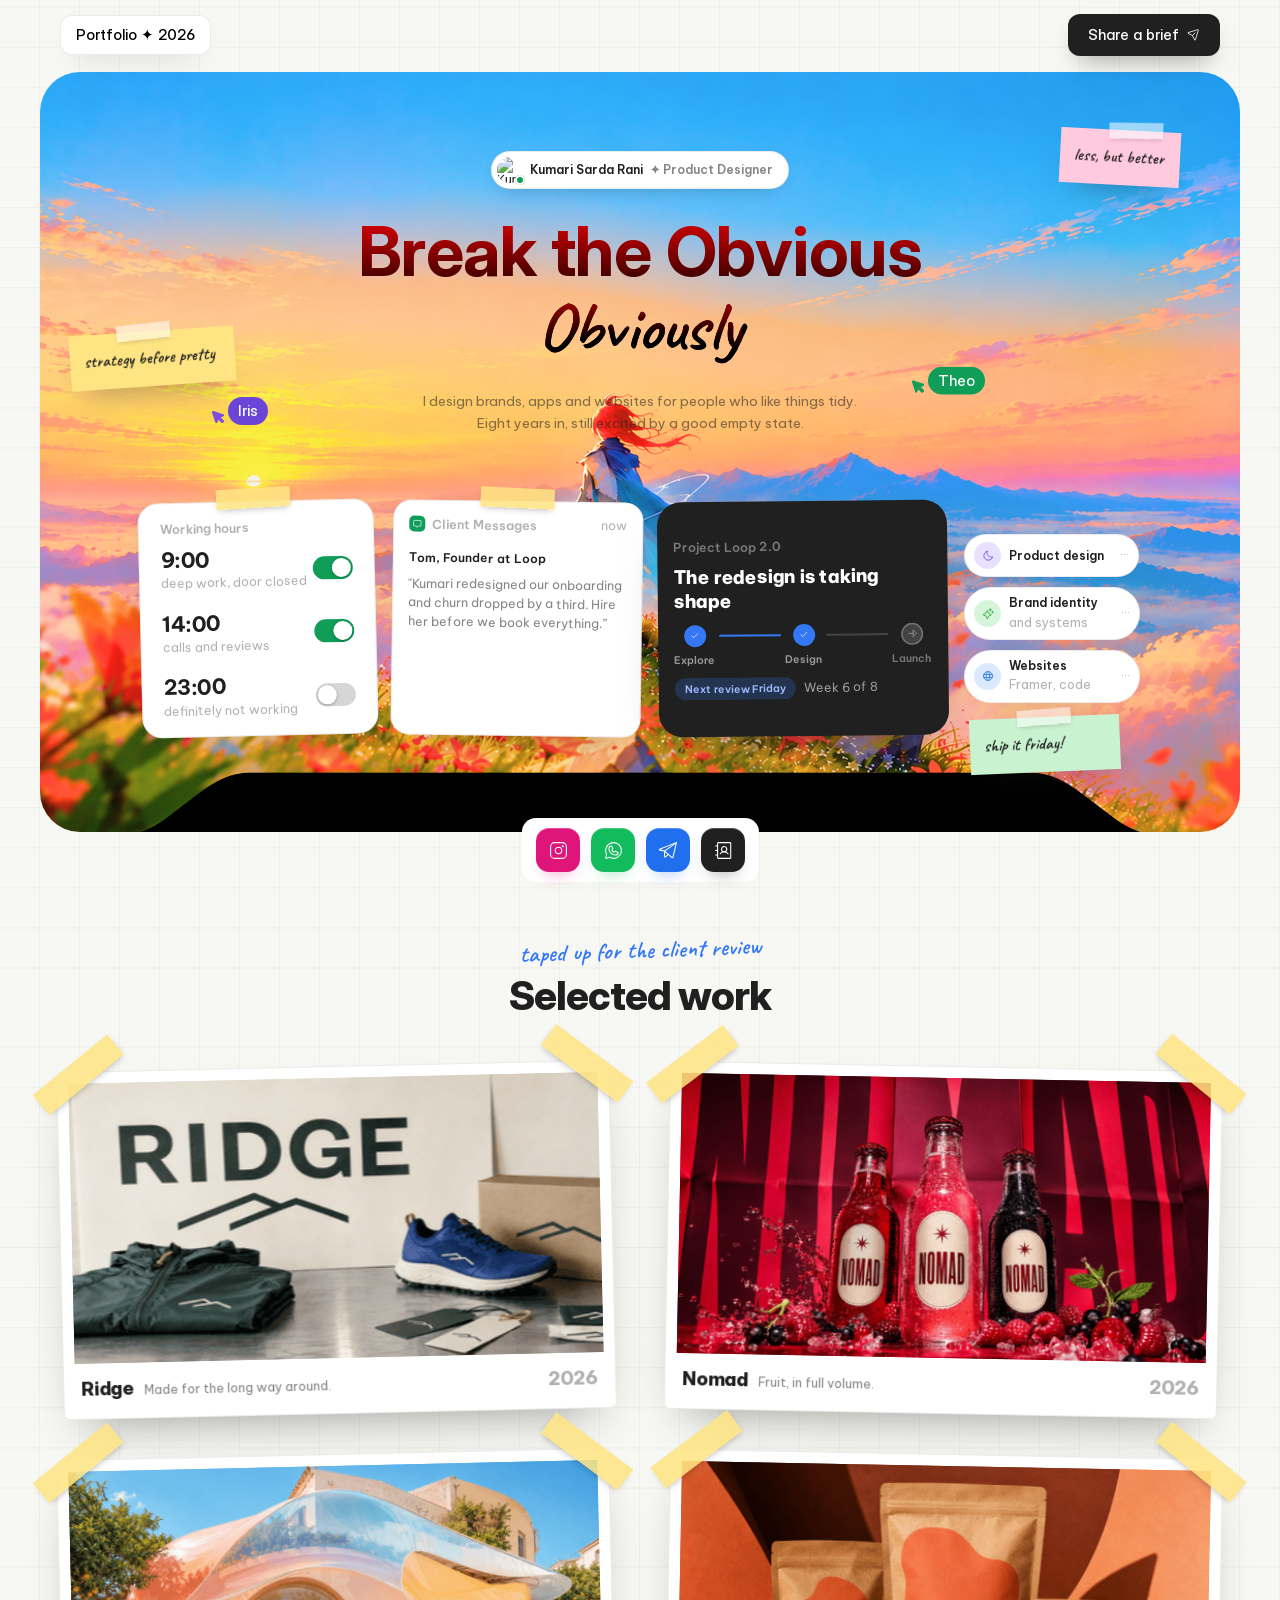
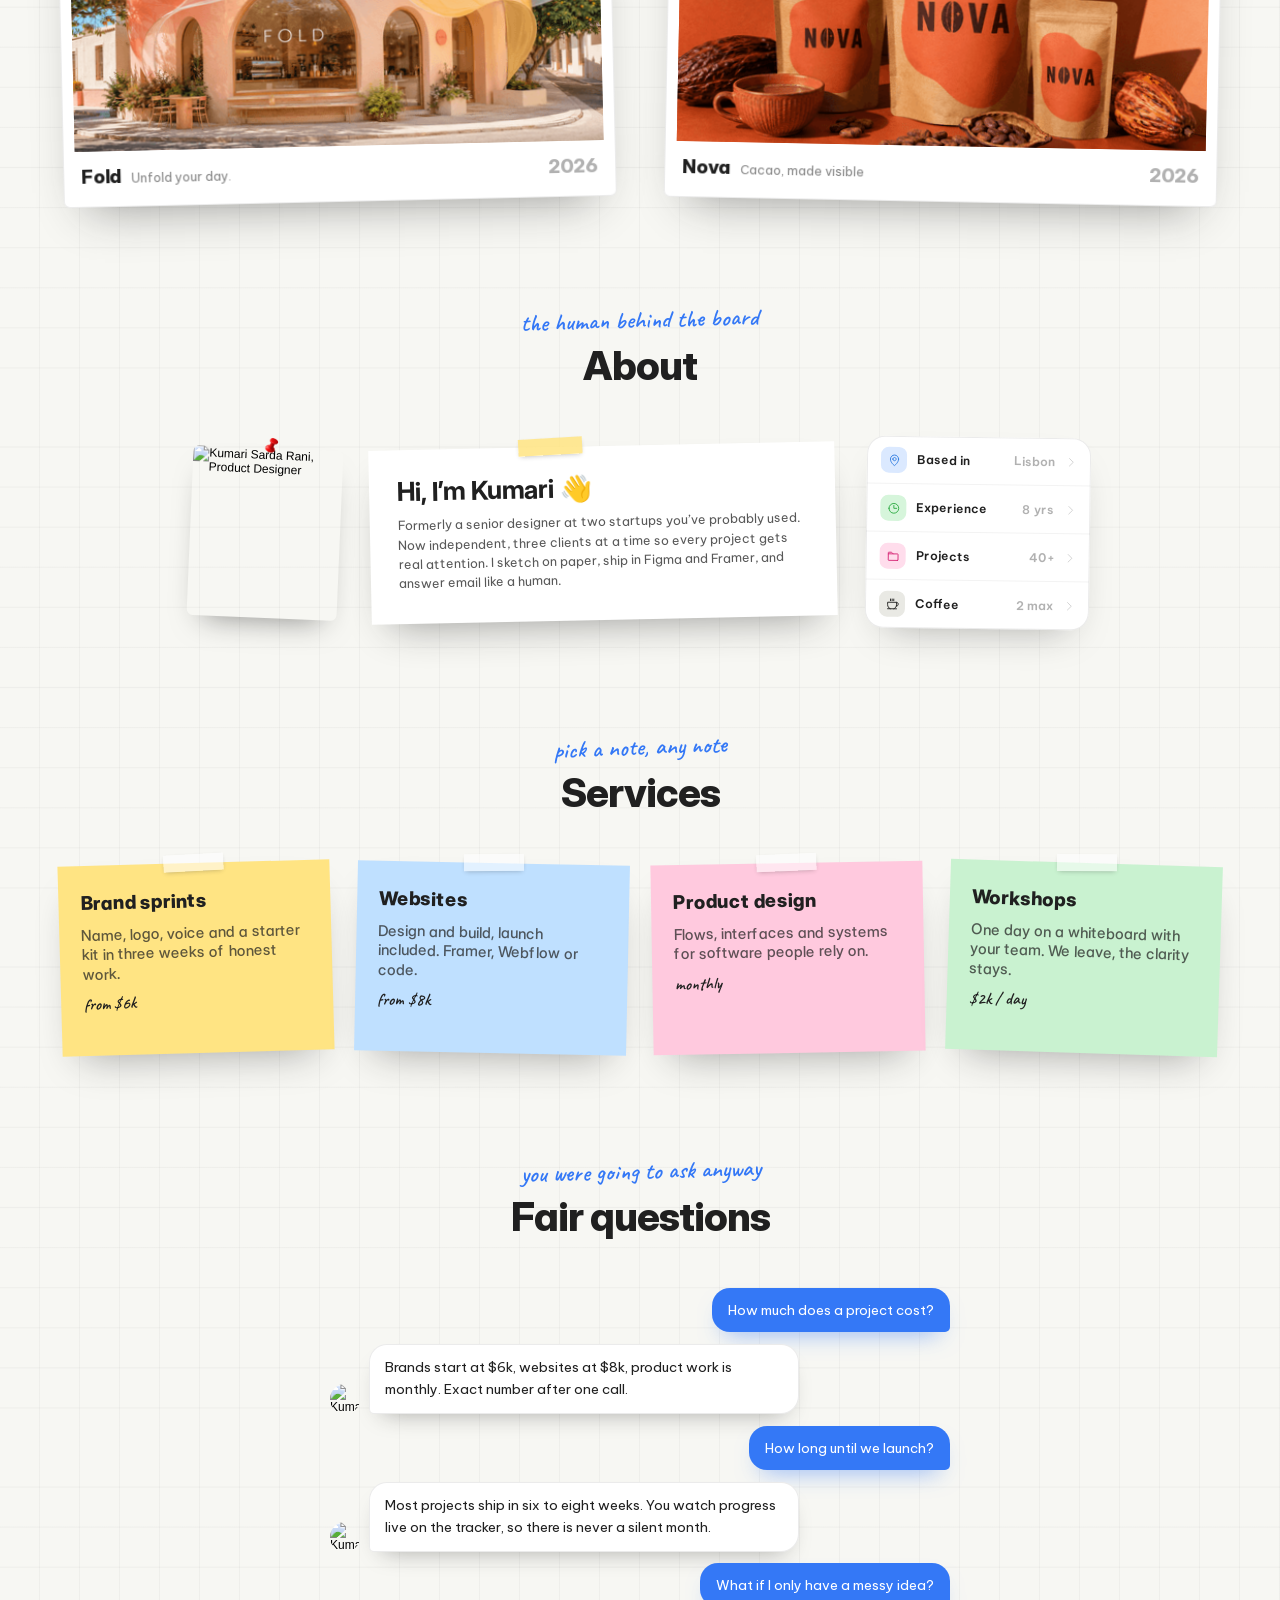
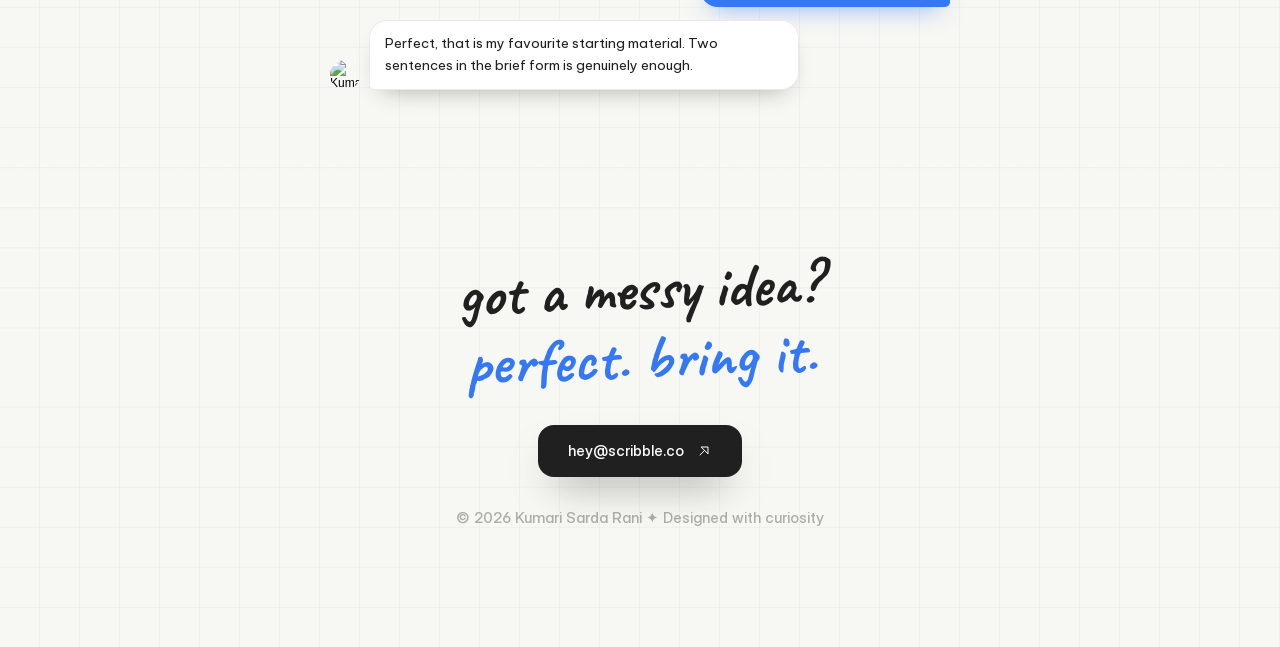
==== index.html @ bd8278a0 "Initial commit: Sarda's Portfolio static site Co-Authored-By: Claude Sonnet 5 <noreply@anthropic.com" ====
<!DOCTYPE html>
<html dir="ltr"><head>
<link rel="stylesheet" href="styles.css"><script>(function(){var f=window.fetch;window.fetch=function(u,o){if(typeof u==='string'&&u.includes('.framercms')){return f('/assets/cms/'+u.split('/').pop(),o);}return f(u,o);};})();</script>
<script>
if(location.protocol==='file:'){
  document.addEventListener('DOMContentLoaded',function(){
    var d=document.createElement('div');
    d.style.cssText='position:fixed;top:0;left:0;right:0;z-index:999999;background:#1E293B;color:#F8FAFC;padding:14px 20px;font:13px/1.5 system-ui,sans-serif;text-align:center;box-shadow:0 2px 8px rgba(0,0,0,.3)';
    d.innerHTML='<strong>Local preview:</strong> Run <code style="background:#334155;padding:2px 8px;border-radius:4px;margin:0 4px">npx serve .</code> in this folder, then open <a href="http://localhost:3000" style="color:#60A5FA">localhost:3000</a>. Or deploy to Netlify/Vercel/GitHub Pages — it works instantly! <button onclick="this.parentElement.remove()" style="margin-left:12px;background:#475569;border:none;color:#F8FAFC;padding:4px 10px;border-radius:4px;cursor:pointer;font-size:12px">✕</button>';
    document.body.prepend(d);
  });
}
</script>
	<meta charset="utf-8">
	<meta name="viewport" content="width=device-width">
	<meta name="generator" content="Framer 80f113d">
	<title>Sarda's Portfolio</title>
    <meta name="description" content="Made with Framer">
    <meta name="framer-search-index" content="https://framerusercontent.com/sites/6PC9wV4xrZBDbCrrt52cI3/searchIndex-bd22fS4v9rjG.json">
    <meta name="framer-search-index-fallback" content="https://framerusercontent.com/sites/6PC9wV4xrZBDbCrrt52cI3/searchIndex-Q1wXYh13J2iR.json">
    <link href="assets/images/image-extra-1.png" rel="icon" media="(prefers-color-scheme: light)">
    <link href="assets/images/image-extra-2.png" rel="icon" media="(prefers-color-scheme: dark)">
    <link rel="apple-touch-icon" href="assets/images/image-extra-3.png">
    <!-- Open Graph -->
    <meta property="og:type" content="website">
    <meta property="og:title" content="Sarda's Portfolio">
    <meta property="og:description" content="Made with Framer">
    <!-- X -->
    <meta name="twitter:card" content="summary_large_image">
    <meta name="twitter:title" content="Sarda's Portfolio">
    <meta name="twitter:description" content="Made with Framer">
	
	
	<script>try{if(localStorage.getItem("__framer_force_showing_editorbar_since")){const n=document.createElement("link");n.rel="modulepreload";n.href="https://framer.com/edit/init.mjs";document.head.appendChild(n)}}catch(e){}</script>
	<link rel="canonical" href="https://encouraging-jargon-080429.framer.app/"><meta property="og:url" content="https://encouraging-jargon-080429.framer.app/"><!-- Start of headStart -->
    
    <!-- End of headStart -->
	
	
	<link href="https://fonts.gstatic.com" rel="preconnect" crossorigin="">
	
	<meta name="robots" content="max-image-preview:large"><!-- Start of headEnd -->
    
    <!-- End of headEnd -->
	
</head>
<body data-new-gr-c-s-check-loaded="14.1330.0" data-gr-ext-installed="">
	
	<!-- Start of bodyStart -->
    
    <!-- End of bodyStart -->
	
	<div id="main" data-framer-hydrate-v2="{&quot;routeId&quot;:&quot;augiA20Il&quot;,&quot;localeId&quot;:&quot;default&quot;,&quot;breakpoints&quot;:[{&quot;hash&quot;:&quot;72rtr7&quot;,&quot;mediaQuery&quot;:&quot;(min-width: 1200px)&quot;},{&quot;hash&quot;:&quot;138be12&quot;,&quot;mediaQuery&quot;:&quot;(min-width: 810px) and (max-width: 1199.98px)&quot;},{&quot;hash&quot;:&quot;v99mk3&quot;,&quot;mediaQuery&quot;:&quot;(max-width: 809.98px)&quot;}]}" data-framer-ssr-released-at="2026-08-12T12:02:11.066Z" data-framer-page-optimized-at="2026-08-15T16:05:31.035Z" data-framer-generated-page=""><!--$--><div data-framer-root="" class="framer-xCVAj framer-WBG1v framer-s7m3p framer-gv6Cj framer-35vaf framer-HmadE framer-bVsS7 framer-9eb9a framer-CSTJw framer-Jp7RD framer-wwyx8 framer-uZRca framer-XJ4Yb framer-eI7S1 framer-72rtr7" style="min-height:100vh;width:auto"><div class="framer-vwqhky-container" data-code-component-plugin-id="api" data-framer-name="Board Grid BG" name="Board Grid BG"><!--$--><div style="height:100%;width:100%;background-image:repeating-linear-gradient(0deg, transparent 0px, transparent 39px, rgba(32, 32, 32, 0.04) 39px, rgba(32, 32, 32, 0.04) 40px), repeating-linear-gradient(90deg, transparent 0px, transparent 39px, rgba(32, 32, 32, 0.04) 39px, rgba(32, 32, 32, 0.04) 40px);pointer-events:none"></div><!--/$--></div><div class="framer-1htyw3l" data-framer-name="Board Chrome"><div class="framer-1aymvrj" data-framer-name="Board Name"><div class="framer-bp1i85" data-framer-component-type="RichTextContainer" style="transform:none"><h4 class="framer-text framer-styles-preset-togrfy" data-styles-preset="t0YQ4asLa" dir="auto">Portfolio ✦ 2026</h4></div></div><div class="framer-1q4qiec" data-framer-name="Crew"><div class="framer-18wbokd" data-framer-name="Share Button" id="18wbokd" tabindex="0"><div class="framer-168aw4y" data-framer-component-type="RichTextContainer" style="transform:none"><h4 class="framer-text framer-styles-preset-togrfy" data-styles-preset="t0YQ4asLa" dir="auto" style="--framer-text-alignment:start;--framer-text-color:var(--token-5c3cedf1-19c2-4684-9f5a-f457840b2922)">Share a brief</h4></div><svg class="framer-XkeER framer-1x7hxxe" role="presentation" viewBox="0 0 24 24"><use href="#777087443"></use></svg></div></div></div><div class="framer-zwpp9w" data-framer-name="Hero"><div class="framer-rkwqhp" data-framer-name="Hero Content"><div class="framer-12kjveb" data-framer-appear-id="12kjveb" data-framer-name="Designer Badge" style="opacity: 1; transform: none; will-change: transform;"><div class="ssr-variant"><div class="framer-by5nkr" data-framer-name="Avatar"><div style="position:absolute;border-radius:inherit;corner-shape:inherit;top:0;right:0;bottom:0;left:0" data-framer-background-image-wrapper="true"><img decoding="auto" width="1086" height="1448" sizes="(min-width: 1200px) max(26px, 150px, 30px), (max-width: 809.98px) max(26px, 150px, 30px), (min-width: 810px) and (max-width: 1199.98px) max(26px, 150px, 30px)" src="assets/images/DP.jpg" alt="Kumari Sarda Rani, Product Designer" style="display:block;width:100%;height:100%;border-radius:inherit;corner-shape:inherit;object-position:46.4% 19.6%;object-fit:cover"></div><div class="framer-19arwin" data-border="true" data-framer-name="Status"></div></div></div><div class="framer-1jegxlj" data-framer-component-type="RichTextContainer" style="transform:none"><p class="framer-text framer-styles-preset-1bad5u3" data-styles-preset="ZkJhfpQE3" dir="auto" style="--framer-text-alignment:start;--framer-text-color:var(--token-247209f9-b9c6-49c2-9b6d-e4feacd8c1a2)">Kumari Sarda Rani</p></div><div class="framer-1bc6i9y" data-framer-component-type="RichTextContainer" style="transform:none"><p class="framer-text framer-styles-preset-1bad5u3" data-styles-preset="ZkJhfpQE3" dir="auto" style="--framer-text-alignment:start;--framer-text-color:var(--token-3e15eee8-c418-4e35-87c7-7312f36c0074)">✦ Product Designer</p></div></div><div class="ssr-variant hidden-v99mk3 hidden-138be12"><div class="framer-1vzu277" data-framer-appear-id="1vzu277" data-framer-component-type="RichTextContainer" style="opacity: 1; transform: none; will-change: transform;"><h1 dir="auto" style="--font-selector:RlI7SW50ZXJEaXNwbGF5LUJvbGQ=;--framer-font-family:&quot;Inter Display&quot;, &quot;Inter Display Placeholder&quot;, sans-serif;--framer-font-size:68px;--framer-font-weight:700;--framer-letter-spacing:-0.5px;--framer-line-height:1.08em;--framer-text-alignment:center;--framer-text-color:var(--token-247209f9-b9c6-49c2-9b6d-e4feacd8c1a2)" class="framer-text">Break the Obvious<br class="framer-text"><span style="--font-selector:R0Y7Q2F2ZWF0LTYwMA==;--framer-font-family:&quot;Caveat&quot;, &quot;Caveat Placeholder&quot;, sans-serif;--framer-font-weight:600;--framer-text-color:var(--token-a730ac5d-b3a6-477c-82d3-5ecfaf88b477)" class="framer-text">Obviously</span></h1></div></div><div class="framer-gos95z" data-framer-appear-id="gos95z" data-framer-component-type="RichTextContainer" style="opacity: 1; transform: none; will-change: transform;"><p class="framer-text framer-styles-preset-1q9opjn" data-styles-preset="jfJdThMdx" dir="auto" style="--framer-text-alignment:center;--framer-text-color:var(--token-3e15eee8-c418-4e35-87c7-7312f36c0074)">I design brands, apps and websites for people who like things tidy.<br class="framer-text">Eight years in, still excited by a good empty state.</p></div><div class="framer-10634ww" data-framer-appear-id="10634ww" data-framer-name="Desk Shelf" style="opacity: 1; transform: none; will-change: transform;"><div class="framer-14pfzw" data-framer-name="Working Hours Card" style="transform:rotate(-1.4deg)"><div class="framer-dw6jr4" data-framer-name="Tape" style="transform:rotate(-2deg)"></div><div class="framer-1i0p3r9" data-framer-name="Cap Row"><div class="framer-hzgn4b" data-framer-component-type="RichTextContainer" style="transform:none"><p class="framer-text framer-styles-preset-1ys3mu1" data-styles-preset="P4Jp_QFQn" dir="auto" style="--framer-text-alignment:start;--framer-text-color:var(--token-69010457-fbd7-43ec-a3b7-b1417913cec3)">Working hours</p></div></div><div class="framer-1khnjb4" data-framer-name="Alarm Row"><div class="framer-v1wm4i" data-framer-name="Time"><div class="framer-1giuh3t" data-framer-component-type="RichTextContainer" style="transform:none"><p class="framer-text framer-styles-preset-r367lb" data-styles-preset="fBc11m5Pu" dir="auto" style="--framer-text-alignment:start;--framer-text-color:var(--token-247209f9-b9c6-49c2-9b6d-e4feacd8c1a2)">9:00</p></div><div class="framer-1983z6o" data-framer-component-type="RichTextContainer" style="transform:none"><p class="framer-text framer-styles-preset-1lb4prq" data-styles-preset="yxaiLcNKG" dir="auto" style="--framer-text-alignment:start;--framer-text-color:var(--token-69010457-fbd7-43ec-a3b7-b1417913cec3)">deep work, door closed</p></div></div><div class="framer-n1cggp" data-framer-name="Switch On"><div class="framer-1gkdf10" data-framer-name="Knob"></div></div></div><div class="framer-7zm4vi" data-framer-name="Alarm Row"><div class="framer-i0mi1o" data-framer-name="Time"><div class="framer-1xlsa6b" data-framer-component-type="RichTextContainer" style="transform:none"><p class="framer-text framer-styles-preset-r367lb" data-styles-preset="fBc11m5Pu" dir="auto" style="--framer-text-alignment:start;--framer-text-color:var(--token-247209f9-b9c6-49c2-9b6d-e4feacd8c1a2)">14:00</p></div><div class="framer-g33ou7" data-framer-component-type="RichTextContainer" style="transform:none"><p class="framer-text framer-styles-preset-1lb4prq" data-styles-preset="yxaiLcNKG" dir="auto" style="--framer-text-alignment:start;--framer-text-color:var(--token-69010457-fbd7-43ec-a3b7-b1417913cec3)">calls and reviews</p></div></div><div class="framer-1ijmgql" data-framer-name="Switch On"><div class="framer-4kpi4j" data-framer-name="Knob"></div></div></div><div class="framer-1a5tz31" data-framer-name="Alarm Row"><div class="framer-d2gcg0" data-framer-name="Time"><div class="framer-1tnu9cl" data-framer-component-type="RichTextContainer" style="transform:none"><p class="framer-text framer-styles-preset-r367lb" data-styles-preset="fBc11m5Pu" dir="auto" style="--framer-text-alignment:start;--framer-text-color:var(--token-247209f9-b9c6-49c2-9b6d-e4feacd8c1a2)">23:00</p></div><div class="framer-1wqgqe2" data-framer-component-type="RichTextContainer" style="transform:none"><p class="framer-text framer-styles-preset-1lb4prq" data-styles-preset="yxaiLcNKG" dir="auto" style="--framer-text-alignment:start;--framer-text-color:var(--token-69010457-fbd7-43ec-a3b7-b1417913cec3)">definitely not working</p></div></div><div class="framer-1sk1jku" data-framer-name="Switch Off"><div class="framer-1hchl0g" data-framer-name="Knob"></div></div></div></div><div class="framer-1byp2uh" data-framer-name="Client Message Card" style="transform:rotate(0.8deg)"><div class="framer-dtcpuj" data-framer-name="Tape" style="transform:rotate(2deg)"></div><div class="framer-l93xxy" data-framer-name="Header"><div class="framer-1t23s0j" data-framer-name="Source"><div class="framer-1mul67k" data-framer-name="Chip"><svg class="framer-Jsb7g framer-1s5yzec" role="presentation" viewBox="0 0 24 24"><use href="#925187203"></use></svg></div><div class="framer-1xuhkl2" data-framer-component-type="RichTextContainer" style="transform:none"><p class="framer-text framer-styles-preset-1ys3mu1" data-styles-preset="P4Jp_QFQn" dir="auto" style="--framer-text-alignment:start;--framer-text-color:var(--token-69010457-fbd7-43ec-a3b7-b1417913cec3)">Client Messages</p></div></div><div class="framer-pft3dk" data-framer-component-type="RichTextContainer" style="transform:none"><p class="framer-text framer-styles-preset-1lb4prq" data-styles-preset="yxaiLcNKG" dir="auto" style="--framer-text-alignment:start;--framer-text-color:var(--token-69010457-fbd7-43ec-a3b7-b1417913cec3)">now</p></div></div><div class="framer-135x0hf"><div class="framer-1a75p29" data-framer-component-type="RichTextContainer" style="transform:none"><p class="framer-text framer-styles-preset-1bad5u3" data-styles-preset="ZkJhfpQE3" dir="auto" style="--framer-text-alignment:start;--framer-text-color:var(--token-247209f9-b9c6-49c2-9b6d-e4feacd8c1a2)">Tom, Founder at Loop</p></div><div class="framer-1djfx7z" data-framer-component-type="RichTextContainer" style="transform:none"><p class="framer-text framer-styles-preset-1lb4prq" data-styles-preset="yxaiLcNKG" dir="auto" style="--framer-text-alignment:start;--framer-text-color:var(--token-3e15eee8-c418-4e35-87c7-7312f36c0074)">“Kumari redesigned our onboarding and churn dropped by a third. Hire her before we book everything.”</p></div></div></div><div class="framer-73g2th" data-framer-name="Project Tracker Card" style="transform:rotate(-0.6deg)"><div class="framer-ns580l" data-framer-component-type="RichTextContainer" style="transform:none"><p class="framer-text framer-styles-preset-1ys3mu1" data-styles-preset="P4Jp_QFQn" dir="auto" style="--framer-text-alignment:start;--framer-text-color:var(--token-cd3c5abd-d54a-48ed-9e61-79367c4c9de6)">Project Loop 2.0</p></div><div class="framer-82f9cb" data-framer-component-type="RichTextContainer" style="transform:none"><h3 class="framer-text framer-styles-preset-26dorh" data-styles-preset="YmCkVLyGR" dir="auto" style="--framer-text-alignment:start;--framer-text-color:var(--token-5c3cedf1-19c2-4684-9f5a-f457840b2922)">The redesign is taking shape</h3></div><div class="framer-319mgm" data-framer-name="Steps"><div class="framer-ukzre0" data-framer-name="Step"><div class="framer-j2qae2" data-framer-name="Dot"><svg class="framer-uMwCf framer-11ameen" role="presentation" viewBox="0 0 24 24"><use href="#4119102008"></use></svg></div><div class="framer-1cic8gn" data-framer-component-type="RichTextContainer" style="transform:none"><p class="framer-text framer-styles-preset-ei6pou" data-styles-preset="q8QhI7oUU" dir="auto" style="--framer-text-alignment:start;--framer-text-color:var(--token-9f30c42f-f6b6-46fc-87c8-c5511427bb8c)">Explore</p></div></div><div class="framer-mvf1ah" data-framer-name="Connector"><div class="framer-1e1hfz2" data-framer-name="Line"></div></div><div class="framer-8yjj3z" data-framer-name="Step"><div class="framer-1f9ejha" data-framer-name="Dot"><svg class="framer-uMwCf framer-1hudq9l" role="presentation" viewBox="0 0 24 24"><use href="#4119102008"></use></svg></div><div class="framer-jldnrf" data-framer-component-type="RichTextContainer" style="transform:none"><p class="framer-text framer-styles-preset-ei6pou" data-styles-preset="q8QhI7oUU" dir="auto" style="--framer-text-alignment:start;--framer-text-color:var(--token-9f30c42f-f6b6-46fc-87c8-c5511427bb8c)">Design</p></div></div><div class="framer-b1zi8x" data-framer-name="Connector"><div class="framer-x5l9cu" data-framer-name="Line"></div></div><div class="framer-ldk2d1" data-framer-name="Step"><div class="framer-1liu9pz" data-framer-name="Dot Pending"><svg class="framer-XkIxc framer-gprr6" role="presentation" viewBox="0 0 24 24"><use href="#388653749"></use></svg></div><div class="framer-6isdyn" data-framer-component-type="RichTextContainer" style="transform:none"><p class="framer-text framer-styles-preset-ei6pou" data-styles-preset="q8QhI7oUU" dir="auto" style="--framer-text-alignment:start;--framer-text-color:var(--token-cd3c5abd-d54a-48ed-9e61-79367c4c9de6)">Launch</p></div></div></div><div class="framer-m0vc1u" data-framer-name="Footer"><div class="framer-14idvcq" data-framer-name="Chip"><div class="framer-15zchs1" data-framer-component-type="RichTextContainer" style="transform:none"><p class="framer-text framer-styles-preset-ei6pou" data-styles-preset="q8QhI7oUU" dir="auto" style="--framer-text-color:rgb(157, 188, 255)">Next review Friday</p></div></div><div class="framer-rn2n8u" data-framer-component-type="RichTextContainer" style="transform:none"><p class="framer-text framer-styles-preset-1lb4prq" data-styles-preset="yxaiLcNKG" dir="auto" style="--framer-text-alignment:start;--framer-text-color:var(--token-9f30c42f-f6b6-46fc-87c8-c5511427bb8c)">Week 6 of 8</p></div></div></div><div class="framer-ywfpv0" data-framer-name="Focus Pills"><div class="framer-54zs8u" data-framer-name="Pill"><div class="framer-1g2u1lw" data-framer-name="Label"><div class="framer-1o5d6jo" data-framer-name="Disc"><svg class="framer-qiexT framer-14xa7nl" role="presentation" viewBox="0 0 24 24"><use href="#1900032613"></use></svg></div><div class="framer-1d4ovs1" data-framer-component-type="RichTextContainer" style="transform:none"><p class="framer-text framer-styles-preset-1bad5u3" data-styles-preset="ZkJhfpQE3" dir="auto" style="--framer-text-alignment:start;--framer-text-color:var(--token-247209f9-b9c6-49c2-9b6d-e4feacd8c1a2)">Product design</p></div></div><div class="framer-1bany3i" data-framer-component-type="RichTextContainer" style="transform:none"><p class="framer-text framer-styles-preset-1lb4prq" data-styles-preset="yxaiLcNKG" dir="auto" style="--framer-text-alignment:start;--framer-text-color:var(--token-69010457-fbd7-43ec-a3b7-b1417913cec3)">···</p></div></div><div class="framer-vcm1hr" data-framer-name="Pill"><div class="framer-vshxxn" data-framer-name="Label"><div class="framer-pcfppr" data-framer-name="Disc"><svg class="framer-LmhHe framer-sccjvu" role="presentation" viewBox="0 0 24 24"><use href="#1529132500"></use></svg></div><div class="framer-eqao2b" data-framer-name="Text"><div class="framer-1f979ur" data-framer-component-type="RichTextContainer" style="transform:none"><p class="framer-text framer-styles-preset-1bad5u3" data-styles-preset="ZkJhfpQE3" dir="auto" style="--framer-text-alignment:start;--framer-text-color:var(--token-247209f9-b9c6-49c2-9b6d-e4feacd8c1a2)">Brand identity</p></div><div class="framer-sobdia" data-framer-component-type="RichTextContainer" style="transform:none"><p class="framer-text framer-styles-preset-1lb4prq" data-styles-preset="yxaiLcNKG" dir="auto" style="--framer-text-alignment:start;--framer-text-color:var(--token-69010457-fbd7-43ec-a3b7-b1417913cec3)">and systems</p></div></div></div><div class="framer-6higzb" data-framer-component-type="RichTextContainer" style="transform:none"><p class="framer-text framer-styles-preset-1lb4prq" data-styles-preset="yxaiLcNKG" dir="auto" style="--framer-text-alignment:start;--framer-text-color:var(--token-69010457-fbd7-43ec-a3b7-b1417913cec3)">···</p></div></div><div class="framer-ngkch4" data-framer-name="Pill"><div class="framer-qj393u" data-framer-name="Label"><div class="framer-1nbopdd" data-framer-name="Disc"><svg class="framer-u0rkc framer-1pixbyd" role="presentation" viewBox="0 0 24 24"><use href="#1715494072"></use></svg></div><div class="framer-1o8rqkf" data-framer-name="Text"><div class="framer-1blbs0f" data-framer-component-type="RichTextContainer" style="transform:none"><p class="framer-text framer-styles-preset-1bad5u3" data-styles-preset="ZkJhfpQE3" dir="auto" style="--framer-text-alignment:start;--framer-text-color:var(--token-247209f9-b9c6-49c2-9b6d-e4feacd8c1a2)">Websites</p></div><div class="framer-1to5kde" data-framer-component-type="RichTextContainer" style="transform:none"><p class="framer-text framer-styles-preset-1lb4prq" data-styles-preset="yxaiLcNKG" dir="auto" style="--framer-text-alignment:start;--framer-text-color:var(--token-69010457-fbd7-43ec-a3b7-b1417913cec3)">Framer, code</p></div></div></div><div class="framer-14yh043" data-framer-component-type="RichTextContainer" style="transform:none"><p class="framer-text framer-styles-preset-1lb4prq" data-styles-preset="yxaiLcNKG" dir="auto" style="--framer-text-alignment:start;--framer-text-color:var(--token-69010457-fbd7-43ec-a3b7-b1417913cec3)">···</p></div></div></div></div><div class="framer-18cs0bo hidden-138be12 hidden-v99mk3" data-framer-appear-id="18cs0bo" data-framer-name="Sticky 1" style="opacity: 1; transform: rotate(-4deg); will-change: transform;"><div class="framer-11kgiwg" data-framer-name="Tape" style="transform:rotate(-2deg)"></div><div class="framer-rmwlvq" data-framer-component-type="RichTextContainer" style="transform:none"><p class="framer-text framer-styles-preset-nbmbom" data-styles-preset="FI84m6fg6" dir="auto" style="--framer-text-alignment:start;--framer-text-color:var(--token-247209f9-b9c6-49c2-9b6d-e4feacd8c1a2)">strategy before pretty</p></div></div><div class="framer-kwwzlc hidden-138be12 hidden-v99mk3" data-framer-appear-id="kwwzlc" data-framer-name="Sticky 2" style="opacity: 1; transform: rotate(3deg); will-change: transform;"><div class="framer-1ob595" data-framer-name="Tape" style="transform:rotate(-2deg)"></div><div class="framer-1infrq0" data-framer-component-type="RichTextContainer" style="transform:none"><p class="framer-text framer-styles-preset-nbmbom" data-styles-preset="FI84m6fg6" dir="auto" style="--framer-text-alignment:start;--framer-text-color:var(--token-247209f9-b9c6-49c2-9b6d-e4feacd8c1a2)">less, but better</p></div></div><div class="framer-1j8muwm hidden-138be12 hidden-v99mk3" data-framer-appear-id="1j8muwm" data-framer-name="Sticky 3" style="opacity: 1; transform: rotate(-2.4deg); will-change: transform;"><div class="framer-4ngrjf" data-framer-name="Tape" style="transform:rotate(-2deg)"></div><div class="framer-14qwl1v" data-framer-component-type="RichTextContainer" style="transform:none"><p class="framer-text framer-styles-preset-nbmbom" data-styles-preset="FI84m6fg6" dir="auto" style="--framer-text-alignment:start;--framer-text-color:var(--token-247209f9-b9c6-49c2-9b6d-e4feacd8c1a2)">ship it friday!</p></div></div><div class="framer-19kskur hidden-138be12 hidden-v99mk3" data-framer-name="Cursor Iris" style="opacity: 1; transform: translateY(-0.0058967px); will-change: transform;"><svg class="framer-mwnwZ framer-xtoce6" role="presentation" viewBox="0 0 24 24"><use href="#146320449"></use></svg><div class="framer-37afda" data-framer-name="Name"><div class="framer-1oyvwsp" data-framer-component-type="RichTextContainer" style="transform:none"><h4 class="framer-text framer-styles-preset-togrfy" data-styles-preset="t0YQ4asLa" dir="auto" style="--framer-text-alignment:start;--framer-text-color:var(--token-5c3cedf1-19c2-4684-9f5a-f457840b2922)">Iris</h4></div></div></div><div class="framer-13x0rr hidden-138be12 hidden-v99mk3" data-framer-name="Cursor Theo" style="opacity: 1; transform: translateY(-0.364422px); will-change: transform;"><svg class="framer-mwnwZ framer-1xki1bm" role="presentation" viewBox="0 0 24 24"><use href="#146320449"></use></svg><div class="framer-1iwb6mf" data-framer-name="Name"><div class="framer-1nrcgga" data-framer-component-type="RichTextContainer" style="transform:none"><h4 class="framer-text framer-styles-preset-togrfy" data-styles-preset="t0YQ4asLa" dir="auto" style="--framer-text-alignment:start;--framer-text-color:var(--token-5c3cedf1-19c2-4684-9f5a-f457840b2922)">Theo</h4></div></div></div></div></div><div class="framer-rsy6lp" data-framer-name="Selected Work" id="work"><div class="framer-12bpuys" data-framer-name="Section Head" style="will-change: transform; opacity: 1; transform: none;"><div class="framer-1f5l5no" data-framer-component-type="RichTextContainer" style="transform:rotate(-2deg)"><p class="framer-text framer-styles-preset-pbi0ox" data-styles-preset="UrRmKETs_" dir="auto" style="--framer-text-alignment:center;--framer-text-color:var(--token-a730ac5d-b3a6-477c-82d3-5ecfaf88b477)">taped up for the client review</p></div><div class="ssr-variant hidden-v99mk3"><div class="framer-14vuwdj" data-framer-component-type="RichTextContainer" style="transform:none"><h2 class="framer-text framer-styles-preset-hg972z" data-styles-preset="qlzhWF8Hv" dir="auto" style="--framer-text-alignment:center;--framer-text-color:var(--token-247209f9-b9c6-49c2-9b6d-e4feacd8c1a2)">Selected work</h2></div></div></div><div class="framer-rmmhce" data-framer-name="Board Grid"><div class="framer-vhdfej" data-framer-name="Work Slot"><!--$--><!--$--><a class="framer-1fazbst framer-lux5qc" data-framer-name="Taped Ridge" href="./work/ridge" style="will-change: transform; opacity: 1; transform: rotate(-1.3deg);"><div class="framer-1aukwis" data-framer-name="Tape" style="transform:rotate(-38deg)"></div><div class="framer-1s3o5le" data-framer-name="Tape" style="transform:rotate(38deg)"></div><div class="ssr-variant"><div class="framer-hchl9w" data-framer-name="Photo"><div style="position:absolute;border-radius:inherit;corner-shape:inherit;top:0;right:0;bottom:0;left:0" data-framer-background-image-wrapper="true"><img decoding="auto" width="1902" height="827" sizes="(min-width: 1200px) calc(max(max((min(min(100vw, 1200px) - 40px, 1160px) - 54px) / 2, 50px), 1px) - 24px), (max-width: 809.98px) calc(max(min(min(100vw, 1200px) - 32px, 1160px), 1px) - 24px), (min-width: 810px) and (max-width: 1199.98px) calc(max(max((min(min(100vw, 1200px) - 40px, 1160px) - 54px) / 2, 50px), 1px) - 24px)" srcset="assets/images/ridge-identity-board-2.png 512w,assets/images/ridge-identity-board-3.png 1024w,assets/images/ridge-identity-board-1.png 1902w" src="assets/images/ridge-identity-board-1.png" alt="Ridge identity board" style="display:block;width:100%;height:100%;border-radius:inherit;corner-shape:inherit;object-position:24% 50.1%;object-fit:cover"></div><div class="framer-j4e74o" data-framer-name="Photo Zoom"><div style="position:absolute;border-radius:inherit;corner-shape:inherit;top:0;right:0;bottom:0;left:0" data-framer-background-image-wrapper="true"><img decoding="auto" width="1902" height="827" sizes="(min-width: 1200px) calc(max(max((min(min(100vw, 1200px) - 40px, 1160px) - 54px) / 2, 50px), 1px) - 24px), (max-width: 809.98px) calc(max(min(min(100vw, 1200px) - 32px, 1160px), 1px) - 24px), (min-width: 810px) and (max-width: 1199.98px) calc(max(max((min(min(100vw, 1200px) - 40px, 1160px) - 54px) / 2, 50px), 1px) - 24px)" srcset="assets/images/ridge-identity-board-2.png 512w,assets/images/ridge-identity-board-3.png 1024w,assets/images/ridge-identity-board-1.png 1902w" src="assets/images/ridge-identity-board-1.png" alt="Ridge identity board" style="display:block;width:100%;height:100%;border-radius:inherit;corner-shape:inherit;object-position:24% 50.1%;object-fit:cover"></div></div></div></div><div class="framer-5lmnrf" data-framer-name="Caption Row"><div class="framer-1yzeg5y" data-framer-name="Title Group"><div class="framer-1y6pwuz" data-framer-component-type="RichTextContainer" style="transform:none"><h3 class="framer-text framer-styles-preset-26dorh" data-styles-preset="YmCkVLyGR" dir="auto" style="--framer-text-alignment:start;--framer-text-color:var(--token-247209f9-b9c6-49c2-9b6d-e4feacd8c1a2)">Ridge</h3></div><div class="framer-1vyp8w0" data-framer-component-type="RichTextContainer" style="transform:none"><p class="framer-text framer-styles-preset-1lb4prq" data-styles-preset="yxaiLcNKG" dir="auto" style="--framer-text-alignment:start;--framer-text-color:var(--token-3e15eee8-c418-4e35-87c7-7312f36c0074)">Made for the long way around.</p></div></div><div class="framer-yuf6va" data-framer-component-type="RichTextContainer" style="transform:none"><h3 class="framer-text framer-styles-preset-26dorh" data-styles-preset="YmCkVLyGR" dir="auto" style="--framer-text-alignment:start;--framer-text-color:var(--token-69010457-fbd7-43ec-a3b7-b1417913cec3)">2026</h3></div></div></a><!--/$--><!--/$--></div><div class="framer-9ugpx2" data-framer-name="Work Slot"><!--$--><!--$--><a class="framer-1a18qos framer-lux5qc" data-framer-name="Taped Nomad" href="./work/nomad" style="will-change: transform; opacity: 1; transform: rotate(1.1deg);"><div class="framer-1byt4mj" data-framer-name="Tape" style="transform:rotate(-38deg)"></div><div class="framer-1iov6wz" data-framer-name="Tape" style="transform:rotate(38deg)"></div><div class="ssr-variant"><div class="framer-1nt01ku" data-framer-name="Photo"><div style="position:absolute;border-radius:inherit;corner-shape:inherit;top:0;right:0;bottom:0;left:0" data-framer-background-image-wrapper="true"><img decoding="auto" width="1672" height="941" sizes="(min-width: 1200px) calc(max(max((min(min(100vw, 1200px) - 40px, 1160px) - 54px) / 2, 50px), 1px) - 24px), (max-width: 809.98px) calc(max(min(min(100vw, 1200px) - 32px, 1160px), 1px) - 24px), (min-width: 810px) and (max-width: 1199.98px) calc(max(max((min(min(100vw, 1200px) - 40px, 1160px) - 54px) / 2, 50px), 1px) - 24px)" srcset="assets/images/nomad-store-board-2.png 512w,assets/images/nomad-store-board-3.png 1024w,assets/images/nomad-store-board-1.png 1672w" src="assets/images/nomad-store-board-1.png" alt="Nomad store board" style="display:block;width:100%;height:100%;border-radius:inherit;corner-shape:inherit;object-position:49.6% 66.4%;object-fit:cover"></div><div class="framer-1tz8qsq" data-framer-name="Photo Zoom"><div style="position:absolute;border-radius:inherit;corner-shape:inherit;top:0;right:0;bottom:0;left:0" data-framer-background-image-wrapper="true"><img decoding="auto" width="1672" height="941" sizes="(min-width: 1200px) calc(max(max((min(min(100vw, 1200px) - 40px, 1160px) - 54px) / 2, 50px), 1px) - 24px), (max-width: 809.98px) calc(max(min(min(100vw, 1200px) - 32px, 1160px), 1px) - 24px), (min-width: 810px) and (max-width: 1199.98px) calc(max(max((min(min(100vw, 1200px) - 40px, 1160px) - 54px) / 2, 50px), 1px) - 24px)" srcset="assets/images/nomad-store-board-2.png 512w,assets/images/nomad-store-board-3.png 1024w,assets/images/nomad-store-board-1.png 1672w" src="assets/images/nomad-store-board-1.png" alt="Nomad store board" style="display:block;width:100%;height:100%;border-radius:inherit;corner-shape:inherit;object-position:49.6% 66.4%;object-fit:cover"></div></div></div></div><div class="framer-134u8vp" data-framer-name="Caption Row"><div class="framer-iat7ws" data-framer-name="Title Group"><div class="framer-163hj19" data-framer-component-type="RichTextContainer" style="transform:none"><h3 class="framer-text framer-styles-preset-26dorh" data-styles-preset="YmCkVLyGR" dir="auto" style="--framer-text-alignment:start;--framer-text-color:var(--token-247209f9-b9c6-49c2-9b6d-e4feacd8c1a2)">Nomad</h3></div><div class="framer-60od51" data-framer-component-type="RichTextContainer" style="transform:none"><p class="framer-text framer-styles-preset-1lb4prq" data-styles-preset="yxaiLcNKG" dir="auto" style="--framer-text-alignment:start;--framer-text-color:var(--token-3e15eee8-c418-4e35-87c7-7312f36c0074)">Fruit, in full volume.</p></div></div><div class="framer-1gacl9r" data-framer-component-type="RichTextContainer" style="transform:none"><h3 class="framer-text framer-styles-preset-26dorh" data-styles-preset="YmCkVLyGR" dir="auto" style="--framer-text-alignment:start;--framer-text-color:var(--token-69010457-fbd7-43ec-a3b7-b1417913cec3)">2026</h3></div></div></a><!--/$--><!--/$--></div><div class="framer-1oneot4" data-framer-name="Work Slot"><!--$--><!--$--><a class="framer-12w419v framer-lux5qc" data-framer-name="Taped Fold" href="./work/fold" style="will-change: transform; opacity: 1; transform: rotate(-1.3deg);"><div class="framer-ynkc9h" data-framer-name="Tape" style="transform:rotate(-38deg)"></div><div class="framer-13vsm47" data-framer-name="Tape" style="transform:rotate(38deg)"></div><div class="ssr-variant"><div class="framer-1witzqz" data-framer-name="Photo"><div style="position:absolute;border-radius:inherit;corner-shape:inherit;top:0;right:0;bottom:0;left:0" data-framer-background-image-wrapper="true"><img decoding="auto" width="1672" height="941" sizes="(min-width: 1200px) calc(max(max((min(min(100vw, 1200px) - 40px, 1160px) - 54px) / 2, 50px), 1px) - 24px), (max-width: 809.98px) calc(max(min(min(100vw, 1200px) - 32px, 1160px), 1px) - 24px), (min-width: 810px) and (max-width: 1199.98px) calc(max(max((min(min(100vw, 1200px) - 40px, 1160px) - 54px) / 2, 50px), 1px) - 24px)" srcset="assets/images/fold-system-board-2.png 512w,assets/images/fold-system-board-3.png 1024w,assets/images/fold-system-board-1.png 1672w" src="assets/images/fold-system-board-1.png" alt="Fold system board" style="display:block;width:100%;height:100%;border-radius:inherit;corner-shape:inherit;object-position:center;object-fit:cover"></div><div class="framer-gddnln" data-framer-name="Photo Zoom"><div style="position:absolute;border-radius:inherit;corner-shape:inherit;top:0;right:0;bottom:0;left:0" data-framer-background-image-wrapper="true"><img decoding="auto" width="1672" height="941" sizes="(min-width: 1200px) calc(max(max((min(min(100vw, 1200px) - 40px, 1160px) - 54px) / 2, 50px), 1px) - 24px), (max-width: 809.98px) calc(max(min(min(100vw, 1200px) - 32px, 1160px), 1px) - 24px), (min-width: 810px) and (max-width: 1199.98px) calc(max(max((min(min(100vw, 1200px) - 40px, 1160px) - 54px) / 2, 50px), 1px) - 24px)" srcset="assets/images/fold-system-board-2.png 512w,assets/images/fold-system-board-3.png 1024w,assets/images/fold-system-board-1.png 1672w" src="assets/images/fold-system-board-1.png" alt="Fold system board" style="display:block;width:100%;height:100%;border-radius:inherit;corner-shape:inherit;object-position:center;object-fit:cover"></div></div></div></div><div class="framer-ab5gig" data-framer-name="Caption Row"><div class="framer-1uv9dq0" data-framer-name="Title Group"><div class="framer-7p5rud" data-framer-component-type="RichTextContainer" style="transform:none"><h3 class="framer-text framer-styles-preset-26dorh" data-styles-preset="YmCkVLyGR" dir="auto" style="--framer-text-alignment:start;--framer-text-color:var(--token-247209f9-b9c6-49c2-9b6d-e4feacd8c1a2)">Fold</h3></div><div class="framer-166wrda" data-framer-component-type="RichTextContainer" style="transform:none"><p class="framer-text framer-styles-preset-1lb4prq" data-styles-preset="yxaiLcNKG" dir="auto" style="--framer-text-alignment:start;--framer-text-color:var(--token-3e15eee8-c418-4e35-87c7-7312f36c0074)">Unfold your day.</p></div></div><div class="framer-1bvuxkb" data-framer-component-type="RichTextContainer" style="transform:none"><h3 class="framer-text framer-styles-preset-26dorh" data-styles-preset="YmCkVLyGR" dir="auto" style="--framer-text-alignment:start;--framer-text-color:var(--token-69010457-fbd7-43ec-a3b7-b1417913cec3)">2026</h3></div></div></a><!--/$--><!--/$--></div><div class="framer-1bw3rqk" data-framer-name="Work Slot"><!--$--><!--$--><a class="framer-ck027j framer-lux5qc" data-framer-name="Taped Nova" href="./work/nova" style="will-change: transform; opacity: 1; transform: rotate(1.1deg);"><div class="framer-1ohpze6" data-framer-name="Tape" style="transform:rotate(-38deg)"></div><div class="framer-1enoy4l" data-framer-name="Tape" style="transform:rotate(38deg)"></div><div class="ssr-variant"><div class="framer-58s26o" data-framer-name="Photo"><div style="position:absolute;border-radius:inherit;corner-shape:inherit;top:0;right:0;bottom:0;left:0" data-framer-background-image-wrapper="true"><img decoding="auto" width="1672" height="941" sizes="(min-width: 1200px) calc(max(max((min(min(100vw, 1200px) - 40px, 1160px) - 54px) / 2, 50px), 1px) - 24px), (max-width: 809.98px) calc(max(min(min(100vw, 1200px) - 32px, 1160px), 1px) - 24px), (min-width: 810px) and (max-width: 1199.98px) calc(max(max((min(min(100vw, 1200px) - 40px, 1160px) - 54px) / 2, 50px), 1px) - 24px)" srcset="assets/images/nova-3d-campaign-board-2.png 512w,assets/images/nova-3d-campaign-board-3.png 1024w,assets/images/nova-3d-campaign-board-1.png 1672w" src="assets/images/nova-3d-campaign-board-1.png" alt="Nova 3D campaign board" style="display:block;width:100%;height:100%;border-radius:inherit;corner-shape:inherit;object-position:center;object-fit:cover"></div><div class="framer-ycvtot" data-framer-name="Photo Zoom"><div style="position:absolute;border-radius:inherit;corner-shape:inherit;top:0;right:0;bottom:0;left:0" data-framer-background-image-wrapper="true"><img decoding="auto" width="1672" height="941" sizes="(min-width: 1200px) calc(max(max((min(min(100vw, 1200px) - 40px, 1160px) - 54px) / 2, 50px), 1px) - 24px), (max-width: 809.98px) calc(max(min(min(100vw, 1200px) - 32px, 1160px), 1px) - 24px), (min-width: 810px) and (max-width: 1199.98px) calc(max(max((min(min(100vw, 1200px) - 40px, 1160px) - 54px) / 2, 50px), 1px) - 24px)" srcset="assets/images/nova-3d-campaign-board-2.png 512w,assets/images/nova-3d-campaign-board-3.png 1024w,assets/images/nova-3d-campaign-board-1.png 1672w" src="assets/images/nova-3d-campaign-board-1.png" alt="Nova 3D campaign board" style="display:block;width:100%;height:100%;border-radius:inherit;corner-shape:inherit;object-position:center;object-fit:cover"></div></div></div></div><div class="framer-1g3lvs7" data-framer-name="Caption Row"><div class="framer-1ct6x4y" data-framer-name="Title Group"><div class="framer-1y7i3ea" data-framer-component-type="RichTextContainer" style="transform:none"><h3 class="framer-text framer-styles-preset-26dorh" data-styles-preset="YmCkVLyGR" dir="auto" style="--framer-text-alignment:start;--framer-text-color:var(--token-247209f9-b9c6-49c2-9b6d-e4feacd8c1a2)">Nova</h3></div><div class="framer-7as1ft" data-framer-component-type="RichTextContainer" style="transform:none"><p class="framer-text framer-styles-preset-1lb4prq" data-styles-preset="yxaiLcNKG" dir="auto" style="--framer-text-alignment:start;--framer-text-color:var(--token-3e15eee8-c418-4e35-87c7-7312f36c0074)">Сacao, made visible</p></div></div><div class="framer-1wk7h4c" data-framer-component-type="RichTextContainer" style="transform:none"><h3 class="framer-text framer-styles-preset-26dorh" data-styles-preset="YmCkVLyGR" dir="auto" style="--framer-text-alignment:start;--framer-text-color:var(--token-69010457-fbd7-43ec-a3b7-b1417913cec3)">2026</h3></div></div></a><!--/$--><!--/$--></div></div></div><section class="framer-56w7g5" data-framer-name="About"><div class="framer-gjm75b" data-framer-name="Head" style="will-change: transform; opacity: 1; transform: none;"><div class="framer-2kt8as" data-framer-component-type="RichTextContainer" style="transform:rotate(-1.6deg)"><p class="framer-text framer-styles-preset-pbi0ox" data-styles-preset="UrRmKETs_" dir="auto" style="--framer-text-alignment:start;--framer-text-color:var(--token-a730ac5d-b3a6-477c-82d3-5ecfaf88b477)">the human behind the board</p></div><div class="framer-uz81tv" data-framer-component-type="RichTextContainer" style="transform:none"><h2 class="framer-text framer-styles-preset-hg972z" data-styles-preset="qlzhWF8Hv" dir="auto" style="--framer-text-alignment:start;--framer-text-color:var(--token-247209f9-b9c6-49c2-9b6d-e4feacd8c1a2)">About</h2></div></div><div class="framer-1nmz7u5" data-framer-name="Wall" style="will-change: transform; opacity: 1; transform: none;"><div class="ssr-variant"><div class="framer-1hna37z" data-framer-name="Pinned Photo" style="transform:rotate(2.4deg)"><div style="position:absolute;border-radius:inherit;corner-shape:inherit;top:0;right:0;bottom:0;left:0" data-framer-background-image-wrapper="true"><img decoding="auto" width="1086" height="1448" sizes="(min-width: 1200px) max(26px, 150px, 30px), (max-width: 809.98px) max(26px, 150px, 30px), (min-width: 810px) and (max-width: 1199.98px) max(26px, 150px, 30px)" src="assets/images/DP.jpg" alt="Kumari Sarda Rani, Product Designer" style="display:block;width:100%;height:100%;border-radius:inherit;corner-shape:inherit;object-position:47.7% 22.9%;object-fit:cover"></div></div></div><div class="ssr-variant"><div class="framer-eprdhd" data-framer-name="Pushpin"><div style="position:absolute;border-radius:inherit;corner-shape:inherit;top:0;right:0;bottom:0;left:0" data-framer-background-image-wrapper="true"><img decoding="auto" width="1254" height="990" sizes="(min-width: 1200px) 23px, (max-width: 809.98px) 23px, (min-width: 810px) and (max-width: 1199.98px) 23px" srcset="assets/images/pushpin-15.png 512w,assets/images/pushpin-16.png 1024w,assets/images/pushpin-17.png 1254w" src="assets/images/pushpin-17.png" alt="" style="display:block;width:100%;height:100%;border-radius:inherit;corner-shape:inherit;object-position:center;object-fit:cover"></div></div></div><div class="framer-14vnmx2" data-framer-name="Sticky Note" style="transform:rotate(-1.2deg)"><div class="framer-k3q0ya" data-framer-name="Tape" style="transform:rotate(-2deg)"></div><div class="framer-b9z4n7" data-framer-component-type="RichTextContainer" style="transform:none"><p dir="auto" style="--font-selector:RlI7SW50ZXJEaXNwbGF5LUJvbGQ=;--framer-font-family:&quot;Inter Display&quot;, &quot;Inter Display Placeholder&quot;, sans-serif;--framer-font-size:26px;--framer-font-weight:700;--framer-text-color:var(--token-247209f9-b9c6-49c2-9b6d-e4feacd8c1a2)" class="framer-text">Hi, I’m Kumari<span style="--font-selector:R0Y7Q2F2ZWF0LTcwMA==;--framer-font-family:&quot;Caveat&quot;, &quot;Caveat Placeholder&quot;, sans-serif" class="framer-text"> 👋</span></p></div><div class="framer-14uyrae" data-framer-component-type="RichTextContainer" style="transform:none"><p class="framer-text framer-styles-preset-1lb4prq" data-styles-preset="yxaiLcNKG" dir="auto" style="--framer-text-color:rgba(32, 32, 32, 0.75)">Formerly a senior designer at two startups you’ve probably used. Now independent, three clients at a time so every project gets real attention. I sketch on paper, ship in Figma and Framer, and answer email like a human.</p></div></div><div class="framer-1e4q9xl" data-framer-name="Settings Card" style="transform:rotate(0.8deg)"><div class="framer-13pjs0" data-border="true" data-framer-name="Based in Row"><div class="framer-apeqo1" data-framer-name="Icon Tile"><svg class="framer-XrTFE framer-1kohhum" role="presentation" viewBox="0 0 24 24"><use href="#4159562592"></use></svg></div><div class="framer-1jhjvr6" data-framer-component-type="RichTextContainer" style="transform:none"><p class="framer-text framer-styles-preset-1bad5u3" data-styles-preset="ZkJhfpQE3" dir="auto" style="--framer-text-alignment:start;--framer-text-color:var(--token-247209f9-b9c6-49c2-9b6d-e4feacd8c1a2)">Based in</p></div><div class="framer-nlqlbr" data-framer-component-type="RichTextContainer" style="transform:none"><p class="framer-text framer-styles-preset-1bad5u3" data-styles-preset="ZkJhfpQE3" dir="auto" style="--framer-text-alignment:start;--framer-text-color:var(--token-69010457-fbd7-43ec-a3b7-b1417913cec3)">Lisbon</p></div><svg class="framer-eivmu framer-1prfw3u" role="presentation" viewBox="0 0 24 24"><use href="#3166100823"></use></svg></div><div class="framer-v2rgkj" data-border="true" data-framer-name="Experience Row"><div class="framer-182v735" data-framer-name="Icon Tile"><svg class="framer-d4tNk framer-1mgolod" role="presentation" viewBox="0 0 24 24"><use href="#1727193461"></use></svg></div><div class="framer-10eu2b6" data-framer-component-type="RichTextContainer" style="transform:none"><p class="framer-text framer-styles-preset-1bad5u3" data-styles-preset="ZkJhfpQE3" dir="auto" style="--framer-text-alignment:start;--framer-text-color:var(--token-247209f9-b9c6-49c2-9b6d-e4feacd8c1a2)">Experience</p></div><div class="framer-hyizr9" data-framer-component-type="RichTextContainer" style="transform:none"><p class="framer-text framer-styles-preset-1bad5u3" data-styles-preset="ZkJhfpQE3" dir="auto" style="--framer-text-alignment:start;--framer-text-color:var(--token-69010457-fbd7-43ec-a3b7-b1417913cec3)">8 yrs</p></div><svg class="framer-eivmu framer-1igk400" role="presentation" viewBox="0 0 24 24"><use href="#3166100823"></use></svg></div><div class="framer-75j1u6" data-border="true" data-framer-name="Projects Row"><div class="framer-1xix5mg" data-framer-name="Icon Tile"><svg class="framer-C3gnG framer-978h9i" role="presentation" viewBox="0 0 24 24"><use href="#925893205"></use></svg></div><div class="framer-xag6pi" data-framer-component-type="RichTextContainer" style="transform:none"><p class="framer-text framer-styles-preset-1bad5u3" data-styles-preset="ZkJhfpQE3" dir="auto" style="--framer-text-alignment:start;--framer-text-color:var(--token-247209f9-b9c6-49c2-9b6d-e4feacd8c1a2)">Projects</p></div><div class="framer-1a5osaj" data-framer-component-type="RichTextContainer" style="transform:none"><p class="framer-text framer-styles-preset-1bad5u3" data-styles-preset="ZkJhfpQE3" dir="auto" style="--framer-text-alignment:start;--framer-text-color:var(--token-69010457-fbd7-43ec-a3b7-b1417913cec3)">40+</p></div><svg class="framer-eivmu framer-d3w9l0" role="presentation" viewBox="0 0 24 24"><use href="#3166100823"></use></svg></div><div class="framer-1x1b2ox" data-framer-name="Coffee Row"><div class="framer-1fi9zan" data-framer-name="Icon Tile"><svg class="framer-7Z1tA framer-h2p8ws" role="presentation" viewBox="0 0 24 24"><use href="#1990600975"></use></svg></div><div class="framer-1ekeb3u" data-framer-component-type="RichTextContainer" style="transform:none"><p class="framer-text framer-styles-preset-1bad5u3" data-styles-preset="ZkJhfpQE3" dir="auto" style="--framer-text-alignment:start;--framer-text-color:var(--token-247209f9-b9c6-49c2-9b6d-e4feacd8c1a2)">Coffee</p></div><div class="framer-l9a5aa" data-framer-component-type="RichTextContainer" style="transform:none"><p class="framer-text framer-styles-preset-1bad5u3" data-styles-preset="ZkJhfpQE3" dir="auto" style="--framer-text-alignment:start;--framer-text-color:var(--token-69010457-fbd7-43ec-a3b7-b1417913cec3)">2 max</p></div><svg class="framer-eivmu framer-16ri8jj" role="presentation" viewBox="0 0 24 24"><use href="#3166100823"></use></svg></div></div></div></section><div class="framer-1tg525n" data-framer-name="Services"><div class="framer-1js609o" data-framer-name="Section Head" style="will-change: transform; opacity: 1; transform: none;"><div class="ssr-variant hidden-v99mk3"><div class="framer-qxgrjd" data-framer-component-type="RichTextContainer" style="transform:rotate(-2deg)"><p class="framer-text framer-styles-preset-pbi0ox" data-styles-preset="UrRmKETs_" dir="auto" style="--framer-text-alignment:center;--framer-text-color:var(--token-a730ac5d-b3a6-477c-82d3-5ecfaf88b477)">pick a note, any note</p></div></div><div class="ssr-variant hidden-v99mk3"><div class="framer-1b1e49h" data-framer-component-type="RichTextContainer" style="transform:none"><h2 class="framer-text framer-styles-preset-hg972z" data-styles-preset="qlzhWF8Hv" dir="auto" style="--framer-text-alignment:center;--framer-text-color:var(--token-247209f9-b9c6-49c2-9b6d-e4feacd8c1a2)">Services</h2></div></div></div><div class="framer-11xqwiq" data-framer-name="Sticky Grid" style="will-change: transform; opacity: 1; transform: none;"><div class="framer-3r7b9d" data-framer-name="Note Brand sprints" style="transform:rotate(-1.6deg)"><div class="framer-1ugc98d" data-framer-name="Tape" style="transform:rotate(-1.5deg)"></div><div class="framer-mnvr41" data-framer-component-type="RichTextContainer" style="transform:none"><h3 class="framer-text framer-styles-preset-26dorh" data-styles-preset="YmCkVLyGR" dir="auto" style="--framer-text-alignment:start;--framer-text-color:var(--token-247209f9-b9c6-49c2-9b6d-e4feacd8c1a2)">Brand sprints</h3></div><div class="framer-nxc5vy" data-framer-component-type="RichTextContainer" style="transform:none"><h4 class="framer-text framer-styles-preset-togrfy" data-styles-preset="t0YQ4asLa" dir="auto" style="--framer-text-alignment:start;--framer-text-color:var(--token-67a56893-c987-471e-b50d-5dc4005bbb5b)">Name, logo, voice and a starter kit in three weeks of honest work.</h4></div><div class="framer-dyfg6x" data-framer-component-type="RichTextContainer" style="transform:rotate(-1deg)"><p class="framer-text framer-styles-preset-nbmbom" data-styles-preset="FI84m6fg6" dir="auto" style="--framer-text-alignment:start;--framer-text-color:var(--token-247209f9-b9c6-49c2-9b6d-e4feacd8c1a2)">from $6k</p></div></div><div class="framer-wrh2g1" data-framer-name="Note Websites" style="transform:rotate(1.2deg)"><div class="framer-1wlvgo3" data-framer-name="Tape" style="transform:rotate(-1.5deg)"></div><div class="framer-lt7bt9" data-framer-component-type="RichTextContainer" style="transform:none"><h3 class="framer-text framer-styles-preset-26dorh" data-styles-preset="YmCkVLyGR" dir="auto" style="--framer-text-alignment:start;--framer-text-color:var(--token-247209f9-b9c6-49c2-9b6d-e4feacd8c1a2)">Websites</h3></div><div class="framer-ouck5l" data-framer-component-type="RichTextContainer" style="transform:none"><h4 class="framer-text framer-styles-preset-togrfy" data-styles-preset="t0YQ4asLa" dir="auto" style="--framer-text-alignment:start;--framer-text-color:var(--token-67a56893-c987-471e-b50d-5dc4005bbb5b)">Design and build, launch included. Framer, Webflow or code.</h4></div><div class="framer-i1kuow" data-framer-component-type="RichTextContainer" style="transform:rotate(-1deg)"><p class="framer-text framer-styles-preset-nbmbom" data-styles-preset="FI84m6fg6" dir="auto" style="--framer-text-alignment:start;--framer-text-color:var(--token-247209f9-b9c6-49c2-9b6d-e4feacd8c1a2)">from $8k</p></div></div><div class="framer-1nlautb" data-framer-name="Note Product design" style="transform:rotate(-1deg)"><div class="framer-1b08afi" data-framer-name="Tape" style="transform:rotate(-1.5deg)"></div><div class="framer-1sc5ck0" data-framer-component-type="RichTextContainer" style="transform:none"><h3 class="framer-text framer-styles-preset-26dorh" data-styles-preset="YmCkVLyGR" dir="auto" style="--framer-text-alignment:start;--framer-text-color:var(--token-247209f9-b9c6-49c2-9b6d-e4feacd8c1a2)">Product design</h3></div><div class="framer-1qtrwcf" data-framer-component-type="RichTextContainer" style="transform:none"><h4 class="framer-text framer-styles-preset-togrfy" data-styles-preset="t0YQ4asLa" dir="auto" style="--framer-text-alignment:start;--framer-text-color:var(--token-67a56893-c987-471e-b50d-5dc4005bbb5b)">Flows, interfaces and systems for software people rely on.</h4></div><div class="framer-xwpvln" data-framer-component-type="RichTextContainer" style="transform:rotate(-1deg)"><p class="framer-text framer-styles-preset-nbmbom" data-styles-preset="FI84m6fg6" dir="auto" style="--framer-text-alignment:start;--framer-text-color:var(--token-247209f9-b9c6-49c2-9b6d-e4feacd8c1a2)">monthly</p></div></div><div class="framer-f2q2fe" data-framer-name="Note Workshops" style="transform:rotate(1.8deg)"><div class="framer-1ljigxj" data-framer-name="Tape" style="transform:rotate(-1.5deg)"></div><div class="framer-v8zyuu" data-framer-component-type="RichTextContainer" style="transform:none"><h3 class="framer-text framer-styles-preset-26dorh" data-styles-preset="YmCkVLyGR" dir="auto" style="--framer-text-alignment:start;--framer-text-color:var(--token-247209f9-b9c6-49c2-9b6d-e4feacd8c1a2)">Workshops</h3></div><div class="framer-zanjum" data-framer-component-type="RichTextContainer" style="transform:none"><h4 class="framer-text framer-styles-preset-togrfy" data-styles-preset="t0YQ4asLa" dir="auto" style="--framer-text-alignment:start;--framer-text-color:var(--token-67a56893-c987-471e-b50d-5dc4005bbb5b)">One day on a whiteboard with your team. We leave, the clarity stays.</h4></div><div class="framer-1qv2dw0" data-framer-component-type="RichTextContainer" style="transform:rotate(-1deg)"><p class="framer-text framer-styles-preset-nbmbom" data-styles-preset="FI84m6fg6" dir="auto" style="--framer-text-alignment:start;--framer-text-color:var(--token-247209f9-b9c6-49c2-9b6d-e4feacd8c1a2)">$2k / day</p></div></div></div></div><div class="framer-nilujq" data-framer-name="Fair Questions" style="will-change: transform; opacity: 1; transform: none;"><div class="framer-uw0opo" data-framer-name="Head" style="will-change: transform; opacity: 1; transform: none;"><div class="framer-kwvesb" data-framer-component-type="RichTextContainer" style="transform:rotate(-1.6deg)"><p class="framer-text framer-styles-preset-pbi0ox" data-styles-preset="UrRmKETs_" dir="auto" style="--framer-text-alignment:start;--framer-text-color:var(--token-a730ac5d-b3a6-477c-82d3-5ecfaf88b477)">you were going to ask anyway</p></div><div class="framer-1gtvvx0" data-framer-component-type="RichTextContainer" style="transform:none"><h2 class="framer-text framer-styles-preset-hg972z" data-styles-preset="qlzhWF8Hv" dir="auto" style="--framer-text-alignment:start;--framer-text-color:var(--token-247209f9-b9c6-49c2-9b6d-e4feacd8c1a2)">Fair questions</h2></div></div><div class="framer-1phpr3o" data-framer-name="Thread"><div class="framer-qy0wlu" data-framer-name="Question Row" style="will-change: transform; opacity: 1; transform: none;"><div class="framer-1ggkp55" data-framer-name="Question Bubble"><div class="framer-lqeqkb" data-framer-component-type="RichTextContainer" style="transform:none"><p class="framer-text framer-styles-preset-1q9opjn" data-styles-preset="jfJdThMdx" dir="auto" style="--framer-text-alignment:start;--framer-text-color:var(--token-5c3cedf1-19c2-4684-9f5a-f457840b2922)">How much does a project cost?</p></div></div></div><div class="framer-17gj6tl" data-framer-name="Answer Row" style="will-change: transform; opacity: 1; transform: none;"><div class="ssr-variant"><div class="framer-1nlnxfd" data-framer-name="Avatar"><div style="position:absolute;border-radius:inherit;corner-shape:inherit;top:0;right:0;bottom:0;left:0" data-framer-background-image-wrapper="true"><img decoding="auto" width="1086" height="1448" sizes="(min-width: 1200px) max(26px, 150px, 30px), (max-width: 809.98px) max(26px, 150px, 30px), (min-width: 810px) and (max-width: 1199.98px) max(26px, 150px, 30px)" src="assets/images/DP.jpg" alt="Kumari Sarda Rani" style="display:block;width:100%;height:100%;border-radius:inherit;corner-shape:inherit;object-position:49.6% 9.4%;object-fit:cover"></div></div></div><div class="framer-1kwhk" data-framer-name="Answer Bubble"><div class="framer-jezt" data-framer-component-type="RichTextContainer" style="transform:none"><p class="framer-text framer-styles-preset-1q9opjn" data-styles-preset="jfJdThMdx" dir="auto" style="--framer-text-alignment:start;--framer-text-color:var(--token-247209f9-b9c6-49c2-9b6d-e4feacd8c1a2)">Brands start at $6k, websites at $8k, product work is monthly. Exact number after one call.</p></div></div></div><div class="framer-185bmr6" data-framer-name="Question Row" style="will-change: transform; opacity: 1; transform: none;"><div class="framer-efdz00" data-framer-name="Question Bubble"><div class="framer-9xemjd" data-framer-component-type="RichTextContainer" style="transform:none"><p class="framer-text framer-styles-preset-1q9opjn" data-styles-preset="jfJdThMdx" dir="auto" style="--framer-text-alignment:start;--framer-text-color:var(--token-5c3cedf1-19c2-4684-9f5a-f457840b2922)">How long until we launch?</p></div></div></div><div class="framer-zd33lj" data-framer-name="Answer Row" style="will-change: transform; opacity: 1; transform: none;"><div class="ssr-variant"><div class="framer-166piy6" data-framer-name="Avatar"><div style="position:absolute;border-radius:inherit;corner-shape:inherit;top:0;right:0;bottom:0;left:0" data-framer-background-image-wrapper="true"><img decoding="auto" width="1086" height="1448" sizes="(min-width: 1200px) max(26px, 150px, 30px), (max-width: 809.98px) max(26px, 150px, 30px), (min-width: 810px) and (max-width: 1199.98px) max(26px, 150px, 30px)" src="assets/images/DP.jpg" alt="Kumari Sarda Rani" style="display:block;width:100%;height:100%;border-radius:inherit;corner-shape:inherit;object-position:49.6% 9.4%;object-fit:cover"></div></div></div><div class="framer-gisc5v" data-framer-name="Answer Bubble"><div class="framer-18ndfaq" data-framer-component-type="RichTextContainer" style="transform:none"><p class="framer-text framer-styles-preset-1q9opjn" data-styles-preset="jfJdThMdx" dir="auto" style="--framer-text-alignment:start;--framer-text-color:var(--token-247209f9-b9c6-49c2-9b6d-e4feacd8c1a2)">Most projects ship in six to eight weeks. You watch progress live on the tracker, so there is never a silent month.</p></div></div></div><div class="framer-1k37gmn" data-framer-name="Question Row" style="will-change: transform; opacity: 1; transform: none;"><div class="framer-118uaph" data-framer-name="Question Bubble"><div class="framer-1iunje2" data-framer-component-type="RichTextContainer" style="transform:none"><p class="framer-text framer-styles-preset-1q9opjn" data-styles-preset="jfJdThMdx" dir="auto" style="--framer-text-alignment:start;--framer-text-color:var(--token-5c3cedf1-19c2-4684-9f5a-f457840b2922)">What if I only have a messy idea?</p></div></div></div><div class="framer-5cgbjd" data-framer-name="Answer Row" style="will-change: transform; opacity: 1; transform: none;"><div class="ssr-variant"><div class="framer-16pa5hf" data-framer-name="Avatar"><div style="position:absolute;border-radius:inherit;corner-shape:inherit;top:0;right:0;bottom:0;left:0" data-framer-background-image-wrapper="true"><img decoding="auto" width="1086" height="1448" sizes="(min-width: 1200px) max(26px, 150px, 30px), (max-width: 809.98px) max(26px, 150px, 30px), (min-width: 810px) and (max-width: 1199.98px) max(26px, 150px, 30px)" src="assets/images/DP.jpg" alt="Kumari Sarda Rani" style="display:block;width:100%;height:100%;border-radius:inherit;corner-shape:inherit;object-position:49.6% 9.4%;object-fit:cover"></div></div></div><div class="framer-137me13" data-framer-name="Answer Bubble"><div class="framer-16562kn" data-framer-component-type="RichTextContainer" style="transform:none"><p class="framer-text framer-styles-preset-1q9opjn" data-styles-preset="jfJdThMdx" dir="auto" style="--framer-text-alignment:start;--framer-text-color:var(--token-247209f9-b9c6-49c2-9b6d-e4feacd8c1a2)">Perfect, that is my favourite starting material. Two sentences in the brief form is genuinely enough.</p></div></div></div></div></div><div class="framer-1p02t96" data-framer-name="Contact Footer" id="contact" style="will-change: transform; opacity: 1; transform: none;"><div class="framer-16571cf" data-framer-component-type="RichTextContainer" style="transform:rotate(-2deg)"><p class="framer-text framer-styles-preset-drp85a" data-styles-preset="WYX_s0V19" dir="auto" style="--framer-text-alignment:center"><span style="--framer-text-color:var(--token-247209f9-b9c6-49c2-9b6d-e4feacd8c1a2)" class="framer-text">got a messy idea?</span><br class="framer-text"><span style="--framer-text-color:var(--token-a730ac5d-b3a6-477c-82d3-5ecfaf88b477)" class="framer-text">perfect. bring it.</span></p></div><!--$--><a class="framer-1elk6gc framer-lux5qc" data-framer-name="Mail Button" href="mailto:hey@scribble.co" target="_blank"><div class="framer-1dzgy1j" data-framer-component-type="RichTextContainer" style="transform:none"><h4 class="framer-text framer-styles-preset-togrfy" data-styles-preset="t0YQ4asLa" dir="auto" style="--framer-text-alignment:start;--framer-text-color:var(--token-5c3cedf1-19c2-4684-9f5a-f457840b2922)">hey@scribble.co</h4></div><svg class="framer-mbPBj framer-8c2qy" role="presentation" viewBox="0 0 24 24"><use href="#3642559178"></use></svg></a><!--/$--><div class="framer-tirygl" data-framer-component-type="RichTextContainer" style="transform:none"><h4 class="framer-text framer-styles-preset-togrfy" data-styles-preset="t0YQ4asLa" dir="auto" style="--framer-text-alignment:center;--framer-text-color:var(--token-69010457-fbd7-43ec-a3b7-b1417913cec3)">© 2026 Kumari Sarda Rani ✦ Designed with curiosity</h4></div></div><div class="framer-qhupg4" data-framer-name="Toolbar Layer"><div class="framer-ixwi0s" data-framer-name="Contact Dock"><!--$--><a aria-label="Instagram" class="framer-1vplyur framer-lux5qc" data-framer-name="Instagram Tile" href="https://instagram.com" target="_blank" tabindex="0"><svg class="framer-SHCqu framer-10ofkh7" role="presentation" viewBox="0 0 24 24"><use href="#942143898"></use></svg></a><!--/$--><!--$--><a aria-label="WhatsApp" class="framer-s5dxwl framer-lux5qc" data-framer-name="WhatsApp Tile" href="https://wa.me" target="_blank" tabindex="0"><svg class="framer-X7Wxr framer-dmmqma" role="presentation" viewBox="0 0 24 24"><use href="#207206324"></use></svg></a><!--/$--><!--$--><a aria-label="Telegram" class="framer-26t14 framer-lux5qc" data-framer-name="Telegram Tile" href="https://web.telegram.org" target="_blank" tabindex="0"><svg class="framer-DjU2n framer-1dgwfor" role="presentation" viewBox="0 0 24 24"><use href="#2921807503"></use></svg></a><!--/$--><div aria-label="Contacts" class="framer-sqm67d" data-framer-name="Contacts Tile" id="sqm67d" tabindex="0"><svg class="framer-M8q4o framer-yr5ig7" role="presentation" viewBox="0 0 24 24"><use href="#4031789498"></use></svg></div></div></div></div><div id="overlay"></div><!--/$--></div><script>(()=>{function u(){function n(t,e,i){let r=document.createElement("a");r.href=t,r.target=i,r.rel=e,document.body.appendChild(r),r.click(),r.remove()}function o(t){if(this.dataset.hydrated){this.removeEventListener("click",o);return}t.preventDefault(),t.stopPropagation();let e=this.getAttribute("href");if(!e)return;if(/Mac|iPod|iPhone|iPad/u.test(navigator.userAgent)?t.metaKey:t.ctrlKey)return n(e,"","_blank");let r=this.getAttribute("rel")??"",c=this.getAttribute("target")??"";n(e,r,c)}function a(t){if(this.dataset.hydrated){this.removeEventListener("auxclick",o);return}t.preventDefault(),t.stopPropagation();let e=this.getAttribute("href");e&&n(e,"","_blank")}function s(t){if(this.dataset.hydrated){this.removeEventListener("keydown",s);return}if(t.key!=="Enter")return;t.preventDefault(),t.stopPropagation();let e=this.getAttribute("href");if(!e)return;let i=this.getAttribute("rel")??"",r=this.getAttribute("target")??"";n(e,i,r)}document.querySelectorAll("[data-nested-link]").forEach(t=>{t instanceof HTMLElement&&(t.addEventListener("click",o),t.addEventListener("auxclick",a),t.addEventListener("keydown",s))})}return u})()()</script>
	<script>!function(){var w="framer_variant";function u(a,r){let e=r.indexOf("#"),t=e===-1?r:r.substring(0,e),o=e===-1?"":r.substring(e),n=t.indexOf("?"),h=n===-1?t:t.substring(0,n),d=n===-1?"":t.substring(n),s=new URLSearchParams(d),m=new URLSearchParams(a);for(let[i,l]of m)s.has(i)||i!==w&&s.append(i,l);let c=s.toString();return c===""?t+o:h+"?"+c+o}var g='div#main a[href^="#"],div#main a[href^="/"],div#main a[href^="."]',f="div#main a[data-framer-preserve-params]",S=document.currentScript?.hasAttribute("data-preserve-internal-params");if(window.location.search&&!navigator.webdriver&&!/bot|-google|google-|yandex|ia_archiver|crawl|spider/iu.test(navigator.userAgent)){let a=document.querySelectorAll(S?`${g},${f}`:f);for(let r of a){let e=u(window.location.search,r.href);r.setAttribute("href",e)}}
}()</script>
	
	
	<script>var animator=(()=>{var L=(e,r,t)=>t>r?r:t<e?e:t;var U=()=>{};function _(e){let r;return()=>(r===void 0&&(r=e()),r)}var Q=e=>e;var D=e=>e*1e3,O=e=>e/1e3;var J=e=>Array.isArray(e)&&typeof e[0]=="number";var $=(e,r,t=10)=>{let o="",s=Math.max(Math.round(r/t),2);for(let i=0;i<s;i++)o+=Math.round(e(i/(s-1))*1e4)/1e4+", ";return`linear(${o.substring(0,o.length-2)})`};function j(e){let r=0,t=50,o=e.next(r);for(;!o.done&&r<2e4;)r+=t,o=e.next(r);return r>=2e4?1/0:r}function de(e,r=100,t){let o=t({...e,keyframes:[0,r]}),s=Math.min(j(o),2e4);return{type:"keyframes",ease:i=>o.next(s*i).value/r,duration:O(s)}}var d={stiffness:100,damping:10,mass:1,velocity:0,duration:800,bounce:.3,visualDuration:.3,restSpeed:{granular:.01,default:2},restDelta:{granular:.005,default:.5},minDuration:.01,maxDuration:10,minDamping:.05,maxDamping:1};function te(e,r){return e*Math.sqrt(1-r*r)}var ke=12;function Ie(e,r,t){let o=t;for(let s=1;s<ke;s++)o=o-e(o)/r(o);return o}var re=.001;function Be({duration:e=d.duration,bounce:r=d.bounce,velocity:t=d.velocity,mass:o=d.mass}){let s,i;U(e<=D(d.maxDuration),"Spring duration must be 10 seconds or less","spring-duration-limit");let n=1-r;n=L(d.minDamping,d.maxDamping,n),e=L(d.minDuration,d.maxDuration,O(e)),n<1?(s=m=>{let p=m*n,c=p*e,u=p-t,g=te(m,n),A=Math.exp(-c);return re-u/g*A},i=m=>{let c=m*n*e,u=c*t+t,g=Math.pow(n,2)*Math.pow(m,2)*e,A=Math.exp(-c),x=te(Math.pow(m,2),n);return(-s(m)+re>0?-1:1)*((u-g)*A)/x}):(s=m=>{let p=Math.exp(-m*e),c=(m-t)*e+1;return-re+p*c},i=m=>{let p=Math.exp(-m*e),c=(t-m)*(e*e);return p*c});let f=5/e,a=Ie(s,i,f);if(e=D(e),isNaN(a))return{stiffness:d.stiffness,damping:d.damping,duration:e};{let m=Math.pow(a,2)*o;return{stiffness:m,damping:n*2*Math.sqrt(o*m),duration:e}}}var Ke=["duration","bounce"],Ge=["stiffness","damping","mass"];function ge(e,r){return r.some(t=>e[t]!==void 0)}function Le(e){let r={velocity:d.velocity,stiffness:d.stiffness,damping:d.damping,mass:d.mass,isResolvedFromDuration:!1,...e};if(!ge(e,Ge)&&ge(e,Ke))if(r.velocity=0,e.visualDuration){let t=e.visualDuration,o=2*Math.PI/(t*1.2),s=o*o,i=2*L(.05,1,1-(e.bounce||0))*Math.sqrt(s);r={...r,mass:d.mass,stiffness:s,damping:i}}else{let t=Be({...e,velocity:0});r={...r,...t,mass:d.mass},r.isResolvedFromDuration=!0}return r}function E(e=d.visualDuration,r=d.bounce){let t=typeof e!="object"?{visualDuration:e,keyframes:[0,1],bounce:r}:e,{restSpeed:o,restDelta:s}=t,i=t.keyframes[0],n=t.keyframes[t.keyframes.length-1],f={done:!1,value:i},{stiffness:a,damping:m,mass:p,duration:c,velocity:u,isResolvedFromDuration:g}=Le({...t,velocity:-O(t.velocity||0)}),A=u||0,x=m/(2*Math.sqrt(a*p)),h=n-i,y=O(Math.sqrt(a/p)),F=Math.abs(h)<5;o||(o=F?d.restSpeed.granular:d.restSpeed.default),s||(s=F?d.restDelta.granular:d.restDelta.default);let w,V,M,G,Y,H;if(x<1)M=te(y,x),G=(A+x*y*h)/M,w=l=>{let T=Math.exp(-x*y*l);return n-T*(G*Math.sin(M*l)+h*Math.cos(M*l))},Y=x*y*G+h*M,H=x*y*h-G*M,V=l=>Math.exp(-x*y*l)*(Y*Math.sin(M*l)+H*Math.cos(M*l));else if(x===1){w=T=>n-Math.exp(-y*T)*(h+(A+y*h)*T);let l=A+y*h;V=T=>Math.exp(-y*T)*(y*l*T-A)}else{let l=y*Math.sqrt(x*x-1);w=v=>{let k=Math.exp(-x*y*v),P=Math.min(l*v,300);return n-k*((A+x*y*h)*Math.sinh(P)+l*h*Math.cosh(P))/l};let T=(A+x*y*h)/l,S=x*y*T-h*l,N=x*y*h-T*l;V=v=>{let k=Math.exp(-x*y*v),P=Math.min(l*v,300);return k*(S*Math.sinh(P)+N*Math.cosh(P))}}let Z={calculatedDuration:g&&c||null,velocity:l=>D(V(l)),next:l=>{if(!g&&x<1){let S=Math.exp(-x*y*l),N=Math.sin(M*l),v=Math.cos(M*l),k=n-S*(G*N+h*v),P=D(S*(Y*N+H*v));return f.done=Math.abs(P)<=o&&Math.abs(n-k)<=s,f.value=f.done?n:k,f}let T=w(l);if(g)f.done=l>=c;else{let S=D(V(l));f.done=Math.abs(S)<=o&&Math.abs(n-T)<=s}return f.value=f.done?n:T,f},toString:()=>{let l=Math.min(j(Z),2e4),T=$(S=>Z.next(l*S).value,l,30);return l+"ms "+T},toTransition:()=>{}};return Z}E.applyToOptions=e=>{let r=de(e,100,E);return e.ease=r.ease,e.duration=D(r.duration),e.type="keyframes",e};var ye=["transformPerspective","x","y","z","translateX","translateY","translateZ","scale","scaleX","scaleY","rotate","rotateX","rotateY","rotateZ","skew","skewX","skewY"],oe=new Set([...ye,"pathRotation"]);var Ae={};function he(e,r){let t=_(e);return()=>Ae[r]??t()}var Te=he(()=>{try{document.createElement("div").animate({opacity:0},{easing:"linear(0, 1)"})}catch{return!1}return!0},"linearEasing");var C=([e,r,t,o])=>`cubic-bezier(${e}, ${r}, ${t}, ${o})`;var ne={linear:"linear",ease:"ease",easeIn:"ease-in",easeOut:"ease-out",easeInOut:"ease-in-out",circIn:C([0,.65,.55,1]),circOut:C([.55,0,1,.45]),backIn:C([.31,.01,.66,-.59]),backOut:C([.33,1.53,.69,.99])};function ie(e,r){if(e)return typeof e=="function"?Te()?$(e,r):"ease-out":J(e)?C(e):Array.isArray(e)?e.map(t=>ie(t,r)||ne.easeOut):ne[e]}function W(e,r,t,{delay:o=0,duration:s=300,repeat:i=0,repeatType:n="loop",ease:f="easeOut",times:a}={},m=void 0){let p={[r]:t};a&&(p.offset=a);let c=ie(f,s);Array.isArray(c)&&(p.easing=c);let u={delay:o,duration:s,easing:Array.isArray(c)?"linear":c,fill:"both",iterations:i+1,direction:n==="reverse"?"alternate":"normal"};return m&&(u.pseudoElement=m),e.animate(p,u)}function Me(e){return e.replace(/([A-Z])/g,r=>`-${r.toLowerCase()}`)}var q="framerAppearId",ae="data-"+Me(q);function se(e){return e.props[ae]}var b=new Map,I=new Map;var B=(e,r)=>{let t=oe.has(r)?"transform":r;return`${e}: ${t}`};function pe(e,r,t){let o=B(e,r),s=b.get(o);if(!s)return null;let{animation:i,startTime:n}=s;function f(){window.MotionCancelOptimisedAnimation?.(e,r,t)}return i.onfinish=f,n===null||window.MotionHandoffIsComplete?.(e)?(f(),null):n}var X,K,me=new Set;function Re(){me.forEach(e=>{e.animation.play(),e.animation.startTime=e.startTime}),me.clear()}function fe(e,r,t,o,s){if(window.MotionIsMounted)return;let i=e.dataset[q];if(!i)return;window.MotionHandoffAnimation=pe;let n=B(i,r);K||(K=W(e,r,[t[0],t[0]],{duration:1e4,ease:"linear"}),b.set(n,{animation:K,startTime:null}),window.MotionHandoffAnimation=pe,window.MotionHasOptimisedAnimation=(a,m)=>{if(!a)return!1;if(!m)return I.has(a);let p=B(a,m);return!!b.get(p)},window.MotionHandoffMarkAsComplete=a=>{I.has(a)&&I.set(a,!0)},window.MotionHandoffIsComplete=a=>I.get(a)===!0,window.MotionCancelOptimisedAnimation=(a,m,p,c)=>{let u=B(a,m),g=b.get(u);g&&(p&&c===void 0?p.postRender(()=>{p.postRender(()=>{g.animation.cancel()})}):g.animation.cancel(),p&&c?(me.add(g),p.render(Re)):(b.delete(u),b.size||(window.MotionCancelOptimisedAnimation=void 0)))},window.MotionCheckAppearSync=(a,m,p)=>{let c=se(a);if(!c)return;let u=window.MotionHasOptimisedAnimation?.(c,m),g=a.props.values?.[m];if(!u||!g)return;let A=p.on("change",x=>{g.get()!==x&&(window.MotionCancelOptimisedAnimation?.(c,m),A())});return A});let f=()=>{K.cancel();let a=W(e,r,t,o);X===void 0&&(X=performance.now()),a.startTime=X,b.set(n,{animation:a,startTime:X}),s&&s(a)};I.set(i,!1),K.ready?K.ready.then(f).catch(Q):f()}var ce=["transformPerspective","x","y","z","translateX","translateY","translateZ","scale","scaleX","scaleY","rotate","rotateX","rotateY","rotateZ","skew","skewX","skewY"],ze={x:"translateX",y:"translateY",z:"translateZ",transformPerspective:"perspective"},Fe={translateX:"px",translateY:"px",translateZ:"px",x:"px",y:"px",z:"px",perspective:"px",transformPerspective:"px",rotate:"deg",rotateX:"deg",rotateY:"deg"};function be(e,r){let t=Fe[e];return!t||typeof r=="string"&&r.endsWith(t)?r:`${r}${t}`}function le(e){return ce.includes(e)}var Ne=(e,r)=>ce.indexOf(e)-ce.indexOf(r);function Ve({transform:e,transformKeys:r},t){let o={},s=!0,i="";r.sort(Ne);for(let n of r){let f=e[n],a=!0;typeof f=="number"?a=f===(n.startsWith("scale")?1:0):a=parseFloat(f)===0,a||(s=!1,i+=`${ze[n]||n}(${e[n]}) `),t&&(o[n]=e[n])}return i=i.trim(),t?i=t(o,i):s&&(i="none"),i}function ue(e,r){let t=new Set(Object.keys(e));for(let o in r)t.add(o);return Array.from(t)}function xe(e,r){let t=r-e.length;if(t<=0)return e;let o=new Array(t).fill(e[e.length-1]);return e.concat(o)}function R(e){return e*1e3}var De={duration:.001},z={opacity:1,scale:1,translateX:0,translateY:0,translateZ:0,x:0,y:0,z:0,rotate:0,rotateX:0,rotateY:0};function we(e,r,t,o,s){return t.delay&&(t.delay=R(t.delay)),t.type==="spring"?je(e,r,t,o,s):qe(e,r,t,o,s)}function $e(e,r,t){let o={},s=0,i=0;for(let n of ue(e,r)){let f=e[n]??z[n],a=r[n]??z[n];if(f===void 0||a===void 0||n!=="transformPerspective"&&f===a&&f===z[n])continue;n==="transformPerspective"&&(o[n]=[f,a]);let m=Ue(f,a,t),{duration:p,keyframes:c}=m;p===void 0||c===void 0||(p>s&&(s=p,i=c.length),o[n]=c)}return{keyframeValuesByProps:o,longestDuration:s,longestLength:i}}function je(e,r,t,o,s){let i={},{keyframeValuesByProps:n,longestDuration:f,longestLength:a}=$e(e,r,t);if(!a)return i;let m={ease:"linear",duration:f,delay:t.delay},p=s?De:m,c={};for(let[g,A]of Object.entries(n))le(g)?c[g]=xe(A,a):i[g]={keyframes:xe(A,a),options:g==="opacity"?m:p};let u=Oe(c,o);return u&&(i.transform={keyframes:u,options:p}),i}function We(e){let{type:r,duration:t,...o}=e;return{duration:R(t),...o}}function qe(e,r,t,o,s){let i=We(t);if(!i)return;let n={},f=s?De:i,a={};for(let p of ue(e,r)){let c=e[p]??z[p],u=r[p]??z[p];c===void 0||u===void 0||p!=="transformPerspective"&&c===u||(le(p)?a[p]=[c,u]:n[p]={keyframes:[c,u],options:p==="opacity"?i:f})}let m=Oe(a,o);return m&&(n.transform={keyframes:m,options:f}),n}var Xe=["duration","bounce"],Ye=["stiffness","damping","mass"];function Pe(e){return Ye.some(r=>r in e)?!1:Xe.some(r=>r in e)}function He(e,r,t){return Pe(t)?`${e}-${r}-${t.duration}-${t.bounce}`:`${e}-${r}-${t.damping}-${t.stiffness}-${t.mass}`}function Ze(e){return Pe(e)?{...e,duration:R(e.duration)}:e}var Se=new Map,ve=10;function Ue(e,r,t){let o=He(e,r,t),s=Se.get(o);if(s)return s;let i=[e,r],n=E({...Ze(t),keyframes:i}),f={done:!1,value:i[0]},a=[],m=0;for(;!f.done&&m<R(10);)f=n.next(m),a.push(f.value),m+=ve;i=a;let p=m-ve,u={keyframes:i,duration:p,ease:"linear"};return Se.set(o,u),u}function Oe(e,r){let t=[],o=Object.values(e)[0]?.length;if(!o)return;let s=Object.keys(e);for(let i=0;i<o;i++){let n={};for(let[a,m]of Object.entries(e)){let p=m[i];p!==void 0&&(n[a]=be(a,p))}let f=Ve({transform:n,transformKeys:s},r);t.push(f)}return t}function _e(e,r){if(!r)for(let t in e){let o=e[t];return o?.legacy===!0?o:void 0}}function Ee(e,r,t,o,s,i){for(let[n,f]of Object.entries(e)){let a=i?f[i]:void 0;if(a===null||!a&&f.default===null)continue;let m=a??f.default??_e(f,i);if(!m)continue;let{initial:p,animate:c,transformTemplate:u}=m;if(!p||!c)continue;let{transition:g,...A}=c,x=we(p,A,g,Qe(u,o),s);if(!x)continue;let h={},y={};for(let[w,V]of Object.entries(x))h[w]=V.keyframes,y[w]=V.options;let F=i?`:not(.hidden-${i}) `:"";r(`${F}[${t}="${n}"]`,h,y)}}function Qe(e,r){if(!(!e||!r))return(t,o)=>e.replace(r,o)}function Ce(e){return e?e.find(t=>t.mediaQuery?window.matchMedia(t.mediaQuery).matches===!0:!1)?.hash:void 0}var Dt={animateAppearEffects:Ee,getActiveVariantHash:Ce,spring:E,startOptimizedAppearAnimation:fe};return Dt})()</script>
                <script type="framer/appear" id="__framer__appearAnimationsContent">{"12kjveb":{"default":{"initial":{"opacity":0.001,"rotate":0,"rotateX":0,"rotateY":0,"scale":1,"skewX":0,"skewY":0,"x":0,"y":20},"animate":{"opacity":1,"rotate":0,"rotateX":0,"rotateY":0,"scale":1,"skewX":0,"skewY":0,"transition":{"delay":0.05,"duration":0.8,"ease":[0.32,0.72,0,1],"type":"tween"},"x":0,"y":0}}},"1vzu277":{"default":{"initial":{"opacity":0.001,"rotate":0,"rotateX":0,"rotateY":0,"scale":1,"skewX":0,"skewY":0,"x":0,"y":20},"animate":{"opacity":1,"rotate":0,"rotateX":0,"rotateY":0,"scale":1,"skewX":0,"skewY":0,"transition":{"delay":0.15,"duration":0.8,"ease":[0.32,0.72,0,1],"type":"tween"},"x":0,"y":0}},"v99mk3":{"initial":{"opacity":0.001,"rotate":0,"rotateX":0,"rotateY":0,"scale":1,"skewX":0,"skewY":0,"x":0,"y":20},"animate":{"opacity":1,"rotate":0,"rotateX":0,"rotateY":0,"scale":1,"skewX":0,"skewY":0,"transition":{"delay":0.15,"duration":0.8,"ease":[0.32,0.72,0,1],"type":"tween"},"x":0,"y":0}},"138be12":{"initial":{"opacity":0.001,"rotate":0,"rotateX":0,"rotateY":0,"scale":1,"skewX":0,"skewY":0,"x":0,"y":20},"animate":{"opacity":1,"rotate":0,"rotateX":0,"rotateY":0,"scale":1,"skewX":0,"skewY":0,"transition":{"delay":0.15,"duration":0.8,"ease":[0.32,0.72,0,1],"type":"tween"},"x":0,"y":0}}},"gos95z":{"default":{"initial":{"opacity":0.001,"rotate":0,"rotateX":0,"rotateY":0,"scale":1,"skewX":0,"skewY":0,"x":0,"y":20},"animate":{"opacity":1,"rotate":0,"rotateX":0,"rotateY":0,"scale":1,"skewX":0,"skewY":0,"transition":{"delay":0.3,"duration":0.8,"ease":[0.32,0.72,0,1],"type":"tween"},"x":0,"y":0}}},"10634ww":{"default":{"initial":{"opacity":0.001,"rotate":0,"rotateX":0,"rotateY":0,"scale":1,"skewX":0,"skewY":0,"x":0,"y":18},"animate":{"opacity":1,"rotate":0,"rotateX":0,"rotateY":0,"scale":1,"skewX":0,"skewY":0,"transition":{"delay":0.4,"duration":0.8,"ease":[0.32,0.72,0,1],"type":"tween"},"x":0,"y":0}}},"18cs0bo":{"default":{"initial":{"opacity":0.001,"rotate":0,"rotateX":0,"rotateY":0,"scale":1,"skewX":0,"skewY":0,"x":0,"y":18},"animate":{"opacity":1,"rotate":-4,"rotateX":0,"rotateY":0,"scale":1,"skewX":0,"skewY":0,"transition":{"delay":0.55,"duration":0.9,"ease":[0.32,0.72,0,1],"type":"tween"},"x":0,"y":0}}},"kwwzlc":{"default":{"initial":{"opacity":0.001,"rotate":0,"rotateX":0,"rotateY":0,"scale":1,"skewX":0,"skewY":0,"x":0,"y":18},"animate":{"opacity":1,"rotate":3,"rotateX":0,"rotateY":0,"scale":1,"skewX":0,"skewY":0,"transition":{"delay":0.65,"duration":0.9,"ease":[0.32,0.72,0,1],"type":"tween"},"x":0,"y":0}}},"1j8muwm":{"default":{"initial":{"opacity":0.001,"rotate":0,"rotateX":0,"rotateY":0,"scale":1,"skewX":0,"skewY":0,"x":0,"y":18},"animate":{"opacity":1,"rotate":-2.4,"rotateX":0,"rotateY":0,"scale":1,"skewX":0,"skewY":0,"transition":{"delay":0.75,"duration":0.9,"ease":[0.32,0.72,0,1],"type":"tween"},"x":0,"y":0}}}}</script>
                <script type="framer/appear" id="__framer__breakpoints">[{"hash":"72rtr7","mediaQuery":"(min-width: 1200px)"},{"hash":"138be12","mediaQuery":"(min-width: 810px) and (max-width: 1199.98px)"},{"hash":"v99mk3","mediaQuery":"(max-width: 809.98px)"}]</script><script data-framer-appear-animation="no-preference">(()=>{function c(i,o,s){if(window.__framer_disable_appear_effects_optimization__||typeof animator>"u")return;let e={detail:{bg:document.hidden}};requestAnimationFrame(()=>{let a="framer-appear-start";performance.mark(a,e),animator.animateAppearEffects(JSON.parse(window.__framer__appearAnimationsContent.text),(m,p,d)=>{let t=document.querySelector(m);if(t)for(let[r,f]of Object.entries(p))animator.startOptimizedAppearAnimation(t,r,f,d[r])},i,o,s&&window.matchMedia("(prefers-reduced-motion:reduce)").matches===!0,animator.getActiveVariantHash(JSON.parse(window.__framer__breakpoints.text)));let n="framer-appear-end";performance.mark(n,e),performance.measure("framer-appear",{start:a,end:n,detail:e.detail})})}return c})()("data-framer-appear-id","__Appear_Animation_Transform__",false)</script>
	<script>typeof document<"u"&&(window.process={...window.process,env:{...window.process?.env,NODE_ENV:"production"}});</script>
	<link rel="modulepreload" fetchpriority="low" href="assets/js/rolldown-runtime.Dh6celcD.mjs"><link rel="modulepreload" fetchpriority="low" href="assets/js/react.D20wc1Tc.mjs"><link rel="modulepreload" fetchpriority="low" href="assets/js/framer.BksG8yB2.mjs"><link rel="modulepreload" fetchpriority="low" href="assets/js/motion.uC3ezD0d.mjs"><link rel="modulepreload" fetchpriority="low" href="assets/js/8s5aKOjTIPAY1-1A9haA2bClj70JKW6TMzG1XMv2R50.C7qMrjp8.mjs"><link rel="modulepreload" fetchpriority="low" href="assets/js/YmCkVLyGR.CT4q-49I.mjs"><link rel="modulepreload" fetchpriority="low" href="assets/js/PgcRnnsPH.of_lRWaT.mjs"><link rel="modulepreload" fetchpriority="low" href="assets/js/shared-lib.Bu68ABzG.mjs"><link rel="modulepreload" fetchpriority="low" href="assets/js/0tTmLaC6kRPALHHqblGM11tJYWequlqY7cK6I8n7g_Q.C0W-BB_a.mjs"><script type="module" async="" data-framer-bundle="main" fetchpriority="low" src="assets/js/script_main.BFz3RVZo.mjs"></script><div id="svg-templates" style="position: absolute; overflow: hidden; bottom: 0; left: 0; width: 0; height: 0; z-index: 0; contain: strict" aria-hidden="true">
<svg id="777087443" display="block" role="presentation" viewBox="0 0 24 24" xmlns="http://www.w3.org/2000/svg"><path d="M 19.472 0.953 C 19.545 0.692 19.472 0.412 19.28 0.22 C 19.088 0.028 18.808 -0.045 18.546 0.028 L 0.546 5.486 C 0.245 5.571 0.029 5.834 0.003 6.145 C -0.023 6.457 0.147 6.752 0.429 6.886 L 8.626 10.874 L 12.614 19.07 C 12.748 19.352 13.043 19.522 13.354 19.496 C 13.666 19.47 13.929 19.253 14.013 18.953 Z" fill-opacity="var(--1m6trwb, 0)" fill="var(--21h8s6, rgb(0, 0, 0))" height="19.498812438350562px" id="VRZKpSmTT" transform="translate(1.499 3.001)" width="19.49974993835056px"></path><path d="M 0 4.875 L 4.875 0" fill="transparent" height="4.875px" id="QRgHy819f" stroke-dasharray="" stroke-linecap="round" stroke-linejoin="round" stroke-width="var(--pgex8v, 1.5)" stroke="var(--21h8s6, rgb(0, 0, 0))" transform="translate(10.125 9)" width="4.875px"></path><path d="M 19.472 0.953 C 19.545 0.692 19.472 0.412 19.28 0.22 C 19.088 0.028 18.808 -0.045 18.546 0.028 L 0.546 5.486 C 0.245 5.571 0.029 5.834 0.003 6.145 C -0.023 6.457 0.147 6.752 0.429 6.886 L 8.626 10.874 L 12.614 19.07 C 12.748 19.352 13.043 19.522 13.354 19.496 C 13.666 19.47 13.929 19.253 14.013 18.953 Z" fill="transparent" height="19.498812438350562px" id="e4MqjlSIZ" stroke-dasharray="" stroke-linecap="round" stroke-linejoin="round" stroke-width="var(--pgex8v, 1.5)" stroke="var(--21h8s6, rgb(0, 0, 0))" transform="translate(1.499 3.001)" width="19.49974993835056px"></path></svg>
<svg id="925187203" display="block" role="presentation" viewBox="0 0 24 24" xmlns="http://www.w3.org/2000/svg"><path d="M 6.85 13.5 L 8.35 16.125 C 8.484 16.359 8.732 16.504 9.002 16.504 C 9.271 16.504 9.52 16.359 9.653 16.125 L 11.153 13.5 L 17.25 13.5 C 17.664 13.5 18 13.164 18 12.75 L 18 0.75 C 18 0.336 17.664 0 17.25 0 L 0.75 0 C 0.336 0 0 0.336 0 0.75 L 0 12.75 C 0 13.164 0.336 13.5 0.75 13.5 Z" fill-opacity="var(--1m6trwb, 0)" fill="var(--21h8s6, rgb(0, 0, 0))" height="16.503561837456417px" id="nJHrA5JtO" transform="translate(3 4.5)" width="18px"></path><path d="M 6.85 13.5 L 8.35 16.125 C 8.484 16.359 8.732 16.504 9.002 16.504 C 9.271 16.504 9.52 16.359 9.653 16.125 L 11.153 13.5 L 17.25 13.5 C 17.664 13.5 18 13.164 18 12.75 L 18 0.75 C 18 0.336 17.664 0 17.25 0 L 0.75 0 C 0.336 0 0 0.336 0 0.75 L 0 12.75 C 0 13.164 0.336 13.5 0.75 13.5 Z" fill="transparent" height="16.503561837456417px" id="fiaEVdsVk" stroke-dasharray="" stroke-linecap="round" stroke-linejoin="round" stroke-width="var(--pgex8v, 1.5)" stroke="var(--21h8s6, rgb(0, 0, 0))" transform="translate(3 4.5)" width="18px"></path></svg>
<svg id="4119102008" display="block" role="presentation" viewBox="0 0 24 24" xmlns="http://www.w3.org/2000/svg"><path d="M 18 0 L 1.5 0 C 0.672 0 0 0.672 0 1.5 L 0 15 C 0 15.828 0.672 16.5 1.5 16.5 L 18 16.5 C 18.828 16.5 19.5 15.828 19.5 15 L 19.5 1.5 C 19.5 0.672 18.828 0 18 0 Z" fill-opacity="var(--1m6trwb, 0)" fill="var(--21h8s6, rgb(0, 0, 0))" height="16.5px" id="CcIDqS4bW" transform="translate(2.25 3.75)" width="19.5px"></path><path d="M 0 5.25 L 3.75 9 L 12.75 0" fill="transparent" height="9px" id="txP0X4MiU" stroke-dasharray="" stroke-linecap="round" stroke-linejoin="round" stroke-width="var(--pgex8v, 1.5)" stroke="var(--21h8s6, rgb(0, 0, 0))" transform="translate(6 7.5)" width="12.75px"></path></svg>
<svg id="388653749" display="block" role="presentation" viewBox="0 0 24 24" xmlns="http://www.w3.org/2000/svg"><path d="M 0 0 L 6.75 6.75 L 0 13.5 Z" fill-opacity="var(--1m6trwb, 0)" fill="var(--21h8s6, rgb(0, 0, 0))" height="13.5px" id="OlkiCjwZW" transform="translate(13.5 5.25)" width="6.75px"></path><path d="M 0 0 L 9.75 0" fill="transparent" height="1px" id="nWAnBTbCm" stroke-dasharray="" stroke-linecap="round" stroke-linejoin="round" stroke-width="var(--pgex8v, 1.5)" stroke="var(--21h8s6, rgb(0, 0, 0))" transform="translate(3.75 12)" width="9.75px"></path><path d="M 0 0 L 6.75 6.75 L 0 13.5 Z" fill="transparent" height="13.5px" id="cdRxwCHPX" stroke-dasharray="" stroke-linecap="round" stroke-linejoin="round" stroke-width="var(--pgex8v, 1.5)" stroke="var(--21h8s6, rgb(0, 0, 0))" transform="translate(13.5 5.25)" width="6.75px"></path></svg>
<svg id="1900032613" display="block" role="presentation" viewBox="0 0 24 24" xmlns="http://www.w3.org/2000/svg"><path d="M 6.382 0 C 5.421 3.179 6.287 6.628 8.635 8.976 C 10.983 11.324 14.432 12.19 17.611 11.229 C 16.362 15.336 12.387 17.989 8.116 17.567 C 3.845 17.145 0.466 13.766 0.044 9.495 C -0.378 5.224 2.275 1.249 6.382 0 Z" fill-opacity="var(--1m6trwb, 0)" fill="var(--21h8s6, rgb(0, 0, 0))" height="17.61093382953246px" id="uSCi7mJeu" transform="translate(3.754 2.635)" width="17.610933829532456px"></path><path d="M 6.382 0 C 5.421 3.179 6.287 6.628 8.635 8.976 C 10.983 11.324 14.432 12.19 17.611 11.229 C 16.362 15.336 12.387 17.989 8.116 17.567 C 3.845 17.145 0.466 13.766 0.044 9.495 C -0.378 5.224 2.275 1.249 6.382 0 Z" fill="transparent" height="17.61093382953246px" id="xWmOY_KuQ" stroke-dasharray="" stroke-linecap="round" stroke-linejoin="round" stroke-width="var(--pgex8v, 1.5)" stroke="var(--21h8s6, rgb(0, 0, 0))" transform="translate(3.754 2.635)" width="17.610933829532456px"></path></svg>
<svg id="1529132500" display="block" role="presentation" viewBox="0 0 24 24" xmlns="http://www.w3.org/2000/svg"><path d="M 5.65 10.849 L 0.485 8.946 C 0.194 8.839 0 8.561 0 8.25 C 0 7.939 0.194 7.661 0.485 7.553 L 5.65 5.65 L 7.553 0.485 C 7.661 0.194 7.939 0 8.25 0 C 8.561 0 8.839 0.194 8.946 0.485 L 10.849 5.65 L 16.014 7.553 C 16.306 7.661 16.5 7.939 16.5 8.25 C 16.5 8.561 16.306 8.839 16.014 8.946 L 10.849 10.849 L 8.946 16.014 C 8.839 16.306 8.561 16.5 8.25 16.5 C 7.939 16.5 7.661 16.306 7.553 16.014 Z" fill-opacity="var(--1m6trwb, 0)" fill="var(--21h8s6, rgb(0, 0, 0))" height="16.499524626865806px" id="PJgleNJ9m" transform="translate(2.25 5.25)" width="16.499524626865806px"></path><path d="M 5.65 10.849 L 0.485 8.946 C 0.194 8.839 0 8.561 0 8.25 C 0 7.939 0.194 7.661 0.485 7.553 L 5.65 5.65 L 7.553 0.485 C 7.661 0.194 7.939 0 8.25 0 C 8.561 0 8.839 0.194 8.946 0.485 L 10.849 5.65 L 16.014 7.553 C 16.306 7.661 16.5 7.939 16.5 8.25 C 16.5 8.561 16.306 8.839 16.014 8.946 L 10.849 10.849 L 8.946 16.014 C 8.839 16.306 8.561 16.5 8.25 16.5 C 7.939 16.5 7.661 16.306 7.553 16.014 Z" fill="transparent" height="16.499524626865806px" id="anmSEgUk_" stroke-dasharray="" stroke-linecap="round" stroke-linejoin="round" stroke-width="var(--pgex8v, 1.5)" stroke="var(--21h8s6, rgb(0, 0, 0))" transform="translate(2.25 5.25)" width="16.499524626865806px"></path><path d="M 0 0 L 0 4.5" fill="transparent" height="4.5px" id="NIr4Oia9T" stroke-dasharray="" stroke-linecap="round" stroke-linejoin="round" stroke-width="var(--pgex8v, 1.5)" stroke="var(--21h8s6, rgb(0, 0, 0))" transform="translate(16.5 1.5)" width="1px"></path><path d="M 0 0 L 0 3" fill="transparent" height="3px" id="w6flwq75s" stroke-dasharray="" stroke-linecap="round" stroke-linejoin="round" stroke-width="var(--pgex8v, 1.5)" stroke="var(--21h8s6, rgb(0, 0, 0))" transform="translate(21 6.75)" width="1px"></path><path d="M 0 0 L 4.5 0" fill="transparent" height="1px" id="uNW3QRMrS" stroke-dasharray="" stroke-linecap="round" stroke-linejoin="round" stroke-width="var(--pgex8v, 1.5)" stroke="var(--21h8s6, rgb(0, 0, 0))" transform="translate(14.25 3.75)" width="4.5px"></path><path d="M 0 0 L 3 0" fill="transparent" height="1px" id="KasWMFKns" stroke-dasharray="" stroke-linecap="round" stroke-linejoin="round" stroke-width="var(--pgex8v, 1.5)" stroke="var(--21h8s6, rgb(0, 0, 0))" transform="translate(19.5 8.25)" width="3px"></path></svg>
<svg id="1715494072" display="block" role="presentation" viewBox="0 0 24 24" xmlns="http://www.w3.org/2000/svg"><path d="M 0 9 C 0 4.029 4.029 0 9 0 C 13.971 0 18 4.029 18 9 C 18 13.971 13.971 18 9 18 C 4.029 18 0 13.971 0 9 Z" fill-opacity="var(--1m6trwb, 0)" fill="var(--21h8s6, rgb(0, 0, 0))" height="18px" id="V5dzmvwD2" transform="translate(3 3)" width="18px"></path><path d="M 0 9 C 0 4.029 4.029 0 9 0 C 13.971 0 18 4.029 18 9 C 18 13.971 13.971 18 9 18 C 4.029 18 0 13.971 0 9 Z" fill="transparent" height="18px" id="cqoDQDnMd" stroke-dasharray="" stroke-linecap="round" stroke-linejoin="round" stroke-width="var(--pgex8v, 1.5)" stroke="var(--21h8s6, rgb(0, 0, 0))" transform="translate(3 3)" width="18px"></path><path d="M 7.5 9 C 7.5 15 3.75 18 3.75 18 C 3.75 18 0 15 0 9 C 0 3 3.75 0 3.75 0 C 3.75 0 7.5 3 7.5 9 Z" fill="transparent" height="18px" id="oYeOnu8K6" stroke-dasharray="" stroke-linecap="round" stroke-linejoin="round" stroke-width="var(--pgex8v, 1.5)" stroke="var(--21h8s6, rgb(0, 0, 0))" transform="translate(8.25 3)" width="7.5px"></path><path d="M 0 0 L 16.976 0" fill="transparent" height="1px" id="ewqzBfqcM" stroke-dasharray="" stroke-linecap="round" stroke-linejoin="round" stroke-width="var(--pgex8v, 1.5)" stroke="var(--21h8s6, rgb(0, 0, 0))" transform="translate(3.512 9)" width="16.97625px"></path><path d="M 0 0 L 16.976 0" fill="transparent" height="1px" id="yO7sJds10" stroke-dasharray="" stroke-linecap="round" stroke-linejoin="round" stroke-width="var(--pgex8v, 1.5)" stroke="var(--21h8s6, rgb(0, 0, 0))" transform="translate(3.512 15)" width="16.97625px"></path></svg>
<svg id="146320449" display="block" role="presentation" viewBox="0 0 24 24" xmlns="http://www.w3.org/2000/svg"><path d="M 11.462 9.215 C 11.286 9.04 11.209 8.789 11.255 8.545 C 11.301 8.301 11.465 8.095 11.693 7.996 L 16.044 6.326 C 16.324 6.199 16.497 5.914 16.483 5.607 C 16.468 5.3 16.268 5.033 15.977 4.934 L 0.971 0.033 C 0.705 -0.049 0.416 0.023 0.22 0.22 C 0.023 0.416 -0.049 0.705 0.033 0.971 L 4.931 15.98 C 5.031 16.271 5.297 16.471 5.604 16.486 C 5.911 16.5 6.196 16.326 6.323 16.047 L 7.994 11.696 C 8.093 11.468 8.298 11.304 8.542 11.258 C 8.786 11.212 9.037 11.289 9.212 11.465 L 14.023 16.275 C 14.315 16.568 14.79 16.568 15.083 16.275 L 16.273 15.089 C 16.565 14.796 16.565 14.321 16.273 14.028 Z" fill-opacity="var(--1m6trwb, 0)" fill="var(--21h8s6, rgb(0, 0, 0))" height="16.494913740628274px" id="j8afJTt5V" transform="translate(3.758 3.755)" width="16.49210124062828px"></path><path d="M 11.462 9.215 C 11.286 9.04 11.209 8.789 11.255 8.545 C 11.301 8.301 11.465 8.095 11.693 7.996 L 16.044 6.326 C 16.324 6.199 16.497 5.914 16.483 5.607 C 16.468 5.3 16.268 5.033 15.977 4.934 L 0.971 0.033 C 0.705 -0.049 0.416 0.023 0.22 0.22 C 0.023 0.416 -0.049 0.705 0.033 0.971 L 4.931 15.98 C 5.031 16.271 5.297 16.471 5.604 16.486 C 5.911 16.5 6.196 16.326 6.323 16.047 L 7.994 11.696 C 8.093 11.468 8.298 11.304 8.542 11.258 C 8.786 11.212 9.037 11.289 9.212 11.465 L 14.023 16.275 C 14.315 16.568 14.79 16.568 15.083 16.275 L 16.273 15.089 C 16.565 14.796 16.565 14.321 16.273 14.028 Z" fill="transparent" height="16.494913740628274px" id="ctBljMLyG" stroke-dasharray="" stroke-linecap="round" stroke-linejoin="round" stroke-width="var(--pgex8v, 1.5)" stroke="var(--21h8s6, rgb(0, 0, 0))" transform="translate(3.758 3.755)" width="16.49210124062828px"></path></svg>
<svg id="4159562592" display="block" role="presentation" viewBox="0 0 24 24" xmlns="http://www.w3.org/2000/svg"><path d="M 7.5 0 C 3.358 0 0 3.358 0 7.5 C 0 14.25 7.5 19.5 7.5 19.5 C 7.5 19.5 15 14.25 15 7.5 C 15 3.358 11.642 0 7.5 0 Z M 7.5 10.5 C 5.843 10.5 4.5 9.157 4.5 7.5 C 4.5 5.843 5.843 4.5 7.5 4.5 C 9.157 4.5 10.5 5.843 10.5 7.5 C 10.5 9.157 9.157 10.5 7.5 10.5 Z" fill-opacity="var(--1m6trwb, 0)" fill="var(--21h8s6, rgb(0, 0, 0))" height="19.5px" id="eB8SaW_W5" transform="translate(4.5 2.25)" width="15px"></path><path d="M 0 3 C 0 1.343 1.343 0 3 0 C 4.657 0 6 1.343 6 3 C 6 4.657 4.657 6 3 6 C 1.343 6 0 4.657 0 3 Z" fill="transparent" height="6px" id="Psdr3EPAA" stroke-dasharray="" stroke-linecap="round" stroke-linejoin="round" stroke-width="var(--pgex8v, 1.5)" stroke="var(--21h8s6, rgb(0, 0, 0))" transform="translate(9 6.75)" width="6px"></path><path d="M 15 7.5 C 15 14.25 7.5 19.5 7.5 19.5 C 7.5 19.5 0 14.25 0 7.5 C 0 3.358 3.358 0 7.5 0 C 11.642 0 15 3.358 15 7.5 Z" fill="transparent" height="19.5px" id="nWyCs7cMd" stroke-dasharray="" stroke-linecap="round" stroke-linejoin="round" stroke-width="var(--pgex8v, 1.5)" stroke="var(--21h8s6, rgb(0, 0, 0))" transform="translate(4.5 2.25)" width="15px"></path></svg>
<svg id="3166100823" display="block" role="presentation" viewBox="0 0 24 24" xmlns="http://www.w3.org/2000/svg"><path d="M 0 0 L 7.5 7.5 L 0 15 Z" fill-opacity="var(--1m6trwb, 0)" fill="var(--21h8s6, rgb(0, 0, 0))" height="15px" id="G7JipcseD" transform="translate(9 4.5)" width="7.5px"></path><path d="M 0 0 L 7.5 7.5 L 0 15" fill="transparent" height="15px" id="qoOYEIyEO" stroke-dasharray="" stroke-linecap="round" stroke-linejoin="round" stroke-width="var(--pgex8v, 1.5)" stroke="var(--21h8s6, rgb(0, 0, 0))" transform="translate(9 4.5)" width="7.5px"></path></svg>
<svg id="1727193461" display="block" role="presentation" viewBox="0 0 24 24" xmlns="http://www.w3.org/2000/svg"><path d="M 0 9 C 0 4.029 4.029 0 9 0 C 13.971 0 18 4.029 18 9 C 18 13.971 13.971 18 9 18 C 4.029 18 0 13.971 0 9 Z" fill-opacity="var(--1m6trwb, 0)" fill="var(--21h8s6, rgb(0, 0, 0))" height="18px" id="ZAwn0e2yN" transform="translate(3 3)" width="18px"></path><path d="M 0 9 C 0 4.029 4.029 0 9 0 C 13.971 0 18 4.029 18 9 C 18 13.971 13.971 18 9 18 C 4.029 18 0 13.971 0 9 Z" fill="transparent" height="18px" id="bq5comQIv" stroke-dasharray="" stroke-linecap="round" stroke-linejoin="round" stroke-width="var(--pgex8v, 1.5)" stroke="var(--21h8s6, rgb(0, 0, 0))" transform="translate(3 3)" width="18px"></path><path d="M 0 0 L 0 5.25 L 5.25 5.25" fill="transparent" height="5.25px" id="xmvtAEC_v" stroke-dasharray="" stroke-linecap="round" stroke-linejoin="round" stroke-width="var(--pgex8v, 1.5)" stroke="var(--21h8s6, rgb(0, 0, 0))" transform="translate(12 6.75)" width="5.25px"></path></svg>
<svg id="925893205" display="block" role="presentation" viewBox="0 0 24 24" xmlns="http://www.w3.org/2000/svg"><path d="M 6.219 0.219 L 9 3 L 0 3 L 0 0.75 C 0 0.336 0.336 0 0.75 0 L 5.69 0 C 5.888 0 6.079 0.079 6.219 0.219 Z" fill-opacity="var(--1m6trwb, 0)" fill="var(--21h8s6, rgb(0, 0, 0))" height="3px" id="MppieM_Ri" transform="translate(3 4.5)" width="9px"></path><path d="M 17.333 12 L 0.692 12 C 0.31 11.999 0.001 11.69 0 11.308 L 0 0 L 17.25 0 C 17.664 0 18 0.336 18 0.75 L 18 11.333 C 18 11.702 17.702 12 17.333 12 Z" fill="transparent" height="12px" id="wjVOc3U6p" stroke-dasharray="" stroke-linecap="round" stroke-linejoin="round" stroke-width="var(--pgex8v, 1.5)" stroke="var(--21h8s6, rgb(0, 0, 0))" transform="translate(3 7.5)" width="18px"></path><path d="M 0 3 L 0 0.75 C 0 0.336 0.336 0 0.75 0 L 5.69 0 C 5.888 0 6.079 0.079 6.219 0.219 L 9 3" fill="transparent" height="3px" id="DtkiDPIxE" stroke-dasharray="" stroke-linecap="round" stroke-linejoin="round" stroke-width="var(--pgex8v, 1.5)" stroke="var(--21h8s6, rgb(0, 0, 0))" transform="translate(3 4.5)" width="9px"></path></svg>
<svg id="1990600975" display="block" role="presentation" viewBox="0 0 24 24" xmlns="http://www.w3.org/2000/svg"><path d="M 4.809 12 C 1.878 10.655 -0.001 7.725 0 4.5 L 0 0 L 16.5 0 L 16.5 4.5 C 16.501 7.725 14.622 10.655 11.691 12 Z" fill-opacity="var(--1m6trwb, 0)" fill="var(--21h8s6, rgb(0, 0, 0))" height="12px" id="F5bOVMKWr" transform="translate(3 8.25)" width="16.500000349807074px"></path><path d="M 4.809 12 C 1.878 10.655 -0.001 7.725 0 4.5 L 0 0 L 16.5 0 L 16.5 4.5 C 16.501 7.725 14.622 10.655 11.691 12" fill="transparent" height="12px" id="hdLFTJpdY" stroke-dasharray="" stroke-linecap="round" stroke-linejoin="round" stroke-width="var(--pgex8v, 1.5)" stroke="var(--21h8s6, rgb(0, 0, 0))" transform="translate(3 8.25)" width="16.500000349807074px"></path><path d="M 0 0 L 0 3" fill="transparent" height="3px" id="ON60UoYcI" stroke-dasharray="" stroke-linecap="round" stroke-linejoin="round" stroke-width="var(--pgex8v, 1.5)" stroke="var(--21h8s6, rgb(0, 0, 0))" transform="translate(8.25 2.25)" width="1px"></path><path d="M 0 0 L 0 3" fill="transparent" height="3px" id="MZLBMvN3k" stroke-dasharray="" stroke-linecap="round" stroke-linejoin="round" stroke-width="var(--pgex8v, 1.5)" stroke="var(--21h8s6, rgb(0, 0, 0))" transform="translate(11.25 2.25)" width="1px"></path><path d="M 0 0 L 0 3" fill="transparent" height="3px" id="a8cEX9ro3" stroke-dasharray="" stroke-linecap="round" stroke-linejoin="round" stroke-width="var(--pgex8v, 1.5)" stroke="var(--21h8s6, rgb(0, 0, 0))" transform="translate(14.25 2.25)" width="1px"></path><path d="M 0 0 L 16.5 0" fill="transparent" height="1px" id="VDYC5Pa3a" stroke-dasharray="" stroke-linecap="round" stroke-linejoin="round" stroke-width="var(--pgex8v, 1.5)" stroke="var(--21h8s6, rgb(0, 0, 0))" transform="translate(3 20.25)" width="16.5px"></path><path d="M 0.317 0 L 0.317 0 C 1.974 0 3.317 1.343 3.317 3 L 3.317 3.75 C 3.317 5.407 1.974 6.75 0.317 6.75 L 0 6.75" fill="transparent" height="6.75px" id="YaddK9GNv" stroke-dasharray="" stroke-linecap="round" stroke-linejoin="round" stroke-width="var(--pgex8v, 1.5)" stroke="var(--21h8s6, rgb(0, 0, 0))" transform="translate(19.183 8.25)" width="3.3168750000000102px"></path></svg>
<svg id="3642559178" display="block" role="presentation" viewBox="0 0 24 24" xmlns="http://www.w3.org/2000/svg"><path d="M 0 0 L 9.75 0 L 9.75 9.75 Z" fill-opacity="var(--1m6trwb, 0)" fill="var(--21h8s6, rgb(0, 0, 0))" height="9.75px" id="wb64pxkUI" transform="translate(8.25 6)" width="9.75px"></path><path d="M 0 7.125 L 7.125 0" fill="transparent" height="7.125px" id="eXMMevGY5" stroke-dasharray="" stroke-linecap="round" stroke-linejoin="round" stroke-width="var(--pgex8v, 1.5)" stroke="var(--21h8s6, rgb(0, 0, 0))" transform="translate(6 10.875)" width="7.125px"></path><path d="M 0 0 L 9.75 0 L 9.75 9.75 Z" fill="transparent" height="9.75px" id="FrNxKmblG" stroke-dasharray="" stroke-linecap="round" stroke-linejoin="round" stroke-width="var(--pgex8v, 1.5)" stroke="var(--21h8s6, rgb(0, 0, 0))" transform="translate(8.25 6)" width="9.75px"></path></svg>
<svg id="942143898" display="block" role="presentation" viewBox="0 0 24 24" xmlns="http://www.w3.org/2000/svg"><path d="M 13.5 0 L 4.5 0 C 2.015 0 0 2.015 0 4.5 L 0 13.5 C 0 15.985 2.015 18 4.5 18 L 13.5 18 C 15.985 18 18 15.985 18 13.5 L 18 4.5 C 18 2.015 15.985 0 13.5 0 Z M 9 12.75 C 6.929 12.75 5.25 11.071 5.25 9 C 5.25 6.929 6.929 5.25 9 5.25 C 11.071 5.25 12.75 6.929 12.75 9 C 12.75 11.071 11.071 12.75 9 12.75 Z" fill-opacity="var(--1m6trwb, 0)" fill="var(--21h8s6, rgb(0, 0, 0))" height="18px" id="SuXKGhab5" transform="translate(3 3)" width="18px"></path><path d="M 4.5 18 C 2.015 18 0 15.985 0 13.5 L 0 4.5 C 0 2.015 2.015 0 4.5 0 L 13.5 0 C 15.985 0 18 2.015 18 4.5 L 18 13.5 C 18 15.985 15.985 18 13.5 18 Z" fill="transparent" height="18px" id="vvJ8FLDVj" stroke-dasharray="" stroke-linecap="round" stroke-linejoin="round" stroke-width="var(--pgex8v, 1.5)" stroke="var(--21h8s6, rgb(0, 0, 0))" transform="translate(3 3)" width="18px"></path><path d="M 0 3.75 C 0 1.679 1.679 0 3.75 0 C 5.821 0 7.5 1.679 7.5 3.75 C 7.5 5.821 5.821 7.5 3.75 7.5 C 1.679 7.5 0 5.821 0 3.75 Z" fill="transparent" height="7.5px" id="Q3v7fjWhv" stroke-dasharray="" stroke-linecap="butt" stroke-linejoin="miter" stroke-miterlimit="10" stroke-width="var(--pgex8v, 1.5)" stroke="var(--21h8s6, rgb(0, 0, 0))" transform="translate(8.25 8.25)" width="7.5px"></path><path d="M 0 1.125 C 0 0.504 0.504 0 1.125 0 C 1.746 0 2.25 0.504 2.25 1.125 C 2.25 1.746 1.746 2.25 1.125 2.25 C 0.504 2.25 0 1.746 0 1.125 Z" fill="var(--21h8s6, rgb(0, 0, 0))" height="2.25px" id="VxeO4Hprj" transform="translate(15.75 6)" width="2.25px"></path></svg>
<svg id="207206324" display="block" role="presentation" viewBox="0 0 24 24" xmlns="http://www.w3.org/2000/svg"><path d="M 9.001 0 C 5.784 0 2.812 1.716 1.204 4.503 C -0.403 7.289 -0.401 10.722 1.21 13.507 L 1.21 13.507 L 0.041 17.012 C -0.049 17.281 0.021 17.579 0.222 17.779 C 0.423 17.98 0.72 18.051 0.989 17.961 L 4.495 16.792 L 4.495 16.792 C 7.77 18.686 11.881 18.328 14.781 15.897 C 17.681 13.466 18.75 9.481 17.457 5.925 C 16.164 2.368 12.785 0.001 9.001 0 Z M 11.251 14.25 C 7.109 14.25 3.751 10.892 3.751 6.75 C 3.751 5.093 5.094 3.75 6.751 3.75 L 8.251 6.75 L 7.096 8.482 C 7.554 9.576 8.425 10.447 9.52 10.905 L 11.251 9.75 L 14.251 11.25 C 14.251 12.907 12.908 14.25 11.251 14.25 Z" fill-opacity="var(--1m6trwb, 0)" fill="var(--21h8s6, rgb(0, 0, 0))" height="18.000072791893746px" id="zdUrVx04b" transform="translate(2.999 3)" width="17.999633069364176px"></path><path d="M 0 3 C 0 1.343 1.343 0 3 0 L 4.5 3 L 3.345 4.732 C 3.803 5.826 4.674 6.697 5.768 7.155 L 7.5 6 L 10.5 7.5 C 10.5 9.157 9.157 10.5 7.5 10.5 C 3.358 10.5 0 7.142 0 3 Z" fill="transparent" height="10.5px" id="Xhg5dzQDU" stroke-dasharray="" stroke-linecap="round" stroke-linejoin="round" stroke-width="var(--pgex8v, 1.5)" stroke="var(--21h8s6, rgb(0, 0, 0))" transform="translate(6.75 6.75)" width="10.5px"></path><path d="M 4.493 16.79 C 8.403 19.053 13.386 18.066 16.138 14.483 C 18.891 10.9 18.56 5.831 15.365 2.636 C 12.17 -0.559 7.101 -0.89 3.518 1.863 C -0.065 4.615 -1.052 9.598 1.211 13.508 L 1.211 13.508 L 0.039 17.01 C -0.051 17.279 0.019 17.577 0.22 17.777 C 0.421 17.978 0.718 18.049 0.987 17.959 Z" fill="transparent" height="18.00072584206196px" id="vVGlEI9Xq" stroke-dasharray="" stroke-linecap="round" stroke-linejoin="round" stroke-width="var(--pgex8v, 1.5)" stroke="var(--21h8s6, rgb(0, 0, 0))" transform="translate(3.001 3.002)" width="18.000910893351044px"></path></svg>
<svg id="2921807503" display="block" role="presentation" viewBox="0 0 24 24" xmlns="http://www.w3.org/2000/svg"><path d="M 5.999 9.643 L 19.444 0.007 C 19.421 -0.002 19.394 -0.002 19.371 0.007 L 0.374 7.441 C 0.132 7.534 -0.02 7.776 0.002 8.035 C 0.024 8.293 0.214 8.507 0.468 8.558 L 5.999 9.643" fill-opacity="var(--1m6trwb, 0)" fill="var(--21h8s6, rgb(0, 0, 0))" height="9.643048607200637px" id="f0Sepis6b" transform="translate(1.501 3.001)" width="19.443967614765597px"></path><path d="M 4.16 3.648 L 1.29 6.625 C 1.078 6.845 0.753 6.915 0.47 6.801 C 0.186 6.686 0 6.412 0 6.106 L 0 0 Z" fill-opacity="var(--1m6trwb, 0)" fill="var(--21h8s6, rgb(0, 0, 0))" height="6.85485784807608px" id="JjRxJUDRo" transform="translate(7.5 12.644)" width="4.159687500000004px"></path><path d="M 5.999 9.644 L 14.461 17.062 C 14.659 17.237 14.935 17.295 15.187 17.214 C 15.439 17.133 15.629 16.925 15.688 16.668 L 19.499 0.114 C 19.507 0.08 19.495 0.045 19.469 0.023 C 19.443 0 19.406 -0.006 19.374 0.006 L 0.374 7.442 C 0.132 7.535 -0.02 7.777 0.002 8.036 C 0.024 8.294 0.214 8.508 0.468 8.559 Z" fill="transparent" height="17.249981612497756px" id="aDGI3ebx1" stroke-dasharray="" stroke-linecap="round" stroke-linejoin="round" stroke-width="var(--pgex8v, 1.5)" stroke="var(--21h8s6, rgb(0, 0, 0))" transform="translate(1.501 3)" width="19.501551906886707px"></path><path d="M 0 9.636 L 13.445 0" fill="transparent" height="9.635625000000001px" id="LuuR56ReO" stroke-dasharray="" stroke-linecap="round" stroke-linejoin="round" stroke-width="var(--pgex8v, 1.5)" stroke="var(--21h8s6, rgb(0, 0, 0))" transform="translate(7.5 3.008)" width="13.4446875px"></path><path d="M 4.16 3.648 L 1.29 6.625 C 1.078 6.845 0.753 6.915 0.47 6.801 C 0.186 6.686 0 6.412 0 6.106 L 0 0" fill="transparent" height="6.85485784807608px" id="ptXTSdC_s" stroke-dasharray="" stroke-linecap="round" stroke-linejoin="round" stroke-width="var(--pgex8v, 1.5)" stroke="var(--21h8s6, rgb(0, 0, 0))" transform="translate(7.5 12.644)" width="4.159687500000004px"></path></svg>
<svg id="4031789498" display="block" role="presentation" viewBox="0 0 24 24" xmlns="http://www.w3.org/2000/svg"><path d="M 14.25 0 L 0.75 0 C 0.336 0 0 0.336 0 0.75 L 0 17.25 C 0 17.664 0.336 18 0.75 18 L 14.25 18 C 14.664 18 15 17.664 15 17.25 L 15 0.75 C 15 0.336 14.664 0 14.25 0 Z M 7.5 10.5 C 5.843 10.5 4.5 9.157 4.5 7.5 C 4.5 5.843 5.843 4.5 7.5 4.5 C 9.157 4.5 10.5 5.843 10.5 7.5 C 10.5 9.157 9.157 10.5 7.5 10.5 Z" fill-opacity="var(--1m6trwb, 0)" fill="var(--21h8s6, rgb(0, 0, 0))" height="18px" id="EOTsl9S6c" transform="translate(5.25 3)" width="15px"></path><path d="M 0 3 C 0 1.343 1.343 0 3 0 C 4.657 0 6 1.343 6 3 C 6 4.657 4.657 6 3 6 C 1.343 6 0 4.657 0 3 Z" fill="transparent" height="6px" id="Wmx2ZWdPx" stroke-dasharray="" stroke-linecap="round" stroke-linejoin="round" stroke-width="var(--pgex8v, 1.5)" stroke="var(--21h8s6, rgb(0, 0, 0))" transform="translate(9.75 7.5)" width="6px"></path><path d="M 0 0 L 2.25 0" fill="transparent" height="1px" id="oxssxicUT" stroke-dasharray="" stroke-linecap="round" stroke-linejoin="round" stroke-width="var(--pgex8v, 1.5)" stroke="var(--21h8s6, rgb(0, 0, 0))" transform="translate(3 6.75)" width="2.25px"></path><path d="M 0 0 L 2.25 0" fill="transparent" height="1px" id="bNs0YJvlw" stroke-dasharray="" stroke-linecap="round" stroke-linejoin="round" stroke-width="var(--pgex8v, 1.5)" stroke="var(--21h8s6, rgb(0, 0, 0))" transform="translate(3 12)" width="2.25px"></path><path d="M 0 0 L 2.25 0" fill="transparent" height="1px" id="Fo2y1yGXm" stroke-dasharray="" stroke-linecap="round" stroke-linejoin="round" stroke-width="var(--pgex8v, 1.5)" stroke="var(--21h8s6, rgb(0, 0, 0))" transform="translate(3 17.25)" width="2.25px"></path><path d="M 0 2.25 C 1.062 0.834 2.729 0 4.5 0 C 6.271 0 7.938 0.834 9 2.25" fill="transparent" height="2.25px" id="USPirQhYt" stroke-dasharray="" stroke-linecap="round" stroke-linejoin="round" stroke-width="var(--pgex8v, 1.5)" stroke="var(--21h8s6, rgb(0, 0, 0))" transform="translate(8.25 13.5)" width="9px"></path><path d="M 0 0.75 C 0 0.336 0.336 0 0.75 0 L 14.25 0 C 14.664 0 15 0.336 15 0.75 L 15 17.25 C 15 17.664 14.664 18 14.25 18 L 0.75 18 C 0.336 18 0 17.664 0 17.25 Z" fill="transparent" height="18px" id="xlADa9_EC" stroke-dasharray="" stroke-linecap="round" stroke-linejoin="round" stroke-width="var(--pgex8v, 1.5)" stroke="var(--21h8s6, rgb(0, 0, 0))" transform="translate(5.25 3)" width="15px"></path></svg>
</div>
	<!-- Start of bodyEnd -->
    
    <!-- End of bodyEnd -->


<iframe id="__framer-editorbar" src="https://framer.com/edit?framerSiteId=2d62733b892506b3927121e3528962e18ad7486a16a82da05f750153b6196390&amp;source=taped.framer.website&amp;features=%7B%22editorBarDisableFrameAncestorsSecurity%22%3Afalse%2C%22onPageLocalizationSupport%22%3Atrue%2C%22onPageMoveTool%22%3Atrue%2C%22onPageRichTextBlockSelection%22%3Atrue%7D&amp;loadStart=1789973729593" aria-hidden="true" allow="autoplay" tabindex="-1" class="status_hidden"></iframe></body><grammarly-desktop-integration data-grammarly-shadow-root="true" style="visibility: visible !important;"></grammarly-desktop-integration></html>
---- styles.css ----
/* ============================================
   Styles extracted from Framer site
   Generated by Framer Site Extractor
   ============================================ */

@font-face { font-family: "Caveat"; src: url("assets/fonts/caveat-semibold.woff2"); font-style: normal; font-weight: 600 }
@font-face { font-family: "Caveat"; src: url("assets/fonts/caveat-bold.woff2"); font-style: normal; font-weight: 700 }
@font-face { font-family: "Inter"; src: url("assets/fonts/inter-regular-1.woff2"); font-display: swap; font-style: normal; font-weight: 400; unicode-range: U+0460-052F, U+1C80-1C88, U+20B4, U+2DE0-2DFF, U+A640-A69F, U+FE2E-FE2F }
@font-face { font-family: "Inter"; src: url("assets/fonts/inter-regular-2.woff2"); font-display: swap; font-style: normal; font-weight: 400; unicode-range: U+0301, U+0400-045F, U+0490-0491, U+04B0-04B1, U+2116 }
@font-face { font-family: "Inter"; src: url("assets/fonts/inter-regular-3.woff2"); font-display: swap; font-style: normal; font-weight: 400; unicode-range: U+1F00-1FFF }
@font-face { font-family: "Inter"; src: url("assets/fonts/inter-regular-4.woff2"); font-display: swap; font-style: normal; font-weight: 400; unicode-range: U+0370-03FF }
@font-face { font-family: "Inter"; src: url("assets/fonts/inter-regular-5.woff2"); font-display: swap; font-style: normal; font-weight: 400; unicode-range: U+0100-024F, U+0259, U+1E00-1EFF, U+2020, U+20A0-20AB, U+20AD-20CF, U+2113, U+2C60-2C7F, U+A720-A7FF }
@font-face { font-family: "Inter"; src: url("assets/fonts/inter-regular-6.woff2"); font-display: swap; font-style: normal; font-weight: 400; unicode-range: U+0000-00FF, U+0131, U+0152-0153, U+02BB-02BC, U+02C6, U+02DA, U+02DC, U+2000-206F, U+2070, U+2074-207E, U+2080-208E, U+20AC, U+2122, U+2191, U+2193, U+2212, U+2215, U+FEFF, U+FFFD }
@font-face { font-family: "Inter"; src: url("assets/fonts/inter-regular-7.woff2"); font-display: swap; font-style: normal; font-weight: 400; unicode-range: U+0102-0103, U+0110-0111, U+0128-0129, U+0168-0169, U+01A0-01A1, U+01AF-01B0, U+1EA0-1EF9, U+20AB }
@font-face { font-family: "Inter Display"; src: url("assets/fonts/inter-display-bold-1.woff2"); font-display: swap; font-style: normal; font-weight: 700; unicode-range: U+0460-052F, U+1C80-1C88, U+20B4, U+2DE0-2DFF, U+A640-A69F, U+FE2E-FE2F }
@font-face { font-family: "Inter Display"; src: url("assets/fonts/inter-display-bold-2.woff2"); font-display: swap; font-style: normal; font-weight: 700; unicode-range: U+0301, U+0400-045F, U+0490-0491, U+04B0-04B1, U+2116 }
@font-face { font-family: "Inter Display"; src: url("assets/fonts/inter-display-bold-3.woff2"); font-display: swap; font-style: normal; font-weight: 700; unicode-range: U+1F00-1FFF }
@font-face { font-family: "Inter Display"; src: url("assets/fonts/inter-display-bold-4.woff2"); font-display: swap; font-style: normal; font-weight: 700; unicode-range: U+0370-03FF }
@font-face { font-family: "Inter Display"; src: url("assets/fonts/inter-display-bold-5.woff2"); font-display: swap; font-style: normal; font-weight: 700; unicode-range: U+0100-024F, U+0259, U+1E00-1EFF, U+2020, U+20A0-20AB, U+20AD-20CF, U+2113, U+2C60-2C7F, U+A720-A7FF }
@font-face { font-family: "Inter Display"; src: url("assets/fonts/inter-display-bold-6.woff2"); font-display: swap; font-style: normal; font-weight: 700; unicode-range: U+0000-00FF, U+0131, U+0152-0153, U+02BB-02BC, U+02C6, U+02DA, U+02DC, U+2000-206F, U+2070, U+2074-207E, U+2080-208E, U+20AC, U+2122, U+2191, U+2193, U+2212, U+2215, U+FEFF, U+FFFD }
@font-face { font-family: "Inter Display"; src: url("assets/fonts/inter-display-bold-7.woff2"); font-display: swap; font-style: normal; font-weight: 700; unicode-range: U+0102-0103, U+0110-0111, U+0128-0129, U+0168-0169, U+01A0-01A1, U+01AF-01B0, U+1EA0-1EF9, U+20AB }
@font-face { font-family: "Inter Display"; src: url("assets/fonts/inter-display-medium-1.woff2"); font-display: swap; font-style: normal; font-weight: 500; unicode-range: U+0460-052F, U+1C80-1C88, U+20B4, U+2DE0-2DFF, U+A640-A69F, U+FE2E-FE2F }
@font-face { font-family: "Inter Display"; src: url("assets/fonts/inter-display-medium-2.woff2"); font-display: swap; font-style: normal; font-weight: 500; unicode-range: U+0301, U+0400-045F, U+0490-0491, U+04B0-04B1, U+2116 }
@font-face { font-family: "Inter Display"; src: url("assets/fonts/inter-display-medium-3.woff2"); font-display: swap; font-style: normal; font-weight: 500; unicode-range: U+1F00-1FFF }
@font-face { font-family: "Inter Display"; src: url("assets/fonts/inter-display-medium-4.woff2"); font-display: swap; font-style: normal; font-weight: 500; unicode-range: U+0370-03FF }
@font-face { font-family: "Inter Display"; src: url("assets/fonts/inter-display-medium-5.woff2"); font-display: swap; font-style: normal; font-weight: 500; unicode-range: U+0100-024F, U+0259, U+1E00-1EFF, U+2020, U+20A0-20AB, U+20AD-20CF, U+2113, U+2C60-2C7F, U+A720-A7FF }
@font-face { font-family: "Inter Display"; src: url("assets/fonts/inter-display-medium-6.woff2"); font-display: swap; font-style: normal; font-weight: 500; unicode-range: U+0000-00FF, U+0131, U+0152-0153, U+02BB-02BC, U+02C6, U+02DA, U+02DC, U+2000-206F, U+2070, U+2074-207E, U+2080-208E, U+20AC, U+2122, U+2191, U+2193, U+2212, U+2215, U+FEFF, U+FFFD }
@font-face { font-family: "Inter Display"; src: url("assets/fonts/inter-display-medium-7.woff2"); font-display: swap; font-style: normal; font-weight: 500; unicode-range: U+0102-0103, U+0110-0111, U+0128-0129, U+0168-0169, U+01A0-01A1, U+01AF-01B0, U+1EA0-1EF9, U+20AB }
@font-face { font-family: "Inter Display"; src: url("assets/fonts/inter-display-bold-italic-1.woff2"); font-display: swap; font-style: italic; font-weight: 700; unicode-range: U+0460-052F, U+1C80-1C88, U+20B4, U+2DE0-2DFF, U+A640-A69F, U+FE2E-FE2F }
@font-face { font-family: "Inter Display"; src: url("assets/fonts/inter-display-bold-italic-2.woff2"); font-display: swap; font-style: italic; font-weight: 700; unicode-range: U+0301, U+0400-045F, U+0490-0491, U+04B0-04B1, U+2116 }
@font-face { font-family: "Inter Display"; src: url("assets/fonts/inter-display-bold-italic-3.woff2"); font-display: swap; font-style: italic; font-weight: 700; unicode-range: U+1F00-1FFF }
@font-face { font-family: "Inter Display"; src: url("assets/fonts/inter-display-bold-italic-4.woff2"); font-display: swap; font-style: italic; font-weight: 700; unicode-range: U+0370-03FF }
@font-face { font-family: "Inter Display"; src: url("assets/fonts/inter-display-bold-italic-5.woff2"); font-display: swap; font-style: italic; font-weight: 700; unicode-range: U+0100-024F, U+0259, U+1E00-1EFF, U+2020, U+20A0-20AB, U+20AD-20CF, U+2113, U+2C60-2C7F, U+A720-A7FF }
@font-face { font-family: "Inter Display"; src: url("assets/fonts/inter-display-bold-italic-6.woff2"); font-display: swap; font-style: italic; font-weight: 700; unicode-range: U+0000-00FF, U+0131, U+0152-0153, U+02BB-02BC, U+02C6, U+02DA, U+02DC, U+2000-206F, U+2070, U+2074-207E, U+2080-208E, U+20AC, U+2122, U+2191, U+2193, U+2212, U+2215, U+FEFF, U+FFFD }
@font-face { font-family: "Inter Display"; src: url("assets/fonts/inter-display-bold-italic-7.woff2"); font-display: swap; font-style: italic; font-weight: 700; unicode-range: U+0102-0103, U+0110-0111, U+0128-0129, U+0168-0169, U+01A0-01A1, U+01AF-01B0, U+1EA0-1EF9, U+20AB }
@font-face { font-family: "Inter Display"; src: url("assets/fonts/inter-display-medium-italic-1.woff2"); font-display: swap; font-style: italic; font-weight: 500; unicode-range: U+0460-052F, U+1C80-1C88, U+20B4, U+2DE0-2DFF, U+A640-A69F, U+FE2E-FE2F }
@font-face { font-family: "Inter Display"; src: url("assets/fonts/inter-display-medium-italic-2.woff2"); font-display: swap; font-style: italic; font-weight: 500; unicode-range: U+0301, U+0400-045F, U+0490-0491, U+04B0-04B1, U+2116 }
@font-face { font-family: "Inter Display"; src: url("assets/fonts/inter-display-medium-italic-3.woff2"); font-display: swap; font-style: italic; font-weight: 500; unicode-range: U+1F00-1FFF }
@font-face { font-family: "Inter Display"; src: url("assets/fonts/inter-display-medium-italic-4.woff2"); font-display: swap; font-style: italic; font-weight: 500; unicode-range: U+0370-03FF }
@font-face { font-family: "Inter Display"; src: url("assets/fonts/inter-display-medium-italic-5.woff2"); font-display: swap; font-style: italic; font-weight: 500; unicode-range: U+0100-024F, U+0259, U+1E00-1EFF, U+2020, U+20A0-20AB, U+20AD-20CF, U+2113, U+2C60-2C7F, U+A720-A7FF }
@font-face { font-family: "Inter Display"; src: url("assets/fonts/inter-display-medium-italic-6.woff2"); font-display: swap; font-style: italic; font-weight: 500; unicode-range: U+0000-00FF, U+0131, U+0152-0153, U+02BB-02BC, U+02C6, U+02DA, U+02DC, U+2000-206F, U+2070, U+2074-207E, U+2080-208E, U+20AC, U+2122, U+2191, U+2193, U+2212, U+2215, U+FEFF, U+FFFD }
@font-face { font-family: "Inter Display"; src: url("assets/fonts/inter-display-medium-italic-7.woff2"); font-display: swap; font-style: italic; font-weight: 500; unicode-range: U+0102-0103, U+0110-0111, U+0128-0129, U+0168-0169, U+01A0-01A1, U+01AF-01B0, U+1EA0-1EF9, U+20AB }
@font-face { font-family: "Inter Display"; src: url("assets/fonts/inter-display-extrabold-1.woff2"); font-display: swap; font-style: normal; font-weight: 800; unicode-range: U+0460-052F, U+1C80-1C88, U+20B4, U+2DE0-2DFF, U+A640-A69F, U+FE2E-FE2F }
@font-face { font-family: "Inter Display"; src: url("assets/fonts/inter-display-extrabold-2.woff2"); font-display: swap; font-style: normal; font-weight: 800; unicode-range: U+0301, U+0400-045F, U+0490-0491, U+04B0-04B1, U+2116 }
@font-face { font-family: "Inter Display"; src: url("assets/fonts/inter-display-extrabold-3.woff2"); font-display: swap; font-style: normal; font-weight: 800; unicode-range: U+1F00-1FFF }
@font-face { font-family: "Inter Display"; src: url("assets/fonts/inter-display-extrabold-4.woff2"); font-display: swap; font-style: normal; font-weight: 800; unicode-range: U+0370-03FF }
@font-face { font-family: "Inter Display"; src: url("assets/fonts/inter-display-extrabold-5.woff2"); font-display: swap; font-style: normal; font-weight: 800; unicode-range: U+0100-024F, U+0259, U+1E00-1EFF, U+2020, U+20A0-20AB, U+20AD-20CF, U+2113, U+2C60-2C7F, U+A720-A7FF }
@font-face { font-family: "Inter Display"; src: url("assets/fonts/inter-display-extrabold-6.woff2"); font-display: swap; font-style: normal; font-weight: 800; unicode-range: U+0000-00FF, U+0131, U+0152-0153, U+02BB-02BC, U+02C6, U+02DA, U+02DC, U+2000-206F, U+2070, U+2074-207E, U+2080-208E, U+20AC, U+2122, U+2191, U+2193, U+2212, U+2215, U+FEFF, U+FFFD }
@font-face { font-family: "Inter Display"; src: url("assets/fonts/inter-display-extrabold-7.woff2"); font-display: swap; font-style: normal; font-weight: 800; unicode-range: U+0102-0103, U+0110-0111, U+0128-0129, U+0168-0169, U+01A0-01A1, U+01AF-01B0, U+1EA0-1EF9, U+20AB }
@font-face { font-family: "Inter Display"; src: url("assets/fonts/inter-display-black-1.woff2"); font-style: normal; font-weight: 900; unicode-range: U+0460-052F, U+1C80-1C88, U+20B4, U+2DE0-2DFF, U+A640-A69F, U+FE2E-FE2F }
@font-face { font-family: "Inter Display"; src: url("assets/fonts/inter-display-black-2.woff2"); font-style: normal; font-weight: 900; unicode-range: U+0301, U+0400-045F, U+0490-0491, U+04B0-04B1, U+2116 }
@font-face { font-family: "Inter Display"; src: url("assets/fonts/inter-display-black-3.woff2"); font-style: normal; font-weight: 900; unicode-range: U+1F00-1FFF }
@font-face { font-family: "Inter Display"; src: url("assets/fonts/inter-display-black-4.woff2"); font-style: normal; font-weight: 900; unicode-range: U+0370-03FF }
@font-face { font-family: "Inter Display"; src: url("assets/fonts/inter-display-black-5.woff2"); font-style: normal; font-weight: 900; unicode-range: U+0100-024F, U+0259, U+1E00-1EFF, U+2020, U+20A0-20AB, U+20AD-20CF, U+2113, U+2C60-2C7F, U+A720-A7FF }
@font-face { font-family: "Inter Display"; src: url("assets/fonts/inter-display-black-6.woff2"); font-style: normal; font-weight: 900; unicode-range: U+0000-00FF, U+0131, U+0152-0153, U+02BB-02BC, U+02C6, U+02DA, U+02DC, U+2000-206F, U+2070, U+2074-207E, U+2080-208E, U+20AC, U+2122, U+2191, U+2193, U+2212, U+2215, U+FEFF, U+FFFD }
@font-face { font-family: "Inter Display"; src: url("assets/fonts/inter-display-black-7.woff2"); font-style: normal; font-weight: 900; unicode-range: U+0102-0103, U+0110-0111, U+0128-0129, U+0168-0169, U+01A0-01A1, U+01AF-01B0, U+1EA0-1EF9, U+20AB }
@font-face { font-family: "Inter Display"; src: url("assets/fonts/inter-display-black-italic-1.woff2"); font-style: italic; font-weight: 900; unicode-range: U+0460-052F, U+1C80-1C88, U+20B4, U+2DE0-2DFF, U+A640-A69F, U+FE2E-FE2F }
@font-face { font-family: "Inter Display"; src: url("assets/fonts/inter-display-black-italic-2.woff2"); font-style: italic; font-weight: 900; unicode-range: U+0301, U+0400-045F, U+0490-0491, U+04B0-04B1, U+2116 }
@font-face { font-family: "Inter Display"; src: url("assets/fonts/inter-display-black-italic-3.woff2"); font-style: italic; font-weight: 900; unicode-range: U+1F00-1FFF }
@font-face { font-family: "Inter Display"; src: url("assets/fonts/inter-display-black-italic-4.woff2"); font-style: italic; font-weight: 900; unicode-range: U+0370-03FF }
@font-face { font-family: "Inter Display"; src: url("assets/fonts/inter-display-black-italic-5.woff2"); font-style: italic; font-weight: 900; unicode-range: U+0100-024F, U+0259, U+1E00-1EFF, U+2020, U+20A0-20AB, U+20AD-20CF, U+2113, U+2C60-2C7F, U+A720-A7FF }
@font-face { font-family: "Inter Display"; src: url("assets/fonts/inter-display-black-italic-6.woff2"); font-style: italic; font-weight: 900; unicode-range: U+0000-00FF, U+0131, U+0152-0153, U+02BB-02BC, U+02C6, U+02DA, U+02DC, U+2000-206F, U+2070, U+2074-207E, U+2080-208E, U+20AC, U+2122, U+2191, U+2193, U+2212, U+2215, U+FEFF, U+FFFD }
@font-face { font-family: "Inter Display"; src: url("assets/fonts/inter-display-black-italic-7.woff2"); font-style: italic; font-weight: 900; unicode-range: U+0102-0103, U+0110-0111, U+0128-0129, U+0168-0169, U+01A0-01A1, U+01AF-01B0, U+1EA0-1EF9, U+20AB }
@font-face { font-family: "Inter Display"; src: url("assets/fonts/inter-display-extrabold-italic-1.woff2"); font-display: swap; font-style: italic; font-weight: 800; unicode-range: U+0460-052F, U+1C80-1C88, U+20B4, U+2DE0-2DFF, U+A640-A69F, U+FE2E-FE2F }
@font-face { font-family: "Inter Display"; src: url("assets/fonts/inter-display-extrabold-italic-2.woff2"); font-display: swap; font-style: italic; font-weight: 800; unicode-range: U+0301, U+0400-045F, U+0490-0491, U+04B0-04B1, U+2116 }
@font-face { font-family: "Inter Display"; src: url("assets/fonts/inter-display-extrabold-italic-3.woff2"); font-display: swap; font-style: italic; font-weight: 800; unicode-range: U+1F00-1FFF }
@font-face { font-family: "Inter Display"; src: url("assets/fonts/inter-display-extrabold-italic-4.woff2"); font-display: swap; font-style: italic; font-weight: 800; unicode-range: U+0370-03FF }
@font-face { font-family: "Inter Display"; src: url("assets/fonts/inter-display-extrabold-italic-5.woff2"); font-display: swap; font-style: italic; font-weight: 800; unicode-range: U+0100-024F, U+0259, U+1E00-1EFF, U+2020, U+20A0-20AB, U+20AD-20CF, U+2113, U+2C60-2C7F, U+A720-A7FF }
@font-face { font-family: "Inter Display"; src: url("assets/fonts/inter-display-extrabold-italic-6.woff2"); font-display: swap; font-style: italic; font-weight: 800; unicode-range: U+0000-00FF, U+0131, U+0152-0153, U+02BB-02BC, U+02C6, U+02DA, U+02DC, U+2000-206F, U+2070, U+2074-207E, U+2080-208E, U+20AC, U+2122, U+2191, U+2193, U+2212, U+2215, U+FEFF, U+FFFD }
@font-face { font-family: "Inter Display"; src: url("assets/fonts/inter-display-extrabold-italic-7.woff2"); font-display: swap; font-style: italic; font-weight: 800; unicode-range: U+0102-0103, U+0110-0111, U+0128-0129, U+0168-0169, U+01A0-01A1, U+01AF-01B0, U+1EA0-1EF9, U+20AB }
@font-face { font-family: "Be Vietnam Pro"; src: url("assets/fonts/be-vietnam-pro-medium.woff2"); font-display: swap; font-style: normal; font-weight: 500 }
@font-face { font-family: "Be Vietnam Pro"; src: url("assets/fonts/be-vietnam-pro-semibold.woff2"); font-display: swap; font-style: normal; font-weight: 600 }
@font-face { font-family: "Be Vietnam Pro"; src: url("assets/fonts/be-vietnam-pro-black.woff2"); font-style: normal; font-weight: 900 }
@font-face { font-family: "Be Vietnam Pro"; src: url("assets/fonts/be-vietnam-pro-black-italic.woff2"); font-style: italic; font-weight: 900 }
@font-face { font-family: "Be Vietnam Pro"; src: url("assets/fonts/be-vietnam-pro-semibold-italic.woff2"); font-display: swap; font-style: italic; font-weight: 600 }
@font-face { font-family: "Be Vietnam Pro"; src: url("assets/fonts/be-vietnam-pro-regular.woff2"); font-display: swap; font-style: normal; font-weight: 400 }
@font-face { font-family: "Be Vietnam Pro"; src: url("assets/fonts/be-vietnam-pro-bold.woff2"); font-display: swap; font-style: normal; font-weight: 700 }
@font-face { font-family: "Be Vietnam Pro"; src: url("assets/fonts/be-vietnam-pro-bold-italic.woff2"); font-display: swap; font-style: italic; font-weight: 700 }
@font-face { font-family: "Be Vietnam Pro"; src: url("assets/fonts/be-vietnam-pro-regular-italic.woff2"); font-display: swap; font-style: italic; font-weight: 400 }
@font-face { font-family: "Inter Placeholder"; src: local("Arial"); ascent-override: 89.79%; descent-override: 22.36%; line-gap-override: 0.00%; size-adjust: 107.89% }
@font-face { font-family: "Inter Display Placeholder"; src: local("Arial"); ascent-override: 98.56%; descent-override: 24.54%; line-gap-override: 0.00%; size-adjust: 98.29% }
@font-face { font-family: "Be Vietnam Pro Placeholder"; src: local("Arial"); ascent-override: 90.08%; descent-override: 23.87%; line-gap-override: 0.00%; size-adjust: 111.01% }

html,body,#main{box-sizing:border-box;margin:0;padding:0}:root{-webkit-font-smoothing:antialiased;-moz-osx-font-smoothing:grayscale}*{box-sizing:border-box;-webkit-font-smoothing:inherit}h1,h2,h3,h4,h5,h6,p,figure{margin:0}body,input,textarea,select,button{font-family:sans-serif;font-size:12px}body{--token-aebf4b28-a527-4c8c-9cc5-85b9022462e4:#f7f7f3;--token-5c3cedf1-19c2-4684-9f5a-f457840b2922:#fff;--token-8c5d9e43-3130-434c-a80e-c040f162672d:#20202017;--token-9e023d0d-a9de-4988-b135-e108d3ccf2a9:#2020200d;--token-247209f9-b9c6-49c2-9b6d-e4feacd8c1a2:#202020;--token-67a56893-c987-471e-b50d-5dc4005bbb5b:#202020b8;--token-3e15eee8-c418-4e35-87c7-7312f36c0074:#2020208c;--token-69010457-fbd7-43ec-a3b7-b1417913cec3:#20202059;--token-a730ac5d-b3a6-477c-82d3-5ecfaf88b477:#3478f6;--token-9f3557e3-fabd-489e-a820-b4f95f232505:#2f7ce0;--token-12d8ffaf-1f1f-49d2-a5e1-135a6de9d118:#dbe9ff;--token-5d0b5128-355b-4029-9777-7b349bd67d5a:#0f9d58;--token-0f692c1a-2c69-4ea0-874d-4d9dd38a22d0:#2eab44;--token-9e004466-8cf5-4491-b6bd-2168e73511f2:#d6f5db;--token-689d0349-7e78-4981-af4e-91513f627604:#d62976;--token-8e8f77b0-9b9c-473a-8bfb-541b79ea6300:#ffddec;--token-46c84975-0ddb-4b21-a99d-165da1eecbed:#6b46d6;--token-3ce3ec8a-f67f-4cc6-9d4b-ae5e9b8174c4:#e8e0ff;--token-b949fb0f-64c9-4cdf-917c-6c565ad41338:#e9e9e4;--token-600f85d9-4367-4cb6-baee-fdeb9b7931c5:#ffe483;--token-d3bb303d-b6f7-42c7-b931-9c67edd03fa7:#ffc9de;--token-8576f029-8cb3-40d3-8e6e-b94eb6764b69:#c9f2d0;--token-326732a4-f061-43fb-8dbe-45092939cc16:#bfe0ff;--token-590c73cc-1340-49d1-ae15-a3d0c772c7b0:#ffe482d9;--token-280db58d-b4de-4cbf-834d-154d98a80ef2:#f7e9c6;--token-2f970899-4b09-435e-87ed-adf113c710b5:#f3e3bd;--token-7df6d2b9-fa93-4946-8f50-07b5a38f63c4:#5a4019bf;--token-b55a704e-6bbd-4e9d-afb5-3c01df88413d:#c0392b;--token-65ecb199-44a8-4d54-808a-954bcae3c10e:#202020a6;--token-0ec2c5a7-39a3-4ca1-9ad3-dfffc9555ac5:#20202073;--token-e9d9e742-d7f3-42f9-9a50-9d6d69d7f958:#2020202e;--token-9f30c42f-f6b6-46fc-87c8-c5511427bb8c:#ffffff8c;--token-cd3c5abd-d54a-48ed-9e61-79367c4c9de6:#fff6;--token-d6c47f7c-78c5-492f-90ed-7aba0dc9cbf1:#ffffff29;--token-715198c3-3b28-4f83-a0b8-29277a9e1687:#3478f638;--token-02bfa4ec-6dfb-40d6-97d8-4dcaf39ed920:#0f9d5824;--token-e5d6507b-de8d-45f9-8197-390c05923c7b:#f7f4ee;--token-7348f982-0fd3-4009-a0e1-b0896764c578:#ece3d4;--token-cdef620a-18a0-414b-b27d-2887ef4e30fa:#e2d7c4;--token-5a418da0-29b9-4a15-930f-fc8da300c80f:#1e3a2f;--token-aaa10644-cc8c-49af-896f-dd9336a9d4d6:#1e3a2fb3;--token-159044ec-3585-45b4-85f7-9865a5ebb439:#1e3a2f73;--token-35748d6e-6191-4ce1-a5a5-5e57d812e1c5:#1e3a2f1f;--token-18b48ab4-38bc-4dc0-a80a-fc02b44be146:#1b44c8;--token-c37c3425-1f9e-493f-97d9-0571d7aa656e:#f2c200;--token-a33ccbd0-44c3-4e2f-a1b0-2b2dfeee7de5:#e0157a;--token-53b188e1-34ca-48b0-8c63-2f3eb34ff66d:#12bb5c;--token-fe524cfe-b226-4deb-9744-c4e68ea933c8:#1f6fef}@supports (z-index:calc(infinity)){#__framer-badge-container{--infinity:infinity}}#__framer-badge-container{pointer-events:none;width:100%;z-index:calc(var(--infinity,2147480000));justify-content:flex-end;padding:20px;display:flex;position:fixed;bottom:0}@supports (background:-webkit-named-image(i)) and (not (grid-template-rows:subgrid)){body{--framer-will-change-override:transform}}@supports (background:-webkit-named-image(i)) and (not (position-area:top right)){body{--framer-will-change-filter-override:filter}}[data-framer-component-type=Text] div div span,[data-framer-component-type=Text] a div span,[data-framer-component-type=Text] span span span,[data-framer-component-type=Text] p span span,[data-framer-component-type=Text] h1 span span,[data-framer-component-type=Text] h2 span span,[data-framer-component-type=Text] h3 span span,[data-framer-component-type=Text] h4 span span,[data-framer-component-type=Text] h5 span span,[data-framer-component-type=Text] h6 span span,[data-framer-component-type=Text] a{font-family:var(--font-family);font-style:var(--font-style);font-weight:min(calc(var(--framer-font-weight-increase,0) + var(--font-weight,400)),900);color:var(--text-color);letter-spacing:var(--letter-spacing);font-size:var(--font-size);text-transform:var(--text-transform);--text-decoration:var(--framer-text-decoration-style,solid)var(--framer-text-decoration,none)var(--framer-text-decoration-color,currentcolor)var(--framer-text-decoration-thickness,auto);--text-decoration-skip-ink:var(--framer-text-decoration-skip-ink);--text-underline-offset:var(--framer-text-decoration-offset);line-height:var(--line-height);--font-family:var(--framer-font-family);--font-style:var(--framer-font-style);--font-weight:var(--framer-font-weight);--text-color:var(--framer-text-color);--letter-spacing:var(--framer-letter-spacing);--font-size:var(--framer-font-size);--text-transform:var(--framer-text-transform);--line-height:var(--framer-line-height)}@supports not (color:color(display-p3 1 1 1)){p.framer-text,div.framer-text,h1.framer-text,h2.framer-text,h3.framer-text,h4.framer-text,h5.framer-text,h6.framer-text,li.framer-text,ol.framer-text,ul.framer-text,span.framer-text:not([data-text-fill]){color:var(--framer-blockquote-text-color-rgb,var(--framer-blockquote-text-color,var(--framer-text-color-rgb,var(--framer-text-color,#000))));-webkit-text-stroke-color:var(--framer-text-stroke-color-rgb,var(--framer-text-stroke-color,initial))}mark.framer-text{background-color:var(--framer-blockquote-text-background-color-rgb,var(--framer-blockquote-text-background-color,var(--framer-text-background-color-rgb,var(--framer-text-background-color,initial))))}}@supports not (color:color(display-p3 1 1 1)){code.framer-text,code.framer-text span.framer-text:not([data-text-fill]){color:var(--framer-blockquote-text-color-rgb,var(--framer-blockquote-text-color,var(--framer-code-text-color-rgb,var(--framer-code-text-color,var(--framer-text-color-rgb,var(--framer-text-color,#000))))))}}@supports not (color:color(display-p3 1 1 1)){a.framer-text,span.framer-text[data-nested-link]{color:var(--framer-link-text-color-rgb,var(--framer-link-text-color,var(--framer-blockquote-text-color-rgb,var(--framer-blockquote-text-color,var(--framer-text-color-rgb,var(--framer-text-color,#000))))));background-color:var(--framer-link-text-background-color-rgb,var(--framer-link-text-background-color,initial));-webkit-text-decoration-color:var(--framer-link-text-decoration-color-rgb,var(--framer-link-text-decoration-color,var(--framer-text-decoration-color-rgb,var(--framer-text-decoration-color,currentcolor))));text-decoration-color:var(--framer-link-text-decoration-color-rgb,var(--framer-link-text-decoration-color,var(--framer-text-decoration-color-rgb,var(--framer-text-decoration-color,currentcolor))))}}@supports not (color:color(display-p3 1 1 1)){code.framer-text a.framer-text,code.framer-text a.framer-text span.framer-text:not([data-text-fill]),code.framer-text span.framer-text[data-nested-link],code.framer-text span.framer-text[data-nested-link] span.framer-text:not([data-text-fill]){color:var(--framer-link-text-color-rgb,var(--framer-link-text-color,var(--framer-blockquote-text-color-rgb,var(--framer-blockquote-text-color,var(--framer-code-text-color-rgb,var(--framer-code-text-color,var(--framer-text-color-rgb,var(--framer-text-color,#000))))))))}}@supports not (color:color(display-p3 1 1 1)){a.framer-text:hover,span.framer-text[data-nested-link]:hover{color:var(--framer-link-hover-text-color-rgb,var(--framer-link-hover-text-color,var(--framer-link-text-color-rgb,var(--framer-link-text-color,var(--framer-blockquote-text-color-rgb,var(--framer-blockquote-text-color,var(--framer-text-color-rgb,var(--framer-text-color,#000))))))));background-color:var(--framer-link-hover-text-background-color-rgb,var(--framer-link-hover-text-background-color,var(--framer-link-text-background-color-rgb,var(--framer-link-text-background-color,var(--framer-text-background-color-rgb,var(--framer-text-background-color,initial))))));-webkit-text-decoration-color:var(--framer-link-hover-text-decoration-color-rgb,var(--framer-link-hover-text-decoration-color,var(--framer-link-text-decoration-color-rgb,var(--framer-link-text-decoration-color,var(--framer-text-decoration-color-rgb,var(--framer-text-decoration-color,currentcolor))))));text-decoration-color:var(--framer-link-hover-text-decoration-color-rgb,var(--framer-link-hover-text-decoration-color,var(--framer-link-text-decoration-color-rgb,var(--framer-link-text-decoration-color,var(--framer-text-decoration-color-rgb,var(--framer-text-decoration-color,currentcolor))))))}}@supports not (color:color(display-p3 1 1 1)){code.framer-text a.framer-text:hover,code.framer-text span.framer-text[data-nested-link]:hover{color:var(--framer-link-hover-text-color-rgb,var(--framer-link-hover-text-color,var(--framer-link-text-color-rgb,var(--framer-link-text-color,var(--framer-blockquote-text-color-rgb,var(--framer-blockquote-text-color,var(--framer-code-text-color-rgb,var(--framer-code-text-color,var(--framer-text-color-rgb,var(--framer-text-color,#000))))))))))}}@supports not (color:color(display-p3 1 1 1)){a.framer-text[data-framer-page-link-current],span.framer-text[data-framer-page-link-current]{color:var(--framer-link-current-text-color-rgb,var(--framer-link-current-text-color,var(--framer-link-text-color-rgb,var(--framer-link-text-color,var(--framer-text-color-rgb,var(--framer-text-color,#000))))));background-color:var(--framer-link-current-text-background-color-rgb,var(--framer-link-current-text-background-color,var(--framer-link-text-background-color-rgb,var(--framer-link-text-background-color,var(--framer-text-background-color-rgb,var(--framer-text-background-color,initial))))));-webkit-text-decoration-color:var(--framer-link-current-text-decoration-color-rgb,var(--framer-link-current-text-decoration-color,var(--framer-link-text-decoration-color-rgb,var(--framer-link-text-decoration-color,var(--framer-text-decoration-color-rgb,var(--framer-text-decoration-color,currentcolor))))));text-decoration-color:var(--framer-link-current-text-decoration-color-rgb,var(--framer-link-current-text-decoration-color,var(--framer-link-text-decoration-color-rgb,var(--framer-link-text-decoration-color,var(--framer-text-decoration-color-rgb,var(--framer-text-decoration-color,currentcolor))))))}}@supports not (color:color(display-p3 1 1 1)){code.framer-text a.framer-text[data-framer-page-link-current],code.framer-text a.framer-text[data-framer-page-link-current] span.framer-text:not([data-text-fill]),code.framer-text span.framer-text[data-framer-page-link-current],code.framer-text span.framer-text[data-framer-page-link-current] span.framer-text:not([data-text-fill]){color:var(--framer-link-current-text-color-rgb,var(--framer-link-current-text-color,var(--framer-link-text-color-rgb,var(--framer-link-text-color,var(--framer-code-text-color-rgb,var(--framer-code-text-color,var(--framer-text-color-rgb,var(--framer-text-color,#000))))))));background-color:var(--framer-link-current-text-background-color-rgb,var(--framer-link-current-text-background-color,var(--framer-link-text-background-color-rgb,var(--framer-link-text-background-color,var(--framer-text-background-color-rgb,var(--framer-text-background-color,initial))))))}}@supports not (color:color(display-p3 1 1 1)){a.framer-text[data-framer-page-link-current]:hover,span.framer-text[data-framer-page-link-current]:hover{color:var(--framer-link-hover-text-color-rgb,var(--framer-link-hover-text-color,var(--framer-link-current-text-color-rgb,var(--framer-link-current-text-color,var(--framer-link-text-color-rgb,var(--framer-link-text-color,var(--framer-code-text-color-rgb,var(--framer-code-text-color,var(--framer-text-color-rgb,var(--framer-text-color,#000))))))))));background-color:var(--framer-link-hover-text-background-color-rgb,var(--framer-link-hover-text-background-color,var(--framer-link-current-text-background-color-rgb,var(--framer-link-current-text-background-color,var(--framer-link-text-background-color-rgb,var(--framer-link-text-background-color,initial))))));-webkit-text-decoration-color:var(--framer-link-hover-text-decoration-color-rgb,var(--framer-link-hover-text-decoration-color,var(--framer-link-current-text-decoration-color-rgb,var(--framer-link-current-text-decoration-color,var(--framer-link-text-decoration-color-rgb,var(--framer-link-text-decoration-color,var(--framer-text-decoration-color-rgb,var(--framer-text-decoration-color,currentcolor))))))));text-decoration-color:var(--framer-link-hover-text-decoration-color-rgb,var(--framer-link-hover-text-decoration-color,var(--framer-link-current-text-decoration-color-rgb,var(--framer-link-current-text-decoration-color,var(--framer-link-text-decoration-color-rgb,var(--framer-link-text-decoration-color,var(--framer-text-decoration-color-rgb,var(--framer-text-decoration-color,currentcolor))))))))}}@supports not (color:color(display-p3 1 1 1)){code.framer-text a.framer-text[data-framer-page-link-current]:hover,code.framer-text a.framer-text[data-framer-page-link-current]:hover span.framer-text:not([data-text-fill]),code.framer-text span.framer-text[data-framer-page-link-current]:hover,code.framer-text span.framer-text[data-framer-page-link-current]:hover span.framer-text:not([data-text-fill]){color:var(--framer-link-hover-text-color-rgb,var(--framer-link-hover-text-color,var(--framer-link-current-text-color-rgb,var(--framer-link-current-text-color,var(--framer-link-text-color-rgb,var(--framer-link-text-color,var(--framer-code-text-color-rgb,var(--framer-code-text-color,var(--framer-text-color-rgb,var(--framer-text-color,#000))))))))));background-color:var(--framer-link-hover-text-background-color-rgb,var(--framer-link-hover-text-background-color,var(--framer-link-current-text-background-color-rgb,var(--framer-link-current-text-background-color,var(--framer-link-text-background-color-rgb,var(--framer-link-text-background-color,initial))))))}}[data-framer-component-type=Stack]:not([data-framer-generated])>*,[data-framer-component-type=Stack]:not([data-framer-generated])>[data-framer-component-type],NavigationContainer [data-framer-component-type=NavigationContainer]>*,[data-framer-component-type=NavigationContainer]>[data-framer-component-type]{position:relative}@supports not (overflow:clip){:root{--overflow-clip-fallback:hidden}}@supports (background:-webkit-named-image(i)) and (not (contain-intrinsic-size:inherit)){div.framer-text,p.framer-text,h1.framer-text,h2.framer-text,h3.framer-text,h4.framer-text,h5.framer-text,h6.framer-text,ol.framer-text,ul.framer-text,li.framer-text,blockquote.framer-text,.framer-text.framer-image{display:var(--text-truncation-display-inline-for-safari-16,revert)}div.framer-text:after,p.framer-text:after,h1.framer-text:after,h2.framer-text:after,h3.framer-text:after,h4.framer-text:after,h5.framer-text:after,h6.framer-text:after,ol.framer-text:after,ul.framer-text:after,li.framer-text:after,blockquote.framer-text:after,.framer-text.framer-image:after{content:var(--text-truncation-line-break-for-safari-16);white-space:pre}.framer-text.framer-text-module,.framer-text.framer-table-wrapper{display:var(--text-truncation-display-none-for-safari-16,revert)}p.framer-text[data-text-fill]{display:var(--text-truncation-display-inline-for-safari-16,inline-block)}}@supports (corner-shape:superellipse(2)){:root{--one-if-corner-shape-supported:1}}.framer-cursor-none,.framer-cursor-none *{cursor:none!important}.framer-pointer-events-none,.framer-pointer-events-none *{pointer-events:none!important}.framer-xCVAj.framer-lux5qc,.framer-xCVAj .framer-lux5qc{display:block}.framer-xCVAj.framer-72rtr7{background-color:var(--token-aebf4b28-a527-4c8c-9cc5-85b9022462e4);flex-flow:column;place-content:center flex-start;align-items:center;gap:0;width:1200px;height:min-content;padding:14px 0 0;display:flex;position:relative;overflow:visible}.framer-xCVAj .framer-vwqhky-container{pointer-events:none;flex:none;position:absolute;inset:0}.framer-xCVAj .framer-1htyw3l{z-index:9;flex-flow:row;flex:none;place-content:center space-between;align-items:center;width:100%;max-width:1200px;height:min-content;padding:0 20px;display:flex;position:sticky;top:14px}.framer-xCVAj .framer-1aymvrj{background-color:var(--token-5c3cedf1-19c2-4684-9f5a-f457840b2922);border-radius:12px;flex-flow:row;flex:none;place-content:center flex-start;align-items:center;gap:10px;width:min-content;height:min-content;padding:10px 16px;display:flex;position:relative;box-shadow:0 12px 30px -16px #1e1e1e59,inset 0 0 0 1px #20202017}.framer-xCVAj .framer-bp1i85,.framer-xCVAj .framer-168aw4y,.framer-xCVAj .framer-a965z2,.framer-xCVAj .framer-1jegxlj,.framer-xCVAj .framer-1bc6i9y,.framer-xCVAj .framer-hzgn4b,.framer-xCVAj .framer-1giuh3t,.framer-xCVAj .framer-1983z6o,.framer-xCVAj .framer-1xlsa6b,.framer-xCVAj .framer-g33ou7,.framer-xCVAj .framer-1tnu9cl,.framer-xCVAj .framer-1wqgqe2,.framer-xCVAj .framer-1xuhkl2,.framer-xCVAj .framer-pft3dk,.framer-xCVAj .framer-1cic8gn,.framer-xCVAj .framer-jldnrf,.framer-xCVAj .framer-6isdyn,.framer-xCVAj .framer-15zchs1,.framer-xCVAj .framer-rn2n8u,.framer-xCVAj .framer-1d4ovs1,.framer-xCVAj .framer-1bany3i,.framer-xCVAj .framer-1f979ur,.framer-xCVAj .framer-sobdia,.framer-xCVAj .framer-6higzb,.framer-xCVAj .framer-1blbs0f,.framer-xCVAj .framer-1to5kde,.framer-xCVAj .framer-14yh043,.framer-xCVAj .framer-1oyvwsp,.framer-xCVAj .framer-1nrcgga,.framer-xCVAj .framer-1f5l5no,.framer-xCVAj .framer-1y6pwuz,.framer-xCVAj .framer-1vyp8w0,.framer-xCVAj .framer-yuf6va,.framer-xCVAj .framer-163hj19,.framer-xCVAj .framer-60od51,.framer-xCVAj .framer-1gacl9r,.framer-xCVAj .framer-7p5rud,.framer-xCVAj .framer-166wrda,.framer-xCVAj .framer-1bvuxkb,.framer-xCVAj .framer-1y7i3ea,.framer-xCVAj .framer-7as1ft,.framer-xCVAj .framer-1wk7h4c,.framer-xCVAj .framer-2kt8as,.framer-xCVAj .framer-uz81tv,.framer-xCVAj .framer-nlqlbr,.framer-xCVAj .framer-hyizr9,.framer-xCVAj .framer-1a5osaj,.framer-xCVAj .framer-l9a5aa,.framer-xCVAj .framer-qxgrjd,.framer-xCVAj .framer-dyfg6x,.framer-xCVAj .framer-i1kuow,.framer-xCVAj .framer-xwpvln,.framer-xCVAj .framer-1qv2dw0,.framer-xCVAj .framer-kwvesb,.framer-xCVAj .framer-1gtvvx0,.framer-xCVAj .framer-lqeqkb,.framer-xCVAj .framer-9xemjd,.framer-xCVAj .framer-1iunje2,.framer-xCVAj .framer-1dzgy1j,.framer-xCVAj .framer-1dgdbcs{white-space:pre;flex:none;width:auto;height:auto;position:relative}.framer-xCVAj .framer-1q4qiec{flex-flow:row;flex:none;place-content:center flex-start;align-items:center;gap:12px;width:min-content;height:min-content;padding:0;display:flex;position:relative}.framer-xCVAj .framer-18wbokd{background-color:var(--token-247209f9-b9c6-49c2-9b6d-e4feacd8c1a2);cursor:pointer;will-change:var(--framer-will-change-effect-override,transform);border-radius:12px;flex-flow:row;flex:none;place-content:center flex-start;align-items:center;gap:8px;width:min-content;height:min-content;padding:11px 20px;display:flex;position:relative;box-shadow:0 12px 26px -12px #1e1e1e8c}.framer-xCVAj.framer-55ui7q,.framer-xCVAj.framer-18pkqtb{-webkit-user-select:none;user-select:none;background-color:#20202066;position:fixed;inset:0}.framer-xCVAj.framer-fq5il1,.framer-xCVAj.framer-jh2qaa{background-color:var(--token-5c3cedf1-19c2-4684-9f5a-f457840b2922);height:min-content;overflow:var(--overflow-clip-fallback,clip);will-change:var(--framer-will-change-effect-override,transform);border-radius:24px;flex-flow:column;flex:none;place-content:flex-start;align-items:flex-start;gap:14px;width:400px;padding:26px 26px 24px;display:flex;position:fixed;top:50%;left:50%;transform:translate(-50%,-50%);box-shadow:0 30px 60px -24px #1e1e1e80,inset 0 0 0 1px #20202017}.framer-xCVAj .framer-z09tke,.framer-xCVAj .framer-15ldnji{background-color:var(--token-8c5d9e43-3130-434c-a80e-c040f162672d);cursor:pointer;border-radius:100px;flex-flow:row;flex:none;place-content:center;align-items:center;gap:0;width:28px;height:28px;padding:0;display:flex;position:absolute;top:14px;right:14px}.framer-xCVAj .framer-82fx5l,.framer-xCVAj .framer-1h2hlyp{--1m6trwb:0;--21h8s6:#2020208c;--pgex8v:1.5;flex:none;width:12px;height:auto;position:relative}.framer-xCVAj .framer-1pnyrrm,.framer-xCVAj .framer-7wmgy5,.framer-xCVAj .framer-1ezje8s,.framer-xCVAj .framer-u82hfb,.framer-xCVAj .framer-om2252,.framer-xCVAj .framer-7e5eno,.framer-xCVAj .framer-1a75p29,.framer-xCVAj .framer-1djfx7z,.framer-xCVAj .framer-ns580l,.framer-xCVAj .framer-82f9cb,.framer-xCVAj .framer-rmwlvq,.framer-xCVAj .framer-1infrq0,.framer-xCVAj .framer-14qwl1v,.framer-xCVAj .framer-14vuwdj,.framer-xCVAj .framer-b9z4n7,.framer-xCVAj .framer-14uyrae,.framer-xCVAj .framer-1b1e49h,.framer-xCVAj .framer-mnvr41,.framer-xCVAj .framer-nxc5vy,.framer-xCVAj .framer-lt7bt9,.framer-xCVAj .framer-ouck5l,.framer-xCVAj .framer-1sc5ck0,.framer-xCVAj .framer-1qtrwcf,.framer-xCVAj .framer-v8zyuu,.framer-xCVAj .framer-zanjum,.framer-xCVAj .framer-jezt,.framer-xCVAj .framer-18ndfaq,.framer-xCVAj .framer-16562kn,.framer-xCVAj .framer-16571cf,.framer-xCVAj .framer-tirygl,.framer-xCVAj .framer-bxtiag,.framer-xCVAj .framer-ylh1ed,.framer-xCVAj .framer-14vbn9l,.framer-xCVAj .framer-rg87p5,.framer-xCVAj .framer-y7yozf,.framer-xCVAj .framer-xc1vdu{white-space:pre-wrap;word-break:break-word;word-wrap:break-word;flex:none;width:100%;height:auto;position:relative}.framer-xCVAj .framer-1b9zjv9,.framer-xCVAj .framer-ushaaq{flex-flow:column;flex:none;place-content:flex-start;align-items:flex-start;gap:12px;width:100%;height:min-content;padding:0;display:flex;position:relative}.framer-xCVAj .framer-170nrey,.framer-xCVAj .framer-1km0ez7,.framer-xCVAj .framer-279wlp,.framer-xCVAj .framer-57dm6c,.framer-xCVAj .framer-f5szfa,.framer-xCVAj .framer-zyjiqm{flex-flow:column;flex:none;place-content:flex-start;align-items:flex-start;gap:6px;width:100%;height:min-content;padding:0;display:flex;position:relative}.framer-xCVAj .framer-1s0veqv,.framer-xCVAj .framer-gwn6c7,.framer-xCVAj .framer-1ds0ngw,.framer-xCVAj .framer-bvvsy9{--framer-input-background:#2020200d;--framer-input-border-bottom-width:1px;--framer-input-border-color:#8888881a;--framer-input-border-left-width:1px;--framer-input-border-radius-bottom-left:12px;--framer-input-border-radius-bottom-right:12px;--framer-input-border-radius-top-left:12px;--framer-input-border-radius-top-right:12px;--framer-input-border-right-width:1px;--framer-input-border-style:solid;--framer-input-border-top-width:1px;--framer-input-focused-background:#fff;--framer-input-focused-border-color:#3478f6;--framer-input-focused-border-style:solid;--framer-input-focused-border-width:1.5px;--framer-input-font-color:#202020;--framer-input-font-family:"Be Vietnam Pro";--framer-input-font-letter-spacing:0em;--framer-input-font-line-height:1.2em;--framer-input-font-size:13.5px;--framer-input-font-weight:500;--framer-input-icon-mask-image:none;--framer-input-padding:12px 14px 12px 14px;--framer-input-placeholder-color:#20202059;flex:none;width:100%;height:42px;position:relative}.framer-xCVAj .framer-1kjhiy7,.framer-xCVAj .framer-xjc34j{--framer-input-background:#2020200d;--framer-input-border-bottom-width:1px;--framer-input-border-color:#8888881a;--framer-input-border-left-width:1px;--framer-input-border-radius-bottom-left:12px;--framer-input-border-radius-bottom-right:12px;--framer-input-border-radius-top-left:12px;--framer-input-border-radius-top-right:12px;--framer-input-border-right-width:1px;--framer-input-border-style:solid;--framer-input-border-top-width:1px;--framer-input-focused-background:#fff;--framer-input-focused-border-color:#3478f6;--framer-input-focused-border-style:solid;--framer-input-focused-border-width:1.5px;--framer-input-font-color:#202020;--framer-input-font-family:"Be Vietnam Pro";--framer-input-font-letter-spacing:0em;--framer-input-font-line-height:1.2em;--framer-input-font-size:13.5px;--framer-input-font-weight:500;--framer-input-icon-mask-image:none;--framer-input-padding:12px 14px 12px 14px;--framer-input-placeholder-color:#20202059;flex:none;width:100%;height:92px;position:relative}.framer-xCVAj .framer-1l9vitc-container,.framer-xCVAj .framer-bikum4-container{flex:none;width:100%;height:44px;position:relative}.framer-xCVAj .framer-1x7hxxe{--1m6trwb:0;--21h8s6:#fff;--pgex8v:1.5;flex:none;width:13px;height:auto;position:relative}.framer-xCVAj .framer-zwpp9w{flex-flow:column;flex:none;place-content:center;align-items:center;gap:26px;width:100%;max-width:1200px;height:min-content;min-height:760px;padding:40px 20px 56px;display:flex;position:relative;overflow:hidden;margin:16px 16px 0;border-radius:40px;background-image:url(assets/images/hero-bg.png);background-size:cover;background-position:center}

.framer-xCVAj .framer-rkwqhp{flex-flow:column;flex:none;place-content:center flex-start;align-items:center;gap:26px;width:100%;height:min-content;padding:0;display:flex;position:relative}.framer-xCVAj .framer-12kjveb{background-color:var(--token-5c3cedf1-19c2-4684-9f5a-f457840b2922);will-change:var(--framer-will-change-effect-override,transform);border-radius:100px;flex-flow:row;flex:none;place-content:center flex-start;align-items:center;gap:7px;width:min-content;height:min-content;padding:6px 16px 6px 6px;display:flex;position:relative;box-shadow:inset 0 0 0 1px #20202017,0 8px 20px -14px #1e1e1e80}.framer-xCVAj .framer-by5nkr{border-radius:100px;flex:none;width:26px;height:26px;position:relative}.framer-xCVAj .framer-19arwin{--border-bottom-width:2px;--border-color:var(--token-5c3cedf1-19c2-4684-9f5a-f457840b2922);--border-left-width:2px;--border-right-width:2px;--border-style:solid;--border-top-width:2px;background-color:var(--token-5d0b5128-355b-4029-9777-7b349bd67d5a);border-radius:100px;flex:none;width:10px;height:10px;position:absolute;bottom:-2px;right:-2px}.framer-xCVAj .framer-1vzu277{white-space:pre-wrap;will-change:var(--framer-will-change-effect-override,transform);word-break:break-word;word-wrap:break-word;flex:none;width:100%;height:auto;position:relative}.framer-xCVAj .framer-gos95z{--framer-text-wrap-override:balance;will-change:var(--framer-will-change-effect-override,transform);flex:none;width:100%;max-width:468px;height:auto;position:relative}.framer-xCVAj .framer-10634ww{will-change:var(--framer-will-change-effect-override,transform);flex-flow:row;flex:none;place-content:center;align-items:center;gap:16px;width:min-content;height:min-content;padding:40px 0 0;display:flex;position:relative}.framer-xCVAj .framer-14pfzw{background-color:var(--token-5c3cedf1-19c2-4684-9f5a-f457840b2922);border-radius:20px;flex-flow:column;flex:none;place-content:flex-start;align-items:flex-start;gap:0;width:236px;height:min-content;padding:8px;display:flex;position:relative;box-shadow:0 18px 40px -22px #1e1e1e66,inset 0 0 0 1px #20202017}.framer-xCVAj .framer-dw6jr4{background-color:var(--token-590c73cc-1340-49d1-ae15-a3d0c772c7b0);flex:none;width:74px;height:20px;position:absolute;top:-13px;left:calc(49.1525% - 37px);box-shadow:0 3px 7px -3px #1e1e1e59}.framer-xCVAj .framer-1i0p3r9{flex-flow:row;flex:none;place-content:center flex-start;align-items:center;gap:0;width:100%;height:min-content;padding:10px 14px 2px;display:flex;position:relative}.framer-xCVAj .framer-1khnjb4,.framer-xCVAj .framer-7zm4vi,.framer-xCVAj .framer-1a5tz31{flex-flow:row;flex:none;place-content:center space-between;align-items:center;width:100%;height:min-content;padding:9px 14px;display:flex;position:relative}.framer-xCVAj .framer-v1wm4i,.framer-xCVAj .framer-i0mi1o,.framer-xCVAj .framer-d2gcg0,.framer-xCVAj .framer-eqao2b,.framer-xCVAj .framer-1o8rqkf{flex-flow:column;flex:none;place-content:flex-start;align-items:flex-start;gap:1px;width:min-content;height:min-content;padding:0;display:flex;position:relative}.framer-xCVAj .framer-n1cggp,.framer-xCVAj .framer-1ijmgql{background-color:var(--token-5d0b5128-355b-4029-9777-7b349bd67d5a);border-radius:100px;flex:none;width:40px;height:23px;position:relative}.framer-xCVAj .framer-1gkdf10,.framer-xCVAj .framer-4kpi4j{background-color:var(--token-5c3cedf1-19c2-4684-9f5a-f457840b2922);border-radius:100px;flex:none;width:19px;height:19px;position:absolute;top:2px;left:19px;box-shadow:0 1px 3px #0000004d}.framer-xCVAj .framer-1sk1jku{background-color:var(--token-e9d9e742-d7f3-42f9-9a50-9d6d69d7f958);border-radius:100px;flex:none;width:40px;height:23px;position:relative}.framer-xCVAj .framer-1hchl0g{background-color:var(--token-5c3cedf1-19c2-4684-9f5a-f457840b2922);border-radius:100px;flex:none;width:19px;height:19px;position:absolute;top:2px;left:2px;box-shadow:0 1px 3px #0000004d}.framer-xCVAj .framer-1byp2uh{background-color:var(--token-5c3cedf1-19c2-4684-9f5a-f457840b2922);border-radius:18px;flex-flow:column;flex:none;place-content:flex-start;align-self:stretch;align-items:flex-start;gap:7px;width:250px;height:auto;padding:14px 16px;display:flex;position:relative;box-shadow:0 18px 40px -22px #1e1e1e66,inset 0 0 0 1px #20202017}.framer-xCVAj .framer-dtcpuj{background-color:var(--token-590c73cc-1340-49d1-ae15-a3d0c772c7b0);flex:none;width:74px;height:20px;position:absolute;top:-13px;left:calc(49.6% - 37px);box-shadow:0 3px 7px -3px #1e1e1e59}.framer-xCVAj .framer-l93xxy{flex-flow:row;flex:none;place-content:center space-between;align-items:center;width:100%;height:min-content;padding:0;display:flex;position:relative}.framer-xCVAj .framer-1t23s0j{flex-flow:row;flex:none;place-content:center flex-start;align-items:center;gap:7px;width:min-content;height:min-content;padding:0;display:flex;position:relative}.framer-xCVAj .framer-1mul67k{background-color:var(--token-5d0b5128-355b-4029-9777-7b349bd67d5a);border-radius:5px;flex-flow:row;flex:none;place-content:center;align-items:center;gap:0;width:16px;height:16px;padding:0;display:flex;position:relative}.framer-xCVAj .framer-1s5yzec{--1m6trwb:0;--21h8s6:#fff;--pgex8v:1.5;flex:none;width:10px;height:auto;position:relative}.framer-xCVAj .framer-135x0hf{height:min-content;overflow:var(--overflow-clip-fallback,clip);flex-flow:column;flex:none;place-content:center;align-items:center;gap:7px;width:100%;padding:10px 0 0;display:flex;position:relative}.framer-xCVAj .framer-73g2th{background-color:var(--token-247209f9-b9c6-49c2-9b6d-e4feacd8c1a2);border-radius:24px;flex-flow:column;flex:none;place-content:flex-start center;align-self:stretch;align-items:flex-start;gap:11px;width:290px;height:auto;padding:16px;display:flex;position:relative;box-shadow:0 26px 54px -24px #1e1e1e8c}.framer-xCVAj .framer-319mgm{flex-flow:row;flex:none;place-content:flex-start;align-items:flex-start;gap:4px;width:100%;height:min-content;padding:0;display:flex;position:relative}.framer-xCVAj .framer-ukzre0,.framer-xCVAj .framer-8yjj3z,.framer-xCVAj .framer-ldk2d1{flex-flow:column;flex:none;place-content:center flex-start;align-items:center;gap:6px;width:min-content;height:min-content;padding:0;display:flex;position:relative}.framer-xCVAj .framer-j2qae2,.framer-xCVAj .framer-1f9ejha{background-color:var(--token-a730ac5d-b3a6-477c-82d3-5ecfaf88b477);border-radius:100px;flex-flow:row;flex:none;place-content:center;align-items:center;gap:0;width:22px;height:22px;padding:0;display:flex;position:relative}.framer-xCVAj .framer-11ameen,.framer-xCVAj .framer-1hudq9l{--1m6trwb:0;--21h8s6:#fff;--pgex8v:1.5;flex:none;width:11px;height:auto;position:relative}.framer-xCVAj .framer-mvf1ah,.framer-xCVAj .framer-b1zi8x{flex-flow:column;flex:1 0 0;place-content:flex-start;align-items:flex-start;gap:0;width:1px;height:min-content;padding:10px 0 0;display:flex;position:relative}.framer-xCVAj .framer-1e1hfz2{background-color:var(--token-a730ac5d-b3a6-477c-82d3-5ecfaf88b477);border-radius:2px;flex:none;width:100%;height:2px;position:relative}.framer-xCVAj .framer-x5l9cu{background-color:var(--token-d6c47f7c-78c5-492f-90ed-7aba0dc9cbf1);border-radius:2px;flex:none;width:100%;height:2px;position:relative}.framer-xCVAj .framer-1liu9pz{background-color:var(--token-d6c47f7c-78c5-492f-90ed-7aba0dc9cbf1);border-radius:100px;flex-flow:row;flex:none;place-content:center;align-items:center;gap:0;width:22px;height:22px;padding:0;display:flex;position:relative;box-shadow:inset 0 0 0 1.5px #ffffff40}.framer-xCVAj .framer-gprr6{--1m6trwb:0;--21h8s6:#ffffff80;--pgex8v:1.5;flex:none;width:11px;height:auto;position:relative}.framer-xCVAj .framer-m0vc1u{flex-flow:row;flex:none;place-content:center flex-start;align-items:center;gap:8px;width:100%;height:min-content;padding:0;display:flex;position:relative}.framer-xCVAj .framer-14idvcq{background-color:var(--token-715198c3-3b28-4f83-a0b8-29277a9e1687);border-radius:100px;flex-flow:row;flex:none;place-content:center;align-items:center;gap:0;width:min-content;height:min-content;padding:4px 10px;display:flex;position:relative}.framer-xCVAj .framer-ywfpv0{flex-flow:column;flex:none;place-content:flex-start center;align-self:stretch;align-items:flex-start;gap:10px;width:min-content;height:auto;padding:0;display:flex;position:relative}.framer-xCVAj .framer-54zs8u{background-color:var(--token-5c3cedf1-19c2-4684-9f5a-f457840b2922);border-radius:100px;flex-flow:row;flex:none;place-content:center space-between;align-items:center;width:175px;height:min-content;padding:8px 10px;display:flex;position:relative;box-shadow:0 18px 40px -22px #1e1e1e66,inset 0 0 0 1px #20202017}.framer-xCVAj .framer-1g2u1lw,.framer-xCVAj .framer-vshxxn,.framer-xCVAj .framer-qj393u{flex-flow:row;flex:none;place-content:center flex-start;align-items:center;gap:8px;width:min-content;height:min-content;padding:0;display:flex;position:relative}.framer-xCVAj .framer-1o5d6jo{background-color:var(--token-3ce3ec8a-f67f-4cc6-9d4b-ae5e9b8174c4);border-radius:100px;flex-flow:row;flex:none;place-content:center;align-items:center;gap:0;width:27px;height:27px;padding:0;display:flex;position:relative}.framer-xCVAj .framer-14xa7nl{--1m6trwb:0;--21h8s6:#6b46d6;--pgex8v:1.7;flex:none;width:12px;height:auto;position:relative}.framer-xCVAj .framer-vcm1hr,.framer-xCVAj .framer-ngkch4{background-color:var(--token-5c3cedf1-19c2-4684-9f5a-f457840b2922);border-radius:100px;flex-flow:row;flex:none;place-content:center space-between;align-items:center;width:176px;height:min-content;padding:8px 10px;display:flex;position:relative;box-shadow:0 18px 40px -22px #1e1e1e66,inset 0 0 0 1px #20202017}.framer-xCVAj .framer-pcfppr{background-color:var(--token-9e004466-8cf5-4491-b6bd-2168e73511f2);border-radius:100px;flex-flow:row;flex:none;place-content:center;align-items:center;gap:0;width:27px;height:27px;padding:0;display:flex;position:relative}.framer-xCVAj .framer-sccjvu{--1m6trwb:0;--21h8s6:#2eab44;--pgex8v:1.7;flex:none;width:12px;height:auto;position:relative}.framer-xCVAj .framer-1nbopdd{background-color:var(--token-12d8ffaf-1f1f-49d2-a5e1-135a6de9d118);border-radius:100px;flex-flow:row;flex:none;place-content:center;align-items:center;gap:0;width:27px;height:27px;padding:0;display:flex;position:relative}.framer-xCVAj .framer-1pixbyd{--1m6trwb:0;--21h8s6:#2f7ce0;--pgex8v:1.7;flex:none;width:12px;height:auto;position:relative}.framer-xCVAj .framer-18cs0bo{background-color:var(--token-600f85d9-4367-4cb6-baee-fdeb9b7931c5);will-change:var(--framer-will-change-effect-override,transform);flex-flow:column;flex:none;place-content:flex-start;align-items:flex-start;gap:0;width:165px;height:min-content;padding:16px 14px 18px;display:flex;position:absolute;top:180px;left:10px;overflow:visible;box-shadow:0 16px 30px -16px #1e1e1e66}.framer-xCVAj .framer-11kgiwg,.framer-xCVAj .framer-1ob595,.framer-xCVAj .framer-4ngrjf{background-color:var(--token-9f30c42f-f6b6-46fc-87c8-c5511427bb8c);flex:none;width:54px;height:16px;position:absolute;top:-8px;left:48px;box-shadow:0 2px 5px -2px #1e1e1e4d}.framer-xCVAj .framer-kwwzlc{background-color:var(--token-d3bb303d-b6f7-42c7-b931-9c67edd03fa7);will-change:var(--framer-will-change-effect-override,transform);flex-flow:column;flex:none;place-content:flex-start;align-items:flex-start;gap:0;width:120px;height:min-content;padding:16px 14px 18px;display:flex;position:absolute;top:-21px;left:1000px;overflow:visible;box-shadow:0 16px 30px -16px #1e1e1e66}.framer-xCVAj .framer-1j8muwm{background-color:var(--token-8576f029-8cb3-40d3-8e6e-b94eb6764b69);will-change:var(--framer-will-change-effect-override,transform);flex-flow:column;flex:none;place-content:flex-start;align-items:flex-start;gap:0;width:150px;height:min-content;padding:16px 14px 18px;display:flex;position:absolute;top:566px;right:100px;overflow:visible;box-shadow:0 16px 30px -16px #1e1e1e66}.framer-xCVAj .framer-19kskur{flex-flow:row;flex:none;place-content:flex-end flex-start;align-items:flex-end;gap:2px;width:min-content;height:min-content;padding:0;display:flex;position:absolute;top:246px;left:150px}.framer-xCVAj .framer-xtoce6{--1m6trwb:1;--21h8s6:#7d4de0;--pgex8v:1.8;flex:none;width:16px;height:auto;position:relative}.framer-xCVAj .framer-37afda{background-color:var(--token-46c84975-0ddb-4b21-a99d-165da1eecbed);border-radius:100px;flex-flow:row;flex:none;place-content:flex-start;align-items:flex-start;gap:0;width:min-content;height:min-content;padding:4px 10px;display:flex;position:relative}.framer-xCVAj .framer-13x0rr{flex-flow:row;flex:none;place-content:flex-end flex-start;align-items:flex-end;gap:2px;width:min-content;height:min-content;padding:0;display:flex;position:absolute;top:216px;right:235px}.framer-xCVAj .framer-1xki1bm{--1m6trwb:1;--21h8s6:#0f9d58;--pgex8v:1.8;flex:none;width:16px;height:auto;position:relative}.framer-xCVAj .framer-1iwb6mf{background-color:var(--token-5d0b5128-355b-4029-9777-7b349bd67d5a);border-radius:100px;flex-flow:row;flex:none;place-content:flex-start;align-items:flex-start;gap:0;width:min-content;height:min-content;padding:4px 10px;display:flex;position:relative}.framer-xCVAj .framer-rsy6lp{flex-flow:column;flex:none;place-content:center flex-start;align-items:center;gap:48px;width:100%;max-width:1200px;height:min-content;padding:104px 20px;scroll-margin-top:70px;display:flex;position:relative;overflow:visible}.framer-xCVAj .framer-12bpuys{flex-flow:column;flex:none;place-content:center;align-items:center;gap:8px;width:100%;height:min-content;padding:0;display:flex;position:relative}.framer-xCVAj .framer-rmmhce{flex:none;grid-template-rows:repeat(1,min-content);grid-template-columns:repeat(2,minmax(50px,1fr));grid-auto-rows:min-content;justify-content:center;gap:40px 54px;width:100%;max-width:1160px;height:min-content;padding:0;display:grid;position:relative;overflow:visible}.framer-xCVAj .framer-vhdfej,.framer-xCVAj .framer-9ugpx2,.framer-xCVAj .framer-1oneot4,.framer-xCVAj .framer-1bw3rqk{flex-flow:row;flex:none;place-content:flex-start;place-self:start;align-items:flex-start;gap:0;width:100%;height:min-content;padding:0;display:flex;position:relative;overflow:visible}.framer-xCVAj .framer-1fazbst,.framer-xCVAj .framer-1a18qos,.framer-xCVAj .framer-12w419v,.framer-xCVAj .framer-ck027j{background-color:var(--token-5c3cedf1-19c2-4684-9f5a-f457840b2922);cursor:pointer;will-change:var(--framer-will-change-effect-override,transform);border-radius:6px;flex-flow:column;flex:1 0 0;place-content:flex-start;align-items:flex-start;gap:0;width:1px;height:min-content;padding:12px 12px 16px;text-decoration:none;display:flex;position:relative;overflow:visible;box-shadow:0 24px 46px -24px #1e1e1e73,inset 0 0 0 1px #20202017}.framer-xCVAj .framer-1aukwis,.framer-xCVAj .framer-1byt4mj,.framer-xCVAj .framer-ynkc9h{background-color:var(--token-590c73cc-1340-49d1-ae15-a3d0c772c7b0);z-index:1;flex:none;width:96px;height:26px;position:absolute;top:-10px;left:-26px;box-shadow:0 3px 7px -3px #1e1e1e59}.framer-xCVAj .framer-1s3o5le,.framer-xCVAj .framer-1iov6wz,.framer-xCVAj .framer-13vsm47,.framer-xCVAj .framer-1enoy4l{background-color:var(--token-590c73cc-1340-49d1-ae15-a3d0c772c7b0);z-index:1;flex:none;width:96px;height:26px;position:absolute;top:-10px;right:-26px;box-shadow:0 3px 7px -3px #1e1e1e59}.framer-xCVAj .framer-hchl9w,.framer-xCVAj .framer-1nt01ku,.framer-xCVAj .framer-1witzqz,.framer-xCVAj .framer-58s26o{height:280px;overflow:var(--overflow-clip-fallback,clip);will-change:var(--framer-will-change-filter-override,filter);flex:none;width:100%;position:relative}.framer-xCVAj .framer-j4e74o,.framer-xCVAj .framer-1tz8qsq,.framer-xCVAj .framer-gddnln,.framer-xCVAj .framer-ycvtot{will-change:var(--framer-will-change-effect-override,transform);flex:none;position:absolute;inset:0}.framer-xCVAj .framer-5lmnrf,.framer-xCVAj .framer-134u8vp,.framer-xCVAj .framer-ab5gig,.framer-xCVAj .framer-1g3lvs7{flex-flow:row;flex:none;place-content:flex-end space-between;align-items:flex-end;width:100%;height:min-content;padding:14px 6px 2px;display:flex;position:relative}.framer-xCVAj .framer-1yzeg5y,.framer-xCVAj .framer-iat7ws,.framer-xCVAj .framer-1uv9dq0,.framer-xCVAj .framer-1ct6x4y{flex-flow:row;flex:none;place-content:flex-end flex-start;align-items:flex-end;gap:10px;width:min-content;height:min-content;padding:0;display:flex;position:relative}.framer-xCVAj .framer-1ohpze6{background-color:var(--token-590c73cc-1340-49d1-ae15-a3d0c772c7b0);z-index:1;flex:none;width:96px;height:26px;position:absolute;top:-13px;left:-22px;box-shadow:0 3px 7px -3px #1e1e1e59}.framer-xCVAj .framer-56w7g5{flex-flow:column;flex:none;place-content:center flex-start;align-items:center;gap:48px;width:100%;max-width:1200px;height:min-content;padding:0 20px 104px;display:flex;position:relative}.framer-xCVAj .framer-gjm75b,.framer-xCVAj .framer-uw0opo{flex-flow:column;flex:none;place-content:center flex-start;align-items:center;gap:8px;width:min-content;height:min-content;padding:0;display:flex;position:relative}.framer-xCVAj .framer-1nmz7u5{flex-flow:row;flex:none;place-content:center;align-items:center;gap:30px;width:100%;max-width:900px;height:min-content;padding:0;display:flex;position:relative}.framer-xCVAj .framer-1hna37z{border-radius:6px;flex:none;width:150px;height:170px;position:relative;box-shadow:0 16px 30px -16px #1e1e1e80}.framer-xCVAj .framer-eprdhd{z-index:1;flex:none;width:23px;height:21px;position:absolute;top:-3px;left:69px}.framer-xCVAj .framer-14vnmx2{background-color:var(--token-5c3cedf1-19c2-4684-9f5a-f457840b2922);flex-flow:column;flex:1 0 0;place-content:flex-start;align-items:flex-start;gap:8px;width:1px;height:min-content;padding:26px 28px 30px;display:flex;position:relative;box-shadow:0 20px 40px -20px #1e1e1e73}.framer-xCVAj .framer-k3q0ya{background-color:var(--token-590c73cc-1340-49d1-ae15-a3d0c772c7b0);flex:none;width:64px;height:17px;position:absolute;top:-9px;left:150px;box-shadow:0 2px 5px -2px #1e1e1e4d}.framer-xCVAj .framer-1e4q9xl{background-color:var(--token-5c3cedf1-19c2-4684-9f5a-f457840b2922);height:min-content;overflow:var(--overflow-clip-fallback,clip);will-change:var(--framer-will-change-override,transform);border-radius:18px;flex-flow:column;flex:none;place-content:flex-start;align-items:flex-start;gap:0;width:224px;padding:0;display:flex;position:relative;box-shadow:0 18px 40px -22px #1e1e1e66,inset 0 0 0 1px #20202017}.framer-xCVAj .framer-13pjs0,.framer-xCVAj .framer-v2rgkj,.framer-xCVAj .framer-75j1u6{--border-bottom-width:1px;--border-color:#2020200d;--border-left-width:0px;--border-right-width:0px;--border-style:solid;--border-top-width:0px;flex-flow:row;flex:none;place-content:center flex-start;align-items:center;gap:10px;width:100%;height:min-content;padding:11px 14px;display:flex;position:relative}.framer-xCVAj .framer-apeqo1{background-color:var(--token-12d8ffaf-1f1f-49d2-a5e1-135a6de9d118);border-radius:8px;flex-flow:row;flex:none;place-content:center;align-items:center;gap:0;width:26px;height:26px;padding:0;display:flex;position:relative}.framer-xCVAj .framer-1kohhum{--1m6trwb:0;--21h8s6:#2f7ce0;--pgex8v:1.7;flex:none;width:13px;height:auto;position:relative}.framer-xCVAj .framer-1jhjvr6,.framer-xCVAj .framer-10eu2b6,.framer-xCVAj .framer-xag6pi,.framer-xCVAj .framer-1ekeb3u{white-space:pre-wrap;word-break:break-word;word-wrap:break-word;flex:1 0 0;width:1px;height:auto;position:relative}.framer-xCVAj .framer-1prfw3u,.framer-xCVAj .framer-1igk400,.framer-xCVAj .framer-d3w9l0,.framer-xCVAj .framer-16ri8jj{--1m6trwb:0;--21h8s6:#20202040;--pgex8v:1.5;flex:none;width:12px;height:auto;position:relative}.framer-xCVAj .framer-182v735{background-color:var(--token-9e004466-8cf5-4491-b6bd-2168e73511f2);border-radius:8px;flex-flow:row;flex:none;place-content:center;align-items:center;gap:0;width:26px;height:26px;padding:0;display:flex;position:relative}.framer-xCVAj .framer-1mgolod{--1m6trwb:0;--21h8s6:#2eab44;--pgex8v:1.7;flex:none;width:13px;height:auto;position:relative}.framer-xCVAj .framer-1xix5mg{background-color:var(--token-8e8f77b0-9b9c-473a-8bfb-541b79ea6300);border-radius:8px;flex-flow:row;flex:none;place-content:center;align-items:center;gap:0;width:26px;height:26px;padding:0;display:flex;position:relative}.framer-xCVAj .framer-978h9i{--1m6trwb:0;--21h8s6:#d62976;--pgex8v:1.7;flex:none;width:13px;height:auto;position:relative}.framer-xCVAj .framer-1x1b2ox{flex-flow:row;flex:none;place-content:center flex-start;align-items:center;gap:10px;width:100%;height:min-content;padding:11px 14px;display:flex;position:relative}.framer-xCVAj .framer-1fi9zan{background-color:var(--token-b949fb0f-64c9-4cdf-917c-6c565ad41338);border-radius:8px;flex-flow:row;flex:none;place-content:center;align-items:center;gap:0;width:26px;height:26px;padding:0;display:flex;position:relative}.framer-xCVAj .framer-h2p8ws{--1m6trwb:0;--21h8s6:#202020;--pgex8v:1.7;flex:none;width:13px;height:auto;position:relative}.framer-xCVAj .framer-1tg525n,.framer-xCVAj .framer-nilujq{flex-flow:column;flex:none;place-content:center flex-start;align-items:center;gap:48px;width:100%;max-width:1200px;height:min-content;padding:0 20px 104px;display:flex;position:relative;overflow:visible}.framer-xCVAj .framer-1js609o{flex-flow:column;flex:none;place-content:center flex-start;align-items:center;gap:8px;width:100%;height:min-content;padding:0;display:flex;position:relative}.framer-xCVAj .framer-11xqwiq{flex:none;grid-template-rows:repeat(1,minmax(0,1fr));grid-template-columns:repeat(4,minmax(50px,1fr));grid-auto-rows:minmax(0,1fr);justify-content:center;gap:24px;width:100%;max-width:1160px;height:min-content;padding:0;display:grid;position:relative;overflow:visible}.framer-xCVAj .framer-3r7b9d{background-color:var(--token-600f85d9-4367-4cb6-baee-fdeb9b7931c5);flex-flow:column;flex:none;place-content:flex-start;place-self:start;align-items:flex-start;gap:10px;width:100%;height:100%;min-height:190px;padding:26px 22px 30px;display:flex;position:relative;overflow:visible;box-shadow:0 20px 40px -20px #1e1e1e66}.framer-xCVAj .framer-1ugc98d,.framer-xCVAj .framer-1wlvgo3,.framer-xCVAj .framer-1b08afi,.framer-xCVAj .framer-1ljigxj{background-color:var(--token-9f30c42f-f6b6-46fc-87c8-c5511427bb8c);flex:none;width:60px;height:17px;position:absolute;top:-9px;left:106px;box-shadow:0 2px 5px -2px #1e1e1e4d}.framer-xCVAj .framer-wrh2g1{background-color:var(--token-326732a4-f061-43fb-8dbe-45092939cc16);flex-flow:column;flex:none;place-content:flex-start;place-self:start;align-items:flex-start;gap:10px;width:100%;height:100%;min-height:190px;padding:26px 22px 30px;display:flex;position:relative;overflow:visible;box-shadow:0 20px 40px -20px #1e1e1e66}.framer-xCVAj .framer-1nlautb{background-color:var(--token-d3bb303d-b6f7-42c7-b931-9c67edd03fa7);flex-flow:column;flex:none;place-content:flex-start;place-self:start;align-items:flex-start;gap:10px;width:100%;height:100%;min-height:190px;padding:26px 22px 30px;display:flex;position:relative;overflow:visible;box-shadow:0 20px 40px -20px #1e1e1e66}.framer-xCVAj .framer-f2q2fe{background-color:var(--token-8576f029-8cb3-40d3-8e6e-b94eb6764b69);flex-flow:column;flex:none;place-content:flex-start;place-self:start;align-items:flex-start;gap:10px;width:100%;height:100%;min-height:190px;padding:26px 22px 30px;display:flex;position:relative;overflow:visible;box-shadow:0 20px 40px -20px #1e1e1e66}.framer-xCVAj .framer-1phpr3o{flex-flow:column;flex:none;place-content:flex-start;align-items:flex-start;gap:12px;width:100%;max-width:620px;height:min-content;padding:0;display:flex;position:relative}.framer-xCVAj .framer-qy0wlu,.framer-xCVAj .framer-185bmr6,.framer-xCVAj .framer-1k37gmn{flex-flow:row;flex:none;place-content:center flex-end;align-items:center;gap:0;width:100%;height:min-content;padding:0;display:flex;position:relative}.framer-xCVAj .framer-1ggkp55,.framer-xCVAj .framer-efdz00,.framer-xCVAj .framer-118uaph{background-color:var(--token-a730ac5d-b3a6-477c-82d3-5ecfaf88b477);border-radius:18px 18px 5px;flex-flow:row;flex:none;place-content:center flex-start;align-items:center;gap:0;width:min-content;height:min-content;padding:11px 16px;display:flex;position:relative;box-shadow:0 12px 24px -12px #3478f699}.framer-xCVAj .framer-17gj6tl,.framer-xCVAj .framer-zd33lj,.framer-xCVAj .framer-5cgbjd{flex-flow:row;flex:none;place-content:flex-end flex-start;align-items:flex-end;gap:9px;width:100%;height:min-content;padding:0;display:flex;position:relative}.framer-xCVAj .framer-1nlnxfd,.framer-xCVAj .framer-166piy6,.framer-xCVAj .framer-16pa5hf{border-radius:100px;flex:none;width:30px;height:30px;position:relative}.framer-xCVAj .framer-1kwhk,.framer-xCVAj .framer-gisc5v,.framer-xCVAj .framer-137me13{background-color:var(--token-5c3cedf1-19c2-4684-9f5a-f457840b2922);border-radius:18px 18px 18px 5px;flex-flow:column;flex:1 0 0;place-content:flex-start;align-items:flex-start;gap:5px;width:1px;max-width:430px;height:min-content;padding:12px 16px 13px;display:flex;position:relative;box-shadow:0 12px 24px -14px #1e1e1e66,inset 0 0 0 1px #20202017}.framer-xCVAj .framer-1p02t96{flex-flow:column;flex:none;place-content:center;align-items:center;gap:32px;width:100%;max-width:1200px;height:min-content;padding:60px 20px 120px;display:flex;position:relative;overflow:visible}.framer-xCVAj .framer-1elk6gc{background-color:var(--token-247209f9-b9c6-49c2-9b6d-e4feacd8c1a2);cursor:pointer;will-change:var(--framer-will-change-effect-override,transform);border-radius:16px;flex-flow:row;flex:none;place-content:center flex-start;align-items:center;gap:12px;width:min-content;height:min-content;padding:16px 30px;text-decoration:none;display:flex;position:relative;box-shadow:0 20px 42px -18px #1e1e1e99}.framer-xCVAj .framer-8c2qy{--1m6trwb:0;--21h8s6:#fff;--pgex8v:1.5;flex:none;width:16px;height:auto;position:relative}.framer-xCVAj .framer-qhupg4{pointer-events:none;z-index:9;flex-flow:row;flex:none;place-content:center;align-items:center;gap:0;height:min-content;padding:0;display:flex;position:fixed;bottom:18px;left:0;right:0}.framer-xCVAj .framer-ixwi0s{background-color:var(--token-5c3cedf1-19c2-4684-9f5a-f457840b2922);pointer-events:auto;border-radius:14px;flex-flow:row;flex:none;place-content:center;align-items:center;gap:11px;width:min-content;height:min-content;padding:10px 14px;display:flex;position:relative}.framer-xCVAj .framer-1vplyur{background-color:var(--token-a33ccbd0-44c3-4e2f-a1b0-2b2dfeee7de5);cursor:pointer;will-change:var(--framer-will-change-effect-override,transform);border-radius:13px;flex-flow:row;flex:none;place-content:center;align-items:center;gap:0;width:44px;height:44px;padding:0;text-decoration:none;display:flex;position:relative;box-shadow:0 10px 18px -11px #e0157a8c,inset 0 1px #ffffff38}.framer-xCVAj .framer-10ofkh7,.framer-xCVAj .framer-dmmqma,.framer-xCVAj .framer-1dgwfor,.framer-xCVAj .framer-yr5ig7{--1m6trwb:0;--21h8s6:var(--token-5c3cedf1-19c2-4684-9f5a-f457840b2922);--pgex8v:1.2;flex:none;width:21px;height:auto;position:relative}.framer-xCVAj .framer-s5dxwl{background-color:var(--token-53b188e1-34ca-48b0-8c63-2f3eb34ff66d);cursor:pointer;will-change:var(--framer-will-change-effect-override,transform);border-radius:13px;flex-flow:row;flex:none;place-content:center;align-items:center;gap:0;width:44px;height:44px;padding:0;text-decoration:none;display:flex;position:relative;box-shadow:0 10px 18px -11px #12bb5c8c,inset 0 1px #ffffff38}.framer-xCVAj .framer-26t14{background-color:var(--token-fe524cfe-b226-4deb-9744-c4e68ea933c8);cursor:pointer;will-change:var(--framer-will-change-effect-override,transform);border-radius:13px;flex-flow:row;flex:none;place-content:center;align-items:center;gap:0;width:44px;height:44px;padding:0;text-decoration:none;display:flex;position:relative;box-shadow:0 10px 18px -11px #1f6fef8c,inset 0 1px #ffffff38}.framer-xCVAj .framer-sqm67d{background-color:var(--token-247209f9-b9c6-49c2-9b6d-e4feacd8c1a2);cursor:pointer;will-change:var(--framer-will-change-effect-override,transform);border-radius:13px;flex-flow:row;flex:none;place-content:center;align-items:center;gap:0;width:44px;height:44px;padding:0;display:flex;position:relative;box-shadow:0 10px 18px -11px #14141480,inset 0 1px #ffffff38}.framer-WBG1v .framer-styles-preset-togrfy:not(.rich-text-wrapper),.framer-WBG1v .framer-styles-preset-togrfy.rich-text-wrapper h4{--framer-font-family:"Inter Display","Inter Display Placeholder",sans-serif;--framer-font-family-bold:"Inter Display","Inter Display Placeholder",sans-serif;--framer-font-family-bold-italic:"Inter Display","Inter Display Placeholder",sans-serif;--framer-font-family-italic:"Inter Display","Inter Display Placeholder",sans-serif;--framer-font-open-type-features:"blwf" on,"cv03" on,"cv04" on,"cv09" on,"cv11" on;--framer-font-size:15px;--framer-font-style:normal;--framer-font-style-bold:normal;--framer-font-style-bold-italic:italic;--framer-font-style-italic:italic;--framer-font-variation-axes:normal;--framer-font-weight:500;--framer-font-weight-bold:700;--framer-font-weight-bold-italic:700;--framer-font-weight-italic:500;--framer-letter-spacing:0em;--framer-line-height:1.3em;--framer-paragraph-spacing:40px;--framer-text-alignment:start;--framer-text-color:#000;--framer-text-decoration:none;--framer-text-stroke-color:initial;--framer-text-stroke-width:initial;--framer-text-transform:none}.framer-s7m3p .framer-styles-preset-1ys3mu1:not(.rich-text-wrapper),.framer-s7m3p .framer-styles-preset-1ys3mu1.rich-text-wrapper p{--framer-font-family:"Be Vietnam Pro","Be Vietnam Pro Placeholder",sans-serif;--framer-font-family-bold:"Be Vietnam Pro","Be Vietnam Pro Placeholder",sans-serif;--framer-font-family-bold-italic:"Be Vietnam Pro","Be Vietnam Pro Placeholder",sans-serif;--framer-font-family-italic:"Be Vietnam Pro","Be Vietnam Pro Placeholder",sans-serif;--framer-font-open-type-features:"blwf" on,"cv03" on,"cv04" on,"cv09" on,"cv11" on;--framer-font-size:12.5px;--framer-font-style:normal;--framer-font-style-bold:normal;--framer-font-style-bold-italic:italic;--framer-font-style-italic:italic;--framer-font-variation-axes:normal;--framer-font-weight:600;--framer-font-weight-bold:900;--framer-font-weight-bold-italic:900;--framer-font-weight-italic:600;--framer-letter-spacing:0px;--framer-line-height:1.3em;--framer-paragraph-spacing:20px;--framer-text-alignment:start;--framer-text-color:#666;--framer-text-decoration:none;--framer-text-stroke-color:initial;--framer-text-stroke-width:initial;--framer-text-transform:none}.framer-gv6Cj .framer-styles-preset-du2wrg:not(.rich-text-wrapper),.framer-gv6Cj .framer-styles-preset-du2wrg.rich-text-wrapper h3{--framer-font-family:"Inter Display","Inter Display Placeholder",sans-serif;--framer-font-family-bold:"Inter Display","Inter Display Placeholder",sans-serif;--framer-font-family-bold-italic:"Inter Display","Inter Display Placeholder",sans-serif;--framer-font-family-italic:"Inter Display","Inter Display Placeholder",sans-serif;--framer-font-open-type-features:"blwf" on,"cv03" on,"cv04" on,"cv09" on,"cv11" on;--framer-font-size:28px;--framer-font-style:normal;--framer-font-style-bold:normal;--framer-font-style-bold-italic:italic;--framer-font-style-italic:italic;--framer-font-variation-axes:normal;--framer-font-weight:800;--framer-font-weight-bold:900;--framer-font-weight-bold-italic:900;--framer-font-weight-italic:800;--framer-letter-spacing:-.5px;--framer-line-height:1.15em;--framer-paragraph-spacing:40px;--framer-text-alignment:start;--framer-text-color:#000;--framer-text-decoration:none;--framer-text-stroke-color:initial;--framer-text-stroke-width:initial;--framer-text-transform:none}@media (max-width:1199px) and (min-width:810px){.framer-gv6Cj .framer-styles-preset-du2wrg:not(.rich-text-wrapper),.framer-gv6Cj .framer-styles-preset-du2wrg.rich-text-wrapper h3{--framer-font-family:"Inter Display","Inter Display Placeholder",sans-serif;--framer-font-family-bold:"Inter Display","Inter Display Placeholder",sans-serif;--framer-font-family-bold-italic:"Inter Display","Inter Display Placeholder",sans-serif;--framer-font-family-italic:"Inter Display","Inter Display Placeholder",sans-serif;--framer-font-open-type-features:"blwf" on,"cv03" on,"cv04" on,"cv09" on,"cv11" on;--framer-font-size:26px;--framer-font-style:normal;--framer-font-style-bold:normal;--framer-font-style-bold-italic:italic;--framer-font-style-italic:italic;--framer-font-variation-axes:normal;--framer-font-weight:800;--framer-font-weight-bold:900;--framer-font-weight-bold-italic:900;--framer-font-weight-italic:800;--framer-letter-spacing:-.5px;--framer-line-height:1.15em;--framer-paragraph-spacing:40px;--framer-text-alignment:start;--framer-text-color:#000;--framer-text-decoration:none;--framer-text-stroke-color:initial;--framer-text-stroke-width:initial;--framer-text-transform:none}}@media (max-width:809px) and (min-width:0){.framer-gv6Cj .framer-styles-preset-du2wrg:not(.rich-text-wrapper),.framer-gv6Cj .framer-styles-preset-du2wrg.rich-text-wrapper h3{--framer-font-family:"Inter Display","Inter Display Placeholder",sans-serif;--framer-font-family-bold:"Inter Display","Inter Display Placeholder",sans-serif;--framer-font-family-bold-italic:"Inter Display","Inter Display Placeholder",sans-serif;--framer-font-family-italic:"Inter Display","Inter Display Placeholder",sans-serif;--framer-font-open-type-features:"blwf" on,"cv03" on,"cv04" on,"cv09" on,"cv11" on;--framer-font-size:24px;--framer-font-style:normal;--framer-font-style-bold:normal;--framer-font-style-bold-italic:italic;--framer-font-style-italic:italic;--framer-font-variation-axes:normal;--framer-font-weight:800;--framer-font-weight-bold:900;--framer-font-weight-bold-italic:900;--framer-font-weight-italic:800;--framer-letter-spacing:-.5px;--framer-line-height:1.15em;--framer-paragraph-spacing:40px;--framer-text-alignment:start;--framer-text-color:#000;--framer-text-decoration:none;--framer-text-stroke-color:initial;--framer-text-stroke-width:initial;--framer-text-transform:none}}.framer-35vaf .framer-styles-preset-1lb4prq:not(.rich-text-wrapper),.framer-35vaf .framer-styles-preset-1lb4prq.rich-text-wrapper p{--framer-font-family:"Be Vietnam Pro","Be Vietnam Pro Placeholder",sans-serif;--framer-font-family-bold:"Be Vietnam Pro","Be Vietnam Pro Placeholder",sans-serif;--framer-font-family-bold-italic:"Be Vietnam Pro","Be Vietnam Pro Placeholder",sans-serif;--framer-font-family-italic:"Be Vietnam Pro","Be Vietnam Pro Placeholder",sans-serif;--framer-font-open-type-features:"blwf" on,"cv03" on,"cv04" on,"cv09" on,"cv11" on;--framer-font-size:12.5px;--framer-font-style:normal;--framer-font-style-bold:normal;--framer-font-style-bold-italic:italic;--framer-font-style-italic:italic;--framer-font-variation-axes:normal;--framer-font-weight:400;--framer-font-weight-bold:700;--framer-font-weight-bold-italic:700;--framer-font-weight-italic:400;--framer-letter-spacing:0em;--framer-line-height:1.55em;--framer-paragraph-spacing:20px;--framer-text-alignment:start;--framer-text-color:#666;--framer-text-decoration:none;--framer-text-stroke-color:initial;--framer-text-stroke-width:initial;--framer-text-transform:none}.framer-HmadE .framer-styles-preset-ei6pou:not(.rich-text-wrapper),.framer-HmadE .framer-styles-preset-ei6pou.rich-text-wrapper p{--framer-font-family:"Be Vietnam Pro","Be Vietnam Pro Placeholder",sans-serif;--framer-font-family-bold:"Be Vietnam Pro","Be Vietnam Pro Placeholder",sans-serif;--framer-font-family-bold-italic:"Be Vietnam Pro","Be Vietnam Pro Placeholder",sans-serif;--framer-font-family-italic:"Be Vietnam Pro","Be Vietnam Pro Placeholder",sans-serif;--framer-font-open-type-features:"blwf" on,"cv03" on,"cv04" on,"cv09" on,"cv11" on;--framer-font-size:10.5px;--framer-font-style:normal;--framer-font-style-bold:normal;--framer-font-style-bold-italic:italic;--framer-font-style-italic:italic;--framer-font-variation-axes:normal;--framer-font-weight:600;--framer-font-weight-bold:900;--framer-font-weight-bold-italic:900;--framer-font-weight-italic:600;--framer-letter-spacing:0em;--framer-line-height:1.35em;--framer-paragraph-spacing:20px;--framer-text-alignment:start;--framer-text-color:#000;--framer-text-decoration:none;--framer-text-stroke-color:initial;--framer-text-stroke-width:initial;--framer-text-transform:none}@media (max-width:1199px) and (min-width:810px){.framer-HmadE .framer-styles-preset-ei6pou:not(.rich-text-wrapper),.framer-HmadE .framer-styles-preset-ei6pou.rich-text-wrapper p{--framer-font-family:"Be Vietnam Pro","Be Vietnam Pro Placeholder",sans-serif;--framer-font-family-bold:"Be Vietnam Pro","Be Vietnam Pro Placeholder",sans-serif;--framer-font-family-bold-italic:"Be Vietnam Pro","Be Vietnam Pro Placeholder",sans-serif;--framer-font-family-italic:"Be Vietnam Pro","Be Vietnam Pro Placeholder",sans-serif;--framer-font-open-type-features:"blwf" on,"cv03" on,"cv04" on,"cv09" on,"cv11" on;--framer-font-size:8px;--framer-font-style:normal;--framer-font-style-bold:normal;--framer-font-style-bold-italic:italic;--framer-font-style-italic:italic;--framer-font-variation-axes:normal;--framer-font-weight:600;--framer-font-weight-bold:900;--framer-font-weight-bold-italic:900;--framer-font-weight-italic:600;--framer-letter-spacing:0em;--framer-line-height:1.35em;--framer-paragraph-spacing:20px;--framer-text-alignment:start;--framer-text-color:#000;--framer-text-decoration:none;--framer-text-stroke-color:initial;--framer-text-stroke-width:initial;--framer-text-transform:none}}@media (max-width:809px) and (min-width:0){.framer-HmadE .framer-styles-preset-ei6pou:not(.rich-text-wrapper),.framer-HmadE .framer-styles-preset-ei6pou.rich-text-wrapper p{--framer-font-family:"Be Vietnam Pro","Be Vietnam Pro Placeholder",sans-serif;--framer-font-family-bold:"Be Vietnam Pro","Be Vietnam Pro Placeholder",sans-serif;--framer-font-family-bold-italic:"Be Vietnam Pro","Be Vietnam Pro Placeholder",sans-serif;--framer-font-family-italic:"Be Vietnam Pro","Be Vietnam Pro Placeholder",sans-serif;--framer-font-open-type-features:"blwf" on,"cv03" on,"cv04" on,"cv09" on,"cv11" on;--framer-font-size:7px;--framer-font-style:normal;--framer-font-style-bold:normal;--framer-font-style-bold-italic:italic;--framer-font-style-italic:italic;--framer-font-variation-axes:normal;--framer-font-weight:600;--framer-font-weight-bold:900;--framer-font-weight-bold-italic:900;--framer-font-weight-italic:600;--framer-letter-spacing:0em;--framer-line-height:1.35em;--framer-paragraph-spacing:20px;--framer-text-alignment:start;--framer-text-color:#000;--framer-text-decoration:none;--framer-text-stroke-color:initial;--framer-text-stroke-width:initial;--framer-text-transform:none}}.framer-bVsS7 .framer-styles-preset-1bad5u3:not(.rich-text-wrapper),.framer-bVsS7 .framer-styles-preset-1bad5u3.rich-text-wrapper p{--framer-font-family:"Be Vietnam Pro","Be Vietnam Pro Placeholder",sans-serif;--framer-font-family-bold:"Be Vietnam Pro","Be Vietnam Pro Placeholder",sans-serif;--framer-font-family-bold-italic:"Be Vietnam Pro","Be Vietnam Pro Placeholder",sans-serif;--framer-font-family-italic:"Be Vietnam Pro","Be Vietnam Pro Placeholder",sans-serif;--framer-font-open-type-features:"blwf" on,"cv03" on,"cv04" on,"cv09" on,"cv11" on;--framer-font-size:12px;--framer-font-style:normal;--framer-font-style-bold:normal;--framer-font-style-bold-italic:italic;--framer-font-style-italic:italic;--framer-font-variation-axes:normal;--framer-font-weight:600;--framer-font-weight-bold:900;--framer-font-weight-bold-italic:900;--framer-font-weight-italic:600;--framer-letter-spacing:0em;--framer-line-height:1.35em;--framer-paragraph-spacing:20px;--framer-text-alignment:start;--framer-text-color:#666;--framer-text-decoration:none;--framer-text-stroke-color:initial;--framer-text-stroke-width:initial;--framer-text-transform:none}.framer-9eb9a .framer-styles-preset-1q9opjn:not(.rich-text-wrapper),.framer-9eb9a .framer-styles-preset-1q9opjn.rich-text-wrapper p{--framer-font-family:"Be Vietnam Pro","Be Vietnam Pro Placeholder",sans-serif;--framer-font-family-bold:"Be Vietnam Pro","Be Vietnam Pro Placeholder",sans-serif;--framer-font-family-bold-italic:"Be Vietnam Pro","Be Vietnam Pro Placeholder",sans-serif;--framer-font-family-italic:"Be Vietnam Pro","Be Vietnam Pro Placeholder",sans-serif;--framer-font-open-type-features:"blwf" on,"cv03" on,"cv04" on,"cv09" on,"cv11" on;--framer-font-size:13.5px;--framer-font-style:normal;--framer-font-style-bold:normal;--framer-font-style-bold-italic:italic;--framer-font-style-italic:italic;--framer-font-variation-axes:normal;--framer-font-weight:400;--framer-font-weight-bold:700;--framer-font-weight-bold-italic:700;--framer-font-weight-italic:400;--framer-letter-spacing:0em;--framer-line-height:1.65em;--framer-paragraph-spacing:20px;--framer-text-alignment:start;--framer-text-color:#666;--framer-text-decoration:none;--framer-text-stroke-color:initial;--framer-text-stroke-width:initial;--framer-text-transform:none}.framer-CSTJw .framer-styles-preset-r367lb:not(.rich-text-wrapper),.framer-CSTJw .framer-styles-preset-r367lb.rich-text-wrapper p{--framer-font-family:"Be Vietnam Pro","Be Vietnam Pro Placeholder",sans-serif;--framer-font-family-bold:"Be Vietnam Pro","Be Vietnam Pro Placeholder",sans-serif;--framer-font-family-bold-italic:"Be Vietnam Pro","Be Vietnam Pro Placeholder",sans-serif;--framer-font-family-italic:"Be Vietnam Pro","Be Vietnam Pro Placeholder",sans-serif;--framer-font-open-type-features:"blwf" on,"cv03" on,"cv04" on,"cv09" on,"cv11" on;--framer-font-size:21px;--framer-font-style:normal;--framer-font-style-bold:normal;--framer-font-style-bold-italic:italic;--framer-font-style-italic:italic;--framer-font-variation-axes:normal;--framer-font-weight:700;--framer-font-weight-bold:900;--framer-font-weight-bold-italic:900;--framer-font-weight-italic:700;--framer-letter-spacing:-.5px;--framer-line-height:1.2em;--framer-paragraph-spacing:20px;--framer-text-alignment:start;--framer-text-color:#666;--framer-text-decoration:none;--framer-text-stroke-color:initial;--framer-text-stroke-width:initial;--framer-text-transform:none}.framer-Jp7RD .framer-styles-preset-26dorh:not(.rich-text-wrapper),.framer-Jp7RD .framer-styles-preset-26dorh.rich-text-wrapper h3{--framer-font-family:"Inter Display","Inter Display Placeholder",sans-serif;--framer-font-family-bold:"Inter Display","Inter Display Placeholder",sans-serif;--framer-font-family-bold-italic:"Inter Display","Inter Display Placeholder",sans-serif;--framer-font-family-italic:"Inter Display","Inter Display Placeholder",sans-serif;--framer-font-open-type-features:"blwf" on,"cv03" on,"cv04" on,"cv09" on,"cv11" on;--framer-font-size:19px;--framer-font-style:normal;--framer-font-style-bold:normal;--framer-font-style-bold-italic:italic;--framer-font-style-italic:italic;--framer-font-variation-axes:normal;--framer-font-weight:800;--framer-font-weight-bold:900;--framer-font-weight-bold-italic:900;--framer-font-weight-italic:800;--framer-letter-spacing:-.2px;--framer-line-height:1.25em;--framer-paragraph-spacing:40px;--framer-text-alignment:start;--framer-text-color:#000;--framer-text-decoration:none;--framer-text-stroke-color:initial;--framer-text-stroke-width:initial;--framer-text-transform:none}.framer-wwyx8 .framer-styles-preset-nbmbom:not(.rich-text-wrapper),.framer-wwyx8 .framer-styles-preset-nbmbom.rich-text-wrapper p{--framer-font-family:"Caveat","Caveat Placeholder",sans-serif;--framer-font-family-bold:"Caveat","Caveat Placeholder",sans-serif;--framer-font-open-type-features:"blwf" on,"cv03" on,"cv04" on,"cv09" on,"cv11" on;--framer-font-size:17px;--framer-font-style:normal;--framer-font-style-bold:normal;--framer-font-variation-axes:normal;--framer-font-weight:600;--framer-font-weight-bold:700;--framer-letter-spacing:0em;--framer-line-height:1.25em;--framer-paragraph-spacing:20px;--framer-text-alignment:start;--framer-text-color:#666;--framer-text-decoration:none;--framer-text-stroke-color:initial;--framer-text-stroke-width:initial;--framer-text-transform:none}.framer-uZRca .framer-styles-preset-pbi0ox:not(.rich-text-wrapper),.framer-uZRca .framer-styles-preset-pbi0ox.rich-text-wrapper p{--framer-font-family:"Caveat","Caveat Placeholder",sans-serif;--framer-font-family-bold:"Caveat","Caveat Placeholder",sans-serif;--framer-font-open-type-features:"blwf" on,"cv03" on,"cv04" on,"cv09" on,"cv11" on;--framer-font-size:24px;--framer-font-style:normal;--framer-font-style-bold:normal;--framer-font-variation-axes:normal;--framer-font-weight:600;--framer-font-weight-bold:700;--framer-letter-spacing:0em;--framer-line-height:1.2em;--framer-paragraph-spacing:20px;--framer-text-alignment:start;--framer-text-color:#666;--framer-text-decoration:none;--framer-text-stroke-color:initial;--framer-text-stroke-width:initial;--framer-text-transform:none}@media (max-width:1199px) and (min-width:810px){.framer-uZRca .framer-styles-preset-pbi0ox:not(.rich-text-wrapper),.framer-uZRca .framer-styles-preset-pbi0ox.rich-text-wrapper p{--framer-font-family:"Caveat","Caveat Placeholder",sans-serif;--framer-font-family-bold:"Caveat","Caveat Placeholder",sans-serif;--framer-font-open-type-features:"blwf" on,"cv03" on,"cv04" on,"cv09" on,"cv11" on;--framer-font-size:22px;--framer-font-style:normal;--framer-font-style-bold:normal;--framer-font-variation-axes:normal;--framer-font-weight:600;--framer-font-weight-bold:700;--framer-letter-spacing:0em;--framer-line-height:1.2em;--framer-paragraph-spacing:20px;--framer-text-alignment:start;--framer-text-color:#666;--framer-text-decoration:none;--framer-text-stroke-color:initial;--framer-text-stroke-width:initial;--framer-text-transform:none}}@media (max-width:809px) and (min-width:0){.framer-uZRca .framer-styles-preset-pbi0ox:not(.rich-text-wrapper),.framer-uZRca .framer-styles-preset-pbi0ox.rich-text-wrapper p{--framer-font-family:"Caveat","Caveat Placeholder",sans-serif;--framer-font-family-bold:"Caveat","Caveat Placeholder",sans-serif;--framer-font-open-type-features:"blwf" on,"cv03" on,"cv04" on,"cv09" on,"cv11" on;--framer-font-size:20px;--framer-font-style:normal;--framer-font-style-bold:normal;--framer-font-variation-axes:normal;--framer-font-weight:600;--framer-font-weight-bold:700;--framer-letter-spacing:0em;--framer-line-height:1.2em;--framer-paragraph-spacing:20px;--framer-text-alignment:start;--framer-text-color:#666;--framer-text-decoration:none;--framer-text-stroke-color:initial;--framer-text-stroke-width:initial;--framer-text-transform:none}}.framer-XJ4Yb .framer-styles-preset-hg972z:not(.rich-text-wrapper),.framer-XJ4Yb .framer-styles-preset-hg972z.rich-text-wrapper h2{--framer-font-family:"Inter Display","Inter Display Placeholder",sans-serif;--framer-font-family-bold:"Inter Display","Inter Display Placeholder",sans-serif;--framer-font-family-bold-italic:"Inter Display","Inter Display Placeholder",sans-serif;--framer-font-family-italic:"Inter Display","Inter Display Placeholder",sans-serif;--framer-font-open-type-features:"blwf" on,"cv03" on,"cv04" on,"cv09" on,"cv11" on;--framer-font-size:40px;--framer-font-style:normal;--framer-font-style-bold:normal;--framer-font-style-bold-italic:italic;--framer-font-style-italic:italic;--framer-font-variation-axes:normal;--framer-font-weight:800;--framer-font-weight-bold:900;--framer-font-weight-bold-italic:900;--framer-font-weight-italic:800;--framer-letter-spacing:-1px;--framer-line-height:1.15em;--framer-paragraph-spacing:40px;--framer-text-alignment:start;--framer-text-color:#000;--framer-text-decoration:none;--framer-text-stroke-color:initial;--framer-text-stroke-width:initial;--framer-text-transform:none}@media (max-width:1199px) and (min-width:810px){.framer-XJ4Yb .framer-styles-preset-hg972z:not(.rich-text-wrapper),.framer-XJ4Yb .framer-styles-preset-hg972z.rich-text-wrapper h2{--framer-font-family:"Inter Display","Inter Display Placeholder",sans-serif;--framer-font-family-bold:"Inter Display","Inter Display Placeholder",sans-serif;--framer-font-family-bold-italic:"Inter Display","Inter Display Placeholder",sans-serif;--framer-font-family-italic:"Inter Display","Inter Display Placeholder",sans-serif;--framer-font-open-type-features:"blwf" on,"cv03" on,"cv04" on,"cv09" on,"cv11" on;--framer-font-size:34px;--framer-font-style:normal;--framer-font-style-bold:normal;--framer-font-style-bold-italic:italic;--framer-font-style-italic:italic;--framer-font-variation-axes:normal;--framer-font-weight:800;--framer-font-weight-bold:900;--framer-font-weight-bold-italic:900;--framer-font-weight-italic:800;--framer-letter-spacing:-1px;--framer-line-height:1.15em;--framer-paragraph-spacing:40px;--framer-text-alignment:start;--framer-text-color:#000;--framer-text-decoration:none;--framer-text-stroke-color:initial;--framer-text-stroke-width:initial;--framer-text-transform:none}}@media (max-width:809px) and (min-width:0){.framer-XJ4Yb .framer-styles-preset-hg972z:not(.rich-text-wrapper),.framer-XJ4Yb .framer-styles-preset-hg972z.rich-text-wrapper h2{--framer-font-family:"Inter Display","Inter Display Placeholder",sans-serif;--framer-font-family-bold:"Inter Display","Inter Display Placeholder",sans-serif;--framer-font-family-bold-italic:"Inter Display","Inter Display Placeholder",sans-serif;--framer-font-family-italic:"Inter Display","Inter Display Placeholder",sans-serif;--framer-font-open-type-features:"blwf" on,"cv03" on,"cv04" on,"cv09" on,"cv11" on;--framer-font-size:28px;--framer-font-style:normal;--framer-font-style-bold:normal;--framer-font-style-bold-italic:italic;--framer-font-style-italic:italic;--framer-font-variation-axes:normal;--framer-font-weight:800;--framer-font-weight-bold:900;--framer-font-weight-bold-italic:900;--framer-font-weight-italic:800;--framer-letter-spacing:-1px;--framer-line-height:1.15em;--framer-paragraph-spacing:40px;--framer-text-alignment:start;--framer-text-color:#000;--framer-text-decoration:none;--framer-text-stroke-color:initial;--framer-text-stroke-width:initial;--framer-text-transform:none}}.framer-eI7S1 .framer-styles-preset-drp85a:not(.rich-text-wrapper),.framer-eI7S1 .framer-styles-preset-drp85a.rich-text-wrapper p{--framer-font-family:"Caveat","Caveat Placeholder",sans-serif;--framer-font-open-type-features:"blwf" on,"cv03" on,"cv04" on,"cv09" on,"cv11" on;--framer-font-size:62px;--framer-font-style:normal;--framer-font-variation-axes:normal;--framer-font-weight:700;--framer-letter-spacing:0em;--framer-line-height:1.12em;--framer-paragraph-spacing:20px;--framer-text-alignment:start;--framer-text-color:#666;--framer-text-decoration:none;--framer-text-stroke-color:initial;--framer-text-stroke-width:initial;--framer-text-transform:none}@media (max-width:1199px) and (min-width:810px){.framer-eI7S1 .framer-styles-preset-drp85a:not(.rich-text-wrapper),.framer-eI7S1 .framer-styles-preset-drp85a.rich-text-wrapper p{--framer-font-family:"Caveat","Caveat Placeholder",sans-serif;--framer-font-open-type-features:"blwf" on,"cv03" on,"cv04" on,"cv09" on,"cv11" on;--framer-font-size:48px;--framer-font-style:normal;--framer-font-variation-axes:normal;--framer-font-weight:700;--framer-letter-spacing:0em;--framer-line-height:1.12em;--framer-paragraph-spacing:20px;--framer-text-alignment:start;--framer-text-color:#666;--framer-text-decoration:none;--framer-text-stroke-color:initial;--framer-text-stroke-width:initial;--framer-text-transform:none}}@media (max-width:809px) and (min-width:0){.framer-eI7S1 .framer-styles-preset-drp85a:not(.rich-text-wrapper),.framer-eI7S1 .framer-styles-preset-drp85a.rich-text-wrapper p{--framer-font-family:"Caveat","Caveat Placeholder",sans-serif;--framer-font-open-type-features:"blwf" on,"cv03" on,"cv04" on,"cv09" on,"cv11" on;--framer-font-size:38px;--framer-font-style:normal;--framer-font-variation-axes:normal;--framer-font-weight:700;--framer-letter-spacing:0em;--framer-line-height:1.12em;--framer-paragraph-spacing:20px;--framer-text-alignment:start;--framer-text-color:#666;--framer-text-decoration:none;--framer-text-stroke-color:initial;--framer-text-stroke-width:initial;--framer-text-transform:none}}.framer-xCVAj[data-border=true]:after,.framer-xCVAj [data-border=true]:after{content:"";border-width:var(--border-top-width,0)var(--border-right-width,0)var(--border-bottom-width,0)var(--border-left-width,0);border-color:var(--border-color,none);border-style:var(--border-style,none);box-sizing:border-box;border-radius:inherit;corner-shape:inherit;pointer-events:none;width:100%;height:100%;position:absolute;top:0;left:0}@media (min-width:810px) and (max-width:1199.98px){.framer-xCVAj.framer-72rtr7{width:810px}.framer-xCVAj .framer-zwpp9w{min-height:720px}.framer-xCVAj .framer-10634ww{flex-wrap:wrap;gap:28px 16px;width:100%}.framer-xCVAj .framer-11xqwiq{grid-template-columns:repeat(2,minmax(50px,1fr))}.framer-xCVAj .framer-1ugc98d,.framer-xCVAj .framer-1wlvgo3,.framer-xCVAj .framer-1b08afi,.framer-xCVAj .framer-1ljigxj{left:157px}.framer-xCVAj .framer-10ofkh7,.framer-xCVAj .framer-dmmqma,.framer-xCVAj .framer-1dgwfor,.framer-xCVAj .framer-yr5ig7{--pgex8v:1.6}}@media (max-width:809.98px){.framer-xCVAj.framer-72rtr7{width:390px}.framer-xCVAj .framer-1htyw3l{padding:0 16px}.framer-xCVAj .framer-zwpp9w{min-height:unset;justify-content:flex-start;padding:64px 16px 48px}.framer-xCVAj .framer-10634ww{flex-direction:column;gap:20px;width:100%;padding:28px 0 0}.framer-xCVAj .framer-1byp2uh,.framer-xCVAj .framer-73g2th,.framer-xCVAj .framer-ywfpv0{align-self:unset;height:min-content}.framer-xCVAj .framer-rsy6lp{padding:76px 16px}.framer-xCVAj .framer-rmmhce,.framer-xCVAj .framer-11xqwiq{flex-flow:column;place-content:flex-start;align-items:flex-start;gap:36px;display:flex}.framer-xCVAj .framer-vhdfej,.framer-xCVAj .framer-9ugpx2,.framer-xCVAj .framer-1oneot4,.framer-xCVAj .framer-1bw3rqk{align-self:unset}.framer-xCVAj .framer-hchl9w,.framer-xCVAj .framer-1nt01ku,.framer-xCVAj .framer-1witzqz,.framer-xCVAj .framer-58s26o{height:230px}.framer-xCVAj .framer-56w7g5,.framer-xCVAj .framer-1tg525n,.framer-xCVAj .framer-nilujq{padding:0 16px 76px}.framer-xCVAj .framer-1nmz7u5{flex-direction:column}.framer-xCVAj .framer-eprdhd{top:-14px;left:calc(53.0726% - 11.5px)}.framer-xCVAj .framer-14vnmx2{flex:none;width:100%}.framer-xCVAj .framer-3r7b9d,.framer-xCVAj .framer-wrh2g1,.framer-xCVAj .framer-1nlautb,.framer-xCVAj .framer-f2q2fe{align-self:unset;flex:1 0 0;height:1px}.framer-xCVAj .framer-1ugc98d,.framer-xCVAj .framer-1wlvgo3,.framer-xCVAj .framer-1b08afi,.framer-xCVAj .framer-1ljigxj{left:149px}.framer-xCVAj .framer-1p02t96{padding:40px 16px 120px}.framer-xCVAj .framer-10ofkh7,.framer-xCVAj .framer-dmmqma,.framer-xCVAj .framer-1dgwfor,.framer-xCVAj .framer-yr5ig7{--pgex8v:1.6}}body{--framer-will-change-override:none}@supports (background:-webkit-named-image(i)) and (not (grid-template-rows:subgrid)){body{--framer-will-change-override:transform}}body{--framer-will-change-filter-override:none}@supports (background:-webkit-named-image(i)) and (not (position-area:top right)){body{--framer-will-change-filter-override:filter}}[data-framer-component-type]{position:absolute}[data-framer-component-type=Text]{cursor:inherit}[data-framer-component-text-autosized] *{white-space:pre}[data-framer-component-type=Text]>*{text-align:var(--framer-text-alignment,start)}[data-framer-component-type=Text] span span,[data-framer-component-type=Text] p span,[data-framer-component-type=Text] h1 span,[data-framer-component-type=Text] h2 span,[data-framer-component-type=Text] h3 span,[data-framer-component-type=Text] h4 span,[data-framer-component-type=Text] h5 span,[data-framer-component-type=Text] h6 span{display:block}[data-framer-component-type=Text] span span span,[data-framer-component-type=Text] p span span,[data-framer-component-type=Text] h1 span span,[data-framer-component-type=Text] h2 span span,[data-framer-component-type=Text] h3 span span,[data-framer-component-type=Text] h4 span span,[data-framer-component-type=Text] h5 span span,[data-framer-component-type=Text] h6 span span{display:unset}[data-framer-component-type=Text] div div span,[data-framer-component-type=Text] a div span,[data-framer-component-type=Text] span span span,[data-framer-component-type=Text] p span span,[data-framer-component-type=Text] h1 span span,[data-framer-component-type=Text] h2 span span,[data-framer-component-type=Text] h3 span span,[data-framer-component-type=Text] h4 span span,[data-framer-component-type=Text] h5 span span,[data-framer-component-type=Text] h6 span span,[data-framer-component-type=Text] a{font-family:var(--font-family);font-style:var(--font-style);font-weight:min(calc(var(--framer-font-weight-increase,0) + var(--font-weight,400)),900);color:var(--text-color);letter-spacing:var(--letter-spacing);font-size:var(--font-size);text-transform:var(--text-transform);--text-decoration:var(--framer-text-decoration-style,solid)var(--framer-text-decoration,none)var(--framer-text-decoration-color,currentcolor)var(--framer-text-decoration-thickness,auto);--text-decoration-skip-ink:var(--framer-text-decoration-skip-ink);--text-underline-offset:var(--framer-text-decoration-offset);line-height:var(--line-height);--font-family:var(--framer-font-family);--font-style:var(--framer-font-style);--font-weight:var(--framer-font-weight);--text-color:var(--framer-text-color);--letter-spacing:var(--framer-letter-spacing);--font-size:var(--framer-font-size);--text-transform:var(--framer-text-transform);--line-height:var(--framer-line-height)}[data-framer-component-type=Text] a,[data-framer-component-type=Text] a div span,[data-framer-component-type=Text] a span span span,[data-framer-component-type=Text] a p span span,[data-framer-component-type=Text] a h1 span span,[data-framer-component-type=Text] a h2 span span,[data-framer-component-type=Text] a h3 span span,[data-framer-component-type=Text] a h4 span span,[data-framer-component-type=Text] a h5 span span,[data-framer-component-type=Text] a h6 span span{--font-family:var(--framer-link-font-family,var(--framer-font-family));--font-style:var(--framer-link-font-style,var(--framer-font-style));--font-weight:var(--framer-link-font-weight,var(--framer-font-weight));--text-color:var(--framer-link-text-color,var(--framer-text-color));--font-size:var(--framer-link-font-size,var(--framer-font-size));--text-transform:var(--framer-link-text-transform,var(--framer-text-transform));--text-decoration:var(--framer-link-text-decoration-style,var(--framer-text-decoration-style,solid))var(--framer-link-text-decoration,var(--framer-text-decoration,none))var(--framer-link-text-decoration-color,var(--framer-text-decoration-color,currentcolor))var(--framer-link-text-decoration-thickness,var(--framer-text-decoration-thickness,auto));--text-decoration-skip-ink:var(--framer-link-text-decoration-skip-ink,var(--framer-text-decoration-skip-ink));--text-underline-offset:var(--framer-link-text-decoration-offset,var(--framer-text-decoration-offset))}[data-framer-component-type=Text] a:hover,[data-framer-component-type=Text] a div span:hover,[data-framer-component-type=Text] a span span span:hover,[data-framer-component-type=Text] a p span span:hover,[data-framer-component-type=Text] a h1 span span:hover,[data-framer-component-type=Text] a h2 span span:hover,[data-framer-component-type=Text] a h3 span span:hover,[data-framer-component-type=Text] a h4 span span:hover,[data-framer-component-type=Text] a h5 span span:hover,[data-framer-component-type=Text] a h6 span span:hover{--font-family:var(--framer-link-hover-font-family,var(--framer-link-font-family,var(--framer-font-family)));--font-style:var(--framer-link-hover-font-style,var(--framer-link-font-style,var(--framer-font-style)));--font-weight:var(--framer-link-hover-font-weight,var(--framer-link-font-weight,var(--framer-font-weight)));--text-color:var(--framer-link-hover-text-color,var(--framer-link-text-color,var(--framer-text-color)));--font-size:var(--framer-link-hover-font-size,var(--framer-link-font-size,var(--framer-font-size)));--text-transform:var(--framer-link-hover-text-transform,var(--framer-link-text-transform,var(--framer-text-transform)));--text-decoration:var(--framer-link-hover-text-decoration-style,var(--framer-link-text-decoration-style,var(--framer-text-decoration-style,solid)))var(--framer-link-hover-text-decoration,var(--framer-link-text-decoration,var(--framer-text-decoration,none)))var(--framer-link-hover-text-decoration-color,var(--framer-link-text-decoration-color,var(--framer-text-decoration-color,currentcolor)))var(--framer-link-hover-text-decoration-thickness,var(--framer-link-text-decoration-thickness,var(--framer-text-decoration-thickness,auto)));--text-decoration-skip-ink:var(--framer-link-hover-text-decoration-skip-ink,var(--framer-link-text-decoration-skip-ink,var(--framer-text-decoration-skip-ink)));--text-underline-offset:var(--framer-link-hover-text-decoration-offset,var(--framer-link-text-decoration-offset,var(--framer-text-decoration-offset)))}[data-framer-component-type=Text].isCurrent a,[data-framer-component-type=Text].isCurrent a div span,[data-framer-component-type=Text].isCurrent a span span span,[data-framer-component-type=Text].isCurrent a p span span,[data-framer-component-type=Text].isCurrent a h1 span span,[data-framer-component-type=Text].isCurrent a h2 span span,[data-framer-component-type=Text].isCurrent a h3 span span,[data-framer-component-type=Text].isCurrent a h4 span span,[data-framer-component-type=Text].isCurrent a h5 span span,[data-framer-component-type=Text].isCurrent a h6 span span{--font-family:var(--framer-link-current-font-family,var(--framer-link-font-family,var(--framer-font-family)));--font-style:var(--framer-link-current-font-style,var(--framer-link-font-style,var(--framer-font-style)));--font-weight:var(--framer-link-current-font-weight,var(--framer-link-font-weight,var(--framer-font-weight)));--text-color:var(--framer-link-current-text-color,var(--framer-link-text-color,var(--framer-text-color)));--font-size:var(--framer-link-current-font-size,var(--framer-link-font-size,var(--framer-font-size)));--text-transform:var(--framer-link-current-text-transform,var(--framer-link-text-transform,var(--framer-text-transform)));--text-decoration:var(--framer-link-current-text-decoration-style,var(--framer-link-text-decoration-style,var(--framer-text-decoration-style,solid)))var(--framer-link-current-text-decoration,var(--framer-link-text-decoration,var(--framer-text-decoration,none)))var(--framer-link-current-text-decoration-color,var(--framer-link-text-decoration-color,var(--framer-text-decoration-color,currentcolor)))var(--framer-link-current-text-decoration-thickness,var(--framer-link-text-decoration-thickness,var(--framer-text-decoration-thickness,auto)));--text-decoration-skip-ink:var(--framer-link-current-text-decoration-skip-ink,var(--framer-link-text-decoration-skip-ink,var(--framer-text-decoration-skip-ink)));--text-underline-offset:var(--framer-link-current-text-decoration-offset,var(--framer-link-text-decoration-offset,var(--framer-text-decoration-offset)))}[data-framer-component-type=RichTextContainer]{outline:none;flex-direction:column;flex-shrink:0;justify-content:flex-start;display:flex}p.framer-text,div.framer-text,figure.framer-text,h1.framer-text,h2.framer-text,h3.framer-text,h4.framer-text,h5.framer-text,h6.framer-text,ol.framer-text,ul.framer-text{margin:0;padding:0}p.framer-text,div.framer-text,h1.framer-text,h2.framer-text,h3.framer-text,h4.framer-text,h5.framer-text,h6.framer-text,li.framer-text,ol.framer-text,ul.framer-text,mark.framer-text,span.framer-text:not([data-text-fill]){font-family:var(--framer-font-family-preview,var(--framer-blockquote-font-family,var(--framer-font-family,Inter,Inter Placeholder,sans-serif)));font-style:var(--framer-font-style-preview,var(--framer-blockquote-font-style,var(--framer-font-style,normal)));font-weight:var(--framer-font-weight-preview,var(--framer-blockquote-font-weight,var(--framer-font-weight,400)));color:var(--framer-blockquote-text-color,var(--framer-text-color,#000));font-size:calc(var(--framer-blockquote-font-size,var(--framer-font-size,16px))*var(--framer-font-size-scale,1));letter-spacing:var(--framer-blockquote-letter-spacing,var(--framer-letter-spacing,0));text-transform:var(--framer-blockquote-text-transform,var(--framer-text-transform,none));-webkit-text-decoration-line:var(--framer-blockquote-text-decoration,var(--framer-text-decoration,initial));text-decoration-line:var(--framer-blockquote-text-decoration,var(--framer-text-decoration,initial));-webkit-text-decoration-style:var(--framer-blockquote-text-decoration-style,var(--framer-text-decoration-style,initial));text-decoration-style:var(--framer-blockquote-text-decoration-style,var(--framer-text-decoration-style,initial));-webkit-text-decoration-color:var(--framer-blockquote-text-decoration-color,var(--framer-text-decoration-color,initial));text-decoration-color:var(--framer-blockquote-text-decoration-color,var(--framer-text-decoration-color,initial));text-decoration-thickness:var(--framer-blockquote-text-decoration-thickness,var(--framer-text-decoration-thickness,initial));text-decoration-skip-ink:var(--framer-blockquote-text-decoration-skip-ink,var(--framer-text-decoration-skip-ink,initial));text-underline-offset:var(--framer-blockquote-text-decoration-offset,var(--framer-text-decoration-offset,initial));line-height:var(--framer-blockquote-line-height,var(--framer-line-height,1.2em));text-align:var(--framer-blockquote-text-alignment,var(--framer-text-alignment,start));-webkit-text-stroke-width:var(--framer-text-stroke-width,initial);-webkit-text-stroke-color:var(--framer-text-stroke-color,initial);-moz-font-feature-settings:var(--framer-font-open-type-features,initial);-webkit-font-feature-settings:var(--framer-font-open-type-features,initial);font-feature-settings:var(--framer-font-open-type-features,initial);font-variation-settings:var(--framer-font-variation-axes-preview,var(--framer-font-variation-axes,normal));text-wrap:var(--framer-text-wrap-override,var(--framer-text-wrap))}mark.framer-text,p.framer-text,div.framer-text,h1.framer-text,h2.framer-text,h3.framer-text,h4.framer-text,h5.framer-text,h6.framer-text,li.framer-text,ol.framer-text,ul.framer-text{background-color:var(--framer-blockquote-text-background-color,var(--framer-text-background-color,initial));border-radius:var(--framer-blockquote-text-background-radius,var(--framer-text-background-radius,initial));corner-shape:var(--framer-blockquote-text-background-corner-shape,var(--framer-text-background-corner-shape,initial));padding:var(--framer-blockquote-text-background-padding,var(--framer-text-background-padding,initial))}@supports not (color:color(display-p3 1 1 1)){p.framer-text,div.framer-text,h1.framer-text,h2.framer-text,h3.framer-text,h4.framer-text,h5.framer-text,h6.framer-text,li.framer-text,ol.framer-text,ul.framer-text,span.framer-text:not([data-text-fill]){color:var(--framer-blockquote-text-color-rgb,var(--framer-blockquote-text-color,var(--framer-text-color-rgb,var(--framer-text-color,#000))));-webkit-text-stroke-color:var(--framer-text-stroke-color-rgb,var(--framer-text-stroke-color,initial))}mark.framer-text{background-color:var(--framer-blockquote-text-background-color-rgb,var(--framer-blockquote-text-background-color,var(--framer-text-background-color-rgb,var(--framer-text-background-color,initial))))}}.framer-fit-text .framer-text{white-space:nowrap;white-space-collapse:preserve}strong.framer-text{font-family:var(--framer-blockquote-font-family-bold,var(--framer-font-family-bold));font-style:var(--framer-blockquote-font-style-bold,var(--framer-font-style-bold));font-weight:var(--framer-blockquote-font-weight-bold,var(--framer-font-weight-bold,bolder));font-variation-settings:var(--framer-blockquote-font-variation-axes-bold,var(--framer-font-variation-axes-bold))}em.framer-text{font-family:var(--framer-blockquote-font-family-italic,var(--framer-font-family-italic));font-style:var(--framer-blockquote-font-style-italic,var(--framer-font-style-italic,italic));font-weight:var(--framer-blockquote-font-weight-italic,var(--framer-font-weight-italic));font-variation-settings:var(--framer-blockquote-font-variation-axes-italic,var(--framer-font-variation-axes-italic))}em.framer-text>strong.framer-text{font-family:var(--framer-blockquote-font-family-bold-italic,var(--framer-font-family-bold-italic));font-style:var(--framer-blockquote-font-style-bold-italic,var(--framer-font-style-bold-italic,italic));font-weight:var(--framer-blockquote-font-weight-bold-italic,var(--framer-font-weight-bold-italic,bolder));font-variation-settings:var(--framer-blockquote-font-variation-axes-bold-italic,var(--framer-font-variation-axes-bold-italic))}p.framer-text:not(:first-child),div.framer-text:not(:first-child),h1.framer-text:not(:first-child),h2.framer-text:not(:first-child),h3.framer-text:not(:first-child),h4.framer-text:not(:first-child),h5.framer-text:not(:first-child),h6.framer-text:not(:first-child),ol.framer-text:not(:first-child),ul.framer-text:not(:first-child),blockquote.framer-text:not(:first-child),table.framer-text:not(:first-child),figure.framer-text:not(:first-child),.framer-image.framer-text:not(:first-child){margin-top:var(--framer-blockquote-paragraph-spacing,var(--framer-paragraph-spacing,0))}li.framer-text>ul.framer-text:nth-child(2),li.framer-text>ol.framer-text:nth-child(2){margin-top:0}.framer-text[data-text-fill]{-webkit-text-fill-color:transparent;padding:max(0em,calc(calc(1.3em - var(--framer-blockquote-line-height,var(--framer-line-height,1.3em)))/2));margin:min(0em,calc(calc(1.3em - var(--framer-blockquote-line-height,var(--framer-line-height,1.3em)))/-2));-webkit-background-clip:text;background-clip:text;display:inline-block}code.framer-text,code.framer-text span.framer-text:not([data-text-fill]){font-family:var(--framer-code-font-family,var(--framer-font-family,Inter,Inter Placeholder,sans-serif));font-style:var(--framer-blockquote-font-style,var(--framer-code-font-style,var(--framer-font-style,normal)));font-weight:var(--framer-blockquote-font-weight,var(--framer-code-font-weight,var(--framer-font-weight,400)));color:var(--framer-blockquote-text-color,var(--framer-code-text-color,var(--framer-text-color,#000)));font-size:calc(var(--framer-blockquote-font-size,var(--framer-font-size,16px))*var(--framer-font-size-scale,1));letter-spacing:var(--framer-blockquote-letter-spacing,var(--framer-letter-spacing,0));line-height:var(--framer-blockquote-line-height,var(--framer-line-height,1.2em))}@supports not (color:color(display-p3 1 1 1)){code.framer-text,code.framer-text span.framer-text:not([data-text-fill]){color:var(--framer-blockquote-text-color-rgb,var(--framer-blockquote-text-color,var(--framer-code-text-color-rgb,var(--framer-code-text-color,var(--framer-text-color-rgb,var(--framer-text-color,#000))))))}}blockquote.framer-text{unicode-bidi:initial;margin-block-start:initial;margin-block-end:initial;margin-inline-start:initial;margin-inline-end:initial}a.framer-text,a.framer-text span.framer-text:not([data-text-fill]),span.framer-text[data-nested-link],span.framer-text[data-nested-link] span.framer-text:not([data-text-fill]){color:inherit;font-family:var(--framer-font-family-preview,var(--framer-link-font-family,var(--framer-blockquote-font-family,var(--framer-font-family,Inter,Inter Placeholder,sans-serif))));font-style:var(--framer-font-style-preview,var(--framer-link-font-style,var(--framer-blockquote-font-style,var(--framer-font-style,normal))));font-weight:var(--framer-font-weight-preview,var(--framer-link-font-weight,var(--framer-blockquote-font-weight,var(--framer-font-weight,400))));font-size:calc(var(--framer-blockquote-font-size,var(--framer-font-size,16px))*var(--framer-font-size-scale,1));text-transform:var(--framer-link-text-transform,var(--framer-blockquote-text-transform,var(--framer-text-transform,none)));cursor:var(--framer-custom-cursors,pointer);background-color:initial;border-radius:var(--framer-link-text-background-radius,initial);corner-shape:var(--framer-link-text-background-corner-shape,initial);padding:var(--framer-link-text-background-padding,initial)}a.framer-text,span.framer-text[data-nested-link]{color:var(--framer-link-text-color,var(--framer-blockquote-text-color,var(--framer-text-color,#000)));-webkit-text-decoration-line:var(--framer-link-text-decoration,var(--framer-blockquote-text-decoration,var(--framer-text-decoration,initial)));text-decoration-line:var(--framer-link-text-decoration,var(--framer-blockquote-text-decoration,var(--framer-text-decoration,initial)));-webkit-text-decoration-style:var(--framer-link-text-decoration-style,var(--framer-blockquote-text-decoration-style,var(--framer-text-decoration-style,initial)));text-decoration-style:var(--framer-link-text-decoration-style,var(--framer-blockquote-text-decoration-style,var(--framer-text-decoration-style,initial)));-webkit-text-decoration-color:var(--framer-link-text-decoration-color,var(--framer-blockquote-text-decoration-color,var(--framer-text-decoration-color,initial)));text-decoration-color:var(--framer-link-text-decoration-color,var(--framer-blockquote-text-decoration-color,var(--framer-text-decoration-color,initial)));text-decoration-thickness:var(--framer-link-text-decoration-thickness,var(--framer-blockquote-text-decoration-thickness,var(--framer-text-decoration-thickness,initial)));text-decoration-skip-ink:var(--framer-link-text-decoration-skip-ink,var(--framer-blockquote-text-decoration-skip-ink,var(--framer-text-decoration-skip-ink,initial)));text-underline-offset:var(--framer-link-text-decoration-offset,var(--framer-blockquote-text-decoration-offset,var(--framer-text-decoration-offset,initial)));background-color:var(--framer-link-text-background-color,initial)}@supports not (color:color(display-p3 1 1 1)){a.framer-text,span.framer-text[data-nested-link]{color:var(--framer-link-text-color-rgb,var(--framer-link-text-color,var(--framer-blockquote-text-color-rgb,var(--framer-blockquote-text-color,var(--framer-text-color-rgb,var(--framer-text-color,#000))))));background-color:var(--framer-link-text-background-color-rgb,var(--framer-link-text-background-color,initial));-webkit-text-decoration-color:var(--framer-link-text-decoration-color-rgb,var(--framer-link-text-decoration-color,var(--framer-text-decoration-color-rgb,var(--framer-text-decoration-color,currentcolor))));text-decoration-color:var(--framer-link-text-decoration-color-rgb,var(--framer-link-text-decoration-color,var(--framer-text-decoration-color-rgb,var(--framer-text-decoration-color,currentcolor))))}}code.framer-text a.framer-text,code.framer-text a.framer-text span.framer-text:not([data-text-fill]),code.framer-text span.framer-text[data-nested-link],code.framer-text span.framer-text[data-nested-link] span.framer-text:not([data-text-fill]){font-family:var(--framer-code-font-family,var(--framer-font-family,Inter,Inter Placeholder,sans-serif));font-style:var(--framer-blockquote-font-style,var(--framer-code-font-style,var(--framer-font-style,normal)));font-weight:var(--framer-blockquote-font-weight,var(--framer-code-font-weight,var(--framer-font-weight,400)));color:inherit;font-size:calc(var(--framer-blockquote-font-size,var(--framer-font-size,16px))*var(--framer-font-size-scale,1))}code.framer-text a.framer-text,code.framer-text span.framer-text[data-nested-link]{color:var(--framer-link-text-color,var(--framer-blockquote-text-color,var(--framer-code-text-color,var(--framer-text-color,#000))))}@supports not (color:color(display-p3 1 1 1)){code.framer-text a.framer-text,code.framer-text a.framer-text span.framer-text:not([data-text-fill]),code.framer-text span.framer-text[data-nested-link],code.framer-text span.framer-text[data-nested-link] span.framer-text:not([data-text-fill]){color:var(--framer-link-text-color-rgb,var(--framer-link-text-color,var(--framer-blockquote-text-color-rgb,var(--framer-blockquote-text-color,var(--framer-code-text-color-rgb,var(--framer-code-text-color,var(--framer-text-color-rgb,var(--framer-text-color,#000))))))))}}a.framer-text:hover,a.framer-text:hover span.framer-text:not([data-text-fill]),span.framer-text[data-nested-link]:hover,span.framer-text[data-nested-link]:hover span.framer-text:not([data-text-fill]){font-family:var(--framer-font-family-preview,var(--framer-link-hover-font-family,var(--framer-link-font-family,var(--framer-blockquote-font-family,var(--framer-font-family,Inter,Inter Placeholder,sans-serif)))));font-style:var(--framer-font-style-preview,var(--framer-link-hover-font-style,var(--framer-link-font-style,var(--framer-blockquote-font-style,var(--framer-font-style,normal)))));font-weight:var(--framer-font-weight-preview,var(--framer-link-hover-font-weight,var(--framer-link-font-weight,var(--framer-blockquote-font-weight,var(--framer-font-weight,400)))));font-size:calc(var(--framer-link-hover-font-size,var(--framer-blockquote-font-size,var(--framer-font-size,16px)))*var(--framer-font-size-scale,1));text-transform:var(--framer-link-hover-text-transform,var(--framer-link-text-transform,var(--framer-blockquote-text-transform,var(--framer-text-transform,none))));border-radius:var(--framer-link-hover-text-background-radius,var(--framer-link-text-background-radius,var(--framer-text-background-radius,initial)));corner-shape:var(--framer-link-hover-text-background-corner-shape,var(--framer-link-text-background-corner-shape,var(--framer-text-background-corner-shape,initial)));padding:var(--framer-link-hover-text-background-padding,var(--framer-link-text-background-padding,var(--framer-text-background-padding,initial)))}a.framer-text:hover,span.framer-text[data-nested-link]:hover{color:var(--framer-link-hover-text-color,var(--framer-link-text-color,var(--framer-blockquote-text-color,var(--framer-text-color,#000))));-webkit-text-decoration-line:var(--framer-link-hover-text-decoration,var(--framer-link-text-decoration,var(--framer-blockquote-text-decoration,var(--framer-text-decoration,initial))));text-decoration-line:var(--framer-link-hover-text-decoration,var(--framer-link-text-decoration,var(--framer-blockquote-text-decoration,var(--framer-text-decoration,initial))));-webkit-text-decoration-style:var(--framer-link-hover-text-decoration-style,var(--framer-link-text-decoration-style,var(--framer-blockquote-text-decoration-style,var(--framer-text-decoration-style,initial))));text-decoration-style:var(--framer-link-hover-text-decoration-style,var(--framer-link-text-decoration-style,var(--framer-blockquote-text-decoration-style,var(--framer-text-decoration-style,initial))));-webkit-text-decoration-color:var(--framer-link-hover-text-decoration-color,var(--framer-link-text-decoration-color,var(--framer-blockquote-text-decoration-color,var(--framer-text-decoration-color,initial))));text-decoration-color:var(--framer-link-hover-text-decoration-color,var(--framer-link-text-decoration-color,var(--framer-blockquote-text-decoration-color,var(--framer-text-decoration-color,initial))));text-decoration-thickness:var(--framer-link-hover-text-decoration-thickness,var(--framer-link-text-decoration-thickness,var(--framer-blockquote-text-decoration-thickness,var(--framer-text-decoration-thickness,initial))));text-decoration-skip-ink:var(--framer-link-hover-text-decoration-skip-ink,var(--framer-link-text-decoration-skip-ink,var(--framer-blockquote-text-decoration-skip-ink,var(--framer-text-decoration-skip-ink,initial))));text-underline-offset:var(--framer-link-hover-text-decoration-offset,var(--framer-link-text-decoration-offset,var(--framer-blockquote-text-decoration-offset,var(--framer-text-decoration-offset,initial))));background-color:var(--framer-link-hover-text-background-color,var(--framer-link-text-background-color,var(--framer-text-background-color,initial)))}@supports not (color:color(display-p3 1 1 1)){a.framer-text:hover,span.framer-text[data-nested-link]:hover{color:var(--framer-link-hover-text-color-rgb,var(--framer-link-hover-text-color,var(--framer-link-text-color-rgb,var(--framer-link-text-color,var(--framer-blockquote-text-color-rgb,var(--framer-blockquote-text-color,var(--framer-text-color-rgb,var(--framer-text-color,#000))))))));background-color:var(--framer-link-hover-text-background-color-rgb,var(--framer-link-hover-text-background-color,var(--framer-link-text-background-color-rgb,var(--framer-link-text-background-color,var(--framer-text-background-color-rgb,var(--framer-text-background-color,initial))))));-webkit-text-decoration-color:var(--framer-link-hover-text-decoration-color-rgb,var(--framer-link-hover-text-decoration-color,var(--framer-link-text-decoration-color-rgb,var(--framer-link-text-decoration-color,var(--framer-text-decoration-color-rgb,var(--framer-text-decoration-color,currentcolor))))));text-decoration-color:var(--framer-link-hover-text-decoration-color-rgb,var(--framer-link-hover-text-decoration-color,var(--framer-link-text-decoration-color-rgb,var(--framer-link-text-decoration-color,var(--framer-text-decoration-color-rgb,var(--framer-text-decoration-color,currentcolor))))))}}code.framer-text a.framer-text:hover,code.framer-text span.framer-text[data-nested-link]:hover{color:var(--framer-link-hover-text-color,var(--framer-link-text-color,var(--framer-blockquote-text-color,var(--framer-code-text-color,var(--framer-text-color,#000)))))}@supports not (color:color(display-p3 1 1 1)){code.framer-text a.framer-text:hover,code.framer-text span.framer-text[data-nested-link]:hover{color:var(--framer-link-hover-text-color-rgb,var(--framer-link-hover-text-color,var(--framer-link-text-color-rgb,var(--framer-link-text-color,var(--framer-blockquote-text-color-rgb,var(--framer-blockquote-text-color,var(--framer-code-text-color-rgb,var(--framer-code-text-color,var(--framer-text-color-rgb,var(--framer-text-color,#000))))))))))}}a.framer-text[data-framer-page-link-current],a.framer-text[data-framer-page-link-current] span.framer-text:not([data-text-fill]),span.framer-text[data-framer-page-link-current],span.framer-text[data-framer-page-link-current] span.framer-text:not([data-text-fill]){font-family:var(--framer-font-family-preview,var(--framer-link-current-font-family,var(--framer-link-font-family,var(--framer-font-family,Inter,Inter Placeholder,sans-serif))));font-style:var(--framer-font-style-preview,var(--framer-link-current-font-style,var(--framer-link-font-style,var(--framer-font-style,normal))));font-weight:var(--framer-font-weight-preview,var(--framer-link-current-font-weight,var(--framer-link-font-weight,var(--framer-font-weight,400))));font-size:calc(var(--framer-link-current-font-size,var(--framer-link-font-size,var(--framer-font-size,16px)))*var(--framer-font-size-scale,1));text-transform:var(--framer-link-current-text-transform,var(--framer-link-text-transform,var(--framer-text-transform,none)));border-radius:var(--framer-link-current-text-background-radius,var(--framer-link-text-background-radius,initial));corner-shape:var(--framer-link-current-text-background-corner-shape,var(--framer-link-text-background-corner-shape,initial));padding:var(--framer-link-current-text-background-padding,var(--framer-link-text-background-padding,initial))}a.framer-text[data-framer-page-link-current],span.framer-text[data-framer-page-link-current]{color:var(--framer-link-current-text-color,var(--framer-link-text-color,var(--framer-text-color,#000)));-webkit-text-decoration-line:var(--framer-link-current-text-decoration,var(--framer-link-text-decoration,var(--framer-text-decoration,initial)));text-decoration-line:var(--framer-link-current-text-decoration,var(--framer-link-text-decoration,var(--framer-text-decoration,initial)));-webkit-text-decoration-style:var(--framer-link-current-text-decoration-style,var(--framer-link-text-decoration-style,var(--framer-text-decoration-style,initial)));text-decoration-style:var(--framer-link-current-text-decoration-style,var(--framer-link-text-decoration-style,var(--framer-text-decoration-style,initial)));-webkit-text-decoration-color:var(--framer-link-current-text-decoration-color,var(--framer-link-text-decoration-color,var(--framer-text-decoration-color,initial)));text-decoration-color:var(--framer-link-current-text-decoration-color,var(--framer-link-text-decoration-color,var(--framer-text-decoration-color,initial)));text-decoration-thickness:var(--framer-link-current-text-decoration-thickness,var(--framer-link-text-decoration-thickness,var(--framer-text-decoration-thickness,initial)));text-decoration-skip-ink:var(--framer-link-current-text-decoration-skip-ink,var(--framer-link-text-decoration-skip-ink,var(--framer-text-decoration-skip-ink,initial)));text-underline-offset:var(--framer-link-current-text-decoration-offset,var(--framer-link-text-decoration-offset,var(--framer-text-decoration-offset,initial)));background-color:var(--framer-link-current-text-background-color,var(--framer-link-text-background-color,var(--framer-text-background-color,initial)))}@supports not (color:color(display-p3 1 1 1)){a.framer-text[data-framer-page-link-current],span.framer-text[data-framer-page-link-current]{color:var(--framer-link-current-text-color-rgb,var(--framer-link-current-text-color,var(--framer-link-text-color-rgb,var(--framer-link-text-color,var(--framer-text-color-rgb,var(--framer-text-color,#000))))));background-color:var(--framer-link-current-text-background-color-rgb,var(--framer-link-current-text-background-color,var(--framer-link-text-background-color-rgb,var(--framer-link-text-background-color,var(--framer-text-background-color-rgb,var(--framer-text-background-color,initial))))));-webkit-text-decoration-color:var(--framer-link-current-text-decoration-color-rgb,var(--framer-link-current-text-decoration-color,var(--framer-link-text-decoration-color-rgb,var(--framer-link-text-decoration-color,var(--framer-text-decoration-color-rgb,var(--framer-text-decoration-color,currentcolor))))));text-decoration-color:var(--framer-link-current-text-decoration-color-rgb,var(--framer-link-current-text-decoration-color,var(--framer-link-text-decoration-color-rgb,var(--framer-link-text-decoration-color,var(--framer-text-decoration-color-rgb,var(--framer-text-decoration-color,currentcolor))))))}}code.framer-text a.framer-text[data-framer-page-link-current],code.framer-text a.framer-text[data-framer-page-link-current] span.framer-text:not([data-text-fill]),code.framer-text span.framer-text[data-framer-page-link-current],code.framer-text span.framer-text[data-framer-page-link-current] span.framer-text:not([data-text-fill]){font-family:var(--framer-code-font-family,var(--framer-font-family,Inter,Inter Placeholder,sans-serif));font-style:var(--framer-code-font-style,var(--framer-font-style,normal));font-weight:var(--framer-code-font-weight,var(--framer-font-weight,400));color:inherit;font-size:calc(var(--framer-link-current-font-size,var(--framer-link-font-size,var(--framer-font-size,16px)))*var(--framer-font-size-scale,1))}code.framer-text a.framer-text[data-framer-page-link-current],code.framer-text span.framer-text[data-framer-page-link-current]{color:var(--framer-link-current-text-color,var(--framer-link-text-color,var(--framer-code-text-color,var(--framer-text-color,#000))))}@supports not (color:color(display-p3 1 1 1)){code.framer-text a.framer-text[data-framer-page-link-current],code.framer-text a.framer-text[data-framer-page-link-current] span.framer-text:not([data-text-fill]),code.framer-text span.framer-text[data-framer-page-link-current],code.framer-text span.framer-text[data-framer-page-link-current] span.framer-text:not([data-text-fill]){color:var(--framer-link-current-text-color-rgb,var(--framer-link-current-text-color,var(--framer-link-text-color-rgb,var(--framer-link-text-color,var(--framer-code-text-color-rgb,var(--framer-code-text-color,var(--framer-text-color-rgb,var(--framer-text-color,#000))))))));background-color:var(--framer-link-current-text-background-color-rgb,var(--framer-link-current-text-background-color,var(--framer-link-text-background-color-rgb,var(--framer-link-text-background-color,var(--framer-text-background-color-rgb,var(--framer-text-background-color,initial))))))}}a.framer-text[data-framer-page-link-current]:hover,a.framer-text[data-framer-page-link-current]:hover span.framer-text:not([data-text-fill]),span.framer-text[data-framer-page-link-current]:hover,span.framer-text[data-framer-page-link-current]:hover span.framer-text:not([data-text-fill]){color:inherit;font-family:var(--framer-font-family-preview,var(--framer-link-hover-font-family,var(--framer-link-current-font-family,var(--framer-link-font-family,var(--framer-font-family,Inter,Inter Placeholder,sans-serif)))));font-style:var(--framer-font-style-preview,var(--framer-link-hover-font-style,var(--framer-link-current-font-style,var(--framer-link-font-style,var(--framer-font-style,normal)))));font-weight:var(--framer-font-weight-preview,var(--framer-link-hover-font-weight,var(--framer-link-current-font-weight,var(--framer-link-font-weight,var(--framer-font-weight,400)))));font-size:calc(var(--framer-link-hover-font-size,var(--framer-link-current-font-size,var(--framer-link-font-size,var(--framer-font-size,16px))))*var(--framer-font-size-scale,1));text-transform:var(--framer-link-hover-text-transform,var(--framer-link-current-text-transform,var(--framer-link-text-transform,var(--framer-text-transform,none))));border-radius:var(--framer-link-hover-text-background-radius,var(--framer-link-current-text-background-radius,var(--framer-link-text-background-radius,initial)));corner-shape:var(--framer-link-hover-text-background-corner-shape,var(--framer-link-current-text-background-corner-shape,var(--framer-link-text-background-corner-shape,initial)));padding:var(--framer-link-hover-text-background-padding,var(--framer-link-current-text-background-padding,var(--framer-link-text-background-padding,initial)))}a.framer-text[data-framer-page-link-current]:hover,span.framer-text[data-framer-page-link-current]:hover{color:var(--framer-link-hover-text-color,var(--framer-link-current-text-color,var(--framer-link-text-color,var(--framer-text-color,#000))));-webkit-text-decoration-line:var(--framer-link-hover-text-decoration,var(--framer-link-current-text-decoration,var(--framer-link-text-decoration,var(--framer-text-decoration,initial))));text-decoration-line:var(--framer-link-hover-text-decoration,var(--framer-link-current-text-decoration,var(--framer-link-text-decoration,var(--framer-text-decoration,initial))));-webkit-text-decoration-style:var(--framer-link-hover-text-decoration-style,var(--framer-link-current-text-decoration-style,var(--framer-link-text-decoration-style,var(--framer-text-decoration-style,initial))));text-decoration-style:var(--framer-link-hover-text-decoration-style,var(--framer-link-current-text-decoration-style,var(--framer-link-text-decoration-style,var(--framer-text-decoration-style,initial))));-webkit-text-decoration-color:var(--framer-link-hover-text-decoration-color,var(--framer-link-current-text-decoration-color,var(--framer-link-text-decoration-color,var(--framer-text-decoration-color,initial))));text-decoration-color:var(--framer-link-hover-text-decoration-color,var(--framer-link-current-text-decoration-color,var(--framer-link-text-decoration-color,var(--framer-text-decoration-color,initial))));text-decoration-thickness:var(--framer-link-hover-text-decoration-thickness,var(--framer-link-current-text-decoration-thickness,var(--framer-link-text-decoration-thickness,var(--framer-text-decoration-thickness,initial))));text-decoration-skip-ink:var(--framer-link-hover-text-decoration-skip-ink,var(--framer-link-current-text-decoration-skip-ink,var(--framer-link-text-decoration-skip-ink,var(--framer-text-decoration-skip-ink,initial))));text-underline-offset:var(--framer-link-hover-text-decoration-offset,var(--framer-link-current-text-decoration-offset,var(--framer-link-text-decoration-offset,var(--framer-text-decoration-offset,initial))));background-color:var(--framer-link-hover-text-background-color,var(--framer-link-current-text-background-color,var(--framer-link-text-background-color,initial)))}@supports not (color:color(display-p3 1 1 1)){a.framer-text[data-framer-page-link-current]:hover,span.framer-text[data-framer-page-link-current]:hover{color:var(--framer-link-hover-text-color-rgb,var(--framer-link-hover-text-color,var(--framer-link-current-text-color-rgb,var(--framer-link-current-text-color,var(--framer-link-text-color-rgb,var(--framer-link-text-color,var(--framer-code-text-color-rgb,var(--framer-code-text-color,var(--framer-text-color-rgb,var(--framer-text-color,#000))))))))));background-color:var(--framer-link-hover-text-background-color-rgb,var(--framer-link-hover-text-background-color,var(--framer-link-current-text-background-color-rgb,var(--framer-link-current-text-background-color,var(--framer-link-text-background-color-rgb,var(--framer-link-text-background-color,initial))))));-webkit-text-decoration-color:var(--framer-link-hover-text-decoration-color-rgb,var(--framer-link-hover-text-decoration-color,var(--framer-link-current-text-decoration-color-rgb,var(--framer-link-current-text-decoration-color,var(--framer-link-text-decoration-color-rgb,var(--framer-link-text-decoration-color,var(--framer-text-decoration-color-rgb,var(--framer-text-decoration-color,currentcolor))))))));text-decoration-color:var(--framer-link-hover-text-decoration-color-rgb,var(--framer-link-hover-text-decoration-color,var(--framer-link-current-text-decoration-color-rgb,var(--framer-link-current-text-decoration-color,var(--framer-link-text-decoration-color-rgb,var(--framer-link-text-decoration-color,var(--framer-text-decoration-color-rgb,var(--framer-text-decoration-color,currentcolor))))))))}}code.framer-text a.framer-text[data-framer-page-link-current]:hover,code.framer-text span.framer-text[data-framer-page-link-current]:hover{color:var(--framer-link-hover-text-color,var(--framer-link-current-text-color,var(--framer-link-text-color,var(--framer-code-text-color,var(--framer-text-color,#000)))))}@supports not (color:color(display-p3 1 1 1)){code.framer-text a.framer-text[data-framer-page-link-current]:hover,code.framer-text a.framer-text[data-framer-page-link-current]:hover span.framer-text:not([data-text-fill]),code.framer-text span.framer-text[data-framer-page-link-current]:hover,code.framer-text span.framer-text[data-framer-page-link-current]:hover span.framer-text:not([data-text-fill]){color:var(--framer-link-hover-text-color-rgb,var(--framer-link-hover-text-color,var(--framer-link-current-text-color-rgb,var(--framer-link-current-text-color,var(--framer-link-text-color-rgb,var(--framer-link-text-color,var(--framer-code-text-color-rgb,var(--framer-code-text-color,var(--framer-text-color-rgb,var(--framer-text-color,#000))))))))));background-color:var(--framer-link-hover-text-background-color-rgb,var(--framer-link-hover-text-background-color,var(--framer-link-current-text-background-color-rgb,var(--framer-link-current-text-background-color,var(--framer-link-text-background-color-rgb,var(--framer-link-text-background-color,initial))))))}}.framer-image.framer-text{max-width:100%;height:auto;display:block}.text-styles-preset-reset.framer-text{--framer-font-family:Inter,Inter Placeholder,sans-serif;--framer-font-style:normal;--framer-font-weight:500;--framer-text-color:#000;--framer-font-size:16px;--framer-letter-spacing:0;--framer-text-transform:none;--framer-text-decoration:none;--framer-text-decoration-style:none;--framer-text-decoration-color:none;--framer-text-decoration-thickness:none;--framer-text-decoration-skip-ink:none;--framer-text-decoration-offset:none;--framer-line-height:1.2em;--framer-text-alignment:start;--framer-font-open-type-features:normal;--framer-text-background-color:initial;--framer-text-background-radius:initial;--framer-text-background-corner-shape:initial;--framer-text-background-padding:initial}ol.framer-text{--list-style-type:decimal}ul.framer-text,ol.framer-text{padding-inline-start:0;position:relative}li.framer-text{counter-increment:list-item;padding-inline-start:2ch;list-style:none}ol.framer-text>li.framer-text{padding-inline-start:calc(calc(var(--max-list-digits,1) + 1)*1ch)}ol.framer-text>li.framer-text:before{content:counter(list-item,var(--list-style-type))".";font-variant-numeric:tabular-nums;position:absolute;inset-inline-start:0}ul.framer-text>li.framer-text:before{content:"•";position:absolute;inset-inline-start:0}.framer-table-wrapper{overflow-x:auto}table.framer-text,.framer-table-wrapper table.framer-text{border-collapse:separate;border-spacing:0;table-layout:auto;word-break:normal;width:100%}td.framer-text,th.framer-text{overflow-wrap:anywhere;vertical-align:top;min-width:16ch}.framer-text-module[data-width=fill]>:first-child,.framer-text-module[data-width=fill]>.ssr-variant>:first-child{width:100%!important}[data-framer-component-type=DeprecatedRichText]{cursor:inherit}[data-framer-component-type=DeprecatedRichText] .text-styles-preset-reset{--framer-font-family:Inter,Inter Placeholder,sans-serif;--framer-font-style:normal;--framer-font-weight:500;--framer-text-color:#000;--framer-font-size:16px;--framer-letter-spacing:0;--framer-text-transform:none;--framer-text-decoration:none;--framer-line-height:1.2em;--framer-text-alignment:start;--framer-font-open-type-features:normal;--font-variation-settings:normal}[data-framer-component-type=DeprecatedRichText] p,[data-framer-component-type=DeprecatedRichText] div,[data-framer-component-type=DeprecatedRichText] h1,[data-framer-component-type=DeprecatedRichText] h2,[data-framer-component-type=DeprecatedRichText] h3,[data-framer-component-type=DeprecatedRichText] h4,[data-framer-component-type=DeprecatedRichText] h5,[data-framer-component-type=DeprecatedRichText] h6{margin:0;padding:0}[data-framer-component-type=DeprecatedRichText] p,[data-framer-component-type=DeprecatedRichText] div,[data-framer-component-type=DeprecatedRichText] h1,[data-framer-component-type=DeprecatedRichText] h2,[data-framer-component-type=DeprecatedRichText] h3,[data-framer-component-type=DeprecatedRichText] h4,[data-framer-component-type=DeprecatedRichText] h5,[data-framer-component-type=DeprecatedRichText] h6,[data-framer-component-type=DeprecatedRichText] li,[data-framer-component-type=DeprecatedRichText] ol,[data-framer-component-type=DeprecatedRichText] ul,[data-framer-component-type=DeprecatedRichText] span:not([data-text-fill]){font-family:var(--framer-font-family,Inter,Inter Placeholder,sans-serif);font-style:var(--framer-font-style,normal);font-weight:var(--framer-font-weight,400);color:var(--framer-text-color,#000);font-size:var(--framer-font-size,16px);letter-spacing:var(--framer-letter-spacing,0);text-transform:var(--framer-text-transform,none);-webkit-text-decoration:var(--framer-text-decoration,none);text-decoration:var(--framer-text-decoration,none);line-height:var(--framer-line-height,1.2em);text-align:var(--framer-text-alignment,start)}[data-framer-component-type=DeprecatedRichText] p:not(:first-child),[data-framer-component-type=DeprecatedRichText] div:not(:first-child),[data-framer-component-type=DeprecatedRichText] h1:not(:first-child),[data-framer-component-type=DeprecatedRichText] h2:not(:first-child),[data-framer-component-type=DeprecatedRichText] h3:not(:first-child),[data-framer-component-type=DeprecatedRichText] h4:not(:first-child),[data-framer-component-type=DeprecatedRichText] h5:not(:first-child),[data-framer-component-type=DeprecatedRichText] h6:not(:first-child),[data-framer-component-type=DeprecatedRichText] ol:not(:first-child),[data-framer-component-type=DeprecatedRichText] ul:not(:first-child),[data-framer-component-type=DeprecatedRichText] .framer-image:not(:first-child){margin-top:var(--framer-paragraph-spacing,0)}[data-framer-component-type=DeprecatedRichText] span[data-text-fill]{-webkit-text-fill-color:transparent;-webkit-background-clip:text;background-clip:text;display:inline-block}[data-framer-component-type=DeprecatedRichText] a,[data-framer-component-type=DeprecatedRichText] a span:not([data-text-fill]){font-family:var(--framer-link-font-family,var(--framer-font-family,Inter,Inter Placeholder,sans-serif));font-style:var(--framer-link-font-style,var(--framer-font-style,normal));font-weight:var(--framer-link-font-weight,var(--framer-font-weight,400));color:var(--framer-link-text-color,var(--framer-text-color,#000));font-size:var(--framer-link-font-size,var(--framer-font-size,16px));text-transform:var(--framer-link-text-transform,var(--framer-text-transform,none));-webkit-text-decoration:var(--framer-link-text-decoration,var(--framer-text-decoration,none));text-decoration:var(--framer-link-text-decoration,var(--framer-text-decoration,none))}[data-framer-component-type=DeprecatedRichText] a:hover,[data-framer-component-type=DeprecatedRichText] a:hover span:not([data-text-fill]){font-family:var(--framer-link-hover-font-family,var(--framer-link-font-family,var(--framer-font-family,Inter,Inter Placeholder,sans-serif)));font-style:var(--framer-link-hover-font-style,var(--framer-link-font-style,var(--framer-font-style,normal)));font-weight:var(--framer-link-hover-font-weight,var(--framer-link-font-weight,var(--framer-font-weight,400)));color:var(--framer-link-hover-text-color,var(--framer-link-text-color,var(--framer-text-color,#000)));font-size:var(--framer-link-hover-font-size,var(--framer-link-font-size,var(--framer-font-size,16px)));text-transform:var(--framer-link-hover-text-transform,var(--framer-link-text-transform,var(--framer-text-transform,none)));-webkit-text-decoration:var(--framer-link-hover-text-decoration,var(--framer-link-text-decoration,var(--framer-text-decoration,none)));text-decoration:var(--framer-link-hover-text-decoration,var(--framer-link-text-decoration,var(--framer-text-decoration,none)))}[data-framer-component-type=DeprecatedRichText] a[data-framer-page-link-current],[data-framer-component-type=DeprecatedRichText] a[data-framer-page-link-current] span:not([data-text-fill]):not([data-nested-link]){font-family:var(--framer-link-current-font-family,var(--framer-link-font-family,var(--framer-font-family,Inter,Inter Placeholder,sans-serif)));font-style:var(--framer-link-current-font-style,var(--framer-link-font-style,var(--framer-font-style,normal)));font-weight:var(--framer-link-current-font-weight,var(--framer-link-font-weight,var(--framer-font-weight,400)));color:var(--framer-link-current-text-color,var(--framer-link-text-color,var(--framer-text-color,#000)));font-size:var(--framer-link-current-font-size,var(--framer-link-font-size,var(--framer-font-size,16px)));text-transform:var(--framer-link-current-text-transform,var(--framer-link-text-transform,var(--framer-text-transform,none)));-webkit-text-decoration:var(--framer-link-current-text-decoration,var(--framer-link-text-decoration,var(--framer-text-decoration,none)));text-decoration:var(--framer-link-current-text-decoration,var(--framer-link-text-decoration,var(--framer-text-decoration,none)))}[data-framer-component-type=DeprecatedRichText] a[data-framer-page-link-current]:hover,[data-framer-component-type=DeprecatedRichText] a[data-framer-page-link-current]:hover span:not([data-text-fill]):not([data-nested-link]){font-family:var(--framer-link-hover-font-family,var(--framer-link-current-font-family,var(--framer-link-font-family,var(--framer-font-family,Inter,Inter Placeholder,sans-serif))));font-style:var(--framer-link-hover-font-style,var(--framer-link-current-font-style,var(--framer-link-font-style,var(--framer-font-style,normal))));font-weight:var(--framer-link-hover-font-weight,var(--framer-link-current-font-weight,var(--framer-link-font-weight,var(--framer-font-weight,400))));color:var(--framer-link-hover-text-color,var(--framer-link-current-text-color,var(--framer-link-text-color,var(--framer-text-color,#000))));font-size:var(--framer-link-hover-font-size,var(--framer-link-current-font-size,var(--framer-link-font-size,var(--framer-font-size,16px))));text-transform:var(--framer-link-hover-text-transform,var(--framer-link-current-text-transform,var(--framer-link-text-transform,var(--framer-text-transform,none))));-webkit-text-decoration:var(--framer-link-hover-text-decoration,var(--framer-link-current-text-decoration,var(--framer-link-text-decoration,var(--framer-text-decoration,none))));text-decoration:var(--framer-link-hover-text-decoration,var(--framer-link-current-text-decoration,var(--framer-link-text-decoration,var(--framer-text-decoration,none))))}[data-framer-component-type=DeprecatedRichText] strong{font-weight:bolder}[data-framer-component-type=DeprecatedRichText] em{font-style:italic}[data-framer-component-type=DeprecatedRichText] .framer-image{max-width:100%;height:auto;display:block}[data-framer-component-type=DeprecatedRichText] ul,[data-framer-component-type=DeprecatedRichText] ol{width:100%;margin:0;padding-left:0;display:table}[data-framer-component-type=DeprecatedRichText] li{counter-increment:list-item;list-style:none;display:table-row}[data-framer-component-type=DeprecatedRichText] ol>li:before{box-sizing:border-box;content:counter(list-item)".";white-space:nowrap;width:2.25ch;padding-right:.75ch;display:table-cell}[data-framer-component-type=DeprecatedRichText] ul>li:before{box-sizing:border-box;content:"•";width:2.25ch;padding-right:.75ch;display:table-cell}[data-framer-component-type=Stack]:not([data-framer-generated])>*,[data-framer-component-type=Stack]:not([data-framer-generated])>[data-framer-component-type],NavigationContainer [data-framer-component-type=NavigationContainer]>*,[data-framer-component-type=NavigationContainer]>[data-framer-component-type]{position:relative}[data-framer-component-type=Scroll]::-webkit-scrollbar{display:none}[data-framer-component-type=ScrollContentWrapper]>*{position:relative}[data-framer-component-type=NativeScroll]{-webkit-overflow-scrolling:touch}[data-framer-component-type=NativeScroll]>*{position:relative}[data-framer-component-type=NativeScroll].direction-both{overflow:auto}[data-framer-component-type=NativeScroll].direction-vertical{overflow:hidden auto}[data-framer-component-type=NativeScroll].direction-horizontal{overflow:auto hidden}[data-framer-component-type=NativeScroll].direction-vertical>*{width:100%!important}[data-framer-component-type=NativeScroll].direction-horizontal>*{height:100%!important}[data-framer-component-type=NativeScroll].scrollbar-hidden::-webkit-scrollbar{display:none}[data-framer-component-type=PageContentWrapper]>*,[data-framer-component-type=PageContentWrapper]>[data-framer-component-type]{position:relative}[data-framer-component-type=DeviceComponent].no-device>*{width:100%!important;height:100%!important}[data-is-present=false],[data-is-present=false] *{pointer-events:none!important}[data-framer-cursor=pointer]{cursor:pointer}[data-framer-cursor=grab]{cursor:grab}[data-framer-cursor=grab]:active{cursor:grabbing}[data-framer-component-type=Frame] *,[data-framer-component-type=Stack] *{pointer-events:auto}[data-framer-generated] *{pointer-events:unset}.svgContainer svg{display:block}[data-reset=button]{background:0 0;border-width:0;padding:0}[data-hide-scrollbars=true]::-webkit-scrollbar{width:0;height:0}[data-hide-scrollbars=true]::-webkit-scrollbar-thumb{background:0 0}[data-hide-scrollbars=true]{scrollbar-width:none}@supports not (overflow:clip){:root{--overflow-clip-fallback:hidden}}.framer-lightbox-container{opacity:1!important;pointer-events:auto!important}@supports (background:-webkit-named-image(i)) and (not (contain-intrinsic-size:inherit)){div.framer-text,p.framer-text,h1.framer-text,h2.framer-text,h3.framer-text,h4.framer-text,h5.framer-text,h6.framer-text,ol.framer-text,ul.framer-text,li.framer-text,blockquote.framer-text,.framer-text.framer-image{display:var(--text-truncation-display-inline-for-safari-16,revert)}div.framer-text:after,p.framer-text:after,h1.framer-text:after,h2.framer-text:after,h3.framer-text:after,h4.framer-text:after,h5.framer-text:after,h6.framer-text:after,ol.framer-text:after,ul.framer-text:after,li.framer-text:after,blockquote.framer-text:after,.framer-text.framer-image:after{content:var(--text-truncation-line-break-for-safari-16);white-space:pre}.framer-text.framer-text-module,.framer-text.framer-table-wrapper{display:var(--text-truncation-display-none-for-safari-16,revert)}p.framer-text[data-text-fill]{display:var(--text-truncation-display-inline-for-safari-16,inline-block)}}@supports (corner-shape:superellipse(2)){:root{--one-if-corner-shape-supported:1}}.framer-XkeER{-webkit-mask:var(--framer-icon-mask);aspect-ratio:1;-webkit-mask:var(--framer-icon-mask);mask:var(--framer-icon-mask);width:24px;display:block}.ssr-variant{display:contents}.framer-Jsb7g,.framer-uMwCf,.framer-XkIxc,.framer-qiexT,.framer-LmhHe,.framer-u0rkc,.framer-mwnwZ,.framer-XrTFE,.framer-eivmu,.framer-d4tNk,.framer-C3gnG,.framer-7Z1tA,.framer-mbPBj,.framer-SHCqu,.framer-X7Wxr,.framer-DjU2n,.framer-M8q4o{-webkit-mask:var(--framer-icon-mask);aspect-ratio:1;-webkit-mask:var(--framer-icon-mask);mask:var(--framer-icon-mask);width:24px;display:block}



#__framer-editorbar-container {
    align-items: center;
    display: flex;
    gap: 8px;
    position: fixed;
    z-index: calc(2147483647);
    width: max-content;
    cursor: pointer;
}

#__framer-editorbar-label {
    background-color: #111;
    border-radius: 8px;
    font-family: var(--framer-fresco-sansSerif-font-family, "Inter Variable UI", Inter, system-ui, -apple-system, BlinkMacSystemFont, "Segoe UI", Roboto, Oxygen, Ubuntu, Cantarell, "Open Sans", "Helvetica Neue", Helvetica, Arial, sans-serif, emoji, "Apple Color Emoji", "Segoe UI Emoji", "Segoe UI Symbol");
    font-size: var(--framer-fresco-base-font-size, 12px);
    height: fit-content;
    opacity: 0;
    padding: 4px 8px;
    transition: opacity 0.4s ease-out;
    font-weight: var(--framer-fresco-base-font-weight, 450);
    flex-shrink: 0;
    position: fixed;
    width: max-content;
    pointer-events: none;
    user-select: none;
}

#__framer-editorbar-button {
    all: unset;
    align-items: center;
    border-radius: 15px;
    display: flex;
    height: 30px;
    justify-content: center;
    width: 30px;
    flex-shrink: 0;
}

#__framer-editorbar-label.__framer-editorbar-button-tooltip-visible {
    opacity: 1;
}

#__framer-editorbar-label, #__framer-editorbar-button {
    backdrop-filter: blur(10px);
    background-color: rgba(34, 34, 34, 0.8);
    box-shadow: rgba(0, 0, 0, 0.1) 0px 2px 4px 0px, rgba(0, 0, 0, 0.05) 0px 1px 0px 0px, rgba(255, 255, 255, 0.15) 0px 0px 0px 1px;
    color: #fff;
}

#__framer-editorbar {
    /* https://sergeyski.com/css-color-scheme-and-iframes-lessons-learned-from-disqus-background-bug */
    color-scheme: light dark;
    overflow: hidden;
    position: fixed;
    border: none;
    z-index: calc(2147483647);
    top: 0;
    left: 0;
    width: 100vw;
    height: 100vh;
    touch-action: manipulation;
}

@supports (height: 100dvh) {
    #__framer-editorbar {
        height: 100dvh;
    }
}

#__framer-editorbar.status_hidden {
    display: none;
}

#__framer-editorbar.status_visually_hidden {
    clip-path: circle(1px at calc(100% - 1px) calc(100% - 1px));
    z-index: calc(2147483647 - 1);
}

#__framer-editorbar.status_measuring {
    clip-path: unset;
}

html body { background: var(--token-aebf4b28-a527-4c8c-9cc5-85b9022462e4); }


.framer-1vzu277 h1 { background: radial-gradient(140% 100% at 50% 100%, #000000 40%, #E00000 100%); background-clip: text; -webkit-background-clip: text; -webkit-text-fill-color: transparent; color: transparent; font-family: "Denton Test", "Inter Display", "Inter Display Placeholder", sans-serif; }
.framer-1vzu277 h1 span[style*="Caveat"] { background: radial-gradient(140% 100% at 50% 100%, #000000 40%, #E00000 100%); background-clip: text; -webkit-background-clip: text; -webkit-text-fill-color: transparent; color: transparent; }
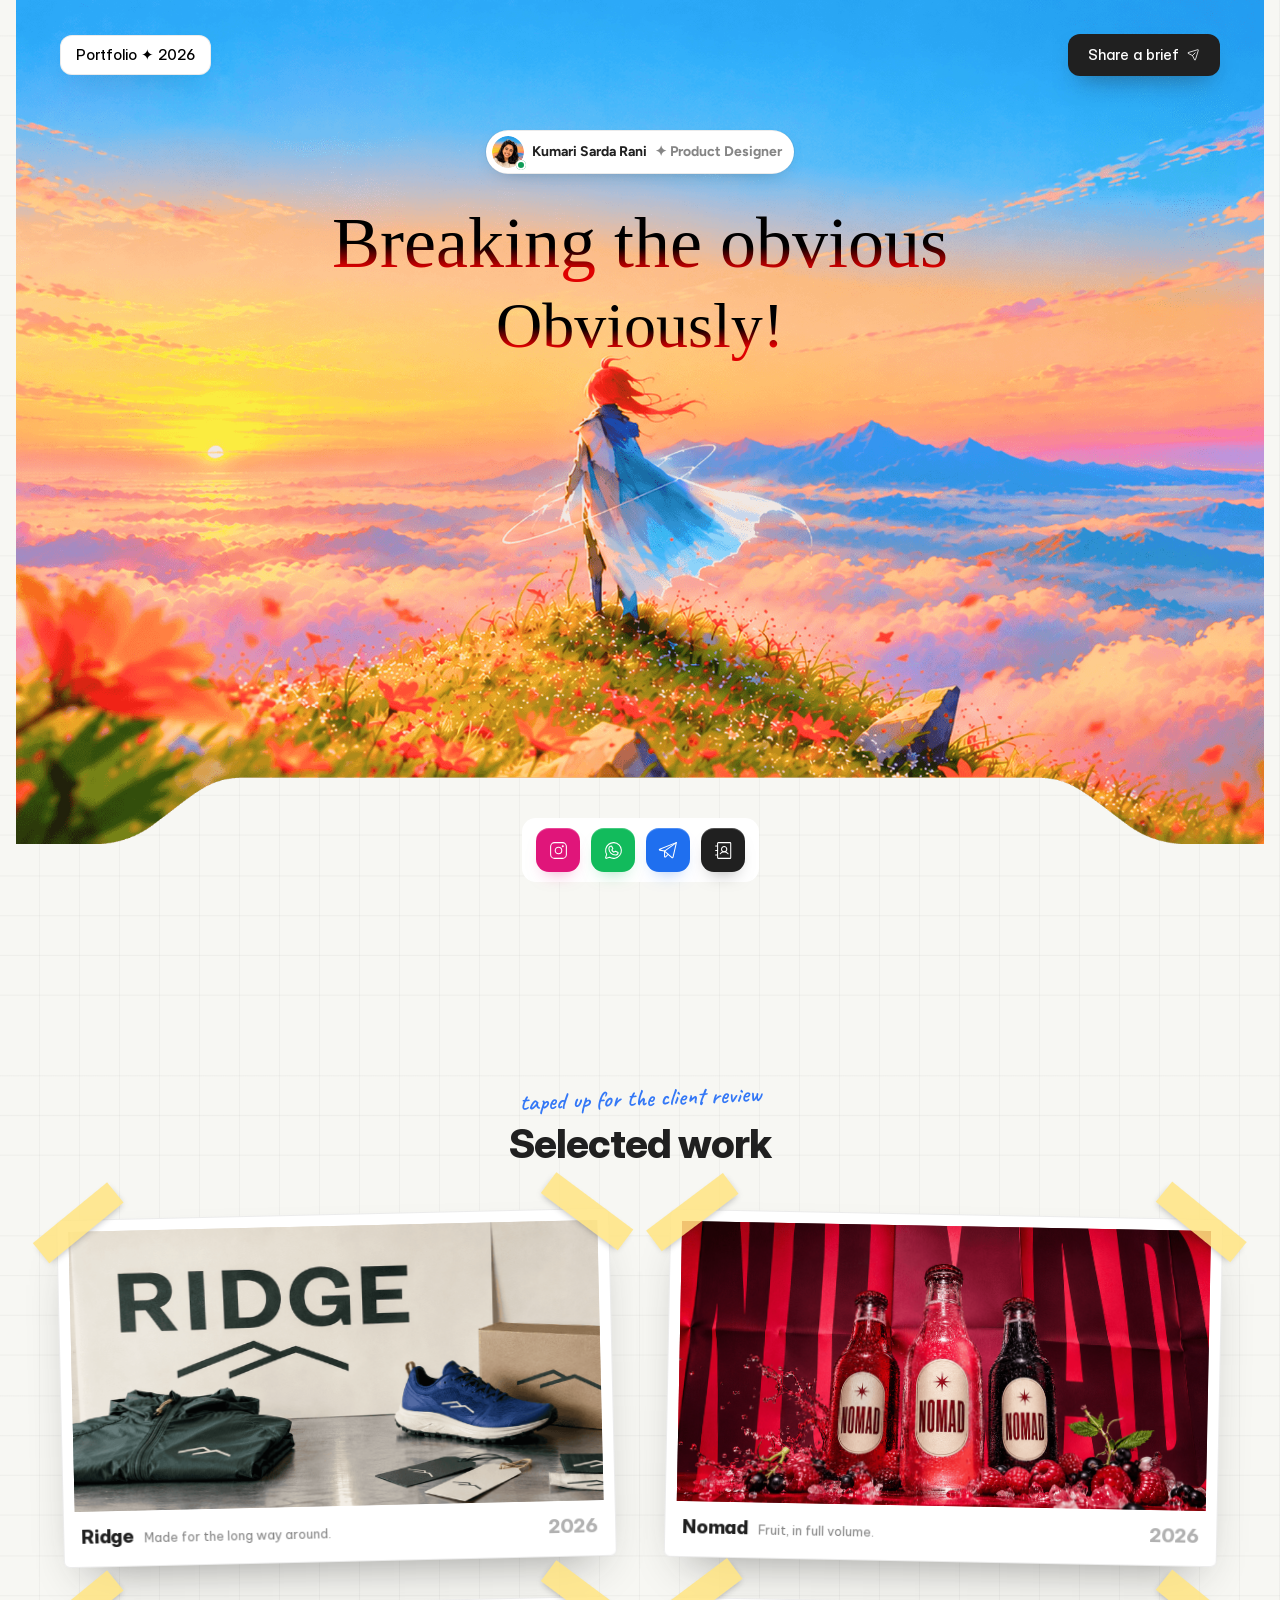
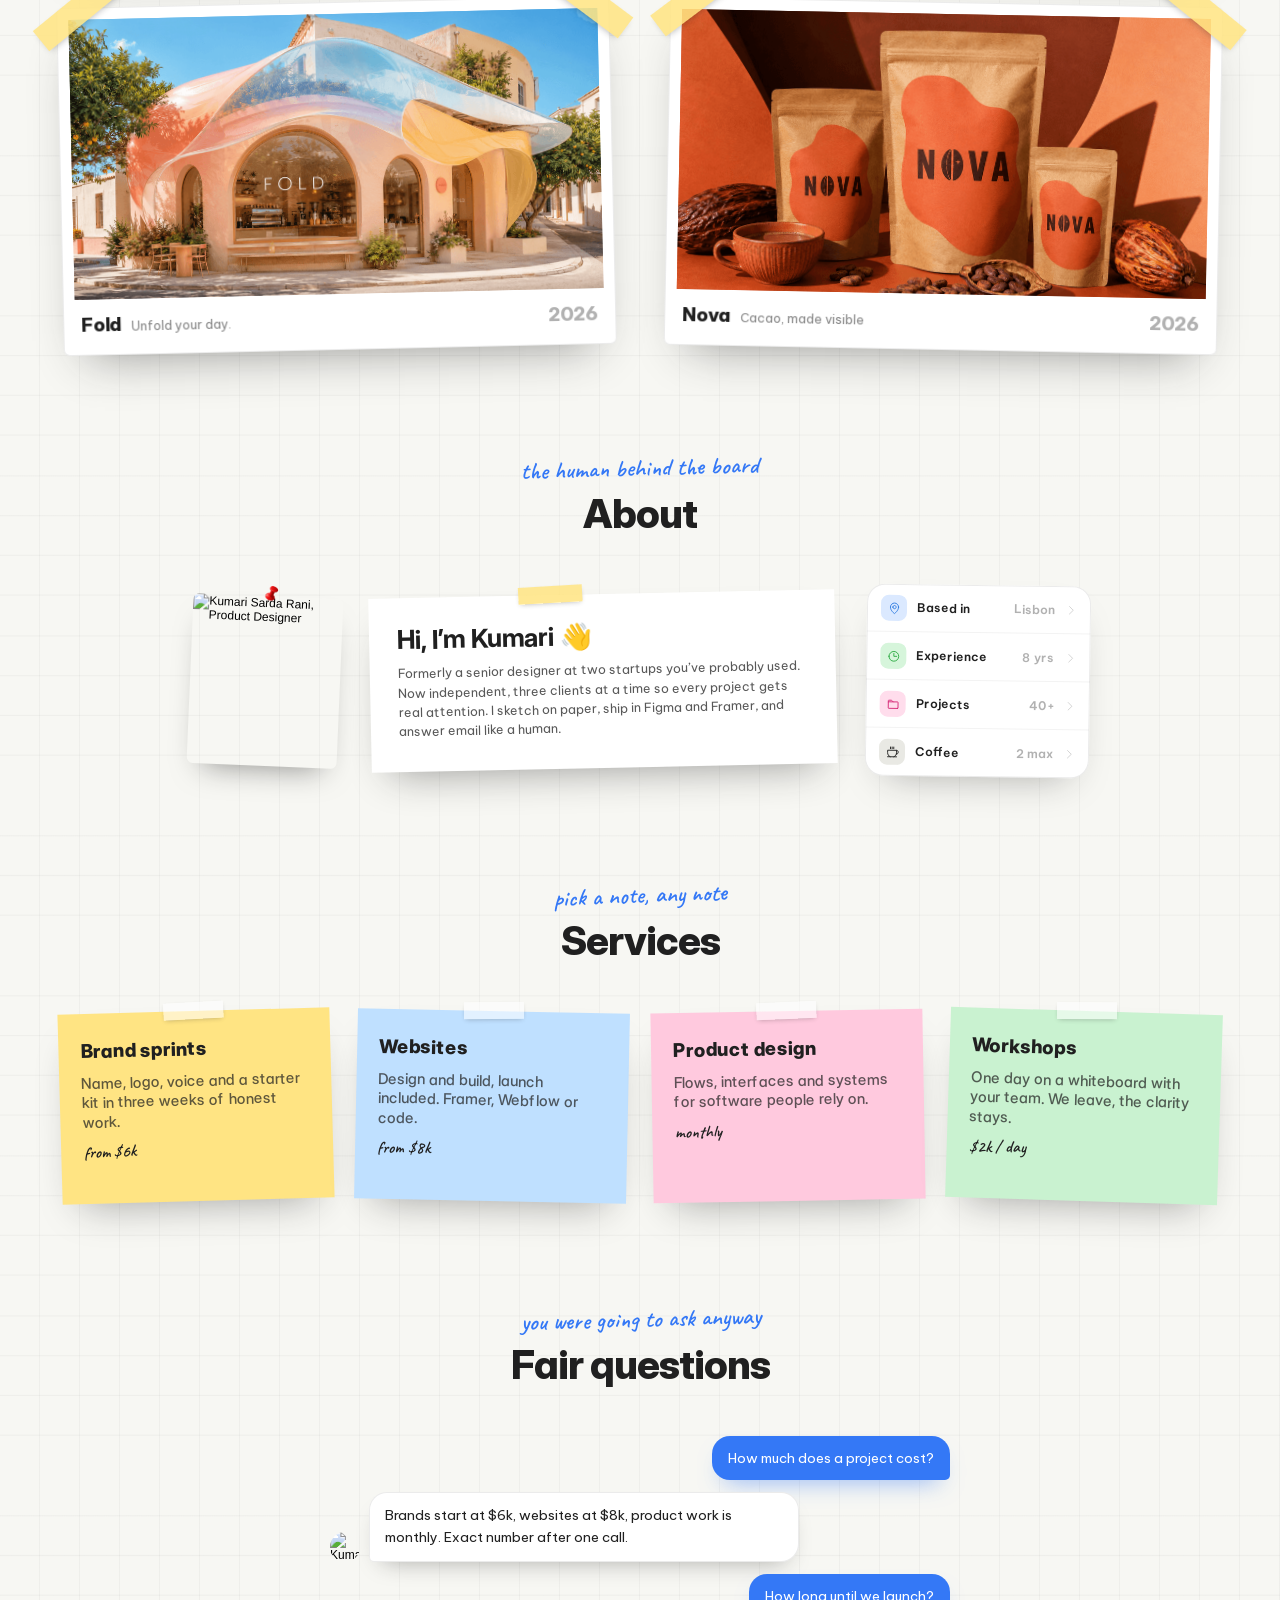
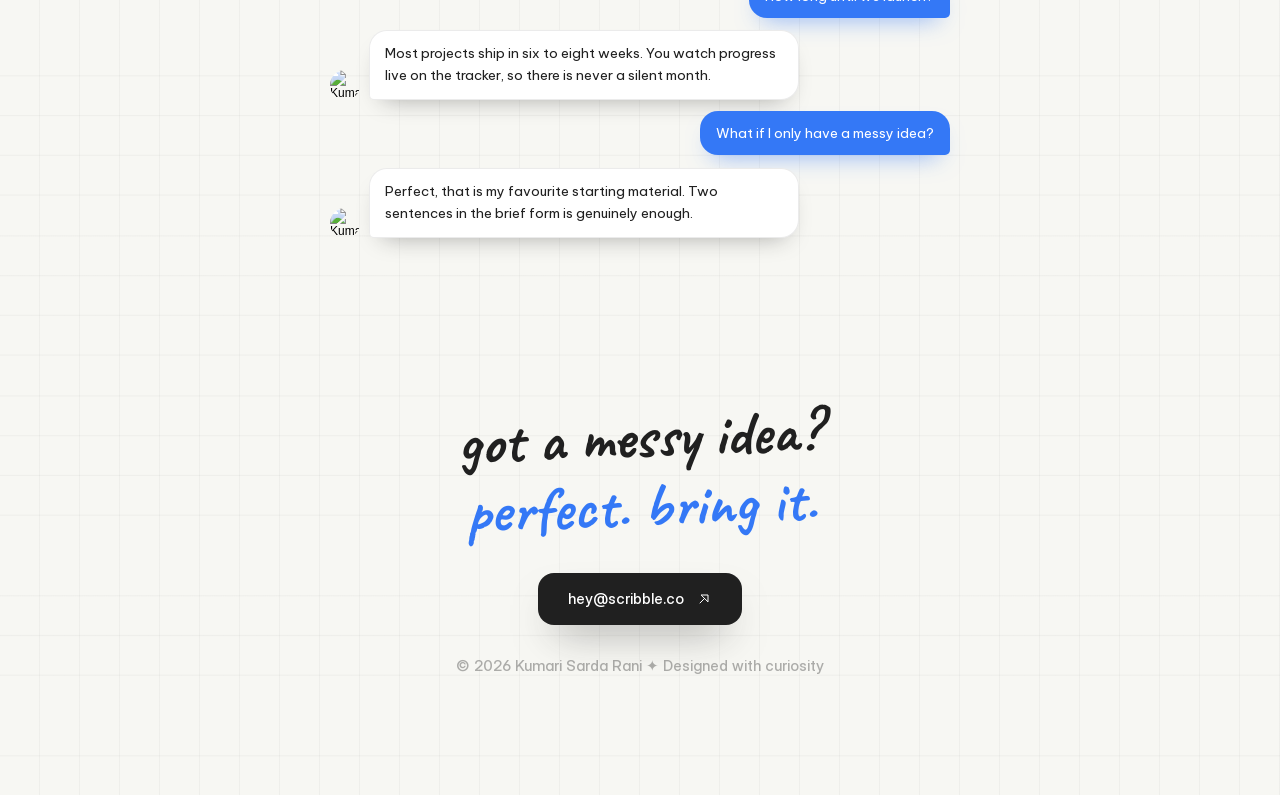
==== commit fc4437c2: "Replace hero section with Interactive Agency design Swap the dashboard-style hero (working hours/cli" ====
--- a/index.html
+++ b/index.html
@@ -50,7 +50,7 @@
     
     <!-- End of bodyStart -->
 	
-	<div id="main" data-framer-hydrate-v2="{&quot;routeId&quot;:&quot;augiA20Il&quot;,&quot;localeId&quot;:&quot;default&quot;,&quot;breakpoints&quot;:[{&quot;hash&quot;:&quot;72rtr7&quot;,&quot;mediaQuery&quot;:&quot;(min-width: 1200px)&quot;},{&quot;hash&quot;:&quot;138be12&quot;,&quot;mediaQuery&quot;:&quot;(min-width: 810px) and (max-width: 1199.98px)&quot;},{&quot;hash&quot;:&quot;v99mk3&quot;,&quot;mediaQuery&quot;:&quot;(max-width: 809.98px)&quot;}]}" data-framer-ssr-released-at="2026-08-12T12:02:11.066Z" data-framer-page-optimized-at="2026-08-15T16:05:31.035Z" data-framer-generated-page=""><!--$--><div data-framer-root="" class="framer-xCVAj framer-WBG1v framer-s7m3p framer-gv6Cj framer-35vaf framer-HmadE framer-bVsS7 framer-9eb9a framer-CSTJw framer-Jp7RD framer-wwyx8 framer-uZRca framer-XJ4Yb framer-eI7S1 framer-72rtr7" style="min-height:100vh;width:auto"><div class="framer-vwqhky-container" data-code-component-plugin-id="api" data-framer-name="Board Grid BG" name="Board Grid BG"><!--$--><div style="height:100%;width:100%;background-image:repeating-linear-gradient(0deg, transparent 0px, transparent 39px, rgba(32, 32, 32, 0.04) 39px, rgba(32, 32, 32, 0.04) 40px), repeating-linear-gradient(90deg, transparent 0px, transparent 39px, rgba(32, 32, 32, 0.04) 39px, rgba(32, 32, 32, 0.04) 40px);pointer-events:none"></div><!--/$--></div><div class="framer-1htyw3l" data-framer-name="Board Chrome"><div class="framer-1aymvrj" data-framer-name="Board Name"><div class="framer-bp1i85" data-framer-component-type="RichTextContainer" style="transform:none"><h4 class="framer-text framer-styles-preset-togrfy" data-styles-preset="t0YQ4asLa" dir="auto">Portfolio ✦ 2026</h4></div></div><div class="framer-1q4qiec" data-framer-name="Crew"><div class="framer-18wbokd" data-framer-name="Share Button" id="18wbokd" tabindex="0"><div class="framer-168aw4y" data-framer-component-type="RichTextContainer" style="transform:none"><h4 class="framer-text framer-styles-preset-togrfy" data-styles-preset="t0YQ4asLa" dir="auto" style="--framer-text-alignment:start;--framer-text-color:var(--token-5c3cedf1-19c2-4684-9f5a-f457840b2922)">Share a brief</h4></div><svg class="framer-XkeER framer-1x7hxxe" role="presentation" viewBox="0 0 24 24"><use href="#777087443"></use></svg></div></div></div><div class="framer-zwpp9w" data-framer-name="Hero"><div class="framer-rkwqhp" data-framer-name="Hero Content"><div class="framer-12kjveb" data-framer-appear-id="12kjveb" data-framer-name="Designer Badge" style="opacity: 1; transform: none; will-change: transform;"><div class="ssr-variant"><div class="framer-by5nkr" data-framer-name="Avatar"><div style="position:absolute;border-radius:inherit;corner-shape:inherit;top:0;right:0;bottom:0;left:0" data-framer-background-image-wrapper="true"><img decoding="auto" width="1086" height="1448" sizes="(min-width: 1200px) max(26px, 150px, 30px), (max-width: 809.98px) max(26px, 150px, 30px), (min-width: 810px) and (max-width: 1199.98px) max(26px, 150px, 30px)" src="assets/images/DP.jpg" alt="Kumari Sarda Rani, Product Designer" style="display:block;width:100%;height:100%;border-radius:inherit;corner-shape:inherit;object-position:46.4% 19.6%;object-fit:cover"></div><div class="framer-19arwin" data-border="true" data-framer-name="Status"></div></div></div><div class="framer-1jegxlj" data-framer-component-type="RichTextContainer" style="transform:none"><p class="framer-text framer-styles-preset-1bad5u3" data-styles-preset="ZkJhfpQE3" dir="auto" style="--framer-text-alignment:start;--framer-text-color:var(--token-247209f9-b9c6-49c2-9b6d-e4feacd8c1a2)">Kumari Sarda Rani</p></div><div class="framer-1bc6i9y" data-framer-component-type="RichTextContainer" style="transform:none"><p class="framer-text framer-styles-preset-1bad5u3" data-styles-preset="ZkJhfpQE3" dir="auto" style="--framer-text-alignment:start;--framer-text-color:var(--token-3e15eee8-c418-4e35-87c7-7312f36c0074)">✦ Product Designer</p></div></div><div class="ssr-variant hidden-v99mk3 hidden-138be12"><div class="framer-1vzu277" data-framer-appear-id="1vzu277" data-framer-component-type="RichTextContainer" style="opacity: 1; transform: none; will-change: transform;"><h1 dir="auto" style="--font-selector:RlI7SW50ZXJEaXNwbGF5LUJvbGQ=;--framer-font-family:&quot;Inter Display&quot;, &quot;Inter Display Placeholder&quot;, sans-serif;--framer-font-size:68px;--framer-font-weight:700;--framer-letter-spacing:-0.5px;--framer-line-height:1.08em;--framer-text-alignment:center;--framer-text-color:var(--token-247209f9-b9c6-49c2-9b6d-e4feacd8c1a2)" class="framer-text">Break the Obvious<br class="framer-text"><span style="--font-selector:R0Y7Q2F2ZWF0LTYwMA==;--framer-font-family:&quot;Caveat&quot;, &quot;Caveat Placeholder&quot;, sans-serif;--framer-font-weight:600;--framer-text-color:var(--token-a730ac5d-b3a6-477c-82d3-5ecfaf88b477)" class="framer-text">Obviously</span></h1></div></div><div class="framer-gos95z" data-framer-appear-id="gos95z" data-framer-component-type="RichTextContainer" style="opacity: 1; transform: none; will-change: transform;"><p class="framer-text framer-styles-preset-1q9opjn" data-styles-preset="jfJdThMdx" dir="auto" style="--framer-text-alignment:center;--framer-text-color:var(--token-3e15eee8-c418-4e35-87c7-7312f36c0074)">I design brands, apps and websites for people who like things tidy.<br class="framer-text">Eight years in, still excited by a good empty state.</p></div><div class="framer-10634ww" data-framer-appear-id="10634ww" data-framer-name="Desk Shelf" style="opacity: 1; transform: none; will-change: transform;"><div class="framer-14pfzw" data-framer-name="Working Hours Card" style="transform:rotate(-1.4deg)"><div class="framer-dw6jr4" data-framer-name="Tape" style="transform:rotate(-2deg)"></div><div class="framer-1i0p3r9" data-framer-name="Cap Row"><div class="framer-hzgn4b" data-framer-component-type="RichTextContainer" style="transform:none"><p class="framer-text framer-styles-preset-1ys3mu1" data-styles-preset="P4Jp_QFQn" dir="auto" style="--framer-text-alignment:start;--framer-text-color:var(--token-69010457-fbd7-43ec-a3b7-b1417913cec3)">Working hours</p></div></div><div class="framer-1khnjb4" data-framer-name="Alarm Row"><div class="framer-v1wm4i" data-framer-name="Time"><div class="framer-1giuh3t" data-framer-component-type="RichTextContainer" style="transform:none"><p class="framer-text framer-styles-preset-r367lb" data-styles-preset="fBc11m5Pu" dir="auto" style="--framer-text-alignment:start;--framer-text-color:var(--token-247209f9-b9c6-49c2-9b6d-e4feacd8c1a2)">9:00</p></div><div class="framer-1983z6o" data-framer-component-type="RichTextContainer" style="transform:none"><p class="framer-text framer-styles-preset-1lb4prq" data-styles-preset="yxaiLcNKG" dir="auto" style="--framer-text-alignment:start;--framer-text-color:var(--token-69010457-fbd7-43ec-a3b7-b1417913cec3)">deep work, door closed</p></div></div><div class="framer-n1cggp" data-framer-name="Switch On"><div class="framer-1gkdf10" data-framer-name="Knob"></div></div></div><div class="framer-7zm4vi" data-framer-name="Alarm Row"><div class="framer-i0mi1o" data-framer-name="Time"><div class="framer-1xlsa6b" data-framer-component-type="RichTextContainer" style="transform:none"><p class="framer-text framer-styles-preset-r367lb" data-styles-preset="fBc11m5Pu" dir="auto" style="--framer-text-alignment:start;--framer-text-color:var(--token-247209f9-b9c6-49c2-9b6d-e4feacd8c1a2)">14:00</p></div><div class="framer-g33ou7" data-framer-component-type="RichTextContainer" style="transform:none"><p class="framer-text framer-styles-preset-1lb4prq" data-styles-preset="yxaiLcNKG" dir="auto" style="--framer-text-alignment:start;--framer-text-color:var(--token-69010457-fbd7-43ec-a3b7-b1417913cec3)">calls and reviews</p></div></div><div class="framer-1ijmgql" data-framer-name="Switch On"><div class="framer-4kpi4j" data-framer-name="Knob"></div></div></div><div class="framer-1a5tz31" data-framer-name="Alarm Row"><div class="framer-d2gcg0" data-framer-name="Time"><div class="framer-1tnu9cl" data-framer-component-type="RichTextContainer" style="transform:none"><p class="framer-text framer-styles-preset-r367lb" data-styles-preset="fBc11m5Pu" dir="auto" style="--framer-text-alignment:start;--framer-text-color:var(--token-247209f9-b9c6-49c2-9b6d-e4feacd8c1a2)">23:00</p></div><div class="framer-1wqgqe2" data-framer-component-type="RichTextContainer" style="transform:none"><p class="framer-text framer-styles-preset-1lb4prq" data-styles-preset="yxaiLcNKG" dir="auto" style="--framer-text-alignment:start;--framer-text-color:var(--token-69010457-fbd7-43ec-a3b7-b1417913cec3)">definitely not working</p></div></div><div class="framer-1sk1jku" data-framer-name="Switch Off"><div class="framer-1hchl0g" data-framer-name="Knob"></div></div></div></div><div class="framer-1byp2uh" data-framer-name="Client Message Card" style="transform:rotate(0.8deg)"><div class="framer-dtcpuj" data-framer-name="Tape" style="transform:rotate(2deg)"></div><div class="framer-l93xxy" data-framer-name="Header"><div class="framer-1t23s0j" data-framer-name="Source"><div class="framer-1mul67k" data-framer-name="Chip"><svg class="framer-Jsb7g framer-1s5yzec" role="presentation" viewBox="0 0 24 24"><use href="#925187203"></use></svg></div><div class="framer-1xuhkl2" data-framer-component-type="RichTextContainer" style="transform:none"><p class="framer-text framer-styles-preset-1ys3mu1" data-styles-preset="P4Jp_QFQn" dir="auto" style="--framer-text-alignment:start;--framer-text-color:var(--token-69010457-fbd7-43ec-a3b7-b1417913cec3)">Client Messages</p></div></div><div class="framer-pft3dk" data-framer-component-type="RichTextContainer" style="transform:none"><p class="framer-text framer-styles-preset-1lb4prq" data-styles-preset="yxaiLcNKG" dir="auto" style="--framer-text-alignment:start;--framer-text-color:var(--token-69010457-fbd7-43ec-a3b7-b1417913cec3)">now</p></div></div><div class="framer-135x0hf"><div class="framer-1a75p29" data-framer-component-type="RichTextContainer" style="transform:none"><p class="framer-text framer-styles-preset-1bad5u3" data-styles-preset="ZkJhfpQE3" dir="auto" style="--framer-text-alignment:start;--framer-text-color:var(--token-247209f9-b9c6-49c2-9b6d-e4feacd8c1a2)">Tom, Founder at Loop</p></div><div class="framer-1djfx7z" data-framer-component-type="RichTextContainer" style="transform:none"><p class="framer-text framer-styles-preset-1lb4prq" data-styles-preset="yxaiLcNKG" dir="auto" style="--framer-text-alignment:start;--framer-text-color:var(--token-3e15eee8-c418-4e35-87c7-7312f36c0074)">“Kumari redesigned our onboarding and churn dropped by a third. Hire her before we book everything.”</p></div></div></div><div class="framer-73g2th" data-framer-name="Project Tracker Card" style="transform:rotate(-0.6deg)"><div class="framer-ns580l" data-framer-component-type="RichTextContainer" style="transform:none"><p class="framer-text framer-styles-preset-1ys3mu1" data-styles-preset="P4Jp_QFQn" dir="auto" style="--framer-text-alignment:start;--framer-text-color:var(--token-cd3c5abd-d54a-48ed-9e61-79367c4c9de6)">Project Loop 2.0</p></div><div class="framer-82f9cb" data-framer-component-type="RichTextContainer" style="transform:none"><h3 class="framer-text framer-styles-preset-26dorh" data-styles-preset="YmCkVLyGR" dir="auto" style="--framer-text-alignment:start;--framer-text-color:var(--token-5c3cedf1-19c2-4684-9f5a-f457840b2922)">The redesign is taking shape</h3></div><div class="framer-319mgm" data-framer-name="Steps"><div class="framer-ukzre0" data-framer-name="Step"><div class="framer-j2qae2" data-framer-name="Dot"><svg class="framer-uMwCf framer-11ameen" role="presentation" viewBox="0 0 24 24"><use href="#4119102008"></use></svg></div><div class="framer-1cic8gn" data-framer-component-type="RichTextContainer" style="transform:none"><p class="framer-text framer-styles-preset-ei6pou" data-styles-preset="q8QhI7oUU" dir="auto" style="--framer-text-alignment:start;--framer-text-color:var(--token-9f30c42f-f6b6-46fc-87c8-c5511427bb8c)">Explore</p></div></div><div class="framer-mvf1ah" data-framer-name="Connector"><div class="framer-1e1hfz2" data-framer-name="Line"></div></div><div class="framer-8yjj3z" data-framer-name="Step"><div class="framer-1f9ejha" data-framer-name="Dot"><svg class="framer-uMwCf framer-1hudq9l" role="presentation" viewBox="0 0 24 24"><use href="#4119102008"></use></svg></div><div class="framer-jldnrf" data-framer-component-type="RichTextContainer" style="transform:none"><p class="framer-text framer-styles-preset-ei6pou" data-styles-preset="q8QhI7oUU" dir="auto" style="--framer-text-alignment:start;--framer-text-color:var(--token-9f30c42f-f6b6-46fc-87c8-c5511427bb8c)">Design</p></div></div><div class="framer-b1zi8x" data-framer-name="Connector"><div class="framer-x5l9cu" data-framer-name="Line"></div></div><div class="framer-ldk2d1" data-framer-name="Step"><div class="framer-1liu9pz" data-framer-name="Dot Pending"><svg class="framer-XkIxc framer-gprr6" role="presentation" viewBox="0 0 24 24"><use href="#388653749"></use></svg></div><div class="framer-6isdyn" data-framer-component-type="RichTextContainer" style="transform:none"><p class="framer-text framer-styles-preset-ei6pou" data-styles-preset="q8QhI7oUU" dir="auto" style="--framer-text-alignment:start;--framer-text-color:var(--token-cd3c5abd-d54a-48ed-9e61-79367c4c9de6)">Launch</p></div></div></div><div class="framer-m0vc1u" data-framer-name="Footer"><div class="framer-14idvcq" data-framer-name="Chip"><div class="framer-15zchs1" data-framer-component-type="RichTextContainer" style="transform:none"><p class="framer-text framer-styles-preset-ei6pou" data-styles-preset="q8QhI7oUU" dir="auto" style="--framer-text-color:rgb(157, 188, 255)">Next review Friday</p></div></div><div class="framer-rn2n8u" data-framer-component-type="RichTextContainer" style="transform:none"><p class="framer-text framer-styles-preset-1lb4prq" data-styles-preset="yxaiLcNKG" dir="auto" style="--framer-text-alignment:start;--framer-text-color:var(--token-9f30c42f-f6b6-46fc-87c8-c5511427bb8c)">Week 6 of 8</p></div></div></div><div class="framer-ywfpv0" data-framer-name="Focus Pills"><div class="framer-54zs8u" data-framer-name="Pill"><div class="framer-1g2u1lw" data-framer-name="Label"><div class="framer-1o5d6jo" data-framer-name="Disc"><svg class="framer-qiexT framer-14xa7nl" role="presentation" viewBox="0 0 24 24"><use href="#1900032613"></use></svg></div><div class="framer-1d4ovs1" data-framer-component-type="RichTextContainer" style="transform:none"><p class="framer-text framer-styles-preset-1bad5u3" data-styles-preset="ZkJhfpQE3" dir="auto" style="--framer-text-alignment:start;--framer-text-color:var(--token-247209f9-b9c6-49c2-9b6d-e4feacd8c1a2)">Product design</p></div></div><div class="framer-1bany3i" data-framer-component-type="RichTextContainer" style="transform:none"><p class="framer-text framer-styles-preset-1lb4prq" data-styles-preset="yxaiLcNKG" dir="auto" style="--framer-text-alignment:start;--framer-text-color:var(--token-69010457-fbd7-43ec-a3b7-b1417913cec3)">···</p></div></div><div class="framer-vcm1hr" data-framer-name="Pill"><div class="framer-vshxxn" data-framer-name="Label"><div class="framer-pcfppr" data-framer-name="Disc"><svg class="framer-LmhHe framer-sccjvu" role="presentation" viewBox="0 0 24 24"><use href="#1529132500"></use></svg></div><div class="framer-eqao2b" data-framer-name="Text"><div class="framer-1f979ur" data-framer-component-type="RichTextContainer" style="transform:none"><p class="framer-text framer-styles-preset-1bad5u3" data-styles-preset="ZkJhfpQE3" dir="auto" style="--framer-text-alignment:start;--framer-text-color:var(--token-247209f9-b9c6-49c2-9b6d-e4feacd8c1a2)">Brand identity</p></div><div class="framer-sobdia" data-framer-component-type="RichTextContainer" style="transform:none"><p class="framer-text framer-styles-preset-1lb4prq" data-styles-preset="yxaiLcNKG" dir="auto" style="--framer-text-alignment:start;--framer-text-color:var(--token-69010457-fbd7-43ec-a3b7-b1417913cec3)">and systems</p></div></div></div><div class="framer-6higzb" data-framer-component-type="RichTextContainer" style="transform:none"><p class="framer-text framer-styles-preset-1lb4prq" data-styles-preset="yxaiLcNKG" dir="auto" style="--framer-text-alignment:start;--framer-text-color:var(--token-69010457-fbd7-43ec-a3b7-b1417913cec3)">···</p></div></div><div class="framer-ngkch4" data-framer-name="Pill"><div class="framer-qj393u" data-framer-name="Label"><div class="framer-1nbopdd" data-framer-name="Disc"><svg class="framer-u0rkc framer-1pixbyd" role="presentation" viewBox="0 0 24 24"><use href="#1715494072"></use></svg></div><div class="framer-1o8rqkf" data-framer-name="Text"><div class="framer-1blbs0f" data-framer-component-type="RichTextContainer" style="transform:none"><p class="framer-text framer-styles-preset-1bad5u3" data-styles-preset="ZkJhfpQE3" dir="auto" style="--framer-text-alignment:start;--framer-text-color:var(--token-247209f9-b9c6-49c2-9b6d-e4feacd8c1a2)">Websites</p></div><div class="framer-1to5kde" data-framer-component-type="RichTextContainer" style="transform:none"><p class="framer-text framer-styles-preset-1lb4prq" data-styles-preset="yxaiLcNKG" dir="auto" style="--framer-text-alignment:start;--framer-text-color:var(--token-69010457-fbd7-43ec-a3b7-b1417913cec3)">Framer, code</p></div></div></div><div class="framer-14yh043" data-framer-component-type="RichTextContainer" style="transform:none"><p class="framer-text framer-styles-preset-1lb4prq" data-styles-preset="yxaiLcNKG" dir="auto" style="--framer-text-alignment:start;--framer-text-color:var(--token-69010457-fbd7-43ec-a3b7-b1417913cec3)">···</p></div></div></div></div><div class="framer-18cs0bo hidden-138be12 hidden-v99mk3" data-framer-appear-id="18cs0bo" data-framer-name="Sticky 1" style="opacity: 1; transform: rotate(-4deg); will-change: transform;"><div class="framer-11kgiwg" data-framer-name="Tape" style="transform:rotate(-2deg)"></div><div class="framer-rmwlvq" data-framer-component-type="RichTextContainer" style="transform:none"><p class="framer-text framer-styles-preset-nbmbom" data-styles-preset="FI84m6fg6" dir="auto" style="--framer-text-alignment:start;--framer-text-color:var(--token-247209f9-b9c6-49c2-9b6d-e4feacd8c1a2)">strategy before pretty</p></div></div><div class="framer-kwwzlc hidden-138be12 hidden-v99mk3" data-framer-appear-id="kwwzlc" data-framer-name="Sticky 2" style="opacity: 1; transform: rotate(3deg); will-change: transform;"><div class="framer-1ob595" data-framer-name="Tape" style="transform:rotate(-2deg)"></div><div class="framer-1infrq0" data-framer-component-type="RichTextContainer" style="transform:none"><p class="framer-text framer-styles-preset-nbmbom" data-styles-preset="FI84m6fg6" dir="auto" style="--framer-text-alignment:start;--framer-text-color:var(--token-247209f9-b9c6-49c2-9b6d-e4feacd8c1a2)">less, but better</p></div></div><div class="framer-1j8muwm hidden-138be12 hidden-v99mk3" data-framer-appear-id="1j8muwm" data-framer-name="Sticky 3" style="opacity: 1; transform: rotate(-2.4deg); will-change: transform;"><div class="framer-4ngrjf" data-framer-name="Tape" style="transform:rotate(-2deg)"></div><div class="framer-14qwl1v" data-framer-component-type="RichTextContainer" style="transform:none"><p class="framer-text framer-styles-preset-nbmbom" data-styles-preset="FI84m6fg6" dir="auto" style="--framer-text-alignment:start;--framer-text-color:var(--token-247209f9-b9c6-49c2-9b6d-e4feacd8c1a2)">ship it friday!</p></div></div><div class="framer-19kskur hidden-138be12 hidden-v99mk3" data-framer-name="Cursor Iris" style="opacity: 1; transform: translateY(-0.0058967px); will-change: transform;"><svg class="framer-mwnwZ framer-xtoce6" role="presentation" viewBox="0 0 24 24"><use href="#146320449"></use></svg><div class="framer-37afda" data-framer-name="Name"><div class="framer-1oyvwsp" data-framer-component-type="RichTextContainer" style="transform:none"><h4 class="framer-text framer-styles-preset-togrfy" data-styles-preset="t0YQ4asLa" dir="auto" style="--framer-text-alignment:start;--framer-text-color:var(--token-5c3cedf1-19c2-4684-9f5a-f457840b2922)">Iris</h4></div></div></div><div class="framer-13x0rr hidden-138be12 hidden-v99mk3" data-framer-name="Cursor Theo" style="opacity: 1; transform: translateY(-0.364422px); will-change: transform;"><svg class="framer-mwnwZ framer-1xki1bm" role="presentation" viewBox="0 0 24 24"><use href="#146320449"></use></svg><div class="framer-1iwb6mf" data-framer-name="Name"><div class="framer-1nrcgga" data-framer-component-type="RichTextContainer" style="transform:none"><h4 class="framer-text framer-styles-preset-togrfy" data-styles-preset="t0YQ4asLa" dir="auto" style="--framer-text-alignment:start;--framer-text-color:var(--token-5c3cedf1-19c2-4684-9f5a-f457840b2922)">Theo</h4></div></div></div></div></div><div class="framer-rsy6lp" data-framer-name="Selected Work" id="work"><div class="framer-12bpuys" data-framer-name="Section Head" style="will-change: transform; opacity: 1; transform: none;"><div class="framer-1f5l5no" data-framer-component-type="RichTextContainer" style="transform:rotate(-2deg)"><p class="framer-text framer-styles-preset-pbi0ox" data-styles-preset="UrRmKETs_" dir="auto" style="--framer-text-alignment:center;--framer-text-color:var(--token-a730ac5d-b3a6-477c-82d3-5ecfaf88b477)">taped up for the client review</p></div><div class="ssr-variant hidden-v99mk3"><div class="framer-14vuwdj" data-framer-component-type="RichTextContainer" style="transform:none"><h2 class="framer-text framer-styles-preset-hg972z" data-styles-preset="qlzhWF8Hv" dir="auto" style="--framer-text-alignment:center;--framer-text-color:var(--token-247209f9-b9c6-49c2-9b6d-e4feacd8c1a2)">Selected work</h2></div></div></div><div class="framer-rmmhce" data-framer-name="Board Grid"><div class="framer-vhdfej" data-framer-name="Work Slot"><!--$--><!--$--><a class="framer-1fazbst framer-lux5qc" data-framer-name="Taped Ridge" href="./work/ridge" style="will-change: transform; opacity: 1; transform: rotate(-1.3deg);"><div class="framer-1aukwis" data-framer-name="Tape" style="transform:rotate(-38deg)"></div><div class="framer-1s3o5le" data-framer-name="Tape" style="transform:rotate(38deg)"></div><div class="ssr-variant"><div class="framer-hchl9w" data-framer-name="Photo"><div style="position:absolute;border-radius:inherit;corner-shape:inherit;top:0;right:0;bottom:0;left:0" data-framer-background-image-wrapper="true"><img decoding="auto" width="1902" height="827" sizes="(min-width: 1200px) calc(max(max((min(min(100vw, 1200px) - 40px, 1160px) - 54px) / 2, 50px), 1px) - 24px), (max-width: 809.98px) calc(max(min(min(100vw, 1200px) - 32px, 1160px), 1px) - 24px), (min-width: 810px) and (max-width: 1199.98px) calc(max(max((min(min(100vw, 1200px) - 40px, 1160px) - 54px) / 2, 50px), 1px) - 24px)" srcset="assets/images/ridge-identity-board-2.png 512w,assets/images/ridge-identity-board-3.png 1024w,assets/images/ridge-identity-board-1.png 1902w" src="assets/images/ridge-identity-board-1.png" alt="Ridge identity board" style="display:block;width:100%;height:100%;border-radius:inherit;corner-shape:inherit;object-position:24% 50.1%;object-fit:cover"></div><div class="framer-j4e74o" data-framer-name="Photo Zoom"><div style="position:absolute;border-radius:inherit;corner-shape:inherit;top:0;right:0;bottom:0;left:0" data-framer-background-image-wrapper="true"><img decoding="auto" width="1902" height="827" sizes="(min-width: 1200px) calc(max(max((min(min(100vw, 1200px) - 40px, 1160px) - 54px) / 2, 50px), 1px) - 24px), (max-width: 809.98px) calc(max(min(min(100vw, 1200px) - 32px, 1160px), 1px) - 24px), (min-width: 810px) and (max-width: 1199.98px) calc(max(max((min(min(100vw, 1200px) - 40px, 1160px) - 54px) / 2, 50px), 1px) - 24px)" srcset="assets/images/ridge-identity-board-2.png 512w,assets/images/ridge-identity-board-3.png 1024w,assets/images/ridge-identity-board-1.png 1902w" src="assets/images/ridge-identity-board-1.png" alt="Ridge identity board" style="display:block;width:100%;height:100%;border-radius:inherit;corner-shape:inherit;object-position:24% 50.1%;object-fit:cover"></div></div></div></div><div class="framer-5lmnrf" data-framer-name="Caption Row"><div class="framer-1yzeg5y" data-framer-name="Title Group"><div class="framer-1y6pwuz" data-framer-component-type="RichTextContainer" style="transform:none"><h3 class="framer-text framer-styles-preset-26dorh" data-styles-preset="YmCkVLyGR" dir="auto" style="--framer-text-alignment:start;--framer-text-color:var(--token-247209f9-b9c6-49c2-9b6d-e4feacd8c1a2)">Ridge</h3></div><div class="framer-1vyp8w0" data-framer-component-type="RichTextContainer" style="transform:none"><p class="framer-text framer-styles-preset-1lb4prq" data-styles-preset="yxaiLcNKG" dir="auto" style="--framer-text-alignment:start;--framer-text-color:var(--token-3e15eee8-c418-4e35-87c7-7312f36c0074)">Made for the long way around.</p></div></div><div class="framer-yuf6va" data-framer-component-type="RichTextContainer" style="transform:none"><h3 class="framer-text framer-styles-preset-26dorh" data-styles-preset="YmCkVLyGR" dir="auto" style="--framer-text-alignment:start;--framer-text-color:var(--token-69010457-fbd7-43ec-a3b7-b1417913cec3)">2026</h3></div></div></a><!--/$--><!--/$--></div><div class="framer-9ugpx2" data-framer-name="Work Slot"><!--$--><!--$--><a class="framer-1a18qos framer-lux5qc" data-framer-name="Taped Nomad" href="./work/nomad" style="will-change: transform; opacity: 1; transform: rotate(1.1deg);"><div class="framer-1byt4mj" data-framer-name="Tape" style="transform:rotate(-38deg)"></div><div class="framer-1iov6wz" data-framer-name="Tape" style="transform:rotate(38deg)"></div><div class="ssr-variant"><div class="framer-1nt01ku" data-framer-name="Photo"><div style="position:absolute;border-radius:inherit;corner-shape:inherit;top:0;right:0;bottom:0;left:0" data-framer-background-image-wrapper="true"><img decoding="auto" width="1672" height="941" sizes="(min-width: 1200px) calc(max(max((min(min(100vw, 1200px) - 40px, 1160px) - 54px) / 2, 50px), 1px) - 24px), (max-width: 809.98px) calc(max(min(min(100vw, 1200px) - 32px, 1160px), 1px) - 24px), (min-width: 810px) and (max-width: 1199.98px) calc(max(max((min(min(100vw, 1200px) - 40px, 1160px) - 54px) / 2, 50px), 1px) - 24px)" srcset="assets/images/nomad-store-board-2.png 512w,assets/images/nomad-store-board-3.png 1024w,assets/images/nomad-store-board-1.png 1672w" src="assets/images/nomad-store-board-1.png" alt="Nomad store board" style="display:block;width:100%;height:100%;border-radius:inherit;corner-shape:inherit;object-position:49.6% 66.4%;object-fit:cover"></div><div class="framer-1tz8qsq" data-framer-name="Photo Zoom"><div style="position:absolute;border-radius:inherit;corner-shape:inherit;top:0;right:0;bottom:0;left:0" data-framer-background-image-wrapper="true"><img decoding="auto" width="1672" height="941" sizes="(min-width: 1200px) calc(max(max((min(min(100vw, 1200px) - 40px, 1160px) - 54px) / 2, 50px), 1px) - 24px), (max-width: 809.98px) calc(max(min(min(100vw, 1200px) - 32px, 1160px), 1px) - 24px), (min-width: 810px) and (max-width: 1199.98px) calc(max(max((min(min(100vw, 1200px) - 40px, 1160px) - 54px) / 2, 50px), 1px) - 24px)" srcset="assets/images/nomad-store-board-2.png 512w,assets/images/nomad-store-board-3.png 1024w,assets/images/nomad-store-board-1.png 1672w" src="assets/images/nomad-store-board-1.png" alt="Nomad store board" style="display:block;width:100%;height:100%;border-radius:inherit;corner-shape:inherit;object-position:49.6% 66.4%;object-fit:cover"></div></div></div></div><div class="framer-134u8vp" data-framer-name="Caption Row"><div class="framer-iat7ws" data-framer-name="Title Group"><div class="framer-163hj19" data-framer-component-type="RichTextContainer" style="transform:none"><h3 class="framer-text framer-styles-preset-26dorh" data-styles-preset="YmCkVLyGR" dir="auto" style="--framer-text-alignment:start;--framer-text-color:var(--token-247209f9-b9c6-49c2-9b6d-e4feacd8c1a2)">Nomad</h3></div><div class="framer-60od51" data-framer-component-type="RichTextContainer" style="transform:none"><p class="framer-text framer-styles-preset-1lb4prq" data-styles-preset="yxaiLcNKG" dir="auto" style="--framer-text-alignment:start;--framer-text-color:var(--token-3e15eee8-c418-4e35-87c7-7312f36c0074)">Fruit, in full volume.</p></div></div><div class="framer-1gacl9r" data-framer-component-type="RichTextContainer" style="transform:none"><h3 class="framer-text framer-styles-preset-26dorh" data-styles-preset="YmCkVLyGR" dir="auto" style="--framer-text-alignment:start;--framer-text-color:var(--token-69010457-fbd7-43ec-a3b7-b1417913cec3)">2026</h3></div></div></a><!--/$--><!--/$--></div><div class="framer-1oneot4" data-framer-name="Work Slot"><!--$--><!--$--><a class="framer-12w419v framer-lux5qc" data-framer-name="Taped Fold" href="./work/fold" style="will-change: transform; opacity: 1; transform: rotate(-1.3deg);"><div class="framer-ynkc9h" data-framer-name="Tape" style="transform:rotate(-38deg)"></div><div class="framer-13vsm47" data-framer-name="Tape" style="transform:rotate(38deg)"></div><div class="ssr-variant"><div class="framer-1witzqz" data-framer-name="Photo"><div style="position:absolute;border-radius:inherit;corner-shape:inherit;top:0;right:0;bottom:0;left:0" data-framer-background-image-wrapper="true"><img decoding="auto" width="1672" height="941" sizes="(min-width: 1200px) calc(max(max((min(min(100vw, 1200px) - 40px, 1160px) - 54px) / 2, 50px), 1px) - 24px), (max-width: 809.98px) calc(max(min(min(100vw, 1200px) - 32px, 1160px), 1px) - 24px), (min-width: 810px) and (max-width: 1199.98px) calc(max(max((min(min(100vw, 1200px) - 40px, 1160px) - 54px) / 2, 50px), 1px) - 24px)" srcset="assets/images/fold-system-board-2.png 512w,assets/images/fold-system-board-3.png 1024w,assets/images/fold-system-board-1.png 1672w" src="assets/images/fold-system-board-1.png" alt="Fold system board" style="display:block;width:100%;height:100%;border-radius:inherit;corner-shape:inherit;object-position:center;object-fit:cover"></div><div class="framer-gddnln" data-framer-name="Photo Zoom"><div style="position:absolute;border-radius:inherit;corner-shape:inherit;top:0;right:0;bottom:0;left:0" data-framer-background-image-wrapper="true"><img decoding="auto" width="1672" height="941" sizes="(min-width: 1200px) calc(max(max((min(min(100vw, 1200px) - 40px, 1160px) - 54px) / 2, 50px), 1px) - 24px), (max-width: 809.98px) calc(max(min(min(100vw, 1200px) - 32px, 1160px), 1px) - 24px), (min-width: 810px) and (max-width: 1199.98px) calc(max(max((min(min(100vw, 1200px) - 40px, 1160px) - 54px) / 2, 50px), 1px) - 24px)" srcset="assets/images/fold-system-board-2.png 512w,assets/images/fold-system-board-3.png 1024w,assets/images/fold-system-board-1.png 1672w" src="assets/images/fold-system-board-1.png" alt="Fold system board" style="display:block;width:100%;height:100%;border-radius:inherit;corner-shape:inherit;object-position:center;object-fit:cover"></div></div></div></div><div class="framer-ab5gig" data-framer-name="Caption Row"><div class="framer-1uv9dq0" data-framer-name="Title Group"><div class="framer-7p5rud" data-framer-component-type="RichTextContainer" style="transform:none"><h3 class="framer-text framer-styles-preset-26dorh" data-styles-preset="YmCkVLyGR" dir="auto" style="--framer-text-alignment:start;--framer-text-color:var(--token-247209f9-b9c6-49c2-9b6d-e4feacd8c1a2)">Fold</h3></div><div class="framer-166wrda" data-framer-component-type="RichTextContainer" style="transform:none"><p class="framer-text framer-styles-preset-1lb4prq" data-styles-preset="yxaiLcNKG" dir="auto" style="--framer-text-alignment:start;--framer-text-color:var(--token-3e15eee8-c418-4e35-87c7-7312f36c0074)">Unfold your day.</p></div></div><div class="framer-1bvuxkb" data-framer-component-type="RichTextContainer" style="transform:none"><h3 class="framer-text framer-styles-preset-26dorh" data-styles-preset="YmCkVLyGR" dir="auto" style="--framer-text-alignment:start;--framer-text-color:var(--token-69010457-fbd7-43ec-a3b7-b1417913cec3)">2026</h3></div></div></a><!--/$--><!--/$--></div><div class="framer-1bw3rqk" data-framer-name="Work Slot"><!--$--><!--$--><a class="framer-ck027j framer-lux5qc" data-framer-name="Taped Nova" href="./work/nova" style="will-change: transform; opacity: 1; transform: rotate(1.1deg);"><div class="framer-1ohpze6" data-framer-name="Tape" style="transform:rotate(-38deg)"></div><div class="framer-1enoy4l" data-framer-name="Tape" style="transform:rotate(38deg)"></div><div class="ssr-variant"><div class="framer-58s26o" data-framer-name="Photo"><div style="position:absolute;border-radius:inherit;corner-shape:inherit;top:0;right:0;bottom:0;left:0" data-framer-background-image-wrapper="true"><img decoding="auto" width="1672" height="941" sizes="(min-width: 1200px) calc(max(max((min(min(100vw, 1200px) - 40px, 1160px) - 54px) / 2, 50px), 1px) - 24px), (max-width: 809.98px) calc(max(min(min(100vw, 1200px) - 32px, 1160px), 1px) - 24px), (min-width: 810px) and (max-width: 1199.98px) calc(max(max((min(min(100vw, 1200px) - 40px, 1160px) - 54px) / 2, 50px), 1px) - 24px)" srcset="assets/images/nova-3d-campaign-board-2.png 512w,assets/images/nova-3d-campaign-board-3.png 1024w,assets/images/nova-3d-campaign-board-1.png 1672w" src="assets/images/nova-3d-campaign-board-1.png" alt="Nova 3D campaign board" style="display:block;width:100%;height:100%;border-radius:inherit;corner-shape:inherit;object-position:center;object-fit:cover"></div><div class="framer-ycvtot" data-framer-name="Photo Zoom"><div style="position:absolute;border-radius:inherit;corner-shape:inherit;top:0;right:0;bottom:0;left:0" data-framer-background-image-wrapper="true"><img decoding="auto" width="1672" height="941" sizes="(min-width: 1200px) calc(max(max((min(min(100vw, 1200px) - 40px, 1160px) - 54px) / 2, 50px), 1px) - 24px), (max-width: 809.98px) calc(max(min(min(100vw, 1200px) - 32px, 1160px), 1px) - 24px), (min-width: 810px) and (max-width: 1199.98px) calc(max(max((min(min(100vw, 1200px) - 40px, 1160px) - 54px) / 2, 50px), 1px) - 24px)" srcset="assets/images/nova-3d-campaign-board-2.png 512w,assets/images/nova-3d-campaign-board-3.png 1024w,assets/images/nova-3d-campaign-board-1.png 1672w" src="assets/images/nova-3d-campaign-board-1.png" alt="Nova 3D campaign board" style="display:block;width:100%;height:100%;border-radius:inherit;corner-shape:inherit;object-position:center;object-fit:cover"></div></div></div></div><div class="framer-1g3lvs7" data-framer-name="Caption Row"><div class="framer-1ct6x4y" data-framer-name="Title Group"><div class="framer-1y7i3ea" data-framer-component-type="RichTextContainer" style="transform:none"><h3 class="framer-text framer-styles-preset-26dorh" data-styles-preset="YmCkVLyGR" dir="auto" style="--framer-text-alignment:start;--framer-text-color:var(--token-247209f9-b9c6-49c2-9b6d-e4feacd8c1a2)">Nova</h3></div><div class="framer-7as1ft" data-framer-component-type="RichTextContainer" style="transform:none"><p class="framer-text framer-styles-preset-1lb4prq" data-styles-preset="yxaiLcNKG" dir="auto" style="--framer-text-alignment:start;--framer-text-color:var(--token-3e15eee8-c418-4e35-87c7-7312f36c0074)">Сacao, made visible</p></div></div><div class="framer-1wk7h4c" data-framer-component-type="RichTextContainer" style="transform:none"><h3 class="framer-text framer-styles-preset-26dorh" data-styles-preset="YmCkVLyGR" dir="auto" style="--framer-text-alignment:start;--framer-text-color:var(--token-69010457-fbd7-43ec-a3b7-b1417913cec3)">2026</h3></div></div></a><!--/$--><!--/$--></div></div></div><section class="framer-56w7g5" data-framer-name="About"><div class="framer-gjm75b" data-framer-name="Head" style="will-change: transform; opacity: 1; transform: none;"><div class="framer-2kt8as" data-framer-component-type="RichTextContainer" style="transform:rotate(-1.6deg)"><p class="framer-text framer-styles-preset-pbi0ox" data-styles-preset="UrRmKETs_" dir="auto" style="--framer-text-alignment:start;--framer-text-color:var(--token-a730ac5d-b3a6-477c-82d3-5ecfaf88b477)">the human behind the board</p></div><div class="framer-uz81tv" data-framer-component-type="RichTextContainer" style="transform:none"><h2 class="framer-text framer-styles-preset-hg972z" data-styles-preset="qlzhWF8Hv" dir="auto" style="--framer-text-alignment:start;--framer-text-color:var(--token-247209f9-b9c6-49c2-9b6d-e4feacd8c1a2)">About</h2></div></div><div class="framer-1nmz7u5" data-framer-name="Wall" style="will-change: transform; opacity: 1; transform: none;"><div class="ssr-variant"><div class="framer-1hna37z" data-framer-name="Pinned Photo" style="transform:rotate(2.4deg)"><div style="position:absolute;border-radius:inherit;corner-shape:inherit;top:0;right:0;bottom:0;left:0" data-framer-background-image-wrapper="true"><img decoding="auto" width="1086" height="1448" sizes="(min-width: 1200px) max(26px, 150px, 30px), (max-width: 809.98px) max(26px, 150px, 30px), (min-width: 810px) and (max-width: 1199.98px) max(26px, 150px, 30px)" src="assets/images/DP.jpg" alt="Kumari Sarda Rani, Product Designer" style="display:block;width:100%;height:100%;border-radius:inherit;corner-shape:inherit;object-position:47.7% 22.9%;object-fit:cover"></div></div></div><div class="ssr-variant"><div class="framer-eprdhd" data-framer-name="Pushpin"><div style="position:absolute;border-radius:inherit;corner-shape:inherit;top:0;right:0;bottom:0;left:0" data-framer-background-image-wrapper="true"><img decoding="auto" width="1254" height="990" sizes="(min-width: 1200px) 23px, (max-width: 809.98px) 23px, (min-width: 810px) and (max-width: 1199.98px) 23px" srcset="assets/images/pushpin-15.png 512w,assets/images/pushpin-16.png 1024w,assets/images/pushpin-17.png 1254w" src="assets/images/pushpin-17.png" alt="" style="display:block;width:100%;height:100%;border-radius:inherit;corner-shape:inherit;object-position:center;object-fit:cover"></div></div></div><div class="framer-14vnmx2" data-framer-name="Sticky Note" style="transform:rotate(-1.2deg)"><div class="framer-k3q0ya" data-framer-name="Tape" style="transform:rotate(-2deg)"></div><div class="framer-b9z4n7" data-framer-component-type="RichTextContainer" style="transform:none"><p dir="auto" style="--font-selector:RlI7SW50ZXJEaXNwbGF5LUJvbGQ=;--framer-font-family:&quot;Inter Display&quot;, &quot;Inter Display Placeholder&quot;, sans-serif;--framer-font-size:26px;--framer-font-weight:700;--framer-text-color:var(--token-247209f9-b9c6-49c2-9b6d-e4feacd8c1a2)" class="framer-text">Hi, I’m Kumari<span style="--font-selector:R0Y7Q2F2ZWF0LTcwMA==;--framer-font-family:&quot;Caveat&quot;, &quot;Caveat Placeholder&quot;, sans-serif" class="framer-text"> 👋</span></p></div><div class="framer-14uyrae" data-framer-component-type="RichTextContainer" style="transform:none"><p class="framer-text framer-styles-preset-1lb4prq" data-styles-preset="yxaiLcNKG" dir="auto" style="--framer-text-color:rgba(32, 32, 32, 0.75)">Formerly a senior designer at two startups you’ve probably used. Now independent, three clients at a time so every project gets real attention. I sketch on paper, ship in Figma and Framer, and answer email like a human.</p></div></div><div class="framer-1e4q9xl" data-framer-name="Settings Card" style="transform:rotate(0.8deg)"><div class="framer-13pjs0" data-border="true" data-framer-name="Based in Row"><div class="framer-apeqo1" data-framer-name="Icon Tile"><svg class="framer-XrTFE framer-1kohhum" role="presentation" viewBox="0 0 24 24"><use href="#4159562592"></use></svg></div><div class="framer-1jhjvr6" data-framer-component-type="RichTextContainer" style="transform:none"><p class="framer-text framer-styles-preset-1bad5u3" data-styles-preset="ZkJhfpQE3" dir="auto" style="--framer-text-alignment:start;--framer-text-color:var(--token-247209f9-b9c6-49c2-9b6d-e4feacd8c1a2)">Based in</p></div><div class="framer-nlqlbr" data-framer-component-type="RichTextContainer" style="transform:none"><p class="framer-text framer-styles-preset-1bad5u3" data-styles-preset="ZkJhfpQE3" dir="auto" style="--framer-text-alignment:start;--framer-text-color:var(--token-69010457-fbd7-43ec-a3b7-b1417913cec3)">Lisbon</p></div><svg class="framer-eivmu framer-1prfw3u" role="presentation" viewBox="0 0 24 24"><use href="#3166100823"></use></svg></div><div class="framer-v2rgkj" data-border="true" data-framer-name="Experience Row"><div class="framer-182v735" data-framer-name="Icon Tile"><svg class="framer-d4tNk framer-1mgolod" role="presentation" viewBox="0 0 24 24"><use href="#1727193461"></use></svg></div><div class="framer-10eu2b6" data-framer-component-type="RichTextContainer" style="transform:none"><p class="framer-text framer-styles-preset-1bad5u3" data-styles-preset="ZkJhfpQE3" dir="auto" style="--framer-text-alignment:start;--framer-text-color:var(--token-247209f9-b9c6-49c2-9b6d-e4feacd8c1a2)">Experience</p></div><div class="framer-hyizr9" data-framer-component-type="RichTextContainer" style="transform:none"><p class="framer-text framer-styles-preset-1bad5u3" data-styles-preset="ZkJhfpQE3" dir="auto" style="--framer-text-alignment:start;--framer-text-color:var(--token-69010457-fbd7-43ec-a3b7-b1417913cec3)">8 yrs</p></div><svg class="framer-eivmu framer-1igk400" role="presentation" viewBox="0 0 24 24"><use href="#3166100823"></use></svg></div><div class="framer-75j1u6" data-border="true" data-framer-name="Projects Row"><div class="framer-1xix5mg" data-framer-name="Icon Tile"><svg class="framer-C3gnG framer-978h9i" role="presentation" viewBox="0 0 24 24"><use href="#925893205"></use></svg></div><div class="framer-xag6pi" data-framer-component-type="RichTextContainer" style="transform:none"><p class="framer-text framer-styles-preset-1bad5u3" data-styles-preset="ZkJhfpQE3" dir="auto" style="--framer-text-alignment:start;--framer-text-color:var(--token-247209f9-b9c6-49c2-9b6d-e4feacd8c1a2)">Projects</p></div><div class="framer-1a5osaj" data-framer-component-type="RichTextContainer" style="transform:none"><p class="framer-text framer-styles-preset-1bad5u3" data-styles-preset="ZkJhfpQE3" dir="auto" style="--framer-text-alignment:start;--framer-text-color:var(--token-69010457-fbd7-43ec-a3b7-b1417913cec3)">40+</p></div><svg class="framer-eivmu framer-d3w9l0" role="presentation" viewBox="0 0 24 24"><use href="#3166100823"></use></svg></div><div class="framer-1x1b2ox" data-framer-name="Coffee Row"><div class="framer-1fi9zan" data-framer-name="Icon Tile"><svg class="framer-7Z1tA framer-h2p8ws" role="presentation" viewBox="0 0 24 24"><use href="#1990600975"></use></svg></div><div class="framer-1ekeb3u" data-framer-component-type="RichTextContainer" style="transform:none"><p class="framer-text framer-styles-preset-1bad5u3" data-styles-preset="ZkJhfpQE3" dir="auto" style="--framer-text-alignment:start;--framer-text-color:var(--token-247209f9-b9c6-49c2-9b6d-e4feacd8c1a2)">Coffee</p></div><div class="framer-l9a5aa" data-framer-component-type="RichTextContainer" style="transform:none"><p class="framer-text framer-styles-preset-1bad5u3" data-styles-preset="ZkJhfpQE3" dir="auto" style="--framer-text-alignment:start;--framer-text-color:var(--token-69010457-fbd7-43ec-a3b7-b1417913cec3)">2 max</p></div><svg class="framer-eivmu framer-16ri8jj" role="presentation" viewBox="0 0 24 24"><use href="#3166100823"></use></svg></div></div></div></section><div class="framer-1tg525n" data-framer-name="Services"><div class="framer-1js609o" data-framer-name="Section Head" style="will-change: transform; opacity: 1; transform: none;"><div class="ssr-variant hidden-v99mk3"><div class="framer-qxgrjd" data-framer-component-type="RichTextContainer" style="transform:rotate(-2deg)"><p class="framer-text framer-styles-preset-pbi0ox" data-styles-preset="UrRmKETs_" dir="auto" style="--framer-text-alignment:center;--framer-text-color:var(--token-a730ac5d-b3a6-477c-82d3-5ecfaf88b477)">pick a note, any note</p></div></div><div class="ssr-variant hidden-v99mk3"><div class="framer-1b1e49h" data-framer-component-type="RichTextContainer" style="transform:none"><h2 class="framer-text framer-styles-preset-hg972z" data-styles-preset="qlzhWF8Hv" dir="auto" style="--framer-text-alignment:center;--framer-text-color:var(--token-247209f9-b9c6-49c2-9b6d-e4feacd8c1a2)">Services</h2></div></div></div><div class="framer-11xqwiq" data-framer-name="Sticky Grid" style="will-change: transform; opacity: 1; transform: none;"><div class="framer-3r7b9d" data-framer-name="Note Brand sprints" style="transform:rotate(-1.6deg)"><div class="framer-1ugc98d" data-framer-name="Tape" style="transform:rotate(-1.5deg)"></div><div class="framer-mnvr41" data-framer-component-type="RichTextContainer" style="transform:none"><h3 class="framer-text framer-styles-preset-26dorh" data-styles-preset="YmCkVLyGR" dir="auto" style="--framer-text-alignment:start;--framer-text-color:var(--token-247209f9-b9c6-49c2-9b6d-e4feacd8c1a2)">Brand sprints</h3></div><div class="framer-nxc5vy" data-framer-component-type="RichTextContainer" style="transform:none"><h4 class="framer-text framer-styles-preset-togrfy" data-styles-preset="t0YQ4asLa" dir="auto" style="--framer-text-alignment:start;--framer-text-color:var(--token-67a56893-c987-471e-b50d-5dc4005bbb5b)">Name, logo, voice and a starter kit in three weeks of honest work.</h4></div><div class="framer-dyfg6x" data-framer-component-type="RichTextContainer" style="transform:rotate(-1deg)"><p class="framer-text framer-styles-preset-nbmbom" data-styles-preset="FI84m6fg6" dir="auto" style="--framer-text-alignment:start;--framer-text-color:var(--token-247209f9-b9c6-49c2-9b6d-e4feacd8c1a2)">from $6k</p></div></div><div class="framer-wrh2g1" data-framer-name="Note Websites" style="transform:rotate(1.2deg)"><div class="framer-1wlvgo3" data-framer-name="Tape" style="transform:rotate(-1.5deg)"></div><div class="framer-lt7bt9" data-framer-component-type="RichTextContainer" style="transform:none"><h3 class="framer-text framer-styles-preset-26dorh" data-styles-preset="YmCkVLyGR" dir="auto" style="--framer-text-alignment:start;--framer-text-color:var(--token-247209f9-b9c6-49c2-9b6d-e4feacd8c1a2)">Websites</h3></div><div class="framer-ouck5l" data-framer-component-type="RichTextContainer" style="transform:none"><h4 class="framer-text framer-styles-preset-togrfy" data-styles-preset="t0YQ4asLa" dir="auto" style="--framer-text-alignment:start;--framer-text-color:var(--token-67a56893-c987-471e-b50d-5dc4005bbb5b)">Design and build, launch included. Framer, Webflow or code.</h4></div><div class="framer-i1kuow" data-framer-component-type="RichTextContainer" style="transform:rotate(-1deg)"><p class="framer-text framer-styles-preset-nbmbom" data-styles-preset="FI84m6fg6" dir="auto" style="--framer-text-alignment:start;--framer-text-color:var(--token-247209f9-b9c6-49c2-9b6d-e4feacd8c1a2)">from $8k</p></div></div><div class="framer-1nlautb" data-framer-name="Note Product design" style="transform:rotate(-1deg)"><div class="framer-1b08afi" data-framer-name="Tape" style="transform:rotate(-1.5deg)"></div><div class="framer-1sc5ck0" data-framer-component-type="RichTextContainer" style="transform:none"><h3 class="framer-text framer-styles-preset-26dorh" data-styles-preset="YmCkVLyGR" dir="auto" style="--framer-text-alignment:start;--framer-text-color:var(--token-247209f9-b9c6-49c2-9b6d-e4feacd8c1a2)">Product design</h3></div><div class="framer-1qtrwcf" data-framer-component-type="RichTextContainer" style="transform:none"><h4 class="framer-text framer-styles-preset-togrfy" data-styles-preset="t0YQ4asLa" dir="auto" style="--framer-text-alignment:start;--framer-text-color:var(--token-67a56893-c987-471e-b50d-5dc4005bbb5b)">Flows, interfaces and systems for software people rely on.</h4></div><div class="framer-xwpvln" data-framer-component-type="RichTextContainer" style="transform:rotate(-1deg)"><p class="framer-text framer-styles-preset-nbmbom" data-styles-preset="FI84m6fg6" dir="auto" style="--framer-text-alignment:start;--framer-text-color:var(--token-247209f9-b9c6-49c2-9b6d-e4feacd8c1a2)">monthly</p></div></div><div class="framer-f2q2fe" data-framer-name="Note Workshops" style="transform:rotate(1.8deg)"><div class="framer-1ljigxj" data-framer-name="Tape" style="transform:rotate(-1.5deg)"></div><div class="framer-v8zyuu" data-framer-component-type="RichTextContainer" style="transform:none"><h3 class="framer-text framer-styles-preset-26dorh" data-styles-preset="YmCkVLyGR" dir="auto" style="--framer-text-alignment:start;--framer-text-color:var(--token-247209f9-b9c6-49c2-9b6d-e4feacd8c1a2)">Workshops</h3></div><div class="framer-zanjum" data-framer-component-type="RichTextContainer" style="transform:none"><h4 class="framer-text framer-styles-preset-togrfy" data-styles-preset="t0YQ4asLa" dir="auto" style="--framer-text-alignment:start;--framer-text-color:var(--token-67a56893-c987-471e-b50d-5dc4005bbb5b)">One day on a whiteboard with your team. We leave, the clarity stays.</h4></div><div class="framer-1qv2dw0" data-framer-component-type="RichTextContainer" style="transform:rotate(-1deg)"><p class="framer-text framer-styles-preset-nbmbom" data-styles-preset="FI84m6fg6" dir="auto" style="--framer-text-alignment:start;--framer-text-color:var(--token-247209f9-b9c6-49c2-9b6d-e4feacd8c1a2)">$2k / day</p></div></div></div></div><div class="framer-nilujq" data-framer-name="Fair Questions" style="will-change: transform; opacity: 1; transform: none;"><div class="framer-uw0opo" data-framer-name="Head" style="will-change: transform; opacity: 1; transform: none;"><div class="framer-kwvesb" data-framer-component-type="RichTextContainer" style="transform:rotate(-1.6deg)"><p class="framer-text framer-styles-preset-pbi0ox" data-styles-preset="UrRmKETs_" dir="auto" style="--framer-text-alignment:start;--framer-text-color:var(--token-a730ac5d-b3a6-477c-82d3-5ecfaf88b477)">you were going to ask anyway</p></div><div class="framer-1gtvvx0" data-framer-component-type="RichTextContainer" style="transform:none"><h2 class="framer-text framer-styles-preset-hg972z" data-styles-preset="qlzhWF8Hv" dir="auto" style="--framer-text-alignment:start;--framer-text-color:var(--token-247209f9-b9c6-49c2-9b6d-e4feacd8c1a2)">Fair questions</h2></div></div><div class="framer-1phpr3o" data-framer-name="Thread"><div class="framer-qy0wlu" data-framer-name="Question Row" style="will-change: transform; opacity: 1; transform: none;"><div class="framer-1ggkp55" data-framer-name="Question Bubble"><div class="framer-lqeqkb" data-framer-component-type="RichTextContainer" style="transform:none"><p class="framer-text framer-styles-preset-1q9opjn" data-styles-preset="jfJdThMdx" dir="auto" style="--framer-text-alignment:start;--framer-text-color:var(--token-5c3cedf1-19c2-4684-9f5a-f457840b2922)">How much does a project cost?</p></div></div></div><div class="framer-17gj6tl" data-framer-name="Answer Row" style="will-change: transform; opacity: 1; transform: none;"><div class="ssr-variant"><div class="framer-1nlnxfd" data-framer-name="Avatar"><div style="position:absolute;border-radius:inherit;corner-shape:inherit;top:0;right:0;bottom:0;left:0" data-framer-background-image-wrapper="true"><img decoding="auto" width="1086" height="1448" sizes="(min-width: 1200px) max(26px, 150px, 30px), (max-width: 809.98px) max(26px, 150px, 30px), (min-width: 810px) and (max-width: 1199.98px) max(26px, 150px, 30px)" src="assets/images/DP.jpg" alt="Kumari Sarda Rani" style="display:block;width:100%;height:100%;border-radius:inherit;corner-shape:inherit;object-position:49.6% 9.4%;object-fit:cover"></div></div></div><div class="framer-1kwhk" data-framer-name="Answer Bubble"><div class="framer-jezt" data-framer-component-type="RichTextContainer" style="transform:none"><p class="framer-text framer-styles-preset-1q9opjn" data-styles-preset="jfJdThMdx" dir="auto" style="--framer-text-alignment:start;--framer-text-color:var(--token-247209f9-b9c6-49c2-9b6d-e4feacd8c1a2)">Brands start at $6k, websites at $8k, product work is monthly. Exact number after one call.</p></div></div></div><div class="framer-185bmr6" data-framer-name="Question Row" style="will-change: transform; opacity: 1; transform: none;"><div class="framer-efdz00" data-framer-name="Question Bubble"><div class="framer-9xemjd" data-framer-component-type="RichTextContainer" style="transform:none"><p class="framer-text framer-styles-preset-1q9opjn" data-styles-preset="jfJdThMdx" dir="auto" style="--framer-text-alignment:start;--framer-text-color:var(--token-5c3cedf1-19c2-4684-9f5a-f457840b2922)">How long until we launch?</p></div></div></div><div class="framer-zd33lj" data-framer-name="Answer Row" style="will-change: transform; opacity: 1; transform: none;"><div class="ssr-variant"><div class="framer-166piy6" data-framer-name="Avatar"><div style="position:absolute;border-radius:inherit;corner-shape:inherit;top:0;right:0;bottom:0;left:0" data-framer-background-image-wrapper="true"><img decoding="auto" width="1086" height="1448" sizes="(min-width: 1200px) max(26px, 150px, 30px), (max-width: 809.98px) max(26px, 150px, 30px), (min-width: 810px) and (max-width: 1199.98px) max(26px, 150px, 30px)" src="assets/images/DP.jpg" alt="Kumari Sarda Rani" style="display:block;width:100%;height:100%;border-radius:inherit;corner-shape:inherit;object-position:49.6% 9.4%;object-fit:cover"></div></div></div><div class="framer-gisc5v" data-framer-name="Answer Bubble"><div class="framer-18ndfaq" data-framer-component-type="RichTextContainer" style="transform:none"><p class="framer-text framer-styles-preset-1q9opjn" data-styles-preset="jfJdThMdx" dir="auto" style="--framer-text-alignment:start;--framer-text-color:var(--token-247209f9-b9c6-49c2-9b6d-e4feacd8c1a2)">Most projects ship in six to eight weeks. You watch progress live on the tracker, so there is never a silent month.</p></div></div></div><div class="framer-1k37gmn" data-framer-name="Question Row" style="will-change: transform; opacity: 1; transform: none;"><div class="framer-118uaph" data-framer-name="Question Bubble"><div class="framer-1iunje2" data-framer-component-type="RichTextContainer" style="transform:none"><p class="framer-text framer-styles-preset-1q9opjn" data-styles-preset="jfJdThMdx" dir="auto" style="--framer-text-alignment:start;--framer-text-color:var(--token-5c3cedf1-19c2-4684-9f5a-f457840b2922)">What if I only have a messy idea?</p></div></div></div><div class="framer-5cgbjd" data-framer-name="Answer Row" style="will-change: transform; opacity: 1; transform: none;"><div class="ssr-variant"><div class="framer-16pa5hf" data-framer-name="Avatar"><div style="position:absolute;border-radius:inherit;corner-shape:inherit;top:0;right:0;bottom:0;left:0" data-framer-background-image-wrapper="true"><img decoding="auto" width="1086" height="1448" sizes="(min-width: 1200px) max(26px, 150px, 30px), (max-width: 809.98px) max(26px, 150px, 30px), (min-width: 810px) and (max-width: 1199.98px) max(26px, 150px, 30px)" src="assets/images/DP.jpg" alt="Kumari Sarda Rani" style="display:block;width:100%;height:100%;border-radius:inherit;corner-shape:inherit;object-position:49.6% 9.4%;object-fit:cover"></div></div></div><div class="framer-137me13" data-framer-name="Answer Bubble"><div class="framer-16562kn" data-framer-component-type="RichTextContainer" style="transform:none"><p class="framer-text framer-styles-preset-1q9opjn" data-styles-preset="jfJdThMdx" dir="auto" style="--framer-text-alignment:start;--framer-text-color:var(--token-247209f9-b9c6-49c2-9b6d-e4feacd8c1a2)">Perfect, that is my favourite starting material. Two sentences in the brief form is genuinely enough.</p></div></div></div></div></div><div class="framer-1p02t96" data-framer-name="Contact Footer" id="contact" style="will-change: transform; opacity: 1; transform: none;"><div class="framer-16571cf" data-framer-component-type="RichTextContainer" style="transform:rotate(-2deg)"><p class="framer-text framer-styles-preset-drp85a" data-styles-preset="WYX_s0V19" dir="auto" style="--framer-text-alignment:center"><span style="--framer-text-color:var(--token-247209f9-b9c6-49c2-9b6d-e4feacd8c1a2)" class="framer-text">got a messy idea?</span><br class="framer-text"><span style="--framer-text-color:var(--token-a730ac5d-b3a6-477c-82d3-5ecfaf88b477)" class="framer-text">perfect. bring it.</span></p></div><!--$--><a class="framer-1elk6gc framer-lux5qc" data-framer-name="Mail Button" href="mailto:hey@scribble.co" target="_blank"><div class="framer-1dzgy1j" data-framer-component-type="RichTextContainer" style="transform:none"><h4 class="framer-text framer-styles-preset-togrfy" data-styles-preset="t0YQ4asLa" dir="auto" style="--framer-text-alignment:start;--framer-text-color:var(--token-5c3cedf1-19c2-4684-9f5a-f457840b2922)">hey@scribble.co</h4></div><svg class="framer-mbPBj framer-8c2qy" role="presentation" viewBox="0 0 24 24"><use href="#3642559178"></use></svg></a><!--/$--><div class="framer-tirygl" data-framer-component-type="RichTextContainer" style="transform:none"><h4 class="framer-text framer-styles-preset-togrfy" data-styles-preset="t0YQ4asLa" dir="auto" style="--framer-text-alignment:center;--framer-text-color:var(--token-69010457-fbd7-43ec-a3b7-b1417913cec3)">© 2026 Kumari Sarda Rani ✦ Designed with curiosity</h4></div></div><div class="framer-qhupg4" data-framer-name="Toolbar Layer"><div class="framer-ixwi0s" data-framer-name="Contact Dock"><!--$--><a aria-label="Instagram" class="framer-1vplyur framer-lux5qc" data-framer-name="Instagram Tile" href="https://instagram.com" target="_blank" tabindex="0"><svg class="framer-SHCqu framer-10ofkh7" role="presentation" viewBox="0 0 24 24"><use href="#942143898"></use></svg></a><!--/$--><!--$--><a aria-label="WhatsApp" class="framer-s5dxwl framer-lux5qc" data-framer-name="WhatsApp Tile" href="https://wa.me" target="_blank" tabindex="0"><svg class="framer-X7Wxr framer-dmmqma" role="presentation" viewBox="0 0 24 24"><use href="#207206324"></use></svg></a><!--/$--><!--$--><a aria-label="Telegram" class="framer-26t14 framer-lux5qc" data-framer-name="Telegram Tile" href="https://web.telegram.org" target="_blank" tabindex="0"><svg class="framer-DjU2n framer-1dgwfor" role="presentation" viewBox="0 0 24 24"><use href="#2921807503"></use></svg></a><!--/$--><div aria-label="Contacts" class="framer-sqm67d" data-framer-name="Contacts Tile" id="sqm67d" tabindex="0"><svg class="framer-M8q4o framer-yr5ig7" role="presentation" viewBox="0 0 24 24"><use href="#4031789498"></use></svg></div></div></div></div><div id="overlay"></div><!--/$--></div><script>(()=>{function u(){function n(t,e,i){let r=document.createElement("a");r.href=t,r.target=i,r.rel=e,document.body.appendChild(r),r.click(),r.remove()}function o(t){if(this.dataset.hydrated){this.removeEventListener("click",o);return}t.preventDefault(),t.stopPropagation();let e=this.getAttribute("href");if(!e)return;if(/Mac|iPod|iPhone|iPad/u.test(navigator.userAgent)?t.metaKey:t.ctrlKey)return n(e,"","_blank");let r=this.getAttribute("rel")??"",c=this.getAttribute("target")??"";n(e,r,c)}function a(t){if(this.dataset.hydrated){this.removeEventListener("auxclick",o);return}t.preventDefault(),t.stopPropagation();let e=this.getAttribute("href");e&&n(e,"","_blank")}function s(t){if(this.dataset.hydrated){this.removeEventListener("keydown",s);return}if(t.key!=="Enter")return;t.preventDefault(),t.stopPropagation();let e=this.getAttribute("href");if(!e)return;let i=this.getAttribute("rel")??"",r=this.getAttribute("target")??"";n(e,i,r)}document.querySelectorAll("[data-nested-link]").forEach(t=>{t instanceof HTMLElement&&(t.addEventListener("click",o),t.addEventListener("auxclick",a),t.addEventListener("keydown",s))})}return u})()()</script>
+	<div id="main" data-framer-hydrate-v2="{&quot;routeId&quot;:&quot;augiA20Il&quot;,&quot;localeId&quot;:&quot;default&quot;,&quot;breakpoints&quot;:[{&quot;hash&quot;:&quot;72rtr7&quot;,&quot;mediaQuery&quot;:&quot;(min-width: 1200px)&quot;},{&quot;hash&quot;:&quot;138be12&quot;,&quot;mediaQuery&quot;:&quot;(min-width: 810px) and (max-width: 1199.98px)&quot;},{&quot;hash&quot;:&quot;v99mk3&quot;,&quot;mediaQuery&quot;:&quot;(max-width: 809.98px)&quot;}]}" data-framer-ssr-released-at="2026-08-12T12:02:11.066Z" data-framer-page-optimized-at="2026-08-15T16:05:31.035Z" data-framer-generated-page=""><!--$--><div data-framer-root="" class="framer-xCVAj framer-WBG1v framer-s7m3p framer-gv6Cj framer-35vaf framer-HmadE framer-bVsS7 framer-9eb9a framer-CSTJw framer-Jp7RD framer-wwyx8 framer-uZRca framer-XJ4Yb framer-eI7S1 framer-72rtr7" style="min-height:100vh;width:auto"><div class="framer-vwqhky-container" data-code-component-plugin-id="api" data-framer-name="Board Grid BG" name="Board Grid BG"><!--$--><div style="height:100%;width:100%;background-image:repeating-linear-gradient(0deg, transparent 0px, transparent 39px, rgba(32, 32, 32, 0.04) 39px, rgba(32, 32, 32, 0.04) 40px), repeating-linear-gradient(90deg, transparent 0px, transparent 39px, rgba(32, 32, 32, 0.04) 39px, rgba(32, 32, 32, 0.04) 40px);pointer-events:none"></div><!--/$--></div><div class="framer-1htyw3l" data-framer-name="Board Chrome"><div class="framer-1aymvrj" data-framer-name="Board Name"><div class="framer-bp1i85" data-framer-component-type="RichTextContainer" style="transform:none"><h4 class="framer-text framer-styles-preset-togrfy" data-styles-preset="t0YQ4asLa" dir="auto">Portfolio ✦ 2026</h4></div></div><div class="framer-1q4qiec" data-framer-name="Crew"><div class="framer-18wbokd" data-framer-name="Share Button" id="18wbokd" tabindex="0"><div class="framer-168aw4y" data-framer-component-type="RichTextContainer" style="transform:none"><h4 class="framer-text framer-styles-preset-togrfy" data-styles-preset="t0YQ4asLa" dir="auto" style="--framer-text-alignment:start;--framer-text-color:var(--token-5c3cedf1-19c2-4684-9f5a-f457840b2922)">Share a brief</h4></div><svg class="framer-XkeER framer-1x7hxxe" role="presentation" viewBox="0 0 24 24"><use href="#777087443"></use></svg></div></div></div><div class="framer-oIPwR framer-72rtr7" data-framer-name="Hero"><div class="framer-xu1cos" data-framer-name="Desktop - 2"><div class="framer-1hg1ru4" data-framer-name="Subtract"><div style="position:absolute;border-radius:inherit;corner-shape:inherit;top:0;right:0;bottom:0;left:0" data-framer-background-image-wrapper="true"><img decoding="auto" width="2816" height="1696" sizes="calc(100vw - 32px)" srcset="assets/images/subtract-2.png 512w,assets/images/subtract-3.png 1024w,assets/images/subtract-4.png 2048w,assets/images/subtract-1.png 2816w" src="assets/images/subtract-1.png" alt="" style="display:block;width:100%;height:100%;border-radius:inherit;corner-shape:inherit;object-position:center;object-fit:contain"></div></div><div class="framer-1l70aic" data-framer-name="Frame 2147239549"><div class="framer-qunhy4" data-framer-name="Frame 2147239548"><div class="framer-9384ap" data-framer-name="Designer Badge:shadow"></div><div class="framer-161nyhx" data-framer-name="Avatar"><div class="framer-gr6v60" data-framer-name="Mira Kim, product designer"><div style="position:absolute;border-radius:inherit;corner-shape:inherit;top:0;right:0;bottom:0;left:0" data-framer-background-image-wrapper="true"><img decoding="auto" width="128" height="128" src="assets/images/mira-kim-product-designer-5.png" alt="" style="display:block;width:100%;height:100%;border-radius:inherit;corner-shape:inherit;object-position:center;object-fit:fill"></div></div><div class="framer-g9bvkq" data-framer-name="Status"><div class="framer-1jssi6c" data-border="true" data-framer-name="Border"></div></div></div><div class="framer-2nrazd" data-framer-name="Kumari Sarda Rani" data-framer-component-type="RichTextContainer" style="justify-content:center;transform:none"><p style="--framer-font-size:14px;--framer-line-height:16.2px" class="framer-text"><span style="--font-selector:R0Y7RmlndHJlZS03MDA=;--framer-font-family:&quot;Figtree&quot;;--framer-font-size:14px;--framer-font-weight:700;--framer-text-color:rgba(32, 32, 32, 1)" class="framer-text">Kumari Sarda Rani</span></p></div><div class="framer-1dvbwmf" data-framer-name="✦ Product Designer" data-framer-component-type="RichTextContainer" style="justify-content:center;transform:none"><p style="--framer-font-size:14px;--framer-line-height:16.2px" class="framer-text"><span style="--font-selector:R0Y7RmlndHJlZS03MDA=;--framer-font-family:&quot;Figtree&quot;;--framer-font-size:14px;--framer-font-weight:700;--framer-text-color:rgba(32, 32, 32, 0.550000011920929)" class="framer-text">✦ Product Designer</span></p></div></div><div class="framer-4fa2m8" data-framer-name="Frame 2147239547"><div class="framer-19827z9" data-framer-name="Breaking the obvious" data-framer-component-type="RichTextContainer" style="justify-content:center;transform:none"><p style="--framer-font-size:72px;--framer-text-alignment:center" class="framer-text"><span data-text-fill="true" style="background-image:radial-gradient(154.12166275675838% 64.21196582222089% at 50.00000077619242% 17.600001051130604%, rgb(0, 0, 0) 59.9493682384491%, rgb(224, 0, 0) 100%)" class="framer-text"><span style="--font-selector:R0Y7RGVudG9uIFRlc3QtNTAw;--framer-font-family:&quot;Denton Test&quot;;--framer-font-size:72px;--framer-font-weight:500" class="framer-text">Breaking the obvious</span></span></p></div><div class="framer-11j7hok" data-framer-name="Obviously!" data-framer-component-type="RichTextContainer" style="justify-content:center;transform:none"><p style="--framer-font-size:64px;--framer-text-alignment:center" class="framer-text"><span data-text-fill="true" style="background-image:radial-gradient(147.80187949203557% 61.57894651842757% at 50.000002276583785% 17.59999975563226%, rgb(0, 0, 0) 59.9493682384491%, rgb(224, 0, 0) 100%)" class="framer-text"><span style="--font-selector:R0Y7RGVudG9uIFRlc3QtNTAw;--framer-font-family:&quot;Denton Test&quot;;--framer-font-size:64px;--framer-font-weight:500;--framer-letter-spacing:0px" class="framer-text">Obviously!</span></span></p></div></div></div></div></div><div class="framer-rsy6lp" data-framer-name="Selected Work" id="work"><div class="framer-12bpuys" data-framer-name="Section Head" style="will-change: transform; opacity: 1; transform: none;"><div class="framer-1f5l5no" data-framer-component-type="RichTextContainer" style="transform:rotate(-2deg)"><p class="framer-text framer-styles-preset-pbi0ox" data-styles-preset="UrRmKETs_" dir="auto" style="--framer-text-alignment:center;--framer-text-color:var(--token-a730ac5d-b3a6-477c-82d3-5ecfaf88b477)">taped up for the client review</p></div><div class="ssr-variant hidden-v99mk3"><div class="framer-14vuwdj" data-framer-component-type="RichTextContainer" style="transform:none"><h2 class="framer-text framer-styles-preset-hg972z" data-styles-preset="qlzhWF8Hv" dir="auto" style="--framer-text-alignment:center;--framer-text-color:var(--token-247209f9-b9c6-49c2-9b6d-e4feacd8c1a2)">Selected work</h2></div></div></div><div class="framer-rmmhce" data-framer-name="Board Grid"><div class="framer-vhdfej" data-framer-name="Work Slot"><!--$--><!--$--><a class="framer-1fazbst framer-lux5qc" data-framer-name="Taped Ridge" href="./work/ridge" style="will-change: transform; opacity: 1; transform: rotate(-1.3deg);"><div class="framer-1aukwis" data-framer-name="Tape" style="transform:rotate(-38deg)"></div><div class="framer-1s3o5le" data-framer-name="Tape" style="transform:rotate(38deg)"></div><div class="ssr-variant"><div class="framer-hchl9w" data-framer-name="Photo"><div style="position:absolute;border-radius:inherit;corner-shape:inherit;top:0;right:0;bottom:0;left:0" data-framer-background-image-wrapper="true"><img decoding="auto" width="1902" height="827" sizes="(min-width: 1200px) calc(max(max((min(min(100vw, 1200px) - 40px, 1160px) - 54px) / 2, 50px), 1px) - 24px), (max-width: 809.98px) calc(max(min(min(100vw, 1200px) - 32px, 1160px), 1px) - 24px), (min-width: 810px) and (max-width: 1199.98px) calc(max(max((min(min(100vw, 1200px) - 40px, 1160px) - 54px) / 2, 50px), 1px) - 24px)" srcset="assets/images/ridge-identity-board-2.png 512w,assets/images/ridge-identity-board-3.png 1024w,assets/images/ridge-identity-board-1.png 1902w" src="assets/images/ridge-identity-board-1.png" alt="Ridge identity board" style="display:block;width:100%;height:100%;border-radius:inherit;corner-shape:inherit;object-position:24% 50.1%;object-fit:cover"></div><div class="framer-j4e74o" data-framer-name="Photo Zoom"><div style="position:absolute;border-radius:inherit;corner-shape:inherit;top:0;right:0;bottom:0;left:0" data-framer-background-image-wrapper="true"><img decoding="auto" width="1902" height="827" sizes="(min-width: 1200px) calc(max(max((min(min(100vw, 1200px) - 40px, 1160px) - 54px) / 2, 50px), 1px) - 24px), (max-width: 809.98px) calc(max(min(min(100vw, 1200px) - 32px, 1160px), 1px) - 24px), (min-width: 810px) and (max-width: 1199.98px) calc(max(max((min(min(100vw, 1200px) - 40px, 1160px) - 54px) / 2, 50px), 1px) - 24px)" srcset="assets/images/ridge-identity-board-2.png 512w,assets/images/ridge-identity-board-3.png 1024w,assets/images/ridge-identity-board-1.png 1902w" src="assets/images/ridge-identity-board-1.png" alt="Ridge identity board" style="display:block;width:100%;height:100%;border-radius:inherit;corner-shape:inherit;object-position:24% 50.1%;object-fit:cover"></div></div></div></div><div class="framer-5lmnrf" data-framer-name="Caption Row"><div class="framer-1yzeg5y" data-framer-name="Title Group"><div class="framer-1y6pwuz" data-framer-component-type="RichTextContainer" style="transform:none"><h3 class="framer-text framer-styles-preset-26dorh" data-styles-preset="YmCkVLyGR" dir="auto" style="--framer-text-alignment:start;--framer-text-color:var(--token-247209f9-b9c6-49c2-9b6d-e4feacd8c1a2)">Ridge</h3></div><div class="framer-1vyp8w0" data-framer-component-type="RichTextContainer" style="transform:none"><p class="framer-text framer-styles-preset-1lb4prq" data-styles-preset="yxaiLcNKG" dir="auto" style="--framer-text-alignment:start;--framer-text-color:var(--token-3e15eee8-c418-4e35-87c7-7312f36c0074)">Made for the long way around.</p></div></div><div class="framer-yuf6va" data-framer-component-type="RichTextContainer" style="transform:none"><h3 class="framer-text framer-styles-preset-26dorh" data-styles-preset="YmCkVLyGR" dir="auto" style="--framer-text-alignment:start;--framer-text-color:var(--token-69010457-fbd7-43ec-a3b7-b1417913cec3)">2026</h3></div></div></a><!--/$--><!--/$--></div><div class="framer-9ugpx2" data-framer-name="Work Slot"><!--$--><!--$--><a class="framer-1a18qos framer-lux5qc" data-framer-name="Taped Nomad" href="./work/nomad" style="will-change: transform; opacity: 1; transform: rotate(1.1deg);"><div class="framer-1byt4mj" data-framer-name="Tape" style="transform:rotate(-38deg)"></div><div class="framer-1iov6wz" data-framer-name="Tape" style="transform:rotate(38deg)"></div><div class="ssr-variant"><div class="framer-1nt01ku" data-framer-name="Photo"><div style="position:absolute;border-radius:inherit;corner-shape:inherit;top:0;right:0;bottom:0;left:0" data-framer-background-image-wrapper="true"><img decoding="auto" width="1672" height="941" sizes="(min-width: 1200px) calc(max(max((min(min(100vw, 1200px) - 40px, 1160px) - 54px) / 2, 50px), 1px) - 24px), (max-width: 809.98px) calc(max(min(min(100vw, 1200px) - 32px, 1160px), 1px) - 24px), (min-width: 810px) and (max-width: 1199.98px) calc(max(max((min(min(100vw, 1200px) - 40px, 1160px) - 54px) / 2, 50px), 1px) - 24px)" srcset="assets/images/nomad-store-board-2.png 512w,assets/images/nomad-store-board-3.png 1024w,assets/images/nomad-store-board-1.png 1672w" src="assets/images/nomad-store-board-1.png" alt="Nomad store board" style="display:block;width:100%;height:100%;border-radius:inherit;corner-shape:inherit;object-position:49.6% 66.4%;object-fit:cover"></div><div class="framer-1tz8qsq" data-framer-name="Photo Zoom"><div style="position:absolute;border-radius:inherit;corner-shape:inherit;top:0;right:0;bottom:0;left:0" data-framer-background-image-wrapper="true"><img decoding="auto" width="1672" height="941" sizes="(min-width: 1200px) calc(max(max((min(min(100vw, 1200px) - 40px, 1160px) - 54px) / 2, 50px), 1px) - 24px), (max-width: 809.98px) calc(max(min(min(100vw, 1200px) - 32px, 1160px), 1px) - 24px), (min-width: 810px) and (max-width: 1199.98px) calc(max(max((min(min(100vw, 1200px) - 40px, 1160px) - 54px) / 2, 50px), 1px) - 24px)" srcset="assets/images/nomad-store-board-2.png 512w,assets/images/nomad-store-board-3.png 1024w,assets/images/nomad-store-board-1.png 1672w" src="assets/images/nomad-store-board-1.png" alt="Nomad store board" style="display:block;width:100%;height:100%;border-radius:inherit;corner-shape:inherit;object-position:49.6% 66.4%;object-fit:cover"></div></div></div></div><div class="framer-134u8vp" data-framer-name="Caption Row"><div class="framer-iat7ws" data-framer-name="Title Group"><div class="framer-163hj19" data-framer-component-type="RichTextContainer" style="transform:none"><h3 class="framer-text framer-styles-preset-26dorh" data-styles-preset="YmCkVLyGR" dir="auto" style="--framer-text-alignment:start;--framer-text-color:var(--token-247209f9-b9c6-49c2-9b6d-e4feacd8c1a2)">Nomad</h3></div><div class="framer-60od51" data-framer-component-type="RichTextContainer" style="transform:none"><p class="framer-text framer-styles-preset-1lb4prq" data-styles-preset="yxaiLcNKG" dir="auto" style="--framer-text-alignment:start;--framer-text-color:var(--token-3e15eee8-c418-4e35-87c7-7312f36c0074)">Fruit, in full volume.</p></div></div><div class="framer-1gacl9r" data-framer-component-type="RichTextContainer" style="transform:none"><h3 class="framer-text framer-styles-preset-26dorh" data-styles-preset="YmCkVLyGR" dir="auto" style="--framer-text-alignment:start;--framer-text-color:var(--token-69010457-fbd7-43ec-a3b7-b1417913cec3)">2026</h3></div></div></a><!--/$--><!--/$--></div><div class="framer-1oneot4" data-framer-name="Work Slot"><!--$--><!--$--><a class="framer-12w419v framer-lux5qc" data-framer-name="Taped Fold" href="./work/fold" style="will-change: transform; opacity: 1; transform: rotate(-1.3deg);"><div class="framer-ynkc9h" data-framer-name="Tape" style="transform:rotate(-38deg)"></div><div class="framer-13vsm47" data-framer-name="Tape" style="transform:rotate(38deg)"></div><div class="ssr-variant"><div class="framer-1witzqz" data-framer-name="Photo"><div style="position:absolute;border-radius:inherit;corner-shape:inherit;top:0;right:0;bottom:0;left:0" data-framer-background-image-wrapper="true"><img decoding="auto" width="1672" height="941" sizes="(min-width: 1200px) calc(max(max((min(min(100vw, 1200px) - 40px, 1160px) - 54px) / 2, 50px), 1px) - 24px), (max-width: 809.98px) calc(max(min(min(100vw, 1200px) - 32px, 1160px), 1px) - 24px), (min-width: 810px) and (max-width: 1199.98px) calc(max(max((min(min(100vw, 1200px) - 40px, 1160px) - 54px) / 2, 50px), 1px) - 24px)" srcset="assets/images/fold-system-board-2.png 512w,assets/images/fold-system-board-3.png 1024w,assets/images/fold-system-board-1.png 1672w" src="assets/images/fold-system-board-1.png" alt="Fold system board" style="display:block;width:100%;height:100%;border-radius:inherit;corner-shape:inherit;object-position:center;object-fit:cover"></div><div class="framer-gddnln" data-framer-name="Photo Zoom"><div style="position:absolute;border-radius:inherit;corner-shape:inherit;top:0;right:0;bottom:0;left:0" data-framer-background-image-wrapper="true"><img decoding="auto" width="1672" height="941" sizes="(min-width: 1200px) calc(max(max((min(min(100vw, 1200px) - 40px, 1160px) - 54px) / 2, 50px), 1px) - 24px), (max-width: 809.98px) calc(max(min(min(100vw, 1200px) - 32px, 1160px), 1px) - 24px), (min-width: 810px) and (max-width: 1199.98px) calc(max(max((min(min(100vw, 1200px) - 40px, 1160px) - 54px) / 2, 50px), 1px) - 24px)" srcset="assets/images/fold-system-board-2.png 512w,assets/images/fold-system-board-3.png 1024w,assets/images/fold-system-board-1.png 1672w" src="assets/images/fold-system-board-1.png" alt="Fold system board" style="display:block;width:100%;height:100%;border-radius:inherit;corner-shape:inherit;object-position:center;object-fit:cover"></div></div></div></div><div class="framer-ab5gig" data-framer-name="Caption Row"><div class="framer-1uv9dq0" data-framer-name="Title Group"><div class="framer-7p5rud" data-framer-component-type="RichTextContainer" style="transform:none"><h3 class="framer-text framer-styles-preset-26dorh" data-styles-preset="YmCkVLyGR" dir="auto" style="--framer-text-alignment:start;--framer-text-color:var(--token-247209f9-b9c6-49c2-9b6d-e4feacd8c1a2)">Fold</h3></div><div class="framer-166wrda" data-framer-component-type="RichTextContainer" style="transform:none"><p class="framer-text framer-styles-preset-1lb4prq" data-styles-preset="yxaiLcNKG" dir="auto" style="--framer-text-alignment:start;--framer-text-color:var(--token-3e15eee8-c418-4e35-87c7-7312f36c0074)">Unfold your day.</p></div></div><div class="framer-1bvuxkb" data-framer-component-type="RichTextContainer" style="transform:none"><h3 class="framer-text framer-styles-preset-26dorh" data-styles-preset="YmCkVLyGR" dir="auto" style="--framer-text-alignment:start;--framer-text-color:var(--token-69010457-fbd7-43ec-a3b7-b1417913cec3)">2026</h3></div></div></a><!--/$--><!--/$--></div><div class="framer-1bw3rqk" data-framer-name="Work Slot"><!--$--><!--$--><a class="framer-ck027j framer-lux5qc" data-framer-name="Taped Nova" href="./work/nova" style="will-change: transform; opacity: 1; transform: rotate(1.1deg);"><div class="framer-1ohpze6" data-framer-name="Tape" style="transform:rotate(-38deg)"></div><div class="framer-1enoy4l" data-framer-name="Tape" style="transform:rotate(38deg)"></div><div class="ssr-variant"><div class="framer-58s26o" data-framer-name="Photo"><div style="position:absolute;border-radius:inherit;corner-shape:inherit;top:0;right:0;bottom:0;left:0" data-framer-background-image-wrapper="true"><img decoding="auto" width="1672" height="941" sizes="(min-width: 1200px) calc(max(max((min(min(100vw, 1200px) - 40px, 1160px) - 54px) / 2, 50px), 1px) - 24px), (max-width: 809.98px) calc(max(min(min(100vw, 1200px) - 32px, 1160px), 1px) - 24px), (min-width: 810px) and (max-width: 1199.98px) calc(max(max((min(min(100vw, 1200px) - 40px, 1160px) - 54px) / 2, 50px), 1px) - 24px)" srcset="assets/images/nova-3d-campaign-board-2.png 512w,assets/images/nova-3d-campaign-board-3.png 1024w,assets/images/nova-3d-campaign-board-1.png 1672w" src="assets/images/nova-3d-campaign-board-1.png" alt="Nova 3D campaign board" style="display:block;width:100%;height:100%;border-radius:inherit;corner-shape:inherit;object-position:center;object-fit:cover"></div><div class="framer-ycvtot" data-framer-name="Photo Zoom"><div style="position:absolute;border-radius:inherit;corner-shape:inherit;top:0;right:0;bottom:0;left:0" data-framer-background-image-wrapper="true"><img decoding="auto" width="1672" height="941" sizes="(min-width: 1200px) calc(max(max((min(min(100vw, 1200px) - 40px, 1160px) - 54px) / 2, 50px), 1px) - 24px), (max-width: 809.98px) calc(max(min(min(100vw, 1200px) - 32px, 1160px), 1px) - 24px), (min-width: 810px) and (max-width: 1199.98px) calc(max(max((min(min(100vw, 1200px) - 40px, 1160px) - 54px) / 2, 50px), 1px) - 24px)" srcset="assets/images/nova-3d-campaign-board-2.png 512w,assets/images/nova-3d-campaign-board-3.png 1024w,assets/images/nova-3d-campaign-board-1.png 1672w" src="assets/images/nova-3d-campaign-board-1.png" alt="Nova 3D campaign board" style="display:block;width:100%;height:100%;border-radius:inherit;corner-shape:inherit;object-position:center;object-fit:cover"></div></div></div></div><div class="framer-1g3lvs7" data-framer-name="Caption Row"><div class="framer-1ct6x4y" data-framer-name="Title Group"><div class="framer-1y7i3ea" data-framer-component-type="RichTextContainer" style="transform:none"><h3 class="framer-text framer-styles-preset-26dorh" data-styles-preset="YmCkVLyGR" dir="auto" style="--framer-text-alignment:start;--framer-text-color:var(--token-247209f9-b9c6-49c2-9b6d-e4feacd8c1a2)">Nova</h3></div><div class="framer-7as1ft" data-framer-component-type="RichTextContainer" style="transform:none"><p class="framer-text framer-styles-preset-1lb4prq" data-styles-preset="yxaiLcNKG" dir="auto" style="--framer-text-alignment:start;--framer-text-color:var(--token-3e15eee8-c418-4e35-87c7-7312f36c0074)">Сacao, made visible</p></div></div><div class="framer-1wk7h4c" data-framer-component-type="RichTextContainer" style="transform:none"><h3 class="framer-text framer-styles-preset-26dorh" data-styles-preset="YmCkVLyGR" dir="auto" style="--framer-text-alignment:start;--framer-text-color:var(--token-69010457-fbd7-43ec-a3b7-b1417913cec3)">2026</h3></div></div></a><!--/$--><!--/$--></div></div></div><section class="framer-56w7g5" data-framer-name="About"><div class="framer-gjm75b" data-framer-name="Head" style="will-change: transform; opacity: 1; transform: none;"><div class="framer-2kt8as" data-framer-component-type="RichTextContainer" style="transform:rotate(-1.6deg)"><p class="framer-text framer-styles-preset-pbi0ox" data-styles-preset="UrRmKETs_" dir="auto" style="--framer-text-alignment:start;--framer-text-color:var(--token-a730ac5d-b3a6-477c-82d3-5ecfaf88b477)">the human behind the board</p></div><div class="framer-uz81tv" data-framer-component-type="RichTextContainer" style="transform:none"><h2 class="framer-text framer-styles-preset-hg972z" data-styles-preset="qlzhWF8Hv" dir="auto" style="--framer-text-alignment:start;--framer-text-color:var(--token-247209f9-b9c6-49c2-9b6d-e4feacd8c1a2)">About</h2></div></div><div class="framer-1nmz7u5" data-framer-name="Wall" style="will-change: transform; opacity: 1; transform: none;"><div class="ssr-variant"><div class="framer-1hna37z" data-framer-name="Pinned Photo" style="transform:rotate(2.4deg)"><div style="position:absolute;border-radius:inherit;corner-shape:inherit;top:0;right:0;bottom:0;left:0" data-framer-background-image-wrapper="true"><img decoding="auto" width="1086" height="1448" sizes="(min-width: 1200px) max(26px, 150px, 30px), (max-width: 809.98px) max(26px, 150px, 30px), (min-width: 810px) and (max-width: 1199.98px) max(26px, 150px, 30px)" src="assets/images/DP.jpg" alt="Kumari Sarda Rani, Product Designer" style="display:block;width:100%;height:100%;border-radius:inherit;corner-shape:inherit;object-position:47.7% 22.9%;object-fit:cover"></div></div></div><div class="ssr-variant"><div class="framer-eprdhd" data-framer-name="Pushpin"><div style="position:absolute;border-radius:inherit;corner-shape:inherit;top:0;right:0;bottom:0;left:0" data-framer-background-image-wrapper="true"><img decoding="auto" width="1254" height="990" sizes="(min-width: 1200px) 23px, (max-width: 809.98px) 23px, (min-width: 810px) and (max-width: 1199.98px) 23px" srcset="assets/images/pushpin-15.png 512w,assets/images/pushpin-16.png 1024w,assets/images/pushpin-17.png 1254w" src="assets/images/pushpin-17.png" alt="" style="display:block;width:100%;height:100%;border-radius:inherit;corner-shape:inherit;object-position:center;object-fit:cover"></div></div></div><div class="framer-14vnmx2" data-framer-name="Sticky Note" style="transform:rotate(-1.2deg)"><div class="framer-k3q0ya" data-framer-name="Tape" style="transform:rotate(-2deg)"></div><div class="framer-b9z4n7" data-framer-component-type="RichTextContainer" style="transform:none"><p dir="auto" style="--font-selector:RlI7SW50ZXJEaXNwbGF5LUJvbGQ=;--framer-font-family:&quot;Inter Display&quot;, &quot;Inter Display Placeholder&quot;, sans-serif;--framer-font-size:26px;--framer-font-weight:700;--framer-text-color:var(--token-247209f9-b9c6-49c2-9b6d-e4feacd8c1a2)" class="framer-text">Hi, I’m Kumari<span style="--font-selector:R0Y7Q2F2ZWF0LTcwMA==;--framer-font-family:&quot;Caveat&quot;, &quot;Caveat Placeholder&quot;, sans-serif" class="framer-text"> 👋</span></p></div><div class="framer-14uyrae" data-framer-component-type="RichTextContainer" style="transform:none"><p class="framer-text framer-styles-preset-1lb4prq" data-styles-preset="yxaiLcNKG" dir="auto" style="--framer-text-color:rgba(32, 32, 32, 0.75)">Formerly a senior designer at two startups you’ve probably used. Now independent, three clients at a time so every project gets real attention. I sketch on paper, ship in Figma and Framer, and answer email like a human.</p></div></div><div class="framer-1e4q9xl" data-framer-name="Settings Card" style="transform:rotate(0.8deg)"><div class="framer-13pjs0" data-border="true" data-framer-name="Based in Row"><div class="framer-apeqo1" data-framer-name="Icon Tile"><svg class="framer-XrTFE framer-1kohhum" role="presentation" viewBox="0 0 24 24"><use href="#4159562592"></use></svg></div><div class="framer-1jhjvr6" data-framer-component-type="RichTextContainer" style="transform:none"><p class="framer-text framer-styles-preset-1bad5u3" data-styles-preset="ZkJhfpQE3" dir="auto" style="--framer-text-alignment:start;--framer-text-color:var(--token-247209f9-b9c6-49c2-9b6d-e4feacd8c1a2)">Based in</p></div><div class="framer-nlqlbr" data-framer-component-type="RichTextContainer" style="transform:none"><p class="framer-text framer-styles-preset-1bad5u3" data-styles-preset="ZkJhfpQE3" dir="auto" style="--framer-text-alignment:start;--framer-text-color:var(--token-69010457-fbd7-43ec-a3b7-b1417913cec3)">Lisbon</p></div><svg class="framer-eivmu framer-1prfw3u" role="presentation" viewBox="0 0 24 24"><use href="#3166100823"></use></svg></div><div class="framer-v2rgkj" data-border="true" data-framer-name="Experience Row"><div class="framer-182v735" data-framer-name="Icon Tile"><svg class="framer-d4tNk framer-1mgolod" role="presentation" viewBox="0 0 24 24"><use href="#1727193461"></use></svg></div><div class="framer-10eu2b6" data-framer-component-type="RichTextContainer" style="transform:none"><p class="framer-text framer-styles-preset-1bad5u3" data-styles-preset="ZkJhfpQE3" dir="auto" style="--framer-text-alignment:start;--framer-text-color:var(--token-247209f9-b9c6-49c2-9b6d-e4feacd8c1a2)">Experience</p></div><div class="framer-hyizr9" data-framer-component-type="RichTextContainer" style="transform:none"><p class="framer-text framer-styles-preset-1bad5u3" data-styles-preset="ZkJhfpQE3" dir="auto" style="--framer-text-alignment:start;--framer-text-color:var(--token-69010457-fbd7-43ec-a3b7-b1417913cec3)">8 yrs</p></div><svg class="framer-eivmu framer-1igk400" role="presentation" viewBox="0 0 24 24"><use href="#3166100823"></use></svg></div><div class="framer-75j1u6" data-border="true" data-framer-name="Projects Row"><div class="framer-1xix5mg" data-framer-name="Icon Tile"><svg class="framer-C3gnG framer-978h9i" role="presentation" viewBox="0 0 24 24"><use href="#925893205"></use></svg></div><div class="framer-xag6pi" data-framer-component-type="RichTextContainer" style="transform:none"><p class="framer-text framer-styles-preset-1bad5u3" data-styles-preset="ZkJhfpQE3" dir="auto" style="--framer-text-alignment:start;--framer-text-color:var(--token-247209f9-b9c6-49c2-9b6d-e4feacd8c1a2)">Projects</p></div><div class="framer-1a5osaj" data-framer-component-type="RichTextContainer" style="transform:none"><p class="framer-text framer-styles-preset-1bad5u3" data-styles-preset="ZkJhfpQE3" dir="auto" style="--framer-text-alignment:start;--framer-text-color:var(--token-69010457-fbd7-43ec-a3b7-b1417913cec3)">40+</p></div><svg class="framer-eivmu framer-d3w9l0" role="presentation" viewBox="0 0 24 24"><use href="#3166100823"></use></svg></div><div class="framer-1x1b2ox" data-framer-name="Coffee Row"><div class="framer-1fi9zan" data-framer-name="Icon Tile"><svg class="framer-7Z1tA framer-h2p8ws" role="presentation" viewBox="0 0 24 24"><use href="#1990600975"></use></svg></div><div class="framer-1ekeb3u" data-framer-component-type="RichTextContainer" style="transform:none"><p class="framer-text framer-styles-preset-1bad5u3" data-styles-preset="ZkJhfpQE3" dir="auto" style="--framer-text-alignment:start;--framer-text-color:var(--token-247209f9-b9c6-49c2-9b6d-e4feacd8c1a2)">Coffee</p></div><div class="framer-l9a5aa" data-framer-component-type="RichTextContainer" style="transform:none"><p class="framer-text framer-styles-preset-1bad5u3" data-styles-preset="ZkJhfpQE3" dir="auto" style="--framer-text-alignment:start;--framer-text-color:var(--token-69010457-fbd7-43ec-a3b7-b1417913cec3)">2 max</p></div><svg class="framer-eivmu framer-16ri8jj" role="presentation" viewBox="0 0 24 24"><use href="#3166100823"></use></svg></div></div></div></section><div class="framer-1tg525n" data-framer-name="Services"><div class="framer-1js609o" data-framer-name="Section Head" style="will-change: transform; opacity: 1; transform: none;"><div class="ssr-variant hidden-v99mk3"><div class="framer-qxgrjd" data-framer-component-type="RichTextContainer" style="transform:rotate(-2deg)"><p class="framer-text framer-styles-preset-pbi0ox" data-styles-preset="UrRmKETs_" dir="auto" style="--framer-text-alignment:center;--framer-text-color:var(--token-a730ac5d-b3a6-477c-82d3-5ecfaf88b477)">pick a note, any note</p></div></div><div class="ssr-variant hidden-v99mk3"><div class="framer-1b1e49h" data-framer-component-type="RichTextContainer" style="transform:none"><h2 class="framer-text framer-styles-preset-hg972z" data-styles-preset="qlzhWF8Hv" dir="auto" style="--framer-text-alignment:center;--framer-text-color:var(--token-247209f9-b9c6-49c2-9b6d-e4feacd8c1a2)">Services</h2></div></div></div><div class="framer-11xqwiq" data-framer-name="Sticky Grid" style="will-change: transform; opacity: 1; transform: none;"><div class="framer-3r7b9d" data-framer-name="Note Brand sprints" style="transform:rotate(-1.6deg)"><div class="framer-1ugc98d" data-framer-name="Tape" style="transform:rotate(-1.5deg)"></div><div class="framer-mnvr41" data-framer-component-type="RichTextContainer" style="transform:none"><h3 class="framer-text framer-styles-preset-26dorh" data-styles-preset="YmCkVLyGR" dir="auto" style="--framer-text-alignment:start;--framer-text-color:var(--token-247209f9-b9c6-49c2-9b6d-e4feacd8c1a2)">Brand sprints</h3></div><div class="framer-nxc5vy" data-framer-component-type="RichTextContainer" style="transform:none"><h4 class="framer-text framer-styles-preset-togrfy" data-styles-preset="t0YQ4asLa" dir="auto" style="--framer-text-alignment:start;--framer-text-color:var(--token-67a56893-c987-471e-b50d-5dc4005bbb5b)">Name, logo, voice and a starter kit in three weeks of honest work.</h4></div><div class="framer-dyfg6x" data-framer-component-type="RichTextContainer" style="transform:rotate(-1deg)"><p class="framer-text framer-styles-preset-nbmbom" data-styles-preset="FI84m6fg6" dir="auto" style="--framer-text-alignment:start;--framer-text-color:var(--token-247209f9-b9c6-49c2-9b6d-e4feacd8c1a2)">from $6k</p></div></div><div class="framer-wrh2g1" data-framer-name="Note Websites" style="transform:rotate(1.2deg)"><div class="framer-1wlvgo3" data-framer-name="Tape" style="transform:rotate(-1.5deg)"></div><div class="framer-lt7bt9" data-framer-component-type="RichTextContainer" style="transform:none"><h3 class="framer-text framer-styles-preset-26dorh" data-styles-preset="YmCkVLyGR" dir="auto" style="--framer-text-alignment:start;--framer-text-color:var(--token-247209f9-b9c6-49c2-9b6d-e4feacd8c1a2)">Websites</h3></div><div class="framer-ouck5l" data-framer-component-type="RichTextContainer" style="transform:none"><h4 class="framer-text framer-styles-preset-togrfy" data-styles-preset="t0YQ4asLa" dir="auto" style="--framer-text-alignment:start;--framer-text-color:var(--token-67a56893-c987-471e-b50d-5dc4005bbb5b)">Design and build, launch included. Framer, Webflow or code.</h4></div><div class="framer-i1kuow" data-framer-component-type="RichTextContainer" style="transform:rotate(-1deg)"><p class="framer-text framer-styles-preset-nbmbom" data-styles-preset="FI84m6fg6" dir="auto" style="--framer-text-alignment:start;--framer-text-color:var(--token-247209f9-b9c6-49c2-9b6d-e4feacd8c1a2)">from $8k</p></div></div><div class="framer-1nlautb" data-framer-name="Note Product design" style="transform:rotate(-1deg)"><div class="framer-1b08afi" data-framer-name="Tape" style="transform:rotate(-1.5deg)"></div><div class="framer-1sc5ck0" data-framer-component-type="RichTextContainer" style="transform:none"><h3 class="framer-text framer-styles-preset-26dorh" data-styles-preset="YmCkVLyGR" dir="auto" style="--framer-text-alignment:start;--framer-text-color:var(--token-247209f9-b9c6-49c2-9b6d-e4feacd8c1a2)">Product design</h3></div><div class="framer-1qtrwcf" data-framer-component-type="RichTextContainer" style="transform:none"><h4 class="framer-text framer-styles-preset-togrfy" data-styles-preset="t0YQ4asLa" dir="auto" style="--framer-text-alignment:start;--framer-text-color:var(--token-67a56893-c987-471e-b50d-5dc4005bbb5b)">Flows, interfaces and systems for software people rely on.</h4></div><div class="framer-xwpvln" data-framer-component-type="RichTextContainer" style="transform:rotate(-1deg)"><p class="framer-text framer-styles-preset-nbmbom" data-styles-preset="FI84m6fg6" dir="auto" style="--framer-text-alignment:start;--framer-text-color:var(--token-247209f9-b9c6-49c2-9b6d-e4feacd8c1a2)">monthly</p></div></div><div class="framer-f2q2fe" data-framer-name="Note Workshops" style="transform:rotate(1.8deg)"><div class="framer-1ljigxj" data-framer-name="Tape" style="transform:rotate(-1.5deg)"></div><div class="framer-v8zyuu" data-framer-component-type="RichTextContainer" style="transform:none"><h3 class="framer-text framer-styles-preset-26dorh" data-styles-preset="YmCkVLyGR" dir="auto" style="--framer-text-alignment:start;--framer-text-color:var(--token-247209f9-b9c6-49c2-9b6d-e4feacd8c1a2)">Workshops</h3></div><div class="framer-zanjum" data-framer-component-type="RichTextContainer" style="transform:none"><h4 class="framer-text framer-styles-preset-togrfy" data-styles-preset="t0YQ4asLa" dir="auto" style="--framer-text-alignment:start;--framer-text-color:var(--token-67a56893-c987-471e-b50d-5dc4005bbb5b)">One day on a whiteboard with your team. We leave, the clarity stays.</h4></div><div class="framer-1qv2dw0" data-framer-component-type="RichTextContainer" style="transform:rotate(-1deg)"><p class="framer-text framer-styles-preset-nbmbom" data-styles-preset="FI84m6fg6" dir="auto" style="--framer-text-alignment:start;--framer-text-color:var(--token-247209f9-b9c6-49c2-9b6d-e4feacd8c1a2)">$2k / day</p></div></div></div></div><div class="framer-nilujq" data-framer-name="Fair Questions" style="will-change: transform; opacity: 1; transform: none;"><div class="framer-uw0opo" data-framer-name="Head" style="will-change: transform; opacity: 1; transform: none;"><div class="framer-kwvesb" data-framer-component-type="RichTextContainer" style="transform:rotate(-1.6deg)"><p class="framer-text framer-styles-preset-pbi0ox" data-styles-preset="UrRmKETs_" dir="auto" style="--framer-text-alignment:start;--framer-text-color:var(--token-a730ac5d-b3a6-477c-82d3-5ecfaf88b477)">you were going to ask anyway</p></div><div class="framer-1gtvvx0" data-framer-component-type="RichTextContainer" style="transform:none"><h2 class="framer-text framer-styles-preset-hg972z" data-styles-preset="qlzhWF8Hv" dir="auto" style="--framer-text-alignment:start;--framer-text-color:var(--token-247209f9-b9c6-49c2-9b6d-e4feacd8c1a2)">Fair questions</h2></div></div><div class="framer-1phpr3o" data-framer-name="Thread"><div class="framer-qy0wlu" data-framer-name="Question Row" style="will-change: transform; opacity: 1; transform: none;"><div class="framer-1ggkp55" data-framer-name="Question Bubble"><div class="framer-lqeqkb" data-framer-component-type="RichTextContainer" style="transform:none"><p class="framer-text framer-styles-preset-1q9opjn" data-styles-preset="jfJdThMdx" dir="auto" style="--framer-text-alignment:start;--framer-text-color:var(--token-5c3cedf1-19c2-4684-9f5a-f457840b2922)">How much does a project cost?</p></div></div></div><div class="framer-17gj6tl" data-framer-name="Answer Row" style="will-change: transform; opacity: 1; transform: none;"><div class="ssr-variant"><div class="framer-1nlnxfd" data-framer-name="Avatar"><div style="position:absolute;border-radius:inherit;corner-shape:inherit;top:0;right:0;bottom:0;left:0" data-framer-background-image-wrapper="true"><img decoding="auto" width="1086" height="1448" sizes="(min-width: 1200px) max(26px, 150px, 30px), (max-width: 809.98px) max(26px, 150px, 30px), (min-width: 810px) and (max-width: 1199.98px) max(26px, 150px, 30px)" src="assets/images/DP.jpg" alt="Kumari Sarda Rani" style="display:block;width:100%;height:100%;border-radius:inherit;corner-shape:inherit;object-position:49.6% 9.4%;object-fit:cover"></div></div></div><div class="framer-1kwhk" data-framer-name="Answer Bubble"><div class="framer-jezt" data-framer-component-type="RichTextContainer" style="transform:none"><p class="framer-text framer-styles-preset-1q9opjn" data-styles-preset="jfJdThMdx" dir="auto" style="--framer-text-alignment:start;--framer-text-color:var(--token-247209f9-b9c6-49c2-9b6d-e4feacd8c1a2)">Brands start at $6k, websites at $8k, product work is monthly. Exact number after one call.</p></div></div></div><div class="framer-185bmr6" data-framer-name="Question Row" style="will-change: transform; opacity: 1; transform: none;"><div class="framer-efdz00" data-framer-name="Question Bubble"><div class="framer-9xemjd" data-framer-component-type="RichTextContainer" style="transform:none"><p class="framer-text framer-styles-preset-1q9opjn" data-styles-preset="jfJdThMdx" dir="auto" style="--framer-text-alignment:start;--framer-text-color:var(--token-5c3cedf1-19c2-4684-9f5a-f457840b2922)">How long until we launch?</p></div></div></div><div class="framer-zd33lj" data-framer-name="Answer Row" style="will-change: transform; opacity: 1; transform: none;"><div class="ssr-variant"><div class="framer-166piy6" data-framer-name="Avatar"><div style="position:absolute;border-radius:inherit;corner-shape:inherit;top:0;right:0;bottom:0;left:0" data-framer-background-image-wrapper="true"><img decoding="auto" width="1086" height="1448" sizes="(min-width: 1200px) max(26px, 150px, 30px), (max-width: 809.98px) max(26px, 150px, 30px), (min-width: 810px) and (max-width: 1199.98px) max(26px, 150px, 30px)" src="assets/images/DP.jpg" alt="Kumari Sarda Rani" style="display:block;width:100%;height:100%;border-radius:inherit;corner-shape:inherit;object-position:49.6% 9.4%;object-fit:cover"></div></div></div><div class="framer-gisc5v" data-framer-name="Answer Bubble"><div class="framer-18ndfaq" data-framer-component-type="RichTextContainer" style="transform:none"><p class="framer-text framer-styles-preset-1q9opjn" data-styles-preset="jfJdThMdx" dir="auto" style="--framer-text-alignment:start;--framer-text-color:var(--token-247209f9-b9c6-49c2-9b6d-e4feacd8c1a2)">Most projects ship in six to eight weeks. You watch progress live on the tracker, so there is never a silent month.</p></div></div></div><div class="framer-1k37gmn" data-framer-name="Question Row" style="will-change: transform; opacity: 1; transform: none;"><div class="framer-118uaph" data-framer-name="Question Bubble"><div class="framer-1iunje2" data-framer-component-type="RichTextContainer" style="transform:none"><p class="framer-text framer-styles-preset-1q9opjn" data-styles-preset="jfJdThMdx" dir="auto" style="--framer-text-alignment:start;--framer-text-color:var(--token-5c3cedf1-19c2-4684-9f5a-f457840b2922)">What if I only have a messy idea?</p></div></div></div><div class="framer-5cgbjd" data-framer-name="Answer Row" style="will-change: transform; opacity: 1; transform: none;"><div class="ssr-variant"><div class="framer-16pa5hf" data-framer-name="Avatar"><div style="position:absolute;border-radius:inherit;corner-shape:inherit;top:0;right:0;bottom:0;left:0" data-framer-background-image-wrapper="true"><img decoding="auto" width="1086" height="1448" sizes="(min-width: 1200px) max(26px, 150px, 30px), (max-width: 809.98px) max(26px, 150px, 30px), (min-width: 810px) and (max-width: 1199.98px) max(26px, 150px, 30px)" src="assets/images/DP.jpg" alt="Kumari Sarda Rani" style="display:block;width:100%;height:100%;border-radius:inherit;corner-shape:inherit;object-position:49.6% 9.4%;object-fit:cover"></div></div></div><div class="framer-137me13" data-framer-name="Answer Bubble"><div class="framer-16562kn" data-framer-component-type="RichTextContainer" style="transform:none"><p class="framer-text framer-styles-preset-1q9opjn" data-styles-preset="jfJdThMdx" dir="auto" style="--framer-text-alignment:start;--framer-text-color:var(--token-247209f9-b9c6-49c2-9b6d-e4feacd8c1a2)">Perfect, that is my favourite starting material. Two sentences in the brief form is genuinely enough.</p></div></div></div></div></div><div class="framer-1p02t96" data-framer-name="Contact Footer" id="contact" style="will-change: transform; opacity: 1; transform: none;"><div class="framer-16571cf" data-framer-component-type="RichTextContainer" style="transform:rotate(-2deg)"><p class="framer-text framer-styles-preset-drp85a" data-styles-preset="WYX_s0V19" dir="auto" style="--framer-text-alignment:center"><span style="--framer-text-color:var(--token-247209f9-b9c6-49c2-9b6d-e4feacd8c1a2)" class="framer-text">got a messy idea?</span><br class="framer-text"><span style="--framer-text-color:var(--token-a730ac5d-b3a6-477c-82d3-5ecfaf88b477)" class="framer-text">perfect. bring it.</span></p></div><!--$--><a class="framer-1elk6gc framer-lux5qc" data-framer-name="Mail Button" href="mailto:hey@scribble.co" target="_blank"><div class="framer-1dzgy1j" data-framer-component-type="RichTextContainer" style="transform:none"><h4 class="framer-text framer-styles-preset-togrfy" data-styles-preset="t0YQ4asLa" dir="auto" style="--framer-text-alignment:start;--framer-text-color:var(--token-5c3cedf1-19c2-4684-9f5a-f457840b2922)">hey@scribble.co</h4></div><svg class="framer-mbPBj framer-8c2qy" role="presentation" viewBox="0 0 24 24"><use href="#3642559178"></use></svg></a><!--/$--><div class="framer-tirygl" data-framer-component-type="RichTextContainer" style="transform:none"><h4 class="framer-text framer-styles-preset-togrfy" data-styles-preset="t0YQ4asLa" dir="auto" style="--framer-text-alignment:center;--framer-text-color:var(--token-69010457-fbd7-43ec-a3b7-b1417913cec3)">© 2026 Kumari Sarda Rani ✦ Designed with curiosity</h4></div></div><div class="framer-qhupg4" data-framer-name="Toolbar Layer"><div class="framer-ixwi0s" data-framer-name="Contact Dock"><!--$--><a aria-label="Instagram" class="framer-1vplyur framer-lux5qc" data-framer-name="Instagram Tile" href="https://instagram.com" target="_blank" tabindex="0"><svg class="framer-SHCqu framer-10ofkh7" role="presentation" viewBox="0 0 24 24"><use href="#942143898"></use></svg></a><!--/$--><!--$--><a aria-label="WhatsApp" class="framer-s5dxwl framer-lux5qc" data-framer-name="WhatsApp Tile" href="https://wa.me" target="_blank" tabindex="0"><svg class="framer-X7Wxr framer-dmmqma" role="presentation" viewBox="0 0 24 24"><use href="#207206324"></use></svg></a><!--/$--><!--$--><a aria-label="Telegram" class="framer-26t14 framer-lux5qc" data-framer-name="Telegram Tile" href="https://web.telegram.org" target="_blank" tabindex="0"><svg class="framer-DjU2n framer-1dgwfor" role="presentation" viewBox="0 0 24 24"><use href="#2921807503"></use></svg></a><!--/$--><div aria-label="Contacts" class="framer-sqm67d" data-framer-name="Contacts Tile" id="sqm67d" tabindex="0"><svg class="framer-M8q4o framer-yr5ig7" role="presentation" viewBox="0 0 24 24"><use href="#4031789498"></use></svg></div></div></div></div><div id="overlay"></div><!--/$--></div><script>(()=>{function u(){function n(t,e,i){let r=document.createElement("a");r.href=t,r.target=i,r.rel=e,document.body.appendChild(r),r.click(),r.remove()}function o(t){if(this.dataset.hydrated){this.removeEventListener("click",o);return}t.preventDefault(),t.stopPropagation();let e=this.getAttribute("href");if(!e)return;if(/Mac|iPod|iPhone|iPad/u.test(navigator.userAgent)?t.metaKey:t.ctrlKey)return n(e,"","_blank");let r=this.getAttribute("rel")??"",c=this.getAttribute("target")??"";n(e,r,c)}function a(t){if(this.dataset.hydrated){this.removeEventListener("auxclick",o);return}t.preventDefault(),t.stopPropagation();let e=this.getAttribute("href");e&&n(e,"","_blank")}function s(t){if(this.dataset.hydrated){this.removeEventListener("keydown",s);return}if(t.key!=="Enter")return;t.preventDefault(),t.stopPropagation();let e=this.getAttribute("href");if(!e)return;let i=this.getAttribute("rel")??"",r=this.getAttribute("target")??"";n(e,i,r)}document.querySelectorAll("[data-nested-link]").forEach(t=>{t instanceof HTMLElement&&(t.addEventListener("click",o),t.addEventListener("auxclick",a),t.addEventListener("keydown",s))})}return u})()()</script>
 	<script>!function(){var w="framer_variant";function u(a,r){let e=r.indexOf("#"),t=e===-1?r:r.substring(0,e),o=e===-1?"":r.substring(e),n=t.indexOf("?"),h=n===-1?t:t.substring(0,n),d=n===-1?"":t.substring(n),s=new URLSearchParams(d),m=new URLSearchParams(a);for(let[i,l]of m)s.has(i)||i!==w&&s.append(i,l);let c=s.toString();return c===""?t+o:h+"?"+c+o}var g='div#main a[href^="#"],div#main a[href^="/"],div#main a[href^="."]',f="div#main a[data-framer-preserve-params]",S=document.currentScript?.hasAttribute("data-preserve-internal-params");if(window.location.search&&!navigator.webdriver&&!/bot|-google|google-|yandex|ia_archiver|crawl|spider/iu.test(navigator.userAgent)){let a=document.querySelectorAll(S?`${g},${f}`:f);for(let r of a){let e=u(window.location.search,r.href);r.setAttribute("href",e)}}
 }()</script>
 	
@@ -59,7 +59,7 @@
                 <script type="framer/appear" id="__framer__appearAnimationsContent">{"12kjveb":{"default":{"initial":{"opacity":0.001,"rotate":0,"rotateX":0,"rotateY":0,"scale":1,"skewX":0,"skewY":0,"x":0,"y":20},"animate":{"opacity":1,"rotate":0,"rotateX":0,"rotateY":0,"scale":1,"skewX":0,"skewY":0,"transition":{"delay":0.05,"duration":0.8,"ease":[0.32,0.72,0,1],"type":"tween"},"x":0,"y":0}}},"1vzu277":{"default":{"initial":{"opacity":0.001,"rotate":0,"rotateX":0,"rotateY":0,"scale":1,"skewX":0,"skewY":0,"x":0,"y":20},"animate":{"opacity":1,"rotate":0,"rotateX":0,"rotateY":0,"scale":1,"skewX":0,"skewY":0,"transition":{"delay":0.15,"duration":0.8,"ease":[0.32,0.72,0,1],"type":"tween"},"x":0,"y":0}},"v99mk3":{"initial":{"opacity":0.001,"rotate":0,"rotateX":0,"rotateY":0,"scale":1,"skewX":0,"skewY":0,"x":0,"y":20},"animate":{"opacity":1,"rotate":0,"rotateX":0,"rotateY":0,"scale":1,"skewX":0,"skewY":0,"transition":{"delay":0.15,"duration":0.8,"ease":[0.32,0.72,0,1],"type":"tween"},"x":0,"y":0}},"138be12":{"initial":{"opacity":0.001,"rotate":0,"rotateX":0,"rotateY":0,"scale":1,"skewX":0,"skewY":0,"x":0,"y":20},"animate":{"opacity":1,"rotate":0,"rotateX":0,"rotateY":0,"scale":1,"skewX":0,"skewY":0,"transition":{"delay":0.15,"duration":0.8,"ease":[0.32,0.72,0,1],"type":"tween"},"x":0,"y":0}}},"gos95z":{"default":{"initial":{"opacity":0.001,"rotate":0,"rotateX":0,"rotateY":0,"scale":1,"skewX":0,"skewY":0,"x":0,"y":20},"animate":{"opacity":1,"rotate":0,"rotateX":0,"rotateY":0,"scale":1,"skewX":0,"skewY":0,"transition":{"delay":0.3,"duration":0.8,"ease":[0.32,0.72,0,1],"type":"tween"},"x":0,"y":0}}},"10634ww":{"default":{"initial":{"opacity":0.001,"rotate":0,"rotateX":0,"rotateY":0,"scale":1,"skewX":0,"skewY":0,"x":0,"y":18},"animate":{"opacity":1,"rotate":0,"rotateX":0,"rotateY":0,"scale":1,"skewX":0,"skewY":0,"transition":{"delay":0.4,"duration":0.8,"ease":[0.32,0.72,0,1],"type":"tween"},"x":0,"y":0}}},"18cs0bo":{"default":{"initial":{"opacity":0.001,"rotate":0,"rotateX":0,"rotateY":0,"scale":1,"skewX":0,"skewY":0,"x":0,"y":18},"animate":{"opacity":1,"rotate":-4,"rotateX":0,"rotateY":0,"scale":1,"skewX":0,"skewY":0,"transition":{"delay":0.55,"duration":0.9,"ease":[0.32,0.72,0,1],"type":"tween"},"x":0,"y":0}}},"kwwzlc":{"default":{"initial":{"opacity":0.001,"rotate":0,"rotateX":0,"rotateY":0,"scale":1,"skewX":0,"skewY":0,"x":0,"y":18},"animate":{"opacity":1,"rotate":3,"rotateX":0,"rotateY":0,"scale":1,"skewX":0,"skewY":0,"transition":{"delay":0.65,"duration":0.9,"ease":[0.32,0.72,0,1],"type":"tween"},"x":0,"y":0}}},"1j8muwm":{"default":{"initial":{"opacity":0.001,"rotate":0,"rotateX":0,"rotateY":0,"scale":1,"skewX":0,"skewY":0,"x":0,"y":18},"animate":{"opacity":1,"rotate":-2.4,"rotateX":0,"rotateY":0,"scale":1,"skewX":0,"skewY":0,"transition":{"delay":0.75,"duration":0.9,"ease":[0.32,0.72,0,1],"type":"tween"},"x":0,"y":0}}}}</script>
                 <script type="framer/appear" id="__framer__breakpoints">[{"hash":"72rtr7","mediaQuery":"(min-width: 1200px)"},{"hash":"138be12","mediaQuery":"(min-width: 810px) and (max-width: 1199.98px)"},{"hash":"v99mk3","mediaQuery":"(max-width: 809.98px)"}]</script><script data-framer-appear-animation="no-preference">(()=>{function c(i,o,s){if(window.__framer_disable_appear_effects_optimization__||typeof animator>"u")return;let e={detail:{bg:document.hidden}};requestAnimationFrame(()=>{let a="framer-appear-start";performance.mark(a,e),animator.animateAppearEffects(JSON.parse(window.__framer__appearAnimationsContent.text),(m,p,d)=>{let t=document.querySelector(m);if(t)for(let[r,f]of Object.entries(p))animator.startOptimizedAppearAnimation(t,r,f,d[r])},i,o,s&&window.matchMedia("(prefers-reduced-motion:reduce)").matches===!0,animator.getActiveVariantHash(JSON.parse(window.__framer__breakpoints.text)));let n="framer-appear-end";performance.mark(n,e),performance.measure("framer-appear",{start:a,end:n,detail:e.detail})})}return c})()("data-framer-appear-id","__Appear_Animation_Transform__",false)</script>
 	<script>typeof document<"u"&&(window.process={...window.process,env:{...window.process?.env,NODE_ENV:"production"}});</script>
-	<link rel="modulepreload" fetchpriority="low" href="assets/js/rolldown-runtime.Dh6celcD.mjs"><link rel="modulepreload" fetchpriority="low" href="assets/js/react.D20wc1Tc.mjs"><link rel="modulepreload" fetchpriority="low" href="assets/js/framer.BksG8yB2.mjs"><link rel="modulepreload" fetchpriority="low" href="assets/js/motion.uC3ezD0d.mjs"><link rel="modulepreload" fetchpriority="low" href="assets/js/8s5aKOjTIPAY1-1A9haA2bClj70JKW6TMzG1XMv2R50.C7qMrjp8.mjs"><link rel="modulepreload" fetchpriority="low" href="assets/js/YmCkVLyGR.CT4q-49I.mjs"><link rel="modulepreload" fetchpriority="low" href="assets/js/PgcRnnsPH.of_lRWaT.mjs"><link rel="modulepreload" fetchpriority="low" href="assets/js/shared-lib.Bu68ABzG.mjs"><link rel="modulepreload" fetchpriority="low" href="assets/js/0tTmLaC6kRPALHHqblGM11tJYWequlqY7cK6I8n7g_Q.C0W-BB_a.mjs"><script type="module" async="" data-framer-bundle="main" fetchpriority="low" src="assets/js/script_main.BFz3RVZo.mjs"></script><div id="svg-templates" style="position: absolute; overflow: hidden; bottom: 0; left: 0; width: 0; height: 0; z-index: 0; contain: strict" aria-hidden="true">
+	<div id="svg-templates" style="position: absolute; overflow: hidden; bottom: 0; left: 0; width: 0; height: 0; z-index: 0; contain: strict" aria-hidden="true">
 <svg id="777087443" display="block" role="presentation" viewBox="0 0 24 24" xmlns="http://www.w3.org/2000/svg"><path d="M 19.472 0.953 C 19.545 0.692 19.472 0.412 19.28 0.22 C 19.088 0.028 18.808 -0.045 18.546 0.028 L 0.546 5.486 C 0.245 5.571 0.029 5.834 0.003 6.145 C -0.023 6.457 0.147 6.752 0.429 6.886 L 8.626 10.874 L 12.614 19.07 C 12.748 19.352 13.043 19.522 13.354 19.496 C 13.666 19.47 13.929 19.253 14.013 18.953 Z" fill-opacity="var(--1m6trwb, 0)" fill="var(--21h8s6, rgb(0, 0, 0))" height="19.498812438350562px" id="VRZKpSmTT" transform="translate(1.499 3.001)" width="19.49974993835056px"></path><path d="M 0 4.875 L 4.875 0" fill="transparent" height="4.875px" id="QRgHy819f" stroke-dasharray="" stroke-linecap="round" stroke-linejoin="round" stroke-width="var(--pgex8v, 1.5)" stroke="var(--21h8s6, rgb(0, 0, 0))" transform="translate(10.125 9)" width="4.875px"></path><path d="M 19.472 0.953 C 19.545 0.692 19.472 0.412 19.28 0.22 C 19.088 0.028 18.808 -0.045 18.546 0.028 L 0.546 5.486 C 0.245 5.571 0.029 5.834 0.003 6.145 C -0.023 6.457 0.147 6.752 0.429 6.886 L 8.626 10.874 L 12.614 19.07 C 12.748 19.352 13.043 19.522 13.354 19.496 C 13.666 19.47 13.929 19.253 14.013 18.953 Z" fill="transparent" height="19.498812438350562px" id="e4MqjlSIZ" stroke-dasharray="" stroke-linecap="round" stroke-linejoin="round" stroke-width="var(--pgex8v, 1.5)" stroke="var(--21h8s6, rgb(0, 0, 0))" transform="translate(1.499 3.001)" width="19.49974993835056px"></path></svg>
 <svg id="925187203" display="block" role="presentation" viewBox="0 0 24 24" xmlns="http://www.w3.org/2000/svg"><path d="M 6.85 13.5 L 8.35 16.125 C 8.484 16.359 8.732 16.504 9.002 16.504 C 9.271 16.504 9.52 16.359 9.653 16.125 L 11.153 13.5 L 17.25 13.5 C 17.664 13.5 18 13.164 18 12.75 L 18 0.75 C 18 0.336 17.664 0 17.25 0 L 0.75 0 C 0.336 0 0 0.336 0 0.75 L 0 12.75 C 0 13.164 0.336 13.5 0.75 13.5 Z" fill-opacity="var(--1m6trwb, 0)" fill="var(--21h8s6, rgb(0, 0, 0))" height="16.503561837456417px" id="nJHrA5JtO" transform="translate(3 4.5)" width="18px"></path><path d="M 6.85 13.5 L 8.35 16.125 C 8.484 16.359 8.732 16.504 9.002 16.504 C 9.271 16.504 9.52 16.359 9.653 16.125 L 11.153 13.5 L 17.25 13.5 C 17.664 13.5 18 13.164 18 12.75 L 18 0.75 C 18 0.336 17.664 0 17.25 0 L 0.75 0 C 0.336 0 0 0.336 0 0.75 L 0 12.75 C 0 13.164 0.336 13.5 0.75 13.5 Z" fill="transparent" height="16.503561837456417px" id="fiaEVdsVk" stroke-dasharray="" stroke-linecap="round" stroke-linejoin="round" stroke-width="var(--pgex8v, 1.5)" stroke="var(--21h8s6, rgb(0, 0, 0))" transform="translate(3 4.5)" width="18px"></path></svg>
 <svg id="4119102008" display="block" role="presentation" viewBox="0 0 24 24" xmlns="http://www.w3.org/2000/svg"><path d="M 18 0 L 1.5 0 C 0.672 0 0 0.672 0 1.5 L 0 15 C 0 15.828 0.672 16.5 1.5 16.5 L 18 16.5 C 18.828 16.5 19.5 15.828 19.5 15 L 19.5 1.5 C 19.5 0.672 18.828 0 18 0 Z" fill-opacity="var(--1m6trwb, 0)" fill="var(--21h8s6, rgb(0, 0, 0))" height="16.5px" id="CcIDqS4bW" transform="translate(2.25 3.75)" width="19.5px"></path><path d="M 0 5.25 L 3.75 9 L 12.75 0" fill="transparent" height="9px" id="txP0X4MiU" stroke-dasharray="" stroke-linecap="round" stroke-linejoin="round" stroke-width="var(--pgex8v, 1.5)" stroke="var(--21h8s6, rgb(0, 0, 0))" transform="translate(6 7.5)" width="12.75px"></path></svg>
--- a/styles.css
+++ b/styles.css
@@ -174,3 +174,60 @@
 
 .framer-1vzu277 h1 { background: radial-gradient(140% 100% at 50% 100%, #000000 40%, #E00000 100%); background-clip: text; -webkit-background-clip: text; -webkit-text-fill-color: transparent; color: transparent; font-family: "Denton Test", "Inter Display", "Inter Display Placeholder", sans-serif; }
 .framer-1vzu277 h1 span[style*="Caveat"] { background: radial-gradient(140% 100% at 50% 100%, #000000 40%, #E00000 100%); background-clip: text; -webkit-background-clip: text; -webkit-text-fill-color: transparent; color: transparent; }
+
+/* ===== New Hero section (from Interactive Agency export) ===== */
+@font-face {
+  font-family: 'Figtree';
+  font-style: normal;
+  font-weight: 700;
+  font-display: swap;
+  src: url(assets/fonts/figtree-bold-1.woff2) format('woff2');
+  unicode-range: U+0100-02BA, U+02BD-02C5, U+02C7-02CC, U+02CE-02D7, U+02DD-02FF, U+0304, U+0308, U+0329, U+1D00-1DBF, U+1E00-1E9F, U+1EF2-1EFF, U+2020, U+20A0-20AB, U+20AD-20C4, U+2113, U+2C60-2C7F, U+A720-A7FF;
+}
+@font-face {
+  font-family: 'Figtree';
+  font-style: normal;
+  font-weight: 700;
+  font-display: swap;
+  src: url(assets/fonts/figtree-bold-2.woff2) format('woff2');
+  unicode-range: U+0000-00FF, U+0131, U+0152-0153, U+02BB-02BC, U+02C6, U+02DA, U+02DC, U+0304, U+0308, U+0329, U+2000-206F, U+20AC, U+2122, U+2191, U+2193, U+2212, U+2215, U+FEFF, U+FFFD;
+}
+@font-face { font-family: "Figtree Placeholder"; src: local("Arial"); ascent-override: 93.79%; descent-override: 24.68%; line-gap-override: 0.00%; size-adjust: 101.29% }
+
+.framer-oIPwR.framer-lux5qc,.framer-oIPwR .framer-lux5qc{display:block}
+.framer-oIPwR.framer-72rtr7{min-height:1000px;overflow:var(--overflow-clip-fallback,clip);flex-flow:column;place-content:center flex-start;align-items:center;gap:10px;width:100%;max-width:1440px;margin:-76px auto 0;padding:0;display:flex;position:relative;z-index:1}
+.framer-oIPwR .framer-xu1cos{height:880px;overflow:var(--overflow-clip-fallback,clip);flex:none;gap:0;width:100%;position:relative}
+.framer-oIPwR .framer-1hg1ru4{flex:none;height:848px;position:absolute;top:16px;left:16px;right:16px}
+.framer-oIPwR .framer-1l70aic{flex-flow:column;flex:none;place-content:center flex-start;align-items:center;gap:24px;width:774px;max-width:calc(100% - 32px);height:min-content;padding:0;display:flex;position:absolute;top:150px;left:50%;overflow:visible;transform:translate(-50%)}
+.framer-oIPwR .framer-qunhy4{background-color:#fff;border-radius:1000000px;flex-flow:row;flex:none;place-content:center flex-start;align-items:center;gap:8px;width:min-content;height:min-content;padding:6px 12px 6px 6px;display:flex;position:relative;overflow:visible}
+.framer-oIPwR .framer-9384ap{z-index:1;background-color:#fff0;border-radius:100px;flex:none;position:absolute;inset:0 -1px;box-shadow:0 8px 20px -14px #1e1e1e80,inset 0 0 0 1px #20202017}
+.framer-oIPwR .framer-161nyhx{aspect-ratio:1;border-radius:100px;flex:none;gap:0;width:32px;height:auto;position:relative;overflow:visible}
+.framer-oIPwR .framer-gr6v60{overflow:var(--overflow-clip-fallback,clip);will-change:var(--framer-will-change-override,transform);border-radius:100px;flex:none;gap:0;position:absolute;inset:0}
+.framer-oIPwR .framer-g9bvkq{background-color:#0f9d58;border-radius:100px;flex-flow:column;flex:none;place-content:flex-start;align-items:flex-start;gap:0;width:10px;height:10px;padding:0;display:flex;position:absolute;bottom:-2px;right:-2px;overflow:visible}
+.framer-oIPwR .framer-1jssi6c{--border-bottom-width:2px;--border-color:#fff;--border-left-width:2px;--border-right-width:2px;--border-style:solid;--border-top-width:2px;border-radius:100px;flex:1 0 0;width:10px;height:1px;position:relative}
+.framer-oIPwR .framer-2nrazd,.framer-oIPwR .framer-1dvbwmf,.framer-oIPwR .framer-19827z9{--framer-paragraph-spacing:0px;white-space:pre;flex:none;width:auto;height:auto;position:relative}
+.framer-oIPwR .framer-4fa2m8{flex-flow:column;flex:none;place-content:center flex-start;align-items:center;gap:0;width:100%;height:min-content;padding:0 16px;display:flex;position:relative;overflow:visible}
+.framer-oIPwR .framer-11j7hok{--framer-paragraph-spacing:0px;white-space:pre-wrap;word-break:break-word;word-wrap:break-word;flex:none;width:774px;max-width:100%;height:auto;position:relative}
+.framer-oIPwR[data-border=true]:after,.framer-oIPwR [data-border=true]:after{content:"";border-width:var(--border-top-width,0) var(--border-right-width,0) var(--border-bottom-width,0) var(--border-left-width,0);border-color:var(--border-color,none);border-style:var(--border-style,none);box-sizing:border-box;border-radius:inherit;corner-shape:inherit;pointer-events:none;width:100%;height:100%;position:absolute;top:0;left:0}
+.framer-oIPwR .framer-1hg1ru4 img{object-fit:cover !important}
+
+/* Nudge the floating nav pills down a bit from the image's top edge */
+.framer-xCVAj .framer-1htyw3l{top:34px}
+
+/* Hero responsiveness */
+@media (max-width: 809px) {
+  .framer-oIPwR.framer-72rtr7{min-height:700px;margin-top:-76px}
+  .framer-oIPwR .framer-xu1cos{height:640px}
+  .framer-oIPwR .framer-1hg1ru4{height:100%}
+  .framer-oIPwR .framer-1l70aic{top:110px;gap:18px}
+  .framer-oIPwR .framer-19827z9 p,.framer-oIPwR .framer-19827z9 span{font-size:44px !important;line-height:1.15 !important;white-space:normal !important}
+  .framer-oIPwR .framer-11j7hok{white-space:normal !important}
+  .framer-oIPwR .framer-11j7hok p,.framer-oIPwR .framer-11j7hok span{font-size:38px !important;line-height:1.15 !important;white-space:normal !important}
+}
+@media (max-width: 479px) {
+  .framer-oIPwR.framer-72rtr7{min-height:600px;margin-top:-76px}
+  .framer-oIPwR .framer-xu1cos{height:540px}
+  .framer-oIPwR .framer-1l70aic{top:100px}
+  .framer-oIPwR .framer-19827z9 p,.framer-oIPwR .framer-19827z9 span{font-size:32px !important}
+  .framer-oIPwR .framer-11j7hok p,.framer-oIPwR .framer-11j7hok span{font-size:28px !important}
+}
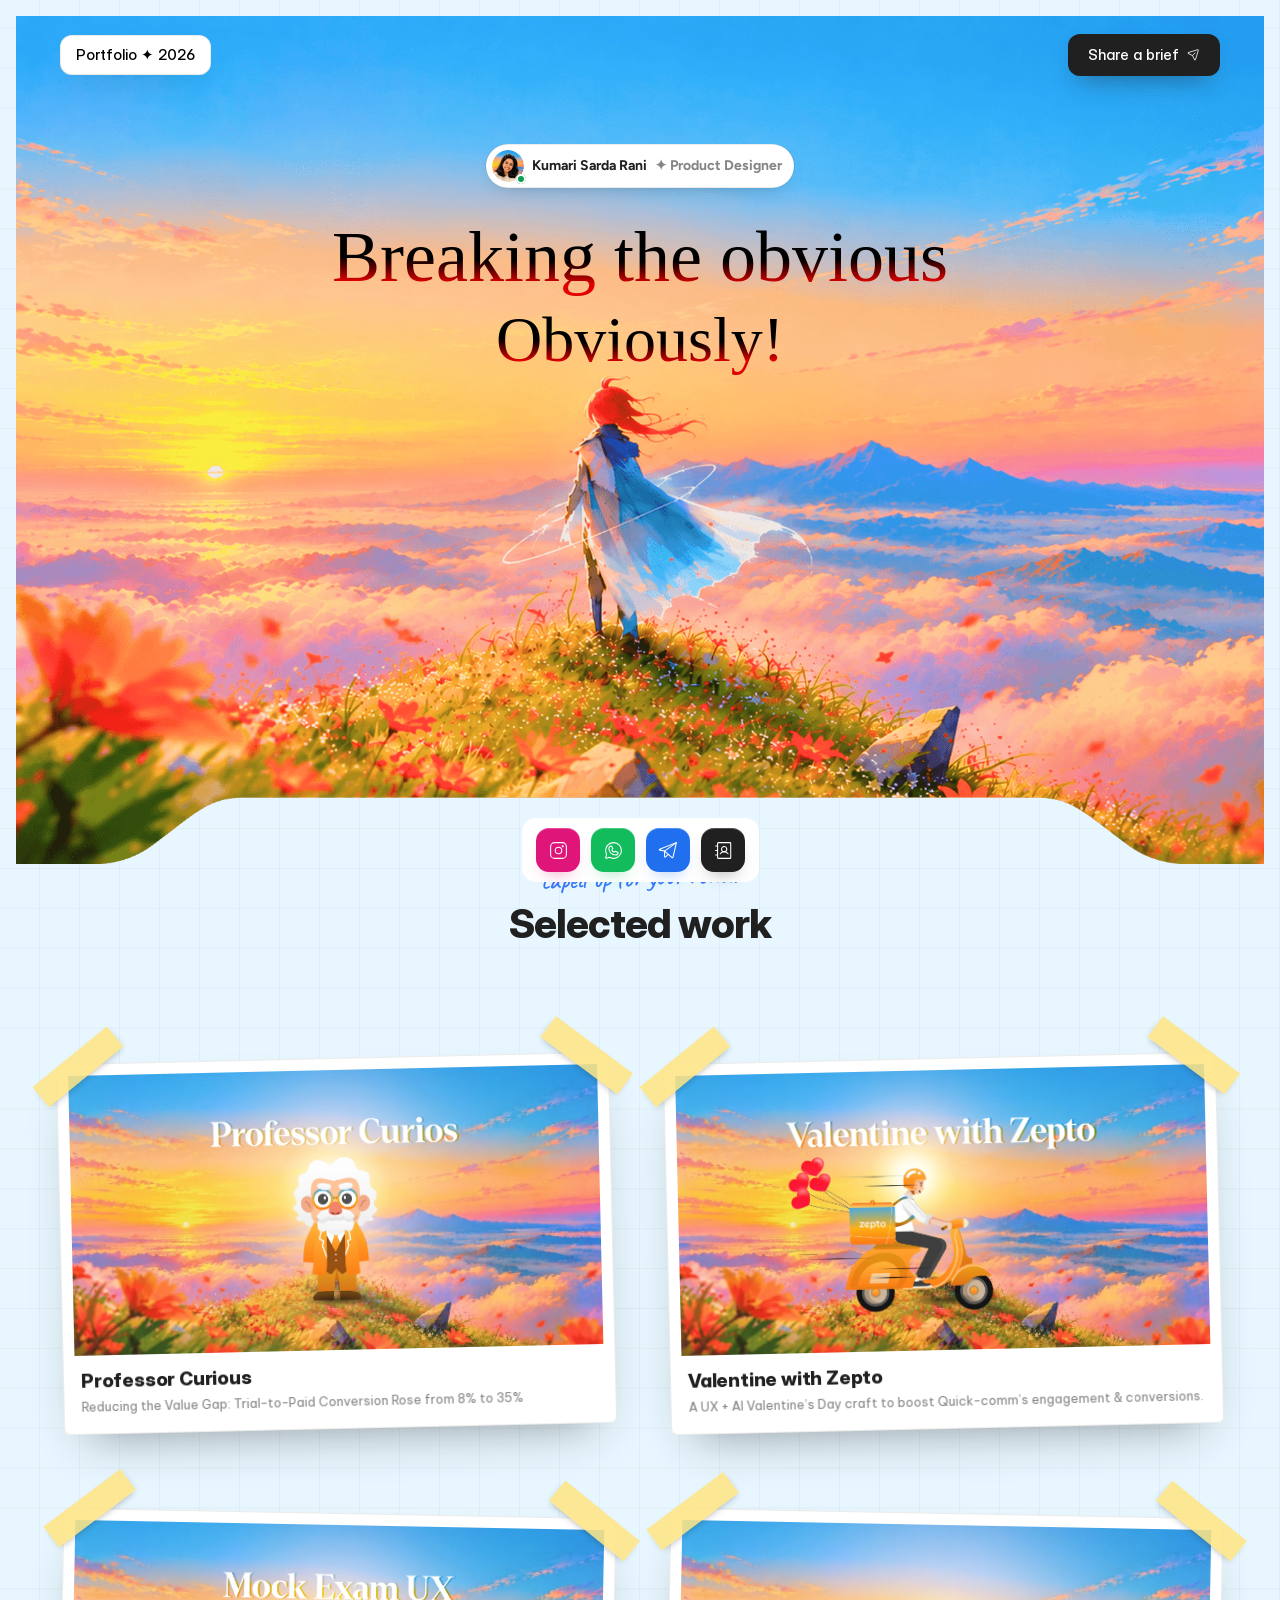
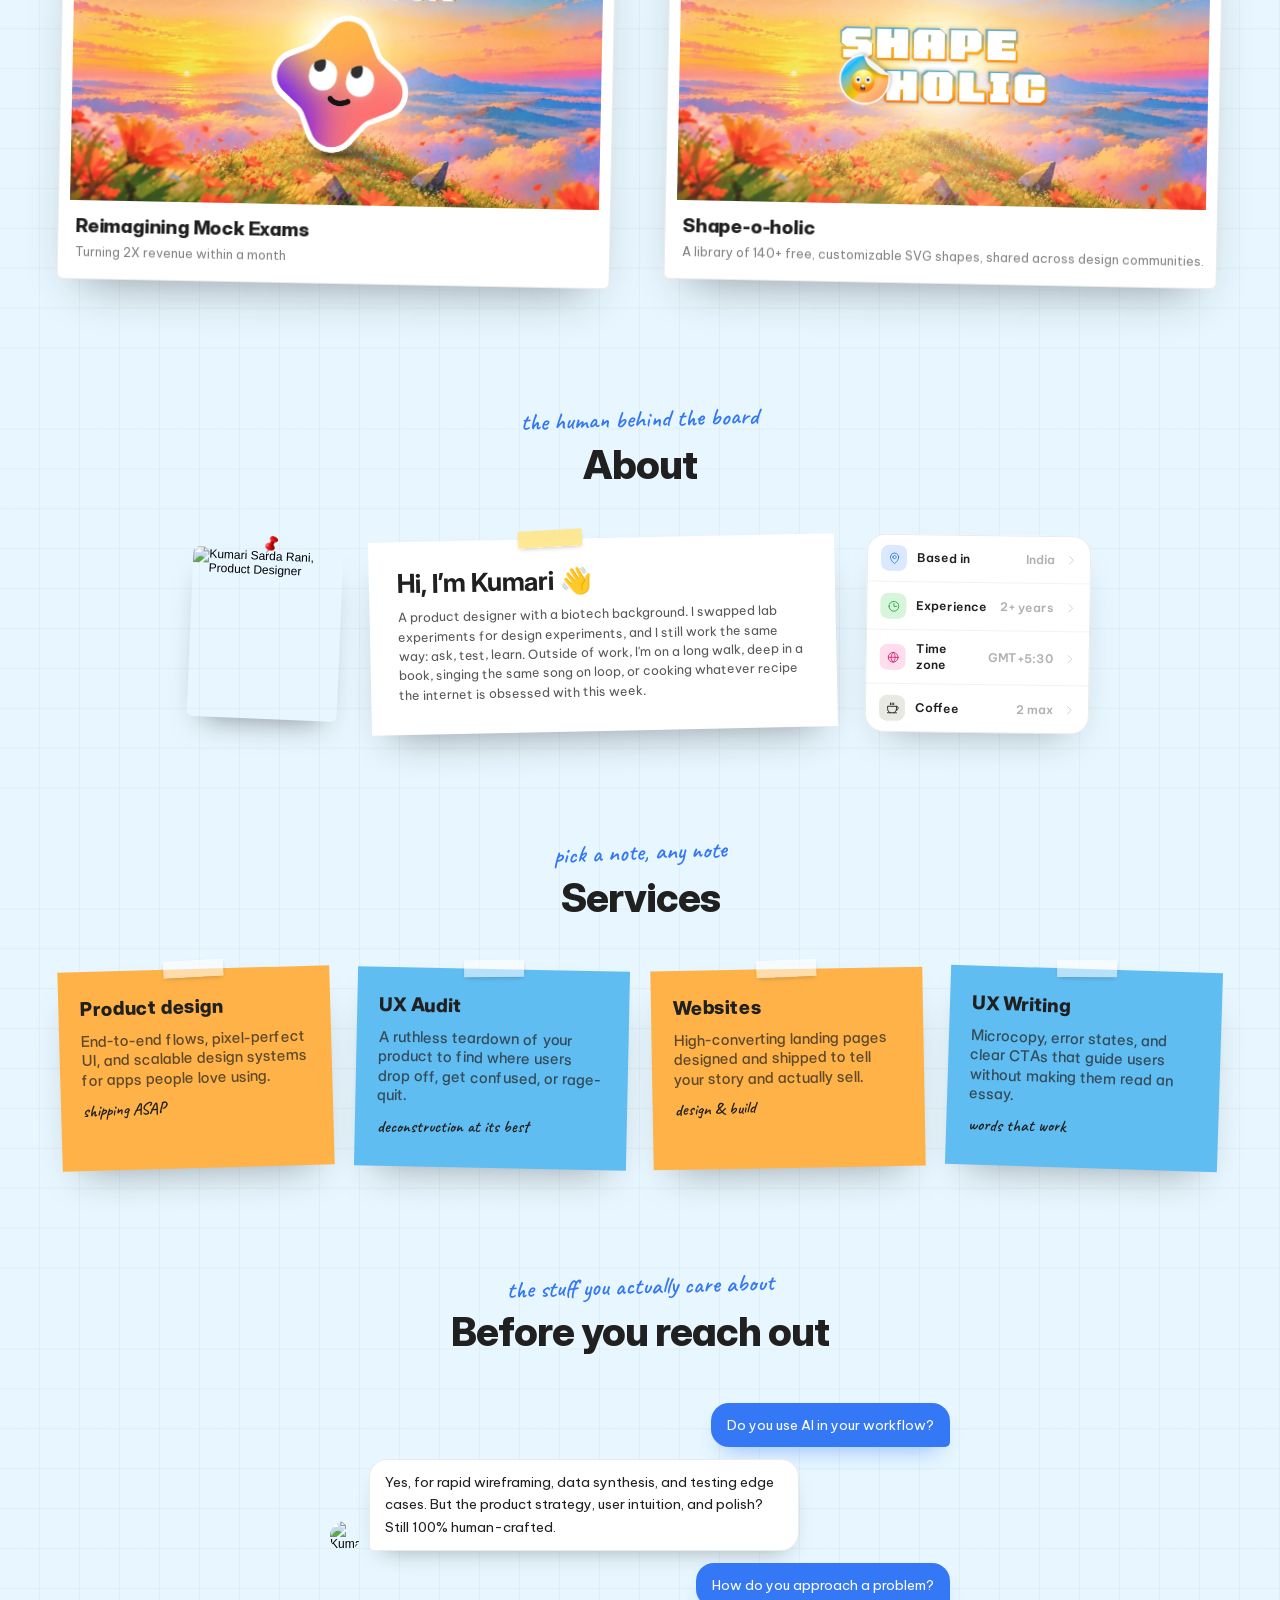
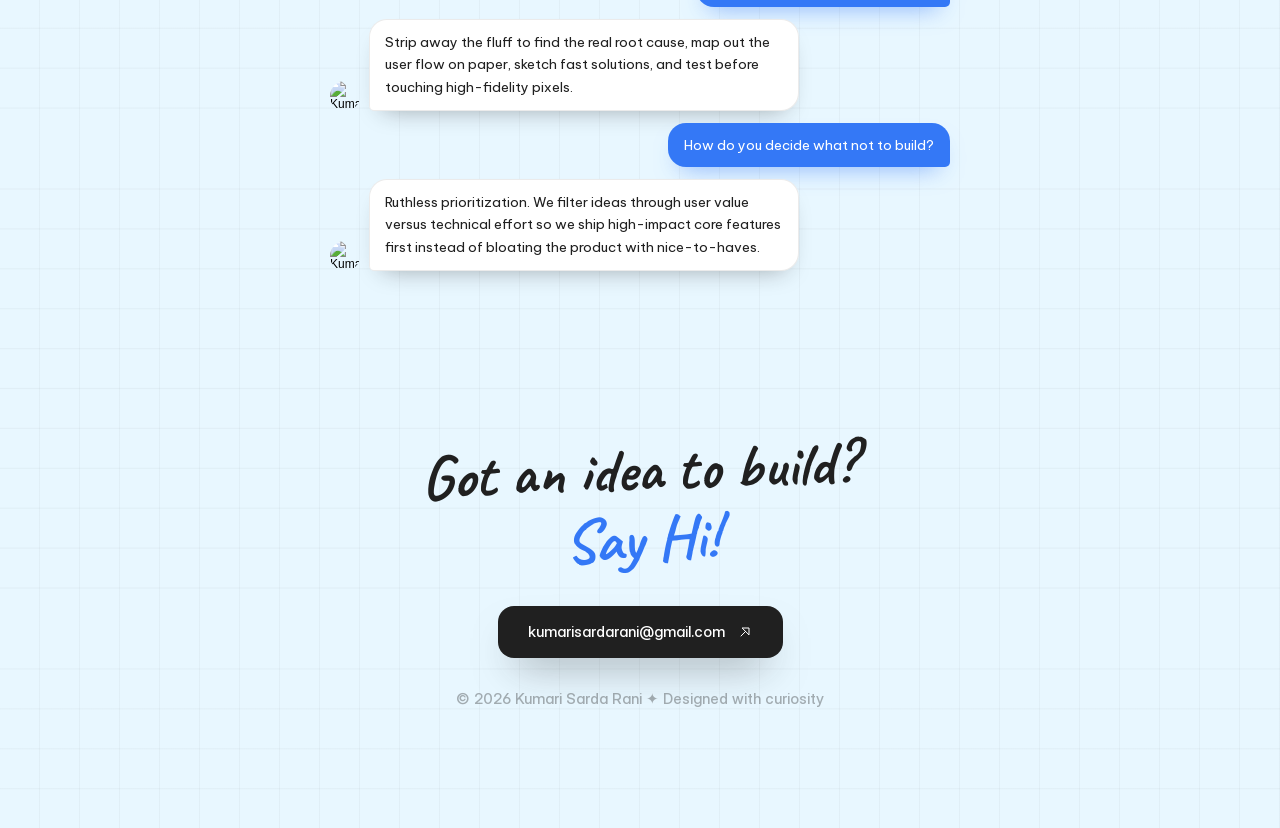
==== commit acdd3d7b: "Update portfolio copy, colors and project links - Rewrite About stats, Services notes, Q&A and closi" ====
--- a/index.html
+++ b/index.html
@@ -50,7 +50,7 @@
     
     <!-- End of bodyStart -->
 	
-	<div id="main" data-framer-hydrate-v2="{&quot;routeId&quot;:&quot;augiA20Il&quot;,&quot;localeId&quot;:&quot;default&quot;,&quot;breakpoints&quot;:[{&quot;hash&quot;:&quot;72rtr7&quot;,&quot;mediaQuery&quot;:&quot;(min-width: 1200px)&quot;},{&quot;hash&quot;:&quot;138be12&quot;,&quot;mediaQuery&quot;:&quot;(min-width: 810px) and (max-width: 1199.98px)&quot;},{&quot;hash&quot;:&quot;v99mk3&quot;,&quot;mediaQuery&quot;:&quot;(max-width: 809.98px)&quot;}]}" data-framer-ssr-released-at="2026-08-12T12:02:11.066Z" data-framer-page-optimized-at="2026-08-15T16:05:31.035Z" data-framer-generated-page=""><!--$--><div data-framer-root="" class="framer-xCVAj framer-WBG1v framer-s7m3p framer-gv6Cj framer-35vaf framer-HmadE framer-bVsS7 framer-9eb9a framer-CSTJw framer-Jp7RD framer-wwyx8 framer-uZRca framer-XJ4Yb framer-eI7S1 framer-72rtr7" style="min-height:100vh;width:auto"><div class="framer-vwqhky-container" data-code-component-plugin-id="api" data-framer-name="Board Grid BG" name="Board Grid BG"><!--$--><div style="height:100%;width:100%;background-image:repeating-linear-gradient(0deg, transparent 0px, transparent 39px, rgba(32, 32, 32, 0.04) 39px, rgba(32, 32, 32, 0.04) 40px), repeating-linear-gradient(90deg, transparent 0px, transparent 39px, rgba(32, 32, 32, 0.04) 39px, rgba(32, 32, 32, 0.04) 40px);pointer-events:none"></div><!--/$--></div><div class="framer-1htyw3l" data-framer-name="Board Chrome"><div class="framer-1aymvrj" data-framer-name="Board Name"><div class="framer-bp1i85" data-framer-component-type="RichTextContainer" style="transform:none"><h4 class="framer-text framer-styles-preset-togrfy" data-styles-preset="t0YQ4asLa" dir="auto">Portfolio ✦ 2026</h4></div></div><div class="framer-1q4qiec" data-framer-name="Crew"><div class="framer-18wbokd" data-framer-name="Share Button" id="18wbokd" tabindex="0"><div class="framer-168aw4y" data-framer-component-type="RichTextContainer" style="transform:none"><h4 class="framer-text framer-styles-preset-togrfy" data-styles-preset="t0YQ4asLa" dir="auto" style="--framer-text-alignment:start;--framer-text-color:var(--token-5c3cedf1-19c2-4684-9f5a-f457840b2922)">Share a brief</h4></div><svg class="framer-XkeER framer-1x7hxxe" role="presentation" viewBox="0 0 24 24"><use href="#777087443"></use></svg></div></div></div><div class="framer-oIPwR framer-72rtr7" data-framer-name="Hero"><div class="framer-xu1cos" data-framer-name="Desktop - 2"><div class="framer-1hg1ru4" data-framer-name="Subtract"><div style="position:absolute;border-radius:inherit;corner-shape:inherit;top:0;right:0;bottom:0;left:0" data-framer-background-image-wrapper="true"><img decoding="auto" width="2816" height="1696" sizes="calc(100vw - 32px)" srcset="assets/images/subtract-2.png 512w,assets/images/subtract-3.png 1024w,assets/images/subtract-4.png 2048w,assets/images/subtract-1.png 2816w" src="assets/images/subtract-1.png" alt="" style="display:block;width:100%;height:100%;border-radius:inherit;corner-shape:inherit;object-position:center;object-fit:contain"></div></div><div class="framer-1l70aic" data-framer-name="Frame 2147239549"><div class="framer-qunhy4" data-framer-name="Frame 2147239548"><div class="framer-9384ap" data-framer-name="Designer Badge:shadow"></div><div class="framer-161nyhx" data-framer-name="Avatar"><div class="framer-gr6v60" data-framer-name="Mira Kim, product designer"><div style="position:absolute;border-radius:inherit;corner-shape:inherit;top:0;right:0;bottom:0;left:0" data-framer-background-image-wrapper="true"><img decoding="auto" width="128" height="128" src="assets/images/mira-kim-product-designer-5.png" alt="" style="display:block;width:100%;height:100%;border-radius:inherit;corner-shape:inherit;object-position:center;object-fit:fill"></div></div><div class="framer-g9bvkq" data-framer-name="Status"><div class="framer-1jssi6c" data-border="true" data-framer-name="Border"></div></div></div><div class="framer-2nrazd" data-framer-name="Kumari Sarda Rani" data-framer-component-type="RichTextContainer" style="justify-content:center;transform:none"><p style="--framer-font-size:14px;--framer-line-height:16.2px" class="framer-text"><span style="--font-selector:R0Y7RmlndHJlZS03MDA=;--framer-font-family:&quot;Figtree&quot;;--framer-font-size:14px;--framer-font-weight:700;--framer-text-color:rgba(32, 32, 32, 1)" class="framer-text">Kumari Sarda Rani</span></p></div><div class="framer-1dvbwmf" data-framer-name="✦ Product Designer" data-framer-component-type="RichTextContainer" style="justify-content:center;transform:none"><p style="--framer-font-size:14px;--framer-line-height:16.2px" class="framer-text"><span style="--font-selector:R0Y7RmlndHJlZS03MDA=;--framer-font-family:&quot;Figtree&quot;;--framer-font-size:14px;--framer-font-weight:700;--framer-text-color:rgba(32, 32, 32, 0.550000011920929)" class="framer-text">✦ Product Designer</span></p></div></div><div class="framer-4fa2m8" data-framer-name="Frame 2147239547"><div class="framer-19827z9" data-framer-name="Breaking the obvious" data-framer-component-type="RichTextContainer" style="justify-content:center;transform:none"><p style="--framer-font-size:72px;--framer-text-alignment:center" class="framer-text"><span data-text-fill="true" style="background-image:radial-gradient(154.12166275675838% 64.21196582222089% at 50.00000077619242% 17.600001051130604%, rgb(0, 0, 0) 59.9493682384491%, rgb(224, 0, 0) 100%)" class="framer-text"><span style="--font-selector:R0Y7RGVudG9uIFRlc3QtNTAw;--framer-font-family:&quot;Denton Test&quot;;--framer-font-size:72px;--framer-font-weight:500" class="framer-text">Breaking the obvious</span></span></p></div><div class="framer-11j7hok" data-framer-name="Obviously!" data-framer-component-type="RichTextContainer" style="justify-content:center;transform:none"><p style="--framer-font-size:64px;--framer-text-alignment:center" class="framer-text"><span data-text-fill="true" style="background-image:radial-gradient(147.80187949203557% 61.57894651842757% at 50.000002276583785% 17.59999975563226%, rgb(0, 0, 0) 59.9493682384491%, rgb(224, 0, 0) 100%)" class="framer-text"><span style="--font-selector:R0Y7RGVudG9uIFRlc3QtNTAw;--framer-font-family:&quot;Denton Test&quot;;--framer-font-size:64px;--framer-font-weight:500;--framer-letter-spacing:0px" class="framer-text">Obviously!</span></span></p></div></div></div></div></div><div class="framer-rsy6lp" data-framer-name="Selected Work" id="work"><div class="framer-12bpuys" data-framer-name="Section Head" style="will-change: transform; opacity: 1; transform: none;"><div class="framer-1f5l5no" data-framer-component-type="RichTextContainer" style="transform:rotate(-2deg)"><p class="framer-text framer-styles-preset-pbi0ox" data-styles-preset="UrRmKETs_" dir="auto" style="--framer-text-alignment:center;--framer-text-color:var(--token-a730ac5d-b3a6-477c-82d3-5ecfaf88b477)">taped up for the client review</p></div><div class="ssr-variant hidden-v99mk3"><div class="framer-14vuwdj" data-framer-component-type="RichTextContainer" style="transform:none"><h2 class="framer-text framer-styles-preset-hg972z" data-styles-preset="qlzhWF8Hv" dir="auto" style="--framer-text-alignment:center;--framer-text-color:var(--token-247209f9-b9c6-49c2-9b6d-e4feacd8c1a2)">Selected work</h2></div></div></div><div class="framer-rmmhce" data-framer-name="Board Grid"><div class="framer-vhdfej" data-framer-name="Work Slot"><!--$--><!--$--><a class="framer-1fazbst framer-lux5qc" data-framer-name="Taped Ridge" href="./work/ridge" style="will-change: transform; opacity: 1; transform: rotate(-1.3deg);"><div class="framer-1aukwis" data-framer-name="Tape" style="transform:rotate(-38deg)"></div><div class="framer-1s3o5le" data-framer-name="Tape" style="transform:rotate(38deg)"></div><div class="ssr-variant"><div class="framer-hchl9w" data-framer-name="Photo"><div style="position:absolute;border-radius:inherit;corner-shape:inherit;top:0;right:0;bottom:0;left:0" data-framer-background-image-wrapper="true"><img decoding="auto" width="1902" height="827" sizes="(min-width: 1200px) calc(max(max((min(min(100vw, 1200px) - 40px, 1160px) - 54px) / 2, 50px), 1px) - 24px), (max-width: 809.98px) calc(max(min(min(100vw, 1200px) - 32px, 1160px), 1px) - 24px), (min-width: 810px) and (max-width: 1199.98px) calc(max(max((min(min(100vw, 1200px) - 40px, 1160px) - 54px) / 2, 50px), 1px) - 24px)" srcset="assets/images/ridge-identity-board-2.png 512w,assets/images/ridge-identity-board-3.png 1024w,assets/images/ridge-identity-board-1.png 1902w" src="assets/images/ridge-identity-board-1.png" alt="Ridge identity board" style="display:block;width:100%;height:100%;border-radius:inherit;corner-shape:inherit;object-position:24% 50.1%;object-fit:cover"></div><div class="framer-j4e74o" data-framer-name="Photo Zoom"><div style="position:absolute;border-radius:inherit;corner-shape:inherit;top:0;right:0;bottom:0;left:0" data-framer-background-image-wrapper="true"><img decoding="auto" width="1902" height="827" sizes="(min-width: 1200px) calc(max(max((min(min(100vw, 1200px) - 40px, 1160px) - 54px) / 2, 50px), 1px) - 24px), (max-width: 809.98px) calc(max(min(min(100vw, 1200px) - 32px, 1160px), 1px) - 24px), (min-width: 810px) and (max-width: 1199.98px) calc(max(max((min(min(100vw, 1200px) - 40px, 1160px) - 54px) / 2, 50px), 1px) - 24px)" srcset="assets/images/ridge-identity-board-2.png 512w,assets/images/ridge-identity-board-3.png 1024w,assets/images/ridge-identity-board-1.png 1902w" src="assets/images/ridge-identity-board-1.png" alt="Ridge identity board" style="display:block;width:100%;height:100%;border-radius:inherit;corner-shape:inherit;object-position:24% 50.1%;object-fit:cover"></div></div></div></div><div class="framer-5lmnrf" data-framer-name="Caption Row"><div class="framer-1yzeg5y" data-framer-name="Title Group"><div class="framer-1y6pwuz" data-framer-component-type="RichTextContainer" style="transform:none"><h3 class="framer-text framer-styles-preset-26dorh" data-styles-preset="YmCkVLyGR" dir="auto" style="--framer-text-alignment:start;--framer-text-color:var(--token-247209f9-b9c6-49c2-9b6d-e4feacd8c1a2)">Ridge</h3></div><div class="framer-1vyp8w0" data-framer-component-type="RichTextContainer" style="transform:none"><p class="framer-text framer-styles-preset-1lb4prq" data-styles-preset="yxaiLcNKG" dir="auto" style="--framer-text-alignment:start;--framer-text-color:var(--token-3e15eee8-c418-4e35-87c7-7312f36c0074)">Made for the long way around.</p></div></div><div class="framer-yuf6va" data-framer-component-type="RichTextContainer" style="transform:none"><h3 class="framer-text framer-styles-preset-26dorh" data-styles-preset="YmCkVLyGR" dir="auto" style="--framer-text-alignment:start;--framer-text-color:var(--token-69010457-fbd7-43ec-a3b7-b1417913cec3)">2026</h3></div></div></a><!--/$--><!--/$--></div><div class="framer-9ugpx2" data-framer-name="Work Slot"><!--$--><!--$--><a class="framer-1a18qos framer-lux5qc" data-framer-name="Taped Nomad" href="./work/nomad" style="will-change: transform; opacity: 1; transform: rotate(1.1deg);"><div class="framer-1byt4mj" data-framer-name="Tape" style="transform:rotate(-38deg)"></div><div class="framer-1iov6wz" data-framer-name="Tape" style="transform:rotate(38deg)"></div><div class="ssr-variant"><div class="framer-1nt01ku" data-framer-name="Photo"><div style="position:absolute;border-radius:inherit;corner-shape:inherit;top:0;right:0;bottom:0;left:0" data-framer-background-image-wrapper="true"><img decoding="auto" width="1672" height="941" sizes="(min-width: 1200px) calc(max(max((min(min(100vw, 1200px) - 40px, 1160px) - 54px) / 2, 50px), 1px) - 24px), (max-width: 809.98px) calc(max(min(min(100vw, 1200px) - 32px, 1160px), 1px) - 24px), (min-width: 810px) and (max-width: 1199.98px) calc(max(max((min(min(100vw, 1200px) - 40px, 1160px) - 54px) / 2, 50px), 1px) - 24px)" srcset="assets/images/nomad-store-board-2.png 512w,assets/images/nomad-store-board-3.png 1024w,assets/images/nomad-store-board-1.png 1672w" src="assets/images/nomad-store-board-1.png" alt="Nomad store board" style="display:block;width:100%;height:100%;border-radius:inherit;corner-shape:inherit;object-position:49.6% 66.4%;object-fit:cover"></div><div class="framer-1tz8qsq" data-framer-name="Photo Zoom"><div style="position:absolute;border-radius:inherit;corner-shape:inherit;top:0;right:0;bottom:0;left:0" data-framer-background-image-wrapper="true"><img decoding="auto" width="1672" height="941" sizes="(min-width: 1200px) calc(max(max((min(min(100vw, 1200px) - 40px, 1160px) - 54px) / 2, 50px), 1px) - 24px), (max-width: 809.98px) calc(max(min(min(100vw, 1200px) - 32px, 1160px), 1px) - 24px), (min-width: 810px) and (max-width: 1199.98px) calc(max(max((min(min(100vw, 1200px) - 40px, 1160px) - 54px) / 2, 50px), 1px) - 24px)" srcset="assets/images/nomad-store-board-2.png 512w,assets/images/nomad-store-board-3.png 1024w,assets/images/nomad-store-board-1.png 1672w" src="assets/images/nomad-store-board-1.png" alt="Nomad store board" style="display:block;width:100%;height:100%;border-radius:inherit;corner-shape:inherit;object-position:49.6% 66.4%;object-fit:cover"></div></div></div></div><div class="framer-134u8vp" data-framer-name="Caption Row"><div class="framer-iat7ws" data-framer-name="Title Group"><div class="framer-163hj19" data-framer-component-type="RichTextContainer" style="transform:none"><h3 class="framer-text framer-styles-preset-26dorh" data-styles-preset="YmCkVLyGR" dir="auto" style="--framer-text-alignment:start;--framer-text-color:var(--token-247209f9-b9c6-49c2-9b6d-e4feacd8c1a2)">Nomad</h3></div><div class="framer-60od51" data-framer-component-type="RichTextContainer" style="transform:none"><p class="framer-text framer-styles-preset-1lb4prq" data-styles-preset="yxaiLcNKG" dir="auto" style="--framer-text-alignment:start;--framer-text-color:var(--token-3e15eee8-c418-4e35-87c7-7312f36c0074)">Fruit, in full volume.</p></div></div><div class="framer-1gacl9r" data-framer-component-type="RichTextContainer" style="transform:none"><h3 class="framer-text framer-styles-preset-26dorh" data-styles-preset="YmCkVLyGR" dir="auto" style="--framer-text-alignment:start;--framer-text-color:var(--token-69010457-fbd7-43ec-a3b7-b1417913cec3)">2026</h3></div></div></a><!--/$--><!--/$--></div><div class="framer-1oneot4" data-framer-name="Work Slot"><!--$--><!--$--><a class="framer-12w419v framer-lux5qc" data-framer-name="Taped Fold" href="./work/fold" style="will-change: transform; opacity: 1; transform: rotate(-1.3deg);"><div class="framer-ynkc9h" data-framer-name="Tape" style="transform:rotate(-38deg)"></div><div class="framer-13vsm47" data-framer-name="Tape" style="transform:rotate(38deg)"></div><div class="ssr-variant"><div class="framer-1witzqz" data-framer-name="Photo"><div style="position:absolute;border-radius:inherit;corner-shape:inherit;top:0;right:0;bottom:0;left:0" data-framer-background-image-wrapper="true"><img decoding="auto" width="1672" height="941" sizes="(min-width: 1200px) calc(max(max((min(min(100vw, 1200px) - 40px, 1160px) - 54px) / 2, 50px), 1px) - 24px), (max-width: 809.98px) calc(max(min(min(100vw, 1200px) - 32px, 1160px), 1px) - 24px), (min-width: 810px) and (max-width: 1199.98px) calc(max(max((min(min(100vw, 1200px) - 40px, 1160px) - 54px) / 2, 50px), 1px) - 24px)" srcset="assets/images/fold-system-board-2.png 512w,assets/images/fold-system-board-3.png 1024w,assets/images/fold-system-board-1.png 1672w" src="assets/images/fold-system-board-1.png" alt="Fold system board" style="display:block;width:100%;height:100%;border-radius:inherit;corner-shape:inherit;object-position:center;object-fit:cover"></div><div class="framer-gddnln" data-framer-name="Photo Zoom"><div style="position:absolute;border-radius:inherit;corner-shape:inherit;top:0;right:0;bottom:0;left:0" data-framer-background-image-wrapper="true"><img decoding="auto" width="1672" height="941" sizes="(min-width: 1200px) calc(max(max((min(min(100vw, 1200px) - 40px, 1160px) - 54px) / 2, 50px), 1px) - 24px), (max-width: 809.98px) calc(max(min(min(100vw, 1200px) - 32px, 1160px), 1px) - 24px), (min-width: 810px) and (max-width: 1199.98px) calc(max(max((min(min(100vw, 1200px) - 40px, 1160px) - 54px) / 2, 50px), 1px) - 24px)" srcset="assets/images/fold-system-board-2.png 512w,assets/images/fold-system-board-3.png 1024w,assets/images/fold-system-board-1.png 1672w" src="assets/images/fold-system-board-1.png" alt="Fold system board" style="display:block;width:100%;height:100%;border-radius:inherit;corner-shape:inherit;object-position:center;object-fit:cover"></div></div></div></div><div class="framer-ab5gig" data-framer-name="Caption Row"><div class="framer-1uv9dq0" data-framer-name="Title Group"><div class="framer-7p5rud" data-framer-component-type="RichTextContainer" style="transform:none"><h3 class="framer-text framer-styles-preset-26dorh" data-styles-preset="YmCkVLyGR" dir="auto" style="--framer-text-alignment:start;--framer-text-color:var(--token-247209f9-b9c6-49c2-9b6d-e4feacd8c1a2)">Fold</h3></div><div class="framer-166wrda" data-framer-component-type="RichTextContainer" style="transform:none"><p class="framer-text framer-styles-preset-1lb4prq" data-styles-preset="yxaiLcNKG" dir="auto" style="--framer-text-alignment:start;--framer-text-color:var(--token-3e15eee8-c418-4e35-87c7-7312f36c0074)">Unfold your day.</p></div></div><div class="framer-1bvuxkb" data-framer-component-type="RichTextContainer" style="transform:none"><h3 class="framer-text framer-styles-preset-26dorh" data-styles-preset="YmCkVLyGR" dir="auto" style="--framer-text-alignment:start;--framer-text-color:var(--token-69010457-fbd7-43ec-a3b7-b1417913cec3)">2026</h3></div></div></a><!--/$--><!--/$--></div><div class="framer-1bw3rqk" data-framer-name="Work Slot"><!--$--><!--$--><a class="framer-ck027j framer-lux5qc" data-framer-name="Taped Nova" href="./work/nova" style="will-change: transform; opacity: 1; transform: rotate(1.1deg);"><div class="framer-1ohpze6" data-framer-name="Tape" style="transform:rotate(-38deg)"></div><div class="framer-1enoy4l" data-framer-name="Tape" style="transform:rotate(38deg)"></div><div class="ssr-variant"><div class="framer-58s26o" data-framer-name="Photo"><div style="position:absolute;border-radius:inherit;corner-shape:inherit;top:0;right:0;bottom:0;left:0" data-framer-background-image-wrapper="true"><img decoding="auto" width="1672" height="941" sizes="(min-width: 1200px) calc(max(max((min(min(100vw, 1200px) - 40px, 1160px) - 54px) / 2, 50px), 1px) - 24px), (max-width: 809.98px) calc(max(min(min(100vw, 1200px) - 32px, 1160px), 1px) - 24px), (min-width: 810px) and (max-width: 1199.98px) calc(max(max((min(min(100vw, 1200px) - 40px, 1160px) - 54px) / 2, 50px), 1px) - 24px)" srcset="assets/images/nova-3d-campaign-board-2.png 512w,assets/images/nova-3d-campaign-board-3.png 1024w,assets/images/nova-3d-campaign-board-1.png 1672w" src="assets/images/nova-3d-campaign-board-1.png" alt="Nova 3D campaign board" style="display:block;width:100%;height:100%;border-radius:inherit;corner-shape:inherit;object-position:center;object-fit:cover"></div><div class="framer-ycvtot" data-framer-name="Photo Zoom"><div style="position:absolute;border-radius:inherit;corner-shape:inherit;top:0;right:0;bottom:0;left:0" data-framer-background-image-wrapper="true"><img decoding="auto" width="1672" height="941" sizes="(min-width: 1200px) calc(max(max((min(min(100vw, 1200px) - 40px, 1160px) - 54px) / 2, 50px), 1px) - 24px), (max-width: 809.98px) calc(max(min(min(100vw, 1200px) - 32px, 1160px), 1px) - 24px), (min-width: 810px) and (max-width: 1199.98px) calc(max(max((min(min(100vw, 1200px) - 40px, 1160px) - 54px) / 2, 50px), 1px) - 24px)" srcset="assets/images/nova-3d-campaign-board-2.png 512w,assets/images/nova-3d-campaign-board-3.png 1024w,assets/images/nova-3d-campaign-board-1.png 1672w" src="assets/images/nova-3d-campaign-board-1.png" alt="Nova 3D campaign board" style="display:block;width:100%;height:100%;border-radius:inherit;corner-shape:inherit;object-position:center;object-fit:cover"></div></div></div></div><div class="framer-1g3lvs7" data-framer-name="Caption Row"><div class="framer-1ct6x4y" data-framer-name="Title Group"><div class="framer-1y7i3ea" data-framer-component-type="RichTextContainer" style="transform:none"><h3 class="framer-text framer-styles-preset-26dorh" data-styles-preset="YmCkVLyGR" dir="auto" style="--framer-text-alignment:start;--framer-text-color:var(--token-247209f9-b9c6-49c2-9b6d-e4feacd8c1a2)">Nova</h3></div><div class="framer-7as1ft" data-framer-component-type="RichTextContainer" style="transform:none"><p class="framer-text framer-styles-preset-1lb4prq" data-styles-preset="yxaiLcNKG" dir="auto" style="--framer-text-alignment:start;--framer-text-color:var(--token-3e15eee8-c418-4e35-87c7-7312f36c0074)">Сacao, made visible</p></div></div><div class="framer-1wk7h4c" data-framer-component-type="RichTextContainer" style="transform:none"><h3 class="framer-text framer-styles-preset-26dorh" data-styles-preset="YmCkVLyGR" dir="auto" style="--framer-text-alignment:start;--framer-text-color:var(--token-69010457-fbd7-43ec-a3b7-b1417913cec3)">2026</h3></div></div></a><!--/$--><!--/$--></div></div></div><section class="framer-56w7g5" data-framer-name="About"><div class="framer-gjm75b" data-framer-name="Head" style="will-change: transform; opacity: 1; transform: none;"><div class="framer-2kt8as" data-framer-component-type="RichTextContainer" style="transform:rotate(-1.6deg)"><p class="framer-text framer-styles-preset-pbi0ox" data-styles-preset="UrRmKETs_" dir="auto" style="--framer-text-alignment:start;--framer-text-color:var(--token-a730ac5d-b3a6-477c-82d3-5ecfaf88b477)">the human behind the board</p></div><div class="framer-uz81tv" data-framer-component-type="RichTextContainer" style="transform:none"><h2 class="framer-text framer-styles-preset-hg972z" data-styles-preset="qlzhWF8Hv" dir="auto" style="--framer-text-alignment:start;--framer-text-color:var(--token-247209f9-b9c6-49c2-9b6d-e4feacd8c1a2)">About</h2></div></div><div class="framer-1nmz7u5" data-framer-name="Wall" style="will-change: transform; opacity: 1; transform: none;"><div class="ssr-variant"><div class="framer-1hna37z" data-framer-name="Pinned Photo" style="transform:rotate(2.4deg)"><div style="position:absolute;border-radius:inherit;corner-shape:inherit;top:0;right:0;bottom:0;left:0" data-framer-background-image-wrapper="true"><img decoding="auto" width="1086" height="1448" sizes="(min-width: 1200px) max(26px, 150px, 30px), (max-width: 809.98px) max(26px, 150px, 30px), (min-width: 810px) and (max-width: 1199.98px) max(26px, 150px, 30px)" src="assets/images/DP.jpg" alt="Kumari Sarda Rani, Product Designer" style="display:block;width:100%;height:100%;border-radius:inherit;corner-shape:inherit;object-position:47.7% 22.9%;object-fit:cover"></div></div></div><div class="ssr-variant"><div class="framer-eprdhd" data-framer-name="Pushpin"><div style="position:absolute;border-radius:inherit;corner-shape:inherit;top:0;right:0;bottom:0;left:0" data-framer-background-image-wrapper="true"><img decoding="auto" width="1254" height="990" sizes="(min-width: 1200px) 23px, (max-width: 809.98px) 23px, (min-width: 810px) and (max-width: 1199.98px) 23px" srcset="assets/images/pushpin-15.png 512w,assets/images/pushpin-16.png 1024w,assets/images/pushpin-17.png 1254w" src="assets/images/pushpin-17.png" alt="" style="display:block;width:100%;height:100%;border-radius:inherit;corner-shape:inherit;object-position:center;object-fit:cover"></div></div></div><div class="framer-14vnmx2" data-framer-name="Sticky Note" style="transform:rotate(-1.2deg)"><div class="framer-k3q0ya" data-framer-name="Tape" style="transform:rotate(-2deg)"></div><div class="framer-b9z4n7" data-framer-component-type="RichTextContainer" style="transform:none"><p dir="auto" style="--font-selector:RlI7SW50ZXJEaXNwbGF5LUJvbGQ=;--framer-font-family:&quot;Inter Display&quot;, &quot;Inter Display Placeholder&quot;, sans-serif;--framer-font-size:26px;--framer-font-weight:700;--framer-text-color:var(--token-247209f9-b9c6-49c2-9b6d-e4feacd8c1a2)" class="framer-text">Hi, I’m Kumari<span style="--font-selector:R0Y7Q2F2ZWF0LTcwMA==;--framer-font-family:&quot;Caveat&quot;, &quot;Caveat Placeholder&quot;, sans-serif" class="framer-text"> 👋</span></p></div><div class="framer-14uyrae" data-framer-component-type="RichTextContainer" style="transform:none"><p class="framer-text framer-styles-preset-1lb4prq" data-styles-preset="yxaiLcNKG" dir="auto" style="--framer-text-color:rgba(32, 32, 32, 0.75)">Formerly a senior designer at two startups you’ve probably used. Now independent, three clients at a time so every project gets real attention. I sketch on paper, ship in Figma and Framer, and answer email like a human.</p></div></div><div class="framer-1e4q9xl" data-framer-name="Settings Card" style="transform:rotate(0.8deg)"><div class="framer-13pjs0" data-border="true" data-framer-name="Based in Row"><div class="framer-apeqo1" data-framer-name="Icon Tile"><svg class="framer-XrTFE framer-1kohhum" role="presentation" viewBox="0 0 24 24"><use href="#4159562592"></use></svg></div><div class="framer-1jhjvr6" data-framer-component-type="RichTextContainer" style="transform:none"><p class="framer-text framer-styles-preset-1bad5u3" data-styles-preset="ZkJhfpQE3" dir="auto" style="--framer-text-alignment:start;--framer-text-color:var(--token-247209f9-b9c6-49c2-9b6d-e4feacd8c1a2)">Based in</p></div><div class="framer-nlqlbr" data-framer-component-type="RichTextContainer" style="transform:none"><p class="framer-text framer-styles-preset-1bad5u3" data-styles-preset="ZkJhfpQE3" dir="auto" style="--framer-text-alignment:start;--framer-text-color:var(--token-69010457-fbd7-43ec-a3b7-b1417913cec3)">Lisbon</p></div><svg class="framer-eivmu framer-1prfw3u" role="presentation" viewBox="0 0 24 24"><use href="#3166100823"></use></svg></div><div class="framer-v2rgkj" data-border="true" data-framer-name="Experience Row"><div class="framer-182v735" data-framer-name="Icon Tile"><svg class="framer-d4tNk framer-1mgolod" role="presentation" viewBox="0 0 24 24"><use href="#1727193461"></use></svg></div><div class="framer-10eu2b6" data-framer-component-type="RichTextContainer" style="transform:none"><p class="framer-text framer-styles-preset-1bad5u3" data-styles-preset="ZkJhfpQE3" dir="auto" style="--framer-text-alignment:start;--framer-text-color:var(--token-247209f9-b9c6-49c2-9b6d-e4feacd8c1a2)">Experience</p></div><div class="framer-hyizr9" data-framer-component-type="RichTextContainer" style="transform:none"><p class="framer-text framer-styles-preset-1bad5u3" data-styles-preset="ZkJhfpQE3" dir="auto" style="--framer-text-alignment:start;--framer-text-color:var(--token-69010457-fbd7-43ec-a3b7-b1417913cec3)">8 yrs</p></div><svg class="framer-eivmu framer-1igk400" role="presentation" viewBox="0 0 24 24"><use href="#3166100823"></use></svg></div><div class="framer-75j1u6" data-border="true" data-framer-name="Projects Row"><div class="framer-1xix5mg" data-framer-name="Icon Tile"><svg class="framer-C3gnG framer-978h9i" role="presentation" viewBox="0 0 24 24"><use href="#925893205"></use></svg></div><div class="framer-xag6pi" data-framer-component-type="RichTextContainer" style="transform:none"><p class="framer-text framer-styles-preset-1bad5u3" data-styles-preset="ZkJhfpQE3" dir="auto" style="--framer-text-alignment:start;--framer-text-color:var(--token-247209f9-b9c6-49c2-9b6d-e4feacd8c1a2)">Projects</p></div><div class="framer-1a5osaj" data-framer-component-type="RichTextContainer" style="transform:none"><p class="framer-text framer-styles-preset-1bad5u3" data-styles-preset="ZkJhfpQE3" dir="auto" style="--framer-text-alignment:start;--framer-text-color:var(--token-69010457-fbd7-43ec-a3b7-b1417913cec3)">40+</p></div><svg class="framer-eivmu framer-d3w9l0" role="presentation" viewBox="0 0 24 24"><use href="#3166100823"></use></svg></div><div class="framer-1x1b2ox" data-framer-name="Coffee Row"><div class="framer-1fi9zan" data-framer-name="Icon Tile"><svg class="framer-7Z1tA framer-h2p8ws" role="presentation" viewBox="0 0 24 24"><use href="#1990600975"></use></svg></div><div class="framer-1ekeb3u" data-framer-component-type="RichTextContainer" style="transform:none"><p class="framer-text framer-styles-preset-1bad5u3" data-styles-preset="ZkJhfpQE3" dir="auto" style="--framer-text-alignment:start;--framer-text-color:var(--token-247209f9-b9c6-49c2-9b6d-e4feacd8c1a2)">Coffee</p></div><div class="framer-l9a5aa" data-framer-component-type="RichTextContainer" style="transform:none"><p class="framer-text framer-styles-preset-1bad5u3" data-styles-preset="ZkJhfpQE3" dir="auto" style="--framer-text-alignment:start;--framer-text-color:var(--token-69010457-fbd7-43ec-a3b7-b1417913cec3)">2 max</p></div><svg class="framer-eivmu framer-16ri8jj" role="presentation" viewBox="0 0 24 24"><use href="#3166100823"></use></svg></div></div></div></section><div class="framer-1tg525n" data-framer-name="Services"><div class="framer-1js609o" data-framer-name="Section Head" style="will-change: transform; opacity: 1; transform: none;"><div class="ssr-variant hidden-v99mk3"><div class="framer-qxgrjd" data-framer-component-type="RichTextContainer" style="transform:rotate(-2deg)"><p class="framer-text framer-styles-preset-pbi0ox" data-styles-preset="UrRmKETs_" dir="auto" style="--framer-text-alignment:center;--framer-text-color:var(--token-a730ac5d-b3a6-477c-82d3-5ecfaf88b477)">pick a note, any note</p></div></div><div class="ssr-variant hidden-v99mk3"><div class="framer-1b1e49h" data-framer-component-type="RichTextContainer" style="transform:none"><h2 class="framer-text framer-styles-preset-hg972z" data-styles-preset="qlzhWF8Hv" dir="auto" style="--framer-text-alignment:center;--framer-text-color:var(--token-247209f9-b9c6-49c2-9b6d-e4feacd8c1a2)">Services</h2></div></div></div><div class="framer-11xqwiq" data-framer-name="Sticky Grid" style="will-change: transform; opacity: 1; transform: none;"><div class="framer-3r7b9d" data-framer-name="Note Brand sprints" style="transform:rotate(-1.6deg)"><div class="framer-1ugc98d" data-framer-name="Tape" style="transform:rotate(-1.5deg)"></div><div class="framer-mnvr41" data-framer-component-type="RichTextContainer" style="transform:none"><h3 class="framer-text framer-styles-preset-26dorh" data-styles-preset="YmCkVLyGR" dir="auto" style="--framer-text-alignment:start;--framer-text-color:var(--token-247209f9-b9c6-49c2-9b6d-e4feacd8c1a2)">Brand sprints</h3></div><div class="framer-nxc5vy" data-framer-component-type="RichTextContainer" style="transform:none"><h4 class="framer-text framer-styles-preset-togrfy" data-styles-preset="t0YQ4asLa" dir="auto" style="--framer-text-alignment:start;--framer-text-color:var(--token-67a56893-c987-471e-b50d-5dc4005bbb5b)">Name, logo, voice and a starter kit in three weeks of honest work.</h4></div><div class="framer-dyfg6x" data-framer-component-type="RichTextContainer" style="transform:rotate(-1deg)"><p class="framer-text framer-styles-preset-nbmbom" data-styles-preset="FI84m6fg6" dir="auto" style="--framer-text-alignment:start;--framer-text-color:var(--token-247209f9-b9c6-49c2-9b6d-e4feacd8c1a2)">from $6k</p></div></div><div class="framer-wrh2g1" data-framer-name="Note Websites" style="transform:rotate(1.2deg)"><div class="framer-1wlvgo3" data-framer-name="Tape" style="transform:rotate(-1.5deg)"></div><div class="framer-lt7bt9" data-framer-component-type="RichTextContainer" style="transform:none"><h3 class="framer-text framer-styles-preset-26dorh" data-styles-preset="YmCkVLyGR" dir="auto" style="--framer-text-alignment:start;--framer-text-color:var(--token-247209f9-b9c6-49c2-9b6d-e4feacd8c1a2)">Websites</h3></div><div class="framer-ouck5l" data-framer-component-type="RichTextContainer" style="transform:none"><h4 class="framer-text framer-styles-preset-togrfy" data-styles-preset="t0YQ4asLa" dir="auto" style="--framer-text-alignment:start;--framer-text-color:var(--token-67a56893-c987-471e-b50d-5dc4005bbb5b)">Design and build, launch included. Framer, Webflow or code.</h4></div><div class="framer-i1kuow" data-framer-component-type="RichTextContainer" style="transform:rotate(-1deg)"><p class="framer-text framer-styles-preset-nbmbom" data-styles-preset="FI84m6fg6" dir="auto" style="--framer-text-alignment:start;--framer-text-color:var(--token-247209f9-b9c6-49c2-9b6d-e4feacd8c1a2)">from $8k</p></div></div><div class="framer-1nlautb" data-framer-name="Note Product design" style="transform:rotate(-1deg)"><div class="framer-1b08afi" data-framer-name="Tape" style="transform:rotate(-1.5deg)"></div><div class="framer-1sc5ck0" data-framer-component-type="RichTextContainer" style="transform:none"><h3 class="framer-text framer-styles-preset-26dorh" data-styles-preset="YmCkVLyGR" dir="auto" style="--framer-text-alignment:start;--framer-text-color:var(--token-247209f9-b9c6-49c2-9b6d-e4feacd8c1a2)">Product design</h3></div><div class="framer-1qtrwcf" data-framer-component-type="RichTextContainer" style="transform:none"><h4 class="framer-text framer-styles-preset-togrfy" data-styles-preset="t0YQ4asLa" dir="auto" style="--framer-text-alignment:start;--framer-text-color:var(--token-67a56893-c987-471e-b50d-5dc4005bbb5b)">Flows, interfaces and systems for software people rely on.</h4></div><div class="framer-xwpvln" data-framer-component-type="RichTextContainer" style="transform:rotate(-1deg)"><p class="framer-text framer-styles-preset-nbmbom" data-styles-preset="FI84m6fg6" dir="auto" style="--framer-text-alignment:start;--framer-text-color:var(--token-247209f9-b9c6-49c2-9b6d-e4feacd8c1a2)">monthly</p></div></div><div class="framer-f2q2fe" data-framer-name="Note Workshops" style="transform:rotate(1.8deg)"><div class="framer-1ljigxj" data-framer-name="Tape" style="transform:rotate(-1.5deg)"></div><div class="framer-v8zyuu" data-framer-component-type="RichTextContainer" style="transform:none"><h3 class="framer-text framer-styles-preset-26dorh" data-styles-preset="YmCkVLyGR" dir="auto" style="--framer-text-alignment:start;--framer-text-color:var(--token-247209f9-b9c6-49c2-9b6d-e4feacd8c1a2)">Workshops</h3></div><div class="framer-zanjum" data-framer-component-type="RichTextContainer" style="transform:none"><h4 class="framer-text framer-styles-preset-togrfy" data-styles-preset="t0YQ4asLa" dir="auto" style="--framer-text-alignment:start;--framer-text-color:var(--token-67a56893-c987-471e-b50d-5dc4005bbb5b)">One day on a whiteboard with your team. We leave, the clarity stays.</h4></div><div class="framer-1qv2dw0" data-framer-component-type="RichTextContainer" style="transform:rotate(-1deg)"><p class="framer-text framer-styles-preset-nbmbom" data-styles-preset="FI84m6fg6" dir="auto" style="--framer-text-alignment:start;--framer-text-color:var(--token-247209f9-b9c6-49c2-9b6d-e4feacd8c1a2)">$2k / day</p></div></div></div></div><div class="framer-nilujq" data-framer-name="Fair Questions" style="will-change: transform; opacity: 1; transform: none;"><div class="framer-uw0opo" data-framer-name="Head" style="will-change: transform; opacity: 1; transform: none;"><div class="framer-kwvesb" data-framer-component-type="RichTextContainer" style="transform:rotate(-1.6deg)"><p class="framer-text framer-styles-preset-pbi0ox" data-styles-preset="UrRmKETs_" dir="auto" style="--framer-text-alignment:start;--framer-text-color:var(--token-a730ac5d-b3a6-477c-82d3-5ecfaf88b477)">you were going to ask anyway</p></div><div class="framer-1gtvvx0" data-framer-component-type="RichTextContainer" style="transform:none"><h2 class="framer-text framer-styles-preset-hg972z" data-styles-preset="qlzhWF8Hv" dir="auto" style="--framer-text-alignment:start;--framer-text-color:var(--token-247209f9-b9c6-49c2-9b6d-e4feacd8c1a2)">Fair questions</h2></div></div><div class="framer-1phpr3o" data-framer-name="Thread"><div class="framer-qy0wlu" data-framer-name="Question Row" style="will-change: transform; opacity: 1; transform: none;"><div class="framer-1ggkp55" data-framer-name="Question Bubble"><div class="framer-lqeqkb" data-framer-component-type="RichTextContainer" style="transform:none"><p class="framer-text framer-styles-preset-1q9opjn" data-styles-preset="jfJdThMdx" dir="auto" style="--framer-text-alignment:start;--framer-text-color:var(--token-5c3cedf1-19c2-4684-9f5a-f457840b2922)">How much does a project cost?</p></div></div></div><div class="framer-17gj6tl" data-framer-name="Answer Row" style="will-change: transform; opacity: 1; transform: none;"><div class="ssr-variant"><div class="framer-1nlnxfd" data-framer-name="Avatar"><div style="position:absolute;border-radius:inherit;corner-shape:inherit;top:0;right:0;bottom:0;left:0" data-framer-background-image-wrapper="true"><img decoding="auto" width="1086" height="1448" sizes="(min-width: 1200px) max(26px, 150px, 30px), (max-width: 809.98px) max(26px, 150px, 30px), (min-width: 810px) and (max-width: 1199.98px) max(26px, 150px, 30px)" src="assets/images/DP.jpg" alt="Kumari Sarda Rani" style="display:block;width:100%;height:100%;border-radius:inherit;corner-shape:inherit;object-position:49.6% 9.4%;object-fit:cover"></div></div></div><div class="framer-1kwhk" data-framer-name="Answer Bubble"><div class="framer-jezt" data-framer-component-type="RichTextContainer" style="transform:none"><p class="framer-text framer-styles-preset-1q9opjn" data-styles-preset="jfJdThMdx" dir="auto" style="--framer-text-alignment:start;--framer-text-color:var(--token-247209f9-b9c6-49c2-9b6d-e4feacd8c1a2)">Brands start at $6k, websites at $8k, product work is monthly. Exact number after one call.</p></div></div></div><div class="framer-185bmr6" data-framer-name="Question Row" style="will-change: transform; opacity: 1; transform: none;"><div class="framer-efdz00" data-framer-name="Question Bubble"><div class="framer-9xemjd" data-framer-component-type="RichTextContainer" style="transform:none"><p class="framer-text framer-styles-preset-1q9opjn" data-styles-preset="jfJdThMdx" dir="auto" style="--framer-text-alignment:start;--framer-text-color:var(--token-5c3cedf1-19c2-4684-9f5a-f457840b2922)">How long until we launch?</p></div></div></div><div class="framer-zd33lj" data-framer-name="Answer Row" style="will-change: transform; opacity: 1; transform: none;"><div class="ssr-variant"><div class="framer-166piy6" data-framer-name="Avatar"><div style="position:absolute;border-radius:inherit;corner-shape:inherit;top:0;right:0;bottom:0;left:0" data-framer-background-image-wrapper="true"><img decoding="auto" width="1086" height="1448" sizes="(min-width: 1200px) max(26px, 150px, 30px), (max-width: 809.98px) max(26px, 150px, 30px), (min-width: 810px) and (max-width: 1199.98px) max(26px, 150px, 30px)" src="assets/images/DP.jpg" alt="Kumari Sarda Rani" style="display:block;width:100%;height:100%;border-radius:inherit;corner-shape:inherit;object-position:49.6% 9.4%;object-fit:cover"></div></div></div><div class="framer-gisc5v" data-framer-name="Answer Bubble"><div class="framer-18ndfaq" data-framer-component-type="RichTextContainer" style="transform:none"><p class="framer-text framer-styles-preset-1q9opjn" data-styles-preset="jfJdThMdx" dir="auto" style="--framer-text-alignment:start;--framer-text-color:var(--token-247209f9-b9c6-49c2-9b6d-e4feacd8c1a2)">Most projects ship in six to eight weeks. You watch progress live on the tracker, so there is never a silent month.</p></div></div></div><div class="framer-1k37gmn" data-framer-name="Question Row" style="will-change: transform; opacity: 1; transform: none;"><div class="framer-118uaph" data-framer-name="Question Bubble"><div class="framer-1iunje2" data-framer-component-type="RichTextContainer" style="transform:none"><p class="framer-text framer-styles-preset-1q9opjn" data-styles-preset="jfJdThMdx" dir="auto" style="--framer-text-alignment:start;--framer-text-color:var(--token-5c3cedf1-19c2-4684-9f5a-f457840b2922)">What if I only have a messy idea?</p></div></div></div><div class="framer-5cgbjd" data-framer-name="Answer Row" style="will-change: transform; opacity: 1; transform: none;"><div class="ssr-variant"><div class="framer-16pa5hf" data-framer-name="Avatar"><div style="position:absolute;border-radius:inherit;corner-shape:inherit;top:0;right:0;bottom:0;left:0" data-framer-background-image-wrapper="true"><img decoding="auto" width="1086" height="1448" sizes="(min-width: 1200px) max(26px, 150px, 30px), (max-width: 809.98px) max(26px, 150px, 30px), (min-width: 810px) and (max-width: 1199.98px) max(26px, 150px, 30px)" src="assets/images/DP.jpg" alt="Kumari Sarda Rani" style="display:block;width:100%;height:100%;border-radius:inherit;corner-shape:inherit;object-position:49.6% 9.4%;object-fit:cover"></div></div></div><div class="framer-137me13" data-framer-name="Answer Bubble"><div class="framer-16562kn" data-framer-component-type="RichTextContainer" style="transform:none"><p class="framer-text framer-styles-preset-1q9opjn" data-styles-preset="jfJdThMdx" dir="auto" style="--framer-text-alignment:start;--framer-text-color:var(--token-247209f9-b9c6-49c2-9b6d-e4feacd8c1a2)">Perfect, that is my favourite starting material. Two sentences in the brief form is genuinely enough.</p></div></div></div></div></div><div class="framer-1p02t96" data-framer-name="Contact Footer" id="contact" style="will-change: transform; opacity: 1; transform: none;"><div class="framer-16571cf" data-framer-component-type="RichTextContainer" style="transform:rotate(-2deg)"><p class="framer-text framer-styles-preset-drp85a" data-styles-preset="WYX_s0V19" dir="auto" style="--framer-text-alignment:center"><span style="--framer-text-color:var(--token-247209f9-b9c6-49c2-9b6d-e4feacd8c1a2)" class="framer-text">got a messy idea?</span><br class="framer-text"><span style="--framer-text-color:var(--token-a730ac5d-b3a6-477c-82d3-5ecfaf88b477)" class="framer-text">perfect. bring it.</span></p></div><!--$--><a class="framer-1elk6gc framer-lux5qc" data-framer-name="Mail Button" href="mailto:hey@scribble.co" target="_blank"><div class="framer-1dzgy1j" data-framer-component-type="RichTextContainer" style="transform:none"><h4 class="framer-text framer-styles-preset-togrfy" data-styles-preset="t0YQ4asLa" dir="auto" style="--framer-text-alignment:start;--framer-text-color:var(--token-5c3cedf1-19c2-4684-9f5a-f457840b2922)">hey@scribble.co</h4></div><svg class="framer-mbPBj framer-8c2qy" role="presentation" viewBox="0 0 24 24"><use href="#3642559178"></use></svg></a><!--/$--><div class="framer-tirygl" data-framer-component-type="RichTextContainer" style="transform:none"><h4 class="framer-text framer-styles-preset-togrfy" data-styles-preset="t0YQ4asLa" dir="auto" style="--framer-text-alignment:center;--framer-text-color:var(--token-69010457-fbd7-43ec-a3b7-b1417913cec3)">© 2026 Kumari Sarda Rani ✦ Designed with curiosity</h4></div></div><div class="framer-qhupg4" data-framer-name="Toolbar Layer"><div class="framer-ixwi0s" data-framer-name="Contact Dock"><!--$--><a aria-label="Instagram" class="framer-1vplyur framer-lux5qc" data-framer-name="Instagram Tile" href="https://instagram.com" target="_blank" tabindex="0"><svg class="framer-SHCqu framer-10ofkh7" role="presentation" viewBox="0 0 24 24"><use href="#942143898"></use></svg></a><!--/$--><!--$--><a aria-label="WhatsApp" class="framer-s5dxwl framer-lux5qc" data-framer-name="WhatsApp Tile" href="https://wa.me" target="_blank" tabindex="0"><svg class="framer-X7Wxr framer-dmmqma" role="presentation" viewBox="0 0 24 24"><use href="#207206324"></use></svg></a><!--/$--><!--$--><a aria-label="Telegram" class="framer-26t14 framer-lux5qc" data-framer-name="Telegram Tile" href="https://web.telegram.org" target="_blank" tabindex="0"><svg class="framer-DjU2n framer-1dgwfor" role="presentation" viewBox="0 0 24 24"><use href="#2921807503"></use></svg></a><!--/$--><div aria-label="Contacts" class="framer-sqm67d" data-framer-name="Contacts Tile" id="sqm67d" tabindex="0"><svg class="framer-M8q4o framer-yr5ig7" role="presentation" viewBox="0 0 24 24"><use href="#4031789498"></use></svg></div></div></div></div><div id="overlay"></div><!--/$--></div><script>(()=>{function u(){function n(t,e,i){let r=document.createElement("a");r.href=t,r.target=i,r.rel=e,document.body.appendChild(r),r.click(),r.remove()}function o(t){if(this.dataset.hydrated){this.removeEventListener("click",o);return}t.preventDefault(),t.stopPropagation();let e=this.getAttribute("href");if(!e)return;if(/Mac|iPod|iPhone|iPad/u.test(navigator.userAgent)?t.metaKey:t.ctrlKey)return n(e,"","_blank");let r=this.getAttribute("rel")??"",c=this.getAttribute("target")??"";n(e,r,c)}function a(t){if(this.dataset.hydrated){this.removeEventListener("auxclick",o);return}t.preventDefault(),t.stopPropagation();let e=this.getAttribute("href");e&&n(e,"","_blank")}function s(t){if(this.dataset.hydrated){this.removeEventListener("keydown",s);return}if(t.key!=="Enter")return;t.preventDefault(),t.stopPropagation();let e=this.getAttribute("href");if(!e)return;let i=this.getAttribute("rel")??"",r=this.getAttribute("target")??"";n(e,i,r)}document.querySelectorAll("[data-nested-link]").forEach(t=>{t instanceof HTMLElement&&(t.addEventListener("click",o),t.addEventListener("auxclick",a),t.addEventListener("keydown",s))})}return u})()()</script>
+	<div id="main" data-framer-hydrate-v2="{&quot;routeId&quot;:&quot;augiA20Il&quot;,&quot;localeId&quot;:&quot;default&quot;,&quot;breakpoints&quot;:[{&quot;hash&quot;:&quot;72rtr7&quot;,&quot;mediaQuery&quot;:&quot;(min-width: 1200px)&quot;},{&quot;hash&quot;:&quot;138be12&quot;,&quot;mediaQuery&quot;:&quot;(min-width: 810px) and (max-width: 1199.98px)&quot;},{&quot;hash&quot;:&quot;v99mk3&quot;,&quot;mediaQuery&quot;:&quot;(max-width: 809.98px)&quot;}]}" data-framer-ssr-released-at="2026-08-12T12:02:11.066Z" data-framer-page-optimized-at="2026-08-15T16:05:31.035Z" data-framer-generated-page=""><!--$--><div data-framer-root="" class="framer-xCVAj framer-WBG1v framer-s7m3p framer-gv6Cj framer-35vaf framer-HmadE framer-bVsS7 framer-9eb9a framer-CSTJw framer-Jp7RD framer-wwyx8 framer-uZRca framer-XJ4Yb framer-eI7S1 framer-72rtr7" style="min-height:100vh;width:auto"><div class="framer-vwqhky-container" data-code-component-plugin-id="api" data-framer-name="Board Grid BG" name="Board Grid BG"><!--$--><div style="height:100%;width:100%;background-image:repeating-linear-gradient(0deg, transparent 0px, transparent 39px, rgba(32, 32, 32, 0.04) 39px, rgba(32, 32, 32, 0.04) 40px), repeating-linear-gradient(90deg, transparent 0px, transparent 39px, rgba(32, 32, 32, 0.04) 39px, rgba(32, 32, 32, 0.04) 40px);pointer-events:none"></div><!--/$--></div><div class="framer-1htyw3l" data-framer-name="Board Chrome"><div class="framer-1aymvrj" data-framer-name="Board Name"><div class="framer-bp1i85" data-framer-component-type="RichTextContainer" style="transform:none"><h4 class="framer-text framer-styles-preset-togrfy" data-styles-preset="t0YQ4asLa" dir="auto">Portfolio ✦ 2026</h4></div></div><div class="framer-1q4qiec" data-framer-name="Crew"><div class="framer-18wbokd" data-framer-name="Share Button" id="18wbokd" tabindex="0"><div class="framer-168aw4y" data-framer-component-type="RichTextContainer" style="transform:none"><h4 class="framer-text framer-styles-preset-togrfy" data-styles-preset="t0YQ4asLa" dir="auto" style="--framer-text-alignment:start;--framer-text-color:var(--token-5c3cedf1-19c2-4684-9f5a-f457840b2922)">Share a brief</h4></div><svg class="framer-XkeER framer-1x7hxxe" role="presentation" viewBox="0 0 24 24"><use href="#777087443"></use></svg></div></div></div><div class="framer-oIPwR framer-72rtr7" data-framer-name="Hero"><div class="framer-xu1cos" data-framer-name="Desktop - 2"><div class="framer-1hg1ru4" data-framer-name="Subtract"><div style="position:absolute;border-radius:inherit;corner-shape:inherit;top:0;right:0;bottom:0;left:0" data-framer-background-image-wrapper="true"><img decoding="auto" width="2816" height="1696" sizes="calc(100vw - 32px)" srcset="assets/images/subtract-2.png 512w,assets/images/subtract-3.png 1024w,assets/images/subtract-4.png 2048w,assets/images/subtract-1.png 2816w" src="assets/images/subtract-1.png" alt="" style="display:block;width:100%;height:100%;border-radius:inherit;corner-shape:inherit;object-position:center;object-fit:contain"></div></div><div class="framer-1l70aic" data-framer-name="Frame 2147239549"><div class="framer-qunhy4" data-framer-name="Frame 2147239548"><div class="framer-9384ap" data-framer-name="Designer Badge:shadow"></div><div class="framer-161nyhx" data-framer-name="Avatar"><div class="framer-gr6v60" data-framer-name="Mira Kim, product designer"><div style="position:absolute;border-radius:inherit;corner-shape:inherit;top:0;right:0;bottom:0;left:0" data-framer-background-image-wrapper="true"><img decoding="auto" width="128" height="128" src="assets/images/mira-kim-product-designer-5.png" alt="" style="display:block;width:100%;height:100%;border-radius:inherit;corner-shape:inherit;object-position:center;object-fit:fill"></div></div><div class="framer-g9bvkq" data-framer-name="Status"><div class="framer-1jssi6c" data-border="true" data-framer-name="Border"></div></div></div><div class="framer-2nrazd" data-framer-name="Kumari Sarda Rani" data-framer-component-type="RichTextContainer" style="justify-content:center;transform:none"><p style="--framer-font-size:14px;--framer-line-height:16.2px" class="framer-text"><span style="--font-selector:R0Y7RmlndHJlZS03MDA=;--framer-font-family:&quot;Figtree&quot;;--framer-font-size:14px;--framer-font-weight:700;--framer-text-color:rgba(32, 32, 32, 1)" class="framer-text">Kumari Sarda Rani</span></p></div><div class="framer-1dvbwmf" data-framer-name="✦ Product Designer" data-framer-component-type="RichTextContainer" style="justify-content:center;transform:none"><p style="--framer-font-size:14px;--framer-line-height:16.2px" class="framer-text"><span style="--font-selector:R0Y7RmlndHJlZS03MDA=;--framer-font-family:&quot;Figtree&quot;;--framer-font-size:14px;--framer-font-weight:700;--framer-text-color:rgba(32, 32, 32, 0.550000011920929)" class="framer-text">✦ Product Designer</span></p></div></div><div class="framer-4fa2m8" data-framer-name="Frame 2147239547"><div class="framer-19827z9" data-framer-name="Breaking the obvious" data-framer-component-type="RichTextContainer" style="justify-content:center;transform:none"><p style="--framer-font-size:72px;--framer-text-alignment:center" class="framer-text"><span data-text-fill="true" style="background-image:radial-gradient(154.12166275675838% 64.21196582222089% at 50.00000077619242% 17.600001051130604%, rgb(0, 0, 0) 59.9493682384491%, rgb(224, 0, 0) 100%)" class="framer-text"><span style="--font-selector:R0Y7RGVudG9uIFRlc3QtNTAw;--framer-font-family:&quot;Denton Test&quot;;--framer-font-size:72px;--framer-font-weight:500" class="framer-text">Breaking the obvious</span></span></p></div><div class="framer-11j7hok" data-framer-name="Obviously!" data-framer-component-type="RichTextContainer" style="justify-content:center;transform:none"><p style="--framer-font-size:64px;--framer-text-alignment:center" class="framer-text"><span data-text-fill="true" style="background-image:radial-gradient(147.80187949203557% 61.57894651842757% at 50.000002276583785% 17.59999975563226%, rgb(0, 0, 0) 59.9493682384491%, rgb(224, 0, 0) 100%)" class="framer-text"><span style="--font-selector:R0Y7RGVudG9uIFRlc3QtNTAw;--framer-font-family:&quot;Denton Test&quot;;--framer-font-size:64px;--framer-font-weight:500;--framer-letter-spacing:0px" class="framer-text">Obviously!</span></span></p></div></div></div></div></div><div class="framer-rsy6lp" data-framer-name="Selected Work" id="work"><div class="framer-12bpuys" data-framer-name="Section Head" style="will-change: transform; opacity: 1; transform: none;"><div class="framer-1f5l5no" data-framer-component-type="RichTextContainer" style="transform:rotate(-2deg)"><p class="framer-text framer-styles-preset-pbi0ox" data-styles-preset="UrRmKETs_" dir="auto" style="--framer-text-alignment:center;--framer-text-color:var(--token-a730ac5d-b3a6-477c-82d3-5ecfaf88b477)">taped up for your review</p></div><div class="ssr-variant hidden-v99mk3"><div class="framer-14vuwdj" data-framer-component-type="RichTextContainer" style="transform:none"><h2 class="framer-text framer-styles-preset-hg972z" data-styles-preset="qlzhWF8Hv" dir="auto" style="--framer-text-alignment:center;--framer-text-color:var(--token-247209f9-b9c6-49c2-9b6d-e4feacd8c1a2)">Selected work</h2></div></div></div><div class="framer-rmmhce" data-framer-name="Board Grid"><div class="framer-1oneot4" data-framer-name="Work Slot"><!--$--><!--$--><a class="framer-12w419v framer-lux5qc" data-framer-name="Taped Fold" href="https://www.behance.net/gallery/257505739/Reducing-the-value-gap-Trial-conversion-8-to-35" target="_blank" rel="noopener" style="will-change: transform; opacity: 1; transform: rotate(-1.3deg);"><div class="framer-ynkc9h" data-framer-name="Tape" style="transform:rotate(-38deg)"></div><div class="framer-13vsm47" data-framer-name="Tape" style="transform:rotate(38deg)"></div><div class="ssr-variant"><div class="framer-1witzqz" data-framer-name="Photo"><div style="position:absolute;border-radius:inherit;corner-shape:inherit;top:0;right:0;bottom:0;left:0" data-framer-background-image-wrapper="true"><img decoding="auto" width="1920" height="1080" src="assets/images/professorcurios-default.webp" alt="Professor Curious" style="display:block;width:100%;height:100%;border-radius:inherit;corner-shape:inherit;object-position:50% 50%;object-fit:cover"></div><div class="framer-gddnln" data-framer-name="Photo Zoom"><div style="position:absolute;border-radius:inherit;corner-shape:inherit;top:0;right:0;bottom:0;left:0" data-framer-background-image-wrapper="true"><img decoding="auto" width="1920" height="1080" src="assets/images/professorcurios-hover.webp" alt="Professor Curious" style="display:block;width:100%;height:100%;border-radius:inherit;corner-shape:inherit;object-position:50% 50%;object-fit:cover"></div></div></div></div><div class="framer-ab5gig" data-framer-name="Caption Row"><div class="framer-1uv9dq0" data-framer-name="Title Group"><div class="framer-7p5rud" data-framer-component-type="RichTextContainer" style="transform:none"><h3 class="framer-text framer-styles-preset-26dorh" data-styles-preset="YmCkVLyGR" dir="auto" style="--framer-text-alignment:start;--framer-text-color:var(--token-247209f9-b9c6-49c2-9b6d-e4feacd8c1a2)">Professor Curious</h3></div><div class="framer-166wrda" data-framer-component-type="RichTextContainer" style="transform:none"><p class="framer-text framer-styles-preset-1lb4prq" data-styles-preset="yxaiLcNKG" dir="auto" style="--framer-text-alignment:start;--framer-text-color:var(--token-3e15eee8-c418-4e35-87c7-7312f36c0074)">Reducing the Value Gap: Trial-to-Paid Conversion Rose from 8% to 35%</p></div></div><div class="framer-1bvuxkb" data-framer-component-type="RichTextContainer" style="transform:none"><h3 class="framer-text framer-styles-preset-26dorh" data-styles-preset="YmCkVLyGR" dir="auto" style="--framer-text-alignment:start;--framer-text-color:var(--token-69010457-fbd7-43ec-a3b7-b1417913cec3)">2026</h3></div></div></a><!--/$--><!--/$--></div><div class="framer-vhdfej" data-framer-name="Work Slot"><!--$--><!--$--><a class="framer-1fazbst framer-lux5qc" data-framer-name="Taped Ridge" href="https://medium.com/design-bootcamp/crafting-love-through-ai-valentine-with-zepto-a-ux-case-study-25168d1378d0?sharedUserId=ranisarda19" target="_blank" rel="noopener" style="will-change: transform; opacity: 1; transform: rotate(-1.3deg);"><div class="framer-1aukwis" data-framer-name="Tape" style="transform:rotate(-38deg)"></div><div class="framer-1s3o5le" data-framer-name="Tape" style="transform:rotate(38deg)"></div><div class="ssr-variant"><div class="framer-hchl9w" data-framer-name="Photo"><div style="position:absolute;border-radius:inherit;corner-shape:inherit;top:0;right:0;bottom:0;left:0" data-framer-background-image-wrapper="true"><img decoding="auto" width="1920" height="1080" src="assets/images/valentinezepto-default.webp" alt="Valentine with Zepto" style="display:block;width:100%;height:100%;border-radius:inherit;corner-shape:inherit;object-position:50% 50%;object-fit:cover"></div><div class="framer-j4e74o" data-framer-name="Photo Zoom"><div style="position:absolute;border-radius:inherit;corner-shape:inherit;top:0;right:0;bottom:0;left:0" data-framer-background-image-wrapper="true"><img decoding="auto" width="1920" height="1080" src="assets/images/valentinezepto-hover.webp" alt="Valentine with Zepto" style="display:block;width:100%;height:100%;border-radius:inherit;corner-shape:inherit;object-position:50% 50%;object-fit:cover"></div></div></div></div><div class="framer-5lmnrf" data-framer-name="Caption Row"><div class="framer-1yzeg5y" data-framer-name="Title Group"><div class="framer-1y6pwuz" data-framer-component-type="RichTextContainer" style="transform:none"><h3 class="framer-text framer-styles-preset-26dorh" data-styles-preset="YmCkVLyGR" dir="auto" style="--framer-text-alignment:start;--framer-text-color:var(--token-247209f9-b9c6-49c2-9b6d-e4feacd8c1a2)">Valentine with Zepto</h3></div><div class="framer-1vyp8w0" data-framer-component-type="RichTextContainer" style="transform:none"><p class="framer-text framer-styles-preset-1lb4prq" data-styles-preset="yxaiLcNKG" dir="auto" style="--framer-text-alignment:start;--framer-text-color:var(--token-3e15eee8-c418-4e35-87c7-7312f36c0074)">A UX + AI Valentine’s Day craft to boost Quick-comm’s engagement & conversions.</p></div></div><div class="framer-yuf6va" data-framer-component-type="RichTextContainer" style="transform:none"><h3 class="framer-text framer-styles-preset-26dorh" data-styles-preset="YmCkVLyGR" dir="auto" style="--framer-text-alignment:start;--framer-text-color:var(--token-69010457-fbd7-43ec-a3b7-b1417913cec3)">2024</h3></div></div></a><!--/$--><!--/$--></div><div class="framer-1bw3rqk" data-framer-name="Work Slot"><!--$--><!--$--><a class="framer-ck027j framer-lux5qc" data-framer-name="Taped Nova" href="./work/mock-exams/" style="will-change: transform; opacity: 1; transform: rotate(1.1deg);"><div class="framer-1ohpze6" data-framer-name="Tape" style="transform:rotate(-38deg)"></div><div class="framer-1enoy4l" data-framer-name="Tape" style="transform:rotate(38deg)"></div><div class="ssr-variant"><div class="framer-58s26o" data-framer-name="Photo"><div style="position:absolute;border-radius:inherit;corner-shape:inherit;top:0;right:0;bottom:0;left:0" data-framer-background-image-wrapper="true"><img decoding="auto" width="1920" height="1080" src="assets/images/mockexamux.webp" alt="Reimagining Mock Exams" style="display:block;width:100%;height:100%;border-radius:inherit;corner-shape:inherit;object-position:50% 50%;object-fit:cover"></div><div class="framer-ycvtot" data-framer-name="Photo Zoom"><div style="position:absolute;border-radius:inherit;corner-shape:inherit;top:0;right:0;bottom:0;left:0" data-framer-background-image-wrapper="true"><img decoding="auto" width="1920" height="1080" src="assets/images/mockexamux.webp" alt="Reimagining Mock Exams" style="display:block;width:100%;height:100%;border-radius:inherit;corner-shape:inherit;object-position:50% 50%;object-fit:cover"></div></div></div></div><div class="framer-1g3lvs7" data-framer-name="Caption Row"><div class="framer-1ct6x4y" data-framer-name="Title Group"><div class="framer-1y7i3ea" data-framer-component-type="RichTextContainer" style="transform:none"><h3 class="framer-text framer-styles-preset-26dorh" data-styles-preset="YmCkVLyGR" dir="auto" style="--framer-text-alignment:start;--framer-text-color:var(--token-247209f9-b9c6-49c2-9b6d-e4feacd8c1a2)">Reimagining Mock Exams</h3></div><div class="framer-7as1ft" data-framer-component-type="RichTextContainer" style="transform:none"><p class="framer-text framer-styles-preset-1lb4prq" data-styles-preset="yxaiLcNKG" dir="auto" style="--framer-text-alignment:start;--framer-text-color:var(--token-3e15eee8-c418-4e35-87c7-7312f36c0074)">Turning 2X revenue within a month</p></div></div><div class="framer-1wk7h4c" data-framer-component-type="RichTextContainer" style="transform:none"><h3 class="framer-text framer-styles-preset-26dorh" data-styles-preset="YmCkVLyGR" dir="auto" style="--framer-text-alignment:start;--framer-text-color:var(--token-69010457-fbd7-43ec-a3b7-b1417913cec3)">2025</h3></div></div></a><!--/$--><!--/$--></div><div class="framer-9ugpx2" data-framer-name="Work Slot"><!--$--><!--$--><a class="framer-1a18qos framer-lux5qc" data-framer-name="Taped Nomad" href="https://shapeoholic.live/" target="_blank" rel="noopener" style="will-change: transform; opacity: 1; transform: rotate(1.1deg);"><div class="framer-1byt4mj" data-framer-name="Tape" style="transform:rotate(-38deg)"></div><div class="framer-1iov6wz" data-framer-name="Tape" style="transform:rotate(38deg)"></div><div class="ssr-variant"><div class="framer-1nt01ku" data-framer-name="Photo"><div style="position:absolute;border-radius:inherit;corner-shape:inherit;top:0;right:0;bottom:0;left:0" data-framer-background-image-wrapper="true"><img decoding="auto" width="1920" height="1080" src="assets/images/shapeoholic-default.webp" alt="Shape-o-holic" style="display:block;width:100%;height:100%;border-radius:inherit;corner-shape:inherit;object-position:50% 50%;object-fit:cover"></div><div class="framer-1tz8qsq" data-framer-name="Photo Zoom"><div style="position:absolute;border-radius:inherit;corner-shape:inherit;top:0;right:0;bottom:0;left:0" data-framer-background-image-wrapper="true"><img decoding="auto" width="1920" height="1080" src="assets/images/shapeoholic-hover.webp" alt="Shape-o-holic" style="display:block;width:100%;height:100%;border-radius:inherit;corner-shape:inherit;object-position:50% 50%;object-fit:cover"></div></div></div></div><div class="framer-134u8vp" data-framer-name="Caption Row"><div class="framer-iat7ws" data-framer-name="Title Group"><div class="framer-163hj19" data-framer-component-type="RichTextContainer" style="transform:none"><h3 class="framer-text framer-styles-preset-26dorh" data-styles-preset="YmCkVLyGR" dir="auto" style="--framer-text-alignment:start;--framer-text-color:var(--token-247209f9-b9c6-49c2-9b6d-e4feacd8c1a2)">Shape-o-holic</h3></div><div class="framer-60od51" data-framer-component-type="RichTextContainer" style="transform:none"><p class="framer-text framer-styles-preset-1lb4prq" data-styles-preset="yxaiLcNKG" dir="auto" style="--framer-text-alignment:start;--framer-text-color:var(--token-3e15eee8-c418-4e35-87c7-7312f36c0074)">A library of 140+ free, customizable SVG shapes, shared across design communities.</p></div></div><div class="framer-1gacl9r" data-framer-component-type="RichTextContainer" style="transform:none"><h3 class="framer-text framer-styles-preset-26dorh" data-styles-preset="YmCkVLyGR" dir="auto" style="--framer-text-alignment:start;--framer-text-color:var(--token-69010457-fbd7-43ec-a3b7-b1417913cec3)">2024</h3></div></div></a><!--/$--><!--/$--></div></div></div><section class="framer-56w7g5" data-framer-name="About"><div class="framer-gjm75b" data-framer-name="Head" style="will-change: transform; opacity: 1; transform: none;"><div class="framer-2kt8as" data-framer-component-type="RichTextContainer" style="transform:rotate(-1.6deg)"><p class="framer-text framer-styles-preset-pbi0ox" data-styles-preset="UrRmKETs_" dir="auto" style="--framer-text-alignment:start;--framer-text-color:var(--token-a730ac5d-b3a6-477c-82d3-5ecfaf88b477)">the human behind the board</p></div><div class="framer-uz81tv" data-framer-component-type="RichTextContainer" style="transform:none"><h2 class="framer-text framer-styles-preset-hg972z" data-styles-preset="qlzhWF8Hv" dir="auto" style="--framer-text-alignment:start;--framer-text-color:var(--token-247209f9-b9c6-49c2-9b6d-e4feacd8c1a2)">About</h2></div></div><div class="framer-1nmz7u5" data-framer-name="Wall" style="will-change: transform; opacity: 1; transform: none;"><div class="ssr-variant"><div class="framer-1hna37z" data-framer-name="Pinned Photo" style="transform:rotate(2.4deg)"><div style="position:absolute;border-radius:inherit;corner-shape:inherit;top:0;right:0;bottom:0;left:0" data-framer-background-image-wrapper="true"><img decoding="auto" width="1086" height="1448" sizes="(min-width: 1200px) max(26px, 150px, 30px), (max-width: 809.98px) max(26px, 150px, 30px), (min-width: 810px) and (max-width: 1199.98px) max(26px, 150px, 30px)" src="assets/images/DP.jpg" alt="Kumari Sarda Rani, Product Designer" style="display:block;width:100%;height:100%;border-radius:inherit;corner-shape:inherit;object-position:47.7% 22.9%;object-fit:cover"></div></div></div><div class="ssr-variant"><div class="framer-eprdhd" data-framer-name="Pushpin"><div style="position:absolute;border-radius:inherit;corner-shape:inherit;top:0;right:0;bottom:0;left:0" data-framer-background-image-wrapper="true"><img decoding="auto" width="1254" height="990" sizes="(min-width: 1200px) 23px, (max-width: 809.98px) 23px, (min-width: 810px) and (max-width: 1199.98px) 23px" srcset="assets/images/pushpin-15.png 512w,assets/images/pushpin-16.png 1024w,assets/images/pushpin-17.png 1254w" src="assets/images/pushpin-17.png" alt="" style="display:block;width:100%;height:100%;border-radius:inherit;corner-shape:inherit;object-position:center;object-fit:cover"></div></div></div><div class="framer-14vnmx2" data-framer-name="Sticky Note" style="transform:rotate(-1.2deg)"><div class="framer-k3q0ya" data-framer-name="Tape" style="transform:rotate(-2deg)"></div><div class="framer-b9z4n7" data-framer-component-type="RichTextContainer" style="transform:none"><p dir="auto" style="--font-selector:RlI7SW50ZXJEaXNwbGF5LUJvbGQ=;--framer-font-family:&quot;Inter Display&quot;, &quot;Inter Display Placeholder&quot;, sans-serif;--framer-font-size:26px;--framer-font-weight:700;--framer-text-color:var(--token-247209f9-b9c6-49c2-9b6d-e4feacd8c1a2)" class="framer-text">Hi, I’m Kumari<span style="--font-selector:R0Y7Q2F2ZWF0LTcwMA==;--framer-font-family:&quot;Caveat&quot;, &quot;Caveat Placeholder&quot;, sans-serif" class="framer-text"> 👋</span></p></div><div class="framer-14uyrae" data-framer-component-type="RichTextContainer" style="transform:none"><p class="framer-text framer-styles-preset-1lb4prq" data-styles-preset="yxaiLcNKG" dir="auto" style="--framer-text-color:rgba(32, 32, 32, 0.75)">A product designer with a biotech background. I swapped lab experiments for design experiments, and I still work the same way: ask, test, learn. Outside of work, I'm on a long walk, deep in a book, singing the same song on loop, or cooking whatever recipe the internet is obsessed with this week.</p></div></div><div class="framer-1e4q9xl" data-framer-name="Settings Card" style="transform:rotate(0.8deg)"><div class="framer-13pjs0" data-border="true" data-framer-name="Based in Row"><div class="framer-apeqo1" data-framer-name="Icon Tile"><svg class="framer-XrTFE framer-1kohhum" role="presentation" viewBox="0 0 24 24"><use href="#4159562592"></use></svg></div><div class="framer-1jhjvr6" data-framer-component-type="RichTextContainer" style="transform:none"><p class="framer-text framer-styles-preset-1bad5u3" data-styles-preset="ZkJhfpQE3" dir="auto" style="--framer-text-alignment:start;--framer-text-color:var(--token-247209f9-b9c6-49c2-9b6d-e4feacd8c1a2)">Based in</p></div><div class="framer-nlqlbr" data-framer-component-type="RichTextContainer" style="transform:none"><p class="framer-text framer-styles-preset-1bad5u3" data-styles-preset="ZkJhfpQE3" dir="auto" style="--framer-text-alignment:start;--framer-text-color:var(--token-69010457-fbd7-43ec-a3b7-b1417913cec3)">India</p></div><svg class="framer-eivmu framer-1prfw3u" role="presentation" viewBox="0 0 24 24"><use href="#3166100823"></use></svg></div><div class="framer-v2rgkj" data-border="true" data-framer-name="Experience Row"><div class="framer-182v735" data-framer-name="Icon Tile"><svg class="framer-d4tNk framer-1mgolod" role="presentation" viewBox="0 0 24 24"><use href="#1727193461"></use></svg></div><div class="framer-10eu2b6" data-framer-component-type="RichTextContainer" style="transform:none"><p class="framer-text framer-styles-preset-1bad5u3" data-styles-preset="ZkJhfpQE3" dir="auto" style="--framer-text-alignment:start;--framer-text-color:var(--token-247209f9-b9c6-49c2-9b6d-e4feacd8c1a2)">Experience</p></div><div class="framer-hyizr9" data-framer-component-type="RichTextContainer" style="transform:none"><p class="framer-text framer-styles-preset-1bad5u3" data-styles-preset="ZkJhfpQE3" dir="auto" style="--framer-text-alignment:start;--framer-text-color:var(--token-69010457-fbd7-43ec-a3b7-b1417913cec3)">2+ years</p></div><svg class="framer-eivmu framer-1igk400" role="presentation" viewBox="0 0 24 24"><use href="#3166100823"></use></svg></div><div class="framer-75j1u6" data-border="true" data-framer-name="Projects Row"><div class="framer-1xix5mg" data-framer-name="Icon Tile"><svg class="framer-C3gnG framer-978h9i" role="presentation" viewBox="0 0 24 24"><use href="#925893205"></use></svg></div><div class="framer-xag6pi" data-framer-component-type="RichTextContainer" style="transform:none"><p class="framer-text framer-styles-preset-1bad5u3" data-styles-preset="ZkJhfpQE3" dir="auto" style="--framer-text-alignment:start;--framer-text-color:var(--token-247209f9-b9c6-49c2-9b6d-e4feacd8c1a2)">Time zone</p></div><div class="framer-1a5osaj" data-framer-component-type="RichTextContainer" style="transform:none"><p class="framer-text framer-styles-preset-1bad5u3" data-styles-preset="ZkJhfpQE3" dir="auto" style="--framer-text-alignment:start;--framer-text-color:var(--token-69010457-fbd7-43ec-a3b7-b1417913cec3)">GMT+5:30</p></div><svg class="framer-eivmu framer-d3w9l0" role="presentation" viewBox="0 0 24 24"><use href="#3166100823"></use></svg></div><div class="framer-1x1b2ox" data-framer-name="Coffee Row"><div class="framer-1fi9zan" data-framer-name="Icon Tile"><svg class="framer-7Z1tA framer-h2p8ws" role="presentation" viewBox="0 0 24 24"><use href="#1990600975"></use></svg></div><div class="framer-1ekeb3u" data-framer-component-type="RichTextContainer" style="transform:none"><p class="framer-text framer-styles-preset-1bad5u3" data-styles-preset="ZkJhfpQE3" dir="auto" style="--framer-text-alignment:start;--framer-text-color:var(--token-247209f9-b9c6-49c2-9b6d-e4feacd8c1a2)">Coffee</p></div><div class="framer-l9a5aa" data-framer-component-type="RichTextContainer" style="transform:none"><p class="framer-text framer-styles-preset-1bad5u3" data-styles-preset="ZkJhfpQE3" dir="auto" style="--framer-text-alignment:start;--framer-text-color:var(--token-69010457-fbd7-43ec-a3b7-b1417913cec3)">2 max</p></div><svg class="framer-eivmu framer-16ri8jj" role="presentation" viewBox="0 0 24 24"><use href="#3166100823"></use></svg></div></div></div></section><div class="framer-1tg525n" data-framer-name="Services"><div class="framer-1js609o" data-framer-name="Section Head" style="will-change: transform; opacity: 1; transform: none;"><div class="ssr-variant hidden-v99mk3"><div class="framer-qxgrjd" data-framer-component-type="RichTextContainer" style="transform:rotate(-2deg)"><p class="framer-text framer-styles-preset-pbi0ox" data-styles-preset="UrRmKETs_" dir="auto" style="--framer-text-alignment:center;--framer-text-color:var(--token-a730ac5d-b3a6-477c-82d3-5ecfaf88b477)">pick a note, any note</p></div></div><div class="ssr-variant hidden-v99mk3"><div class="framer-1b1e49h" data-framer-component-type="RichTextContainer" style="transform:none"><h2 class="framer-text framer-styles-preset-hg972z" data-styles-preset="qlzhWF8Hv" dir="auto" style="--framer-text-alignment:center;--framer-text-color:var(--token-247209f9-b9c6-49c2-9b6d-e4feacd8c1a2)">Services</h2></div></div></div><div class="framer-11xqwiq" data-framer-name="Sticky Grid" style="will-change: transform; opacity: 1; transform: none;"><div class="framer-3r7b9d" data-framer-name="Note Brand sprints" style="transform:rotate(-1.6deg)"><div class="framer-1ugc98d" data-framer-name="Tape" style="transform:rotate(-1.5deg)"></div><div class="framer-mnvr41" data-framer-component-type="RichTextContainer" style="transform:none"><h3 class="framer-text framer-styles-preset-26dorh" data-styles-preset="YmCkVLyGR" dir="auto" style="--framer-text-alignment:start;--framer-text-color:var(--token-247209f9-b9c6-49c2-9b6d-e4feacd8c1a2)">Product design</h3></div><div class="framer-nxc5vy" data-framer-component-type="RichTextContainer" style="transform:none"><h4 class="framer-text framer-styles-preset-togrfy" data-styles-preset="t0YQ4asLa" dir="auto" style="--framer-text-alignment:start;--framer-text-color:var(--token-67a56893-c987-471e-b50d-5dc4005bbb5b)">End-to-end flows, pixel-perfect UI, and scalable design systems for apps people love using.</h4></div><div class="framer-dyfg6x" data-framer-component-type="RichTextContainer" style="transform:rotate(-1deg)"><p class="framer-text framer-styles-preset-nbmbom" data-styles-preset="FI84m6fg6" dir="auto" style="--framer-text-alignment:start;--framer-text-color:var(--token-247209f9-b9c6-49c2-9b6d-e4feacd8c1a2)">shipping ASAP</p></div></div><div class="framer-wrh2g1" data-framer-name="Note Websites" style="transform:rotate(1.2deg)"><div class="framer-1wlvgo3" data-framer-name="Tape" style="transform:rotate(-1.5deg)"></div><div class="framer-lt7bt9" data-framer-component-type="RichTextContainer" style="transform:none"><h3 class="framer-text framer-styles-preset-26dorh" data-styles-preset="YmCkVLyGR" dir="auto" style="--framer-text-alignment:start;--framer-text-color:var(--token-247209f9-b9c6-49c2-9b6d-e4feacd8c1a2)">UX Audit</h3></div><div class="framer-ouck5l" data-framer-component-type="RichTextContainer" style="transform:none"><h4 class="framer-text framer-styles-preset-togrfy" data-styles-preset="t0YQ4asLa" dir="auto" style="--framer-text-alignment:start;--framer-text-color:var(--token-67a56893-c987-471e-b50d-5dc4005bbb5b)">A ruthless teardown of your product to find where users drop off, get confused, or rage-quit.</h4></div><div class="framer-i1kuow" data-framer-component-type="RichTextContainer" style="transform:rotate(-1deg)"><p class="framer-text framer-styles-preset-nbmbom" data-styles-preset="FI84m6fg6" dir="auto" style="--framer-text-alignment:start;--framer-text-color:var(--token-247209f9-b9c6-49c2-9b6d-e4feacd8c1a2)">deconstruction at its best</p></div></div><div class="framer-1nlautb" data-framer-name="Note Product design" style="transform:rotate(-1deg)"><div class="framer-1b08afi" data-framer-name="Tape" style="transform:rotate(-1.5deg)"></div><div class="framer-1sc5ck0" data-framer-component-type="RichTextContainer" style="transform:none"><h3 class="framer-text framer-styles-preset-26dorh" data-styles-preset="YmCkVLyGR" dir="auto" style="--framer-text-alignment:start;--framer-text-color:var(--token-247209f9-b9c6-49c2-9b6d-e4feacd8c1a2)">Websites</h3></div><div class="framer-1qtrwcf" data-framer-component-type="RichTextContainer" style="transform:none"><h4 class="framer-text framer-styles-preset-togrfy" data-styles-preset="t0YQ4asLa" dir="auto" style="--framer-text-alignment:start;--framer-text-color:var(--token-67a56893-c987-471e-b50d-5dc4005bbb5b)">High-converting landing pages designed and shipped to tell your story and actually sell.</h4></div><div class="framer-xwpvln" data-framer-component-type="RichTextContainer" style="transform:rotate(-1deg)"><p class="framer-text framer-styles-preset-nbmbom" data-styles-preset="FI84m6fg6" dir="auto" style="--framer-text-alignment:start;--framer-text-color:var(--token-247209f9-b9c6-49c2-9b6d-e4feacd8c1a2)">design &amp; build</p></div></div><div class="framer-f2q2fe" data-framer-name="Note Workshops" style="transform:rotate(1.8deg)"><div class="framer-1ljigxj" data-framer-name="Tape" style="transform:rotate(-1.5deg)"></div><div class="framer-v8zyuu" data-framer-component-type="RichTextContainer" style="transform:none"><h3 class="framer-text framer-styles-preset-26dorh" data-styles-preset="YmCkVLyGR" dir="auto" style="--framer-text-alignment:start;--framer-text-color:var(--token-247209f9-b9c6-49c2-9b6d-e4feacd8c1a2)">UX Writing</h3></div><div class="framer-zanjum" data-framer-component-type="RichTextContainer" style="transform:none"><h4 class="framer-text framer-styles-preset-togrfy" data-styles-preset="t0YQ4asLa" dir="auto" style="--framer-text-alignment:start;--framer-text-color:var(--token-67a56893-c987-471e-b50d-5dc4005bbb5b)">Microcopy, error states, and clear CTAs that guide users without making them read an essay.</h4></div><div class="framer-1qv2dw0" data-framer-component-type="RichTextContainer" style="transform:rotate(-1deg)"><p class="framer-text framer-styles-preset-nbmbom" data-styles-preset="FI84m6fg6" dir="auto" style="--framer-text-alignment:start;--framer-text-color:var(--token-247209f9-b9c6-49c2-9b6d-e4feacd8c1a2)">words that work</p></div></div></div></div><div class="framer-nilujq" data-framer-name="Fair Questions" style="will-change: transform; opacity: 1; transform: none;"><div class="framer-uw0opo" data-framer-name="Head" style="will-change: transform; opacity: 1; transform: none;"><div class="framer-kwvesb" data-framer-component-type="RichTextContainer" style="transform:rotate(-1.6deg)"><p class="framer-text framer-styles-preset-pbi0ox" data-styles-preset="UrRmKETs_" dir="auto" style="--framer-text-alignment:start;--framer-text-color:var(--token-a730ac5d-b3a6-477c-82d3-5ecfaf88b477)">the stuff you actually care about</p></div><div class="framer-1gtvvx0" data-framer-component-type="RichTextContainer" style="transform:none"><h2 class="framer-text framer-styles-preset-hg972z" data-styles-preset="qlzhWF8Hv" dir="auto" style="--framer-text-alignment:start;--framer-text-color:var(--token-247209f9-b9c6-49c2-9b6d-e4feacd8c1a2)">Before you reach out</h2></div></div><div class="framer-1phpr3o" data-framer-name="Thread"><div class="framer-qy0wlu" data-framer-name="Question Row" style="will-change: transform; opacity: 1; transform: none;"><div class="framer-1ggkp55" data-framer-name="Question Bubble"><div class="framer-lqeqkb" data-framer-component-type="RichTextContainer" style="transform:none"><p class="framer-text framer-styles-preset-1q9opjn" data-styles-preset="jfJdThMdx" dir="auto" style="--framer-text-alignment:start;--framer-text-color:var(--token-5c3cedf1-19c2-4684-9f5a-f457840b2922)">Do you use AI in your workflow?</p></div></div></div><div class="framer-17gj6tl" data-framer-name="Answer Row" style="will-change: transform; opacity: 1; transform: none;"><div class="ssr-variant"><div class="framer-1nlnxfd" data-framer-name="Avatar"><div style="position:absolute;border-radius:inherit;corner-shape:inherit;top:0;right:0;bottom:0;left:0" data-framer-background-image-wrapper="true"><img decoding="auto" width="1086" height="1448" sizes="(min-width: 1200px) max(26px, 150px, 30px), (max-width: 809.98px) max(26px, 150px, 30px), (min-width: 810px) and (max-width: 1199.98px) max(26px, 150px, 30px)" src="assets/images/DP.jpg" alt="Kumari Sarda Rani" style="display:block;width:100%;height:100%;border-radius:inherit;corner-shape:inherit;object-position:49.6% 9.4%;object-fit:cover"></div></div></div><div class="framer-1kwhk" data-framer-name="Answer Bubble"><div class="framer-jezt" data-framer-component-type="RichTextContainer" style="transform:none"><p class="framer-text framer-styles-preset-1q9opjn" data-styles-preset="jfJdThMdx" dir="auto" style="--framer-text-alignment:start;--framer-text-color:var(--token-247209f9-b9c6-49c2-9b6d-e4feacd8c1a2)">Yes, for rapid wireframing, data synthesis, and testing edge cases. But the product strategy, user intuition, and polish? Still 100% human-crafted.</p></div></div></div><div class="framer-185bmr6" data-framer-name="Question Row" style="will-change: transform; opacity: 1; transform: none;"><div class="framer-efdz00" data-framer-name="Question Bubble"><div class="framer-9xemjd" data-framer-component-type="RichTextContainer" style="transform:none"><p class="framer-text framer-styles-preset-1q9opjn" data-styles-preset="jfJdThMdx" dir="auto" style="--framer-text-alignment:start;--framer-text-color:var(--token-5c3cedf1-19c2-4684-9f5a-f457840b2922)">How do you approach a problem?</p></div></div></div><div class="framer-zd33lj" data-framer-name="Answer Row" style="will-change: transform; opacity: 1; transform: none;"><div class="ssr-variant"><div class="framer-166piy6" data-framer-name="Avatar"><div style="position:absolute;border-radius:inherit;corner-shape:inherit;top:0;right:0;bottom:0;left:0" data-framer-background-image-wrapper="true"><img decoding="auto" width="1086" height="1448" sizes="(min-width: 1200px) max(26px, 150px, 30px), (max-width: 809.98px) max(26px, 150px, 30px), (min-width: 810px) and (max-width: 1199.98px) max(26px, 150px, 30px)" src="assets/images/DP.jpg" alt="Kumari Sarda Rani" style="display:block;width:100%;height:100%;border-radius:inherit;corner-shape:inherit;object-position:49.6% 9.4%;object-fit:cover"></div></div></div><div class="framer-gisc5v" data-framer-name="Answer Bubble"><div class="framer-18ndfaq" data-framer-component-type="RichTextContainer" style="transform:none"><p class="framer-text framer-styles-preset-1q9opjn" data-styles-preset="jfJdThMdx" dir="auto" style="--framer-text-alignment:start;--framer-text-color:var(--token-247209f9-b9c6-49c2-9b6d-e4feacd8c1a2)">Strip away the fluff to find the real root cause, map out the user flow on paper, sketch fast solutions, and test before touching high-fidelity pixels.</p></div></div></div><div class="framer-1k37gmn" data-framer-name="Question Row" style="will-change: transform; opacity: 1; transform: none;"><div class="framer-118uaph" data-framer-name="Question Bubble"><div class="framer-1iunje2" data-framer-component-type="RichTextContainer" style="transform:none"><p class="framer-text framer-styles-preset-1q9opjn" data-styles-preset="jfJdThMdx" dir="auto" style="--framer-text-alignment:start;--framer-text-color:var(--token-5c3cedf1-19c2-4684-9f5a-f457840b2922)">How do you decide what not to build?</p></div></div></div><div class="framer-5cgbjd" data-framer-name="Answer Row" style="will-change: transform; opacity: 1; transform: none;"><div class="ssr-variant"><div class="framer-16pa5hf" data-framer-name="Avatar"><div style="position:absolute;border-radius:inherit;corner-shape:inherit;top:0;right:0;bottom:0;left:0" data-framer-background-image-wrapper="true"><img decoding="auto" width="1086" height="1448" sizes="(min-width: 1200px) max(26px, 150px, 30px), (max-width: 809.98px) max(26px, 150px, 30px), (min-width: 810px) and (max-width: 1199.98px) max(26px, 150px, 30px)" src="assets/images/DP.jpg" alt="Kumari Sarda Rani" style="display:block;width:100%;height:100%;border-radius:inherit;corner-shape:inherit;object-position:49.6% 9.4%;object-fit:cover"></div></div></div><div class="framer-137me13" data-framer-name="Answer Bubble"><div class="framer-16562kn" data-framer-component-type="RichTextContainer" style="transform:none"><p class="framer-text framer-styles-preset-1q9opjn" data-styles-preset="jfJdThMdx" dir="auto" style="--framer-text-alignment:start;--framer-text-color:var(--token-247209f9-b9c6-49c2-9b6d-e4feacd8c1a2)">Ruthless prioritization. We filter ideas through user value versus technical effort so we ship high-impact core features first instead of bloating the product with nice-to-haves.</p></div></div></div></div></div><div class="framer-1p02t96" data-framer-name="Contact Footer" id="contact" style="will-change: transform; opacity: 1; transform: none;"><div class="framer-16571cf" data-framer-component-type="RichTextContainer" style="transform:rotate(-2deg)"><p class="framer-text framer-styles-preset-drp85a" data-styles-preset="WYX_s0V19" dir="auto" style="--framer-text-alignment:center"><span style="--framer-text-color:var(--token-247209f9-b9c6-49c2-9b6d-e4feacd8c1a2)" class="framer-text">Got an idea to build?</span><br class="framer-text"><span style="--framer-text-color:var(--token-a730ac5d-b3a6-477c-82d3-5ecfaf88b477)" class="framer-text">Say Hi!</span></p></div><!--$--><a class="framer-1elk6gc framer-lux5qc" data-framer-name="Mail Button" href="mailto:kumarisardarani@gmail.com" target="_blank"><div class="framer-1dzgy1j" data-framer-component-type="RichTextContainer" style="transform:none"><h4 class="framer-text framer-styles-preset-togrfy" data-styles-preset="t0YQ4asLa" dir="auto" style="--framer-text-alignment:start;--framer-text-color:var(--token-5c3cedf1-19c2-4684-9f5a-f457840b2922)">kumarisardarani@gmail.com</h4></div><svg class="framer-mbPBj framer-8c2qy" role="presentation" viewBox="0 0 24 24"><use href="#3642559178"></use></svg></a><!--/$--><div class="framer-tirygl" data-framer-component-type="RichTextContainer" style="transform:none"><h4 class="framer-text framer-styles-preset-togrfy" data-styles-preset="t0YQ4asLa" dir="auto" style="--framer-text-alignment:center;--framer-text-color:var(--token-69010457-fbd7-43ec-a3b7-b1417913cec3)">© 2026 Kumari Sarda Rani ✦ Designed with curiosity</h4></div></div><div class="framer-qhupg4" data-framer-name="Toolbar Layer"><div class="framer-ixwi0s" data-framer-name="Contact Dock"><!--$--><a aria-label="Instagram" class="framer-1vplyur framer-lux5qc" data-framer-name="Instagram Tile" href="https://instagram.com" target="_blank" tabindex="0"><svg class="framer-SHCqu framer-10ofkh7" role="presentation" viewBox="0 0 24 24"><use href="#942143898"></use></svg></a><!--/$--><!--$--><a aria-label="WhatsApp" class="framer-s5dxwl framer-lux5qc" data-framer-name="WhatsApp Tile" href="https://wa.me" target="_blank" tabindex="0"><svg class="framer-X7Wxr framer-dmmqma" role="presentation" viewBox="0 0 24 24"><use href="#207206324"></use></svg></a><!--/$--><!--$--><a aria-label="Telegram" class="framer-26t14 framer-lux5qc" data-framer-name="Telegram Tile" href="https://web.telegram.org" target="_blank" tabindex="0"><svg class="framer-DjU2n framer-1dgwfor" role="presentation" viewBox="0 0 24 24"><use href="#2921807503"></use></svg></a><!--/$--><div aria-label="Contacts" class="framer-sqm67d" data-framer-name="Contacts Tile" id="sqm67d" tabindex="0"><svg class="framer-M8q4o framer-yr5ig7" role="presentation" viewBox="0 0 24 24"><use href="#4031789498"></use></svg></div></div></div></div><div id="overlay"></div><!--/$--></div><script>(()=>{function u(){function n(t,e,i){let r=document.createElement("a");r.href=t,r.target=i,r.rel=e,document.body.appendChild(r),r.click(),r.remove()}function o(t){if(this.dataset.hydrated){this.removeEventListener("click",o);return}t.preventDefault(),t.stopPropagation();let e=this.getAttribute("href");if(!e)return;if(/Mac|iPod|iPhone|iPad/u.test(navigator.userAgent)?t.metaKey:t.ctrlKey)return n(e,"","_blank");let r=this.getAttribute("rel")??"",c=this.getAttribute("target")??"";n(e,r,c)}function a(t){if(this.dataset.hydrated){this.removeEventListener("auxclick",o);return}t.preventDefault(),t.stopPropagation();let e=this.getAttribute("href");e&&n(e,"","_blank")}function s(t){if(this.dataset.hydrated){this.removeEventListener("keydown",s);return}if(t.key!=="Enter")return;t.preventDefault(),t.stopPropagation();let e=this.getAttribute("href");if(!e)return;let i=this.getAttribute("rel")??"",r=this.getAttribute("target")??"";n(e,i,r)}document.querySelectorAll("[data-nested-link]").forEach(t=>{t instanceof HTMLElement&&(t.addEventListener("click",o),t.addEventListener("auxclick",a),t.addEventListener("keydown",s))})}return u})()()</script>
 	<script>!function(){var w="framer_variant";function u(a,r){let e=r.indexOf("#"),t=e===-1?r:r.substring(0,e),o=e===-1?"":r.substring(e),n=t.indexOf("?"),h=n===-1?t:t.substring(0,n),d=n===-1?"":t.substring(n),s=new URLSearchParams(d),m=new URLSearchParams(a);for(let[i,l]of m)s.has(i)||i!==w&&s.append(i,l);let c=s.toString();return c===""?t+o:h+"?"+c+o}var g='div#main a[href^="#"],div#main a[href^="/"],div#main a[href^="."]',f="div#main a[data-framer-preserve-params]",S=document.currentScript?.hasAttribute("data-preserve-internal-params");if(window.location.search&&!navigator.webdriver&&!/bot|-google|google-|yandex|ia_archiver|crawl|spider/iu.test(navigator.userAgent)){let a=document.querySelectorAll(S?`${g},${f}`:f);for(let r of a){let e=u(window.location.search,r.href);r.setAttribute("href",e)}}
 }()</script>
 	
@@ -71,7 +71,7 @@
 <svg id="4159562592" display="block" role="presentation" viewBox="0 0 24 24" xmlns="http://www.w3.org/2000/svg"><path d="M 7.5 0 C 3.358 0 0 3.358 0 7.5 C 0 14.25 7.5 19.5 7.5 19.5 C 7.5 19.5 15 14.25 15 7.5 C 15 3.358 11.642 0 7.5 0 Z M 7.5 10.5 C 5.843 10.5 4.5 9.157 4.5 7.5 C 4.5 5.843 5.843 4.5 7.5 4.5 C 9.157 4.5 10.5 5.843 10.5 7.5 C 10.5 9.157 9.157 10.5 7.5 10.5 Z" fill-opacity="var(--1m6trwb, 0)" fill="var(--21h8s6, rgb(0, 0, 0))" height="19.5px" id="eB8SaW_W5" transform="translate(4.5 2.25)" width="15px"></path><path d="M 0 3 C 0 1.343 1.343 0 3 0 C 4.657 0 6 1.343 6 3 C 6 4.657 4.657 6 3 6 C 1.343 6 0 4.657 0 3 Z" fill="transparent" height="6px" id="Psdr3EPAA" stroke-dasharray="" stroke-linecap="round" stroke-linejoin="round" stroke-width="var(--pgex8v, 1.5)" stroke="var(--21h8s6, rgb(0, 0, 0))" transform="translate(9 6.75)" width="6px"></path><path d="M 15 7.5 C 15 14.25 7.5 19.5 7.5 19.5 C 7.5 19.5 0 14.25 0 7.5 C 0 3.358 3.358 0 7.5 0 C 11.642 0 15 3.358 15 7.5 Z" fill="transparent" height="19.5px" id="nWyCs7cMd" stroke-dasharray="" stroke-linecap="round" stroke-linejoin="round" stroke-width="var(--pgex8v, 1.5)" stroke="var(--21h8s6, rgb(0, 0, 0))" transform="translate(4.5 2.25)" width="15px"></path></svg>
 <svg id="3166100823" display="block" role="presentation" viewBox="0 0 24 24" xmlns="http://www.w3.org/2000/svg"><path d="M 0 0 L 7.5 7.5 L 0 15 Z" fill-opacity="var(--1m6trwb, 0)" fill="var(--21h8s6, rgb(0, 0, 0))" height="15px" id="G7JipcseD" transform="translate(9 4.5)" width="7.5px"></path><path d="M 0 0 L 7.5 7.5 L 0 15" fill="transparent" height="15px" id="qoOYEIyEO" stroke-dasharray="" stroke-linecap="round" stroke-linejoin="round" stroke-width="var(--pgex8v, 1.5)" stroke="var(--21h8s6, rgb(0, 0, 0))" transform="translate(9 4.5)" width="7.5px"></path></svg>
 <svg id="1727193461" display="block" role="presentation" viewBox="0 0 24 24" xmlns="http://www.w3.org/2000/svg"><path d="M 0 9 C 0 4.029 4.029 0 9 0 C 13.971 0 18 4.029 18 9 C 18 13.971 13.971 18 9 18 C 4.029 18 0 13.971 0 9 Z" fill-opacity="var(--1m6trwb, 0)" fill="var(--21h8s6, rgb(0, 0, 0))" height="18px" id="ZAwn0e2yN" transform="translate(3 3)" width="18px"></path><path d="M 0 9 C 0 4.029 4.029 0 9 0 C 13.971 0 18 4.029 18 9 C 18 13.971 13.971 18 9 18 C 4.029 18 0 13.971 0 9 Z" fill="transparent" height="18px" id="bq5comQIv" stroke-dasharray="" stroke-linecap="round" stroke-linejoin="round" stroke-width="var(--pgex8v, 1.5)" stroke="var(--21h8s6, rgb(0, 0, 0))" transform="translate(3 3)" width="18px"></path><path d="M 0 0 L 0 5.25 L 5.25 5.25" fill="transparent" height="5.25px" id="xmvtAEC_v" stroke-dasharray="" stroke-linecap="round" stroke-linejoin="round" stroke-width="var(--pgex8v, 1.5)" stroke="var(--21h8s6, rgb(0, 0, 0))" transform="translate(12 6.75)" width="5.25px"></path></svg>
-<svg id="925893205" display="block" role="presentation" viewBox="0 0 24 24" xmlns="http://www.w3.org/2000/svg"><path d="M 6.219 0.219 L 9 3 L 0 3 L 0 0.75 C 0 0.336 0.336 0 0.75 0 L 5.69 0 C 5.888 0 6.079 0.079 6.219 0.219 Z" fill-opacity="var(--1m6trwb, 0)" fill="var(--21h8s6, rgb(0, 0, 0))" height="3px" id="MppieM_Ri" transform="translate(3 4.5)" width="9px"></path><path d="M 17.333 12 L 0.692 12 C 0.31 11.999 0.001 11.69 0 11.308 L 0 0 L 17.25 0 C 17.664 0 18 0.336 18 0.75 L 18 11.333 C 18 11.702 17.702 12 17.333 12 Z" fill="transparent" height="12px" id="wjVOc3U6p" stroke-dasharray="" stroke-linecap="round" stroke-linejoin="round" stroke-width="var(--pgex8v, 1.5)" stroke="var(--21h8s6, rgb(0, 0, 0))" transform="translate(3 7.5)" width="18px"></path><path d="M 0 3 L 0 0.75 C 0 0.336 0.336 0 0.75 0 L 5.69 0 C 5.888 0 6.079 0.079 6.219 0.219 L 9 3" fill="transparent" height="3px" id="DtkiDPIxE" stroke-dasharray="" stroke-linecap="round" stroke-linejoin="round" stroke-width="var(--pgex8v, 1.5)" stroke="var(--21h8s6, rgb(0, 0, 0))" transform="translate(3 4.5)" width="9px"></path></svg>
+<svg id="925893205" display="block" role="presentation" viewBox="0 0 24 24" xmlns="http://www.w3.org/2000/svg"><circle cx="12" cy="12" r="9" fill="transparent" stroke="var(--21h8s6, rgb(0, 0, 0))" stroke-width="var(--pgex8v, 1.5)" stroke-linecap="round" stroke-linejoin="round"></circle><path d="M 3 12 L 21 12" fill="transparent" stroke="var(--21h8s6, rgb(0, 0, 0))" stroke-width="var(--pgex8v, 1.5)" stroke-linecap="round" stroke-linejoin="round"></path><path d="M 12 3 C 14.5 5.5 15.75 8.75 15.75 12 C 15.75 15.25 14.5 18.5 12 21 C 9.5 18.5 8.25 15.25 8.25 12 C 8.25 8.75 9.5 5.5 12 3 Z" fill="transparent" stroke="var(--21h8s6, rgb(0, 0, 0))" stroke-width="var(--pgex8v, 1.5)" stroke-linecap="round" stroke-linejoin="round"></path></svg>
 <svg id="1990600975" display="block" role="presentation" viewBox="0 0 24 24" xmlns="http://www.w3.org/2000/svg"><path d="M 4.809 12 C 1.878 10.655 -0.001 7.725 0 4.5 L 0 0 L 16.5 0 L 16.5 4.5 C 16.501 7.725 14.622 10.655 11.691 12 Z" fill-opacity="var(--1m6trwb, 0)" fill="var(--21h8s6, rgb(0, 0, 0))" height="12px" id="F5bOVMKWr" transform="translate(3 8.25)" width="16.500000349807074px"></path><path d="M 4.809 12 C 1.878 10.655 -0.001 7.725 0 4.5 L 0 0 L 16.5 0 L 16.5 4.5 C 16.501 7.725 14.622 10.655 11.691 12" fill="transparent" height="12px" id="hdLFTJpdY" stroke-dasharray="" stroke-linecap="round" stroke-linejoin="round" stroke-width="var(--pgex8v, 1.5)" stroke="var(--21h8s6, rgb(0, 0, 0))" transform="translate(3 8.25)" width="16.500000349807074px"></path><path d="M 0 0 L 0 3" fill="transparent" height="3px" id="ON60UoYcI" stroke-dasharray="" stroke-linecap="round" stroke-linejoin="round" stroke-width="var(--pgex8v, 1.5)" stroke="var(--21h8s6, rgb(0, 0, 0))" transform="translate(8.25 2.25)" width="1px"></path><path d="M 0 0 L 0 3" fill="transparent" height="3px" id="MZLBMvN3k" stroke-dasharray="" stroke-linecap="round" stroke-linejoin="round" stroke-width="var(--pgex8v, 1.5)" stroke="var(--21h8s6, rgb(0, 0, 0))" transform="translate(11.25 2.25)" width="1px"></path><path d="M 0 0 L 0 3" fill="transparent" height="3px" id="a8cEX9ro3" stroke-dasharray="" stroke-linecap="round" stroke-linejoin="round" stroke-width="var(--pgex8v, 1.5)" stroke="var(--21h8s6, rgb(0, 0, 0))" transform="translate(14.25 2.25)" width="1px"></path><path d="M 0 0 L 16.5 0" fill="transparent" height="1px" id="VDYC5Pa3a" stroke-dasharray="" stroke-linecap="round" stroke-linejoin="round" stroke-width="var(--pgex8v, 1.5)" stroke="var(--21h8s6, rgb(0, 0, 0))" transform="translate(3 20.25)" width="16.5px"></path><path d="M 0.317 0 L 0.317 0 C 1.974 0 3.317 1.343 3.317 3 L 3.317 3.75 C 3.317 5.407 1.974 6.75 0.317 6.75 L 0 6.75" fill="transparent" height="6.75px" id="YaddK9GNv" stroke-dasharray="" stroke-linecap="round" stroke-linejoin="round" stroke-width="var(--pgex8v, 1.5)" stroke="var(--21h8s6, rgb(0, 0, 0))" transform="translate(19.183 8.25)" width="3.3168750000000102px"></path></svg>
 <svg id="3642559178" display="block" role="presentation" viewBox="0 0 24 24" xmlns="http://www.w3.org/2000/svg"><path d="M 0 0 L 9.75 0 L 9.75 9.75 Z" fill-opacity="var(--1m6trwb, 0)" fill="var(--21h8s6, rgb(0, 0, 0))" height="9.75px" id="wb64pxkUI" transform="translate(8.25 6)" width="9.75px"></path><path d="M 0 7.125 L 7.125 0" fill="transparent" height="7.125px" id="eXMMevGY5" stroke-dasharray="" stroke-linecap="round" stroke-linejoin="round" stroke-width="var(--pgex8v, 1.5)" stroke="var(--21h8s6, rgb(0, 0, 0))" transform="translate(6 10.875)" width="7.125px"></path><path d="M 0 0 L 9.75 0 L 9.75 9.75 Z" fill="transparent" height="9.75px" id="FrNxKmblG" stroke-dasharray="" stroke-linecap="round" stroke-linejoin="round" stroke-width="var(--pgex8v, 1.5)" stroke="var(--21h8s6, rgb(0, 0, 0))" transform="translate(8.25 6)" width="9.75px"></path></svg>
 <svg id="942143898" display="block" role="presentation" viewBox="0 0 24 24" xmlns="http://www.w3.org/2000/svg"><path d="M 13.5 0 L 4.5 0 C 2.015 0 0 2.015 0 4.5 L 0 13.5 C 0 15.985 2.015 18 4.5 18 L 13.5 18 C 15.985 18 18 15.985 18 13.5 L 18 4.5 C 18 2.015 15.985 0 13.5 0 Z M 9 12.75 C 6.929 12.75 5.25 11.071 5.25 9 C 5.25 6.929 6.929 5.25 9 5.25 C 11.071 5.25 12.75 6.929 12.75 9 C 12.75 11.071 11.071 12.75 9 12.75 Z" fill-opacity="var(--1m6trwb, 0)" fill="var(--21h8s6, rgb(0, 0, 0))" height="18px" id="SuXKGhab5" transform="translate(3 3)" width="18px"></path><path d="M 4.5 18 C 2.015 18 0 15.985 0 13.5 L 0 4.5 C 0 2.015 2.015 0 4.5 0 L 13.5 0 C 15.985 0 18 2.015 18 4.5 L 18 13.5 C 18 15.985 15.985 18 13.5 18 Z" fill="transparent" height="18px" id="vvJ8FLDVj" stroke-dasharray="" stroke-linecap="round" stroke-linejoin="round" stroke-width="var(--pgex8v, 1.5)" stroke="var(--21h8s6, rgb(0, 0, 0))" transform="translate(3 3)" width="18px"></path><path d="M 0 3.75 C 0 1.679 1.679 0 3.75 0 C 5.821 0 7.5 1.679 7.5 3.75 C 7.5 5.821 5.821 7.5 3.75 7.5 C 1.679 7.5 0 5.821 0 3.75 Z" fill="transparent" height="7.5px" id="Q3v7fjWhv" stroke-dasharray="" stroke-linecap="butt" stroke-linejoin="miter" stroke-miterlimit="10" stroke-width="var(--pgex8v, 1.5)" stroke="var(--21h8s6, rgb(0, 0, 0))" transform="translate(8.25 8.25)" width="7.5px"></path><path d="M 0 1.125 C 0 0.504 0.504 0 1.125 0 C 1.746 0 2.25 0.504 2.25 1.125 C 2.25 1.746 1.746 2.25 1.125 2.25 C 0.504 2.25 0 1.746 0 1.125 Z" fill="var(--21h8s6, rgb(0, 0, 0))" height="2.25px" id="VxeO4Hprj" transform="translate(15.75 6)" width="2.25px"></path></svg>
--- a/styles.css
+++ b/styles.css
@@ -81,9 +81,9 @@
 @font-face { font-family: "Inter Display Placeholder"; src: local("Arial"); ascent-override: 98.56%; descent-override: 24.54%; line-gap-override: 0.00%; size-adjust: 98.29% }
 @font-face { font-family: "Be Vietnam Pro Placeholder"; src: local("Arial"); ascent-override: 90.08%; descent-override: 23.87%; line-gap-override: 0.00%; size-adjust: 111.01% }
 
-html,body,#main{box-sizing:border-box;margin:0;padding:0}:root{-webkit-font-smoothing:antialiased;-moz-osx-font-smoothing:grayscale}*{box-sizing:border-box;-webkit-font-smoothing:inherit}h1,h2,h3,h4,h5,h6,p,figure{margin:0}body,input,textarea,select,button{font-family:sans-serif;font-size:12px}body{--token-aebf4b28-a527-4c8c-9cc5-85b9022462e4:#f7f7f3;--token-5c3cedf1-19c2-4684-9f5a-f457840b2922:#fff;--token-8c5d9e43-3130-434c-a80e-c040f162672d:#20202017;--token-9e023d0d-a9de-4988-b135-e108d3ccf2a9:#2020200d;--token-247209f9-b9c6-49c2-9b6d-e4feacd8c1a2:#202020;--token-67a56893-c987-471e-b50d-5dc4005bbb5b:#202020b8;--token-3e15eee8-c418-4e35-87c7-7312f36c0074:#2020208c;--token-69010457-fbd7-43ec-a3b7-b1417913cec3:#20202059;--token-a730ac5d-b3a6-477c-82d3-5ecfaf88b477:#3478f6;--token-9f3557e3-fabd-489e-a820-b4f95f232505:#2f7ce0;--token-12d8ffaf-1f1f-49d2-a5e1-135a6de9d118:#dbe9ff;--token-5d0b5128-355b-4029-9777-7b349bd67d5a:#0f9d58;--token-0f692c1a-2c69-4ea0-874d-4d9dd38a22d0:#2eab44;--token-9e004466-8cf5-4491-b6bd-2168e73511f2:#d6f5db;--token-689d0349-7e78-4981-af4e-91513f627604:#d62976;--token-8e8f77b0-9b9c-473a-8bfb-541b79ea6300:#ffddec;--token-46c84975-0ddb-4b21-a99d-165da1eecbed:#6b46d6;--token-3ce3ec8a-f67f-4cc6-9d4b-ae5e9b8174c4:#e8e0ff;--token-b949fb0f-64c9-4cdf-917c-6c565ad41338:#e9e9e4;--token-600f85d9-4367-4cb6-baee-fdeb9b7931c5:#ffe483;--token-d3bb303d-b6f7-42c7-b931-9c67edd03fa7:#ffc9de;--token-8576f029-8cb3-40d3-8e6e-b94eb6764b69:#c9f2d0;--token-326732a4-f061-43fb-8dbe-45092939cc16:#bfe0ff;--token-590c73cc-1340-49d1-ae15-a3d0c772c7b0:#ffe482d9;--token-280db58d-b4de-4cbf-834d-154d98a80ef2:#f7e9c6;--token-2f970899-4b09-435e-87ed-adf113c710b5:#f3e3bd;--token-7df6d2b9-fa93-4946-8f50-07b5a38f63c4:#5a4019bf;--token-b55a704e-6bbd-4e9d-afb5-3c01df88413d:#c0392b;--token-65ecb199-44a8-4d54-808a-954bcae3c10e:#202020a6;--token-0ec2c5a7-39a3-4ca1-9ad3-dfffc9555ac5:#20202073;--token-e9d9e742-d7f3-42f9-9a50-9d6d69d7f958:#2020202e;--token-9f30c42f-f6b6-46fc-87c8-c5511427bb8c:#ffffff8c;--token-cd3c5abd-d54a-48ed-9e61-79367c4c9de6:#fff6;--token-d6c47f7c-78c5-492f-90ed-7aba0dc9cbf1:#ffffff29;--token-715198c3-3b28-4f83-a0b8-29277a9e1687:#3478f638;--token-02bfa4ec-6dfb-40d6-97d8-4dcaf39ed920:#0f9d5824;--token-e5d6507b-de8d-45f9-8197-390c05923c7b:#f7f4ee;--token-7348f982-0fd3-4009-a0e1-b0896764c578:#ece3d4;--token-cdef620a-18a0-414b-b27d-2887ef4e30fa:#e2d7c4;--token-5a418da0-29b9-4a15-930f-fc8da300c80f:#1e3a2f;--token-aaa10644-cc8c-49af-896f-dd9336a9d4d6:#1e3a2fb3;--token-159044ec-3585-45b4-85f7-9865a5ebb439:#1e3a2f73;--token-35748d6e-6191-4ce1-a5a5-5e57d812e1c5:#1e3a2f1f;--token-18b48ab4-38bc-4dc0-a80a-fc02b44be146:#1b44c8;--token-c37c3425-1f9e-493f-97d9-0571d7aa656e:#f2c200;--token-a33ccbd0-44c3-4e2f-a1b0-2b2dfeee7de5:#e0157a;--token-53b188e1-34ca-48b0-8c63-2f3eb34ff66d:#12bb5c;--token-fe524cfe-b226-4deb-9744-c4e68ea933c8:#1f6fef}@supports (z-index:calc(infinity)){#__framer-badge-container{--infinity:infinity}}#__framer-badge-container{pointer-events:none;width:100%;z-index:calc(var(--infinity,2147480000));justify-content:flex-end;padding:20px;display:flex;position:fixed;bottom:0}@supports (background:-webkit-named-image(i)) and (not (grid-template-rows:subgrid)){body{--framer-will-change-override:transform}}@supports (background:-webkit-named-image(i)) and (not (position-area:top right)){body{--framer-will-change-filter-override:filter}}[data-framer-component-type=Text] div div span,[data-framer-component-type=Text] a div span,[data-framer-component-type=Text] span span span,[data-framer-component-type=Text] p span span,[data-framer-component-type=Text] h1 span span,[data-framer-component-type=Text] h2 span span,[data-framer-component-type=Text] h3 span span,[data-framer-component-type=Text] h4 span span,[data-framer-component-type=Text] h5 span span,[data-framer-component-type=Text] h6 span span,[data-framer-component-type=Text] a{font-family:var(--font-family);font-style:var(--font-style);font-weight:min(calc(var(--framer-font-weight-increase,0) + var(--font-weight,400)),900);color:var(--text-color);letter-spacing:var(--letter-spacing);font-size:var(--font-size);text-transform:var(--text-transform);--text-decoration:var(--framer-text-decoration-style,solid)var(--framer-text-decoration,none)var(--framer-text-decoration-color,currentcolor)var(--framer-text-decoration-thickness,auto);--text-decoration-skip-ink:var(--framer-text-decoration-skip-ink);--text-underline-offset:var(--framer-text-decoration-offset);line-height:var(--line-height);--font-family:var(--framer-font-family);--font-style:var(--framer-font-style);--font-weight:var(--framer-font-weight);--text-color:var(--framer-text-color);--letter-spacing:var(--framer-letter-spacing);--font-size:var(--framer-font-size);--text-transform:var(--framer-text-transform);--line-height:var(--framer-line-height)}@supports not (color:color(display-p3 1 1 1)){p.framer-text,div.framer-text,h1.framer-text,h2.framer-text,h3.framer-text,h4.framer-text,h5.framer-text,h6.framer-text,li.framer-text,ol.framer-text,ul.framer-text,span.framer-text:not([data-text-fill]){color:var(--framer-blockquote-text-color-rgb,var(--framer-blockquote-text-color,var(--framer-text-color-rgb,var(--framer-text-color,#000))));-webkit-text-stroke-color:var(--framer-text-stroke-color-rgb,var(--framer-text-stroke-color,initial))}mark.framer-text{background-color:var(--framer-blockquote-text-background-color-rgb,var(--framer-blockquote-text-background-color,var(--framer-text-background-color-rgb,var(--framer-text-background-color,initial))))}}@supports not (color:color(display-p3 1 1 1)){code.framer-text,code.framer-text span.framer-text:not([data-text-fill]){color:var(--framer-blockquote-text-color-rgb,var(--framer-blockquote-text-color,var(--framer-code-text-color-rgb,var(--framer-code-text-color,var(--framer-text-color-rgb,var(--framer-text-color,#000))))))}}@supports not (color:color(display-p3 1 1 1)){a.framer-text,span.framer-text[data-nested-link]{color:var(--framer-link-text-color-rgb,var(--framer-link-text-color,var(--framer-blockquote-text-color-rgb,var(--framer-blockquote-text-color,var(--framer-text-color-rgb,var(--framer-text-color,#000))))));background-color:var(--framer-link-text-background-color-rgb,var(--framer-link-text-background-color,initial));-webkit-text-decoration-color:var(--framer-link-text-decoration-color-rgb,var(--framer-link-text-decoration-color,var(--framer-text-decoration-color-rgb,var(--framer-text-decoration-color,currentcolor))));text-decoration-color:var(--framer-link-text-decoration-color-rgb,var(--framer-link-text-decoration-color,var(--framer-text-decoration-color-rgb,var(--framer-text-decoration-color,currentcolor))))}}@supports not (color:color(display-p3 1 1 1)){code.framer-text a.framer-text,code.framer-text a.framer-text span.framer-text:not([data-text-fill]),code.framer-text span.framer-text[data-nested-link],code.framer-text span.framer-text[data-nested-link] span.framer-text:not([data-text-fill]){color:var(--framer-link-text-color-rgb,var(--framer-link-text-color,var(--framer-blockquote-text-color-rgb,var(--framer-blockquote-text-color,var(--framer-code-text-color-rgb,var(--framer-code-text-color,var(--framer-text-color-rgb,var(--framer-text-color,#000))))))))}}@supports not (color:color(display-p3 1 1 1)){a.framer-text:hover,span.framer-text[data-nested-link]:hover{color:var(--framer-link-hover-text-color-rgb,var(--framer-link-hover-text-color,var(--framer-link-text-color-rgb,var(--framer-link-text-color,var(--framer-blockquote-text-color-rgb,var(--framer-blockquote-text-color,var(--framer-text-color-rgb,var(--framer-text-color,#000))))))));background-color:var(--framer-link-hover-text-background-color-rgb,var(--framer-link-hover-text-background-color,var(--framer-link-text-background-color-rgb,var(--framer-link-text-background-color,var(--framer-text-background-color-rgb,var(--framer-text-background-color,initial))))));-webkit-text-decoration-color:var(--framer-link-hover-text-decoration-color-rgb,var(--framer-link-hover-text-decoration-color,var(--framer-link-text-decoration-color-rgb,var(--framer-link-text-decoration-color,var(--framer-text-decoration-color-rgb,var(--framer-text-decoration-color,currentcolor))))));text-decoration-color:var(--framer-link-hover-text-decoration-color-rgb,var(--framer-link-hover-text-decoration-color,var(--framer-link-text-decoration-color-rgb,var(--framer-link-text-decoration-color,var(--framer-text-decoration-color-rgb,var(--framer-text-decoration-color,currentcolor))))))}}@supports not (color:color(display-p3 1 1 1)){code.framer-text a.framer-text:hover,code.framer-text span.framer-text[data-nested-link]:hover{color:var(--framer-link-hover-text-color-rgb,var(--framer-link-hover-text-color,var(--framer-link-text-color-rgb,var(--framer-link-text-color,var(--framer-blockquote-text-color-rgb,var(--framer-blockquote-text-color,var(--framer-code-text-color-rgb,var(--framer-code-text-color,var(--framer-text-color-rgb,var(--framer-text-color,#000))))))))))}}@supports not (color:color(display-p3 1 1 1)){a.framer-text[data-framer-page-link-current],span.framer-text[data-framer-page-link-current]{color:var(--framer-link-current-text-color-rgb,var(--framer-link-current-text-color,var(--framer-link-text-color-rgb,var(--framer-link-text-color,var(--framer-text-color-rgb,var(--framer-text-color,#000))))));background-color:var(--framer-link-current-text-background-color-rgb,var(--framer-link-current-text-background-color,var(--framer-link-text-background-color-rgb,var(--framer-link-text-background-color,var(--framer-text-background-color-rgb,var(--framer-text-background-color,initial))))));-webkit-text-decoration-color:var(--framer-link-current-text-decoration-color-rgb,var(--framer-link-current-text-decoration-color,var(--framer-link-text-decoration-color-rgb,var(--framer-link-text-decoration-color,var(--framer-text-decoration-color-rgb,var(--framer-text-decoration-color,currentcolor))))));text-decoration-color:var(--framer-link-current-text-decoration-color-rgb,var(--framer-link-current-text-decoration-color,var(--framer-link-text-decoration-color-rgb,var(--framer-link-text-decoration-color,var(--framer-text-decoration-color-rgb,var(--framer-text-decoration-color,currentcolor))))))}}@supports not (color:color(display-p3 1 1 1)){code.framer-text a.framer-text[data-framer-page-link-current],code.framer-text a.framer-text[data-framer-page-link-current] span.framer-text:not([data-text-fill]),code.framer-text span.framer-text[data-framer-page-link-current],code.framer-text span.framer-text[data-framer-page-link-current] span.framer-text:not([data-text-fill]){color:var(--framer-link-current-text-color-rgb,var(--framer-link-current-text-color,var(--framer-link-text-color-rgb,var(--framer-link-text-color,var(--framer-code-text-color-rgb,var(--framer-code-text-color,var(--framer-text-color-rgb,var(--framer-text-color,#000))))))));background-color:var(--framer-link-current-text-background-color-rgb,var(--framer-link-current-text-background-color,var(--framer-link-text-background-color-rgb,var(--framer-link-text-background-color,var(--framer-text-background-color-rgb,var(--framer-text-background-color,initial))))))}}@supports not (color:color(display-p3 1 1 1)){a.framer-text[data-framer-page-link-current]:hover,span.framer-text[data-framer-page-link-current]:hover{color:var(--framer-link-hover-text-color-rgb,var(--framer-link-hover-text-color,var(--framer-link-current-text-color-rgb,var(--framer-link-current-text-color,var(--framer-link-text-color-rgb,var(--framer-link-text-color,var(--framer-code-text-color-rgb,var(--framer-code-text-color,var(--framer-text-color-rgb,var(--framer-text-color,#000))))))))));background-color:var(--framer-link-hover-text-background-color-rgb,var(--framer-link-hover-text-background-color,var(--framer-link-current-text-background-color-rgb,var(--framer-link-current-text-background-color,var(--framer-link-text-background-color-rgb,var(--framer-link-text-background-color,initial))))));-webkit-text-decoration-color:var(--framer-link-hover-text-decoration-color-rgb,var(--framer-link-hover-text-decoration-color,var(--framer-link-current-text-decoration-color-rgb,var(--framer-link-current-text-decoration-color,var(--framer-link-text-decoration-color-rgb,var(--framer-link-text-decoration-color,var(--framer-text-decoration-color-rgb,var(--framer-text-decoration-color,currentcolor))))))));text-decoration-color:var(--framer-link-hover-text-decoration-color-rgb,var(--framer-link-hover-text-decoration-color,var(--framer-link-current-text-decoration-color-rgb,var(--framer-link-current-text-decoration-color,var(--framer-link-text-decoration-color-rgb,var(--framer-link-text-decoration-color,var(--framer-text-decoration-color-rgb,var(--framer-text-decoration-color,currentcolor))))))))}}@supports not (color:color(display-p3 1 1 1)){code.framer-text a.framer-text[data-framer-page-link-current]:hover,code.framer-text a.framer-text[data-framer-page-link-current]:hover span.framer-text:not([data-text-fill]),code.framer-text span.framer-text[data-framer-page-link-current]:hover,code.framer-text span.framer-text[data-framer-page-link-current]:hover span.framer-text:not([data-text-fill]){color:var(--framer-link-hover-text-color-rgb,var(--framer-link-hover-text-color,var(--framer-link-current-text-color-rgb,var(--framer-link-current-text-color,var(--framer-link-text-color-rgb,var(--framer-link-text-color,var(--framer-code-text-color-rgb,var(--framer-code-text-color,var(--framer-text-color-rgb,var(--framer-text-color,#000))))))))));background-color:var(--framer-link-hover-text-background-color-rgb,var(--framer-link-hover-text-background-color,var(--framer-link-current-text-background-color-rgb,var(--framer-link-current-text-background-color,var(--framer-link-text-background-color-rgb,var(--framer-link-text-background-color,initial))))))}}[data-framer-component-type=Stack]:not([data-framer-generated])>*,[data-framer-component-type=Stack]:not([data-framer-generated])>[data-framer-component-type],NavigationContainer [data-framer-component-type=NavigationContainer]>*,[data-framer-component-type=NavigationContainer]>[data-framer-component-type]{position:relative}@supports not (overflow:clip){:root{--overflow-clip-fallback:hidden}}@supports (background:-webkit-named-image(i)) and (not (contain-intrinsic-size:inherit)){div.framer-text,p.framer-text,h1.framer-text,h2.framer-text,h3.framer-text,h4.framer-text,h5.framer-text,h6.framer-text,ol.framer-text,ul.framer-text,li.framer-text,blockquote.framer-text,.framer-text.framer-image{display:var(--text-truncation-display-inline-for-safari-16,revert)}div.framer-text:after,p.framer-text:after,h1.framer-text:after,h2.framer-text:after,h3.framer-text:after,h4.framer-text:after,h5.framer-text:after,h6.framer-text:after,ol.framer-text:after,ul.framer-text:after,li.framer-text:after,blockquote.framer-text:after,.framer-text.framer-image:after{content:var(--text-truncation-line-break-for-safari-16);white-space:pre}.framer-text.framer-text-module,.framer-text.framer-table-wrapper{display:var(--text-truncation-display-none-for-safari-16,revert)}p.framer-text[data-text-fill]{display:var(--text-truncation-display-inline-for-safari-16,inline-block)}}@supports (corner-shape:superellipse(2)){:root{--one-if-corner-shape-supported:1}}.framer-cursor-none,.framer-cursor-none *{cursor:none!important}.framer-pointer-events-none,.framer-pointer-events-none *{pointer-events:none!important}.framer-xCVAj.framer-lux5qc,.framer-xCVAj .framer-lux5qc{display:block}.framer-xCVAj.framer-72rtr7{background-color:var(--token-aebf4b28-a527-4c8c-9cc5-85b9022462e4);flex-flow:column;place-content:center flex-start;align-items:center;gap:0;width:1200px;height:min-content;padding:14px 0 0;display:flex;position:relative;overflow:visible}.framer-xCVAj .framer-vwqhky-container{pointer-events:none;flex:none;position:absolute;inset:0}.framer-xCVAj .framer-1htyw3l{z-index:9;flex-flow:row;flex:none;place-content:center space-between;align-items:center;width:100%;max-width:1200px;height:min-content;padding:0 20px;display:flex;position:sticky;top:14px}.framer-xCVAj .framer-1aymvrj{background-color:var(--token-5c3cedf1-19c2-4684-9f5a-f457840b2922);border-radius:12px;flex-flow:row;flex:none;place-content:center flex-start;align-items:center;gap:10px;width:min-content;height:min-content;padding:10px 16px;display:flex;position:relative;box-shadow:0 12px 30px -16px #1e1e1e59,inset 0 0 0 1px #20202017}.framer-xCVAj .framer-bp1i85,.framer-xCVAj .framer-168aw4y,.framer-xCVAj .framer-a965z2,.framer-xCVAj .framer-1jegxlj,.framer-xCVAj .framer-1bc6i9y,.framer-xCVAj .framer-hzgn4b,.framer-xCVAj .framer-1giuh3t,.framer-xCVAj .framer-1983z6o,.framer-xCVAj .framer-1xlsa6b,.framer-xCVAj .framer-g33ou7,.framer-xCVAj .framer-1tnu9cl,.framer-xCVAj .framer-1wqgqe2,.framer-xCVAj .framer-1xuhkl2,.framer-xCVAj .framer-pft3dk,.framer-xCVAj .framer-1cic8gn,.framer-xCVAj .framer-jldnrf,.framer-xCVAj .framer-6isdyn,.framer-xCVAj .framer-15zchs1,.framer-xCVAj .framer-rn2n8u,.framer-xCVAj .framer-1d4ovs1,.framer-xCVAj .framer-1bany3i,.framer-xCVAj .framer-1f979ur,.framer-xCVAj .framer-sobdia,.framer-xCVAj .framer-6higzb,.framer-xCVAj .framer-1blbs0f,.framer-xCVAj .framer-1to5kde,.framer-xCVAj .framer-14yh043,.framer-xCVAj .framer-1oyvwsp,.framer-xCVAj .framer-1nrcgga,.framer-xCVAj .framer-1f5l5no,.framer-xCVAj .framer-1y6pwuz,.framer-xCVAj .framer-1vyp8w0,.framer-xCVAj .framer-yuf6va,.framer-xCVAj .framer-163hj19,.framer-xCVAj .framer-60od51,.framer-xCVAj .framer-1gacl9r,.framer-xCVAj .framer-7p5rud,.framer-xCVAj .framer-166wrda,.framer-xCVAj .framer-1bvuxkb,.framer-xCVAj .framer-1y7i3ea,.framer-xCVAj .framer-7as1ft,.framer-xCVAj .framer-1wk7h4c,.framer-xCVAj .framer-2kt8as,.framer-xCVAj .framer-uz81tv,.framer-xCVAj .framer-nlqlbr,.framer-xCVAj .framer-hyizr9,.framer-xCVAj .framer-1a5osaj,.framer-xCVAj .framer-l9a5aa,.framer-xCVAj .framer-qxgrjd,.framer-xCVAj .framer-dyfg6x,.framer-xCVAj .framer-i1kuow,.framer-xCVAj .framer-xwpvln,.framer-xCVAj .framer-1qv2dw0,.framer-xCVAj .framer-kwvesb,.framer-xCVAj .framer-1gtvvx0,.framer-xCVAj .framer-lqeqkb,.framer-xCVAj .framer-9xemjd,.framer-xCVAj .framer-1iunje2,.framer-xCVAj .framer-1dzgy1j,.framer-xCVAj .framer-1dgdbcs{white-space:pre;flex:none;width:auto;height:auto;position:relative}.framer-xCVAj .framer-1q4qiec{flex-flow:row;flex:none;place-content:center flex-start;align-items:center;gap:12px;width:min-content;height:min-content;padding:0;display:flex;position:relative}.framer-xCVAj .framer-18wbokd{background-color:var(--token-247209f9-b9c6-49c2-9b6d-e4feacd8c1a2);cursor:pointer;will-change:var(--framer-will-change-effect-override,transform);border-radius:12px;flex-flow:row;flex:none;place-content:center flex-start;align-items:center;gap:8px;width:min-content;height:min-content;padding:11px 20px;display:flex;position:relative;box-shadow:0 12px 26px -12px #1e1e1e8c}.framer-xCVAj.framer-55ui7q,.framer-xCVAj.framer-18pkqtb{-webkit-user-select:none;user-select:none;background-color:#20202066;position:fixed;inset:0}.framer-xCVAj.framer-fq5il1,.framer-xCVAj.framer-jh2qaa{background-color:var(--token-5c3cedf1-19c2-4684-9f5a-f457840b2922);height:min-content;overflow:var(--overflow-clip-fallback,clip);will-change:var(--framer-will-change-effect-override,transform);border-radius:24px;flex-flow:column;flex:none;place-content:flex-start;align-items:flex-start;gap:14px;width:400px;padding:26px 26px 24px;display:flex;position:fixed;top:50%;left:50%;transform:translate(-50%,-50%);box-shadow:0 30px 60px -24px #1e1e1e80,inset 0 0 0 1px #20202017}.framer-xCVAj .framer-z09tke,.framer-xCVAj .framer-15ldnji{background-color:var(--token-8c5d9e43-3130-434c-a80e-c040f162672d);cursor:pointer;border-radius:100px;flex-flow:row;flex:none;place-content:center;align-items:center;gap:0;width:28px;height:28px;padding:0;display:flex;position:absolute;top:14px;right:14px}.framer-xCVAj .framer-82fx5l,.framer-xCVAj .framer-1h2hlyp{--1m6trwb:0;--21h8s6:#2020208c;--pgex8v:1.5;flex:none;width:12px;height:auto;position:relative}.framer-xCVAj .framer-1pnyrrm,.framer-xCVAj .framer-7wmgy5,.framer-xCVAj .framer-1ezje8s,.framer-xCVAj .framer-u82hfb,.framer-xCVAj .framer-om2252,.framer-xCVAj .framer-7e5eno,.framer-xCVAj .framer-1a75p29,.framer-xCVAj .framer-1djfx7z,.framer-xCVAj .framer-ns580l,.framer-xCVAj .framer-82f9cb,.framer-xCVAj .framer-rmwlvq,.framer-xCVAj .framer-1infrq0,.framer-xCVAj .framer-14qwl1v,.framer-xCVAj .framer-14vuwdj,.framer-xCVAj .framer-b9z4n7,.framer-xCVAj .framer-14uyrae,.framer-xCVAj .framer-1b1e49h,.framer-xCVAj .framer-mnvr41,.framer-xCVAj .framer-nxc5vy,.framer-xCVAj .framer-lt7bt9,.framer-xCVAj .framer-ouck5l,.framer-xCVAj .framer-1sc5ck0,.framer-xCVAj .framer-1qtrwcf,.framer-xCVAj .framer-v8zyuu,.framer-xCVAj .framer-zanjum,.framer-xCVAj .framer-jezt,.framer-xCVAj .framer-18ndfaq,.framer-xCVAj .framer-16562kn,.framer-xCVAj .framer-16571cf,.framer-xCVAj .framer-tirygl,.framer-xCVAj .framer-bxtiag,.framer-xCVAj .framer-ylh1ed,.framer-xCVAj .framer-14vbn9l,.framer-xCVAj .framer-rg87p5,.framer-xCVAj .framer-y7yozf,.framer-xCVAj .framer-xc1vdu{white-space:pre-wrap;word-break:break-word;word-wrap:break-word;flex:none;width:100%;height:auto;position:relative}.framer-xCVAj .framer-1b9zjv9,.framer-xCVAj .framer-ushaaq{flex-flow:column;flex:none;place-content:flex-start;align-items:flex-start;gap:12px;width:100%;height:min-content;padding:0;display:flex;position:relative}.framer-xCVAj .framer-170nrey,.framer-xCVAj .framer-1km0ez7,.framer-xCVAj .framer-279wlp,.framer-xCVAj .framer-57dm6c,.framer-xCVAj .framer-f5szfa,.framer-xCVAj .framer-zyjiqm{flex-flow:column;flex:none;place-content:flex-start;align-items:flex-start;gap:6px;width:100%;height:min-content;padding:0;display:flex;position:relative}.framer-xCVAj .framer-1s0veqv,.framer-xCVAj .framer-gwn6c7,.framer-xCVAj .framer-1ds0ngw,.framer-xCVAj .framer-bvvsy9{--framer-input-background:#2020200d;--framer-input-border-bottom-width:1px;--framer-input-border-color:#8888881a;--framer-input-border-left-width:1px;--framer-input-border-radius-bottom-left:12px;--framer-input-border-radius-bottom-right:12px;--framer-input-border-radius-top-left:12px;--framer-input-border-radius-top-right:12px;--framer-input-border-right-width:1px;--framer-input-border-style:solid;--framer-input-border-top-width:1px;--framer-input-focused-background:#fff;--framer-input-focused-border-color:#3478f6;--framer-input-focused-border-style:solid;--framer-input-focused-border-width:1.5px;--framer-input-font-color:#202020;--framer-input-font-family:"Be Vietnam Pro";--framer-input-font-letter-spacing:0em;--framer-input-font-line-height:1.2em;--framer-input-font-size:13.5px;--framer-input-font-weight:500;--framer-input-icon-mask-image:none;--framer-input-padding:12px 14px 12px 14px;--framer-input-placeholder-color:#20202059;flex:none;width:100%;height:42px;position:relative}.framer-xCVAj .framer-1kjhiy7,.framer-xCVAj .framer-xjc34j{--framer-input-background:#2020200d;--framer-input-border-bottom-width:1px;--framer-input-border-color:#8888881a;--framer-input-border-left-width:1px;--framer-input-border-radius-bottom-left:12px;--framer-input-border-radius-bottom-right:12px;--framer-input-border-radius-top-left:12px;--framer-input-border-radius-top-right:12px;--framer-input-border-right-width:1px;--framer-input-border-style:solid;--framer-input-border-top-width:1px;--framer-input-focused-background:#fff;--framer-input-focused-border-color:#3478f6;--framer-input-focused-border-style:solid;--framer-input-focused-border-width:1.5px;--framer-input-font-color:#202020;--framer-input-font-family:"Be Vietnam Pro";--framer-input-font-letter-spacing:0em;--framer-input-font-line-height:1.2em;--framer-input-font-size:13.5px;--framer-input-font-weight:500;--framer-input-icon-mask-image:none;--framer-input-padding:12px 14px 12px 14px;--framer-input-placeholder-color:#20202059;flex:none;width:100%;height:92px;position:relative}.framer-xCVAj .framer-1l9vitc-container,.framer-xCVAj .framer-bikum4-container{flex:none;width:100%;height:44px;position:relative}.framer-xCVAj .framer-1x7hxxe{--1m6trwb:0;--21h8s6:#fff;--pgex8v:1.5;flex:none;width:13px;height:auto;position:relative}.framer-xCVAj .framer-zwpp9w{flex-flow:column;flex:none;place-content:center;align-items:center;gap:26px;width:100%;max-width:1200px;height:min-content;min-height:760px;padding:40px 20px 56px;display:flex;position:relative;overflow:hidden;margin:16px 16px 0;border-radius:40px;background-image:url(assets/images/hero-bg.png);background-size:cover;background-position:center}
-
-.framer-xCVAj .framer-rkwqhp{flex-flow:column;flex:none;place-content:center flex-start;align-items:center;gap:26px;width:100%;height:min-content;padding:0;display:flex;position:relative}.framer-xCVAj .framer-12kjveb{background-color:var(--token-5c3cedf1-19c2-4684-9f5a-f457840b2922);will-change:var(--framer-will-change-effect-override,transform);border-radius:100px;flex-flow:row;flex:none;place-content:center flex-start;align-items:center;gap:7px;width:min-content;height:min-content;padding:6px 16px 6px 6px;display:flex;position:relative;box-shadow:inset 0 0 0 1px #20202017,0 8px 20px -14px #1e1e1e80}.framer-xCVAj .framer-by5nkr{border-radius:100px;flex:none;width:26px;height:26px;position:relative}.framer-xCVAj .framer-19arwin{--border-bottom-width:2px;--border-color:var(--token-5c3cedf1-19c2-4684-9f5a-f457840b2922);--border-left-width:2px;--border-right-width:2px;--border-style:solid;--border-top-width:2px;background-color:var(--token-5d0b5128-355b-4029-9777-7b349bd67d5a);border-radius:100px;flex:none;width:10px;height:10px;position:absolute;bottom:-2px;right:-2px}.framer-xCVAj .framer-1vzu277{white-space:pre-wrap;will-change:var(--framer-will-change-effect-override,transform);word-break:break-word;word-wrap:break-word;flex:none;width:100%;height:auto;position:relative}.framer-xCVAj .framer-gos95z{--framer-text-wrap-override:balance;will-change:var(--framer-will-change-effect-override,transform);flex:none;width:100%;max-width:468px;height:auto;position:relative}.framer-xCVAj .framer-10634ww{will-change:var(--framer-will-change-effect-override,transform);flex-flow:row;flex:none;place-content:center;align-items:center;gap:16px;width:min-content;height:min-content;padding:40px 0 0;display:flex;position:relative}.framer-xCVAj .framer-14pfzw{background-color:var(--token-5c3cedf1-19c2-4684-9f5a-f457840b2922);border-radius:20px;flex-flow:column;flex:none;place-content:flex-start;align-items:flex-start;gap:0;width:236px;height:min-content;padding:8px;display:flex;position:relative;box-shadow:0 18px 40px -22px #1e1e1e66,inset 0 0 0 1px #20202017}.framer-xCVAj .framer-dw6jr4{background-color:var(--token-590c73cc-1340-49d1-ae15-a3d0c772c7b0);flex:none;width:74px;height:20px;position:absolute;top:-13px;left:calc(49.1525% - 37px);box-shadow:0 3px 7px -3px #1e1e1e59}.framer-xCVAj .framer-1i0p3r9{flex-flow:row;flex:none;place-content:center flex-start;align-items:center;gap:0;width:100%;height:min-content;padding:10px 14px 2px;display:flex;position:relative}.framer-xCVAj .framer-1khnjb4,.framer-xCVAj .framer-7zm4vi,.framer-xCVAj .framer-1a5tz31{flex-flow:row;flex:none;place-content:center space-between;align-items:center;width:100%;height:min-content;padding:9px 14px;display:flex;position:relative}.framer-xCVAj .framer-v1wm4i,.framer-xCVAj .framer-i0mi1o,.framer-xCVAj .framer-d2gcg0,.framer-xCVAj .framer-eqao2b,.framer-xCVAj .framer-1o8rqkf{flex-flow:column;flex:none;place-content:flex-start;align-items:flex-start;gap:1px;width:min-content;height:min-content;padding:0;display:flex;position:relative}.framer-xCVAj .framer-n1cggp,.framer-xCVAj .framer-1ijmgql{background-color:var(--token-5d0b5128-355b-4029-9777-7b349bd67d5a);border-radius:100px;flex:none;width:40px;height:23px;position:relative}.framer-xCVAj .framer-1gkdf10,.framer-xCVAj .framer-4kpi4j{background-color:var(--token-5c3cedf1-19c2-4684-9f5a-f457840b2922);border-radius:100px;flex:none;width:19px;height:19px;position:absolute;top:2px;left:19px;box-shadow:0 1px 3px #0000004d}.framer-xCVAj .framer-1sk1jku{background-color:var(--token-e9d9e742-d7f3-42f9-9a50-9d6d69d7f958);border-radius:100px;flex:none;width:40px;height:23px;position:relative}.framer-xCVAj .framer-1hchl0g{background-color:var(--token-5c3cedf1-19c2-4684-9f5a-f457840b2922);border-radius:100px;flex:none;width:19px;height:19px;position:absolute;top:2px;left:2px;box-shadow:0 1px 3px #0000004d}.framer-xCVAj .framer-1byp2uh{background-color:var(--token-5c3cedf1-19c2-4684-9f5a-f457840b2922);border-radius:18px;flex-flow:column;flex:none;place-content:flex-start;align-self:stretch;align-items:flex-start;gap:7px;width:250px;height:auto;padding:14px 16px;display:flex;position:relative;box-shadow:0 18px 40px -22px #1e1e1e66,inset 0 0 0 1px #20202017}.framer-xCVAj .framer-dtcpuj{background-color:var(--token-590c73cc-1340-49d1-ae15-a3d0c772c7b0);flex:none;width:74px;height:20px;position:absolute;top:-13px;left:calc(49.6% - 37px);box-shadow:0 3px 7px -3px #1e1e1e59}.framer-xCVAj .framer-l93xxy{flex-flow:row;flex:none;place-content:center space-between;align-items:center;width:100%;height:min-content;padding:0;display:flex;position:relative}.framer-xCVAj .framer-1t23s0j{flex-flow:row;flex:none;place-content:center flex-start;align-items:center;gap:7px;width:min-content;height:min-content;padding:0;display:flex;position:relative}.framer-xCVAj .framer-1mul67k{background-color:var(--token-5d0b5128-355b-4029-9777-7b349bd67d5a);border-radius:5px;flex-flow:row;flex:none;place-content:center;align-items:center;gap:0;width:16px;height:16px;padding:0;display:flex;position:relative}.framer-xCVAj .framer-1s5yzec{--1m6trwb:0;--21h8s6:#fff;--pgex8v:1.5;flex:none;width:10px;height:auto;position:relative}.framer-xCVAj .framer-135x0hf{height:min-content;overflow:var(--overflow-clip-fallback,clip);flex-flow:column;flex:none;place-content:center;align-items:center;gap:7px;width:100%;padding:10px 0 0;display:flex;position:relative}.framer-xCVAj .framer-73g2th{background-color:var(--token-247209f9-b9c6-49c2-9b6d-e4feacd8c1a2);border-radius:24px;flex-flow:column;flex:none;place-content:flex-start center;align-self:stretch;align-items:flex-start;gap:11px;width:290px;height:auto;padding:16px;display:flex;position:relative;box-shadow:0 26px 54px -24px #1e1e1e8c}.framer-xCVAj .framer-319mgm{flex-flow:row;flex:none;place-content:flex-start;align-items:flex-start;gap:4px;width:100%;height:min-content;padding:0;display:flex;position:relative}.framer-xCVAj .framer-ukzre0,.framer-xCVAj .framer-8yjj3z,.framer-xCVAj .framer-ldk2d1{flex-flow:column;flex:none;place-content:center flex-start;align-items:center;gap:6px;width:min-content;height:min-content;padding:0;display:flex;position:relative}.framer-xCVAj .framer-j2qae2,.framer-xCVAj .framer-1f9ejha{background-color:var(--token-a730ac5d-b3a6-477c-82d3-5ecfaf88b477);border-radius:100px;flex-flow:row;flex:none;place-content:center;align-items:center;gap:0;width:22px;height:22px;padding:0;display:flex;position:relative}.framer-xCVAj .framer-11ameen,.framer-xCVAj .framer-1hudq9l{--1m6trwb:0;--21h8s6:#fff;--pgex8v:1.5;flex:none;width:11px;height:auto;position:relative}.framer-xCVAj .framer-mvf1ah,.framer-xCVAj .framer-b1zi8x{flex-flow:column;flex:1 0 0;place-content:flex-start;align-items:flex-start;gap:0;width:1px;height:min-content;padding:10px 0 0;display:flex;position:relative}.framer-xCVAj .framer-1e1hfz2{background-color:var(--token-a730ac5d-b3a6-477c-82d3-5ecfaf88b477);border-radius:2px;flex:none;width:100%;height:2px;position:relative}.framer-xCVAj .framer-x5l9cu{background-color:var(--token-d6c47f7c-78c5-492f-90ed-7aba0dc9cbf1);border-radius:2px;flex:none;width:100%;height:2px;position:relative}.framer-xCVAj .framer-1liu9pz{background-color:var(--token-d6c47f7c-78c5-492f-90ed-7aba0dc9cbf1);border-radius:100px;flex-flow:row;flex:none;place-content:center;align-items:center;gap:0;width:22px;height:22px;padding:0;display:flex;position:relative;box-shadow:inset 0 0 0 1.5px #ffffff40}.framer-xCVAj .framer-gprr6{--1m6trwb:0;--21h8s6:#ffffff80;--pgex8v:1.5;flex:none;width:11px;height:auto;position:relative}.framer-xCVAj .framer-m0vc1u{flex-flow:row;flex:none;place-content:center flex-start;align-items:center;gap:8px;width:100%;height:min-content;padding:0;display:flex;position:relative}.framer-xCVAj .framer-14idvcq{background-color:var(--token-715198c3-3b28-4f83-a0b8-29277a9e1687);border-radius:100px;flex-flow:row;flex:none;place-content:center;align-items:center;gap:0;width:min-content;height:min-content;padding:4px 10px;display:flex;position:relative}.framer-xCVAj .framer-ywfpv0{flex-flow:column;flex:none;place-content:flex-start center;align-self:stretch;align-items:flex-start;gap:10px;width:min-content;height:auto;padding:0;display:flex;position:relative}.framer-xCVAj .framer-54zs8u{background-color:var(--token-5c3cedf1-19c2-4684-9f5a-f457840b2922);border-radius:100px;flex-flow:row;flex:none;place-content:center space-between;align-items:center;width:175px;height:min-content;padding:8px 10px;display:flex;position:relative;box-shadow:0 18px 40px -22px #1e1e1e66,inset 0 0 0 1px #20202017}.framer-xCVAj .framer-1g2u1lw,.framer-xCVAj .framer-vshxxn,.framer-xCVAj .framer-qj393u{flex-flow:row;flex:none;place-content:center flex-start;align-items:center;gap:8px;width:min-content;height:min-content;padding:0;display:flex;position:relative}.framer-xCVAj .framer-1o5d6jo{background-color:var(--token-3ce3ec8a-f67f-4cc6-9d4b-ae5e9b8174c4);border-radius:100px;flex-flow:row;flex:none;place-content:center;align-items:center;gap:0;width:27px;height:27px;padding:0;display:flex;position:relative}.framer-xCVAj .framer-14xa7nl{--1m6trwb:0;--21h8s6:#6b46d6;--pgex8v:1.7;flex:none;width:12px;height:auto;position:relative}.framer-xCVAj .framer-vcm1hr,.framer-xCVAj .framer-ngkch4{background-color:var(--token-5c3cedf1-19c2-4684-9f5a-f457840b2922);border-radius:100px;flex-flow:row;flex:none;place-content:center space-between;align-items:center;width:176px;height:min-content;padding:8px 10px;display:flex;position:relative;box-shadow:0 18px 40px -22px #1e1e1e66,inset 0 0 0 1px #20202017}.framer-xCVAj .framer-pcfppr{background-color:var(--token-9e004466-8cf5-4491-b6bd-2168e73511f2);border-radius:100px;flex-flow:row;flex:none;place-content:center;align-items:center;gap:0;width:27px;height:27px;padding:0;display:flex;position:relative}.framer-xCVAj .framer-sccjvu{--1m6trwb:0;--21h8s6:#2eab44;--pgex8v:1.7;flex:none;width:12px;height:auto;position:relative}.framer-xCVAj .framer-1nbopdd{background-color:var(--token-12d8ffaf-1f1f-49d2-a5e1-135a6de9d118);border-radius:100px;flex-flow:row;flex:none;place-content:center;align-items:center;gap:0;width:27px;height:27px;padding:0;display:flex;position:relative}.framer-xCVAj .framer-1pixbyd{--1m6trwb:0;--21h8s6:#2f7ce0;--pgex8v:1.7;flex:none;width:12px;height:auto;position:relative}.framer-xCVAj .framer-18cs0bo{background-color:var(--token-600f85d9-4367-4cb6-baee-fdeb9b7931c5);will-change:var(--framer-will-change-effect-override,transform);flex-flow:column;flex:none;place-content:flex-start;align-items:flex-start;gap:0;width:165px;height:min-content;padding:16px 14px 18px;display:flex;position:absolute;top:180px;left:10px;overflow:visible;box-shadow:0 16px 30px -16px #1e1e1e66}.framer-xCVAj .framer-11kgiwg,.framer-xCVAj .framer-1ob595,.framer-xCVAj .framer-4ngrjf{background-color:var(--token-9f30c42f-f6b6-46fc-87c8-c5511427bb8c);flex:none;width:54px;height:16px;position:absolute;top:-8px;left:48px;box-shadow:0 2px 5px -2px #1e1e1e4d}.framer-xCVAj .framer-kwwzlc{background-color:var(--token-d3bb303d-b6f7-42c7-b931-9c67edd03fa7);will-change:var(--framer-will-change-effect-override,transform);flex-flow:column;flex:none;place-content:flex-start;align-items:flex-start;gap:0;width:120px;height:min-content;padding:16px 14px 18px;display:flex;position:absolute;top:-21px;left:1000px;overflow:visible;box-shadow:0 16px 30px -16px #1e1e1e66}.framer-xCVAj .framer-1j8muwm{background-color:var(--token-8576f029-8cb3-40d3-8e6e-b94eb6764b69);will-change:var(--framer-will-change-effect-override,transform);flex-flow:column;flex:none;place-content:flex-start;align-items:flex-start;gap:0;width:150px;height:min-content;padding:16px 14px 18px;display:flex;position:absolute;top:566px;right:100px;overflow:visible;box-shadow:0 16px 30px -16px #1e1e1e66}.framer-xCVAj .framer-19kskur{flex-flow:row;flex:none;place-content:flex-end flex-start;align-items:flex-end;gap:2px;width:min-content;height:min-content;padding:0;display:flex;position:absolute;top:246px;left:150px}.framer-xCVAj .framer-xtoce6{--1m6trwb:1;--21h8s6:#7d4de0;--pgex8v:1.8;flex:none;width:16px;height:auto;position:relative}.framer-xCVAj .framer-37afda{background-color:var(--token-46c84975-0ddb-4b21-a99d-165da1eecbed);border-radius:100px;flex-flow:row;flex:none;place-content:flex-start;align-items:flex-start;gap:0;width:min-content;height:min-content;padding:4px 10px;display:flex;position:relative}.framer-xCVAj .framer-13x0rr{flex-flow:row;flex:none;place-content:flex-end flex-start;align-items:flex-end;gap:2px;width:min-content;height:min-content;padding:0;display:flex;position:absolute;top:216px;right:235px}.framer-xCVAj .framer-1xki1bm{--1m6trwb:1;--21h8s6:#0f9d58;--pgex8v:1.8;flex:none;width:16px;height:auto;position:relative}.framer-xCVAj .framer-1iwb6mf{background-color:var(--token-5d0b5128-355b-4029-9777-7b349bd67d5a);border-radius:100px;flex-flow:row;flex:none;place-content:flex-start;align-items:flex-start;gap:0;width:min-content;height:min-content;padding:4px 10px;display:flex;position:relative}.framer-xCVAj .framer-rsy6lp{flex-flow:column;flex:none;place-content:center flex-start;align-items:center;gap:48px;width:100%;max-width:1200px;height:min-content;padding:104px 20px;scroll-margin-top:70px;display:flex;position:relative;overflow:visible}.framer-xCVAj .framer-12bpuys{flex-flow:column;flex:none;place-content:center;align-items:center;gap:8px;width:100%;height:min-content;padding:0;display:flex;position:relative}.framer-xCVAj .framer-rmmhce{flex:none;grid-template-rows:repeat(1,min-content);grid-template-columns:repeat(2,minmax(50px,1fr));grid-auto-rows:min-content;justify-content:center;gap:40px 54px;width:100%;max-width:1160px;height:min-content;padding:0;display:grid;position:relative;overflow:visible}.framer-xCVAj .framer-vhdfej,.framer-xCVAj .framer-9ugpx2,.framer-xCVAj .framer-1oneot4,.framer-xCVAj .framer-1bw3rqk{flex-flow:row;flex:none;place-content:flex-start;place-self:start;align-items:flex-start;gap:0;width:100%;height:min-content;padding:0;display:flex;position:relative;overflow:visible}.framer-xCVAj .framer-1fazbst,.framer-xCVAj .framer-1a18qos,.framer-xCVAj .framer-12w419v,.framer-xCVAj .framer-ck027j{background-color:var(--token-5c3cedf1-19c2-4684-9f5a-f457840b2922);cursor:pointer;will-change:var(--framer-will-change-effect-override,transform);border-radius:6px;flex-flow:column;flex:1 0 0;place-content:flex-start;align-items:flex-start;gap:0;width:1px;height:min-content;padding:12px 12px 16px;text-decoration:none;display:flex;position:relative;overflow:visible;box-shadow:0 24px 46px -24px #1e1e1e73,inset 0 0 0 1px #20202017}.framer-xCVAj .framer-1aukwis,.framer-xCVAj .framer-1byt4mj,.framer-xCVAj .framer-ynkc9h{background-color:var(--token-590c73cc-1340-49d1-ae15-a3d0c772c7b0);z-index:1;flex:none;width:96px;height:26px;position:absolute;top:-10px;left:-26px;box-shadow:0 3px 7px -3px #1e1e1e59}.framer-xCVAj .framer-1s3o5le,.framer-xCVAj .framer-1iov6wz,.framer-xCVAj .framer-13vsm47,.framer-xCVAj .framer-1enoy4l{background-color:var(--token-590c73cc-1340-49d1-ae15-a3d0c772c7b0);z-index:1;flex:none;width:96px;height:26px;position:absolute;top:-10px;right:-26px;box-shadow:0 3px 7px -3px #1e1e1e59}.framer-xCVAj .framer-hchl9w,.framer-xCVAj .framer-1nt01ku,.framer-xCVAj .framer-1witzqz,.framer-xCVAj .framer-58s26o{height:280px;overflow:var(--overflow-clip-fallback,clip);will-change:var(--framer-will-change-filter-override,filter);flex:none;width:100%;position:relative}.framer-xCVAj .framer-j4e74o,.framer-xCVAj .framer-1tz8qsq,.framer-xCVAj .framer-gddnln,.framer-xCVAj .framer-ycvtot{will-change:var(--framer-will-change-effect-override,transform);flex:none;position:absolute;inset:0}.framer-xCVAj .framer-5lmnrf,.framer-xCVAj .framer-134u8vp,.framer-xCVAj .framer-ab5gig,.framer-xCVAj .framer-1g3lvs7{flex-flow:row;flex:none;place-content:flex-end space-between;align-items:flex-end;width:100%;height:min-content;padding:14px 6px 2px;display:flex;position:relative}.framer-xCVAj .framer-1yzeg5y,.framer-xCVAj .framer-iat7ws,.framer-xCVAj .framer-1uv9dq0,.framer-xCVAj .framer-1ct6x4y{flex-flow:row;flex:none;place-content:flex-end flex-start;align-items:flex-end;gap:10px;width:min-content;height:min-content;padding:0;display:flex;position:relative}.framer-xCVAj .framer-1ohpze6{background-color:var(--token-590c73cc-1340-49d1-ae15-a3d0c772c7b0);z-index:1;flex:none;width:96px;height:26px;position:absolute;top:-13px;left:-22px;box-shadow:0 3px 7px -3px #1e1e1e59}.framer-xCVAj .framer-56w7g5{flex-flow:column;flex:none;place-content:center flex-start;align-items:center;gap:48px;width:100%;max-width:1200px;height:min-content;padding:0 20px 104px;display:flex;position:relative}.framer-xCVAj .framer-gjm75b,.framer-xCVAj .framer-uw0opo{flex-flow:column;flex:none;place-content:center flex-start;align-items:center;gap:8px;width:min-content;height:min-content;padding:0;display:flex;position:relative}.framer-xCVAj .framer-1nmz7u5{flex-flow:row;flex:none;place-content:center;align-items:center;gap:30px;width:100%;max-width:900px;height:min-content;padding:0;display:flex;position:relative}.framer-xCVAj .framer-1hna37z{border-radius:6px;flex:none;width:150px;height:170px;position:relative;box-shadow:0 16px 30px -16px #1e1e1e80}.framer-xCVAj .framer-eprdhd{z-index:1;flex:none;width:23px;height:21px;position:absolute;top:-3px;left:69px}.framer-xCVAj .framer-14vnmx2{background-color:var(--token-5c3cedf1-19c2-4684-9f5a-f457840b2922);flex-flow:column;flex:1 0 0;place-content:flex-start;align-items:flex-start;gap:8px;width:1px;height:min-content;padding:26px 28px 30px;display:flex;position:relative;box-shadow:0 20px 40px -20px #1e1e1e73}.framer-xCVAj .framer-k3q0ya{background-color:var(--token-590c73cc-1340-49d1-ae15-a3d0c772c7b0);flex:none;width:64px;height:17px;position:absolute;top:-9px;left:150px;box-shadow:0 2px 5px -2px #1e1e1e4d}.framer-xCVAj .framer-1e4q9xl{background-color:var(--token-5c3cedf1-19c2-4684-9f5a-f457840b2922);height:min-content;overflow:var(--overflow-clip-fallback,clip);will-change:var(--framer-will-change-override,transform);border-radius:18px;flex-flow:column;flex:none;place-content:flex-start;align-items:flex-start;gap:0;width:224px;padding:0;display:flex;position:relative;box-shadow:0 18px 40px -22px #1e1e1e66,inset 0 0 0 1px #20202017}.framer-xCVAj .framer-13pjs0,.framer-xCVAj .framer-v2rgkj,.framer-xCVAj .framer-75j1u6{--border-bottom-width:1px;--border-color:#2020200d;--border-left-width:0px;--border-right-width:0px;--border-style:solid;--border-top-width:0px;flex-flow:row;flex:none;place-content:center flex-start;align-items:center;gap:10px;width:100%;height:min-content;padding:11px 14px;display:flex;position:relative}.framer-xCVAj .framer-apeqo1{background-color:var(--token-12d8ffaf-1f1f-49d2-a5e1-135a6de9d118);border-radius:8px;flex-flow:row;flex:none;place-content:center;align-items:center;gap:0;width:26px;height:26px;padding:0;display:flex;position:relative}.framer-xCVAj .framer-1kohhum{--1m6trwb:0;--21h8s6:#2f7ce0;--pgex8v:1.7;flex:none;width:13px;height:auto;position:relative}.framer-xCVAj .framer-1jhjvr6,.framer-xCVAj .framer-10eu2b6,.framer-xCVAj .framer-xag6pi,.framer-xCVAj .framer-1ekeb3u{white-space:pre-wrap;word-break:break-word;word-wrap:break-word;flex:1 0 0;width:1px;height:auto;position:relative}.framer-xCVAj .framer-1prfw3u,.framer-xCVAj .framer-1igk400,.framer-xCVAj .framer-d3w9l0,.framer-xCVAj .framer-16ri8jj{--1m6trwb:0;--21h8s6:#20202040;--pgex8v:1.5;flex:none;width:12px;height:auto;position:relative}.framer-xCVAj .framer-182v735{background-color:var(--token-9e004466-8cf5-4491-b6bd-2168e73511f2);border-radius:8px;flex-flow:row;flex:none;place-content:center;align-items:center;gap:0;width:26px;height:26px;padding:0;display:flex;position:relative}.framer-xCVAj .framer-1mgolod{--1m6trwb:0;--21h8s6:#2eab44;--pgex8v:1.7;flex:none;width:13px;height:auto;position:relative}.framer-xCVAj .framer-1xix5mg{background-color:var(--token-8e8f77b0-9b9c-473a-8bfb-541b79ea6300);border-radius:8px;flex-flow:row;flex:none;place-content:center;align-items:center;gap:0;width:26px;height:26px;padding:0;display:flex;position:relative}.framer-xCVAj .framer-978h9i{--1m6trwb:0;--21h8s6:#d62976;--pgex8v:1.7;flex:none;width:13px;height:auto;position:relative}.framer-xCVAj .framer-1x1b2ox{flex-flow:row;flex:none;place-content:center flex-start;align-items:center;gap:10px;width:100%;height:min-content;padding:11px 14px;display:flex;position:relative}.framer-xCVAj .framer-1fi9zan{background-color:var(--token-b949fb0f-64c9-4cdf-917c-6c565ad41338);border-radius:8px;flex-flow:row;flex:none;place-content:center;align-items:center;gap:0;width:26px;height:26px;padding:0;display:flex;position:relative}.framer-xCVAj .framer-h2p8ws{--1m6trwb:0;--21h8s6:#202020;--pgex8v:1.7;flex:none;width:13px;height:auto;position:relative}.framer-xCVAj .framer-1tg525n,.framer-xCVAj .framer-nilujq{flex-flow:column;flex:none;place-content:center flex-start;align-items:center;gap:48px;width:100%;max-width:1200px;height:min-content;padding:0 20px 104px;display:flex;position:relative;overflow:visible}.framer-xCVAj .framer-1js609o{flex-flow:column;flex:none;place-content:center flex-start;align-items:center;gap:8px;width:100%;height:min-content;padding:0;display:flex;position:relative}.framer-xCVAj .framer-11xqwiq{flex:none;grid-template-rows:repeat(1,minmax(0,1fr));grid-template-columns:repeat(4,minmax(50px,1fr));grid-auto-rows:minmax(0,1fr);justify-content:center;gap:24px;width:100%;max-width:1160px;height:min-content;padding:0;display:grid;position:relative;overflow:visible}.framer-xCVAj .framer-3r7b9d{background-color:var(--token-600f85d9-4367-4cb6-baee-fdeb9b7931c5);flex-flow:column;flex:none;place-content:flex-start;place-self:start;align-items:flex-start;gap:10px;width:100%;height:100%;min-height:190px;padding:26px 22px 30px;display:flex;position:relative;overflow:visible;box-shadow:0 20px 40px -20px #1e1e1e66}.framer-xCVAj .framer-1ugc98d,.framer-xCVAj .framer-1wlvgo3,.framer-xCVAj .framer-1b08afi,.framer-xCVAj .framer-1ljigxj{background-color:var(--token-9f30c42f-f6b6-46fc-87c8-c5511427bb8c);flex:none;width:60px;height:17px;position:absolute;top:-9px;left:106px;box-shadow:0 2px 5px -2px #1e1e1e4d}.framer-xCVAj .framer-wrh2g1{background-color:var(--token-326732a4-f061-43fb-8dbe-45092939cc16);flex-flow:column;flex:none;place-content:flex-start;place-self:start;align-items:flex-start;gap:10px;width:100%;height:100%;min-height:190px;padding:26px 22px 30px;display:flex;position:relative;overflow:visible;box-shadow:0 20px 40px -20px #1e1e1e66}.framer-xCVAj .framer-1nlautb{background-color:var(--token-d3bb303d-b6f7-42c7-b931-9c67edd03fa7);flex-flow:column;flex:none;place-content:flex-start;place-self:start;align-items:flex-start;gap:10px;width:100%;height:100%;min-height:190px;padding:26px 22px 30px;display:flex;position:relative;overflow:visible;box-shadow:0 20px 40px -20px #1e1e1e66}.framer-xCVAj .framer-f2q2fe{background-color:var(--token-8576f029-8cb3-40d3-8e6e-b94eb6764b69);flex-flow:column;flex:none;place-content:flex-start;place-self:start;align-items:flex-start;gap:10px;width:100%;height:100%;min-height:190px;padding:26px 22px 30px;display:flex;position:relative;overflow:visible;box-shadow:0 20px 40px -20px #1e1e1e66}.framer-xCVAj .framer-1phpr3o{flex-flow:column;flex:none;place-content:flex-start;align-items:flex-start;gap:12px;width:100%;max-width:620px;height:min-content;padding:0;display:flex;position:relative}.framer-xCVAj .framer-qy0wlu,.framer-xCVAj .framer-185bmr6,.framer-xCVAj .framer-1k37gmn{flex-flow:row;flex:none;place-content:center flex-end;align-items:center;gap:0;width:100%;height:min-content;padding:0;display:flex;position:relative}.framer-xCVAj .framer-1ggkp55,.framer-xCVAj .framer-efdz00,.framer-xCVAj .framer-118uaph{background-color:var(--token-a730ac5d-b3a6-477c-82d3-5ecfaf88b477);border-radius:18px 18px 5px;flex-flow:row;flex:none;place-content:center flex-start;align-items:center;gap:0;width:min-content;height:min-content;padding:11px 16px;display:flex;position:relative;box-shadow:0 12px 24px -12px #3478f699}.framer-xCVAj .framer-17gj6tl,.framer-xCVAj .framer-zd33lj,.framer-xCVAj .framer-5cgbjd{flex-flow:row;flex:none;place-content:flex-end flex-start;align-items:flex-end;gap:9px;width:100%;height:min-content;padding:0;display:flex;position:relative}.framer-xCVAj .framer-1nlnxfd,.framer-xCVAj .framer-166piy6,.framer-xCVAj .framer-16pa5hf{border-radius:100px;flex:none;width:30px;height:30px;position:relative}.framer-xCVAj .framer-1kwhk,.framer-xCVAj .framer-gisc5v,.framer-xCVAj .framer-137me13{background-color:var(--token-5c3cedf1-19c2-4684-9f5a-f457840b2922);border-radius:18px 18px 18px 5px;flex-flow:column;flex:1 0 0;place-content:flex-start;align-items:flex-start;gap:5px;width:1px;max-width:430px;height:min-content;padding:12px 16px 13px;display:flex;position:relative;box-shadow:0 12px 24px -14px #1e1e1e66,inset 0 0 0 1px #20202017}.framer-xCVAj .framer-1p02t96{flex-flow:column;flex:none;place-content:center;align-items:center;gap:32px;width:100%;max-width:1200px;height:min-content;padding:60px 20px 120px;display:flex;position:relative;overflow:visible}.framer-xCVAj .framer-1elk6gc{background-color:var(--token-247209f9-b9c6-49c2-9b6d-e4feacd8c1a2);cursor:pointer;will-change:var(--framer-will-change-effect-override,transform);border-radius:16px;flex-flow:row;flex:none;place-content:center flex-start;align-items:center;gap:12px;width:min-content;height:min-content;padding:16px 30px;text-decoration:none;display:flex;position:relative;box-shadow:0 20px 42px -18px #1e1e1e99}.framer-xCVAj .framer-8c2qy{--1m6trwb:0;--21h8s6:#fff;--pgex8v:1.5;flex:none;width:16px;height:auto;position:relative}.framer-xCVAj .framer-qhupg4{pointer-events:none;z-index:9;flex-flow:row;flex:none;place-content:center;align-items:center;gap:0;height:min-content;padding:0;display:flex;position:fixed;bottom:18px;left:0;right:0}.framer-xCVAj .framer-ixwi0s{background-color:var(--token-5c3cedf1-19c2-4684-9f5a-f457840b2922);pointer-events:auto;border-radius:14px;flex-flow:row;flex:none;place-content:center;align-items:center;gap:11px;width:min-content;height:min-content;padding:10px 14px;display:flex;position:relative}.framer-xCVAj .framer-1vplyur{background-color:var(--token-a33ccbd0-44c3-4e2f-a1b0-2b2dfeee7de5);cursor:pointer;will-change:var(--framer-will-change-effect-override,transform);border-radius:13px;flex-flow:row;flex:none;place-content:center;align-items:center;gap:0;width:44px;height:44px;padding:0;text-decoration:none;display:flex;position:relative;box-shadow:0 10px 18px -11px #e0157a8c,inset 0 1px #ffffff38}.framer-xCVAj .framer-10ofkh7,.framer-xCVAj .framer-dmmqma,.framer-xCVAj .framer-1dgwfor,.framer-xCVAj .framer-yr5ig7{--1m6trwb:0;--21h8s6:var(--token-5c3cedf1-19c2-4684-9f5a-f457840b2922);--pgex8v:1.2;flex:none;width:21px;height:auto;position:relative}.framer-xCVAj .framer-s5dxwl{background-color:var(--token-53b188e1-34ca-48b0-8c63-2f3eb34ff66d);cursor:pointer;will-change:var(--framer-will-change-effect-override,transform);border-radius:13px;flex-flow:row;flex:none;place-content:center;align-items:center;gap:0;width:44px;height:44px;padding:0;text-decoration:none;display:flex;position:relative;box-shadow:0 10px 18px -11px #12bb5c8c,inset 0 1px #ffffff38}.framer-xCVAj .framer-26t14{background-color:var(--token-fe524cfe-b226-4deb-9744-c4e68ea933c8);cursor:pointer;will-change:var(--framer-will-change-effect-override,transform);border-radius:13px;flex-flow:row;flex:none;place-content:center;align-items:center;gap:0;width:44px;height:44px;padding:0;text-decoration:none;display:flex;position:relative;box-shadow:0 10px 18px -11px #1f6fef8c,inset 0 1px #ffffff38}.framer-xCVAj .framer-sqm67d{background-color:var(--token-247209f9-b9c6-49c2-9b6d-e4feacd8c1a2);cursor:pointer;will-change:var(--framer-will-change-effect-override,transform);border-radius:13px;flex-flow:row;flex:none;place-content:center;align-items:center;gap:0;width:44px;height:44px;padding:0;display:flex;position:relative;box-shadow:0 10px 18px -11px #14141480,inset 0 1px #ffffff38}.framer-WBG1v .framer-styles-preset-togrfy:not(.rich-text-wrapper),.framer-WBG1v .framer-styles-preset-togrfy.rich-text-wrapper h4{--framer-font-family:"Inter Display","Inter Display Placeholder",sans-serif;--framer-font-family-bold:"Inter Display","Inter Display Placeholder",sans-serif;--framer-font-family-bold-italic:"Inter Display","Inter Display Placeholder",sans-serif;--framer-font-family-italic:"Inter Display","Inter Display Placeholder",sans-serif;--framer-font-open-type-features:"blwf" on,"cv03" on,"cv04" on,"cv09" on,"cv11" on;--framer-font-size:15px;--framer-font-style:normal;--framer-font-style-bold:normal;--framer-font-style-bold-italic:italic;--framer-font-style-italic:italic;--framer-font-variation-axes:normal;--framer-font-weight:500;--framer-font-weight-bold:700;--framer-font-weight-bold-italic:700;--framer-font-weight-italic:500;--framer-letter-spacing:0em;--framer-line-height:1.3em;--framer-paragraph-spacing:40px;--framer-text-alignment:start;--framer-text-color:#000;--framer-text-decoration:none;--framer-text-stroke-color:initial;--framer-text-stroke-width:initial;--framer-text-transform:none}.framer-s7m3p .framer-styles-preset-1ys3mu1:not(.rich-text-wrapper),.framer-s7m3p .framer-styles-preset-1ys3mu1.rich-text-wrapper p{--framer-font-family:"Be Vietnam Pro","Be Vietnam Pro Placeholder",sans-serif;--framer-font-family-bold:"Be Vietnam Pro","Be Vietnam Pro Placeholder",sans-serif;--framer-font-family-bold-italic:"Be Vietnam Pro","Be Vietnam Pro Placeholder",sans-serif;--framer-font-family-italic:"Be Vietnam Pro","Be Vietnam Pro Placeholder",sans-serif;--framer-font-open-type-features:"blwf" on,"cv03" on,"cv04" on,"cv09" on,"cv11" on;--framer-font-size:12.5px;--framer-font-style:normal;--framer-font-style-bold:normal;--framer-font-style-bold-italic:italic;--framer-font-style-italic:italic;--framer-font-variation-axes:normal;--framer-font-weight:600;--framer-font-weight-bold:900;--framer-font-weight-bold-italic:900;--framer-font-weight-italic:600;--framer-letter-spacing:0px;--framer-line-height:1.3em;--framer-paragraph-spacing:20px;--framer-text-alignment:start;--framer-text-color:#666;--framer-text-decoration:none;--framer-text-stroke-color:initial;--framer-text-stroke-width:initial;--framer-text-transform:none}.framer-gv6Cj .framer-styles-preset-du2wrg:not(.rich-text-wrapper),.framer-gv6Cj .framer-styles-preset-du2wrg.rich-text-wrapper h3{--framer-font-family:"Inter Display","Inter Display Placeholder",sans-serif;--framer-font-family-bold:"Inter Display","Inter Display Placeholder",sans-serif;--framer-font-family-bold-italic:"Inter Display","Inter Display Placeholder",sans-serif;--framer-font-family-italic:"Inter Display","Inter Display Placeholder",sans-serif;--framer-font-open-type-features:"blwf" on,"cv03" on,"cv04" on,"cv09" on,"cv11" on;--framer-font-size:28px;--framer-font-style:normal;--framer-font-style-bold:normal;--framer-font-style-bold-italic:italic;--framer-font-style-italic:italic;--framer-font-variation-axes:normal;--framer-font-weight:800;--framer-font-weight-bold:900;--framer-font-weight-bold-italic:900;--framer-font-weight-italic:800;--framer-letter-spacing:-.5px;--framer-line-height:1.15em;--framer-paragraph-spacing:40px;--framer-text-alignment:start;--framer-text-color:#000;--framer-text-decoration:none;--framer-text-stroke-color:initial;--framer-text-stroke-width:initial;--framer-text-transform:none}@media (max-width:1199px) and (min-width:810px){.framer-gv6Cj .framer-styles-preset-du2wrg:not(.rich-text-wrapper),.framer-gv6Cj .framer-styles-preset-du2wrg.rich-text-wrapper h3{--framer-font-family:"Inter Display","Inter Display Placeholder",sans-serif;--framer-font-family-bold:"Inter Display","Inter Display Placeholder",sans-serif;--framer-font-family-bold-italic:"Inter Display","Inter Display Placeholder",sans-serif;--framer-font-family-italic:"Inter Display","Inter Display Placeholder",sans-serif;--framer-font-open-type-features:"blwf" on,"cv03" on,"cv04" on,"cv09" on,"cv11" on;--framer-font-size:26px;--framer-font-style:normal;--framer-font-style-bold:normal;--framer-font-style-bold-italic:italic;--framer-font-style-italic:italic;--framer-font-variation-axes:normal;--framer-font-weight:800;--framer-font-weight-bold:900;--framer-font-weight-bold-italic:900;--framer-font-weight-italic:800;--framer-letter-spacing:-.5px;--framer-line-height:1.15em;--framer-paragraph-spacing:40px;--framer-text-alignment:start;--framer-text-color:#000;--framer-text-decoration:none;--framer-text-stroke-color:initial;--framer-text-stroke-width:initial;--framer-text-transform:none}}@media (max-width:809px) and (min-width:0){.framer-gv6Cj .framer-styles-preset-du2wrg:not(.rich-text-wrapper),.framer-gv6Cj .framer-styles-preset-du2wrg.rich-text-wrapper h3{--framer-font-family:"Inter Display","Inter Display Placeholder",sans-serif;--framer-font-family-bold:"Inter Display","Inter Display Placeholder",sans-serif;--framer-font-family-bold-italic:"Inter Display","Inter Display Placeholder",sans-serif;--framer-font-family-italic:"Inter Display","Inter Display Placeholder",sans-serif;--framer-font-open-type-features:"blwf" on,"cv03" on,"cv04" on,"cv09" on,"cv11" on;--framer-font-size:24px;--framer-font-style:normal;--framer-font-style-bold:normal;--framer-font-style-bold-italic:italic;--framer-font-style-italic:italic;--framer-font-variation-axes:normal;--framer-font-weight:800;--framer-font-weight-bold:900;--framer-font-weight-bold-italic:900;--framer-font-weight-italic:800;--framer-letter-spacing:-.5px;--framer-line-height:1.15em;--framer-paragraph-spacing:40px;--framer-text-alignment:start;--framer-text-color:#000;--framer-text-decoration:none;--framer-text-stroke-color:initial;--framer-text-stroke-width:initial;--framer-text-transform:none}}.framer-35vaf .framer-styles-preset-1lb4prq:not(.rich-text-wrapper),.framer-35vaf .framer-styles-preset-1lb4prq.rich-text-wrapper p{--framer-font-family:"Be Vietnam Pro","Be Vietnam Pro Placeholder",sans-serif;--framer-font-family-bold:"Be Vietnam Pro","Be Vietnam Pro Placeholder",sans-serif;--framer-font-family-bold-italic:"Be Vietnam Pro","Be Vietnam Pro Placeholder",sans-serif;--framer-font-family-italic:"Be Vietnam Pro","Be Vietnam Pro Placeholder",sans-serif;--framer-font-open-type-features:"blwf" on,"cv03" on,"cv04" on,"cv09" on,"cv11" on;--framer-font-size:12.5px;--framer-font-style:normal;--framer-font-style-bold:normal;--framer-font-style-bold-italic:italic;--framer-font-style-italic:italic;--framer-font-variation-axes:normal;--framer-font-weight:400;--framer-font-weight-bold:700;--framer-font-weight-bold-italic:700;--framer-font-weight-italic:400;--framer-letter-spacing:0em;--framer-line-height:1.55em;--framer-paragraph-spacing:20px;--framer-text-alignment:start;--framer-text-color:#666;--framer-text-decoration:none;--framer-text-stroke-color:initial;--framer-text-stroke-width:initial;--framer-text-transform:none}.framer-HmadE .framer-styles-preset-ei6pou:not(.rich-text-wrapper),.framer-HmadE .framer-styles-preset-ei6pou.rich-text-wrapper p{--framer-font-family:"Be Vietnam Pro","Be Vietnam Pro Placeholder",sans-serif;--framer-font-family-bold:"Be Vietnam Pro","Be Vietnam Pro Placeholder",sans-serif;--framer-font-family-bold-italic:"Be Vietnam Pro","Be Vietnam Pro Placeholder",sans-serif;--framer-font-family-italic:"Be Vietnam Pro","Be Vietnam Pro Placeholder",sans-serif;--framer-font-open-type-features:"blwf" on,"cv03" on,"cv04" on,"cv09" on,"cv11" on;--framer-font-size:10.5px;--framer-font-style:normal;--framer-font-style-bold:normal;--framer-font-style-bold-italic:italic;--framer-font-style-italic:italic;--framer-font-variation-axes:normal;--framer-font-weight:600;--framer-font-weight-bold:900;--framer-font-weight-bold-italic:900;--framer-font-weight-italic:600;--framer-letter-spacing:0em;--framer-line-height:1.35em;--framer-paragraph-spacing:20px;--framer-text-alignment:start;--framer-text-color:#000;--framer-text-decoration:none;--framer-text-stroke-color:initial;--framer-text-stroke-width:initial;--framer-text-transform:none}@media (max-width:1199px) and (min-width:810px){.framer-HmadE .framer-styles-preset-ei6pou:not(.rich-text-wrapper),.framer-HmadE .framer-styles-preset-ei6pou.rich-text-wrapper p{--framer-font-family:"Be Vietnam Pro","Be Vietnam Pro Placeholder",sans-serif;--framer-font-family-bold:"Be Vietnam Pro","Be Vietnam Pro Placeholder",sans-serif;--framer-font-family-bold-italic:"Be Vietnam Pro","Be Vietnam Pro Placeholder",sans-serif;--framer-font-family-italic:"Be Vietnam Pro","Be Vietnam Pro Placeholder",sans-serif;--framer-font-open-type-features:"blwf" on,"cv03" on,"cv04" on,"cv09" on,"cv11" on;--framer-font-size:8px;--framer-font-style:normal;--framer-font-style-bold:normal;--framer-font-style-bold-italic:italic;--framer-font-style-italic:italic;--framer-font-variation-axes:normal;--framer-font-weight:600;--framer-font-weight-bold:900;--framer-font-weight-bold-italic:900;--framer-font-weight-italic:600;--framer-letter-spacing:0em;--framer-line-height:1.35em;--framer-paragraph-spacing:20px;--framer-text-alignment:start;--framer-text-color:#000;--framer-text-decoration:none;--framer-text-stroke-color:initial;--framer-text-stroke-width:initial;--framer-text-transform:none}}@media (max-width:809px) and (min-width:0){.framer-HmadE .framer-styles-preset-ei6pou:not(.rich-text-wrapper),.framer-HmadE .framer-styles-preset-ei6pou.rich-text-wrapper p{--framer-font-family:"Be Vietnam Pro","Be Vietnam Pro Placeholder",sans-serif;--framer-font-family-bold:"Be Vietnam Pro","Be Vietnam Pro Placeholder",sans-serif;--framer-font-family-bold-italic:"Be Vietnam Pro","Be Vietnam Pro Placeholder",sans-serif;--framer-font-family-italic:"Be Vietnam Pro","Be Vietnam Pro Placeholder",sans-serif;--framer-font-open-type-features:"blwf" on,"cv03" on,"cv04" on,"cv09" on,"cv11" on;--framer-font-size:7px;--framer-font-style:normal;--framer-font-style-bold:normal;--framer-font-style-bold-italic:italic;--framer-font-style-italic:italic;--framer-font-variation-axes:normal;--framer-font-weight:600;--framer-font-weight-bold:900;--framer-font-weight-bold-italic:900;--framer-font-weight-italic:600;--framer-letter-spacing:0em;--framer-line-height:1.35em;--framer-paragraph-spacing:20px;--framer-text-alignment:start;--framer-text-color:#000;--framer-text-decoration:none;--framer-text-stroke-color:initial;--framer-text-stroke-width:initial;--framer-text-transform:none}}.framer-bVsS7 .framer-styles-preset-1bad5u3:not(.rich-text-wrapper),.framer-bVsS7 .framer-styles-preset-1bad5u3.rich-text-wrapper p{--framer-font-family:"Be Vietnam Pro","Be Vietnam Pro Placeholder",sans-serif;--framer-font-family-bold:"Be Vietnam Pro","Be Vietnam Pro Placeholder",sans-serif;--framer-font-family-bold-italic:"Be Vietnam Pro","Be Vietnam Pro Placeholder",sans-serif;--framer-font-family-italic:"Be Vietnam Pro","Be Vietnam Pro Placeholder",sans-serif;--framer-font-open-type-features:"blwf" on,"cv03" on,"cv04" on,"cv09" on,"cv11" on;--framer-font-size:12px;--framer-font-style:normal;--framer-font-style-bold:normal;--framer-font-style-bold-italic:italic;--framer-font-style-italic:italic;--framer-font-variation-axes:normal;--framer-font-weight:600;--framer-font-weight-bold:900;--framer-font-weight-bold-italic:900;--framer-font-weight-italic:600;--framer-letter-spacing:0em;--framer-line-height:1.35em;--framer-paragraph-spacing:20px;--framer-text-alignment:start;--framer-text-color:#666;--framer-text-decoration:none;--framer-text-stroke-color:initial;--framer-text-stroke-width:initial;--framer-text-transform:none}.framer-9eb9a .framer-styles-preset-1q9opjn:not(.rich-text-wrapper),.framer-9eb9a .framer-styles-preset-1q9opjn.rich-text-wrapper p{--framer-font-family:"Be Vietnam Pro","Be Vietnam Pro Placeholder",sans-serif;--framer-font-family-bold:"Be Vietnam Pro","Be Vietnam Pro Placeholder",sans-serif;--framer-font-family-bold-italic:"Be Vietnam Pro","Be Vietnam Pro Placeholder",sans-serif;--framer-font-family-italic:"Be Vietnam Pro","Be Vietnam Pro Placeholder",sans-serif;--framer-font-open-type-features:"blwf" on,"cv03" on,"cv04" on,"cv09" on,"cv11" on;--framer-font-size:13.5px;--framer-font-style:normal;--framer-font-style-bold:normal;--framer-font-style-bold-italic:italic;--framer-font-style-italic:italic;--framer-font-variation-axes:normal;--framer-font-weight:400;--framer-font-weight-bold:700;--framer-font-weight-bold-italic:700;--framer-font-weight-italic:400;--framer-letter-spacing:0em;--framer-line-height:1.65em;--framer-paragraph-spacing:20px;--framer-text-alignment:start;--framer-text-color:#666;--framer-text-decoration:none;--framer-text-stroke-color:initial;--framer-text-stroke-width:initial;--framer-text-transform:none}.framer-CSTJw .framer-styles-preset-r367lb:not(.rich-text-wrapper),.framer-CSTJw .framer-styles-preset-r367lb.rich-text-wrapper p{--framer-font-family:"Be Vietnam Pro","Be Vietnam Pro Placeholder",sans-serif;--framer-font-family-bold:"Be Vietnam Pro","Be Vietnam Pro Placeholder",sans-serif;--framer-font-family-bold-italic:"Be Vietnam Pro","Be Vietnam Pro Placeholder",sans-serif;--framer-font-family-italic:"Be Vietnam Pro","Be Vietnam Pro Placeholder",sans-serif;--framer-font-open-type-features:"blwf" on,"cv03" on,"cv04" on,"cv09" on,"cv11" on;--framer-font-size:21px;--framer-font-style:normal;--framer-font-style-bold:normal;--framer-font-style-bold-italic:italic;--framer-font-style-italic:italic;--framer-font-variation-axes:normal;--framer-font-weight:700;--framer-font-weight-bold:900;--framer-font-weight-bold-italic:900;--framer-font-weight-italic:700;--framer-letter-spacing:-.5px;--framer-line-height:1.2em;--framer-paragraph-spacing:20px;--framer-text-alignment:start;--framer-text-color:#666;--framer-text-decoration:none;--framer-text-stroke-color:initial;--framer-text-stroke-width:initial;--framer-text-transform:none}.framer-Jp7RD .framer-styles-preset-26dorh:not(.rich-text-wrapper),.framer-Jp7RD .framer-styles-preset-26dorh.rich-text-wrapper h3{--framer-font-family:"Inter Display","Inter Display Placeholder",sans-serif;--framer-font-family-bold:"Inter Display","Inter Display Placeholder",sans-serif;--framer-font-family-bold-italic:"Inter Display","Inter Display Placeholder",sans-serif;--framer-font-family-italic:"Inter Display","Inter Display Placeholder",sans-serif;--framer-font-open-type-features:"blwf" on,"cv03" on,"cv04" on,"cv09" on,"cv11" on;--framer-font-size:19px;--framer-font-style:normal;--framer-font-style-bold:normal;--framer-font-style-bold-italic:italic;--framer-font-style-italic:italic;--framer-font-variation-axes:normal;--framer-font-weight:800;--framer-font-weight-bold:900;--framer-font-weight-bold-italic:900;--framer-font-weight-italic:800;--framer-letter-spacing:-.2px;--framer-line-height:1.25em;--framer-paragraph-spacing:40px;--framer-text-alignment:start;--framer-text-color:#000;--framer-text-decoration:none;--framer-text-stroke-color:initial;--framer-text-stroke-width:initial;--framer-text-transform:none}.framer-wwyx8 .framer-styles-preset-nbmbom:not(.rich-text-wrapper),.framer-wwyx8 .framer-styles-preset-nbmbom.rich-text-wrapper p{--framer-font-family:"Caveat","Caveat Placeholder",sans-serif;--framer-font-family-bold:"Caveat","Caveat Placeholder",sans-serif;--framer-font-open-type-features:"blwf" on,"cv03" on,"cv04" on,"cv09" on,"cv11" on;--framer-font-size:17px;--framer-font-style:normal;--framer-font-style-bold:normal;--framer-font-variation-axes:normal;--framer-font-weight:600;--framer-font-weight-bold:700;--framer-letter-spacing:0em;--framer-line-height:1.25em;--framer-paragraph-spacing:20px;--framer-text-alignment:start;--framer-text-color:#666;--framer-text-decoration:none;--framer-text-stroke-color:initial;--framer-text-stroke-width:initial;--framer-text-transform:none}.framer-uZRca .framer-styles-preset-pbi0ox:not(.rich-text-wrapper),.framer-uZRca .framer-styles-preset-pbi0ox.rich-text-wrapper p{--framer-font-family:"Caveat","Caveat Placeholder",sans-serif;--framer-font-family-bold:"Caveat","Caveat Placeholder",sans-serif;--framer-font-open-type-features:"blwf" on,"cv03" on,"cv04" on,"cv09" on,"cv11" on;--framer-font-size:24px;--framer-font-style:normal;--framer-font-style-bold:normal;--framer-font-variation-axes:normal;--framer-font-weight:600;--framer-font-weight-bold:700;--framer-letter-spacing:0em;--framer-line-height:1.2em;--framer-paragraph-spacing:20px;--framer-text-alignment:start;--framer-text-color:#666;--framer-text-decoration:none;--framer-text-stroke-color:initial;--framer-text-stroke-width:initial;--framer-text-transform:none}@media (max-width:1199px) and (min-width:810px){.framer-uZRca .framer-styles-preset-pbi0ox:not(.rich-text-wrapper),.framer-uZRca .framer-styles-preset-pbi0ox.rich-text-wrapper p{--framer-font-family:"Caveat","Caveat Placeholder",sans-serif;--framer-font-family-bold:"Caveat","Caveat Placeholder",sans-serif;--framer-font-open-type-features:"blwf" on,"cv03" on,"cv04" on,"cv09" on,"cv11" on;--framer-font-size:22px;--framer-font-style:normal;--framer-font-style-bold:normal;--framer-font-variation-axes:normal;--framer-font-weight:600;--framer-font-weight-bold:700;--framer-letter-spacing:0em;--framer-line-height:1.2em;--framer-paragraph-spacing:20px;--framer-text-alignment:start;--framer-text-color:#666;--framer-text-decoration:none;--framer-text-stroke-color:initial;--framer-text-stroke-width:initial;--framer-text-transform:none}}@media (max-width:809px) and (min-width:0){.framer-uZRca .framer-styles-preset-pbi0ox:not(.rich-text-wrapper),.framer-uZRca .framer-styles-preset-pbi0ox.rich-text-wrapper p{--framer-font-family:"Caveat","Caveat Placeholder",sans-serif;--framer-font-family-bold:"Caveat","Caveat Placeholder",sans-serif;--framer-font-open-type-features:"blwf" on,"cv03" on,"cv04" on,"cv09" on,"cv11" on;--framer-font-size:20px;--framer-font-style:normal;--framer-font-style-bold:normal;--framer-font-variation-axes:normal;--framer-font-weight:600;--framer-font-weight-bold:700;--framer-letter-spacing:0em;--framer-line-height:1.2em;--framer-paragraph-spacing:20px;--framer-text-alignment:start;--framer-text-color:#666;--framer-text-decoration:none;--framer-text-stroke-color:initial;--framer-text-stroke-width:initial;--framer-text-transform:none}}.framer-XJ4Yb .framer-styles-preset-hg972z:not(.rich-text-wrapper),.framer-XJ4Yb .framer-styles-preset-hg972z.rich-text-wrapper h2{--framer-font-family:"Inter Display","Inter Display Placeholder",sans-serif;--framer-font-family-bold:"Inter Display","Inter Display Placeholder",sans-serif;--framer-font-family-bold-italic:"Inter Display","Inter Display Placeholder",sans-serif;--framer-font-family-italic:"Inter Display","Inter Display Placeholder",sans-serif;--framer-font-open-type-features:"blwf" on,"cv03" on,"cv04" on,"cv09" on,"cv11" on;--framer-font-size:40px;--framer-font-style:normal;--framer-font-style-bold:normal;--framer-font-style-bold-italic:italic;--framer-font-style-italic:italic;--framer-font-variation-axes:normal;--framer-font-weight:800;--framer-font-weight-bold:900;--framer-font-weight-bold-italic:900;--framer-font-weight-italic:800;--framer-letter-spacing:-1px;--framer-line-height:1.15em;--framer-paragraph-spacing:40px;--framer-text-alignment:start;--framer-text-color:#000;--framer-text-decoration:none;--framer-text-stroke-color:initial;--framer-text-stroke-width:initial;--framer-text-transform:none}@media (max-width:1199px) and (min-width:810px){.framer-XJ4Yb .framer-styles-preset-hg972z:not(.rich-text-wrapper),.framer-XJ4Yb .framer-styles-preset-hg972z.rich-text-wrapper h2{--framer-font-family:"Inter Display","Inter Display Placeholder",sans-serif;--framer-font-family-bold:"Inter Display","Inter Display Placeholder",sans-serif;--framer-font-family-bold-italic:"Inter Display","Inter Display Placeholder",sans-serif;--framer-font-family-italic:"Inter Display","Inter Display Placeholder",sans-serif;--framer-font-open-type-features:"blwf" on,"cv03" on,"cv04" on,"cv09" on,"cv11" on;--framer-font-size:34px;--framer-font-style:normal;--framer-font-style-bold:normal;--framer-font-style-bold-italic:italic;--framer-font-style-italic:italic;--framer-font-variation-axes:normal;--framer-font-weight:800;--framer-font-weight-bold:900;--framer-font-weight-bold-italic:900;--framer-font-weight-italic:800;--framer-letter-spacing:-1px;--framer-line-height:1.15em;--framer-paragraph-spacing:40px;--framer-text-alignment:start;--framer-text-color:#000;--framer-text-decoration:none;--framer-text-stroke-color:initial;--framer-text-stroke-width:initial;--framer-text-transform:none}}@media (max-width:809px) and (min-width:0){.framer-XJ4Yb .framer-styles-preset-hg972z:not(.rich-text-wrapper),.framer-XJ4Yb .framer-styles-preset-hg972z.rich-text-wrapper h2{--framer-font-family:"Inter Display","Inter Display Placeholder",sans-serif;--framer-font-family-bold:"Inter Display","Inter Display Placeholder",sans-serif;--framer-font-family-bold-italic:"Inter Display","Inter Display Placeholder",sans-serif;--framer-font-family-italic:"Inter Display","Inter Display Placeholder",sans-serif;--framer-font-open-type-features:"blwf" on,"cv03" on,"cv04" on,"cv09" on,"cv11" on;--framer-font-size:28px;--framer-font-style:normal;--framer-font-style-bold:normal;--framer-font-style-bold-italic:italic;--framer-font-style-italic:italic;--framer-font-variation-axes:normal;--framer-font-weight:800;--framer-font-weight-bold:900;--framer-font-weight-bold-italic:900;--framer-font-weight-italic:800;--framer-letter-spacing:-1px;--framer-line-height:1.15em;--framer-paragraph-spacing:40px;--framer-text-alignment:start;--framer-text-color:#000;--framer-text-decoration:none;--framer-text-stroke-color:initial;--framer-text-stroke-width:initial;--framer-text-transform:none}}.framer-eI7S1 .framer-styles-preset-drp85a:not(.rich-text-wrapper),.framer-eI7S1 .framer-styles-preset-drp85a.rich-text-wrapper p{--framer-font-family:"Caveat","Caveat Placeholder",sans-serif;--framer-font-open-type-features:"blwf" on,"cv03" on,"cv04" on,"cv09" on,"cv11" on;--framer-font-size:62px;--framer-font-style:normal;--framer-font-variation-axes:normal;--framer-font-weight:700;--framer-letter-spacing:0em;--framer-line-height:1.12em;--framer-paragraph-spacing:20px;--framer-text-alignment:start;--framer-text-color:#666;--framer-text-decoration:none;--framer-text-stroke-color:initial;--framer-text-stroke-width:initial;--framer-text-transform:none}@media (max-width:1199px) and (min-width:810px){.framer-eI7S1 .framer-styles-preset-drp85a:not(.rich-text-wrapper),.framer-eI7S1 .framer-styles-preset-drp85a.rich-text-wrapper p{--framer-font-family:"Caveat","Caveat Placeholder",sans-serif;--framer-font-open-type-features:"blwf" on,"cv03" on,"cv04" on,"cv09" on,"cv11" on;--framer-font-size:48px;--framer-font-style:normal;--framer-font-variation-axes:normal;--framer-font-weight:700;--framer-letter-spacing:0em;--framer-line-height:1.12em;--framer-paragraph-spacing:20px;--framer-text-alignment:start;--framer-text-color:#666;--framer-text-decoration:none;--framer-text-stroke-color:initial;--framer-text-stroke-width:initial;--framer-text-transform:none}}@media (max-width:809px) and (min-width:0){.framer-eI7S1 .framer-styles-preset-drp85a:not(.rich-text-wrapper),.framer-eI7S1 .framer-styles-preset-drp85a.rich-text-wrapper p{--framer-font-family:"Caveat","Caveat Placeholder",sans-serif;--framer-font-open-type-features:"blwf" on,"cv03" on,"cv04" on,"cv09" on,"cv11" on;--framer-font-size:38px;--framer-font-style:normal;--framer-font-variation-axes:normal;--framer-font-weight:700;--framer-letter-spacing:0em;--framer-line-height:1.12em;--framer-paragraph-spacing:20px;--framer-text-alignment:start;--framer-text-color:#666;--framer-text-decoration:none;--framer-text-stroke-color:initial;--framer-text-stroke-width:initial;--framer-text-transform:none}}.framer-xCVAj[data-border=true]:after,.framer-xCVAj [data-border=true]:after{content:"";border-width:var(--border-top-width,0)var(--border-right-width,0)var(--border-bottom-width,0)var(--border-left-width,0);border-color:var(--border-color,none);border-style:var(--border-style,none);box-sizing:border-box;border-radius:inherit;corner-shape:inherit;pointer-events:none;width:100%;height:100%;position:absolute;top:0;left:0}@media (min-width:810px) and (max-width:1199.98px){.framer-xCVAj.framer-72rtr7{width:810px}.framer-xCVAj .framer-zwpp9w{min-height:720px}.framer-xCVAj .framer-10634ww{flex-wrap:wrap;gap:28px 16px;width:100%}.framer-xCVAj .framer-11xqwiq{grid-template-columns:repeat(2,minmax(50px,1fr))}.framer-xCVAj .framer-1ugc98d,.framer-xCVAj .framer-1wlvgo3,.framer-xCVAj .framer-1b08afi,.framer-xCVAj .framer-1ljigxj{left:157px}.framer-xCVAj .framer-10ofkh7,.framer-xCVAj .framer-dmmqma,.framer-xCVAj .framer-1dgwfor,.framer-xCVAj .framer-yr5ig7{--pgex8v:1.6}}@media (max-width:809.98px){.framer-xCVAj.framer-72rtr7{width:390px}.framer-xCVAj .framer-1htyw3l{padding:0 16px}.framer-xCVAj .framer-zwpp9w{min-height:unset;justify-content:flex-start;padding:64px 16px 48px}.framer-xCVAj .framer-10634ww{flex-direction:column;gap:20px;width:100%;padding:28px 0 0}.framer-xCVAj .framer-1byp2uh,.framer-xCVAj .framer-73g2th,.framer-xCVAj .framer-ywfpv0{align-self:unset;height:min-content}.framer-xCVAj .framer-rsy6lp{padding:76px 16px}.framer-xCVAj .framer-rmmhce,.framer-xCVAj .framer-11xqwiq{flex-flow:column;place-content:flex-start;align-items:flex-start;gap:36px;display:flex}.framer-xCVAj .framer-vhdfej,.framer-xCVAj .framer-9ugpx2,.framer-xCVAj .framer-1oneot4,.framer-xCVAj .framer-1bw3rqk{align-self:unset}.framer-xCVAj .framer-hchl9w,.framer-xCVAj .framer-1nt01ku,.framer-xCVAj .framer-1witzqz,.framer-xCVAj .framer-58s26o{height:230px}.framer-xCVAj .framer-56w7g5,.framer-xCVAj .framer-1tg525n,.framer-xCVAj .framer-nilujq{padding:0 16px 76px}.framer-xCVAj .framer-1nmz7u5{flex-direction:column}.framer-xCVAj .framer-eprdhd{top:-14px;left:calc(53.0726% - 11.5px)}.framer-xCVAj .framer-14vnmx2{flex:none;width:100%}.framer-xCVAj .framer-3r7b9d,.framer-xCVAj .framer-wrh2g1,.framer-xCVAj .framer-1nlautb,.framer-xCVAj .framer-f2q2fe{align-self:unset;flex:1 0 0;height:1px}.framer-xCVAj .framer-1ugc98d,.framer-xCVAj .framer-1wlvgo3,.framer-xCVAj .framer-1b08afi,.framer-xCVAj .framer-1ljigxj{left:149px}.framer-xCVAj .framer-1p02t96{padding:40px 16px 120px}.framer-xCVAj .framer-10ofkh7,.framer-xCVAj .framer-dmmqma,.framer-xCVAj .framer-1dgwfor,.framer-xCVAj .framer-yr5ig7{--pgex8v:1.6}}body{--framer-will-change-override:none}@supports (background:-webkit-named-image(i)) and (not (grid-template-rows:subgrid)){body{--framer-will-change-override:transform}}body{--framer-will-change-filter-override:none}@supports (background:-webkit-named-image(i)) and (not (position-area:top right)){body{--framer-will-change-filter-override:filter}}[data-framer-component-type]{position:absolute}[data-framer-component-type=Text]{cursor:inherit}[data-framer-component-text-autosized] *{white-space:pre}[data-framer-component-type=Text]>*{text-align:var(--framer-text-alignment,start)}[data-framer-component-type=Text] span span,[data-framer-component-type=Text] p span,[data-framer-component-type=Text] h1 span,[data-framer-component-type=Text] h2 span,[data-framer-component-type=Text] h3 span,[data-framer-component-type=Text] h4 span,[data-framer-component-type=Text] h5 span,[data-framer-component-type=Text] h6 span{display:block}[data-framer-component-type=Text] span span span,[data-framer-component-type=Text] p span span,[data-framer-component-type=Text] h1 span span,[data-framer-component-type=Text] h2 span span,[data-framer-component-type=Text] h3 span span,[data-framer-component-type=Text] h4 span span,[data-framer-component-type=Text] h5 span span,[data-framer-component-type=Text] h6 span span{display:unset}[data-framer-component-type=Text] div div span,[data-framer-component-type=Text] a div span,[data-framer-component-type=Text] span span span,[data-framer-component-type=Text] p span span,[data-framer-component-type=Text] h1 span span,[data-framer-component-type=Text] h2 span span,[data-framer-component-type=Text] h3 span span,[data-framer-component-type=Text] h4 span span,[data-framer-component-type=Text] h5 span span,[data-framer-component-type=Text] h6 span span,[data-framer-component-type=Text] a{font-family:var(--font-family);font-style:var(--font-style);font-weight:min(calc(var(--framer-font-weight-increase,0) + var(--font-weight,400)),900);color:var(--text-color);letter-spacing:var(--letter-spacing);font-size:var(--font-size);text-transform:var(--text-transform);--text-decoration:var(--framer-text-decoration-style,solid)var(--framer-text-decoration,none)var(--framer-text-decoration-color,currentcolor)var(--framer-text-decoration-thickness,auto);--text-decoration-skip-ink:var(--framer-text-decoration-skip-ink);--text-underline-offset:var(--framer-text-decoration-offset);line-height:var(--line-height);--font-family:var(--framer-font-family);--font-style:var(--framer-font-style);--font-weight:var(--framer-font-weight);--text-color:var(--framer-text-color);--letter-spacing:var(--framer-letter-spacing);--font-size:var(--framer-font-size);--text-transform:var(--framer-text-transform);--line-height:var(--framer-line-height)}[data-framer-component-type=Text] a,[data-framer-component-type=Text] a div span,[data-framer-component-type=Text] a span span span,[data-framer-component-type=Text] a p span span,[data-framer-component-type=Text] a h1 span span,[data-framer-component-type=Text] a h2 span span,[data-framer-component-type=Text] a h3 span span,[data-framer-component-type=Text] a h4 span span,[data-framer-component-type=Text] a h5 span span,[data-framer-component-type=Text] a h6 span span{--font-family:var(--framer-link-font-family,var(--framer-font-family));--font-style:var(--framer-link-font-style,var(--framer-font-style));--font-weight:var(--framer-link-font-weight,var(--framer-font-weight));--text-color:var(--framer-link-text-color,var(--framer-text-color));--font-size:var(--framer-link-font-size,var(--framer-font-size));--text-transform:var(--framer-link-text-transform,var(--framer-text-transform));--text-decoration:var(--framer-link-text-decoration-style,var(--framer-text-decoration-style,solid))var(--framer-link-text-decoration,var(--framer-text-decoration,none))var(--framer-link-text-decoration-color,var(--framer-text-decoration-color,currentcolor))var(--framer-link-text-decoration-thickness,var(--framer-text-decoration-thickness,auto));--text-decoration-skip-ink:var(--framer-link-text-decoration-skip-ink,var(--framer-text-decoration-skip-ink));--text-underline-offset:var(--framer-link-text-decoration-offset,var(--framer-text-decoration-offset))}[data-framer-component-type=Text] a:hover,[data-framer-component-type=Text] a div span:hover,[data-framer-component-type=Text] a span span span:hover,[data-framer-component-type=Text] a p span span:hover,[data-framer-component-type=Text] a h1 span span:hover,[data-framer-component-type=Text] a h2 span span:hover,[data-framer-component-type=Text] a h3 span span:hover,[data-framer-component-type=Text] a h4 span span:hover,[data-framer-component-type=Text] a h5 span span:hover,[data-framer-component-type=Text] a h6 span span:hover{--font-family:var(--framer-link-hover-font-family,var(--framer-link-font-family,var(--framer-font-family)));--font-style:var(--framer-link-hover-font-style,var(--framer-link-font-style,var(--framer-font-style)));--font-weight:var(--framer-link-hover-font-weight,var(--framer-link-font-weight,var(--framer-font-weight)));--text-color:var(--framer-link-hover-text-color,var(--framer-link-text-color,var(--framer-text-color)));--font-size:var(--framer-link-hover-font-size,var(--framer-link-font-size,var(--framer-font-size)));--text-transform:var(--framer-link-hover-text-transform,var(--framer-link-text-transform,var(--framer-text-transform)));--text-decoration:var(--framer-link-hover-text-decoration-style,var(--framer-link-text-decoration-style,var(--framer-text-decoration-style,solid)))var(--framer-link-hover-text-decoration,var(--framer-link-text-decoration,var(--framer-text-decoration,none)))var(--framer-link-hover-text-decoration-color,var(--framer-link-text-decoration-color,var(--framer-text-decoration-color,currentcolor)))var(--framer-link-hover-text-decoration-thickness,var(--framer-link-text-decoration-thickness,var(--framer-text-decoration-thickness,auto)));--text-decoration-skip-ink:var(--framer-link-hover-text-decoration-skip-ink,var(--framer-link-text-decoration-skip-ink,var(--framer-text-decoration-skip-ink)));--text-underline-offset:var(--framer-link-hover-text-decoration-offset,var(--framer-link-text-decoration-offset,var(--framer-text-decoration-offset)))}[data-framer-component-type=Text].isCurrent a,[data-framer-component-type=Text].isCurrent a div span,[data-framer-component-type=Text].isCurrent a span span span,[data-framer-component-type=Text].isCurrent a p span span,[data-framer-component-type=Text].isCurrent a h1 span span,[data-framer-component-type=Text].isCurrent a h2 span span,[data-framer-component-type=Text].isCurrent a h3 span span,[data-framer-component-type=Text].isCurrent a h4 span span,[data-framer-component-type=Text].isCurrent a h5 span span,[data-framer-component-type=Text].isCurrent a h6 span span{--font-family:var(--framer-link-current-font-family,var(--framer-link-font-family,var(--framer-font-family)));--font-style:var(--framer-link-current-font-style,var(--framer-link-font-style,var(--framer-font-style)));--font-weight:var(--framer-link-current-font-weight,var(--framer-link-font-weight,var(--framer-font-weight)));--text-color:var(--framer-link-current-text-color,var(--framer-link-text-color,var(--framer-text-color)));--font-size:var(--framer-link-current-font-size,var(--framer-link-font-size,var(--framer-font-size)));--text-transform:var(--framer-link-current-text-transform,var(--framer-link-text-transform,var(--framer-text-transform)));--text-decoration:var(--framer-link-current-text-decoration-style,var(--framer-link-text-decoration-style,var(--framer-text-decoration-style,solid)))var(--framer-link-current-text-decoration,var(--framer-link-text-decoration,var(--framer-text-decoration,none)))var(--framer-link-current-text-decoration-color,var(--framer-link-text-decoration-color,var(--framer-text-decoration-color,currentcolor)))var(--framer-link-current-text-decoration-thickness,var(--framer-link-text-decoration-thickness,var(--framer-text-decoration-thickness,auto)));--text-decoration-skip-ink:var(--framer-link-current-text-decoration-skip-ink,var(--framer-link-text-decoration-skip-ink,var(--framer-text-decoration-skip-ink)));--text-underline-offset:var(--framer-link-current-text-decoration-offset,var(--framer-link-text-decoration-offset,var(--framer-text-decoration-offset)))}[data-framer-component-type=RichTextContainer]{outline:none;flex-direction:column;flex-shrink:0;justify-content:flex-start;display:flex}p.framer-text,div.framer-text,figure.framer-text,h1.framer-text,h2.framer-text,h3.framer-text,h4.framer-text,h5.framer-text,h6.framer-text,ol.framer-text,ul.framer-text{margin:0;padding:0}p.framer-text,div.framer-text,h1.framer-text,h2.framer-text,h3.framer-text,h4.framer-text,h5.framer-text,h6.framer-text,li.framer-text,ol.framer-text,ul.framer-text,mark.framer-text,span.framer-text:not([data-text-fill]){font-family:var(--framer-font-family-preview,var(--framer-blockquote-font-family,var(--framer-font-family,Inter,Inter Placeholder,sans-serif)));font-style:var(--framer-font-style-preview,var(--framer-blockquote-font-style,var(--framer-font-style,normal)));font-weight:var(--framer-font-weight-preview,var(--framer-blockquote-font-weight,var(--framer-font-weight,400)));color:var(--framer-blockquote-text-color,var(--framer-text-color,#000));font-size:calc(var(--framer-blockquote-font-size,var(--framer-font-size,16px))*var(--framer-font-size-scale,1));letter-spacing:var(--framer-blockquote-letter-spacing,var(--framer-letter-spacing,0));text-transform:var(--framer-blockquote-text-transform,var(--framer-text-transform,none));-webkit-text-decoration-line:var(--framer-blockquote-text-decoration,var(--framer-text-decoration,initial));text-decoration-line:var(--framer-blockquote-text-decoration,var(--framer-text-decoration,initial));-webkit-text-decoration-style:var(--framer-blockquote-text-decoration-style,var(--framer-text-decoration-style,initial));text-decoration-style:var(--framer-blockquote-text-decoration-style,var(--framer-text-decoration-style,initial));-webkit-text-decoration-color:var(--framer-blockquote-text-decoration-color,var(--framer-text-decoration-color,initial));text-decoration-color:var(--framer-blockquote-text-decoration-color,var(--framer-text-decoration-color,initial));text-decoration-thickness:var(--framer-blockquote-text-decoration-thickness,var(--framer-text-decoration-thickness,initial));text-decoration-skip-ink:var(--framer-blockquote-text-decoration-skip-ink,var(--framer-text-decoration-skip-ink,initial));text-underline-offset:var(--framer-blockquote-text-decoration-offset,var(--framer-text-decoration-offset,initial));line-height:var(--framer-blockquote-line-height,var(--framer-line-height,1.2em));text-align:var(--framer-blockquote-text-alignment,var(--framer-text-alignment,start));-webkit-text-stroke-width:var(--framer-text-stroke-width,initial);-webkit-text-stroke-color:var(--framer-text-stroke-color,initial);-moz-font-feature-settings:var(--framer-font-open-type-features,initial);-webkit-font-feature-settings:var(--framer-font-open-type-features,initial);font-feature-settings:var(--framer-font-open-type-features,initial);font-variation-settings:var(--framer-font-variation-axes-preview,var(--framer-font-variation-axes,normal));text-wrap:var(--framer-text-wrap-override,var(--framer-text-wrap))}mark.framer-text,p.framer-text,div.framer-text,h1.framer-text,h2.framer-text,h3.framer-text,h4.framer-text,h5.framer-text,h6.framer-text,li.framer-text,ol.framer-text,ul.framer-text{background-color:var(--framer-blockquote-text-background-color,var(--framer-text-background-color,initial));border-radius:var(--framer-blockquote-text-background-radius,var(--framer-text-background-radius,initial));corner-shape:var(--framer-blockquote-text-background-corner-shape,var(--framer-text-background-corner-shape,initial));padding:var(--framer-blockquote-text-background-padding,var(--framer-text-background-padding,initial))}@supports not (color:color(display-p3 1 1 1)){p.framer-text,div.framer-text,h1.framer-text,h2.framer-text,h3.framer-text,h4.framer-text,h5.framer-text,h6.framer-text,li.framer-text,ol.framer-text,ul.framer-text,span.framer-text:not([data-text-fill]){color:var(--framer-blockquote-text-color-rgb,var(--framer-blockquote-text-color,var(--framer-text-color-rgb,var(--framer-text-color,#000))));-webkit-text-stroke-color:var(--framer-text-stroke-color-rgb,var(--framer-text-stroke-color,initial))}mark.framer-text{background-color:var(--framer-blockquote-text-background-color-rgb,var(--framer-blockquote-text-background-color,var(--framer-text-background-color-rgb,var(--framer-text-background-color,initial))))}}.framer-fit-text .framer-text{white-space:nowrap;white-space-collapse:preserve}strong.framer-text{font-family:var(--framer-blockquote-font-family-bold,var(--framer-font-family-bold));font-style:var(--framer-blockquote-font-style-bold,var(--framer-font-style-bold));font-weight:var(--framer-blockquote-font-weight-bold,var(--framer-font-weight-bold,bolder));font-variation-settings:var(--framer-blockquote-font-variation-axes-bold,var(--framer-font-variation-axes-bold))}em.framer-text{font-family:var(--framer-blockquote-font-family-italic,var(--framer-font-family-italic));font-style:var(--framer-blockquote-font-style-italic,var(--framer-font-style-italic,italic));font-weight:var(--framer-blockquote-font-weight-italic,var(--framer-font-weight-italic));font-variation-settings:var(--framer-blockquote-font-variation-axes-italic,var(--framer-font-variation-axes-italic))}em.framer-text>strong.framer-text{font-family:var(--framer-blockquote-font-family-bold-italic,var(--framer-font-family-bold-italic));font-style:var(--framer-blockquote-font-style-bold-italic,var(--framer-font-style-bold-italic,italic));font-weight:var(--framer-blockquote-font-weight-bold-italic,var(--framer-font-weight-bold-italic,bolder));font-variation-settings:var(--framer-blockquote-font-variation-axes-bold-italic,var(--framer-font-variation-axes-bold-italic))}p.framer-text:not(:first-child),div.framer-text:not(:first-child),h1.framer-text:not(:first-child),h2.framer-text:not(:first-child),h3.framer-text:not(:first-child),h4.framer-text:not(:first-child),h5.framer-text:not(:first-child),h6.framer-text:not(:first-child),ol.framer-text:not(:first-child),ul.framer-text:not(:first-child),blockquote.framer-text:not(:first-child),table.framer-text:not(:first-child),figure.framer-text:not(:first-child),.framer-image.framer-text:not(:first-child){margin-top:var(--framer-blockquote-paragraph-spacing,var(--framer-paragraph-spacing,0))}li.framer-text>ul.framer-text:nth-child(2),li.framer-text>ol.framer-text:nth-child(2){margin-top:0}.framer-text[data-text-fill]{-webkit-text-fill-color:transparent;padding:max(0em,calc(calc(1.3em - var(--framer-blockquote-line-height,var(--framer-line-height,1.3em)))/2));margin:min(0em,calc(calc(1.3em - var(--framer-blockquote-line-height,var(--framer-line-height,1.3em)))/-2));-webkit-background-clip:text;background-clip:text;display:inline-block}code.framer-text,code.framer-text span.framer-text:not([data-text-fill]){font-family:var(--framer-code-font-family,var(--framer-font-family,Inter,Inter Placeholder,sans-serif));font-style:var(--framer-blockquote-font-style,var(--framer-code-font-style,var(--framer-font-style,normal)));font-weight:var(--framer-blockquote-font-weight,var(--framer-code-font-weight,var(--framer-font-weight,400)));color:var(--framer-blockquote-text-color,var(--framer-code-text-color,var(--framer-text-color,#000)));font-size:calc(var(--framer-blockquote-font-size,var(--framer-font-size,16px))*var(--framer-font-size-scale,1));letter-spacing:var(--framer-blockquote-letter-spacing,var(--framer-letter-spacing,0));line-height:var(--framer-blockquote-line-height,var(--framer-line-height,1.2em))}@supports not (color:color(display-p3 1 1 1)){code.framer-text,code.framer-text span.framer-text:not([data-text-fill]){color:var(--framer-blockquote-text-color-rgb,var(--framer-blockquote-text-color,var(--framer-code-text-color-rgb,var(--framer-code-text-color,var(--framer-text-color-rgb,var(--framer-text-color,#000))))))}}blockquote.framer-text{unicode-bidi:initial;margin-block-start:initial;margin-block-end:initial;margin-inline-start:initial;margin-inline-end:initial}a.framer-text,a.framer-text span.framer-text:not([data-text-fill]),span.framer-text[data-nested-link],span.framer-text[data-nested-link] span.framer-text:not([data-text-fill]){color:inherit;font-family:var(--framer-font-family-preview,var(--framer-link-font-family,var(--framer-blockquote-font-family,var(--framer-font-family,Inter,Inter Placeholder,sans-serif))));font-style:var(--framer-font-style-preview,var(--framer-link-font-style,var(--framer-blockquote-font-style,var(--framer-font-style,normal))));font-weight:var(--framer-font-weight-preview,var(--framer-link-font-weight,var(--framer-blockquote-font-weight,var(--framer-font-weight,400))));font-size:calc(var(--framer-blockquote-font-size,var(--framer-font-size,16px))*var(--framer-font-size-scale,1));text-transform:var(--framer-link-text-transform,var(--framer-blockquote-text-transform,var(--framer-text-transform,none)));cursor:var(--framer-custom-cursors,pointer);background-color:initial;border-radius:var(--framer-link-text-background-radius,initial);corner-shape:var(--framer-link-text-background-corner-shape,initial);padding:var(--framer-link-text-background-padding,initial)}a.framer-text,span.framer-text[data-nested-link]{color:var(--framer-link-text-color,var(--framer-blockquote-text-color,var(--framer-text-color,#000)));-webkit-text-decoration-line:var(--framer-link-text-decoration,var(--framer-blockquote-text-decoration,var(--framer-text-decoration,initial)));text-decoration-line:var(--framer-link-text-decoration,var(--framer-blockquote-text-decoration,var(--framer-text-decoration,initial)));-webkit-text-decoration-style:var(--framer-link-text-decoration-style,var(--framer-blockquote-text-decoration-style,var(--framer-text-decoration-style,initial)));text-decoration-style:var(--framer-link-text-decoration-style,var(--framer-blockquote-text-decoration-style,var(--framer-text-decoration-style,initial)));-webkit-text-decoration-color:var(--framer-link-text-decoration-color,var(--framer-blockquote-text-decoration-color,var(--framer-text-decoration-color,initial)));text-decoration-color:var(--framer-link-text-decoration-color,var(--framer-blockquote-text-decoration-color,var(--framer-text-decoration-color,initial)));text-decoration-thickness:var(--framer-link-text-decoration-thickness,var(--framer-blockquote-text-decoration-thickness,var(--framer-text-decoration-thickness,initial)));text-decoration-skip-ink:var(--framer-link-text-decoration-skip-ink,var(--framer-blockquote-text-decoration-skip-ink,var(--framer-text-decoration-skip-ink,initial)));text-underline-offset:var(--framer-link-text-decoration-offset,var(--framer-blockquote-text-decoration-offset,var(--framer-text-decoration-offset,initial)));background-color:var(--framer-link-text-background-color,initial)}@supports not (color:color(display-p3 1 1 1)){a.framer-text,span.framer-text[data-nested-link]{color:var(--framer-link-text-color-rgb,var(--framer-link-text-color,var(--framer-blockquote-text-color-rgb,var(--framer-blockquote-text-color,var(--framer-text-color-rgb,var(--framer-text-color,#000))))));background-color:var(--framer-link-text-background-color-rgb,var(--framer-link-text-background-color,initial));-webkit-text-decoration-color:var(--framer-link-text-decoration-color-rgb,var(--framer-link-text-decoration-color,var(--framer-text-decoration-color-rgb,var(--framer-text-decoration-color,currentcolor))));text-decoration-color:var(--framer-link-text-decoration-color-rgb,var(--framer-link-text-decoration-color,var(--framer-text-decoration-color-rgb,var(--framer-text-decoration-color,currentcolor))))}}code.framer-text a.framer-text,code.framer-text a.framer-text span.framer-text:not([data-text-fill]),code.framer-text span.framer-text[data-nested-link],code.framer-text span.framer-text[data-nested-link] span.framer-text:not([data-text-fill]){font-family:var(--framer-code-font-family,var(--framer-font-family,Inter,Inter Placeholder,sans-serif));font-style:var(--framer-blockquote-font-style,var(--framer-code-font-style,var(--framer-font-style,normal)));font-weight:var(--framer-blockquote-font-weight,var(--framer-code-font-weight,var(--framer-font-weight,400)));color:inherit;font-size:calc(var(--framer-blockquote-font-size,var(--framer-font-size,16px))*var(--framer-font-size-scale,1))}code.framer-text a.framer-text,code.framer-text span.framer-text[data-nested-link]{color:var(--framer-link-text-color,var(--framer-blockquote-text-color,var(--framer-code-text-color,var(--framer-text-color,#000))))}@supports not (color:color(display-p3 1 1 1)){code.framer-text a.framer-text,code.framer-text a.framer-text span.framer-text:not([data-text-fill]),code.framer-text span.framer-text[data-nested-link],code.framer-text span.framer-text[data-nested-link] span.framer-text:not([data-text-fill]){color:var(--framer-link-text-color-rgb,var(--framer-link-text-color,var(--framer-blockquote-text-color-rgb,var(--framer-blockquote-text-color,var(--framer-code-text-color-rgb,var(--framer-code-text-color,var(--framer-text-color-rgb,var(--framer-text-color,#000))))))))}}a.framer-text:hover,a.framer-text:hover span.framer-text:not([data-text-fill]),span.framer-text[data-nested-link]:hover,span.framer-text[data-nested-link]:hover span.framer-text:not([data-text-fill]){font-family:var(--framer-font-family-preview,var(--framer-link-hover-font-family,var(--framer-link-font-family,var(--framer-blockquote-font-family,var(--framer-font-family,Inter,Inter Placeholder,sans-serif)))));font-style:var(--framer-font-style-preview,var(--framer-link-hover-font-style,var(--framer-link-font-style,var(--framer-blockquote-font-style,var(--framer-font-style,normal)))));font-weight:var(--framer-font-weight-preview,var(--framer-link-hover-font-weight,var(--framer-link-font-weight,var(--framer-blockquote-font-weight,var(--framer-font-weight,400)))));font-size:calc(var(--framer-link-hover-font-size,var(--framer-blockquote-font-size,var(--framer-font-size,16px)))*var(--framer-font-size-scale,1));text-transform:var(--framer-link-hover-text-transform,var(--framer-link-text-transform,var(--framer-blockquote-text-transform,var(--framer-text-transform,none))));border-radius:var(--framer-link-hover-text-background-radius,var(--framer-link-text-background-radius,var(--framer-text-background-radius,initial)));corner-shape:var(--framer-link-hover-text-background-corner-shape,var(--framer-link-text-background-corner-shape,var(--framer-text-background-corner-shape,initial)));padding:var(--framer-link-hover-text-background-padding,var(--framer-link-text-background-padding,var(--framer-text-background-padding,initial)))}a.framer-text:hover,span.framer-text[data-nested-link]:hover{color:var(--framer-link-hover-text-color,var(--framer-link-text-color,var(--framer-blockquote-text-color,var(--framer-text-color,#000))));-webkit-text-decoration-line:var(--framer-link-hover-text-decoration,var(--framer-link-text-decoration,var(--framer-blockquote-text-decoration,var(--framer-text-decoration,initial))));text-decoration-line:var(--framer-link-hover-text-decoration,var(--framer-link-text-decoration,var(--framer-blockquote-text-decoration,var(--framer-text-decoration,initial))));-webkit-text-decoration-style:var(--framer-link-hover-text-decoration-style,var(--framer-link-text-decoration-style,var(--framer-blockquote-text-decoration-style,var(--framer-text-decoration-style,initial))));text-decoration-style:var(--framer-link-hover-text-decoration-style,var(--framer-link-text-decoration-style,var(--framer-blockquote-text-decoration-style,var(--framer-text-decoration-style,initial))));-webkit-text-decoration-color:var(--framer-link-hover-text-decoration-color,var(--framer-link-text-decoration-color,var(--framer-blockquote-text-decoration-color,var(--framer-text-decoration-color,initial))));text-decoration-color:var(--framer-link-hover-text-decoration-color,var(--framer-link-text-decoration-color,var(--framer-blockquote-text-decoration-color,var(--framer-text-decoration-color,initial))));text-decoration-thickness:var(--framer-link-hover-text-decoration-thickness,var(--framer-link-text-decoration-thickness,var(--framer-blockquote-text-decoration-thickness,var(--framer-text-decoration-thickness,initial))));text-decoration-skip-ink:var(--framer-link-hover-text-decoration-skip-ink,var(--framer-link-text-decoration-skip-ink,var(--framer-blockquote-text-decoration-skip-ink,var(--framer-text-decoration-skip-ink,initial))));text-underline-offset:var(--framer-link-hover-text-decoration-offset,var(--framer-link-text-decoration-offset,var(--framer-blockquote-text-decoration-offset,var(--framer-text-decoration-offset,initial))));background-color:var(--framer-link-hover-text-background-color,var(--framer-link-text-background-color,var(--framer-text-background-color,initial)))}@supports not (color:color(display-p3 1 1 1)){a.framer-text:hover,span.framer-text[data-nested-link]:hover{color:var(--framer-link-hover-text-color-rgb,var(--framer-link-hover-text-color,var(--framer-link-text-color-rgb,var(--framer-link-text-color,var(--framer-blockquote-text-color-rgb,var(--framer-blockquote-text-color,var(--framer-text-color-rgb,var(--framer-text-color,#000))))))));background-color:var(--framer-link-hover-text-background-color-rgb,var(--framer-link-hover-text-background-color,var(--framer-link-text-background-color-rgb,var(--framer-link-text-background-color,var(--framer-text-background-color-rgb,var(--framer-text-background-color,initial))))));-webkit-text-decoration-color:var(--framer-link-hover-text-decoration-color-rgb,var(--framer-link-hover-text-decoration-color,var(--framer-link-text-decoration-color-rgb,var(--framer-link-text-decoration-color,var(--framer-text-decoration-color-rgb,var(--framer-text-decoration-color,currentcolor))))));text-decoration-color:var(--framer-link-hover-text-decoration-color-rgb,var(--framer-link-hover-text-decoration-color,var(--framer-link-text-decoration-color-rgb,var(--framer-link-text-decoration-color,var(--framer-text-decoration-color-rgb,var(--framer-text-decoration-color,currentcolor))))))}}code.framer-text a.framer-text:hover,code.framer-text span.framer-text[data-nested-link]:hover{color:var(--framer-link-hover-text-color,var(--framer-link-text-color,var(--framer-blockquote-text-color,var(--framer-code-text-color,var(--framer-text-color,#000)))))}@supports not (color:color(display-p3 1 1 1)){code.framer-text a.framer-text:hover,code.framer-text span.framer-text[data-nested-link]:hover{color:var(--framer-link-hover-text-color-rgb,var(--framer-link-hover-text-color,var(--framer-link-text-color-rgb,var(--framer-link-text-color,var(--framer-blockquote-text-color-rgb,var(--framer-blockquote-text-color,var(--framer-code-text-color-rgb,var(--framer-code-text-color,var(--framer-text-color-rgb,var(--framer-text-color,#000))))))))))}}a.framer-text[data-framer-page-link-current],a.framer-text[data-framer-page-link-current] span.framer-text:not([data-text-fill]),span.framer-text[data-framer-page-link-current],span.framer-text[data-framer-page-link-current] span.framer-text:not([data-text-fill]){font-family:var(--framer-font-family-preview,var(--framer-link-current-font-family,var(--framer-link-font-family,var(--framer-font-family,Inter,Inter Placeholder,sans-serif))));font-style:var(--framer-font-style-preview,var(--framer-link-current-font-style,var(--framer-link-font-style,var(--framer-font-style,normal))));font-weight:var(--framer-font-weight-preview,var(--framer-link-current-font-weight,var(--framer-link-font-weight,var(--framer-font-weight,400))));font-size:calc(var(--framer-link-current-font-size,var(--framer-link-font-size,var(--framer-font-size,16px)))*var(--framer-font-size-scale,1));text-transform:var(--framer-link-current-text-transform,var(--framer-link-text-transform,var(--framer-text-transform,none)));border-radius:var(--framer-link-current-text-background-radius,var(--framer-link-text-background-radius,initial));corner-shape:var(--framer-link-current-text-background-corner-shape,var(--framer-link-text-background-corner-shape,initial));padding:var(--framer-link-current-text-background-padding,var(--framer-link-text-background-padding,initial))}a.framer-text[data-framer-page-link-current],span.framer-text[data-framer-page-link-current]{color:var(--framer-link-current-text-color,var(--framer-link-text-color,var(--framer-text-color,#000)));-webkit-text-decoration-line:var(--framer-link-current-text-decoration,var(--framer-link-text-decoration,var(--framer-text-decoration,initial)));text-decoration-line:var(--framer-link-current-text-decoration,var(--framer-link-text-decoration,var(--framer-text-decoration,initial)));-webkit-text-decoration-style:var(--framer-link-current-text-decoration-style,var(--framer-link-text-decoration-style,var(--framer-text-decoration-style,initial)));text-decoration-style:var(--framer-link-current-text-decoration-style,var(--framer-link-text-decoration-style,var(--framer-text-decoration-style,initial)));-webkit-text-decoration-color:var(--framer-link-current-text-decoration-color,var(--framer-link-text-decoration-color,var(--framer-text-decoration-color,initial)));text-decoration-color:var(--framer-link-current-text-decoration-color,var(--framer-link-text-decoration-color,var(--framer-text-decoration-color,initial)));text-decoration-thickness:var(--framer-link-current-text-decoration-thickness,var(--framer-link-text-decoration-thickness,var(--framer-text-decoration-thickness,initial)));text-decoration-skip-ink:var(--framer-link-current-text-decoration-skip-ink,var(--framer-link-text-decoration-skip-ink,var(--framer-text-decoration-skip-ink,initial)));text-underline-offset:var(--framer-link-current-text-decoration-offset,var(--framer-link-text-decoration-offset,var(--framer-text-decoration-offset,initial)));background-color:var(--framer-link-current-text-background-color,var(--framer-link-text-background-color,var(--framer-text-background-color,initial)))}@supports not (color:color(display-p3 1 1 1)){a.framer-text[data-framer-page-link-current],span.framer-text[data-framer-page-link-current]{color:var(--framer-link-current-text-color-rgb,var(--framer-link-current-text-color,var(--framer-link-text-color-rgb,var(--framer-link-text-color,var(--framer-text-color-rgb,var(--framer-text-color,#000))))));background-color:var(--framer-link-current-text-background-color-rgb,var(--framer-link-current-text-background-color,var(--framer-link-text-background-color-rgb,var(--framer-link-text-background-color,var(--framer-text-background-color-rgb,var(--framer-text-background-color,initial))))));-webkit-text-decoration-color:var(--framer-link-current-text-decoration-color-rgb,var(--framer-link-current-text-decoration-color,var(--framer-link-text-decoration-color-rgb,var(--framer-link-text-decoration-color,var(--framer-text-decoration-color-rgb,var(--framer-text-decoration-color,currentcolor))))));text-decoration-color:var(--framer-link-current-text-decoration-color-rgb,var(--framer-link-current-text-decoration-color,var(--framer-link-text-decoration-color-rgb,var(--framer-link-text-decoration-color,var(--framer-text-decoration-color-rgb,var(--framer-text-decoration-color,currentcolor))))))}}code.framer-text a.framer-text[data-framer-page-link-current],code.framer-text a.framer-text[data-framer-page-link-current] span.framer-text:not([data-text-fill]),code.framer-text span.framer-text[data-framer-page-link-current],code.framer-text span.framer-text[data-framer-page-link-current] span.framer-text:not([data-text-fill]){font-family:var(--framer-code-font-family,var(--framer-font-family,Inter,Inter Placeholder,sans-serif));font-style:var(--framer-code-font-style,var(--framer-font-style,normal));font-weight:var(--framer-code-font-weight,var(--framer-font-weight,400));color:inherit;font-size:calc(var(--framer-link-current-font-size,var(--framer-link-font-size,var(--framer-font-size,16px)))*var(--framer-font-size-scale,1))}code.framer-text a.framer-text[data-framer-page-link-current],code.framer-text span.framer-text[data-framer-page-link-current]{color:var(--framer-link-current-text-color,var(--framer-link-text-color,var(--framer-code-text-color,var(--framer-text-color,#000))))}@supports not (color:color(display-p3 1 1 1)){code.framer-text a.framer-text[data-framer-page-link-current],code.framer-text a.framer-text[data-framer-page-link-current] span.framer-text:not([data-text-fill]),code.framer-text span.framer-text[data-framer-page-link-current],code.framer-text span.framer-text[data-framer-page-link-current] span.framer-text:not([data-text-fill]){color:var(--framer-link-current-text-color-rgb,var(--framer-link-current-text-color,var(--framer-link-text-color-rgb,var(--framer-link-text-color,var(--framer-code-text-color-rgb,var(--framer-code-text-color,var(--framer-text-color-rgb,var(--framer-text-color,#000))))))));background-color:var(--framer-link-current-text-background-color-rgb,var(--framer-link-current-text-background-color,var(--framer-link-text-background-color-rgb,var(--framer-link-text-background-color,var(--framer-text-background-color-rgb,var(--framer-text-background-color,initial))))))}}a.framer-text[data-framer-page-link-current]:hover,a.framer-text[data-framer-page-link-current]:hover span.framer-text:not([data-text-fill]),span.framer-text[data-framer-page-link-current]:hover,span.framer-text[data-framer-page-link-current]:hover span.framer-text:not([data-text-fill]){color:inherit;font-family:var(--framer-font-family-preview,var(--framer-link-hover-font-family,var(--framer-link-current-font-family,var(--framer-link-font-family,var(--framer-font-family,Inter,Inter Placeholder,sans-serif)))));font-style:var(--framer-font-style-preview,var(--framer-link-hover-font-style,var(--framer-link-current-font-style,var(--framer-link-font-style,var(--framer-font-style,normal)))));font-weight:var(--framer-font-weight-preview,var(--framer-link-hover-font-weight,var(--framer-link-current-font-weight,var(--framer-link-font-weight,var(--framer-font-weight,400)))));font-size:calc(var(--framer-link-hover-font-size,var(--framer-link-current-font-size,var(--framer-link-font-size,var(--framer-font-size,16px))))*var(--framer-font-size-scale,1));text-transform:var(--framer-link-hover-text-transform,var(--framer-link-current-text-transform,var(--framer-link-text-transform,var(--framer-text-transform,none))));border-radius:var(--framer-link-hover-text-background-radius,var(--framer-link-current-text-background-radius,var(--framer-link-text-background-radius,initial)));corner-shape:var(--framer-link-hover-text-background-corner-shape,var(--framer-link-current-text-background-corner-shape,var(--framer-link-text-background-corner-shape,initial)));padding:var(--framer-link-hover-text-background-padding,var(--framer-link-current-text-background-padding,var(--framer-link-text-background-padding,initial)))}a.framer-text[data-framer-page-link-current]:hover,span.framer-text[data-framer-page-link-current]:hover{color:var(--framer-link-hover-text-color,var(--framer-link-current-text-color,var(--framer-link-text-color,var(--framer-text-color,#000))));-webkit-text-decoration-line:var(--framer-link-hover-text-decoration,var(--framer-link-current-text-decoration,var(--framer-link-text-decoration,var(--framer-text-decoration,initial))));text-decoration-line:var(--framer-link-hover-text-decoration,var(--framer-link-current-text-decoration,var(--framer-link-text-decoration,var(--framer-text-decoration,initial))));-webkit-text-decoration-style:var(--framer-link-hover-text-decoration-style,var(--framer-link-current-text-decoration-style,var(--framer-link-text-decoration-style,var(--framer-text-decoration-style,initial))));text-decoration-style:var(--framer-link-hover-text-decoration-style,var(--framer-link-current-text-decoration-style,var(--framer-link-text-decoration-style,var(--framer-text-decoration-style,initial))));-webkit-text-decoration-color:var(--framer-link-hover-text-decoration-color,var(--framer-link-current-text-decoration-color,var(--framer-link-text-decoration-color,var(--framer-text-decoration-color,initial))));text-decoration-color:var(--framer-link-hover-text-decoration-color,var(--framer-link-current-text-decoration-color,var(--framer-link-text-decoration-color,var(--framer-text-decoration-color,initial))));text-decoration-thickness:var(--framer-link-hover-text-decoration-thickness,var(--framer-link-current-text-decoration-thickness,var(--framer-link-text-decoration-thickness,var(--framer-text-decoration-thickness,initial))));text-decoration-skip-ink:var(--framer-link-hover-text-decoration-skip-ink,var(--framer-link-current-text-decoration-skip-ink,var(--framer-link-text-decoration-skip-ink,var(--framer-text-decoration-skip-ink,initial))));text-underline-offset:var(--framer-link-hover-text-decoration-offset,var(--framer-link-current-text-decoration-offset,var(--framer-link-text-decoration-offset,var(--framer-text-decoration-offset,initial))));background-color:var(--framer-link-hover-text-background-color,var(--framer-link-current-text-background-color,var(--framer-link-text-background-color,initial)))}@supports not (color:color(display-p3 1 1 1)){a.framer-text[data-framer-page-link-current]:hover,span.framer-text[data-framer-page-link-current]:hover{color:var(--framer-link-hover-text-color-rgb,var(--framer-link-hover-text-color,var(--framer-link-current-text-color-rgb,var(--framer-link-current-text-color,var(--framer-link-text-color-rgb,var(--framer-link-text-color,var(--framer-code-text-color-rgb,var(--framer-code-text-color,var(--framer-text-color-rgb,var(--framer-text-color,#000))))))))));background-color:var(--framer-link-hover-text-background-color-rgb,var(--framer-link-hover-text-background-color,var(--framer-link-current-text-background-color-rgb,var(--framer-link-current-text-background-color,var(--framer-link-text-background-color-rgb,var(--framer-link-text-background-color,initial))))));-webkit-text-decoration-color:var(--framer-link-hover-text-decoration-color-rgb,var(--framer-link-hover-text-decoration-color,var(--framer-link-current-text-decoration-color-rgb,var(--framer-link-current-text-decoration-color,var(--framer-link-text-decoration-color-rgb,var(--framer-link-text-decoration-color,var(--framer-text-decoration-color-rgb,var(--framer-text-decoration-color,currentcolor))))))));text-decoration-color:var(--framer-link-hover-text-decoration-color-rgb,var(--framer-link-hover-text-decoration-color,var(--framer-link-current-text-decoration-color-rgb,var(--framer-link-current-text-decoration-color,var(--framer-link-text-decoration-color-rgb,var(--framer-link-text-decoration-color,var(--framer-text-decoration-color-rgb,var(--framer-text-decoration-color,currentcolor))))))))}}code.framer-text a.framer-text[data-framer-page-link-current]:hover,code.framer-text span.framer-text[data-framer-page-link-current]:hover{color:var(--framer-link-hover-text-color,var(--framer-link-current-text-color,var(--framer-link-text-color,var(--framer-code-text-color,var(--framer-text-color,#000)))))}@supports not (color:color(display-p3 1 1 1)){code.framer-text a.framer-text[data-framer-page-link-current]:hover,code.framer-text a.framer-text[data-framer-page-link-current]:hover span.framer-text:not([data-text-fill]),code.framer-text span.framer-text[data-framer-page-link-current]:hover,code.framer-text span.framer-text[data-framer-page-link-current]:hover span.framer-text:not([data-text-fill]){color:var(--framer-link-hover-text-color-rgb,var(--framer-link-hover-text-color,var(--framer-link-current-text-color-rgb,var(--framer-link-current-text-color,var(--framer-link-text-color-rgb,var(--framer-link-text-color,var(--framer-code-text-color-rgb,var(--framer-code-text-color,var(--framer-text-color-rgb,var(--framer-text-color,#000))))))))));background-color:var(--framer-link-hover-text-background-color-rgb,var(--framer-link-hover-text-background-color,var(--framer-link-current-text-background-color-rgb,var(--framer-link-current-text-background-color,var(--framer-link-text-background-color-rgb,var(--framer-link-text-background-color,initial))))))}}.framer-image.framer-text{max-width:100%;height:auto;display:block}.text-styles-preset-reset.framer-text{--framer-font-family:Inter,Inter Placeholder,sans-serif;--framer-font-style:normal;--framer-font-weight:500;--framer-text-color:#000;--framer-font-size:16px;--framer-letter-spacing:0;--framer-text-transform:none;--framer-text-decoration:none;--framer-text-decoration-style:none;--framer-text-decoration-color:none;--framer-text-decoration-thickness:none;--framer-text-decoration-skip-ink:none;--framer-text-decoration-offset:none;--framer-line-height:1.2em;--framer-text-alignment:start;--framer-font-open-type-features:normal;--framer-text-background-color:initial;--framer-text-background-radius:initial;--framer-text-background-corner-shape:initial;--framer-text-background-padding:initial}ol.framer-text{--list-style-type:decimal}ul.framer-text,ol.framer-text{padding-inline-start:0;position:relative}li.framer-text{counter-increment:list-item;padding-inline-start:2ch;list-style:none}ol.framer-text>li.framer-text{padding-inline-start:calc(calc(var(--max-list-digits,1) + 1)*1ch)}ol.framer-text>li.framer-text:before{content:counter(list-item,var(--list-style-type))".";font-variant-numeric:tabular-nums;position:absolute;inset-inline-start:0}ul.framer-text>li.framer-text:before{content:"•";position:absolute;inset-inline-start:0}.framer-table-wrapper{overflow-x:auto}table.framer-text,.framer-table-wrapper table.framer-text{border-collapse:separate;border-spacing:0;table-layout:auto;word-break:normal;width:100%}td.framer-text,th.framer-text{overflow-wrap:anywhere;vertical-align:top;min-width:16ch}.framer-text-module[data-width=fill]>:first-child,.framer-text-module[data-width=fill]>.ssr-variant>:first-child{width:100%!important}[data-framer-component-type=DeprecatedRichText]{cursor:inherit}[data-framer-component-type=DeprecatedRichText] .text-styles-preset-reset{--framer-font-family:Inter,Inter Placeholder,sans-serif;--framer-font-style:normal;--framer-font-weight:500;--framer-text-color:#000;--framer-font-size:16px;--framer-letter-spacing:0;--framer-text-transform:none;--framer-text-decoration:none;--framer-line-height:1.2em;--framer-text-alignment:start;--framer-font-open-type-features:normal;--font-variation-settings:normal}[data-framer-component-type=DeprecatedRichText] p,[data-framer-component-type=DeprecatedRichText] div,[data-framer-component-type=DeprecatedRichText] h1,[data-framer-component-type=DeprecatedRichText] h2,[data-framer-component-type=DeprecatedRichText] h3,[data-framer-component-type=DeprecatedRichText] h4,[data-framer-component-type=DeprecatedRichText] h5,[data-framer-component-type=DeprecatedRichText] h6{margin:0;padding:0}[data-framer-component-type=DeprecatedRichText] p,[data-framer-component-type=DeprecatedRichText] div,[data-framer-component-type=DeprecatedRichText] h1,[data-framer-component-type=DeprecatedRichText] h2,[data-framer-component-type=DeprecatedRichText] h3,[data-framer-component-type=DeprecatedRichText] h4,[data-framer-component-type=DeprecatedRichText] h5,[data-framer-component-type=DeprecatedRichText] h6,[data-framer-component-type=DeprecatedRichText] li,[data-framer-component-type=DeprecatedRichText] ol,[data-framer-component-type=DeprecatedRichText] ul,[data-framer-component-type=DeprecatedRichText] span:not([data-text-fill]){font-family:var(--framer-font-family,Inter,Inter Placeholder,sans-serif);font-style:var(--framer-font-style,normal);font-weight:var(--framer-font-weight,400);color:var(--framer-text-color,#000);font-size:var(--framer-font-size,16px);letter-spacing:var(--framer-letter-spacing,0);text-transform:var(--framer-text-transform,none);-webkit-text-decoration:var(--framer-text-decoration,none);text-decoration:var(--framer-text-decoration,none);line-height:var(--framer-line-height,1.2em);text-align:var(--framer-text-alignment,start)}[data-framer-component-type=DeprecatedRichText] p:not(:first-child),[data-framer-component-type=DeprecatedRichText] div:not(:first-child),[data-framer-component-type=DeprecatedRichText] h1:not(:first-child),[data-framer-component-type=DeprecatedRichText] h2:not(:first-child),[data-framer-component-type=DeprecatedRichText] h3:not(:first-child),[data-framer-component-type=DeprecatedRichText] h4:not(:first-child),[data-framer-component-type=DeprecatedRichText] h5:not(:first-child),[data-framer-component-type=DeprecatedRichText] h6:not(:first-child),[data-framer-component-type=DeprecatedRichText] ol:not(:first-child),[data-framer-component-type=DeprecatedRichText] ul:not(:first-child),[data-framer-component-type=DeprecatedRichText] .framer-image:not(:first-child){margin-top:var(--framer-paragraph-spacing,0)}[data-framer-component-type=DeprecatedRichText] span[data-text-fill]{-webkit-text-fill-color:transparent;-webkit-background-clip:text;background-clip:text;display:inline-block}[data-framer-component-type=DeprecatedRichText] a,[data-framer-component-type=DeprecatedRichText] a span:not([data-text-fill]){font-family:var(--framer-link-font-family,var(--framer-font-family,Inter,Inter Placeholder,sans-serif));font-style:var(--framer-link-font-style,var(--framer-font-style,normal));font-weight:var(--framer-link-font-weight,var(--framer-font-weight,400));color:var(--framer-link-text-color,var(--framer-text-color,#000));font-size:var(--framer-link-font-size,var(--framer-font-size,16px));text-transform:var(--framer-link-text-transform,var(--framer-text-transform,none));-webkit-text-decoration:var(--framer-link-text-decoration,var(--framer-text-decoration,none));text-decoration:var(--framer-link-text-decoration,var(--framer-text-decoration,none))}[data-framer-component-type=DeprecatedRichText] a:hover,[data-framer-component-type=DeprecatedRichText] a:hover span:not([data-text-fill]){font-family:var(--framer-link-hover-font-family,var(--framer-link-font-family,var(--framer-font-family,Inter,Inter Placeholder,sans-serif)));font-style:var(--framer-link-hover-font-style,var(--framer-link-font-style,var(--framer-font-style,normal)));font-weight:var(--framer-link-hover-font-weight,var(--framer-link-font-weight,var(--framer-font-weight,400)));color:var(--framer-link-hover-text-color,var(--framer-link-text-color,var(--framer-text-color,#000)));font-size:var(--framer-link-hover-font-size,var(--framer-link-font-size,var(--framer-font-size,16px)));text-transform:var(--framer-link-hover-text-transform,var(--framer-link-text-transform,var(--framer-text-transform,none)));-webkit-text-decoration:var(--framer-link-hover-text-decoration,var(--framer-link-text-decoration,var(--framer-text-decoration,none)));text-decoration:var(--framer-link-hover-text-decoration,var(--framer-link-text-decoration,var(--framer-text-decoration,none)))}[data-framer-component-type=DeprecatedRichText] a[data-framer-page-link-current],[data-framer-component-type=DeprecatedRichText] a[data-framer-page-link-current] span:not([data-text-fill]):not([data-nested-link]){font-family:var(--framer-link-current-font-family,var(--framer-link-font-family,var(--framer-font-family,Inter,Inter Placeholder,sans-serif)));font-style:var(--framer-link-current-font-style,var(--framer-link-font-style,var(--framer-font-style,normal)));font-weight:var(--framer-link-current-font-weight,var(--framer-link-font-weight,var(--framer-font-weight,400)));color:var(--framer-link-current-text-color,var(--framer-link-text-color,var(--framer-text-color,#000)));font-size:var(--framer-link-current-font-size,var(--framer-link-font-size,var(--framer-font-size,16px)));text-transform:var(--framer-link-current-text-transform,var(--framer-link-text-transform,var(--framer-text-transform,none)));-webkit-text-decoration:var(--framer-link-current-text-decoration,var(--framer-link-text-decoration,var(--framer-text-decoration,none)));text-decoration:var(--framer-link-current-text-decoration,var(--framer-link-text-decoration,var(--framer-text-decoration,none)))}[data-framer-component-type=DeprecatedRichText] a[data-framer-page-link-current]:hover,[data-framer-component-type=DeprecatedRichText] a[data-framer-page-link-current]:hover span:not([data-text-fill]):not([data-nested-link]){font-family:var(--framer-link-hover-font-family,var(--framer-link-current-font-family,var(--framer-link-font-family,var(--framer-font-family,Inter,Inter Placeholder,sans-serif))));font-style:var(--framer-link-hover-font-style,var(--framer-link-current-font-style,var(--framer-link-font-style,var(--framer-font-style,normal))));font-weight:var(--framer-link-hover-font-weight,var(--framer-link-current-font-weight,var(--framer-link-font-weight,var(--framer-font-weight,400))));color:var(--framer-link-hover-text-color,var(--framer-link-current-text-color,var(--framer-link-text-color,var(--framer-text-color,#000))));font-size:var(--framer-link-hover-font-size,var(--framer-link-current-font-size,var(--framer-link-font-size,var(--framer-font-size,16px))));text-transform:var(--framer-link-hover-text-transform,var(--framer-link-current-text-transform,var(--framer-link-text-transform,var(--framer-text-transform,none))));-webkit-text-decoration:var(--framer-link-hover-text-decoration,var(--framer-link-current-text-decoration,var(--framer-link-text-decoration,var(--framer-text-decoration,none))));text-decoration:var(--framer-link-hover-text-decoration,var(--framer-link-current-text-decoration,var(--framer-link-text-decoration,var(--framer-text-decoration,none))))}[data-framer-component-type=DeprecatedRichText] strong{font-weight:bolder}[data-framer-component-type=DeprecatedRichText] em{font-style:italic}[data-framer-component-type=DeprecatedRichText] .framer-image{max-width:100%;height:auto;display:block}[data-framer-component-type=DeprecatedRichText] ul,[data-framer-component-type=DeprecatedRichText] ol{width:100%;margin:0;padding-left:0;display:table}[data-framer-component-type=DeprecatedRichText] li{counter-increment:list-item;list-style:none;display:table-row}[data-framer-component-type=DeprecatedRichText] ol>li:before{box-sizing:border-box;content:counter(list-item)".";white-space:nowrap;width:2.25ch;padding-right:.75ch;display:table-cell}[data-framer-component-type=DeprecatedRichText] ul>li:before{box-sizing:border-box;content:"•";width:2.25ch;padding-right:.75ch;display:table-cell}[data-framer-component-type=Stack]:not([data-framer-generated])>*,[data-framer-component-type=Stack]:not([data-framer-generated])>[data-framer-component-type],NavigationContainer [data-framer-component-type=NavigationContainer]>*,[data-framer-component-type=NavigationContainer]>[data-framer-component-type]{position:relative}[data-framer-component-type=Scroll]::-webkit-scrollbar{display:none}[data-framer-component-type=ScrollContentWrapper]>*{position:relative}[data-framer-component-type=NativeScroll]{-webkit-overflow-scrolling:touch}[data-framer-component-type=NativeScroll]>*{position:relative}[data-framer-component-type=NativeScroll].direction-both{overflow:auto}[data-framer-component-type=NativeScroll].direction-vertical{overflow:hidden auto}[data-framer-component-type=NativeScroll].direction-horizontal{overflow:auto hidden}[data-framer-component-type=NativeScroll].direction-vertical>*{width:100%!important}[data-framer-component-type=NativeScroll].direction-horizontal>*{height:100%!important}[data-framer-component-type=NativeScroll].scrollbar-hidden::-webkit-scrollbar{display:none}[data-framer-component-type=PageContentWrapper]>*,[data-framer-component-type=PageContentWrapper]>[data-framer-component-type]{position:relative}[data-framer-component-type=DeviceComponent].no-device>*{width:100%!important;height:100%!important}[data-is-present=false],[data-is-present=false] *{pointer-events:none!important}[data-framer-cursor=pointer]{cursor:pointer}[data-framer-cursor=grab]{cursor:grab}[data-framer-cursor=grab]:active{cursor:grabbing}[data-framer-component-type=Frame] *,[data-framer-component-type=Stack] *{pointer-events:auto}[data-framer-generated] *{pointer-events:unset}.svgContainer svg{display:block}[data-reset=button]{background:0 0;border-width:0;padding:0}[data-hide-scrollbars=true]::-webkit-scrollbar{width:0;height:0}[data-hide-scrollbars=true]::-webkit-scrollbar-thumb{background:0 0}[data-hide-scrollbars=true]{scrollbar-width:none}@supports not (overflow:clip){:root{--overflow-clip-fallback:hidden}}.framer-lightbox-container{opacity:1!important;pointer-events:auto!important}@supports (background:-webkit-named-image(i)) and (not (contain-intrinsic-size:inherit)){div.framer-text,p.framer-text,h1.framer-text,h2.framer-text,h3.framer-text,h4.framer-text,h5.framer-text,h6.framer-text,ol.framer-text,ul.framer-text,li.framer-text,blockquote.framer-text,.framer-text.framer-image{display:var(--text-truncation-display-inline-for-safari-16,revert)}div.framer-text:after,p.framer-text:after,h1.framer-text:after,h2.framer-text:after,h3.framer-text:after,h4.framer-text:after,h5.framer-text:after,h6.framer-text:after,ol.framer-text:after,ul.framer-text:after,li.framer-text:after,blockquote.framer-text:after,.framer-text.framer-image:after{content:var(--text-truncation-line-break-for-safari-16);white-space:pre}.framer-text.framer-text-module,.framer-text.framer-table-wrapper{display:var(--text-truncation-display-none-for-safari-16,revert)}p.framer-text[data-text-fill]{display:var(--text-truncation-display-inline-for-safari-16,inline-block)}}@supports (corner-shape:superellipse(2)){:root{--one-if-corner-shape-supported:1}}.framer-XkeER{-webkit-mask:var(--framer-icon-mask);aspect-ratio:1;-webkit-mask:var(--framer-icon-mask);mask:var(--framer-icon-mask);width:24px;display:block}.ssr-variant{display:contents}.framer-Jsb7g,.framer-uMwCf,.framer-XkIxc,.framer-qiexT,.framer-LmhHe,.framer-u0rkc,.framer-mwnwZ,.framer-XrTFE,.framer-eivmu,.framer-d4tNk,.framer-C3gnG,.framer-7Z1tA,.framer-mbPBj,.framer-SHCqu,.framer-X7Wxr,.framer-DjU2n,.framer-M8q4o{-webkit-mask:var(--framer-icon-mask);aspect-ratio:1;-webkit-mask:var(--framer-icon-mask);mask:var(--framer-icon-mask);width:24px;display:block}
+html,body,#main{box-sizing:border-box;margin:0;padding:0}:root{-webkit-font-smoothing:antialiased;-moz-osx-font-smoothing:grayscale}*{box-sizing:border-box;-webkit-font-smoothing:inherit}h1,h2,h3,h4,h5,h6,p,figure{margin:0}body,input,textarea,select,button{font-family:sans-serif;font-size:12px}body{--token-aebf4b28-a527-4c8c-9cc5-85b9022462e4:#e8f7ff;--token-5c3cedf1-19c2-4684-9f5a-f457840b2922:#fff;--token-8c5d9e43-3130-434c-a80e-c040f162672d:#20202017;--token-9e023d0d-a9de-4988-b135-e108d3ccf2a9:#2020200d;--token-247209f9-b9c6-49c2-9b6d-e4feacd8c1a2:#202020;--token-67a56893-c987-471e-b50d-5dc4005bbb5b:#202020b8;--token-3e15eee8-c418-4e35-87c7-7312f36c0074:#2020208c;--token-69010457-fbd7-43ec-a3b7-b1417913cec3:#20202059;--token-a730ac5d-b3a6-477c-82d3-5ecfaf88b477:#3478f6;--token-9f3557e3-fabd-489e-a820-b4f95f232505:#2f7ce0;--token-12d8ffaf-1f1f-49d2-a5e1-135a6de9d118:#dbe9ff;--token-5d0b5128-355b-4029-9777-7b349bd67d5a:#0f9d58;--token-0f692c1a-2c69-4ea0-874d-4d9dd38a22d0:#2eab44;--token-9e004466-8cf5-4491-b6bd-2168e73511f2:#d6f5db;--token-689d0349-7e78-4981-af4e-91513f627604:#d62976;--token-8e8f77b0-9b9c-473a-8bfb-541b79ea6300:#ffddec;--token-46c84975-0ddb-4b21-a99d-165da1eecbed:#6b46d6;--token-3ce3ec8a-f67f-4cc6-9d4b-ae5e9b8174c4:#e8e0ff;--token-b949fb0f-64c9-4cdf-917c-6c565ad41338:#e9e9e4;--token-600f85d9-4367-4cb6-baee-fdeb9b7931c5:#ffe483;--token-d3bb303d-b6f7-42c7-b931-9c67edd03fa7:#ffc9de;--token-8576f029-8cb3-40d3-8e6e-b94eb6764b69:#c9f2d0;--token-326732a4-f061-43fb-8dbe-45092939cc16:#bfe0ff;--token-590c73cc-1340-49d1-ae15-a3d0c772c7b0:#ffe482d9;--token-280db58d-b4de-4cbf-834d-154d98a80ef2:#f7e9c6;--token-2f970899-4b09-435e-87ed-adf113c710b5:#f3e3bd;--token-7df6d2b9-fa93-4946-8f50-07b5a38f63c4:#5a4019bf;--token-b55a704e-6bbd-4e9d-afb5-3c01df88413d:#c0392b;--token-65ecb199-44a8-4d54-808a-954bcae3c10e:#202020a6;--token-0ec2c5a7-39a3-4ca1-9ad3-dfffc9555ac5:#20202073;--token-e9d9e742-d7f3-42f9-9a50-9d6d69d7f958:#2020202e;--token-9f30c42f-f6b6-46fc-87c8-c5511427bb8c:#ffffff8c;--token-cd3c5abd-d54a-48ed-9e61-79367c4c9de6:#fff6;--token-d6c47f7c-78c5-492f-90ed-7aba0dc9cbf1:#ffffff29;--token-715198c3-3b28-4f83-a0b8-29277a9e1687:#3478f638;--token-02bfa4ec-6dfb-40d6-97d8-4dcaf39ed920:#0f9d5824;--token-e5d6507b-de8d-45f9-8197-390c05923c7b:#f7f4ee;--token-7348f982-0fd3-4009-a0e1-b0896764c578:#ece3d4;--token-cdef620a-18a0-414b-b27d-2887ef4e30fa:#e2d7c4;--token-5a418da0-29b9-4a15-930f-fc8da300c80f:#1e3a2f;--token-aaa10644-cc8c-49af-896f-dd9336a9d4d6:#1e3a2fb3;--token-159044ec-3585-45b4-85f7-9865a5ebb439:#1e3a2f73;--token-35748d6e-6191-4ce1-a5a5-5e57d812e1c5:#1e3a2f1f;--token-18b48ab4-38bc-4dc0-a80a-fc02b44be146:#1b44c8;--token-c37c3425-1f9e-493f-97d9-0571d7aa656e:#f2c200;--token-a33ccbd0-44c3-4e2f-a1b0-2b2dfeee7de5:#e0157a;--token-53b188e1-34ca-48b0-8c63-2f3eb34ff66d:#12bb5c;--token-fe524cfe-b226-4deb-9744-c4e68ea933c8:#1f6fef}@supports (z-index:calc(infinity)){#__framer-badge-container{--infinity:infinity}}#__framer-badge-container{pointer-events:none;width:100%;z-index:calc(var(--infinity,2147480000));justify-content:flex-end;padding:20px;display:flex;position:fixed;bottom:0}@supports (background:-webkit-named-image(i)) and (not (grid-template-rows:subgrid)){body{--framer-will-change-override:transform}}@supports (background:-webkit-named-image(i)) and (not (position-area:top right)){body{--framer-will-change-filter-override:filter}}[data-framer-component-type=Text] div div span,[data-framer-component-type=Text] a div span,[data-framer-component-type=Text] span span span,[data-framer-component-type=Text] p span span,[data-framer-component-type=Text] h1 span span,[data-framer-component-type=Text] h2 span span,[data-framer-component-type=Text] h3 span span,[data-framer-component-type=Text] h4 span span,[data-framer-component-type=Text] h5 span span,[data-framer-component-type=Text] h6 span span,[data-framer-component-type=Text] a{font-family:var(--font-family);font-style:var(--font-style);font-weight:min(calc(var(--framer-font-weight-increase,0) + var(--font-weight,400)),900);color:var(--text-color);letter-spacing:var(--letter-spacing);font-size:var(--font-size);text-transform:var(--text-transform);--text-decoration:var(--framer-text-decoration-style,solid)var(--framer-text-decoration,none)var(--framer-text-decoration-color,currentcolor)var(--framer-text-decoration-thickness,auto);--text-decoration-skip-ink:var(--framer-text-decoration-skip-ink);--text-underline-offset:var(--framer-text-decoration-offset);line-height:var(--line-height);--font-family:var(--framer-font-family);--font-style:var(--framer-font-style);--font-weight:var(--framer-font-weight);--text-color:var(--framer-text-color);--letter-spacing:var(--framer-letter-spacing);--font-size:var(--framer-font-size);--text-transform:var(--framer-text-transform);--line-height:var(--framer-line-height)}@supports not (color:color(display-p3 1 1 1)){p.framer-text,div.framer-text,h1.framer-text,h2.framer-text,h3.framer-text,h4.framer-text,h5.framer-text,h6.framer-text,li.framer-text,ol.framer-text,ul.framer-text,span.framer-text:not([data-text-fill]){color:var(--framer-blockquote-text-color-rgb,var(--framer-blockquote-text-color,var(--framer-text-color-rgb,var(--framer-text-color,#000))));-webkit-text-stroke-color:var(--framer-text-stroke-color-rgb,var(--framer-text-stroke-color,initial))}mark.framer-text{background-color:var(--framer-blockquote-text-background-color-rgb,var(--framer-blockquote-text-background-color,var(--framer-text-background-color-rgb,var(--framer-text-background-color,initial))))}}@supports not (color:color(display-p3 1 1 1)){code.framer-text,code.framer-text span.framer-text:not([data-text-fill]){color:var(--framer-blockquote-text-color-rgb,var(--framer-blockquote-text-color,var(--framer-code-text-color-rgb,var(--framer-code-text-color,var(--framer-text-color-rgb,var(--framer-text-color,#000))))))}}@supports not (color:color(display-p3 1 1 1)){a.framer-text,span.framer-text[data-nested-link]{color:var(--framer-link-text-color-rgb,var(--framer-link-text-color,var(--framer-blockquote-text-color-rgb,var(--framer-blockquote-text-color,var(--framer-text-color-rgb,var(--framer-text-color,#000))))));background-color:var(--framer-link-text-background-color-rgb,var(--framer-link-text-background-color,initial));-webkit-text-decoration-color:var(--framer-link-text-decoration-color-rgb,var(--framer-link-text-decoration-color,var(--framer-text-decoration-color-rgb,var(--framer-text-decoration-color,currentcolor))));text-decoration-color:var(--framer-link-text-decoration-color-rgb,var(--framer-link-text-decoration-color,var(--framer-text-decoration-color-rgb,var(--framer-text-decoration-color,currentcolor))))}}@supports not (color:color(display-p3 1 1 1)){code.framer-text a.framer-text,code.framer-text a.framer-text span.framer-text:not([data-text-fill]),code.framer-text span.framer-text[data-nested-link],code.framer-text span.framer-text[data-nested-link] span.framer-text:not([data-text-fill]){color:var(--framer-link-text-color-rgb,var(--framer-link-text-color,var(--framer-blockquote-text-color-rgb,var(--framer-blockquote-text-color,var(--framer-code-text-color-rgb,var(--framer-code-text-color,var(--framer-text-color-rgb,var(--framer-text-color,#000))))))))}}@supports not (color:color(display-p3 1 1 1)){a.framer-text:hover,span.framer-text[data-nested-link]:hover{color:var(--framer-link-hover-text-color-rgb,var(--framer-link-hover-text-color,var(--framer-link-text-color-rgb,var(--framer-link-text-color,var(--framer-blockquote-text-color-rgb,var(--framer-blockquote-text-color,var(--framer-text-color-rgb,var(--framer-text-color,#000))))))));background-color:var(--framer-link-hover-text-background-color-rgb,var(--framer-link-hover-text-background-color,var(--framer-link-text-background-color-rgb,var(--framer-link-text-background-color,var(--framer-text-background-color-rgb,var(--framer-text-background-color,initial))))));-webkit-text-decoration-color:var(--framer-link-hover-text-decoration-color-rgb,var(--framer-link-hover-text-decoration-color,var(--framer-link-text-decoration-color-rgb,var(--framer-link-text-decoration-color,var(--framer-text-decoration-color-rgb,var(--framer-text-decoration-color,currentcolor))))));text-decoration-color:var(--framer-link-hover-text-decoration-color-rgb,var(--framer-link-hover-text-decoration-color,var(--framer-link-text-decoration-color-rgb,var(--framer-link-text-decoration-color,var(--framer-text-decoration-color-rgb,var(--framer-text-decoration-color,currentcolor))))))}}@supports not (color:color(display-p3 1 1 1)){code.framer-text a.framer-text:hover,code.framer-text span.framer-text[data-nested-link]:hover{color:var(--framer-link-hover-text-color-rgb,var(--framer-link-hover-text-color,var(--framer-link-text-color-rgb,var(--framer-link-text-color,var(--framer-blockquote-text-color-rgb,var(--framer-blockquote-text-color,var(--framer-code-text-color-rgb,var(--framer-code-text-color,var(--framer-text-color-rgb,var(--framer-text-color,#000))))))))))}}@supports not (color:color(display-p3 1 1 1)){a.framer-text[data-framer-page-link-current],span.framer-text[data-framer-page-link-current]{color:var(--framer-link-current-text-color-rgb,var(--framer-link-current-text-color,var(--framer-link-text-color-rgb,var(--framer-link-text-color,var(--framer-text-color-rgb,var(--framer-text-color,#000))))));background-color:var(--framer-link-current-text-background-color-rgb,var(--framer-link-current-text-background-color,var(--framer-link-text-background-color-rgb,var(--framer-link-text-background-color,var(--framer-text-background-color-rgb,var(--framer-text-background-color,initial))))));-webkit-text-decoration-color:var(--framer-link-current-text-decoration-color-rgb,var(--framer-link-current-text-decoration-color,var(--framer-link-text-decoration-color-rgb,var(--framer-link-text-decoration-color,var(--framer-text-decoration-color-rgb,var(--framer-text-decoration-color,currentcolor))))));text-decoration-color:var(--framer-link-current-text-decoration-color-rgb,var(--framer-link-current-text-decoration-color,var(--framer-link-text-decoration-color-rgb,var(--framer-link-text-decoration-color,var(--framer-text-decoration-color-rgb,var(--framer-text-decoration-color,currentcolor))))))}}@supports not (color:color(display-p3 1 1 1)){code.framer-text a.framer-text[data-framer-page-link-current],code.framer-text a.framer-text[data-framer-page-link-current] span.framer-text:not([data-text-fill]),code.framer-text span.framer-text[data-framer-page-link-current],code.framer-text span.framer-text[data-framer-page-link-current] span.framer-text:not([data-text-fill]){color:var(--framer-link-current-text-color-rgb,var(--framer-link-current-text-color,var(--framer-link-text-color-rgb,var(--framer-link-text-color,var(--framer-code-text-color-rgb,var(--framer-code-text-color,var(--framer-text-color-rgb,var(--framer-text-color,#000))))))));background-color:var(--framer-link-current-text-background-color-rgb,var(--framer-link-current-text-background-color,var(--framer-link-text-background-color-rgb,var(--framer-link-text-background-color,var(--framer-text-background-color-rgb,var(--framer-text-background-color,initial))))))}}@supports not (color:color(display-p3 1 1 1)){a.framer-text[data-framer-page-link-current]:hover,span.framer-text[data-framer-page-link-current]:hover{color:var(--framer-link-hover-text-color-rgb,var(--framer-link-hover-text-color,var(--framer-link-current-text-color-rgb,var(--framer-link-current-text-color,var(--framer-link-text-color-rgb,var(--framer-link-text-color,var(--framer-code-text-color-rgb,var(--framer-code-text-color,var(--framer-text-color-rgb,var(--framer-text-color,#000))))))))));background-color:var(--framer-link-hover-text-background-color-rgb,var(--framer-link-hover-text-background-color,var(--framer-link-current-text-background-color-rgb,var(--framer-link-current-text-background-color,var(--framer-link-text-background-color-rgb,var(--framer-link-text-background-color,initial))))));-webkit-text-decoration-color:var(--framer-link-hover-text-decoration-color-rgb,var(--framer-link-hover-text-decoration-color,var(--framer-link-current-text-decoration-color-rgb,var(--framer-link-current-text-decoration-color,var(--framer-link-text-decoration-color-rgb,var(--framer-link-text-decoration-color,var(--framer-text-decoration-color-rgb,var(--framer-text-decoration-color,currentcolor))))))));text-decoration-color:var(--framer-link-hover-text-decoration-color-rgb,var(--framer-link-hover-text-decoration-color,var(--framer-link-current-text-decoration-color-rgb,var(--framer-link-current-text-decoration-color,var(--framer-link-text-decoration-color-rgb,var(--framer-link-text-decoration-color,var(--framer-text-decoration-color-rgb,var(--framer-text-decoration-color,currentcolor))))))))}}@supports not (color:color(display-p3 1 1 1)){code.framer-text a.framer-text[data-framer-page-link-current]:hover,code.framer-text a.framer-text[data-framer-page-link-current]:hover span.framer-text:not([data-text-fill]),code.framer-text span.framer-text[data-framer-page-link-current]:hover,code.framer-text span.framer-text[data-framer-page-link-current]:hover span.framer-text:not([data-text-fill]){color:var(--framer-link-hover-text-color-rgb,var(--framer-link-hover-text-color,var(--framer-link-current-text-color-rgb,var(--framer-link-current-text-color,var(--framer-link-text-color-rgb,var(--framer-link-text-color,var(--framer-code-text-color-rgb,var(--framer-code-text-color,var(--framer-text-color-rgb,var(--framer-text-color,#000))))))))));background-color:var(--framer-link-hover-text-background-color-rgb,var(--framer-link-hover-text-background-color,var(--framer-link-current-text-background-color-rgb,var(--framer-link-current-text-background-color,var(--framer-link-text-background-color-rgb,var(--framer-link-text-background-color,initial))))))}}[data-framer-component-type=Stack]:not([data-framer-generated])>*,[data-framer-component-type=Stack]:not([data-framer-generated])>[data-framer-component-type],NavigationContainer [data-framer-component-type=NavigationContainer]>*,[data-framer-component-type=NavigationContainer]>[data-framer-component-type]{position:relative}@supports not (overflow:clip){:root{--overflow-clip-fallback:hidden}}@supports (background:-webkit-named-image(i)) and (not (contain-intrinsic-size:inherit)){div.framer-text,p.framer-text,h1.framer-text,h2.framer-text,h3.framer-text,h4.framer-text,h5.framer-text,h6.framer-text,ol.framer-text,ul.framer-text,li.framer-text,blockquote.framer-text,.framer-text.framer-image{display:var(--text-truncation-display-inline-for-safari-16,revert)}div.framer-text:after,p.framer-text:after,h1.framer-text:after,h2.framer-text:after,h3.framer-text:after,h4.framer-text:after,h5.framer-text:after,h6.framer-text:after,ol.framer-text:after,ul.framer-text:after,li.framer-text:after,blockquote.framer-text:after,.framer-text.framer-image:after{content:var(--text-truncation-line-break-for-safari-16);white-space:pre}.framer-text.framer-text-module,.framer-text.framer-table-wrapper{display:var(--text-truncation-display-none-for-safari-16,revert)}p.framer-text[data-text-fill]{display:var(--text-truncation-display-inline-for-safari-16,inline-block)}}@supports (corner-shape:superellipse(2)){:root{--one-if-corner-shape-supported:1}}.framer-cursor-none,.framer-cursor-none *{cursor:none!important}.framer-pointer-events-none,.framer-pointer-events-none *{pointer-events:none!important}.framer-xCVAj.framer-lux5qc,.framer-xCVAj .framer-lux5qc{display:block}.framer-xCVAj.framer-72rtr7{background-color:var(--token-aebf4b28-a527-4c8c-9cc5-85b9022462e4);flex-flow:column;place-content:center flex-start;align-items:center;gap:0;width:1200px;height:min-content;padding:14px 0 0;display:flex;position:relative;overflow:visible}.framer-xCVAj .framer-vwqhky-container{pointer-events:none;flex:none;position:absolute;inset:0}.framer-xCVAj .framer-1htyw3l{z-index:9;flex-flow:row;flex:none;place-content:center space-between;align-items:center;width:100%;max-width:1200px;height:min-content;padding:0 20px;display:flex;position:sticky;top:14px}.framer-xCVAj .framer-1aymvrj{background-color:var(--token-5c3cedf1-19c2-4684-9f5a-f457840b2922);border-radius:12px;flex-flow:row;flex:none;place-content:center flex-start;align-items:center;gap:10px;width:min-content;height:min-content;padding:10px 16px;display:flex;position:relative;box-shadow:0 12px 30px -16px #1e1e1e59,inset 0 0 0 1px #20202017}.framer-xCVAj .framer-bp1i85,.framer-xCVAj .framer-168aw4y,.framer-xCVAj .framer-a965z2,.framer-xCVAj .framer-1jegxlj,.framer-xCVAj .framer-1bc6i9y,.framer-xCVAj .framer-hzgn4b,.framer-xCVAj .framer-1giuh3t,.framer-xCVAj .framer-1983z6o,.framer-xCVAj .framer-1xlsa6b,.framer-xCVAj .framer-g33ou7,.framer-xCVAj .framer-1tnu9cl,.framer-xCVAj .framer-1wqgqe2,.framer-xCVAj .framer-1xuhkl2,.framer-xCVAj .framer-pft3dk,.framer-xCVAj .framer-1cic8gn,.framer-xCVAj .framer-jldnrf,.framer-xCVAj .framer-6isdyn,.framer-xCVAj .framer-15zchs1,.framer-xCVAj .framer-rn2n8u,.framer-xCVAj .framer-1d4ovs1,.framer-xCVAj .framer-1bany3i,.framer-xCVAj .framer-1f979ur,.framer-xCVAj .framer-sobdia,.framer-xCVAj .framer-6higzb,.framer-xCVAj .framer-1blbs0f,.framer-xCVAj .framer-1to5kde,.framer-xCVAj .framer-14yh043,.framer-xCVAj .framer-1oyvwsp,.framer-xCVAj .framer-1nrcgga,.framer-xCVAj .framer-1f5l5no,.framer-xCVAj .framer-1y6pwuz,.framer-xCVAj .framer-1vyp8w0,.framer-xCVAj .framer-yuf6va,.framer-xCVAj .framer-163hj19,.framer-xCVAj .framer-60od51,.framer-xCVAj .framer-1gacl9r,.framer-xCVAj .framer-7p5rud,.framer-xCVAj .framer-166wrda,.framer-xCVAj .framer-1bvuxkb,.framer-xCVAj .framer-1y7i3ea,.framer-xCVAj .framer-7as1ft,.framer-xCVAj .framer-1wk7h4c,.framer-xCVAj .framer-2kt8as,.framer-xCVAj .framer-uz81tv,.framer-xCVAj .framer-nlqlbr,.framer-xCVAj .framer-hyizr9,.framer-xCVAj .framer-1a5osaj,.framer-xCVAj .framer-l9a5aa,.framer-xCVAj .framer-qxgrjd,.framer-xCVAj .framer-dyfg6x,.framer-xCVAj .framer-i1kuow,.framer-xCVAj .framer-xwpvln,.framer-xCVAj .framer-1qv2dw0,.framer-xCVAj .framer-kwvesb,.framer-xCVAj .framer-1gtvvx0,.framer-xCVAj .framer-lqeqkb,.framer-xCVAj .framer-9xemjd,.framer-xCVAj .framer-1iunje2,.framer-xCVAj .framer-1dzgy1j,.framer-xCVAj .framer-1dgdbcs{white-space:pre;flex:none;width:auto;height:auto;position:relative}.framer-xCVAj .framer-1q4qiec{flex-flow:row;flex:none;place-content:center flex-start;align-items:center;gap:12px;width:min-content;height:min-content;padding:0;display:flex;position:relative}.framer-xCVAj .framer-18wbokd{background-color:var(--token-247209f9-b9c6-49c2-9b6d-e4feacd8c1a2);cursor:pointer;will-change:var(--framer-will-change-effect-override,transform);border-radius:12px;flex-flow:row;flex:none;place-content:center flex-start;align-items:center;gap:8px;width:min-content;height:min-content;padding:11px 20px;display:flex;position:relative;box-shadow:0 12px 26px -12px #1e1e1e8c}.framer-xCVAj.framer-55ui7q,.framer-xCVAj.framer-18pkqtb{-webkit-user-select:none;user-select:none;background-color:#20202066;position:fixed;inset:0}.framer-xCVAj.framer-fq5il1,.framer-xCVAj.framer-jh2qaa{background-color:var(--token-5c3cedf1-19c2-4684-9f5a-f457840b2922);height:min-content;overflow:var(--overflow-clip-fallback,clip);will-change:var(--framer-will-change-effect-override,transform);border-radius:24px;flex-flow:column;flex:none;place-content:flex-start;align-items:flex-start;gap:14px;width:400px;padding:26px 26px 24px;display:flex;position:fixed;top:50%;left:50%;transform:translate(-50%,-50%);box-shadow:0 30px 60px -24px #1e1e1e80,inset 0 0 0 1px #20202017}.framer-xCVAj .framer-z09tke,.framer-xCVAj .framer-15ldnji{background-color:var(--token-8c5d9e43-3130-434c-a80e-c040f162672d);cursor:pointer;border-radius:100px;flex-flow:row;flex:none;place-content:center;align-items:center;gap:0;width:28px;height:28px;padding:0;display:flex;position:absolute;top:14px;right:14px}.framer-xCVAj .framer-82fx5l,.framer-xCVAj .framer-1h2hlyp{--1m6trwb:0;--21h8s6:#2020208c;--pgex8v:1.5;flex:none;width:12px;height:auto;position:relative}.framer-xCVAj .framer-1pnyrrm,.framer-xCVAj .framer-7wmgy5,.framer-xCVAj .framer-1ezje8s,.framer-xCVAj .framer-u82hfb,.framer-xCVAj .framer-om2252,.framer-xCVAj .framer-7e5eno,.framer-xCVAj .framer-1a75p29,.framer-xCVAj .framer-1djfx7z,.framer-xCVAj .framer-ns580l,.framer-xCVAj .framer-82f9cb,.framer-xCVAj .framer-rmwlvq,.framer-xCVAj .framer-1infrq0,.framer-xCVAj .framer-14qwl1v,.framer-xCVAj .framer-14vuwdj,.framer-xCVAj .framer-b9z4n7,.framer-xCVAj .framer-14uyrae,.framer-xCVAj .framer-1b1e49h,.framer-xCVAj .framer-mnvr41,.framer-xCVAj .framer-nxc5vy,.framer-xCVAj .framer-lt7bt9,.framer-xCVAj .framer-ouck5l,.framer-xCVAj .framer-1sc5ck0,.framer-xCVAj .framer-1qtrwcf,.framer-xCVAj .framer-v8zyuu,.framer-xCVAj .framer-zanjum,.framer-xCVAj .framer-jezt,.framer-xCVAj .framer-18ndfaq,.framer-xCVAj .framer-16562kn,.framer-xCVAj .framer-16571cf,.framer-xCVAj .framer-tirygl,.framer-xCVAj .framer-bxtiag,.framer-xCVAj .framer-ylh1ed,.framer-xCVAj .framer-14vbn9l,.framer-xCVAj .framer-rg87p5,.framer-xCVAj .framer-y7yozf,.framer-xCVAj .framer-xc1vdu{white-space:pre-wrap;word-break:break-word;word-wrap:break-word;flex:none;width:100%;height:auto;position:relative}.framer-xCVAj .framer-1b9zjv9,.framer-xCVAj .framer-ushaaq{flex-flow:column;flex:none;place-content:flex-start;align-items:flex-start;gap:12px;width:100%;height:min-content;padding:0;display:flex;position:relative}.framer-xCVAj .framer-170nrey,.framer-xCVAj .framer-1km0ez7,.framer-xCVAj .framer-279wlp,.framer-xCVAj .framer-57dm6c,.framer-xCVAj .framer-f5szfa,.framer-xCVAj .framer-zyjiqm{flex-flow:column;flex:none;place-content:flex-start;align-items:flex-start;gap:6px;width:100%;height:min-content;padding:0;display:flex;position:relative}.framer-xCVAj .framer-1s0veqv,.framer-xCVAj .framer-gwn6c7,.framer-xCVAj .framer-1ds0ngw,.framer-xCVAj .framer-bvvsy9{--framer-input-background:#2020200d;--framer-input-border-bottom-width:1px;--framer-input-border-color:#8888881a;--framer-input-border-left-width:1px;--framer-input-border-radius-bottom-left:12px;--framer-input-border-radius-bottom-right:12px;--framer-input-border-radius-top-left:12px;--framer-input-border-radius-top-right:12px;--framer-input-border-right-width:1px;--framer-input-border-style:solid;--framer-input-border-top-width:1px;--framer-input-focused-background:#fff;--framer-input-focused-border-color:#3478f6;--framer-input-focused-border-style:solid;--framer-input-focused-border-width:1.5px;--framer-input-font-color:#202020;--framer-input-font-family:"Be Vietnam Pro";--framer-input-font-letter-spacing:0em;--framer-input-font-line-height:1.2em;--framer-input-font-size:13.5px;--framer-input-font-weight:500;--framer-input-icon-mask-image:none;--framer-input-padding:12px 14px 12px 14px;--framer-input-placeholder-color:#20202059;flex:none;width:100%;height:42px;position:relative}.framer-xCVAj .framer-1kjhiy7,.framer-xCVAj .framer-xjc34j{--framer-input-background:#2020200d;--framer-input-border-bottom-width:1px;--framer-input-border-color:#8888881a;--framer-input-border-left-width:1px;--framer-input-border-radius-bottom-left:12px;--framer-input-border-radius-bottom-right:12px;--framer-input-border-radius-top-left:12px;--framer-input-border-radius-top-right:12px;--framer-input-border-right-width:1px;--framer-input-border-style:solid;--framer-input-border-top-width:1px;--framer-input-focused-background:#fff;--framer-input-focused-border-color:#3478f6;--framer-input-focused-border-style:solid;--framer-input-focused-border-width:1.5px;--framer-input-font-color:#202020;--framer-input-font-family:"Be Vietnam Pro";--framer-input-font-letter-spacing:0em;--framer-input-font-line-height:1.2em;--framer-input-font-size:13.5px;--framer-input-font-weight:500;--framer-input-icon-mask-image:none;--framer-input-padding:12px 14px 12px 14px;--framer-input-placeholder-color:#20202059;flex:none;width:100%;height:92px;position:relative}.framer-xCVAj .framer-1l9vitc-container,.framer-xCVAj .framer-bikum4-container{flex:none;width:100%;height:44px;position:relative}.framer-xCVAj .framer-1x7hxxe{--1m6trwb:0;--21h8s6:#fff;--pgex8v:1.5;flex:none;width:13px;height:auto;position:relative}.framer-xCVAj .framer-zwpp9w{flex-flow:column;flex:none;place-content:center;align-items:center;gap:26px;width:100%;max-width:1200px;height:min-content;min-height:760px;padding:40px 20px 56px;display:flex;position:relative;overflow:hidden;margin:16px 16px 0;border-radius:40px;background-image:url(assets/images/hero-bg.png);background-size:cover;background-position:center}
+
+.framer-xCVAj .framer-rkwqhp{flex-flow:column;flex:none;place-content:center flex-start;align-items:center;gap:26px;width:100%;height:min-content;padding:0;display:flex;position:relative}.framer-xCVAj .framer-12kjveb{background-color:var(--token-5c3cedf1-19c2-4684-9f5a-f457840b2922);will-change:var(--framer-will-change-effect-override,transform);border-radius:100px;flex-flow:row;flex:none;place-content:center flex-start;align-items:center;gap:7px;width:min-content;height:min-content;padding:6px 16px 6px 6px;display:flex;position:relative;box-shadow:inset 0 0 0 1px #20202017,0 8px 20px -14px #1e1e1e80}.framer-xCVAj .framer-by5nkr{border-radius:100px;flex:none;width:26px;height:26px;position:relative}.framer-xCVAj .framer-19arwin{--border-bottom-width:2px;--border-color:var(--token-5c3cedf1-19c2-4684-9f5a-f457840b2922);--border-left-width:2px;--border-right-width:2px;--border-style:solid;--border-top-width:2px;background-color:var(--token-5d0b5128-355b-4029-9777-7b349bd67d5a);border-radius:100px;flex:none;width:10px;height:10px;position:absolute;bottom:-2px;right:-2px}.framer-xCVAj .framer-1vzu277{white-space:pre-wrap;will-change:var(--framer-will-change-effect-override,transform);word-break:break-word;word-wrap:break-word;flex:none;width:100%;height:auto;position:relative}.framer-xCVAj .framer-gos95z{--framer-text-wrap-override:balance;will-change:var(--framer-will-change-effect-override,transform);flex:none;width:100%;max-width:468px;height:auto;position:relative}.framer-xCVAj .framer-10634ww{will-change:var(--framer-will-change-effect-override,transform);flex-flow:row;flex:none;place-content:center;align-items:center;gap:16px;width:min-content;height:min-content;padding:40px 0 0;display:flex;position:relative}.framer-xCVAj .framer-14pfzw{background-color:var(--token-5c3cedf1-19c2-4684-9f5a-f457840b2922);border-radius:20px;flex-flow:column;flex:none;place-content:flex-start;align-items:flex-start;gap:0;width:236px;height:min-content;padding:8px;display:flex;position:relative;box-shadow:0 18px 40px -22px #1e1e1e66,inset 0 0 0 1px #20202017}.framer-xCVAj .framer-dw6jr4{background-color:var(--token-590c73cc-1340-49d1-ae15-a3d0c772c7b0);flex:none;width:74px;height:20px;position:absolute;top:-13px;left:calc(49.1525% - 37px);box-shadow:0 3px 7px -3px #1e1e1e59}.framer-xCVAj .framer-1i0p3r9{flex-flow:row;flex:none;place-content:center flex-start;align-items:center;gap:0;width:100%;height:min-content;padding:10px 14px 2px;display:flex;position:relative}.framer-xCVAj .framer-1khnjb4,.framer-xCVAj .framer-7zm4vi,.framer-xCVAj .framer-1a5tz31{flex-flow:row;flex:none;place-content:center space-between;align-items:center;width:100%;height:min-content;padding:9px 14px;display:flex;position:relative}.framer-xCVAj .framer-v1wm4i,.framer-xCVAj .framer-i0mi1o,.framer-xCVAj .framer-d2gcg0,.framer-xCVAj .framer-eqao2b,.framer-xCVAj .framer-1o8rqkf{flex-flow:column;flex:none;place-content:flex-start;align-items:flex-start;gap:1px;width:min-content;height:min-content;padding:0;display:flex;position:relative}.framer-xCVAj .framer-n1cggp,.framer-xCVAj .framer-1ijmgql{background-color:var(--token-5d0b5128-355b-4029-9777-7b349bd67d5a);border-radius:100px;flex:none;width:40px;height:23px;position:relative}.framer-xCVAj .framer-1gkdf10,.framer-xCVAj .framer-4kpi4j{background-color:var(--token-5c3cedf1-19c2-4684-9f5a-f457840b2922);border-radius:100px;flex:none;width:19px;height:19px;position:absolute;top:2px;left:19px;box-shadow:0 1px 3px #0000004d}.framer-xCVAj .framer-1sk1jku{background-color:var(--token-e9d9e742-d7f3-42f9-9a50-9d6d69d7f958);border-radius:100px;flex:none;width:40px;height:23px;position:relative}.framer-xCVAj .framer-1hchl0g{background-color:var(--token-5c3cedf1-19c2-4684-9f5a-f457840b2922);border-radius:100px;flex:none;width:19px;height:19px;position:absolute;top:2px;left:2px;box-shadow:0 1px 3px #0000004d}.framer-xCVAj .framer-1byp2uh{background-color:var(--token-5c3cedf1-19c2-4684-9f5a-f457840b2922);border-radius:18px;flex-flow:column;flex:none;place-content:flex-start;align-self:stretch;align-items:flex-start;gap:7px;width:250px;height:auto;padding:14px 16px;display:flex;position:relative;box-shadow:0 18px 40px -22px #1e1e1e66,inset 0 0 0 1px #20202017}.framer-xCVAj .framer-dtcpuj{background-color:var(--token-590c73cc-1340-49d1-ae15-a3d0c772c7b0);flex:none;width:74px;height:20px;position:absolute;top:-13px;left:calc(49.6% - 37px);box-shadow:0 3px 7px -3px #1e1e1e59}.framer-xCVAj .framer-l93xxy{flex-flow:row;flex:none;place-content:center space-between;align-items:center;width:100%;height:min-content;padding:0;display:flex;position:relative}.framer-xCVAj .framer-1t23s0j{flex-flow:row;flex:none;place-content:center flex-start;align-items:center;gap:7px;width:min-content;height:min-content;padding:0;display:flex;position:relative}.framer-xCVAj .framer-1mul67k{background-color:var(--token-5d0b5128-355b-4029-9777-7b349bd67d5a);border-radius:5px;flex-flow:row;flex:none;place-content:center;align-items:center;gap:0;width:16px;height:16px;padding:0;display:flex;position:relative}.framer-xCVAj .framer-1s5yzec{--1m6trwb:0;--21h8s6:#fff;--pgex8v:1.5;flex:none;width:10px;height:auto;position:relative}.framer-xCVAj .framer-135x0hf{height:min-content;overflow:var(--overflow-clip-fallback,clip);flex-flow:column;flex:none;place-content:center;align-items:center;gap:7px;width:100%;padding:10px 0 0;display:flex;position:relative}.framer-xCVAj .framer-73g2th{background-color:var(--token-247209f9-b9c6-49c2-9b6d-e4feacd8c1a2);border-radius:24px;flex-flow:column;flex:none;place-content:flex-start center;align-self:stretch;align-items:flex-start;gap:11px;width:290px;height:auto;padding:16px;display:flex;position:relative;box-shadow:0 26px 54px -24px #1e1e1e8c}.framer-xCVAj .framer-319mgm{flex-flow:row;flex:none;place-content:flex-start;align-items:flex-start;gap:4px;width:100%;height:min-content;padding:0;display:flex;position:relative}.framer-xCVAj .framer-ukzre0,.framer-xCVAj .framer-8yjj3z,.framer-xCVAj .framer-ldk2d1{flex-flow:column;flex:none;place-content:center flex-start;align-items:center;gap:6px;width:min-content;height:min-content;padding:0;display:flex;position:relative}.framer-xCVAj .framer-j2qae2,.framer-xCVAj .framer-1f9ejha{background-color:var(--token-a730ac5d-b3a6-477c-82d3-5ecfaf88b477);border-radius:100px;flex-flow:row;flex:none;place-content:center;align-items:center;gap:0;width:22px;height:22px;padding:0;display:flex;position:relative}.framer-xCVAj .framer-11ameen,.framer-xCVAj .framer-1hudq9l{--1m6trwb:0;--21h8s6:#fff;--pgex8v:1.5;flex:none;width:11px;height:auto;position:relative}.framer-xCVAj .framer-mvf1ah,.framer-xCVAj .framer-b1zi8x{flex-flow:column;flex:1 0 0;place-content:flex-start;align-items:flex-start;gap:0;width:1px;height:min-content;padding:10px 0 0;display:flex;position:relative}.framer-xCVAj .framer-1e1hfz2{background-color:var(--token-a730ac5d-b3a6-477c-82d3-5ecfaf88b477);border-radius:2px;flex:none;width:100%;height:2px;position:relative}.framer-xCVAj .framer-x5l9cu{background-color:var(--token-d6c47f7c-78c5-492f-90ed-7aba0dc9cbf1);border-radius:2px;flex:none;width:100%;height:2px;position:relative}.framer-xCVAj .framer-1liu9pz{background-color:var(--token-d6c47f7c-78c5-492f-90ed-7aba0dc9cbf1);border-radius:100px;flex-flow:row;flex:none;place-content:center;align-items:center;gap:0;width:22px;height:22px;padding:0;display:flex;position:relative;box-shadow:inset 0 0 0 1.5px #ffffff40}.framer-xCVAj .framer-gprr6{--1m6trwb:0;--21h8s6:#ffffff80;--pgex8v:1.5;flex:none;width:11px;height:auto;position:relative}.framer-xCVAj .framer-m0vc1u{flex-flow:row;flex:none;place-content:center flex-start;align-items:center;gap:8px;width:100%;height:min-content;padding:0;display:flex;position:relative}.framer-xCVAj .framer-14idvcq{background-color:var(--token-715198c3-3b28-4f83-a0b8-29277a9e1687);border-radius:100px;flex-flow:row;flex:none;place-content:center;align-items:center;gap:0;width:min-content;height:min-content;padding:4px 10px;display:flex;position:relative}.framer-xCVAj .framer-ywfpv0{flex-flow:column;flex:none;place-content:flex-start center;align-self:stretch;align-items:flex-start;gap:10px;width:min-content;height:auto;padding:0;display:flex;position:relative}.framer-xCVAj .framer-54zs8u{background-color:var(--token-5c3cedf1-19c2-4684-9f5a-f457840b2922);border-radius:100px;flex-flow:row;flex:none;place-content:center space-between;align-items:center;width:175px;height:min-content;padding:8px 10px;display:flex;position:relative;box-shadow:0 18px 40px -22px #1e1e1e66,inset 0 0 0 1px #20202017}.framer-xCVAj .framer-1g2u1lw,.framer-xCVAj .framer-vshxxn,.framer-xCVAj .framer-qj393u{flex-flow:row;flex:none;place-content:center flex-start;align-items:center;gap:8px;width:min-content;height:min-content;padding:0;display:flex;position:relative}.framer-xCVAj .framer-1o5d6jo{background-color:var(--token-3ce3ec8a-f67f-4cc6-9d4b-ae5e9b8174c4);border-radius:100px;flex-flow:row;flex:none;place-content:center;align-items:center;gap:0;width:27px;height:27px;padding:0;display:flex;position:relative}.framer-xCVAj .framer-14xa7nl{--1m6trwb:0;--21h8s6:#6b46d6;--pgex8v:1.7;flex:none;width:12px;height:auto;position:relative}.framer-xCVAj .framer-vcm1hr,.framer-xCVAj .framer-ngkch4{background-color:var(--token-5c3cedf1-19c2-4684-9f5a-f457840b2922);border-radius:100px;flex-flow:row;flex:none;place-content:center space-between;align-items:center;width:176px;height:min-content;padding:8px 10px;display:flex;position:relative;box-shadow:0 18px 40px -22px #1e1e1e66,inset 0 0 0 1px #20202017}.framer-xCVAj .framer-pcfppr{background-color:var(--token-9e004466-8cf5-4491-b6bd-2168e73511f2);border-radius:100px;flex-flow:row;flex:none;place-content:center;align-items:center;gap:0;width:27px;height:27px;padding:0;display:flex;position:relative}.framer-xCVAj .framer-sccjvu{--1m6trwb:0;--21h8s6:#2eab44;--pgex8v:1.7;flex:none;width:12px;height:auto;position:relative}.framer-xCVAj .framer-1nbopdd{background-color:var(--token-12d8ffaf-1f1f-49d2-a5e1-135a6de9d118);border-radius:100px;flex-flow:row;flex:none;place-content:center;align-items:center;gap:0;width:27px;height:27px;padding:0;display:flex;position:relative}.framer-xCVAj .framer-1pixbyd{--1m6trwb:0;--21h8s6:#2f7ce0;--pgex8v:1.7;flex:none;width:12px;height:auto;position:relative}.framer-xCVAj .framer-18cs0bo{background-color:var(--token-600f85d9-4367-4cb6-baee-fdeb9b7931c5);will-change:var(--framer-will-change-effect-override,transform);flex-flow:column;flex:none;place-content:flex-start;align-items:flex-start;gap:0;width:165px;height:min-content;padding:16px 14px 18px;display:flex;position:absolute;top:180px;left:10px;overflow:visible;box-shadow:0 16px 30px -16px #1e1e1e66}.framer-xCVAj .framer-11kgiwg,.framer-xCVAj .framer-1ob595,.framer-xCVAj .framer-4ngrjf{background-color:var(--token-9f30c42f-f6b6-46fc-87c8-c5511427bb8c);flex:none;width:54px;height:16px;position:absolute;top:-8px;left:48px;box-shadow:0 2px 5px -2px #1e1e1e4d}.framer-xCVAj .framer-kwwzlc{background-color:var(--token-d3bb303d-b6f7-42c7-b931-9c67edd03fa7);will-change:var(--framer-will-change-effect-override,transform);flex-flow:column;flex:none;place-content:flex-start;align-items:flex-start;gap:0;width:120px;height:min-content;padding:16px 14px 18px;display:flex;position:absolute;top:-21px;left:1000px;overflow:visible;box-shadow:0 16px 30px -16px #1e1e1e66}.framer-xCVAj .framer-1j8muwm{background-color:var(--token-8576f029-8cb3-40d3-8e6e-b94eb6764b69);will-change:var(--framer-will-change-effect-override,transform);flex-flow:column;flex:none;place-content:flex-start;align-items:flex-start;gap:0;width:150px;height:min-content;padding:16px 14px 18px;display:flex;position:absolute;top:566px;right:100px;overflow:visible;box-shadow:0 16px 30px -16px #1e1e1e66}.framer-xCVAj .framer-19kskur{flex-flow:row;flex:none;place-content:flex-end flex-start;align-items:flex-end;gap:2px;width:min-content;height:min-content;padding:0;display:flex;position:absolute;top:246px;left:150px}.framer-xCVAj .framer-xtoce6{--1m6trwb:1;--21h8s6:#7d4de0;--pgex8v:1.8;flex:none;width:16px;height:auto;position:relative}.framer-xCVAj .framer-37afda{background-color:var(--token-46c84975-0ddb-4b21-a99d-165da1eecbed);border-radius:100px;flex-flow:row;flex:none;place-content:flex-start;align-items:flex-start;gap:0;width:min-content;height:min-content;padding:4px 10px;display:flex;position:relative}.framer-xCVAj .framer-13x0rr{flex-flow:row;flex:none;place-content:flex-end flex-start;align-items:flex-end;gap:2px;width:min-content;height:min-content;padding:0;display:flex;position:absolute;top:216px;right:235px}.framer-xCVAj .framer-1xki1bm{--1m6trwb:1;--21h8s6:#0f9d58;--pgex8v:1.8;flex:none;width:16px;height:auto;position:relative}.framer-xCVAj .framer-1iwb6mf{background-color:var(--token-5d0b5128-355b-4029-9777-7b349bd67d5a);border-radius:100px;flex-flow:row;flex:none;place-content:flex-start;align-items:flex-start;gap:0;width:min-content;height:min-content;padding:4px 10px;display:flex;position:relative}.framer-xCVAj .framer-rsy6lp{flex-flow:column;flex:none;place-content:center flex-start;align-items:center;gap:48px;width:100%;max-width:1200px;height:min-content;padding:48px 20px;scroll-margin-top:70px;display:flex;position:relative;overflow:visible}.framer-xCVAj .framer-12bpuys{flex-flow:column;flex:none;place-content:center;align-items:center;gap:8px;width:100%;height:min-content;padding:0;display:flex;position:relative}.framer-xCVAj .framer-rmmhce{flex:none;grid-template-rows:repeat(1,min-content);grid-template-columns:repeat(2,minmax(50px,1fr));grid-auto-rows:min-content;justify-content:center;gap:40px 54px;width:100%;max-width:1160px;height:min-content;padding:0;display:grid;position:relative;overflow:visible}.framer-xCVAj .framer-vhdfej,.framer-xCVAj .framer-9ugpx2,.framer-xCVAj .framer-1oneot4,.framer-xCVAj .framer-1bw3rqk{flex-flow:row;flex:none;place-content:flex-start;place-self:start;align-items:flex-start;gap:0;width:100%;height:min-content;padding:0;display:flex;position:relative;overflow:visible}.framer-xCVAj .framer-1fazbst,.framer-xCVAj .framer-1a18qos,.framer-xCVAj .framer-12w419v,.framer-xCVAj .framer-ck027j{background-color:var(--token-5c3cedf1-19c2-4684-9f5a-f457840b2922);cursor:pointer;will-change:var(--framer-will-change-effect-override,transform);border-radius:6px;flex-flow:column;flex:1 0 0;place-content:flex-start;align-items:flex-start;gap:0;width:1px;height:min-content;padding:12px 12px 16px;text-decoration:none;display:flex;position:relative;overflow:visible;box-shadow:0 24px 46px -24px #1e1e1e73,inset 0 0 0 1px #20202017}.framer-xCVAj .framer-1aukwis,.framer-xCVAj .framer-1byt4mj,.framer-xCVAj .framer-ynkc9h{background-color:var(--token-590c73cc-1340-49d1-ae15-a3d0c772c7b0);z-index:1;flex:none;width:96px;height:26px;position:absolute;top:-10px;left:-26px;box-shadow:0 3px 7px -3px #1e1e1e59}.framer-xCVAj .framer-1s3o5le,.framer-xCVAj .framer-1iov6wz,.framer-xCVAj .framer-13vsm47,.framer-xCVAj .framer-1enoy4l{background-color:var(--token-590c73cc-1340-49d1-ae15-a3d0c772c7b0);z-index:1;flex:none;width:96px;height:26px;position:absolute;top:-10px;right:-26px;box-shadow:0 3px 7px -3px #1e1e1e59}.framer-xCVAj .framer-hchl9w,.framer-xCVAj .framer-1nt01ku,.framer-xCVAj .framer-1witzqz,.framer-xCVAj .framer-58s26o{height:280px;overflow:var(--overflow-clip-fallback,clip);will-change:var(--framer-will-change-filter-override,filter);flex:none;width:100%;position:relative}.framer-xCVAj .framer-j4e74o,.framer-xCVAj .framer-1tz8qsq,.framer-xCVAj .framer-gddnln,.framer-xCVAj .framer-ycvtot{will-change:var(--framer-will-change-effect-override,transform);flex:none;position:absolute;inset:0}.framer-xCVAj .framer-5lmnrf,.framer-xCVAj .framer-134u8vp,.framer-xCVAj .framer-ab5gig,.framer-xCVAj .framer-1g3lvs7{flex-flow:row;flex:none;place-content:flex-end space-between;align-items:flex-end;width:100%;height:min-content;padding:14px 6px 2px;display:flex;position:relative}.framer-xCVAj .framer-1yzeg5y,.framer-xCVAj .framer-iat7ws,.framer-xCVAj .framer-1uv9dq0,.framer-xCVAj .framer-1ct6x4y{flex-flow:row;flex:none;place-content:flex-end flex-start;align-items:flex-end;gap:10px;width:min-content;height:min-content;padding:0;display:flex;position:relative}.framer-xCVAj .framer-1ohpze6{background-color:var(--token-590c73cc-1340-49d1-ae15-a3d0c772c7b0);z-index:1;flex:none;width:96px;height:26px;position:absolute;top:-13px;left:-22px;box-shadow:0 3px 7px -3px #1e1e1e59}.framer-xCVAj .framer-56w7g5{flex-flow:column;flex:none;place-content:center flex-start;align-items:center;gap:48px;width:100%;max-width:1200px;height:min-content;padding:0 20px 104px;display:flex;position:relative}.framer-xCVAj .framer-gjm75b,.framer-xCVAj .framer-uw0opo{flex-flow:column;flex:none;place-content:center flex-start;align-items:center;gap:8px;width:min-content;height:min-content;padding:0;display:flex;position:relative}.framer-xCVAj .framer-1nmz7u5{flex-flow:row;flex:none;place-content:center;align-items:center;gap:30px;width:100%;max-width:900px;height:min-content;padding:0;display:flex;position:relative}.framer-xCVAj .framer-1hna37z{border-radius:6px;flex:none;width:150px;height:170px;position:relative;box-shadow:0 16px 30px -16px #1e1e1e80}.framer-xCVAj .framer-eprdhd{z-index:1;flex:none;width:23px;height:21px;position:absolute;top:-3px;left:69px}.framer-xCVAj .framer-14vnmx2{background-color:var(--token-5c3cedf1-19c2-4684-9f5a-f457840b2922);flex-flow:column;flex:1 0 0;place-content:flex-start;align-items:flex-start;gap:8px;width:1px;height:min-content;padding:26px 28px 30px;display:flex;position:relative;box-shadow:0 20px 40px -20px #1e1e1e73}.framer-xCVAj .framer-k3q0ya{background-color:var(--token-590c73cc-1340-49d1-ae15-a3d0c772c7b0);flex:none;width:64px;height:17px;position:absolute;top:-9px;left:150px;box-shadow:0 2px 5px -2px #1e1e1e4d}.framer-xCVAj .framer-1e4q9xl{background-color:var(--token-5c3cedf1-19c2-4684-9f5a-f457840b2922);height:min-content;overflow:var(--overflow-clip-fallback,clip);will-change:var(--framer-will-change-override,transform);border-radius:18px;flex-flow:column;flex:none;place-content:flex-start;align-items:flex-start;gap:0;width:224px;padding:0;display:flex;position:relative;box-shadow:0 18px 40px -22px #1e1e1e66,inset 0 0 0 1px #20202017}.framer-xCVAj .framer-13pjs0,.framer-xCVAj .framer-v2rgkj,.framer-xCVAj .framer-75j1u6{--border-bottom-width:1px;--border-color:#2020200d;--border-left-width:0px;--border-right-width:0px;--border-style:solid;--border-top-width:0px;flex-flow:row;flex:none;place-content:center flex-start;align-items:center;gap:10px;width:100%;height:min-content;padding:11px 14px;display:flex;position:relative}.framer-xCVAj .framer-apeqo1{background-color:var(--token-12d8ffaf-1f1f-49d2-a5e1-135a6de9d118);border-radius:8px;flex-flow:row;flex:none;place-content:center;align-items:center;gap:0;width:26px;height:26px;padding:0;display:flex;position:relative}.framer-xCVAj .framer-1kohhum{--1m6trwb:0;--21h8s6:#2f7ce0;--pgex8v:1.7;flex:none;width:13px;height:auto;position:relative}.framer-xCVAj .framer-1jhjvr6,.framer-xCVAj .framer-10eu2b6,.framer-xCVAj .framer-xag6pi,.framer-xCVAj .framer-1ekeb3u{white-space:pre-wrap;word-break:break-word;word-wrap:break-word;flex:1 0 0;width:1px;height:auto;position:relative}.framer-xCVAj .framer-1prfw3u,.framer-xCVAj .framer-1igk400,.framer-xCVAj .framer-d3w9l0,.framer-xCVAj .framer-16ri8jj{--1m6trwb:0;--21h8s6:#20202040;--pgex8v:1.5;flex:none;width:12px;height:auto;position:relative}.framer-xCVAj .framer-182v735{background-color:var(--token-9e004466-8cf5-4491-b6bd-2168e73511f2);border-radius:8px;flex-flow:row;flex:none;place-content:center;align-items:center;gap:0;width:26px;height:26px;padding:0;display:flex;position:relative}.framer-xCVAj .framer-1mgolod{--1m6trwb:0;--21h8s6:#2eab44;--pgex8v:1.7;flex:none;width:13px;height:auto;position:relative}.framer-xCVAj .framer-1xix5mg{background-color:var(--token-8e8f77b0-9b9c-473a-8bfb-541b79ea6300);border-radius:8px;flex-flow:row;flex:none;place-content:center;align-items:center;gap:0;width:26px;height:26px;padding:0;display:flex;position:relative}.framer-xCVAj .framer-978h9i{--1m6trwb:0;--21h8s6:#d62976;--pgex8v:1.7;flex:none;width:13px;height:auto;position:relative}.framer-xCVAj .framer-1x1b2ox{flex-flow:row;flex:none;place-content:center flex-start;align-items:center;gap:10px;width:100%;height:min-content;padding:11px 14px;display:flex;position:relative}.framer-xCVAj .framer-1fi9zan{background-color:var(--token-b949fb0f-64c9-4cdf-917c-6c565ad41338);border-radius:8px;flex-flow:row;flex:none;place-content:center;align-items:center;gap:0;width:26px;height:26px;padding:0;display:flex;position:relative}.framer-xCVAj .framer-h2p8ws{--1m6trwb:0;--21h8s6:#202020;--pgex8v:1.7;flex:none;width:13px;height:auto;position:relative}.framer-xCVAj .framer-1tg525n,.framer-xCVAj .framer-nilujq{flex-flow:column;flex:none;place-content:center flex-start;align-items:center;gap:48px;width:100%;max-width:1200px;height:min-content;padding:0 20px 104px;display:flex;position:relative;overflow:visible}.framer-xCVAj .framer-1js609o{flex-flow:column;flex:none;place-content:center flex-start;align-items:center;gap:8px;width:100%;height:min-content;padding:0;display:flex;position:relative}.framer-xCVAj .framer-11xqwiq{flex:none;grid-template-rows:repeat(1,minmax(0,1fr));grid-template-columns:repeat(4,minmax(50px,1fr));grid-auto-rows:minmax(0,1fr);justify-content:center;gap:24px;width:100%;max-width:1160px;height:min-content;padding:0;display:grid;position:relative;overflow:visible}.framer-xCVAj .framer-3r7b9d{background-color:#ffb247;flex-flow:column;flex:none;place-content:flex-start;place-self:start;align-items:flex-start;gap:10px;width:100%;height:100%;min-height:190px;padding:26px 22px 30px;display:flex;position:relative;overflow:visible;box-shadow:0 20px 40px -20px #1e1e1e66}.framer-xCVAj .framer-1ugc98d,.framer-xCVAj .framer-1wlvgo3,.framer-xCVAj .framer-1b08afi,.framer-xCVAj .framer-1ljigxj{background-color:var(--token-9f30c42f-f6b6-46fc-87c8-c5511427bb8c);flex:none;width:60px;height:17px;position:absolute;top:-9px;left:106px;box-shadow:0 2px 5px -2px #1e1e1e4d}.framer-xCVAj .framer-wrh2g1{background-color:#60bdf2;flex-flow:column;flex:none;place-content:flex-start;place-self:start;align-items:flex-start;gap:10px;width:100%;height:100%;min-height:190px;padding:26px 22px 30px;display:flex;position:relative;overflow:visible;box-shadow:0 20px 40px -20px #1e1e1e66}.framer-xCVAj .framer-1nlautb{background-color:#ffb247;flex-flow:column;flex:none;place-content:flex-start;place-self:start;align-items:flex-start;gap:10px;width:100%;height:100%;min-height:190px;padding:26px 22px 30px;display:flex;position:relative;overflow:visible;box-shadow:0 20px 40px -20px #1e1e1e66}.framer-xCVAj .framer-f2q2fe{background-color:#60bdf2;flex-flow:column;flex:none;place-content:flex-start;place-self:start;align-items:flex-start;gap:10px;width:100%;height:100%;min-height:190px;padding:26px 22px 30px;display:flex;position:relative;overflow:visible;box-shadow:0 20px 40px -20px #1e1e1e66}.framer-xCVAj .framer-1phpr3o{flex-flow:column;flex:none;place-content:flex-start;align-items:flex-start;gap:12px;width:100%;max-width:620px;height:min-content;padding:0;display:flex;position:relative}.framer-xCVAj .framer-qy0wlu,.framer-xCVAj .framer-185bmr6,.framer-xCVAj .framer-1k37gmn{flex-flow:row;flex:none;place-content:center flex-end;align-items:center;gap:0;width:100%;height:min-content;padding:0;display:flex;position:relative}.framer-xCVAj .framer-1ggkp55,.framer-xCVAj .framer-efdz00,.framer-xCVAj .framer-118uaph{background-color:var(--token-a730ac5d-b3a6-477c-82d3-5ecfaf88b477);border-radius:18px 18px 5px;flex-flow:row;flex:none;place-content:center flex-start;align-items:center;gap:0;width:min-content;height:min-content;padding:11px 16px;display:flex;position:relative;box-shadow:0 12px 24px -12px #3478f699}.framer-xCVAj .framer-17gj6tl,.framer-xCVAj .framer-zd33lj,.framer-xCVAj .framer-5cgbjd{flex-flow:row;flex:none;place-content:flex-end flex-start;align-items:flex-end;gap:9px;width:100%;height:min-content;padding:0;display:flex;position:relative}.framer-xCVAj .framer-1nlnxfd,.framer-xCVAj .framer-166piy6,.framer-xCVAj .framer-16pa5hf{border-radius:100px;flex:none;width:30px;height:30px;position:relative}.framer-xCVAj .framer-1kwhk,.framer-xCVAj .framer-gisc5v,.framer-xCVAj .framer-137me13{background-color:var(--token-5c3cedf1-19c2-4684-9f5a-f457840b2922);border-radius:18px 18px 18px 5px;flex-flow:column;flex:1 0 0;place-content:flex-start;align-items:flex-start;gap:5px;width:1px;max-width:430px;height:min-content;padding:12px 16px 13px;display:flex;position:relative;box-shadow:0 12px 24px -14px #1e1e1e66,inset 0 0 0 1px #20202017}.framer-xCVAj .framer-1p02t96{flex-flow:column;flex:none;place-content:center;align-items:center;gap:32px;width:100%;max-width:1200px;height:min-content;padding:60px 20px 120px;display:flex;position:relative;overflow:visible}.framer-xCVAj .framer-1elk6gc{background-color:var(--token-247209f9-b9c6-49c2-9b6d-e4feacd8c1a2);cursor:pointer;will-change:var(--framer-will-change-effect-override,transform);border-radius:16px;flex-flow:row;flex:none;place-content:center flex-start;align-items:center;gap:12px;width:min-content;height:min-content;padding:16px 30px;text-decoration:none;display:flex;position:relative;box-shadow:0 20px 42px -18px #1e1e1e99}.framer-xCVAj .framer-8c2qy{--1m6trwb:0;--21h8s6:#fff;--pgex8v:1.5;flex:none;width:16px;height:auto;position:relative}.framer-xCVAj .framer-qhupg4{pointer-events:none;z-index:9;flex-flow:row;flex:none;place-content:center;align-items:center;gap:0;height:min-content;padding:0;display:flex;position:fixed;bottom:18px;left:0;right:0}.framer-xCVAj .framer-ixwi0s{background-color:var(--token-5c3cedf1-19c2-4684-9f5a-f457840b2922);pointer-events:auto;border-radius:14px;flex-flow:row;flex:none;place-content:center;align-items:center;gap:11px;width:min-content;height:min-content;padding:10px 14px;display:flex;position:relative}.framer-xCVAj .framer-1vplyur{background-color:var(--token-a33ccbd0-44c3-4e2f-a1b0-2b2dfeee7de5);cursor:pointer;will-change:var(--framer-will-change-effect-override,transform);border-radius:13px;flex-flow:row;flex:none;place-content:center;align-items:center;gap:0;width:44px;height:44px;padding:0;text-decoration:none;display:flex;position:relative;box-shadow:0 10px 18px -11px #e0157a8c,inset 0 1px #ffffff38}.framer-xCVAj .framer-10ofkh7,.framer-xCVAj .framer-dmmqma,.framer-xCVAj .framer-1dgwfor,.framer-xCVAj .framer-yr5ig7{--1m6trwb:0;--21h8s6:var(--token-5c3cedf1-19c2-4684-9f5a-f457840b2922);--pgex8v:1.2;flex:none;width:21px;height:auto;position:relative}.framer-xCVAj .framer-s5dxwl{background-color:var(--token-53b188e1-34ca-48b0-8c63-2f3eb34ff66d);cursor:pointer;will-change:var(--framer-will-change-effect-override,transform);border-radius:13px;flex-flow:row;flex:none;place-content:center;align-items:center;gap:0;width:44px;height:44px;padding:0;text-decoration:none;display:flex;position:relative;box-shadow:0 10px 18px -11px #12bb5c8c,inset 0 1px #ffffff38}.framer-xCVAj .framer-26t14{background-color:var(--token-fe524cfe-b226-4deb-9744-c4e68ea933c8);cursor:pointer;will-change:var(--framer-will-change-effect-override,transform);border-radius:13px;flex-flow:row;flex:none;place-content:center;align-items:center;gap:0;width:44px;height:44px;padding:0;text-decoration:none;display:flex;position:relative;box-shadow:0 10px 18px -11px #1f6fef8c,inset 0 1px #ffffff38}.framer-xCVAj .framer-sqm67d{background-color:var(--token-247209f9-b9c6-49c2-9b6d-e4feacd8c1a2);cursor:pointer;will-change:var(--framer-will-change-effect-override,transform);border-radius:13px;flex-flow:row;flex:none;place-content:center;align-items:center;gap:0;width:44px;height:44px;padding:0;display:flex;position:relative;box-shadow:0 10px 18px -11px #14141480,inset 0 1px #ffffff38}.framer-WBG1v .framer-styles-preset-togrfy:not(.rich-text-wrapper),.framer-WBG1v .framer-styles-preset-togrfy.rich-text-wrapper h4{--framer-font-family:"Inter Display","Inter Display Placeholder",sans-serif;--framer-font-family-bold:"Inter Display","Inter Display Placeholder",sans-serif;--framer-font-family-bold-italic:"Inter Display","Inter Display Placeholder",sans-serif;--framer-font-family-italic:"Inter Display","Inter Display Placeholder",sans-serif;--framer-font-open-type-features:"blwf" on,"cv03" on,"cv04" on,"cv09" on,"cv11" on;--framer-font-size:15px;--framer-font-style:normal;--framer-font-style-bold:normal;--framer-font-style-bold-italic:italic;--framer-font-style-italic:italic;--framer-font-variation-axes:normal;--framer-font-weight:500;--framer-font-weight-bold:700;--framer-font-weight-bold-italic:700;--framer-font-weight-italic:500;--framer-letter-spacing:0em;--framer-line-height:1.3em;--framer-paragraph-spacing:40px;--framer-text-alignment:start;--framer-text-color:#000;--framer-text-decoration:none;--framer-text-stroke-color:initial;--framer-text-stroke-width:initial;--framer-text-transform:none}.framer-s7m3p .framer-styles-preset-1ys3mu1:not(.rich-text-wrapper),.framer-s7m3p .framer-styles-preset-1ys3mu1.rich-text-wrapper p{--framer-font-family:"Be Vietnam Pro","Be Vietnam Pro Placeholder",sans-serif;--framer-font-family-bold:"Be Vietnam Pro","Be Vietnam Pro Placeholder",sans-serif;--framer-font-family-bold-italic:"Be Vietnam Pro","Be Vietnam Pro Placeholder",sans-serif;--framer-font-family-italic:"Be Vietnam Pro","Be Vietnam Pro Placeholder",sans-serif;--framer-font-open-type-features:"blwf" on,"cv03" on,"cv04" on,"cv09" on,"cv11" on;--framer-font-size:12.5px;--framer-font-style:normal;--framer-font-style-bold:normal;--framer-font-style-bold-italic:italic;--framer-font-style-italic:italic;--framer-font-variation-axes:normal;--framer-font-weight:600;--framer-font-weight-bold:900;--framer-font-weight-bold-italic:900;--framer-font-weight-italic:600;--framer-letter-spacing:0px;--framer-line-height:1.3em;--framer-paragraph-spacing:20px;--framer-text-alignment:start;--framer-text-color:#666;--framer-text-decoration:none;--framer-text-stroke-color:initial;--framer-text-stroke-width:initial;--framer-text-transform:none}.framer-gv6Cj .framer-styles-preset-du2wrg:not(.rich-text-wrapper),.framer-gv6Cj .framer-styles-preset-du2wrg.rich-text-wrapper h3{--framer-font-family:"Inter Display","Inter Display Placeholder",sans-serif;--framer-font-family-bold:"Inter Display","Inter Display Placeholder",sans-serif;--framer-font-family-bold-italic:"Inter Display","Inter Display Placeholder",sans-serif;--framer-font-family-italic:"Inter Display","Inter Display Placeholder",sans-serif;--framer-font-open-type-features:"blwf" on,"cv03" on,"cv04" on,"cv09" on,"cv11" on;--framer-font-size:28px;--framer-font-style:normal;--framer-font-style-bold:normal;--framer-font-style-bold-italic:italic;--framer-font-style-italic:italic;--framer-font-variation-axes:normal;--framer-font-weight:800;--framer-font-weight-bold:900;--framer-font-weight-bold-italic:900;--framer-font-weight-italic:800;--framer-letter-spacing:-.5px;--framer-line-height:1.15em;--framer-paragraph-spacing:40px;--framer-text-alignment:start;--framer-text-color:#000;--framer-text-decoration:none;--framer-text-stroke-color:initial;--framer-text-stroke-width:initial;--framer-text-transform:none}@media (max-width:1199px) and (min-width:810px){.framer-gv6Cj .framer-styles-preset-du2wrg:not(.rich-text-wrapper),.framer-gv6Cj .framer-styles-preset-du2wrg.rich-text-wrapper h3{--framer-font-family:"Inter Display","Inter Display Placeholder",sans-serif;--framer-font-family-bold:"Inter Display","Inter Display Placeholder",sans-serif;--framer-font-family-bold-italic:"Inter Display","Inter Display Placeholder",sans-serif;--framer-font-family-italic:"Inter Display","Inter Display Placeholder",sans-serif;--framer-font-open-type-features:"blwf" on,"cv03" on,"cv04" on,"cv09" on,"cv11" on;--framer-font-size:26px;--framer-font-style:normal;--framer-font-style-bold:normal;--framer-font-style-bold-italic:italic;--framer-font-style-italic:italic;--framer-font-variation-axes:normal;--framer-font-weight:800;--framer-font-weight-bold:900;--framer-font-weight-bold-italic:900;--framer-font-weight-italic:800;--framer-letter-spacing:-.5px;--framer-line-height:1.15em;--framer-paragraph-spacing:40px;--framer-text-alignment:start;--framer-text-color:#000;--framer-text-decoration:none;--framer-text-stroke-color:initial;--framer-text-stroke-width:initial;--framer-text-transform:none}}@media (max-width:809px) and (min-width:0){.framer-gv6Cj .framer-styles-preset-du2wrg:not(.rich-text-wrapper),.framer-gv6Cj .framer-styles-preset-du2wrg.rich-text-wrapper h3{--framer-font-family:"Inter Display","Inter Display Placeholder",sans-serif;--framer-font-family-bold:"Inter Display","Inter Display Placeholder",sans-serif;--framer-font-family-bold-italic:"Inter Display","Inter Display Placeholder",sans-serif;--framer-font-family-italic:"Inter Display","Inter Display Placeholder",sans-serif;--framer-font-open-type-features:"blwf" on,"cv03" on,"cv04" on,"cv09" on,"cv11" on;--framer-font-size:24px;--framer-font-style:normal;--framer-font-style-bold:normal;--framer-font-style-bold-italic:italic;--framer-font-style-italic:italic;--framer-font-variation-axes:normal;--framer-font-weight:800;--framer-font-weight-bold:900;--framer-font-weight-bold-italic:900;--framer-font-weight-italic:800;--framer-letter-spacing:-.5px;--framer-line-height:1.15em;--framer-paragraph-spacing:40px;--framer-text-alignment:start;--framer-text-color:#000;--framer-text-decoration:none;--framer-text-stroke-color:initial;--framer-text-stroke-width:initial;--framer-text-transform:none}}.framer-35vaf .framer-styles-preset-1lb4prq:not(.rich-text-wrapper),.framer-35vaf .framer-styles-preset-1lb4prq.rich-text-wrapper p{--framer-font-family:"Be Vietnam Pro","Be Vietnam Pro Placeholder",sans-serif;--framer-font-family-bold:"Be Vietnam Pro","Be Vietnam Pro Placeholder",sans-serif;--framer-font-family-bold-italic:"Be Vietnam Pro","Be Vietnam Pro Placeholder",sans-serif;--framer-font-family-italic:"Be Vietnam Pro","Be Vietnam Pro Placeholder",sans-serif;--framer-font-open-type-features:"blwf" on,"cv03" on,"cv04" on,"cv09" on,"cv11" on;--framer-font-size:12.5px;--framer-font-style:normal;--framer-font-style-bold:normal;--framer-font-style-bold-italic:italic;--framer-font-style-italic:italic;--framer-font-variation-axes:normal;--framer-font-weight:400;--framer-font-weight-bold:700;--framer-font-weight-bold-italic:700;--framer-font-weight-italic:400;--framer-letter-spacing:0em;--framer-line-height:1.55em;--framer-paragraph-spacing:20px;--framer-text-alignment:start;--framer-text-color:#666;--framer-text-decoration:none;--framer-text-stroke-color:initial;--framer-text-stroke-width:initial;--framer-text-transform:none}.framer-HmadE .framer-styles-preset-ei6pou:not(.rich-text-wrapper),.framer-HmadE .framer-styles-preset-ei6pou.rich-text-wrapper p{--framer-font-family:"Be Vietnam Pro","Be Vietnam Pro Placeholder",sans-serif;--framer-font-family-bold:"Be Vietnam Pro","Be Vietnam Pro Placeholder",sans-serif;--framer-font-family-bold-italic:"Be Vietnam Pro","Be Vietnam Pro Placeholder",sans-serif;--framer-font-family-italic:"Be Vietnam Pro","Be Vietnam Pro Placeholder",sans-serif;--framer-font-open-type-features:"blwf" on,"cv03" on,"cv04" on,"cv09" on,"cv11" on;--framer-font-size:10.5px;--framer-font-style:normal;--framer-font-style-bold:normal;--framer-font-style-bold-italic:italic;--framer-font-style-italic:italic;--framer-font-variation-axes:normal;--framer-font-weight:600;--framer-font-weight-bold:900;--framer-font-weight-bold-italic:900;--framer-font-weight-italic:600;--framer-letter-spacing:0em;--framer-line-height:1.35em;--framer-paragraph-spacing:20px;--framer-text-alignment:start;--framer-text-color:#000;--framer-text-decoration:none;--framer-text-stroke-color:initial;--framer-text-stroke-width:initial;--framer-text-transform:none}@media (max-width:1199px) and (min-width:810px){.framer-HmadE .framer-styles-preset-ei6pou:not(.rich-text-wrapper),.framer-HmadE .framer-styles-preset-ei6pou.rich-text-wrapper p{--framer-font-family:"Be Vietnam Pro","Be Vietnam Pro Placeholder",sans-serif;--framer-font-family-bold:"Be Vietnam Pro","Be Vietnam Pro Placeholder",sans-serif;--framer-font-family-bold-italic:"Be Vietnam Pro","Be Vietnam Pro Placeholder",sans-serif;--framer-font-family-italic:"Be Vietnam Pro","Be Vietnam Pro Placeholder",sans-serif;--framer-font-open-type-features:"blwf" on,"cv03" on,"cv04" on,"cv09" on,"cv11" on;--framer-font-size:8px;--framer-font-style:normal;--framer-font-style-bold:normal;--framer-font-style-bold-italic:italic;--framer-font-style-italic:italic;--framer-font-variation-axes:normal;--framer-font-weight:600;--framer-font-weight-bold:900;--framer-font-weight-bold-italic:900;--framer-font-weight-italic:600;--framer-letter-spacing:0em;--framer-line-height:1.35em;--framer-paragraph-spacing:20px;--framer-text-alignment:start;--framer-text-color:#000;--framer-text-decoration:none;--framer-text-stroke-color:initial;--framer-text-stroke-width:initial;--framer-text-transform:none}}@media (max-width:809px) and (min-width:0){.framer-HmadE .framer-styles-preset-ei6pou:not(.rich-text-wrapper),.framer-HmadE .framer-styles-preset-ei6pou.rich-text-wrapper p{--framer-font-family:"Be Vietnam Pro","Be Vietnam Pro Placeholder",sans-serif;--framer-font-family-bold:"Be Vietnam Pro","Be Vietnam Pro Placeholder",sans-serif;--framer-font-family-bold-italic:"Be Vietnam Pro","Be Vietnam Pro Placeholder",sans-serif;--framer-font-family-italic:"Be Vietnam Pro","Be Vietnam Pro Placeholder",sans-serif;--framer-font-open-type-features:"blwf" on,"cv03" on,"cv04" on,"cv09" on,"cv11" on;--framer-font-size:7px;--framer-font-style:normal;--framer-font-style-bold:normal;--framer-font-style-bold-italic:italic;--framer-font-style-italic:italic;--framer-font-variation-axes:normal;--framer-font-weight:600;--framer-font-weight-bold:900;--framer-font-weight-bold-italic:900;--framer-font-weight-italic:600;--framer-letter-spacing:0em;--framer-line-height:1.35em;--framer-paragraph-spacing:20px;--framer-text-alignment:start;--framer-text-color:#000;--framer-text-decoration:none;--framer-text-stroke-color:initial;--framer-text-stroke-width:initial;--framer-text-transform:none}}.framer-bVsS7 .framer-styles-preset-1bad5u3:not(.rich-text-wrapper),.framer-bVsS7 .framer-styles-preset-1bad5u3.rich-text-wrapper p{--framer-font-family:"Be Vietnam Pro","Be Vietnam Pro Placeholder",sans-serif;--framer-font-family-bold:"Be Vietnam Pro","Be Vietnam Pro Placeholder",sans-serif;--framer-font-family-bold-italic:"Be Vietnam Pro","Be Vietnam Pro Placeholder",sans-serif;--framer-font-family-italic:"Be Vietnam Pro","Be Vietnam Pro Placeholder",sans-serif;--framer-font-open-type-features:"blwf" on,"cv03" on,"cv04" on,"cv09" on,"cv11" on;--framer-font-size:12px;--framer-font-style:normal;--framer-font-style-bold:normal;--framer-font-style-bold-italic:italic;--framer-font-style-italic:italic;--framer-font-variation-axes:normal;--framer-font-weight:600;--framer-font-weight-bold:900;--framer-font-weight-bold-italic:900;--framer-font-weight-italic:600;--framer-letter-spacing:0em;--framer-line-height:1.35em;--framer-paragraph-spacing:20px;--framer-text-alignment:start;--framer-text-color:#666;--framer-text-decoration:none;--framer-text-stroke-color:initial;--framer-text-stroke-width:initial;--framer-text-transform:none}.framer-9eb9a .framer-styles-preset-1q9opjn:not(.rich-text-wrapper),.framer-9eb9a .framer-styles-preset-1q9opjn.rich-text-wrapper p{--framer-font-family:"Be Vietnam Pro","Be Vietnam Pro Placeholder",sans-serif;--framer-font-family-bold:"Be Vietnam Pro","Be Vietnam Pro Placeholder",sans-serif;--framer-font-family-bold-italic:"Be Vietnam Pro","Be Vietnam Pro Placeholder",sans-serif;--framer-font-family-italic:"Be Vietnam Pro","Be Vietnam Pro Placeholder",sans-serif;--framer-font-open-type-features:"blwf" on,"cv03" on,"cv04" on,"cv09" on,"cv11" on;--framer-font-size:13.5px;--framer-font-style:normal;--framer-font-style-bold:normal;--framer-font-style-bold-italic:italic;--framer-font-style-italic:italic;--framer-font-variation-axes:normal;--framer-font-weight:400;--framer-font-weight-bold:700;--framer-font-weight-bold-italic:700;--framer-font-weight-italic:400;--framer-letter-spacing:0em;--framer-line-height:1.65em;--framer-paragraph-spacing:20px;--framer-text-alignment:start;--framer-text-color:#666;--framer-text-decoration:none;--framer-text-stroke-color:initial;--framer-text-stroke-width:initial;--framer-text-transform:none}.framer-CSTJw .framer-styles-preset-r367lb:not(.rich-text-wrapper),.framer-CSTJw .framer-styles-preset-r367lb.rich-text-wrapper p{--framer-font-family:"Be Vietnam Pro","Be Vietnam Pro Placeholder",sans-serif;--framer-font-family-bold:"Be Vietnam Pro","Be Vietnam Pro Placeholder",sans-serif;--framer-font-family-bold-italic:"Be Vietnam Pro","Be Vietnam Pro Placeholder",sans-serif;--framer-font-family-italic:"Be Vietnam Pro","Be Vietnam Pro Placeholder",sans-serif;--framer-font-open-type-features:"blwf" on,"cv03" on,"cv04" on,"cv09" on,"cv11" on;--framer-font-size:21px;--framer-font-style:normal;--framer-font-style-bold:normal;--framer-font-style-bold-italic:italic;--framer-font-style-italic:italic;--framer-font-variation-axes:normal;--framer-font-weight:700;--framer-font-weight-bold:900;--framer-font-weight-bold-italic:900;--framer-font-weight-italic:700;--framer-letter-spacing:-.5px;--framer-line-height:1.2em;--framer-paragraph-spacing:20px;--framer-text-alignment:start;--framer-text-color:#666;--framer-text-decoration:none;--framer-text-stroke-color:initial;--framer-text-stroke-width:initial;--framer-text-transform:none}.framer-Jp7RD .framer-styles-preset-26dorh:not(.rich-text-wrapper),.framer-Jp7RD .framer-styles-preset-26dorh.rich-text-wrapper h3{--framer-font-family:"Inter Display","Inter Display Placeholder",sans-serif;--framer-font-family-bold:"Inter Display","Inter Display Placeholder",sans-serif;--framer-font-family-bold-italic:"Inter Display","Inter Display Placeholder",sans-serif;--framer-font-family-italic:"Inter Display","Inter Display Placeholder",sans-serif;--framer-font-open-type-features:"blwf" on,"cv03" on,"cv04" on,"cv09" on,"cv11" on;--framer-font-size:19px;--framer-font-style:normal;--framer-font-style-bold:normal;--framer-font-style-bold-italic:italic;--framer-font-style-italic:italic;--framer-font-variation-axes:normal;--framer-font-weight:800;--framer-font-weight-bold:900;--framer-font-weight-bold-italic:900;--framer-font-weight-italic:800;--framer-letter-spacing:-.2px;--framer-line-height:1.25em;--framer-paragraph-spacing:40px;--framer-text-alignment:start;--framer-text-color:#000;--framer-text-decoration:none;--framer-text-stroke-color:initial;--framer-text-stroke-width:initial;--framer-text-transform:none}.framer-wwyx8 .framer-styles-preset-nbmbom:not(.rich-text-wrapper),.framer-wwyx8 .framer-styles-preset-nbmbom.rich-text-wrapper p{--framer-font-family:"Caveat","Caveat Placeholder",sans-serif;--framer-font-family-bold:"Caveat","Caveat Placeholder",sans-serif;--framer-font-open-type-features:"blwf" on,"cv03" on,"cv04" on,"cv09" on,"cv11" on;--framer-font-size:17px;--framer-font-style:normal;--framer-font-style-bold:normal;--framer-font-variation-axes:normal;--framer-font-weight:600;--framer-font-weight-bold:700;--framer-letter-spacing:0em;--framer-line-height:1.25em;--framer-paragraph-spacing:20px;--framer-text-alignment:start;--framer-text-color:#666;--framer-text-decoration:none;--framer-text-stroke-color:initial;--framer-text-stroke-width:initial;--framer-text-transform:none}.framer-uZRca .framer-styles-preset-pbi0ox:not(.rich-text-wrapper),.framer-uZRca .framer-styles-preset-pbi0ox.rich-text-wrapper p{--framer-font-family:"Caveat","Caveat Placeholder",sans-serif;--framer-font-family-bold:"Caveat","Caveat Placeholder",sans-serif;--framer-font-open-type-features:"blwf" on,"cv03" on,"cv04" on,"cv09" on,"cv11" on;--framer-font-size:24px;--framer-font-style:normal;--framer-font-style-bold:normal;--framer-font-variation-axes:normal;--framer-font-weight:600;--framer-font-weight-bold:700;--framer-letter-spacing:0em;--framer-line-height:1.2em;--framer-paragraph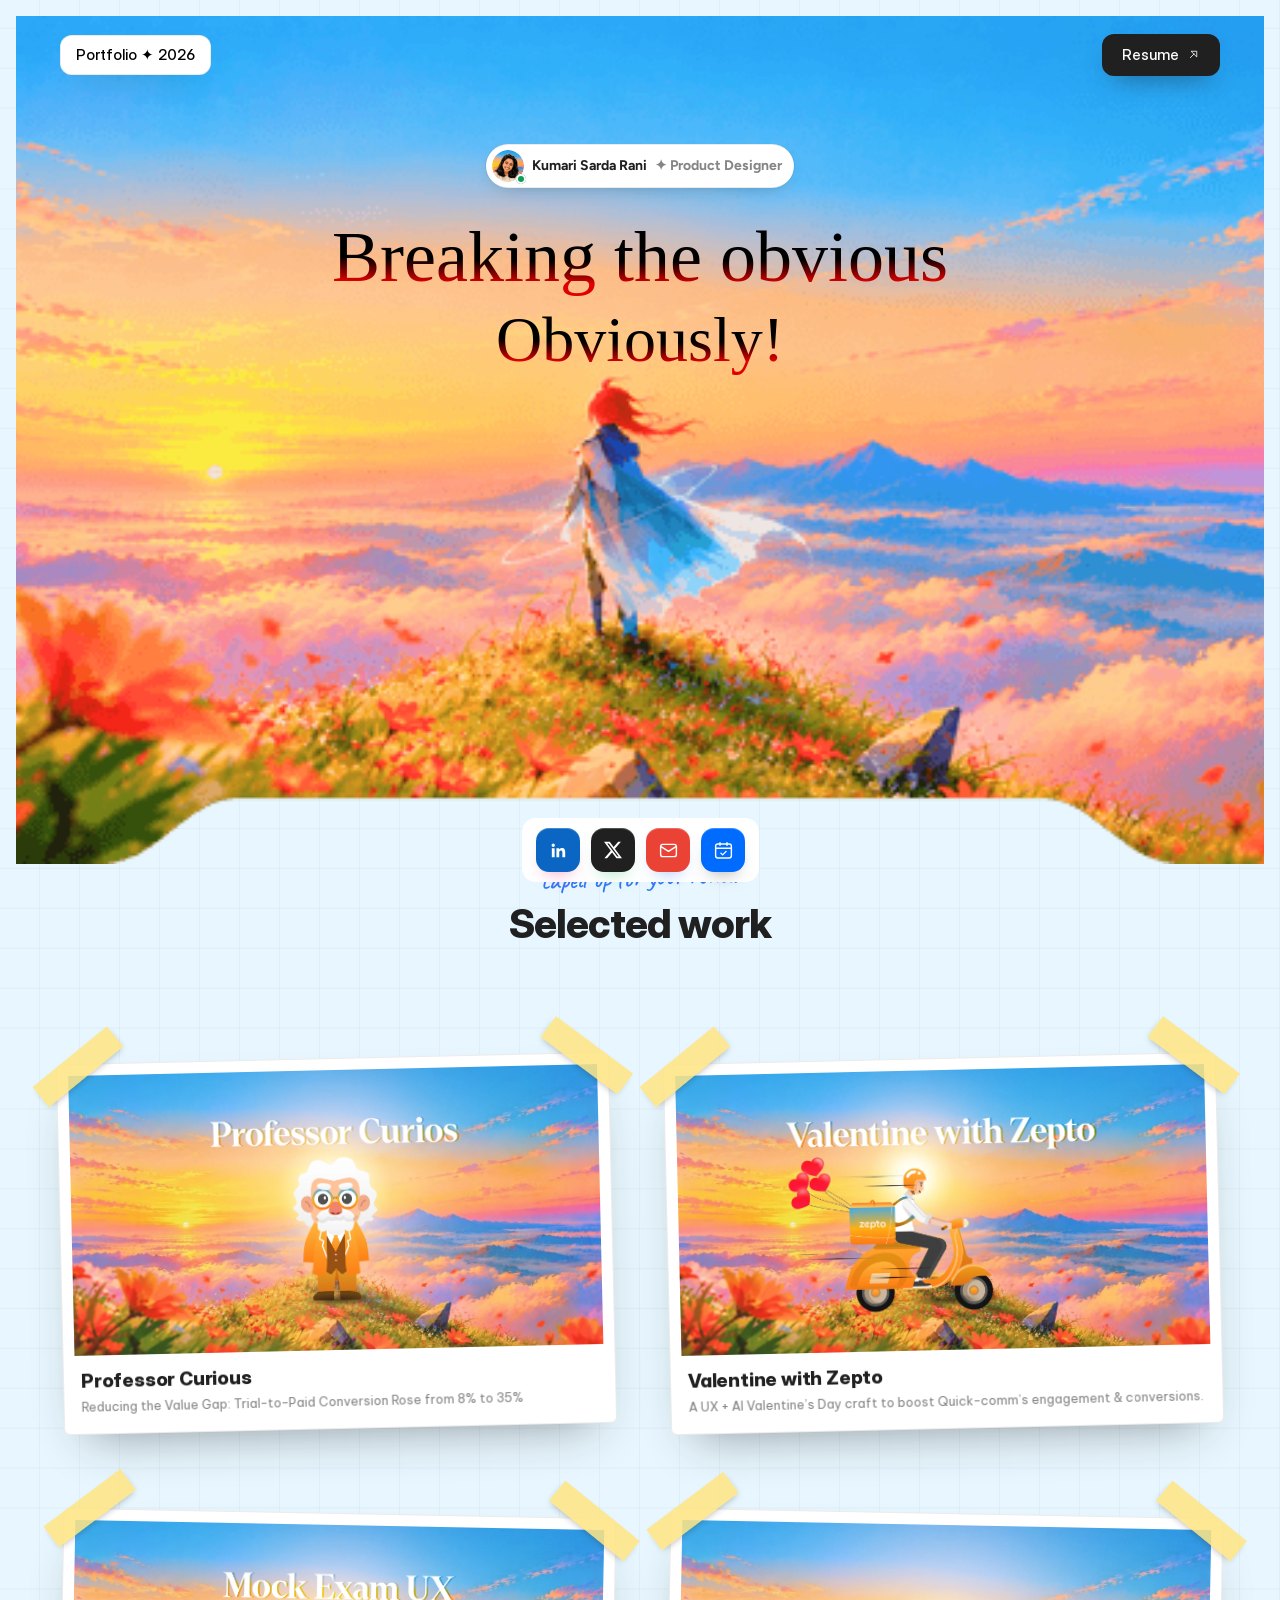
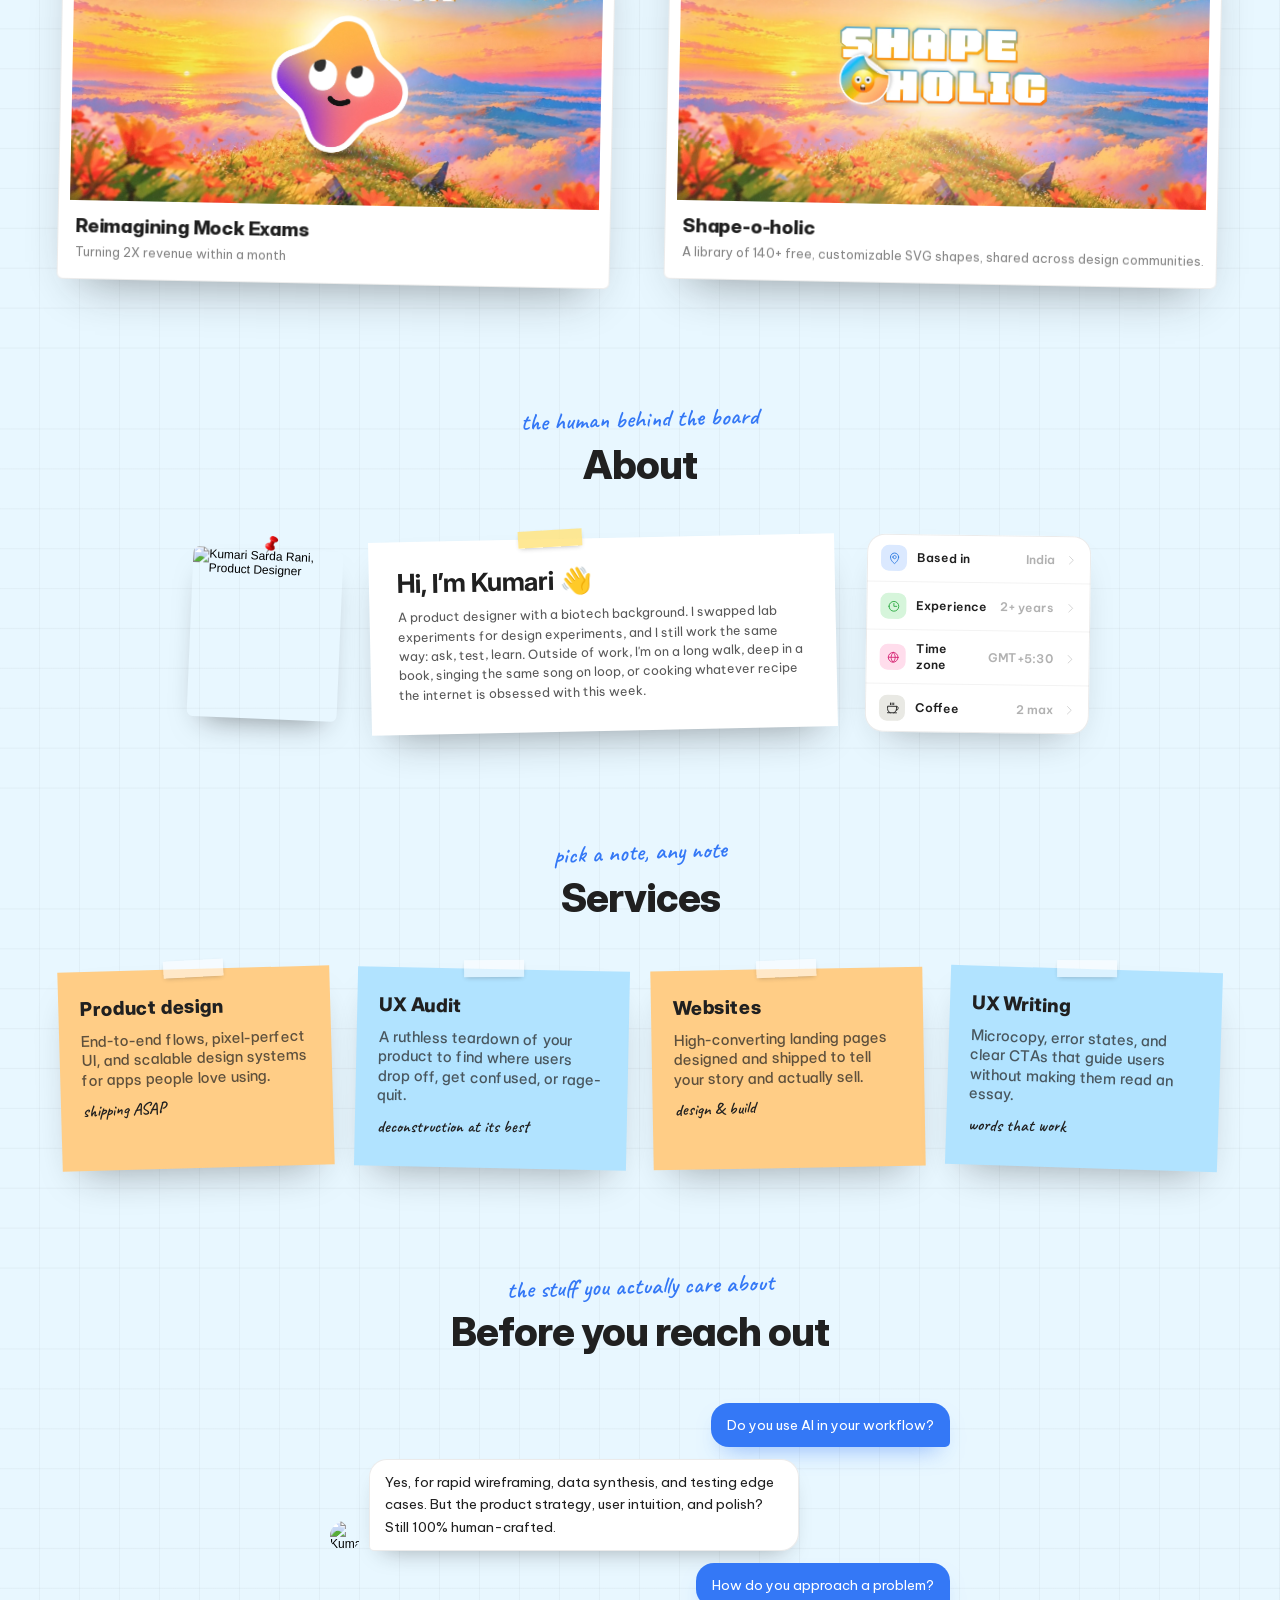
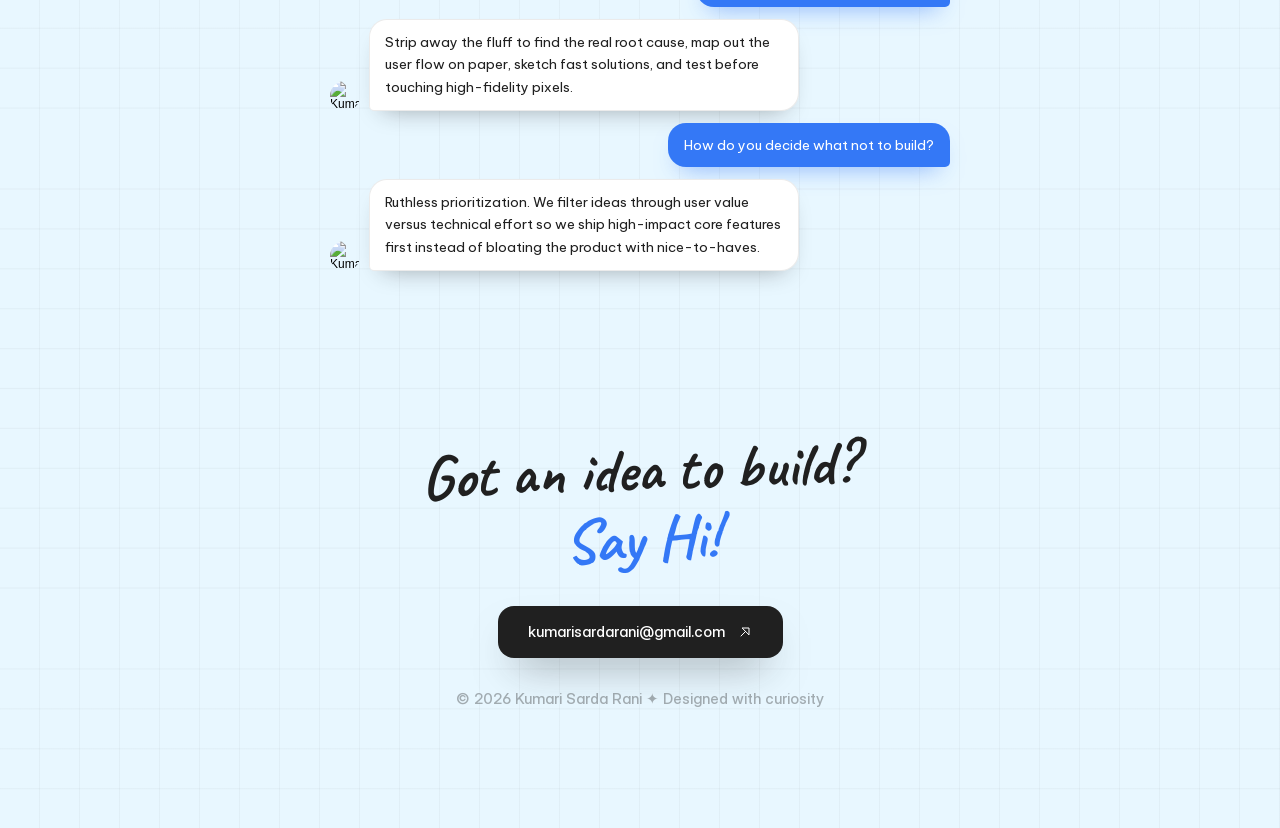
==== commit 491ea75f: "Add Resume button, new contact dock and softer Services colors - Replace Share a brief with a Resume" ====
--- a/index.html
+++ b/index.html
@@ -50,7 +50,7 @@
     
     <!-- End of bodyStart -->
 	
-	<div id="main" data-framer-hydrate-v2="{&quot;routeId&quot;:&quot;augiA20Il&quot;,&quot;localeId&quot;:&quot;default&quot;,&quot;breakpoints&quot;:[{&quot;hash&quot;:&quot;72rtr7&quot;,&quot;mediaQuery&quot;:&quot;(min-width: 1200px)&quot;},{&quot;hash&quot;:&quot;138be12&quot;,&quot;mediaQuery&quot;:&quot;(min-width: 810px) and (max-width: 1199.98px)&quot;},{&quot;hash&quot;:&quot;v99mk3&quot;,&quot;mediaQuery&quot;:&quot;(max-width: 809.98px)&quot;}]}" data-framer-ssr-released-at="2026-08-12T12:02:11.066Z" data-framer-page-optimized-at="2026-08-15T16:05:31.035Z" data-framer-generated-page=""><!--$--><div data-framer-root="" class="framer-xCVAj framer-WBG1v framer-s7m3p framer-gv6Cj framer-35vaf framer-HmadE framer-bVsS7 framer-9eb9a framer-CSTJw framer-Jp7RD framer-wwyx8 framer-uZRca framer-XJ4Yb framer-eI7S1 framer-72rtr7" style="min-height:100vh;width:auto"><div class="framer-vwqhky-container" data-code-component-plugin-id="api" data-framer-name="Board Grid BG" name="Board Grid BG"><!--$--><div style="height:100%;width:100%;background-image:repeating-linear-gradient(0deg, transparent 0px, transparent 39px, rgba(32, 32, 32, 0.04) 39px, rgba(32, 32, 32, 0.04) 40px), repeating-linear-gradient(90deg, transparent 0px, transparent 39px, rgba(32, 32, 32, 0.04) 39px, rgba(32, 32, 32, 0.04) 40px);pointer-events:none"></div><!--/$--></div><div class="framer-1htyw3l" data-framer-name="Board Chrome"><div class="framer-1aymvrj" data-framer-name="Board Name"><div class="framer-bp1i85" data-framer-component-type="RichTextContainer" style="transform:none"><h4 class="framer-text framer-styles-preset-togrfy" data-styles-preset="t0YQ4asLa" dir="auto">Portfolio ✦ 2026</h4></div></div><div class="framer-1q4qiec" data-framer-name="Crew"><div class="framer-18wbokd" data-framer-name="Share Button" id="18wbokd" tabindex="0"><div class="framer-168aw4y" data-framer-component-type="RichTextContainer" style="transform:none"><h4 class="framer-text framer-styles-preset-togrfy" data-styles-preset="t0YQ4asLa" dir="auto" style="--framer-text-alignment:start;--framer-text-color:var(--token-5c3cedf1-19c2-4684-9f5a-f457840b2922)">Share a brief</h4></div><svg class="framer-XkeER framer-1x7hxxe" role="presentation" viewBox="0 0 24 24"><use href="#777087443"></use></svg></div></div></div><div class="framer-oIPwR framer-72rtr7" data-framer-name="Hero"><div class="framer-xu1cos" data-framer-name="Desktop - 2"><div class="framer-1hg1ru4" data-framer-name="Subtract"><div style="position:absolute;border-radius:inherit;corner-shape:inherit;top:0;right:0;bottom:0;left:0" data-framer-background-image-wrapper="true"><img decoding="auto" width="2816" height="1696" sizes="calc(100vw - 32px)" srcset="assets/images/subtract-2.png 512w,assets/images/subtract-3.png 1024w,assets/images/subtract-4.png 2048w,assets/images/subtract-1.png 2816w" src="assets/images/subtract-1.png" alt="" style="display:block;width:100%;height:100%;border-radius:inherit;corner-shape:inherit;object-position:center;object-fit:contain"></div></div><div class="framer-1l70aic" data-framer-name="Frame 2147239549"><div class="framer-qunhy4" data-framer-name="Frame 2147239548"><div class="framer-9384ap" data-framer-name="Designer Badge:shadow"></div><div class="framer-161nyhx" data-framer-name="Avatar"><div class="framer-gr6v60" data-framer-name="Mira Kim, product designer"><div style="position:absolute;border-radius:inherit;corner-shape:inherit;top:0;right:0;bottom:0;left:0" data-framer-background-image-wrapper="true"><img decoding="auto" width="128" height="128" src="assets/images/mira-kim-product-designer-5.png" alt="" style="display:block;width:100%;height:100%;border-radius:inherit;corner-shape:inherit;object-position:center;object-fit:fill"></div></div><div class="framer-g9bvkq" data-framer-name="Status"><div class="framer-1jssi6c" data-border="true" data-framer-name="Border"></div></div></div><div class="framer-2nrazd" data-framer-name="Kumari Sarda Rani" data-framer-component-type="RichTextContainer" style="justify-content:center;transform:none"><p style="--framer-font-size:14px;--framer-line-height:16.2px" class="framer-text"><span style="--font-selector:R0Y7RmlndHJlZS03MDA=;--framer-font-family:&quot;Figtree&quot;;--framer-font-size:14px;--framer-font-weight:700;--framer-text-color:rgba(32, 32, 32, 1)" class="framer-text">Kumari Sarda Rani</span></p></div><div class="framer-1dvbwmf" data-framer-name="✦ Product Designer" data-framer-component-type="RichTextContainer" style="justify-content:center;transform:none"><p style="--framer-font-size:14px;--framer-line-height:16.2px" class="framer-text"><span style="--font-selector:R0Y7RmlndHJlZS03MDA=;--framer-font-family:&quot;Figtree&quot;;--framer-font-size:14px;--framer-font-weight:700;--framer-text-color:rgba(32, 32, 32, 0.550000011920929)" class="framer-text">✦ Product Designer</span></p></div></div><div class="framer-4fa2m8" data-framer-name="Frame 2147239547"><div class="framer-19827z9" data-framer-name="Breaking the obvious" data-framer-component-type="RichTextContainer" style="justify-content:center;transform:none"><p style="--framer-font-size:72px;--framer-text-alignment:center" class="framer-text"><span data-text-fill="true" style="background-image:radial-gradient(154.12166275675838% 64.21196582222089% at 50.00000077619242% 17.600001051130604%, rgb(0, 0, 0) 59.9493682384491%, rgb(224, 0, 0) 100%)" class="framer-text"><span style="--font-selector:R0Y7RGVudG9uIFRlc3QtNTAw;--framer-font-family:&quot;Denton Test&quot;;--framer-font-size:72px;--framer-font-weight:500" class="framer-text">Breaking the obvious</span></span></p></div><div class="framer-11j7hok" data-framer-name="Obviously!" data-framer-component-type="RichTextContainer" style="justify-content:center;transform:none"><p style="--framer-font-size:64px;--framer-text-alignment:center" class="framer-text"><span data-text-fill="true" style="background-image:radial-gradient(147.80187949203557% 61.57894651842757% at 50.000002276583785% 17.59999975563226%, rgb(0, 0, 0) 59.9493682384491%, rgb(224, 0, 0) 100%)" class="framer-text"><span style="--font-selector:R0Y7RGVudG9uIFRlc3QtNTAw;--framer-font-family:&quot;Denton Test&quot;;--framer-font-size:64px;--framer-font-weight:500;--framer-letter-spacing:0px" class="framer-text">Obviously!</span></span></p></div></div></div></div></div><div class="framer-rsy6lp" data-framer-name="Selected Work" id="work"><div class="framer-12bpuys" data-framer-name="Section Head" style="will-change: transform; opacity: 1; transform: none;"><div class="framer-1f5l5no" data-framer-component-type="RichTextContainer" style="transform:rotate(-2deg)"><p class="framer-text framer-styles-preset-pbi0ox" data-styles-preset="UrRmKETs_" dir="auto" style="--framer-text-alignment:center;--framer-text-color:var(--token-a730ac5d-b3a6-477c-82d3-5ecfaf88b477)">taped up for your review</p></div><div class="ssr-variant hidden-v99mk3"><div class="framer-14vuwdj" data-framer-component-type="RichTextContainer" style="transform:none"><h2 class="framer-text framer-styles-preset-hg972z" data-styles-preset="qlzhWF8Hv" dir="auto" style="--framer-text-alignment:center;--framer-text-color:var(--token-247209f9-b9c6-49c2-9b6d-e4feacd8c1a2)">Selected work</h2></div></div></div><div class="framer-rmmhce" data-framer-name="Board Grid"><div class="framer-1oneot4" data-framer-name="Work Slot"><!--$--><!--$--><a class="framer-12w419v framer-lux5qc" data-framer-name="Taped Fold" href="https://www.behance.net/gallery/257505739/Reducing-the-value-gap-Trial-conversion-8-to-35" target="_blank" rel="noopener" style="will-change: transform; opacity: 1; transform: rotate(-1.3deg);"><div class="framer-ynkc9h" data-framer-name="Tape" style="transform:rotate(-38deg)"></div><div class="framer-13vsm47" data-framer-name="Tape" style="transform:rotate(38deg)"></div><div class="ssr-variant"><div class="framer-1witzqz" data-framer-name="Photo"><div style="position:absolute;border-radius:inherit;corner-shape:inherit;top:0;right:0;bottom:0;left:0" data-framer-background-image-wrapper="true"><img decoding="auto" width="1920" height="1080" src="assets/images/professorcurios-default.webp" alt="Professor Curious" style="display:block;width:100%;height:100%;border-radius:inherit;corner-shape:inherit;object-position:50% 50%;object-fit:cover"></div><div class="framer-gddnln" data-framer-name="Photo Zoom"><div style="position:absolute;border-radius:inherit;corner-shape:inherit;top:0;right:0;bottom:0;left:0" data-framer-background-image-wrapper="true"><img decoding="auto" width="1920" height="1080" src="assets/images/professorcurios-hover.webp" alt="Professor Curious" style="display:block;width:100%;height:100%;border-radius:inherit;corner-shape:inherit;object-position:50% 50%;object-fit:cover"></div></div></div></div><div class="framer-ab5gig" data-framer-name="Caption Row"><div class="framer-1uv9dq0" data-framer-name="Title Group"><div class="framer-7p5rud" data-framer-component-type="RichTextContainer" style="transform:none"><h3 class="framer-text framer-styles-preset-26dorh" data-styles-preset="YmCkVLyGR" dir="auto" style="--framer-text-alignment:start;--framer-text-color:var(--token-247209f9-b9c6-49c2-9b6d-e4feacd8c1a2)">Professor Curious</h3></div><div class="framer-166wrda" data-framer-component-type="RichTextContainer" style="transform:none"><p class="framer-text framer-styles-preset-1lb4prq" data-styles-preset="yxaiLcNKG" dir="auto" style="--framer-text-alignment:start;--framer-text-color:var(--token-3e15eee8-c418-4e35-87c7-7312f36c0074)">Reducing the Value Gap: Trial-to-Paid Conversion Rose from 8% to 35%</p></div></div><div class="framer-1bvuxkb" data-framer-component-type="RichTextContainer" style="transform:none"><h3 class="framer-text framer-styles-preset-26dorh" data-styles-preset="YmCkVLyGR" dir="auto" style="--framer-text-alignment:start;--framer-text-color:var(--token-69010457-fbd7-43ec-a3b7-b1417913cec3)">2026</h3></div></div></a><!--/$--><!--/$--></div><div class="framer-vhdfej" data-framer-name="Work Slot"><!--$--><!--$--><a class="framer-1fazbst framer-lux5qc" data-framer-name="Taped Ridge" href="https://medium.com/design-bootcamp/crafting-love-through-ai-valentine-with-zepto-a-ux-case-study-25168d1378d0?sharedUserId=ranisarda19" target="_blank" rel="noopener" style="will-change: transform; opacity: 1; transform: rotate(-1.3deg);"><div class="framer-1aukwis" data-framer-name="Tape" style="transform:rotate(-38deg)"></div><div class="framer-1s3o5le" data-framer-name="Tape" style="transform:rotate(38deg)"></div><div class="ssr-variant"><div class="framer-hchl9w" data-framer-name="Photo"><div style="position:absolute;border-radius:inherit;corner-shape:inherit;top:0;right:0;bottom:0;left:0" data-framer-background-image-wrapper="true"><img decoding="auto" width="1920" height="1080" src="assets/images/valentinezepto-default.webp" alt="Valentine with Zepto" style="display:block;width:100%;height:100%;border-radius:inherit;corner-shape:inherit;object-position:50% 50%;object-fit:cover"></div><div class="framer-j4e74o" data-framer-name="Photo Zoom"><div style="position:absolute;border-radius:inherit;corner-shape:inherit;top:0;right:0;bottom:0;left:0" data-framer-background-image-wrapper="true"><img decoding="auto" width="1920" height="1080" src="assets/images/valentinezepto-hover.webp" alt="Valentine with Zepto" style="display:block;width:100%;height:100%;border-radius:inherit;corner-shape:inherit;object-position:50% 50%;object-fit:cover"></div></div></div></div><div class="framer-5lmnrf" data-framer-name="Caption Row"><div class="framer-1yzeg5y" data-framer-name="Title Group"><div class="framer-1y6pwuz" data-framer-component-type="RichTextContainer" style="transform:none"><h3 class="framer-text framer-styles-preset-26dorh" data-styles-preset="YmCkVLyGR" dir="auto" style="--framer-text-alignment:start;--framer-text-color:var(--token-247209f9-b9c6-49c2-9b6d-e4feacd8c1a2)">Valentine with Zepto</h3></div><div class="framer-1vyp8w0" data-framer-component-type="RichTextContainer" style="transform:none"><p class="framer-text framer-styles-preset-1lb4prq" data-styles-preset="yxaiLcNKG" dir="auto" style="--framer-text-alignment:start;--framer-text-color:var(--token-3e15eee8-c418-4e35-87c7-7312f36c0074)">A UX + AI Valentine’s Day craft to boost Quick-comm’s engagement & conversions.</p></div></div><div class="framer-yuf6va" data-framer-component-type="RichTextContainer" style="transform:none"><h3 class="framer-text framer-styles-preset-26dorh" data-styles-preset="YmCkVLyGR" dir="auto" style="--framer-text-alignment:start;--framer-text-color:var(--token-69010457-fbd7-43ec-a3b7-b1417913cec3)">2024</h3></div></div></a><!--/$--><!--/$--></div><div class="framer-1bw3rqk" data-framer-name="Work Slot"><!--$--><!--$--><a class="framer-ck027j framer-lux5qc" data-framer-name="Taped Nova" href="./work/mock-exams/" style="will-change: transform; opacity: 1; transform: rotate(1.1deg);"><div class="framer-1ohpze6" data-framer-name="Tape" style="transform:rotate(-38deg)"></div><div class="framer-1enoy4l" data-framer-name="Tape" style="transform:rotate(38deg)"></div><div class="ssr-variant"><div class="framer-58s26o" data-framer-name="Photo"><div style="position:absolute;border-radius:inherit;corner-shape:inherit;top:0;right:0;bottom:0;left:0" data-framer-background-image-wrapper="true"><img decoding="auto" width="1920" height="1080" src="assets/images/mockexamux.webp" alt="Reimagining Mock Exams" style="display:block;width:100%;height:100%;border-radius:inherit;corner-shape:inherit;object-position:50% 50%;object-fit:cover"></div><div class="framer-ycvtot" data-framer-name="Photo Zoom"><div style="position:absolute;border-radius:inherit;corner-shape:inherit;top:0;right:0;bottom:0;left:0" data-framer-background-image-wrapper="true"><img decoding="auto" width="1920" height="1080" src="assets/images/mockexamux.webp" alt="Reimagining Mock Exams" style="display:block;width:100%;height:100%;border-radius:inherit;corner-shape:inherit;object-position:50% 50%;object-fit:cover"></div></div></div></div><div class="framer-1g3lvs7" data-framer-name="Caption Row"><div class="framer-1ct6x4y" data-framer-name="Title Group"><div class="framer-1y7i3ea" data-framer-component-type="RichTextContainer" style="transform:none"><h3 class="framer-text framer-styles-preset-26dorh" data-styles-preset="YmCkVLyGR" dir="auto" style="--framer-text-alignment:start;--framer-text-color:var(--token-247209f9-b9c6-49c2-9b6d-e4feacd8c1a2)">Reimagining Mock Exams</h3></div><div class="framer-7as1ft" data-framer-component-type="RichTextContainer" style="transform:none"><p class="framer-text framer-styles-preset-1lb4prq" data-styles-preset="yxaiLcNKG" dir="auto" style="--framer-text-alignment:start;--framer-text-color:var(--token-3e15eee8-c418-4e35-87c7-7312f36c0074)">Turning 2X revenue within a month</p></div></div><div class="framer-1wk7h4c" data-framer-component-type="RichTextContainer" style="transform:none"><h3 class="framer-text framer-styles-preset-26dorh" data-styles-preset="YmCkVLyGR" dir="auto" style="--framer-text-alignment:start;--framer-text-color:var(--token-69010457-fbd7-43ec-a3b7-b1417913cec3)">2025</h3></div></div></a><!--/$--><!--/$--></div><div class="framer-9ugpx2" data-framer-name="Work Slot"><!--$--><!--$--><a class="framer-1a18qos framer-lux5qc" data-framer-name="Taped Nomad" href="https://shapeoholic.live/" target="_blank" rel="noopener" style="will-change: transform; opacity: 1; transform: rotate(1.1deg);"><div class="framer-1byt4mj" data-framer-name="Tape" style="transform:rotate(-38deg)"></div><div class="framer-1iov6wz" data-framer-name="Tape" style="transform:rotate(38deg)"></div><div class="ssr-variant"><div class="framer-1nt01ku" data-framer-name="Photo"><div style="position:absolute;border-radius:inherit;corner-shape:inherit;top:0;right:0;bottom:0;left:0" data-framer-background-image-wrapper="true"><img decoding="auto" width="1920" height="1080" src="assets/images/shapeoholic-default.webp" alt="Shape-o-holic" style="display:block;width:100%;height:100%;border-radius:inherit;corner-shape:inherit;object-position:50% 50%;object-fit:cover"></div><div class="framer-1tz8qsq" data-framer-name="Photo Zoom"><div style="position:absolute;border-radius:inherit;corner-shape:inherit;top:0;right:0;bottom:0;left:0" data-framer-background-image-wrapper="true"><img decoding="auto" width="1920" height="1080" src="assets/images/shapeoholic-hover.webp" alt="Shape-o-holic" style="display:block;width:100%;height:100%;border-radius:inherit;corner-shape:inherit;object-position:50% 50%;object-fit:cover"></div></div></div></div><div class="framer-134u8vp" data-framer-name="Caption Row"><div class="framer-iat7ws" data-framer-name="Title Group"><div class="framer-163hj19" data-framer-component-type="RichTextContainer" style="transform:none"><h3 class="framer-text framer-styles-preset-26dorh" data-styles-preset="YmCkVLyGR" dir="auto" style="--framer-text-alignment:start;--framer-text-color:var(--token-247209f9-b9c6-49c2-9b6d-e4feacd8c1a2)">Shape-o-holic</h3></div><div class="framer-60od51" data-framer-component-type="RichTextContainer" style="transform:none"><p class="framer-text framer-styles-preset-1lb4prq" data-styles-preset="yxaiLcNKG" dir="auto" style="--framer-text-alignment:start;--framer-text-color:var(--token-3e15eee8-c418-4e35-87c7-7312f36c0074)">A library of 140+ free, customizable SVG shapes, shared across design communities.</p></div></div><div class="framer-1gacl9r" data-framer-component-type="RichTextContainer" style="transform:none"><h3 class="framer-text framer-styles-preset-26dorh" data-styles-preset="YmCkVLyGR" dir="auto" style="--framer-text-alignment:start;--framer-text-color:var(--token-69010457-fbd7-43ec-a3b7-b1417913cec3)">2024</h3></div></div></a><!--/$--><!--/$--></div></div></div><section class="framer-56w7g5" data-framer-name="About"><div class="framer-gjm75b" data-framer-name="Head" style="will-change: transform; opacity: 1; transform: none;"><div class="framer-2kt8as" data-framer-component-type="RichTextContainer" style="transform:rotate(-1.6deg)"><p class="framer-text framer-styles-preset-pbi0ox" data-styles-preset="UrRmKETs_" dir="auto" style="--framer-text-alignment:start;--framer-text-color:var(--token-a730ac5d-b3a6-477c-82d3-5ecfaf88b477)">the human behind the board</p></div><div class="framer-uz81tv" data-framer-component-type="RichTextContainer" style="transform:none"><h2 class="framer-text framer-styles-preset-hg972z" data-styles-preset="qlzhWF8Hv" dir="auto" style="--framer-text-alignment:start;--framer-text-color:var(--token-247209f9-b9c6-49c2-9b6d-e4feacd8c1a2)">About</h2></div></div><div class="framer-1nmz7u5" data-framer-name="Wall" style="will-change: transform; opacity: 1; transform: none;"><div class="ssr-variant"><div class="framer-1hna37z" data-framer-name="Pinned Photo" style="transform:rotate(2.4deg)"><div style="position:absolute;border-radius:inherit;corner-shape:inherit;top:0;right:0;bottom:0;left:0" data-framer-background-image-wrapper="true"><img decoding="auto" width="1086" height="1448" sizes="(min-width: 1200px) max(26px, 150px, 30px), (max-width: 809.98px) max(26px, 150px, 30px), (min-width: 810px) and (max-width: 1199.98px) max(26px, 150px, 30px)" src="assets/images/DP.jpg" alt="Kumari Sarda Rani, Product Designer" style="display:block;width:100%;height:100%;border-radius:inherit;corner-shape:inherit;object-position:47.7% 22.9%;object-fit:cover"></div></div></div><div class="ssr-variant"><div class="framer-eprdhd" data-framer-name="Pushpin"><div style="position:absolute;border-radius:inherit;corner-shape:inherit;top:0;right:0;bottom:0;left:0" data-framer-background-image-wrapper="true"><img decoding="auto" width="1254" height="990" sizes="(min-width: 1200px) 23px, (max-width: 809.98px) 23px, (min-width: 810px) and (max-width: 1199.98px) 23px" srcset="assets/images/pushpin-15.png 512w,assets/images/pushpin-16.png 1024w,assets/images/pushpin-17.png 1254w" src="assets/images/pushpin-17.png" alt="" style="display:block;width:100%;height:100%;border-radius:inherit;corner-shape:inherit;object-position:center;object-fit:cover"></div></div></div><div class="framer-14vnmx2" data-framer-name="Sticky Note" style="transform:rotate(-1.2deg)"><div class="framer-k3q0ya" data-framer-name="Tape" style="transform:rotate(-2deg)"></div><div class="framer-b9z4n7" data-framer-component-type="RichTextContainer" style="transform:none"><p dir="auto" style="--font-selector:RlI7SW50ZXJEaXNwbGF5LUJvbGQ=;--framer-font-family:&quot;Inter Display&quot;, &quot;Inter Display Placeholder&quot;, sans-serif;--framer-font-size:26px;--framer-font-weight:700;--framer-text-color:var(--token-247209f9-b9c6-49c2-9b6d-e4feacd8c1a2)" class="framer-text">Hi, I’m Kumari<span style="--font-selector:R0Y7Q2F2ZWF0LTcwMA==;--framer-font-family:&quot;Caveat&quot;, &quot;Caveat Placeholder&quot;, sans-serif" class="framer-text"> 👋</span></p></div><div class="framer-14uyrae" data-framer-component-type="RichTextContainer" style="transform:none"><p class="framer-text framer-styles-preset-1lb4prq" data-styles-preset="yxaiLcNKG" dir="auto" style="--framer-text-color:rgba(32, 32, 32, 0.75)">A product designer with a biotech background. I swapped lab experiments for design experiments, and I still work the same way: ask, test, learn. Outside of work, I'm on a long walk, deep in a book, singing the same song on loop, or cooking whatever recipe the internet is obsessed with this week.</p></div></div><div class="framer-1e4q9xl" data-framer-name="Settings Card" style="transform:rotate(0.8deg)"><div class="framer-13pjs0" data-border="true" data-framer-name="Based in Row"><div class="framer-apeqo1" data-framer-name="Icon Tile"><svg class="framer-XrTFE framer-1kohhum" role="presentation" viewBox="0 0 24 24"><use href="#4159562592"></use></svg></div><div class="framer-1jhjvr6" data-framer-component-type="RichTextContainer" style="transform:none"><p class="framer-text framer-styles-preset-1bad5u3" data-styles-preset="ZkJhfpQE3" dir="auto" style="--framer-text-alignment:start;--framer-text-color:var(--token-247209f9-b9c6-49c2-9b6d-e4feacd8c1a2)">Based in</p></div><div class="framer-nlqlbr" data-framer-component-type="RichTextContainer" style="transform:none"><p class="framer-text framer-styles-preset-1bad5u3" data-styles-preset="ZkJhfpQE3" dir="auto" style="--framer-text-alignment:start;--framer-text-color:var(--token-69010457-fbd7-43ec-a3b7-b1417913cec3)">India</p></div><svg class="framer-eivmu framer-1prfw3u" role="presentation" viewBox="0 0 24 24"><use href="#3166100823"></use></svg></div><div class="framer-v2rgkj" data-border="true" data-framer-name="Experience Row"><div class="framer-182v735" data-framer-name="Icon Tile"><svg class="framer-d4tNk framer-1mgolod" role="presentation" viewBox="0 0 24 24"><use href="#1727193461"></use></svg></div><div class="framer-10eu2b6" data-framer-component-type="RichTextContainer" style="transform:none"><p class="framer-text framer-styles-preset-1bad5u3" data-styles-preset="ZkJhfpQE3" dir="auto" style="--framer-text-alignment:start;--framer-text-color:var(--token-247209f9-b9c6-49c2-9b6d-e4feacd8c1a2)">Experience</p></div><div class="framer-hyizr9" data-framer-component-type="RichTextContainer" style="transform:none"><p class="framer-text framer-styles-preset-1bad5u3" data-styles-preset="ZkJhfpQE3" dir="auto" style="--framer-text-alignment:start;--framer-text-color:var(--token-69010457-fbd7-43ec-a3b7-b1417913cec3)">2+ years</p></div><svg class="framer-eivmu framer-1igk400" role="presentation" viewBox="0 0 24 24"><use href="#3166100823"></use></svg></div><div class="framer-75j1u6" data-border="true" data-framer-name="Projects Row"><div class="framer-1xix5mg" data-framer-name="Icon Tile"><svg class="framer-C3gnG framer-978h9i" role="presentation" viewBox="0 0 24 24"><use href="#925893205"></use></svg></div><div class="framer-xag6pi" data-framer-component-type="RichTextContainer" style="transform:none"><p class="framer-text framer-styles-preset-1bad5u3" data-styles-preset="ZkJhfpQE3" dir="auto" style="--framer-text-alignment:start;--framer-text-color:var(--token-247209f9-b9c6-49c2-9b6d-e4feacd8c1a2)">Time zone</p></div><div class="framer-1a5osaj" data-framer-component-type="RichTextContainer" style="transform:none"><p class="framer-text framer-styles-preset-1bad5u3" data-styles-preset="ZkJhfpQE3" dir="auto" style="--framer-text-alignment:start;--framer-text-color:var(--token-69010457-fbd7-43ec-a3b7-b1417913cec3)">GMT+5:30</p></div><svg class="framer-eivmu framer-d3w9l0" role="presentation" viewBox="0 0 24 24"><use href="#3166100823"></use></svg></div><div class="framer-1x1b2ox" data-framer-name="Coffee Row"><div class="framer-1fi9zan" data-framer-name="Icon Tile"><svg class="framer-7Z1tA framer-h2p8ws" role="presentation" viewBox="0 0 24 24"><use href="#1990600975"></use></svg></div><div class="framer-1ekeb3u" data-framer-component-type="RichTextContainer" style="transform:none"><p class="framer-text framer-styles-preset-1bad5u3" data-styles-preset="ZkJhfpQE3" dir="auto" style="--framer-text-alignment:start;--framer-text-color:var(--token-247209f9-b9c6-49c2-9b6d-e4feacd8c1a2)">Coffee</p></div><div class="framer-l9a5aa" data-framer-component-type="RichTextContainer" style="transform:none"><p class="framer-text framer-styles-preset-1bad5u3" data-styles-preset="ZkJhfpQE3" dir="auto" style="--framer-text-alignment:start;--framer-text-color:var(--token-69010457-fbd7-43ec-a3b7-b1417913cec3)">2 max</p></div><svg class="framer-eivmu framer-16ri8jj" role="presentation" viewBox="0 0 24 24"><use href="#3166100823"></use></svg></div></div></div></section><div class="framer-1tg525n" data-framer-name="Services"><div class="framer-1js609o" data-framer-name="Section Head" style="will-change: transform; opacity: 1; transform: none;"><div class="ssr-variant hidden-v99mk3"><div class="framer-qxgrjd" data-framer-component-type="RichTextContainer" style="transform:rotate(-2deg)"><p class="framer-text framer-styles-preset-pbi0ox" data-styles-preset="UrRmKETs_" dir="auto" style="--framer-text-alignment:center;--framer-text-color:var(--token-a730ac5d-b3a6-477c-82d3-5ecfaf88b477)">pick a note, any note</p></div></div><div class="ssr-variant hidden-v99mk3"><div class="framer-1b1e49h" data-framer-component-type="RichTextContainer" style="transform:none"><h2 class="framer-text framer-styles-preset-hg972z" data-styles-preset="qlzhWF8Hv" dir="auto" style="--framer-text-alignment:center;--framer-text-color:var(--token-247209f9-b9c6-49c2-9b6d-e4feacd8c1a2)">Services</h2></div></div></div><div class="framer-11xqwiq" data-framer-name="Sticky Grid" style="will-change: transform; opacity: 1; transform: none;"><div class="framer-3r7b9d" data-framer-name="Note Brand sprints" style="transform:rotate(-1.6deg)"><div class="framer-1ugc98d" data-framer-name="Tape" style="transform:rotate(-1.5deg)"></div><div class="framer-mnvr41" data-framer-component-type="RichTextContainer" style="transform:none"><h3 class="framer-text framer-styles-preset-26dorh" data-styles-preset="YmCkVLyGR" dir="auto" style="--framer-text-alignment:start;--framer-text-color:var(--token-247209f9-b9c6-49c2-9b6d-e4feacd8c1a2)">Product design</h3></div><div class="framer-nxc5vy" data-framer-component-type="RichTextContainer" style="transform:none"><h4 class="framer-text framer-styles-preset-togrfy" data-styles-preset="t0YQ4asLa" dir="auto" style="--framer-text-alignment:start;--framer-text-color:var(--token-67a56893-c987-471e-b50d-5dc4005bbb5b)">End-to-end flows, pixel-perfect UI, and scalable design systems for apps people love using.</h4></div><div class="framer-dyfg6x" data-framer-component-type="RichTextContainer" style="transform:rotate(-1deg)"><p class="framer-text framer-styles-preset-nbmbom" data-styles-preset="FI84m6fg6" dir="auto" style="--framer-text-alignment:start;--framer-text-color:var(--token-247209f9-b9c6-49c2-9b6d-e4feacd8c1a2)">shipping ASAP</p></div></div><div class="framer-wrh2g1" data-framer-name="Note Websites" style="transform:rotate(1.2deg)"><div class="framer-1wlvgo3" data-framer-name="Tape" style="transform:rotate(-1.5deg)"></div><div class="framer-lt7bt9" data-framer-component-type="RichTextContainer" style="transform:none"><h3 class="framer-text framer-styles-preset-26dorh" data-styles-preset="YmCkVLyGR" dir="auto" style="--framer-text-alignment:start;--framer-text-color:var(--token-247209f9-b9c6-49c2-9b6d-e4feacd8c1a2)">UX Audit</h3></div><div class="framer-ouck5l" data-framer-component-type="RichTextContainer" style="transform:none"><h4 class="framer-text framer-styles-preset-togrfy" data-styles-preset="t0YQ4asLa" dir="auto" style="--framer-text-alignment:start;--framer-text-color:var(--token-67a56893-c987-471e-b50d-5dc4005bbb5b)">A ruthless teardown of your product to find where users drop off, get confused, or rage-quit.</h4></div><div class="framer-i1kuow" data-framer-component-type="RichTextContainer" style="transform:rotate(-1deg)"><p class="framer-text framer-styles-preset-nbmbom" data-styles-preset="FI84m6fg6" dir="auto" style="--framer-text-alignment:start;--framer-text-color:var(--token-247209f9-b9c6-49c2-9b6d-e4feacd8c1a2)">deconstruction at its best</p></div></div><div class="framer-1nlautb" data-framer-name="Note Product design" style="transform:rotate(-1deg)"><div class="framer-1b08afi" data-framer-name="Tape" style="transform:rotate(-1.5deg)"></div><div class="framer-1sc5ck0" data-framer-component-type="RichTextContainer" style="transform:none"><h3 class="framer-text framer-styles-preset-26dorh" data-styles-preset="YmCkVLyGR" dir="auto" style="--framer-text-alignment:start;--framer-text-color:var(--token-247209f9-b9c6-49c2-9b6d-e4feacd8c1a2)">Websites</h3></div><div class="framer-1qtrwcf" data-framer-component-type="RichTextContainer" style="transform:none"><h4 class="framer-text framer-styles-preset-togrfy" data-styles-preset="t0YQ4asLa" dir="auto" style="--framer-text-alignment:start;--framer-text-color:var(--token-67a56893-c987-471e-b50d-5dc4005bbb5b)">High-converting landing pages designed and shipped to tell your story and actually sell.</h4></div><div class="framer-xwpvln" data-framer-component-type="RichTextContainer" style="transform:rotate(-1deg)"><p class="framer-text framer-styles-preset-nbmbom" data-styles-preset="FI84m6fg6" dir="auto" style="--framer-text-alignment:start;--framer-text-color:var(--token-247209f9-b9c6-49c2-9b6d-e4feacd8c1a2)">design &amp; build</p></div></div><div class="framer-f2q2fe" data-framer-name="Note Workshops" style="transform:rotate(1.8deg)"><div class="framer-1ljigxj" data-framer-name="Tape" style="transform:rotate(-1.5deg)"></div><div class="framer-v8zyuu" data-framer-component-type="RichTextContainer" style="transform:none"><h3 class="framer-text framer-styles-preset-26dorh" data-styles-preset="YmCkVLyGR" dir="auto" style="--framer-text-alignment:start;--framer-text-color:var(--token-247209f9-b9c6-49c2-9b6d-e4feacd8c1a2)">UX Writing</h3></div><div class="framer-zanjum" data-framer-component-type="RichTextContainer" style="transform:none"><h4 class="framer-text framer-styles-preset-togrfy" data-styles-preset="t0YQ4asLa" dir="auto" style="--framer-text-alignment:start;--framer-text-color:var(--token-67a56893-c987-471e-b50d-5dc4005bbb5b)">Microcopy, error states, and clear CTAs that guide users without making them read an essay.</h4></div><div class="framer-1qv2dw0" data-framer-component-type="RichTextContainer" style="transform:rotate(-1deg)"><p class="framer-text framer-styles-preset-nbmbom" data-styles-preset="FI84m6fg6" dir="auto" style="--framer-text-alignment:start;--framer-text-color:var(--token-247209f9-b9c6-49c2-9b6d-e4feacd8c1a2)">words that work</p></div></div></div></div><div class="framer-nilujq" data-framer-name="Fair Questions" style="will-change: transform; opacity: 1; transform: none;"><div class="framer-uw0opo" data-framer-name="Head" style="will-change: transform; opacity: 1; transform: none;"><div class="framer-kwvesb" data-framer-component-type="RichTextContainer" style="transform:rotate(-1.6deg)"><p class="framer-text framer-styles-preset-pbi0ox" data-styles-preset="UrRmKETs_" dir="auto" style="--framer-text-alignment:start;--framer-text-color:var(--token-a730ac5d-b3a6-477c-82d3-5ecfaf88b477)">the stuff you actually care about</p></div><div class="framer-1gtvvx0" data-framer-component-type="RichTextContainer" style="transform:none"><h2 class="framer-text framer-styles-preset-hg972z" data-styles-preset="qlzhWF8Hv" dir="auto" style="--framer-text-alignment:start;--framer-text-color:var(--token-247209f9-b9c6-49c2-9b6d-e4feacd8c1a2)">Before you reach out</h2></div></div><div class="framer-1phpr3o" data-framer-name="Thread"><div class="framer-qy0wlu" data-framer-name="Question Row" style="will-change: transform; opacity: 1; transform: none;"><div class="framer-1ggkp55" data-framer-name="Question Bubble"><div class="framer-lqeqkb" data-framer-component-type="RichTextContainer" style="transform:none"><p class="framer-text framer-styles-preset-1q9opjn" data-styles-preset="jfJdThMdx" dir="auto" style="--framer-text-alignment:start;--framer-text-color:var(--token-5c3cedf1-19c2-4684-9f5a-f457840b2922)">Do you use AI in your workflow?</p></div></div></div><div class="framer-17gj6tl" data-framer-name="Answer Row" style="will-change: transform; opacity: 1; transform: none;"><div class="ssr-variant"><div class="framer-1nlnxfd" data-framer-name="Avatar"><div style="position:absolute;border-radius:inherit;corner-shape:inherit;top:0;right:0;bottom:0;left:0" data-framer-background-image-wrapper="true"><img decoding="auto" width="1086" height="1448" sizes="(min-width: 1200px) max(26px, 150px, 30px), (max-width: 809.98px) max(26px, 150px, 30px), (min-width: 810px) and (max-width: 1199.98px) max(26px, 150px, 30px)" src="assets/images/DP.jpg" alt="Kumari Sarda Rani" style="display:block;width:100%;height:100%;border-radius:inherit;corner-shape:inherit;object-position:49.6% 9.4%;object-fit:cover"></div></div></div><div class="framer-1kwhk" data-framer-name="Answer Bubble"><div class="framer-jezt" data-framer-component-type="RichTextContainer" style="transform:none"><p class="framer-text framer-styles-preset-1q9opjn" data-styles-preset="jfJdThMdx" dir="auto" style="--framer-text-alignment:start;--framer-text-color:var(--token-247209f9-b9c6-49c2-9b6d-e4feacd8c1a2)">Yes, for rapid wireframing, data synthesis, and testing edge cases. But the product strategy, user intuition, and polish? Still 100% human-crafted.</p></div></div></div><div class="framer-185bmr6" data-framer-name="Question Row" style="will-change: transform; opacity: 1; transform: none;"><div class="framer-efdz00" data-framer-name="Question Bubble"><div class="framer-9xemjd" data-framer-component-type="RichTextContainer" style="transform:none"><p class="framer-text framer-styles-preset-1q9opjn" data-styles-preset="jfJdThMdx" dir="auto" style="--framer-text-alignment:start;--framer-text-color:var(--token-5c3cedf1-19c2-4684-9f5a-f457840b2922)">How do you approach a problem?</p></div></div></div><div class="framer-zd33lj" data-framer-name="Answer Row" style="will-change: transform; opacity: 1; transform: none;"><div class="ssr-variant"><div class="framer-166piy6" data-framer-name="Avatar"><div style="position:absolute;border-radius:inherit;corner-shape:inherit;top:0;right:0;bottom:0;left:0" data-framer-background-image-wrapper="true"><img decoding="auto" width="1086" height="1448" sizes="(min-width: 1200px) max(26px, 150px, 30px), (max-width: 809.98px) max(26px, 150px, 30px), (min-width: 810px) and (max-width: 1199.98px) max(26px, 150px, 30px)" src="assets/images/DP.jpg" alt="Kumari Sarda Rani" style="display:block;width:100%;height:100%;border-radius:inherit;corner-shape:inherit;object-position:49.6% 9.4%;object-fit:cover"></div></div></div><div class="framer-gisc5v" data-framer-name="Answer Bubble"><div class="framer-18ndfaq" data-framer-component-type="RichTextContainer" style="transform:none"><p class="framer-text framer-styles-preset-1q9opjn" data-styles-preset="jfJdThMdx" dir="auto" style="--framer-text-alignment:start;--framer-text-color:var(--token-247209f9-b9c6-49c2-9b6d-e4feacd8c1a2)">Strip away the fluff to find the real root cause, map out the user flow on paper, sketch fast solutions, and test before touching high-fidelity pixels.</p></div></div></div><div class="framer-1k37gmn" data-framer-name="Question Row" style="will-change: transform; opacity: 1; transform: none;"><div class="framer-118uaph" data-framer-name="Question Bubble"><div class="framer-1iunje2" data-framer-component-type="RichTextContainer" style="transform:none"><p class="framer-text framer-styles-preset-1q9opjn" data-styles-preset="jfJdThMdx" dir="auto" style="--framer-text-alignment:start;--framer-text-color:var(--token-5c3cedf1-19c2-4684-9f5a-f457840b2922)">How do you decide what not to build?</p></div></div></div><div class="framer-5cgbjd" data-framer-name="Answer Row" style="will-change: transform; opacity: 1; transform: none;"><div class="ssr-variant"><div class="framer-16pa5hf" data-framer-name="Avatar"><div style="position:absolute;border-radius:inherit;corner-shape:inherit;top:0;right:0;bottom:0;left:0" data-framer-background-image-wrapper="true"><img decoding="auto" width="1086" height="1448" sizes="(min-width: 1200px) max(26px, 150px, 30px), (max-width: 809.98px) max(26px, 150px, 30px), (min-width: 810px) and (max-width: 1199.98px) max(26px, 150px, 30px)" src="assets/images/DP.jpg" alt="Kumari Sarda Rani" style="display:block;width:100%;height:100%;border-radius:inherit;corner-shape:inherit;object-position:49.6% 9.4%;object-fit:cover"></div></div></div><div class="framer-137me13" data-framer-name="Answer Bubble"><div class="framer-16562kn" data-framer-component-type="RichTextContainer" style="transform:none"><p class="framer-text framer-styles-preset-1q9opjn" data-styles-preset="jfJdThMdx" dir="auto" style="--framer-text-alignment:start;--framer-text-color:var(--token-247209f9-b9c6-49c2-9b6d-e4feacd8c1a2)">Ruthless prioritization. We filter ideas through user value versus technical effort so we ship high-impact core features first instead of bloating the product with nice-to-haves.</p></div></div></div></div></div><div class="framer-1p02t96" data-framer-name="Contact Footer" id="contact" style="will-change: transform; opacity: 1; transform: none;"><div class="framer-16571cf" data-framer-component-type="RichTextContainer" style="transform:rotate(-2deg)"><p class="framer-text framer-styles-preset-drp85a" data-styles-preset="WYX_s0V19" dir="auto" style="--framer-text-alignment:center"><span style="--framer-text-color:var(--token-247209f9-b9c6-49c2-9b6d-e4feacd8c1a2)" class="framer-text">Got an idea to build?</span><br class="framer-text"><span style="--framer-text-color:var(--token-a730ac5d-b3a6-477c-82d3-5ecfaf88b477)" class="framer-text">Say Hi!</span></p></div><!--$--><a class="framer-1elk6gc framer-lux5qc" data-framer-name="Mail Button" href="mailto:kumarisardarani@gmail.com" target="_blank"><div class="framer-1dzgy1j" data-framer-component-type="RichTextContainer" style="transform:none"><h4 class="framer-text framer-styles-preset-togrfy" data-styles-preset="t0YQ4asLa" dir="auto" style="--framer-text-alignment:start;--framer-text-color:var(--token-5c3cedf1-19c2-4684-9f5a-f457840b2922)">kumarisardarani@gmail.com</h4></div><svg class="framer-mbPBj framer-8c2qy" role="presentation" viewBox="0 0 24 24"><use href="#3642559178"></use></svg></a><!--/$--><div class="framer-tirygl" data-framer-component-type="RichTextContainer" style="transform:none"><h4 class="framer-text framer-styles-preset-togrfy" data-styles-preset="t0YQ4asLa" dir="auto" style="--framer-text-alignment:center;--framer-text-color:var(--token-69010457-fbd7-43ec-a3b7-b1417913cec3)">© 2026 Kumari Sarda Rani ✦ Designed with curiosity</h4></div></div><div class="framer-qhupg4" data-framer-name="Toolbar Layer"><div class="framer-ixwi0s" data-framer-name="Contact Dock"><!--$--><a aria-label="Instagram" class="framer-1vplyur framer-lux5qc" data-framer-name="Instagram Tile" href="https://instagram.com" target="_blank" tabindex="0"><svg class="framer-SHCqu framer-10ofkh7" role="presentation" viewBox="0 0 24 24"><use href="#942143898"></use></svg></a><!--/$--><!--$--><a aria-label="WhatsApp" class="framer-s5dxwl framer-lux5qc" data-framer-name="WhatsApp Tile" href="https://wa.me" target="_blank" tabindex="0"><svg class="framer-X7Wxr framer-dmmqma" role="presentation" viewBox="0 0 24 24"><use href="#207206324"></use></svg></a><!--/$--><!--$--><a aria-label="Telegram" class="framer-26t14 framer-lux5qc" data-framer-name="Telegram Tile" href="https://web.telegram.org" target="_blank" tabindex="0"><svg class="framer-DjU2n framer-1dgwfor" role="presentation" viewBox="0 0 24 24"><use href="#2921807503"></use></svg></a><!--/$--><div aria-label="Contacts" class="framer-sqm67d" data-framer-name="Contacts Tile" id="sqm67d" tabindex="0"><svg class="framer-M8q4o framer-yr5ig7" role="presentation" viewBox="0 0 24 24"><use href="#4031789498"></use></svg></div></div></div></div><div id="overlay"></div><!--/$--></div><script>(()=>{function u(){function n(t,e,i){let r=document.createElement("a");r.href=t,r.target=i,r.rel=e,document.body.appendChild(r),r.click(),r.remove()}function o(t){if(this.dataset.hydrated){this.removeEventListener("click",o);return}t.preventDefault(),t.stopPropagation();let e=this.getAttribute("href");if(!e)return;if(/Mac|iPod|iPhone|iPad/u.test(navigator.userAgent)?t.metaKey:t.ctrlKey)return n(e,"","_blank");let r=this.getAttribute("rel")??"",c=this.getAttribute("target")??"";n(e,r,c)}function a(t){if(this.dataset.hydrated){this.removeEventListener("auxclick",o);return}t.preventDefault(),t.stopPropagation();let e=this.getAttribute("href");e&&n(e,"","_blank")}function s(t){if(this.dataset.hydrated){this.removeEventListener("keydown",s);return}if(t.key!=="Enter")return;t.preventDefault(),t.stopPropagation();let e=this.getAttribute("href");if(!e)return;let i=this.getAttribute("rel")??"",r=this.getAttribute("target")??"";n(e,i,r)}document.querySelectorAll("[data-nested-link]").forEach(t=>{t instanceof HTMLElement&&(t.addEventListener("click",o),t.addEventListener("auxclick",a),t.addEventListener("keydown",s))})}return u})()()</script>
+	<div id="main" data-framer-hydrate-v2="{&quot;routeId&quot;:&quot;augiA20Il&quot;,&quot;localeId&quot;:&quot;default&quot;,&quot;breakpoints&quot;:[{&quot;hash&quot;:&quot;72rtr7&quot;,&quot;mediaQuery&quot;:&quot;(min-width: 1200px)&quot;},{&quot;hash&quot;:&quot;138be12&quot;,&quot;mediaQuery&quot;:&quot;(min-width: 810px) and (max-width: 1199.98px)&quot;},{&quot;hash&quot;:&quot;v99mk3&quot;,&quot;mediaQuery&quot;:&quot;(max-width: 809.98px)&quot;}]}" data-framer-ssr-released-at="2026-08-12T12:02:11.066Z" data-framer-page-optimized-at="2026-08-15T16:05:31.035Z" data-framer-generated-page=""><!--$--><div data-framer-root="" class="framer-xCVAj framer-WBG1v framer-s7m3p framer-gv6Cj framer-35vaf framer-HmadE framer-bVsS7 framer-9eb9a framer-CSTJw framer-Jp7RD framer-wwyx8 framer-uZRca framer-XJ4Yb framer-eI7S1 framer-72rtr7" style="min-height:100vh;width:auto"><div class="framer-vwqhky-container" data-code-component-plugin-id="api" data-framer-name="Board Grid BG" name="Board Grid BG"><!--$--><div style="height:100%;width:100%;background-image:repeating-linear-gradient(0deg, transparent 0px, transparent 39px, rgba(32, 32, 32, 0.04) 39px, rgba(32, 32, 32, 0.04) 40px), repeating-linear-gradient(90deg, transparent 0px, transparent 39px, rgba(32, 32, 32, 0.04) 39px, rgba(32, 32, 32, 0.04) 40px);pointer-events:none"></div><!--/$--></div><div class="framer-1htyw3l" data-framer-name="Board Chrome"><div class="framer-1aymvrj" data-framer-name="Board Name"><div class="framer-bp1i85" data-framer-component-type="RichTextContainer" style="transform:none"><h4 class="framer-text framer-styles-preset-togrfy" data-styles-preset="t0YQ4asLa" dir="auto">Portfolio ✦ 2026</h4></div></div><div class="framer-1q4qiec" data-framer-name="Crew"><a class="framer-18wbokd" data-framer-name="Resume Button" id="18wbokd" href="https://drive.google.com/file/d/1GyeqOf6gGzmXTHepa8UfmipVcWmzWKfA/view?usp=sharing" target="_blank" rel="noopener" style="text-decoration:none"><div class="framer-168aw4y" data-framer-component-type="RichTextContainer" style="transform:none"><h4 class="framer-text framer-styles-preset-togrfy" data-styles-preset="t0YQ4asLa" dir="auto" style="--framer-text-alignment:start;--framer-text-color:var(--token-5c3cedf1-19c2-4684-9f5a-f457840b2922)">Resume</h4></div><svg class="framer-XkeER framer-1x7hxxe" role="presentation" viewBox="0 0 24 24"><use href="#3642559178"></use></svg></a></div></div><div class="framer-oIPwR framer-72rtr7" data-framer-name="Hero"><div class="framer-xu1cos" data-framer-name="Desktop - 2"><div class="framer-1hg1ru4" data-framer-name="Subtract"><div style="position:absolute;border-radius:inherit;corner-shape:inherit;top:0;right:0;bottom:0;left:0" data-framer-background-image-wrapper="true"><img decoding="auto" width="2816" height="1696" sizes="calc(100vw - 32px)" srcset="assets/images/subtract-2.png 512w,assets/images/subtract-3.png 1024w,assets/images/subtract-4.png 2048w,assets/images/subtract-1.png 2816w" src="assets/images/subtract-1.png" alt="" style="display:block;width:100%;height:100%;border-radius:inherit;corner-shape:inherit;object-position:center;object-fit:contain"></div></div><div class="framer-1l70aic" data-framer-name="Frame 2147239549"><div class="framer-qunhy4" data-framer-name="Frame 2147239548"><div class="framer-9384ap" data-framer-name="Designer Badge:shadow"></div><div class="framer-161nyhx" data-framer-name="Avatar"><div class="framer-gr6v60" data-framer-name="Mira Kim, product designer"><div style="position:absolute;border-radius:inherit;corner-shape:inherit;top:0;right:0;bottom:0;left:0" data-framer-background-image-wrapper="true"><img decoding="auto" width="128" height="128" src="assets/images/mira-kim-product-designer-5.png" alt="" style="display:block;width:100%;height:100%;border-radius:inherit;corner-shape:inherit;object-position:center;object-fit:fill"></div></div><div class="framer-g9bvkq" data-framer-name="Status"><div class="framer-1jssi6c" data-border="true" data-framer-name="Border"></div></div></div><div class="framer-2nrazd" data-framer-name="Kumari Sarda Rani" data-framer-component-type="RichTextContainer" style="justify-content:center;transform:none"><p style="--framer-font-size:14px;--framer-line-height:16.2px" class="framer-text"><span style="--font-selector:R0Y7RmlndHJlZS03MDA=;--framer-font-family:&quot;Figtree&quot;;--framer-font-size:14px;--framer-font-weight:700;--framer-text-color:rgba(32, 32, 32, 1)" class="framer-text">Kumari Sarda Rani</span></p></div><div class="framer-1dvbwmf" data-framer-name="✦ Product Designer" data-framer-component-type="RichTextContainer" style="justify-content:center;transform:none"><p style="--framer-font-size:14px;--framer-line-height:16.2px" class="framer-text"><span style="--font-selector:R0Y7RmlndHJlZS03MDA=;--framer-font-family:&quot;Figtree&quot;;--framer-font-size:14px;--framer-font-weight:700;--framer-text-color:rgba(32, 32, 32, 0.550000011920929)" class="framer-text">✦ Product Designer</span></p></div></div><div class="framer-4fa2m8" data-framer-name="Frame 2147239547"><div class="framer-19827z9" data-framer-name="Breaking the obvious" data-framer-component-type="RichTextContainer" style="justify-content:center;transform:none"><p style="--framer-font-size:72px;--framer-text-alignment:center" class="framer-text"><span data-text-fill="true" style="background-image:radial-gradient(154.12166275675838% 64.21196582222089% at 50.00000077619242% 17.600001051130604%, rgb(0, 0, 0) 59.9493682384491%, rgb(224, 0, 0) 100%)" class="framer-text"><span style="--font-selector:R0Y7RGVudG9uIFRlc3QtNTAw;--framer-font-family:&quot;Denton Test&quot;;--framer-font-size:72px;--framer-font-weight:500" class="framer-text">Breaking the obvious</span></span></p></div><div class="framer-11j7hok" data-framer-name="Obviously!" data-framer-component-type="RichTextContainer" style="justify-content:center;transform:none"><p style="--framer-font-size:64px;--framer-text-alignment:center" class="framer-text"><span data-text-fill="true" style="background-image:radial-gradient(147.80187949203557% 61.57894651842757% at 50.000002276583785% 17.59999975563226%, rgb(0, 0, 0) 59.9493682384491%, rgb(224, 0, 0) 100%)" class="framer-text"><span style="--font-selector:R0Y7RGVudG9uIFRlc3QtNTAw;--framer-font-family:&quot;Denton Test&quot;;--framer-font-size:64px;--framer-font-weight:500;--framer-letter-spacing:0px" class="framer-text">Obviously!</span></span></p></div></div></div></div></div><div class="framer-rsy6lp" data-framer-name="Selected Work" id="work"><div class="framer-12bpuys" data-framer-name="Section Head" style="will-change: transform; opacity: 1; transform: none;"><div class="framer-1f5l5no" data-framer-component-type="RichTextContainer" style="transform:rotate(-2deg)"><p class="framer-text framer-styles-preset-pbi0ox" data-styles-preset="UrRmKETs_" dir="auto" style="--framer-text-alignment:center;--framer-text-color:var(--token-a730ac5d-b3a6-477c-82d3-5ecfaf88b477)">taped up for your review</p></div><div class="ssr-variant hidden-v99mk3"><div class="framer-14vuwdj" data-framer-component-type="RichTextContainer" style="transform:none"><h2 class="framer-text framer-styles-preset-hg972z" data-styles-preset="qlzhWF8Hv" dir="auto" style="--framer-text-alignment:center;--framer-text-color:var(--token-247209f9-b9c6-49c2-9b6d-e4feacd8c1a2)">Selected work</h2></div></div></div><div class="framer-rmmhce" data-framer-name="Board Grid"><div class="framer-1oneot4" data-framer-name="Work Slot"><!--$--><!--$--><a class="framer-12w419v framer-lux5qc" data-framer-name="Taped Fold" href="https://www.behance.net/gallery/257505739/Reducing-the-value-gap-Trial-conversion-8-to-35" target="_blank" rel="noopener" style="will-change: transform; opacity: 1; transform: rotate(-1.3deg);"><div class="framer-ynkc9h" data-framer-name="Tape" style="transform:rotate(-38deg)"></div><div class="framer-13vsm47" data-framer-name="Tape" style="transform:rotate(38deg)"></div><div class="ssr-variant"><div class="framer-1witzqz" data-framer-name="Photo"><div style="position:absolute;border-radius:inherit;corner-shape:inherit;top:0;right:0;bottom:0;left:0" data-framer-background-image-wrapper="true"><img decoding="auto" width="1920" height="1080" src="assets/images/professorcurios-default.webp" alt="Professor Curious" style="display:block;width:100%;height:100%;border-radius:inherit;corner-shape:inherit;object-position:50% 50%;object-fit:cover"></div><div class="framer-gddnln" data-framer-name="Photo Zoom"><div style="position:absolute;border-radius:inherit;corner-shape:inherit;top:0;right:0;bottom:0;left:0" data-framer-background-image-wrapper="true"><img decoding="auto" width="1920" height="1080" src="assets/images/professorcurios-hover.webp" alt="Professor Curious" style="display:block;width:100%;height:100%;border-radius:inherit;corner-shape:inherit;object-position:50% 50%;object-fit:cover"></div></div></div></div><div class="framer-ab5gig" data-framer-name="Caption Row"><div class="framer-1uv9dq0" data-framer-name="Title Group"><div class="framer-7p5rud" data-framer-component-type="RichTextContainer" style="transform:none"><h3 class="framer-text framer-styles-preset-26dorh" data-styles-preset="YmCkVLyGR" dir="auto" style="--framer-text-alignment:start;--framer-text-color:var(--token-247209f9-b9c6-49c2-9b6d-e4feacd8c1a2)">Professor Curious</h3></div><div class="framer-166wrda" data-framer-component-type="RichTextContainer" style="transform:none"><p class="framer-text framer-styles-preset-1lb4prq" data-styles-preset="yxaiLcNKG" dir="auto" style="--framer-text-alignment:start;--framer-text-color:var(--token-3e15eee8-c418-4e35-87c7-7312f36c0074)">Reducing the Value Gap: Trial-to-Paid Conversion Rose from 8% to 35%</p></div></div><div class="framer-1bvuxkb" data-framer-component-type="RichTextContainer" style="transform:none"><h3 class="framer-text framer-styles-preset-26dorh" data-styles-preset="YmCkVLyGR" dir="auto" style="--framer-text-alignment:start;--framer-text-color:var(--token-69010457-fbd7-43ec-a3b7-b1417913cec3)">2026</h3></div></div></a><!--/$--><!--/$--></div><div class="framer-vhdfej" data-framer-name="Work Slot"><!--$--><!--$--><a class="framer-1fazbst framer-lux5qc" data-framer-name="Taped Ridge" href="https://medium.com/design-bootcamp/crafting-love-through-ai-valentine-with-zepto-a-ux-case-study-25168d1378d0?sharedUserId=ranisarda19" target="_blank" rel="noopener" style="will-change: transform; opacity: 1; transform: rotate(-1.3deg);"><div class="framer-1aukwis" data-framer-name="Tape" style="transform:rotate(-38deg)"></div><div class="framer-1s3o5le" data-framer-name="Tape" style="transform:rotate(38deg)"></div><div class="ssr-variant"><div class="framer-hchl9w" data-framer-name="Photo"><div style="position:absolute;border-radius:inherit;corner-shape:inherit;top:0;right:0;bottom:0;left:0" data-framer-background-image-wrapper="true"><img decoding="auto" width="1920" height="1080" src="assets/images/valentinezepto-default.webp" alt="Valentine with Zepto" style="display:block;width:100%;height:100%;border-radius:inherit;corner-shape:inherit;object-position:50% 50%;object-fit:cover"></div><div class="framer-j4e74o" data-framer-name="Photo Zoom"><div style="position:absolute;border-radius:inherit;corner-shape:inherit;top:0;right:0;bottom:0;left:0" data-framer-background-image-wrapper="true"><img decoding="auto" width="1920" height="1080" src="assets/images/valentinezepto-hover.webp" alt="Valentine with Zepto" style="display:block;width:100%;height:100%;border-radius:inherit;corner-shape:inherit;object-position:50% 50%;object-fit:cover"></div></div></div></div><div class="framer-5lmnrf" data-framer-name="Caption Row"><div class="framer-1yzeg5y" data-framer-name="Title Group"><div class="framer-1y6pwuz" data-framer-component-type="RichTextContainer" style="transform:none"><h3 class="framer-text framer-styles-preset-26dorh" data-styles-preset="YmCkVLyGR" dir="auto" style="--framer-text-alignment:start;--framer-text-color:var(--token-247209f9-b9c6-49c2-9b6d-e4feacd8c1a2)">Valentine with Zepto</h3></div><div class="framer-1vyp8w0" data-framer-component-type="RichTextContainer" style="transform:none"><p class="framer-text framer-styles-preset-1lb4prq" data-styles-preset="yxaiLcNKG" dir="auto" style="--framer-text-alignment:start;--framer-text-color:var(--token-3e15eee8-c418-4e35-87c7-7312f36c0074)">A UX + AI Valentine’s Day craft to boost Quick-comm’s engagement & conversions.</p></div></div><div class="framer-yuf6va" data-framer-component-type="RichTextContainer" style="transform:none"><h3 class="framer-text framer-styles-preset-26dorh" data-styles-preset="YmCkVLyGR" dir="auto" style="--framer-text-alignment:start;--framer-text-color:var(--token-69010457-fbd7-43ec-a3b7-b1417913cec3)">2024</h3></div></div></a><!--/$--><!--/$--></div><div class="framer-1bw3rqk" data-framer-name="Work Slot"><!--$--><!--$--><a class="framer-ck027j framer-lux5qc" data-framer-name="Taped Nova" href="./work/mock-exams/" style="will-change: transform; opacity: 1; transform: rotate(1.1deg);"><div class="framer-1ohpze6" data-framer-name="Tape" style="transform:rotate(-38deg)"></div><div class="framer-1enoy4l" data-framer-name="Tape" style="transform:rotate(38deg)"></div><div class="ssr-variant"><div class="framer-58s26o" data-framer-name="Photo"><div style="position:absolute;border-radius:inherit;corner-shape:inherit;top:0;right:0;bottom:0;left:0" data-framer-background-image-wrapper="true"><img decoding="auto" width="1920" height="1080" src="assets/images/mockexamux.webp" alt="Reimagining Mock Exams" style="display:block;width:100%;height:100%;border-radius:inherit;corner-shape:inherit;object-position:50% 50%;object-fit:cover"></div><div class="framer-ycvtot" data-framer-name="Photo Zoom"><div style="position:absolute;border-radius:inherit;corner-shape:inherit;top:0;right:0;bottom:0;left:0" data-framer-background-image-wrapper="true"><img decoding="auto" width="1920" height="1080" src="assets/images/mockexamux.webp" alt="Reimagining Mock Exams" style="display:block;width:100%;height:100%;border-radius:inherit;corner-shape:inherit;object-position:50% 50%;object-fit:cover"></div></div></div></div><div class="framer-1g3lvs7" data-framer-name="Caption Row"><div class="framer-1ct6x4y" data-framer-name="Title Group"><div class="framer-1y7i3ea" data-framer-component-type="RichTextContainer" style="transform:none"><h3 class="framer-text framer-styles-preset-26dorh" data-styles-preset="YmCkVLyGR" dir="auto" style="--framer-text-alignment:start;--framer-text-color:var(--token-247209f9-b9c6-49c2-9b6d-e4feacd8c1a2)">Reimagining Mock Exams</h3></div><div class="framer-7as1ft" data-framer-component-type="RichTextContainer" style="transform:none"><p class="framer-text framer-styles-preset-1lb4prq" data-styles-preset="yxaiLcNKG" dir="auto" style="--framer-text-alignment:start;--framer-text-color:var(--token-3e15eee8-c418-4e35-87c7-7312f36c0074)">Turning 2X revenue within a month</p></div></div><div class="framer-1wk7h4c" data-framer-component-type="RichTextContainer" style="transform:none"><h3 class="framer-text framer-styles-preset-26dorh" data-styles-preset="YmCkVLyGR" dir="auto" style="--framer-text-alignment:start;--framer-text-color:var(--token-69010457-fbd7-43ec-a3b7-b1417913cec3)">2025</h3></div></div></a><!--/$--><!--/$--></div><div class="framer-9ugpx2" data-framer-name="Work Slot"><!--$--><!--$--><a class="framer-1a18qos framer-lux5qc" data-framer-name="Taped Nomad" href="https://shapeoholic.live/" target="_blank" rel="noopener" style="will-change: transform; opacity: 1; transform: rotate(1.1deg);"><div class="framer-1byt4mj" data-framer-name="Tape" style="transform:rotate(-38deg)"></div><div class="framer-1iov6wz" data-framer-name="Tape" style="transform:rotate(38deg)"></div><div class="ssr-variant"><div class="framer-1nt01ku" data-framer-name="Photo"><div style="position:absolute;border-radius:inherit;corner-shape:inherit;top:0;right:0;bottom:0;left:0" data-framer-background-image-wrapper="true"><img decoding="auto" width="1920" height="1080" src="assets/images/shapeoholic-default.webp" alt="Shape-o-holic" style="display:block;width:100%;height:100%;border-radius:inherit;corner-shape:inherit;object-position:50% 50%;object-fit:cover"></div><div class="framer-1tz8qsq" data-framer-name="Photo Zoom"><div style="position:absolute;border-radius:inherit;corner-shape:inherit;top:0;right:0;bottom:0;left:0" data-framer-background-image-wrapper="true"><img decoding="auto" width="1920" height="1080" src="assets/images/shapeoholic-hover.webp" alt="Shape-o-holic" style="display:block;width:100%;height:100%;border-radius:inherit;corner-shape:inherit;object-position:50% 50%;object-fit:cover"></div></div></div></div><div class="framer-134u8vp" data-framer-name="Caption Row"><div class="framer-iat7ws" data-framer-name="Title Group"><div class="framer-163hj19" data-framer-component-type="RichTextContainer" style="transform:none"><h3 class="framer-text framer-styles-preset-26dorh" data-styles-preset="YmCkVLyGR" dir="auto" style="--framer-text-alignment:start;--framer-text-color:var(--token-247209f9-b9c6-49c2-9b6d-e4feacd8c1a2)">Shape-o-holic</h3></div><div class="framer-60od51" data-framer-component-type="RichTextContainer" style="transform:none"><p class="framer-text framer-styles-preset-1lb4prq" data-styles-preset="yxaiLcNKG" dir="auto" style="--framer-text-alignment:start;--framer-text-color:var(--token-3e15eee8-c418-4e35-87c7-7312f36c0074)">A library of 140+ free, customizable SVG shapes, shared across design communities.</p></div></div><div class="framer-1gacl9r" data-framer-component-type="RichTextContainer" style="transform:none"><h3 class="framer-text framer-styles-preset-26dorh" data-styles-preset="YmCkVLyGR" dir="auto" style="--framer-text-alignment:start;--framer-text-color:var(--token-69010457-fbd7-43ec-a3b7-b1417913cec3)">2024</h3></div></div></a><!--/$--><!--/$--></div></div></div><section class="framer-56w7g5" data-framer-name="About"><div class="framer-gjm75b" data-framer-name="Head" style="will-change: transform; opacity: 1; transform: none;"><div class="framer-2kt8as" data-framer-component-type="RichTextContainer" style="transform:rotate(-1.6deg)"><p class="framer-text framer-styles-preset-pbi0ox" data-styles-preset="UrRmKETs_" dir="auto" style="--framer-text-alignment:start;--framer-text-color:var(--token-a730ac5d-b3a6-477c-82d3-5ecfaf88b477)">the human behind the board</p></div><div class="framer-uz81tv" data-framer-component-type="RichTextContainer" style="transform:none"><h2 class="framer-text framer-styles-preset-hg972z" data-styles-preset="qlzhWF8Hv" dir="auto" style="--framer-text-alignment:start;--framer-text-color:var(--token-247209f9-b9c6-49c2-9b6d-e4feacd8c1a2)">About</h2></div></div><div class="framer-1nmz7u5" data-framer-name="Wall" style="will-change: transform; opacity: 1; transform: none;"><div class="ssr-variant"><div class="framer-1hna37z" data-framer-name="Pinned Photo" style="transform:rotate(2.4deg)"><div style="position:absolute;border-radius:inherit;corner-shape:inherit;top:0;right:0;bottom:0;left:0" data-framer-background-image-wrapper="true"><img decoding="auto" width="1086" height="1448" sizes="(min-width: 1200px) max(26px, 150px, 30px), (max-width: 809.98px) max(26px, 150px, 30px), (min-width: 810px) and (max-width: 1199.98px) max(26px, 150px, 30px)" src="assets/images/DP.jpg" alt="Kumari Sarda Rani, Product Designer" style="display:block;width:100%;height:100%;border-radius:inherit;corner-shape:inherit;object-position:47.7% 22.9%;object-fit:cover"></div></div></div><div class="ssr-variant"><div class="framer-eprdhd" data-framer-name="Pushpin"><div style="position:absolute;border-radius:inherit;corner-shape:inherit;top:0;right:0;bottom:0;left:0" data-framer-background-image-wrapper="true"><img decoding="auto" width="1254" height="990" sizes="(min-width: 1200px) 23px, (max-width: 809.98px) 23px, (min-width: 810px) and (max-width: 1199.98px) 23px" srcset="assets/images/pushpin-15.png 512w,assets/images/pushpin-16.png 1024w,assets/images/pushpin-17.png 1254w" src="assets/images/pushpin-17.png" alt="" style="display:block;width:100%;height:100%;border-radius:inherit;corner-shape:inherit;object-position:center;object-fit:cover"></div></div></div><div class="framer-14vnmx2" data-framer-name="Sticky Note" style="transform:rotate(-1.2deg)"><div class="framer-k3q0ya" data-framer-name="Tape" style="transform:rotate(-2deg)"></div><div class="framer-b9z4n7" data-framer-component-type="RichTextContainer" style="transform:none"><p dir="auto" style="--font-selector:RlI7SW50ZXJEaXNwbGF5LUJvbGQ=;--framer-font-family:&quot;Inter Display&quot;, &quot;Inter Display Placeholder&quot;, sans-serif;--framer-font-size:26px;--framer-font-weight:700;--framer-text-color:var(--token-247209f9-b9c6-49c2-9b6d-e4feacd8c1a2)" class="framer-text">Hi, I’m Kumari<span style="--font-selector:R0Y7Q2F2ZWF0LTcwMA==;--framer-font-family:&quot;Caveat&quot;, &quot;Caveat Placeholder&quot;, sans-serif" class="framer-text"> 👋</span></p></div><div class="framer-14uyrae" data-framer-component-type="RichTextContainer" style="transform:none"><p class="framer-text framer-styles-preset-1lb4prq" data-styles-preset="yxaiLcNKG" dir="auto" style="--framer-text-color:rgba(32, 32, 32, 0.75)">A product designer with a biotech background. I swapped lab experiments for design experiments, and I still work the same way: ask, test, learn. Outside of work, I'm on a long walk, deep in a book, singing the same song on loop, or cooking whatever recipe the internet is obsessed with this week.</p></div></div><div class="framer-1e4q9xl" data-framer-name="Settings Card" style="transform:rotate(0.8deg)"><div class="framer-13pjs0" data-border="true" data-framer-name="Based in Row"><div class="framer-apeqo1" data-framer-name="Icon Tile"><svg class="framer-XrTFE framer-1kohhum" role="presentation" viewBox="0 0 24 24"><use href="#4159562592"></use></svg></div><div class="framer-1jhjvr6" data-framer-component-type="RichTextContainer" style="transform:none"><p class="framer-text framer-styles-preset-1bad5u3" data-styles-preset="ZkJhfpQE3" dir="auto" style="--framer-text-alignment:start;--framer-text-color:var(--token-247209f9-b9c6-49c2-9b6d-e4feacd8c1a2)">Based in</p></div><div class="framer-nlqlbr" data-framer-component-type="RichTextContainer" style="transform:none"><p class="framer-text framer-styles-preset-1bad5u3" data-styles-preset="ZkJhfpQE3" dir="auto" style="--framer-text-alignment:start;--framer-text-color:var(--token-69010457-fbd7-43ec-a3b7-b1417913cec3)">India</p></div><svg class="framer-eivmu framer-1prfw3u" role="presentation" viewBox="0 0 24 24"><use href="#3166100823"></use></svg></div><div class="framer-v2rgkj" data-border="true" data-framer-name="Experience Row"><div class="framer-182v735" data-framer-name="Icon Tile"><svg class="framer-d4tNk framer-1mgolod" role="presentation" viewBox="0 0 24 24"><use href="#1727193461"></use></svg></div><div class="framer-10eu2b6" data-framer-component-type="RichTextContainer" style="transform:none"><p class="framer-text framer-styles-preset-1bad5u3" data-styles-preset="ZkJhfpQE3" dir="auto" style="--framer-text-alignment:start;--framer-text-color:var(--token-247209f9-b9c6-49c2-9b6d-e4feacd8c1a2)">Experience</p></div><div class="framer-hyizr9" data-framer-component-type="RichTextContainer" style="transform:none"><p class="framer-text framer-styles-preset-1bad5u3" data-styles-preset="ZkJhfpQE3" dir="auto" style="--framer-text-alignment:start;--framer-text-color:var(--token-69010457-fbd7-43ec-a3b7-b1417913cec3)">2+ years</p></div><svg class="framer-eivmu framer-1igk400" role="presentation" viewBox="0 0 24 24"><use href="#3166100823"></use></svg></div><div class="framer-75j1u6" data-border="true" data-framer-name="Projects Row"><div class="framer-1xix5mg" data-framer-name="Icon Tile"><svg class="framer-C3gnG framer-978h9i" role="presentation" viewBox="0 0 24 24"><use href="#925893205"></use></svg></div><div class="framer-xag6pi" data-framer-component-type="RichTextContainer" style="transform:none"><p class="framer-text framer-styles-preset-1bad5u3" data-styles-preset="ZkJhfpQE3" dir="auto" style="--framer-text-alignment:start;--framer-text-color:var(--token-247209f9-b9c6-49c2-9b6d-e4feacd8c1a2)">Time zone</p></div><div class="framer-1a5osaj" data-framer-component-type="RichTextContainer" style="transform:none"><p class="framer-text framer-styles-preset-1bad5u3" data-styles-preset="ZkJhfpQE3" dir="auto" style="--framer-text-alignment:start;--framer-text-color:var(--token-69010457-fbd7-43ec-a3b7-b1417913cec3)">GMT+5:30</p></div><svg class="framer-eivmu framer-d3w9l0" role="presentation" viewBox="0 0 24 24"><use href="#3166100823"></use></svg></div><div class="framer-1x1b2ox" data-framer-name="Coffee Row"><div class="framer-1fi9zan" data-framer-name="Icon Tile"><svg class="framer-7Z1tA framer-h2p8ws" role="presentation" viewBox="0 0 24 24"><use href="#1990600975"></use></svg></div><div class="framer-1ekeb3u" data-framer-component-type="RichTextContainer" style="transform:none"><p class="framer-text framer-styles-preset-1bad5u3" data-styles-preset="ZkJhfpQE3" dir="auto" style="--framer-text-alignment:start;--framer-text-color:var(--token-247209f9-b9c6-49c2-9b6d-e4feacd8c1a2)">Coffee</p></div><div class="framer-l9a5aa" data-framer-component-type="RichTextContainer" style="transform:none"><p class="framer-text framer-styles-preset-1bad5u3" data-styles-preset="ZkJhfpQE3" dir="auto" style="--framer-text-alignment:start;--framer-text-color:var(--token-69010457-fbd7-43ec-a3b7-b1417913cec3)">2 max</p></div><svg class="framer-eivmu framer-16ri8jj" role="presentation" viewBox="0 0 24 24"><use href="#3166100823"></use></svg></div></div></div></section><div class="framer-1tg525n" data-framer-name="Services"><div class="framer-1js609o" data-framer-name="Section Head" style="will-change: transform; opacity: 1; transform: none;"><div class="ssr-variant hidden-v99mk3"><div class="framer-qxgrjd" data-framer-component-type="RichTextContainer" style="transform:rotate(-2deg)"><p class="framer-text framer-styles-preset-pbi0ox" data-styles-preset="UrRmKETs_" dir="auto" style="--framer-text-alignment:center;--framer-text-color:var(--token-a730ac5d-b3a6-477c-82d3-5ecfaf88b477)">pick a note, any note</p></div></div><div class="ssr-variant hidden-v99mk3"><div class="framer-1b1e49h" data-framer-component-type="RichTextContainer" style="transform:none"><h2 class="framer-text framer-styles-preset-hg972z" data-styles-preset="qlzhWF8Hv" dir="auto" style="--framer-text-alignment:center;--framer-text-color:var(--token-247209f9-b9c6-49c2-9b6d-e4feacd8c1a2)">Services</h2></div></div></div><div class="framer-11xqwiq" data-framer-name="Sticky Grid" style="will-change: transform; opacity: 1; transform: none;"><div class="framer-3r7b9d" data-framer-name="Note Brand sprints" style="transform:rotate(-1.6deg)"><div class="framer-1ugc98d" data-framer-name="Tape" style="transform:rotate(-1.5deg)"></div><div class="framer-mnvr41" data-framer-component-type="RichTextContainer" style="transform:none"><h3 class="framer-text framer-styles-preset-26dorh" data-styles-preset="YmCkVLyGR" dir="auto" style="--framer-text-alignment:start;--framer-text-color:var(--token-247209f9-b9c6-49c2-9b6d-e4feacd8c1a2)">Product design</h3></div><div class="framer-nxc5vy" data-framer-component-type="RichTextContainer" style="transform:none"><h4 class="framer-text framer-styles-preset-togrfy" data-styles-preset="t0YQ4asLa" dir="auto" style="--framer-text-alignment:start;--framer-text-color:var(--token-67a56893-c987-471e-b50d-5dc4005bbb5b)">End-to-end flows, pixel-perfect UI, and scalable design systems for apps people love using.</h4></div><div class="framer-dyfg6x" data-framer-component-type="RichTextContainer" style="transform:rotate(-1deg)"><p class="framer-text framer-styles-preset-nbmbom" data-styles-preset="FI84m6fg6" dir="auto" style="--framer-text-alignment:start;--framer-text-color:var(--token-247209f9-b9c6-49c2-9b6d-e4feacd8c1a2)">shipping ASAP</p></div></div><div class="framer-wrh2g1" data-framer-name="Note Websites" style="transform:rotate(1.2deg)"><div class="framer-1wlvgo3" data-framer-name="Tape" style="transform:rotate(-1.5deg)"></div><div class="framer-lt7bt9" data-framer-component-type="RichTextContainer" style="transform:none"><h3 class="framer-text framer-styles-preset-26dorh" data-styles-preset="YmCkVLyGR" dir="auto" style="--framer-text-alignment:start;--framer-text-color:var(--token-247209f9-b9c6-49c2-9b6d-e4feacd8c1a2)">UX Audit</h3></div><div class="framer-ouck5l" data-framer-component-type="RichTextContainer" style="transform:none"><h4 class="framer-text framer-styles-preset-togrfy" data-styles-preset="t0YQ4asLa" dir="auto" style="--framer-text-alignment:start;--framer-text-color:var(--token-67a56893-c987-471e-b50d-5dc4005bbb5b)">A ruthless teardown of your product to find where users drop off, get confused, or rage-quit.</h4></div><div class="framer-i1kuow" data-framer-component-type="RichTextContainer" style="transform:rotate(-1deg)"><p class="framer-text framer-styles-preset-nbmbom" data-styles-preset="FI84m6fg6" dir="auto" style="--framer-text-alignment:start;--framer-text-color:var(--token-247209f9-b9c6-49c2-9b6d-e4feacd8c1a2)">deconstruction at its best</p></div></div><div class="framer-1nlautb" data-framer-name="Note Product design" style="transform:rotate(-1deg)"><div class="framer-1b08afi" data-framer-name="Tape" style="transform:rotate(-1.5deg)"></div><div class="framer-1sc5ck0" data-framer-component-type="RichTextContainer" style="transform:none"><h3 class="framer-text framer-styles-preset-26dorh" data-styles-preset="YmCkVLyGR" dir="auto" style="--framer-text-alignment:start;--framer-text-color:var(--token-247209f9-b9c6-49c2-9b6d-e4feacd8c1a2)">Websites</h3></div><div class="framer-1qtrwcf" data-framer-component-type="RichTextContainer" style="transform:none"><h4 class="framer-text framer-styles-preset-togrfy" data-styles-preset="t0YQ4asLa" dir="auto" style="--framer-text-alignment:start;--framer-text-color:var(--token-67a56893-c987-471e-b50d-5dc4005bbb5b)">High-converting landing pages designed and shipped to tell your story and actually sell.</h4></div><div class="framer-xwpvln" data-framer-component-type="RichTextContainer" style="transform:rotate(-1deg)"><p class="framer-text framer-styles-preset-nbmbom" data-styles-preset="FI84m6fg6" dir="auto" style="--framer-text-alignment:start;--framer-text-color:var(--token-247209f9-b9c6-49c2-9b6d-e4feacd8c1a2)">design &amp; build</p></div></div><div class="framer-f2q2fe" data-framer-name="Note Workshops" style="transform:rotate(1.8deg)"><div class="framer-1ljigxj" data-framer-name="Tape" style="transform:rotate(-1.5deg)"></div><div class="framer-v8zyuu" data-framer-component-type="RichTextContainer" style="transform:none"><h3 class="framer-text framer-styles-preset-26dorh" data-styles-preset="YmCkVLyGR" dir="auto" style="--framer-text-alignment:start;--framer-text-color:var(--token-247209f9-b9c6-49c2-9b6d-e4feacd8c1a2)">UX Writing</h3></div><div class="framer-zanjum" data-framer-component-type="RichTextContainer" style="transform:none"><h4 class="framer-text framer-styles-preset-togrfy" data-styles-preset="t0YQ4asLa" dir="auto" style="--framer-text-alignment:start;--framer-text-color:var(--token-67a56893-c987-471e-b50d-5dc4005bbb5b)">Microcopy, error states, and clear CTAs that guide users without making them read an essay.</h4></div><div class="framer-1qv2dw0" data-framer-component-type="RichTextContainer" style="transform:rotate(-1deg)"><p class="framer-text framer-styles-preset-nbmbom" data-styles-preset="FI84m6fg6" dir="auto" style="--framer-text-alignment:start;--framer-text-color:var(--token-247209f9-b9c6-49c2-9b6d-e4feacd8c1a2)">words that work</p></div></div></div></div><div class="framer-nilujq" data-framer-name="Fair Questions" style="will-change: transform; opacity: 1; transform: none;"><div class="framer-uw0opo" data-framer-name="Head" style="will-change: transform; opacity: 1; transform: none;"><div class="framer-kwvesb" data-framer-component-type="RichTextContainer" style="transform:rotate(-1.6deg)"><p class="framer-text framer-styles-preset-pbi0ox" data-styles-preset="UrRmKETs_" dir="auto" style="--framer-text-alignment:start;--framer-text-color:var(--token-a730ac5d-b3a6-477c-82d3-5ecfaf88b477)">the stuff you actually care about</p></div><div class="framer-1gtvvx0" data-framer-component-type="RichTextContainer" style="transform:none"><h2 class="framer-text framer-styles-preset-hg972z" data-styles-preset="qlzhWF8Hv" dir="auto" style="--framer-text-alignment:start;--framer-text-color:var(--token-247209f9-b9c6-49c2-9b6d-e4feacd8c1a2)">Before you reach out</h2></div></div><div class="framer-1phpr3o" data-framer-name="Thread"><div class="framer-qy0wlu" data-framer-name="Question Row" style="will-change: transform; opacity: 1; transform: none;"><div class="framer-1ggkp55" data-framer-name="Question Bubble"><div class="framer-lqeqkb" data-framer-component-type="RichTextContainer" style="transform:none"><p class="framer-text framer-styles-preset-1q9opjn" data-styles-preset="jfJdThMdx" dir="auto" style="--framer-text-alignment:start;--framer-text-color:var(--token-5c3cedf1-19c2-4684-9f5a-f457840b2922)">Do you use AI in your workflow?</p></div></div></div><div class="framer-17gj6tl" data-framer-name="Answer Row" style="will-change: transform; opacity: 1; transform: none;"><div class="ssr-variant"><div class="framer-1nlnxfd" data-framer-name="Avatar"><div style="position:absolute;border-radius:inherit;corner-shape:inherit;top:0;right:0;bottom:0;left:0" data-framer-background-image-wrapper="true"><img decoding="auto" width="1086" height="1448" sizes="(min-width: 1200px) max(26px, 150px, 30px), (max-width: 809.98px) max(26px, 150px, 30px), (min-width: 810px) and (max-width: 1199.98px) max(26px, 150px, 30px)" src="assets/images/DP.jpg" alt="Kumari Sarda Rani" style="display:block;width:100%;height:100%;border-radius:inherit;corner-shape:inherit;object-position:49.6% 9.4%;object-fit:cover"></div></div></div><div class="framer-1kwhk" data-framer-name="Answer Bubble"><div class="framer-jezt" data-framer-component-type="RichTextContainer" style="transform:none"><p class="framer-text framer-styles-preset-1q9opjn" data-styles-preset="jfJdThMdx" dir="auto" style="--framer-text-alignment:start;--framer-text-color:var(--token-247209f9-b9c6-49c2-9b6d-e4feacd8c1a2)">Yes, for rapid wireframing, data synthesis, and testing edge cases. But the product strategy, user intuition, and polish? Still 100% human-crafted.</p></div></div></div><div class="framer-185bmr6" data-framer-name="Question Row" style="will-change: transform; opacity: 1; transform: none;"><div class="framer-efdz00" data-framer-name="Question Bubble"><div class="framer-9xemjd" data-framer-component-type="RichTextContainer" style="transform:none"><p class="framer-text framer-styles-preset-1q9opjn" data-styles-preset="jfJdThMdx" dir="auto" style="--framer-text-alignment:start;--framer-text-color:var(--token-5c3cedf1-19c2-4684-9f5a-f457840b2922)">How do you approach a problem?</p></div></div></div><div class="framer-zd33lj" data-framer-name="Answer Row" style="will-change: transform; opacity: 1; transform: none;"><div class="ssr-variant"><div class="framer-166piy6" data-framer-name="Avatar"><div style="position:absolute;border-radius:inherit;corner-shape:inherit;top:0;right:0;bottom:0;left:0" data-framer-background-image-wrapper="true"><img decoding="auto" width="1086" height="1448" sizes="(min-width: 1200px) max(26px, 150px, 30px), (max-width: 809.98px) max(26px, 150px, 30px), (min-width: 810px) and (max-width: 1199.98px) max(26px, 150px, 30px)" src="assets/images/DP.jpg" alt="Kumari Sarda Rani" style="display:block;width:100%;height:100%;border-radius:inherit;corner-shape:inherit;object-position:49.6% 9.4%;object-fit:cover"></div></div></div><div class="framer-gisc5v" data-framer-name="Answer Bubble"><div class="framer-18ndfaq" data-framer-component-type="RichTextContainer" style="transform:none"><p class="framer-text framer-styles-preset-1q9opjn" data-styles-preset="jfJdThMdx" dir="auto" style="--framer-text-alignment:start;--framer-text-color:var(--token-247209f9-b9c6-49c2-9b6d-e4feacd8c1a2)">Strip away the fluff to find the real root cause, map out the user flow on paper, sketch fast solutions, and test before touching high-fidelity pixels.</p></div></div></div><div class="framer-1k37gmn" data-framer-name="Question Row" style="will-change: transform; opacity: 1; transform: none;"><div class="framer-118uaph" data-framer-name="Question Bubble"><div class="framer-1iunje2" data-framer-component-type="RichTextContainer" style="transform:none"><p class="framer-text framer-styles-preset-1q9opjn" data-styles-preset="jfJdThMdx" dir="auto" style="--framer-text-alignment:start;--framer-text-color:var(--token-5c3cedf1-19c2-4684-9f5a-f457840b2922)">How do you decide what not to build?</p></div></div></div><div class="framer-5cgbjd" data-framer-name="Answer Row" style="will-change: transform; opacity: 1; transform: none;"><div class="ssr-variant"><div class="framer-16pa5hf" data-framer-name="Avatar"><div style="position:absolute;border-radius:inherit;corner-shape:inherit;top:0;right:0;bottom:0;left:0" data-framer-background-image-wrapper="true"><img decoding="auto" width="1086" height="1448" sizes="(min-width: 1200px) max(26px, 150px, 30px), (max-width: 809.98px) max(26px, 150px, 30px), (min-width: 810px) and (max-width: 1199.98px) max(26px, 150px, 30px)" src="assets/images/DP.jpg" alt="Kumari Sarda Rani" style="display:block;width:100%;height:100%;border-radius:inherit;corner-shape:inherit;object-position:49.6% 9.4%;object-fit:cover"></div></div></div><div class="framer-137me13" data-framer-name="Answer Bubble"><div class="framer-16562kn" data-framer-component-type="RichTextContainer" style="transform:none"><p class="framer-text framer-styles-preset-1q9opjn" data-styles-preset="jfJdThMdx" dir="auto" style="--framer-text-alignment:start;--framer-text-color:var(--token-247209f9-b9c6-49c2-9b6d-e4feacd8c1a2)">Ruthless prioritization. We filter ideas through user value versus technical effort so we ship high-impact core features first instead of bloating the product with nice-to-haves.</p></div></div></div></div></div><div class="framer-1p02t96" data-framer-name="Contact Footer" id="contact" style="will-change: transform; opacity: 1; transform: none;"><div class="framer-16571cf" data-framer-component-type="RichTextContainer" style="transform:rotate(-2deg)"><p class="framer-text framer-styles-preset-drp85a" data-styles-preset="WYX_s0V19" dir="auto" style="--framer-text-alignment:center"><span style="--framer-text-color:var(--token-247209f9-b9c6-49c2-9b6d-e4feacd8c1a2)" class="framer-text">Got an idea to build?</span><br class="framer-text"><span style="--framer-text-color:var(--token-a730ac5d-b3a6-477c-82d3-5ecfaf88b477)" class="framer-text">Say Hi!</span></p></div><!--$--><a class="framer-1elk6gc framer-lux5qc" data-framer-name="Mail Button" href="mailto:kumarisardarani@gmail.com" target="_blank"><div class="framer-1dzgy1j" data-framer-component-type="RichTextContainer" style="transform:none"><h4 class="framer-text framer-styles-preset-togrfy" data-styles-preset="t0YQ4asLa" dir="auto" style="--framer-text-alignment:start;--framer-text-color:var(--token-5c3cedf1-19c2-4684-9f5a-f457840b2922)">kumarisardarani@gmail.com</h4></div><svg class="framer-mbPBj framer-8c2qy" role="presentation" viewBox="0 0 24 24"><use href="#3642559178"></use></svg></a><!--/$--><div class="framer-tirygl" data-framer-component-type="RichTextContainer" style="transform:none"><h4 class="framer-text framer-styles-preset-togrfy" data-styles-preset="t0YQ4asLa" dir="auto" style="--framer-text-alignment:center;--framer-text-color:var(--token-69010457-fbd7-43ec-a3b7-b1417913cec3)">© 2026 Kumari Sarda Rani ✦ Designed with curiosity</h4></div></div><div class="framer-qhupg4" data-framer-name="Toolbar Layer"><div class="framer-ixwi0s" data-framer-name="Contact Dock"><!--$--><a aria-label="LinkedIn" class="framer-1vplyur framer-lux5qc" data-framer-name="LinkedIn Tile" href="https://www.linkedin.com/in/kumari-sarda-rani" target="_blank" rel="noopener" tabindex="0"><svg class="framer-10ofkh7" role="presentation" viewBox="0 0 24 24" style="width:19px"><path fill="#fff" d="M20.447 20.452h-3.554v-5.569c0-1.328-.027-3.037-1.852-3.037-1.853 0-2.136 1.445-2.136 2.939v5.667H9.351V9h3.414v1.561h.046c.477-.9 1.637-1.85 3.37-1.85 3.601 0 4.267 2.37 4.267 5.455v6.286zM5.337 7.433c-1.144 0-2.063-.926-2.063-2.065 0-1.138.92-2.063 2.063-2.063 1.14 0 2.064.925 2.064 2.063 0 1.139-.925 2.065-2.064 2.065zm1.782 13.019H3.555V9h3.564v11.452z"></path></svg></a><!--/$--><!--$--><a aria-label="X" class="framer-s5dxwl framer-lux5qc" data-framer-name="X Tile" href="https://x.com/ranisarda19" target="_blank" rel="noopener" tabindex="0"><svg class="framer-dmmqma" role="presentation" viewBox="0 0 24 24" style="width:18px"><path fill="#fff" d="M18.901 1.153h3.68l-8.04 9.19L24 22.846h-7.406l-5.8-7.584-6.638 7.584H.474l8.6-9.83L0 1.154h7.594l5.243 6.932ZM17.61 20.644h2.039L6.486 3.24H4.298Z"></path></svg></a><!--/$--><!--$--><a aria-label="Email" class="framer-26t14 framer-lux5qc" data-framer-name="Email Tile" href="mailto:kumarisardarani@gmail.com" tabindex="0"><svg class="framer-1dgwfor" role="presentation" viewBox="0 0 24 24"><rect x="3" y="5" width="18" height="14" rx="2.5" fill="none" stroke="#fff" stroke-width="1.6" stroke-linecap="round" stroke-linejoin="round"></rect><path d="M3.5 7.5 12 13l8.5-5.5" fill="none" stroke="#fff" stroke-width="1.6" stroke-linecap="round" stroke-linejoin="round"></path></svg></a><!--/$--><!--$--><a aria-label="Book a call on Calendly" class="framer-sqm67d framer-lux5qc" data-framer-name="Calendly Tile" href="https://calendly.com/kumarisardarani/30min" target="_blank" rel="noopener" tabindex="0"><svg class="framer-yr5ig7" role="presentation" viewBox="0 0 24 24"><rect x="3" y="4.5" width="18" height="16" rx="2.5" fill="none" stroke="#fff" stroke-width="1.6" stroke-linecap="round" stroke-linejoin="round"></rect><path d="M3 9.5h18M8 3v3M16 3v3" fill="none" stroke="#fff" stroke-width="1.6" stroke-linecap="round" stroke-linejoin="round"></path><path d="m9 15 2 2 4-4" fill="none" stroke="#fff" stroke-width="1.6" stroke-linecap="round" stroke-linejoin="round"></path></svg></a><!--/$--></div></div></div><div id="overlay"></div><!--/$--></div><script>(()=>{function u(){function n(t,e,i){let r=document.createElement("a");r.href=t,r.target=i,r.rel=e,document.body.appendChild(r),r.click(),r.remove()}function o(t){if(this.dataset.hydrated){this.removeEventListener("click",o);return}t.preventDefault(),t.stopPropagation();let e=this.getAttribute("href");if(!e)return;if(/Mac|iPod|iPhone|iPad/u.test(navigator.userAgent)?t.metaKey:t.ctrlKey)return n(e,"","_blank");let r=this.getAttribute("rel")??"",c=this.getAttribute("target")??"";n(e,r,c)}function a(t){if(this.dataset.hydrated){this.removeEventListener("auxclick",o);return}t.preventDefault(),t.stopPropagation();let e=this.getAttribute("href");e&&n(e,"","_blank")}function s(t){if(this.dataset.hydrated){this.removeEventListener("keydown",s);return}if(t.key!=="Enter")return;t.preventDefault(),t.stopPropagation();let e=this.getAttribute("href");if(!e)return;let i=this.getAttribute("rel")??"",r=this.getAttribute("target")??"";n(e,i,r)}document.querySelectorAll("[data-nested-link]").forEach(t=>{t instanceof HTMLElement&&(t.addEventListener("click",o),t.addEventListener("auxclick",a),t.addEventListener("keydown",s))})}return u})()()</script>
 	<script>!function(){var w="framer_variant";function u(a,r){let e=r.indexOf("#"),t=e===-1?r:r.substring(0,e),o=e===-1?"":r.substring(e),n=t.indexOf("?"),h=n===-1?t:t.substring(0,n),d=n===-1?"":t.substring(n),s=new URLSearchParams(d),m=new URLSearchParams(a);for(let[i,l]of m)s.has(i)||i!==w&&s.append(i,l);let c=s.toString();return c===""?t+o:h+"?"+c+o}var g='div#main a[href^="#"],div#main a[href^="/"],div#main a[href^="."]',f="div#main a[data-framer-preserve-params]",S=document.currentScript?.hasAttribute("data-preserve-internal-params");if(window.location.search&&!navigator.webdriver&&!/bot|-google|google-|yandex|ia_archiver|crawl|spider/iu.test(navigator.userAgent)){let a=document.querySelectorAll(S?`${g},${f}`:f);for(let r of a){let e=u(window.location.search,r.href);r.setAttribute("href",e)}}
 }()</script>
 	
--- a/styles.css
+++ b/styles.css
@@ -83,7 +83,7 @@
 
 html,body,#main{box-sizing:border-box;margin:0;padding:0}:root{-webkit-font-smoothing:antialiased;-moz-osx-font-smoothing:grayscale}*{box-sizing:border-box;-webkit-font-smoothing:inherit}h1,h2,h3,h4,h5,h6,p,figure{margin:0}body,input,textarea,select,button{font-family:sans-serif;font-size:12px}body{--token-aebf4b28-a527-4c8c-9cc5-85b9022462e4:#e8f7ff;--token-5c3cedf1-19c2-4684-9f5a-f457840b2922:#fff;--token-8c5d9e43-3130-434c-a80e-c040f162672d:#20202017;--token-9e023d0d-a9de-4988-b135-e108d3ccf2a9:#2020200d;--token-247209f9-b9c6-49c2-9b6d-e4feacd8c1a2:#202020;--token-67a56893-c987-471e-b50d-5dc4005bbb5b:#202020b8;--token-3e15eee8-c418-4e35-87c7-7312f36c0074:#2020208c;--token-69010457-fbd7-43ec-a3b7-b1417913cec3:#20202059;--token-a730ac5d-b3a6-477c-82d3-5ecfaf88b477:#3478f6;--token-9f3557e3-fabd-489e-a820-b4f95f232505:#2f7ce0;--token-12d8ffaf-1f1f-49d2-a5e1-135a6de9d118:#dbe9ff;--token-5d0b5128-355b-4029-9777-7b349bd67d5a:#0f9d58;--token-0f692c1a-2c69-4ea0-874d-4d9dd38a22d0:#2eab44;--token-9e004466-8cf5-4491-b6bd-2168e73511f2:#d6f5db;--token-689d0349-7e78-4981-af4e-91513f627604:#d62976;--token-8e8f77b0-9b9c-473a-8bfb-541b79ea6300:#ffddec;--token-46c84975-0ddb-4b21-a99d-165da1eecbed:#6b46d6;--token-3ce3ec8a-f67f-4cc6-9d4b-ae5e9b8174c4:#e8e0ff;--token-b949fb0f-64c9-4cdf-917c-6c565ad41338:#e9e9e4;--token-600f85d9-4367-4cb6-baee-fdeb9b7931c5:#ffe483;--token-d3bb303d-b6f7-42c7-b931-9c67edd03fa7:#ffc9de;--token-8576f029-8cb3-40d3-8e6e-b94eb6764b69:#c9f2d0;--token-326732a4-f061-43fb-8dbe-45092939cc16:#bfe0ff;--token-590c73cc-1340-49d1-ae15-a3d0c772c7b0:#ffe482d9;--token-280db58d-b4de-4cbf-834d-154d98a80ef2:#f7e9c6;--token-2f970899-4b09-435e-87ed-adf113c710b5:#f3e3bd;--token-7df6d2b9-fa93-4946-8f50-07b5a38f63c4:#5a4019bf;--token-b55a704e-6bbd-4e9d-afb5-3c01df88413d:#c0392b;--token-65ecb199-44a8-4d54-808a-954bcae3c10e:#202020a6;--token-0ec2c5a7-39a3-4ca1-9ad3-dfffc9555ac5:#20202073;--token-e9d9e742-d7f3-42f9-9a50-9d6d69d7f958:#2020202e;--token-9f30c42f-f6b6-46fc-87c8-c5511427bb8c:#ffffff8c;--token-cd3c5abd-d54a-48ed-9e61-79367c4c9de6:#fff6;--token-d6c47f7c-78c5-492f-90ed-7aba0dc9cbf1:#ffffff29;--token-715198c3-3b28-4f83-a0b8-29277a9e1687:#3478f638;--token-02bfa4ec-6dfb-40d6-97d8-4dcaf39ed920:#0f9d5824;--token-e5d6507b-de8d-45f9-8197-390c05923c7b:#f7f4ee;--token-7348f982-0fd3-4009-a0e1-b0896764c578:#ece3d4;--token-cdef620a-18a0-414b-b27d-2887ef4e30fa:#e2d7c4;--token-5a418da0-29b9-4a15-930f-fc8da300c80f:#1e3a2f;--token-aaa10644-cc8c-49af-896f-dd9336a9d4d6:#1e3a2fb3;--token-159044ec-3585-45b4-85f7-9865a5ebb439:#1e3a2f73;--token-35748d6e-6191-4ce1-a5a5-5e57d812e1c5:#1e3a2f1f;--token-18b48ab4-38bc-4dc0-a80a-fc02b44be146:#1b44c8;--token-c37c3425-1f9e-493f-97d9-0571d7aa656e:#f2c200;--token-a33ccbd0-44c3-4e2f-a1b0-2b2dfeee7de5:#e0157a;--token-53b188e1-34ca-48b0-8c63-2f3eb34ff66d:#12bb5c;--token-fe524cfe-b226-4deb-9744-c4e68ea933c8:#1f6fef}@supports (z-index:calc(infinity)){#__framer-badge-container{--infinity:infinity}}#__framer-badge-container{pointer-events:none;width:100%;z-index:calc(var(--infinity,2147480000));justify-content:flex-end;padding:20px;display:flex;position:fixed;bottom:0}@supports (background:-webkit-named-image(i)) and (not (grid-template-rows:subgrid)){body{--framer-will-change-override:transform}}@supports (background:-webkit-named-image(i)) and (not (position-area:top right)){body{--framer-will-change-filter-override:filter}}[data-framer-component-type=Text] div div span,[data-framer-component-type=Text] a div span,[data-framer-component-type=Text] span span span,[data-framer-component-type=Text] p span span,[data-framer-component-type=Text] h1 span span,[data-framer-component-type=Text] h2 span span,[data-framer-component-type=Text] h3 span span,[data-framer-component-type=Text] h4 span span,[data-framer-component-type=Text] h5 span span,[data-framer-component-type=Text] h6 span span,[data-framer-component-type=Text] a{font-family:var(--font-family);font-style:var(--font-style);font-weight:min(calc(var(--framer-font-weight-increase,0) + var(--font-weight,400)),900);color:var(--text-color);letter-spacing:var(--letter-spacing);font-size:var(--font-size);text-transform:var(--text-transform);--text-decoration:var(--framer-text-decoration-style,solid)var(--framer-text-decoration,none)var(--framer-text-decoration-color,currentcolor)var(--framer-text-decoration-thickness,auto);--text-decoration-skip-ink:var(--framer-text-decoration-skip-ink);--text-underline-offset:var(--framer-text-decoration-offset);line-height:var(--line-height);--font-family:var(--framer-font-family);--font-style:var(--framer-font-style);--font-weight:var(--framer-font-weight);--text-color:var(--framer-text-color);--letter-spacing:var(--framer-letter-spacing);--font-size:var(--framer-font-size);--text-transform:var(--framer-text-transform);--line-height:var(--framer-line-height)}@supports not (color:color(display-p3 1 1 1)){p.framer-text,div.framer-text,h1.framer-text,h2.framer-text,h3.framer-text,h4.framer-text,h5.framer-text,h6.framer-text,li.framer-text,ol.framer-text,ul.framer-text,span.framer-text:not([data-text-fill]){color:var(--framer-blockquote-text-color-rgb,var(--framer-blockquote-text-color,var(--framer-text-color-rgb,var(--framer-text-color,#000))));-webkit-text-stroke-color:var(--framer-text-stroke-color-rgb,var(--framer-text-stroke-color,initial))}mark.framer-text{background-color:var(--framer-blockquote-text-background-color-rgb,var(--framer-blockquote-text-background-color,var(--framer-text-background-color-rgb,var(--framer-text-background-color,initial))))}}@supports not (color:color(display-p3 1 1 1)){code.framer-text,code.framer-text span.framer-text:not([data-text-fill]){color:var(--framer-blockquote-text-color-rgb,var(--framer-blockquote-text-color,var(--framer-code-text-color-rgb,var(--framer-code-text-color,var(--framer-text-color-rgb,var(--framer-text-color,#000))))))}}@supports not (color:color(display-p3 1 1 1)){a.framer-text,span.framer-text[data-nested-link]{color:var(--framer-link-text-color-rgb,var(--framer-link-text-color,var(--framer-blockquote-text-color-rgb,var(--framer-blockquote-text-color,var(--framer-text-color-rgb,var(--framer-text-color,#000))))));background-color:var(--framer-link-text-background-color-rgb,var(--framer-link-text-background-color,initial));-webkit-text-decoration-color:var(--framer-link-text-decoration-color-rgb,var(--framer-link-text-decoration-color,var(--framer-text-decoration-color-rgb,var(--framer-text-decoration-color,currentcolor))));text-decoration-color:var(--framer-link-text-decoration-color-rgb,var(--framer-link-text-decoration-color,var(--framer-text-decoration-color-rgb,var(--framer-text-decoration-color,currentcolor))))}}@supports not (color:color(display-p3 1 1 1)){code.framer-text a.framer-text,code.framer-text a.framer-text span.framer-text:not([data-text-fill]),code.framer-text span.framer-text[data-nested-link],code.framer-text span.framer-text[data-nested-link] span.framer-text:not([data-text-fill]){color:var(--framer-link-text-color-rgb,var(--framer-link-text-color,var(--framer-blockquote-text-color-rgb,var(--framer-blockquote-text-color,var(--framer-code-text-color-rgb,var(--framer-code-text-color,var(--framer-text-color-rgb,var(--framer-text-color,#000))))))))}}@supports not (color:color(display-p3 1 1 1)){a.framer-text:hover,span.framer-text[data-nested-link]:hover{color:var(--framer-link-hover-text-color-rgb,var(--framer-link-hover-text-color,var(--framer-link-text-color-rgb,var(--framer-link-text-color,var(--framer-blockquote-text-color-rgb,var(--framer-blockquote-text-color,var(--framer-text-color-rgb,var(--framer-text-color,#000))))))));background-color:var(--framer-link-hover-text-background-color-rgb,var(--framer-link-hover-text-background-color,var(--framer-link-text-background-color-rgb,var(--framer-link-text-background-color,var(--framer-text-background-color-rgb,var(--framer-text-background-color,initial))))));-webkit-text-decoration-color:var(--framer-link-hover-text-decoration-color-rgb,var(--framer-link-hover-text-decoration-color,var(--framer-link-text-decoration-color-rgb,var(--framer-link-text-decoration-color,var(--framer-text-decoration-color-rgb,var(--framer-text-decoration-color,currentcolor))))));text-decoration-color:var(--framer-link-hover-text-decoration-color-rgb,var(--framer-link-hover-text-decoration-color,var(--framer-link-text-decoration-color-rgb,var(--framer-link-text-decoration-color,var(--framer-text-decoration-color-rgb,var(--framer-text-decoration-color,currentcolor))))))}}@supports not (color:color(display-p3 1 1 1)){code.framer-text a.framer-text:hover,code.framer-text span.framer-text[data-nested-link]:hover{color:var(--framer-link-hover-text-color-rgb,var(--framer-link-hover-text-color,var(--framer-link-text-color-rgb,var(--framer-link-text-color,var(--framer-blockquote-text-color-rgb,var(--framer-blockquote-text-color,var(--framer-code-text-color-rgb,var(--framer-code-text-color,var(--framer-text-color-rgb,var(--framer-text-color,#000))))))))))}}@supports not (color:color(display-p3 1 1 1)){a.framer-text[data-framer-page-link-current],span.framer-text[data-framer-page-link-current]{color:var(--framer-link-current-text-color-rgb,var(--framer-link-current-text-color,var(--framer-link-text-color-rgb,var(--framer-link-text-color,var(--framer-text-color-rgb,var(--framer-text-color,#000))))));background-color:var(--framer-link-current-text-background-color-rgb,var(--framer-link-current-text-background-color,var(--framer-link-text-background-color-rgb,var(--framer-link-text-background-color,var(--framer-text-background-color-rgb,var(--framer-text-background-color,initial))))));-webkit-text-decoration-color:var(--framer-link-current-text-decoration-color-rgb,var(--framer-link-current-text-decoration-color,var(--framer-link-text-decoration-color-rgb,var(--framer-link-text-decoration-color,var(--framer-text-decoration-color-rgb,var(--framer-text-decoration-color,currentcolor))))));text-decoration-color:var(--framer-link-current-text-decoration-color-rgb,var(--framer-link-current-text-decoration-color,var(--framer-link-text-decoration-color-rgb,var(--framer-link-text-decoration-color,var(--framer-text-decoration-color-rgb,var(--framer-text-decoration-color,currentcolor))))))}}@supports not (color:color(display-p3 1 1 1)){code.framer-text a.framer-text[data-framer-page-link-current],code.framer-text a.framer-text[data-framer-page-link-current] span.framer-text:not([data-text-fill]),code.framer-text span.framer-text[data-framer-page-link-current],code.framer-text span.framer-text[data-framer-page-link-current] span.framer-text:not([data-text-fill]){color:var(--framer-link-current-text-color-rgb,var(--framer-link-current-text-color,var(--framer-link-text-color-rgb,var(--framer-link-text-color,var(--framer-code-text-color-rgb,var(--framer-code-text-color,var(--framer-text-color-rgb,var(--framer-text-color,#000))))))));background-color:var(--framer-link-current-text-background-color-rgb,var(--framer-link-current-text-background-color,var(--framer-link-text-background-color-rgb,var(--framer-link-text-background-color,var(--framer-text-background-color-rgb,var(--framer-text-background-color,initial))))))}}@supports not (color:color(display-p3 1 1 1)){a.framer-text[data-framer-page-link-current]:hover,span.framer-text[data-framer-page-link-current]:hover{color:var(--framer-link-hover-text-color-rgb,var(--framer-link-hover-text-color,var(--framer-link-current-text-color-rgb,var(--framer-link-current-text-color,var(--framer-link-text-color-rgb,var(--framer-link-text-color,var(--framer-code-text-color-rgb,var(--framer-code-text-color,var(--framer-text-color-rgb,var(--framer-text-color,#000))))))))));background-color:var(--framer-link-hover-text-background-color-rgb,var(--framer-link-hover-text-background-color,var(--framer-link-current-text-background-color-rgb,var(--framer-link-current-text-background-color,var(--framer-link-text-background-color-rgb,var(--framer-link-text-background-color,initial))))));-webkit-text-decoration-color:var(--framer-link-hover-text-decoration-color-rgb,var(--framer-link-hover-text-decoration-color,var(--framer-link-current-text-decoration-color-rgb,var(--framer-link-current-text-decoration-color,var(--framer-link-text-decoration-color-rgb,var(--framer-link-text-decoration-color,var(--framer-text-decoration-color-rgb,var(--framer-text-decoration-color,currentcolor))))))));text-decoration-color:var(--framer-link-hover-text-decoration-color-rgb,var(--framer-link-hover-text-decoration-color,var(--framer-link-current-text-decoration-color-rgb,var(--framer-link-current-text-decoration-color,var(--framer-link-text-decoration-color-rgb,var(--framer-link-text-decoration-color,var(--framer-text-decoration-color-rgb,var(--framer-text-decoration-color,currentcolor))))))))}}@supports not (color:color(display-p3 1 1 1)){code.framer-text a.framer-text[data-framer-page-link-current]:hover,code.framer-text a.framer-text[data-framer-page-link-current]:hover span.framer-text:not([data-text-fill]),code.framer-text span.framer-text[data-framer-page-link-current]:hover,code.framer-text span.framer-text[data-framer-page-link-current]:hover span.framer-text:not([data-text-fill]){color:var(--framer-link-hover-text-color-rgb,var(--framer-link-hover-text-color,var(--framer-link-current-text-color-rgb,var(--framer-link-current-text-color,var(--framer-link-text-color-rgb,var(--framer-link-text-color,var(--framer-code-text-color-rgb,var(--framer-code-text-color,var(--framer-text-color-rgb,var(--framer-text-color,#000))))))))));background-color:var(--framer-link-hover-text-background-color-rgb,var(--framer-link-hover-text-background-color,var(--framer-link-current-text-background-color-rgb,var(--framer-link-current-text-background-color,var(--framer-link-text-background-color-rgb,var(--framer-link-text-background-color,initial))))))}}[data-framer-component-type=Stack]:not([data-framer-generated])>*,[data-framer-component-type=Stack]:not([data-framer-generated])>[data-framer-component-type],NavigationContainer [data-framer-component-type=NavigationContainer]>*,[data-framer-component-type=NavigationContainer]>[data-framer-component-type]{position:relative}@supports not (overflow:clip){:root{--overflow-clip-fallback:hidden}}@supports (background:-webkit-named-image(i)) and (not (contain-intrinsic-size:inherit)){div.framer-text,p.framer-text,h1.framer-text,h2.framer-text,h3.framer-text,h4.framer-text,h5.framer-text,h6.framer-text,ol.framer-text,ul.framer-text,li.framer-text,blockquote.framer-text,.framer-text.framer-image{display:var(--text-truncation-display-inline-for-safari-16,revert)}div.framer-text:after,p.framer-text:after,h1.framer-text:after,h2.framer-text:after,h3.framer-text:after,h4.framer-text:after,h5.framer-text:after,h6.framer-text:after,ol.framer-text:after,ul.framer-text:after,li.framer-text:after,blockquote.framer-text:after,.framer-text.framer-image:after{content:var(--text-truncation-line-break-for-safari-16);white-space:pre}.framer-text.framer-text-module,.framer-text.framer-table-wrapper{display:var(--text-truncation-display-none-for-safari-16,revert)}p.framer-text[data-text-fill]{display:var(--text-truncation-display-inline-for-safari-16,inline-block)}}@supports (corner-shape:superellipse(2)){:root{--one-if-corner-shape-supported:1}}.framer-cursor-none,.framer-cursor-none *{cursor:none!important}.framer-pointer-events-none,.framer-pointer-events-none *{pointer-events:none!important}.framer-xCVAj.framer-lux5qc,.framer-xCVAj .framer-lux5qc{display:block}.framer-xCVAj.framer-72rtr7{background-color:var(--token-aebf4b28-a527-4c8c-9cc5-85b9022462e4);flex-flow:column;place-content:center flex-start;align-items:center;gap:0;width:1200px;height:min-content;padding:14px 0 0;display:flex;position:relative;overflow:visible}.framer-xCVAj .framer-vwqhky-container{pointer-events:none;flex:none;position:absolute;inset:0}.framer-xCVAj .framer-1htyw3l{z-index:9;flex-flow:row;flex:none;place-content:center space-between;align-items:center;width:100%;max-width:1200px;height:min-content;padding:0 20px;display:flex;position:sticky;top:14px}.framer-xCVAj .framer-1aymvrj{background-color:var(--token-5c3cedf1-19c2-4684-9f5a-f457840b2922);border-radius:12px;flex-flow:row;flex:none;place-content:center flex-start;align-items:center;gap:10px;width:min-content;height:min-content;padding:10px 16px;display:flex;position:relative;box-shadow:0 12px 30px -16px #1e1e1e59,inset 0 0 0 1px #20202017}.framer-xCVAj .framer-bp1i85,.framer-xCVAj .framer-168aw4y,.framer-xCVAj .framer-a965z2,.framer-xCVAj .framer-1jegxlj,.framer-xCVAj .framer-1bc6i9y,.framer-xCVAj .framer-hzgn4b,.framer-xCVAj .framer-1giuh3t,.framer-xCVAj .framer-1983z6o,.framer-xCVAj .framer-1xlsa6b,.framer-xCVAj .framer-g33ou7,.framer-xCVAj .framer-1tnu9cl,.framer-xCVAj .framer-1wqgqe2,.framer-xCVAj .framer-1xuhkl2,.framer-xCVAj .framer-pft3dk,.framer-xCVAj .framer-1cic8gn,.framer-xCVAj .framer-jldnrf,.framer-xCVAj .framer-6isdyn,.framer-xCVAj .framer-15zchs1,.framer-xCVAj .framer-rn2n8u,.framer-xCVAj .framer-1d4ovs1,.framer-xCVAj .framer-1bany3i,.framer-xCVAj .framer-1f979ur,.framer-xCVAj .framer-sobdia,.framer-xCVAj .framer-6higzb,.framer-xCVAj .framer-1blbs0f,.framer-xCVAj .framer-1to5kde,.framer-xCVAj .framer-14yh043,.framer-xCVAj .framer-1oyvwsp,.framer-xCVAj .framer-1nrcgga,.framer-xCVAj .framer-1f5l5no,.framer-xCVAj .framer-1y6pwuz,.framer-xCVAj .framer-1vyp8w0,.framer-xCVAj .framer-yuf6va,.framer-xCVAj .framer-163hj19,.framer-xCVAj .framer-60od51,.framer-xCVAj .framer-1gacl9r,.framer-xCVAj .framer-7p5rud,.framer-xCVAj .framer-166wrda,.framer-xCVAj .framer-1bvuxkb,.framer-xCVAj .framer-1y7i3ea,.framer-xCVAj .framer-7as1ft,.framer-xCVAj .framer-1wk7h4c,.framer-xCVAj .framer-2kt8as,.framer-xCVAj .framer-uz81tv,.framer-xCVAj .framer-nlqlbr,.framer-xCVAj .framer-hyizr9,.framer-xCVAj .framer-1a5osaj,.framer-xCVAj .framer-l9a5aa,.framer-xCVAj .framer-qxgrjd,.framer-xCVAj .framer-dyfg6x,.framer-xCVAj .framer-i1kuow,.framer-xCVAj .framer-xwpvln,.framer-xCVAj .framer-1qv2dw0,.framer-xCVAj .framer-kwvesb,.framer-xCVAj .framer-1gtvvx0,.framer-xCVAj .framer-lqeqkb,.framer-xCVAj .framer-9xemjd,.framer-xCVAj .framer-1iunje2,.framer-xCVAj .framer-1dzgy1j,.framer-xCVAj .framer-1dgdbcs{white-space:pre;flex:none;width:auto;height:auto;position:relative}.framer-xCVAj .framer-1q4qiec{flex-flow:row;flex:none;place-content:center flex-start;align-items:center;gap:12px;width:min-content;height:min-content;padding:0;display:flex;position:relative}.framer-xCVAj .framer-18wbokd{background-color:var(--token-247209f9-b9c6-49c2-9b6d-e4feacd8c1a2);cursor:pointer;will-change:var(--framer-will-change-effect-override,transform);border-radius:12px;flex-flow:row;flex:none;place-content:center flex-start;align-items:center;gap:8px;width:min-content;height:min-content;padding:11px 20px;display:flex;position:relative;box-shadow:0 12px 26px -12px #1e1e1e8c}.framer-xCVAj.framer-55ui7q,.framer-xCVAj.framer-18pkqtb{-webkit-user-select:none;user-select:none;background-color:#20202066;position:fixed;inset:0}.framer-xCVAj.framer-fq5il1,.framer-xCVAj.framer-jh2qaa{background-color:var(--token-5c3cedf1-19c2-4684-9f5a-f457840b2922);height:min-content;overflow:var(--overflow-clip-fallback,clip);will-change:var(--framer-will-change-effect-override,transform);border-radius:24px;flex-flow:column;flex:none;place-content:flex-start;align-items:flex-start;gap:14px;width:400px;padding:26px 26px 24px;display:flex;position:fixed;top:50%;left:50%;transform:translate(-50%,-50%);box-shadow:0 30px 60px -24px #1e1e1e80,inset 0 0 0 1px #20202017}.framer-xCVAj .framer-z09tke,.framer-xCVAj .framer-15ldnji{background-color:var(--token-8c5d9e43-3130-434c-a80e-c040f162672d);cursor:pointer;border-radius:100px;flex-flow:row;flex:none;place-content:center;align-items:center;gap:0;width:28px;height:28px;padding:0;display:flex;position:absolute;top:14px;right:14px}.framer-xCVAj .framer-82fx5l,.framer-xCVAj .framer-1h2hlyp{--1m6trwb:0;--21h8s6:#2020208c;--pgex8v:1.5;flex:none;width:12px;height:auto;position:relative}.framer-xCVAj .framer-1pnyrrm,.framer-xCVAj .framer-7wmgy5,.framer-xCVAj .framer-1ezje8s,.framer-xCVAj .framer-u82hfb,.framer-xCVAj .framer-om2252,.framer-xCVAj .framer-7e5eno,.framer-xCVAj .framer-1a75p29,.framer-xCVAj .framer-1djfx7z,.framer-xCVAj .framer-ns580l,.framer-xCVAj .framer-82f9cb,.framer-xCVAj .framer-rmwlvq,.framer-xCVAj .framer-1infrq0,.framer-xCVAj .framer-14qwl1v,.framer-xCVAj .framer-14vuwdj,.framer-xCVAj .framer-b9z4n7,.framer-xCVAj .framer-14uyrae,.framer-xCVAj .framer-1b1e49h,.framer-xCVAj .framer-mnvr41,.framer-xCVAj .framer-nxc5vy,.framer-xCVAj .framer-lt7bt9,.framer-xCVAj .framer-ouck5l,.framer-xCVAj .framer-1sc5ck0,.framer-xCVAj .framer-1qtrwcf,.framer-xCVAj .framer-v8zyuu,.framer-xCVAj .framer-zanjum,.framer-xCVAj .framer-jezt,.framer-xCVAj .framer-18ndfaq,.framer-xCVAj .framer-16562kn,.framer-xCVAj .framer-16571cf,.framer-xCVAj .framer-tirygl,.framer-xCVAj .framer-bxtiag,.framer-xCVAj .framer-ylh1ed,.framer-xCVAj .framer-14vbn9l,.framer-xCVAj .framer-rg87p5,.framer-xCVAj .framer-y7yozf,.framer-xCVAj .framer-xc1vdu{white-space:pre-wrap;word-break:break-word;word-wrap:break-word;flex:none;width:100%;height:auto;position:relative}.framer-xCVAj .framer-1b9zjv9,.framer-xCVAj .framer-ushaaq{flex-flow:column;flex:none;place-content:flex-start;align-items:flex-start;gap:12px;width:100%;height:min-content;padding:0;display:flex;position:relative}.framer-xCVAj .framer-170nrey,.framer-xCVAj .framer-1km0ez7,.framer-xCVAj .framer-279wlp,.framer-xCVAj .framer-57dm6c,.framer-xCVAj .framer-f5szfa,.framer-xCVAj .framer-zyjiqm{flex-flow:column;flex:none;place-content:flex-start;align-items:flex-start;gap:6px;width:100%;height:min-content;padding:0;display:flex;position:relative}.framer-xCVAj .framer-1s0veqv,.framer-xCVAj .framer-gwn6c7,.framer-xCVAj .framer-1ds0ngw,.framer-xCVAj .framer-bvvsy9{--framer-input-background:#2020200d;--framer-input-border-bottom-width:1px;--framer-input-border-color:#8888881a;--framer-input-border-left-width:1px;--framer-input-border-radius-bottom-left:12px;--framer-input-border-radius-bottom-right:12px;--framer-input-border-radius-top-left:12px;--framer-input-border-radius-top-right:12px;--framer-input-border-right-width:1px;--framer-input-border-style:solid;--framer-input-border-top-width:1px;--framer-input-focused-background:#fff;--framer-input-focused-border-color:#3478f6;--framer-input-focused-border-style:solid;--framer-input-focused-border-width:1.5px;--framer-input-font-color:#202020;--framer-input-font-family:"Be Vietnam Pro";--framer-input-font-letter-spacing:0em;--framer-input-font-line-height:1.2em;--framer-input-font-size:13.5px;--framer-input-font-weight:500;--framer-input-icon-mask-image:none;--framer-input-padding:12px 14px 12px 14px;--framer-input-placeholder-color:#20202059;flex:none;width:100%;height:42px;position:relative}.framer-xCVAj .framer-1kjhiy7,.framer-xCVAj .framer-xjc34j{--framer-input-background:#2020200d;--framer-input-border-bottom-width:1px;--framer-input-border-color:#8888881a;--framer-input-border-left-width:1px;--framer-input-border-radius-bottom-left:12px;--framer-input-border-radius-bottom-right:12px;--framer-input-border-radius-top-left:12px;--framer-input-border-radius-top-right:12px;--framer-input-border-right-width:1px;--framer-input-border-style:solid;--framer-input-border-top-width:1px;--framer-input-focused-background:#fff;--framer-input-focused-border-color:#3478f6;--framer-input-focused-border-style:solid;--framer-input-focused-border-width:1.5px;--framer-input-font-color:#202020;--framer-input-font-family:"Be Vietnam Pro";--framer-input-font-letter-spacing:0em;--framer-input-font-line-height:1.2em;--framer-input-font-size:13.5px;--framer-input-font-weight:500;--framer-input-icon-mask-image:none;--framer-input-padding:12px 14px 12px 14px;--framer-input-placeholder-color:#20202059;flex:none;width:100%;height:92px;position:relative}.framer-xCVAj .framer-1l9vitc-container,.framer-xCVAj .framer-bikum4-container{flex:none;width:100%;height:44px;position:relative}.framer-xCVAj .framer-1x7hxxe{--1m6trwb:0;--21h8s6:#fff;--pgex8v:1.5;flex:none;width:13px;height:auto;position:relative}.framer-xCVAj .framer-zwpp9w{flex-flow:column;flex:none;place-content:center;align-items:center;gap:26px;width:100%;max-width:1200px;height:min-content;min-height:760px;padding:40px 20px 56px;display:flex;position:relative;overflow:hidden;margin:16px 16px 0;border-radius:40px;background-image:url(assets/images/hero-bg.png);background-size:cover;background-position:center}
 
-.framer-xCVAj .framer-rkwqhp{flex-flow:column;flex:none;place-content:center flex-start;align-items:center;gap:26px;width:100%;height:min-content;padding:0;display:flex;position:relative}.framer-xCVAj .framer-12kjveb{background-color:var(--token-5c3cedf1-19c2-4684-9f5a-f457840b2922);will-change:var(--framer-will-change-effect-override,transform);border-radius:100px;flex-flow:row;flex:none;place-content:center flex-start;align-items:center;gap:7px;width:min-content;height:min-content;padding:6px 16px 6px 6px;display:flex;position:relative;box-shadow:inset 0 0 0 1px #20202017,0 8px 20px -14px #1e1e1e80}.framer-xCVAj .framer-by5nkr{border-radius:100px;flex:none;width:26px;height:26px;position:relative}.framer-xCVAj .framer-19arwin{--border-bottom-width:2px;--border-color:var(--token-5c3cedf1-19c2-4684-9f5a-f457840b2922);--border-left-width:2px;--border-right-width:2px;--border-style:solid;--border-top-width:2px;background-color:var(--token-5d0b5128-355b-4029-9777-7b349bd67d5a);border-radius:100px;flex:none;width:10px;height:10px;position:absolute;bottom:-2px;right:-2px}.framer-xCVAj .framer-1vzu277{white-space:pre-wrap;will-change:var(--framer-will-change-effect-override,transform);word-break:break-word;word-wrap:break-word;flex:none;width:100%;height:auto;position:relative}.framer-xCVAj .framer-gos95z{--framer-text-wrap-override:balance;will-change:var(--framer-will-change-effect-override,transform);flex:none;width:100%;max-width:468px;height:auto;position:relative}.framer-xCVAj .framer-10634ww{will-change:var(--framer-will-change-effect-override,transform);flex-flow:row;flex:none;place-content:center;align-items:center;gap:16px;width:min-content;height:min-content;padding:40px 0 0;display:flex;position:relative}.framer-xCVAj .framer-14pfzw{background-color:var(--token-5c3cedf1-19c2-4684-9f5a-f457840b2922);border-radius:20px;flex-flow:column;flex:none;place-content:flex-start;align-items:flex-start;gap:0;width:236px;height:min-content;padding:8px;display:flex;position:relative;box-shadow:0 18px 40px -22px #1e1e1e66,inset 0 0 0 1px #20202017}.framer-xCVAj .framer-dw6jr4{background-color:var(--token-590c73cc-1340-49d1-ae15-a3d0c772c7b0);flex:none;width:74px;height:20px;position:absolute;top:-13px;left:calc(49.1525% - 37px);box-shadow:0 3px 7px -3px #1e1e1e59}.framer-xCVAj .framer-1i0p3r9{flex-flow:row;flex:none;place-content:center flex-start;align-items:center;gap:0;width:100%;height:min-content;padding:10px 14px 2px;display:flex;position:relative}.framer-xCVAj .framer-1khnjb4,.framer-xCVAj .framer-7zm4vi,.framer-xCVAj .framer-1a5tz31{flex-flow:row;flex:none;place-content:center space-between;align-items:center;width:100%;height:min-content;padding:9px 14px;display:flex;position:relative}.framer-xCVAj .framer-v1wm4i,.framer-xCVAj .framer-i0mi1o,.framer-xCVAj .framer-d2gcg0,.framer-xCVAj .framer-eqao2b,.framer-xCVAj .framer-1o8rqkf{flex-flow:column;flex:none;place-content:flex-start;align-items:flex-start;gap:1px;width:min-content;height:min-content;padding:0;display:flex;position:relative}.framer-xCVAj .framer-n1cggp,.framer-xCVAj .framer-1ijmgql{background-color:var(--token-5d0b5128-355b-4029-9777-7b349bd67d5a);border-radius:100px;flex:none;width:40px;height:23px;position:relative}.framer-xCVAj .framer-1gkdf10,.framer-xCVAj .framer-4kpi4j{background-color:var(--token-5c3cedf1-19c2-4684-9f5a-f457840b2922);border-radius:100px;flex:none;width:19px;height:19px;position:absolute;top:2px;left:19px;box-shadow:0 1px 3px #0000004d}.framer-xCVAj .framer-1sk1jku{background-color:var(--token-e9d9e742-d7f3-42f9-9a50-9d6d69d7f958);border-radius:100px;flex:none;width:40px;height:23px;position:relative}.framer-xCVAj .framer-1hchl0g{background-color:var(--token-5c3cedf1-19c2-4684-9f5a-f457840b2922);border-radius:100px;flex:none;width:19px;height:19px;position:absolute;top:2px;left:2px;box-shadow:0 1px 3px #0000004d}.framer-xCVAj .framer-1byp2uh{background-color:var(--token-5c3cedf1-19c2-4684-9f5a-f457840b2922);border-radius:18px;flex-flow:column;flex:none;place-content:flex-start;align-self:stretch;align-items:flex-start;gap:7px;width:250px;height:auto;padding:14px 16px;display:flex;position:relative;box-shadow:0 18px 40px -22px #1e1e1e66,inset 0 0 0 1px #20202017}.framer-xCVAj .framer-dtcpuj{background-color:var(--token-590c73cc-1340-49d1-ae15-a3d0c772c7b0);flex:none;width:74px;height:20px;position:absolute;top:-13px;left:calc(49.6% - 37px);box-shadow:0 3px 7px -3px #1e1e1e59}.framer-xCVAj .framer-l93xxy{flex-flow:row;flex:none;place-content:center space-between;align-items:center;width:100%;height:min-content;padding:0;display:flex;position:relative}.framer-xCVAj .framer-1t23s0j{flex-flow:row;flex:none;place-content:center flex-start;align-items:center;gap:7px;width:min-content;height:min-content;padding:0;display:flex;position:relative}.framer-xCVAj .framer-1mul67k{background-color:var(--token-5d0b5128-355b-4029-9777-7b349bd67d5a);border-radius:5px;flex-flow:row;flex:none;place-content:center;align-items:center;gap:0;width:16px;height:16px;padding:0;display:flex;position:relative}.framer-xCVAj .framer-1s5yzec{--1m6trwb:0;--21h8s6:#fff;--pgex8v:1.5;flex:none;width:10px;height:auto;position:relative}.framer-xCVAj .framer-135x0hf{height:min-content;overflow:var(--overflow-clip-fallback,clip);flex-flow:column;flex:none;place-content:center;align-items:center;gap:7px;width:100%;padding:10px 0 0;display:flex;position:relative}.framer-xCVAj .framer-73g2th{background-color:var(--token-247209f9-b9c6-49c2-9b6d-e4feacd8c1a2);border-radius:24px;flex-flow:column;flex:none;place-content:flex-start center;align-self:stretch;align-items:flex-start;gap:11px;width:290px;height:auto;padding:16px;display:flex;position:relative;box-shadow:0 26px 54px -24px #1e1e1e8c}.framer-xCVAj .framer-319mgm{flex-flow:row;flex:none;place-content:flex-start;align-items:flex-start;gap:4px;width:100%;height:min-content;padding:0;display:flex;position:relative}.framer-xCVAj .framer-ukzre0,.framer-xCVAj .framer-8yjj3z,.framer-xCVAj .framer-ldk2d1{flex-flow:column;flex:none;place-content:center flex-start;align-items:center;gap:6px;width:min-content;height:min-content;padding:0;display:flex;position:relative}.framer-xCVAj .framer-j2qae2,.framer-xCVAj .framer-1f9ejha{background-color:var(--token-a730ac5d-b3a6-477c-82d3-5ecfaf88b477);border-radius:100px;flex-flow:row;flex:none;place-content:center;align-items:center;gap:0;width:22px;height:22px;padding:0;display:flex;position:relative}.framer-xCVAj .framer-11ameen,.framer-xCVAj .framer-1hudq9l{--1m6trwb:0;--21h8s6:#fff;--pgex8v:1.5;flex:none;width:11px;height:auto;position:relative}.framer-xCVAj .framer-mvf1ah,.framer-xCVAj .framer-b1zi8x{flex-flow:column;flex:1 0 0;place-content:flex-start;align-items:flex-start;gap:0;width:1px;height:min-content;padding:10px 0 0;display:flex;position:relative}.framer-xCVAj .framer-1e1hfz2{background-color:var(--token-a730ac5d-b3a6-477c-82d3-5ecfaf88b477);border-radius:2px;flex:none;width:100%;height:2px;position:relative}.framer-xCVAj .framer-x5l9cu{background-color:var(--token-d6c47f7c-78c5-492f-90ed-7aba0dc9cbf1);border-radius:2px;flex:none;width:100%;height:2px;position:relative}.framer-xCVAj .framer-1liu9pz{background-color:var(--token-d6c47f7c-78c5-492f-90ed-7aba0dc9cbf1);border-radius:100px;flex-flow:row;flex:none;place-content:center;align-items:center;gap:0;width:22px;height:22px;padding:0;display:flex;position:relative;box-shadow:inset 0 0 0 1.5px #ffffff40}.framer-xCVAj .framer-gprr6{--1m6trwb:0;--21h8s6:#ffffff80;--pgex8v:1.5;flex:none;width:11px;height:auto;position:relative}.framer-xCVAj .framer-m0vc1u{flex-flow:row;flex:none;place-content:center flex-start;align-items:center;gap:8px;width:100%;height:min-content;padding:0;display:flex;position:relative}.framer-xCVAj .framer-14idvcq{background-color:var(--token-715198c3-3b28-4f83-a0b8-29277a9e1687);border-radius:100px;flex-flow:row;flex:none;place-content:center;align-items:center;gap:0;width:min-content;height:min-content;padding:4px 10px;display:flex;position:relative}.framer-xCVAj .framer-ywfpv0{flex-flow:column;flex:none;place-content:flex-start center;align-self:stretch;align-items:flex-start;gap:10px;width:min-content;height:auto;padding:0;display:flex;position:relative}.framer-xCVAj .framer-54zs8u{background-color:var(--token-5c3cedf1-19c2-4684-9f5a-f457840b2922);border-radius:100px;flex-flow:row;flex:none;place-content:center space-between;align-items:center;width:175px;height:min-content;padding:8px 10px;display:flex;position:relative;box-shadow:0 18px 40px -22px #1e1e1e66,inset 0 0 0 1px #20202017}.framer-xCVAj .framer-1g2u1lw,.framer-xCVAj .framer-vshxxn,.framer-xCVAj .framer-qj393u{flex-flow:row;flex:none;place-content:center flex-start;align-items:center;gap:8px;width:min-content;height:min-content;padding:0;display:flex;position:relative}.framer-xCVAj .framer-1o5d6jo{background-color:var(--token-3ce3ec8a-f67f-4cc6-9d4b-ae5e9b8174c4);border-radius:100px;flex-flow:row;flex:none;place-content:center;align-items:center;gap:0;width:27px;height:27px;padding:0;display:flex;position:relative}.framer-xCVAj .framer-14xa7nl{--1m6trwb:0;--21h8s6:#6b46d6;--pgex8v:1.7;flex:none;width:12px;height:auto;position:relative}.framer-xCVAj .framer-vcm1hr,.framer-xCVAj .framer-ngkch4{background-color:var(--token-5c3cedf1-19c2-4684-9f5a-f457840b2922);border-radius:100px;flex-flow:row;flex:none;place-content:center space-between;align-items:center;width:176px;height:min-content;padding:8px 10px;display:flex;position:relative;box-shadow:0 18px 40px -22px #1e1e1e66,inset 0 0 0 1px #20202017}.framer-xCVAj .framer-pcfppr{background-color:var(--token-9e004466-8cf5-4491-b6bd-2168e73511f2);border-radius:100px;flex-flow:row;flex:none;place-content:center;align-items:center;gap:0;width:27px;height:27px;padding:0;display:flex;position:relative}.framer-xCVAj .framer-sccjvu{--1m6trwb:0;--21h8s6:#2eab44;--pgex8v:1.7;flex:none;width:12px;height:auto;position:relative}.framer-xCVAj .framer-1nbopdd{background-color:var(--token-12d8ffaf-1f1f-49d2-a5e1-135a6de9d118);border-radius:100px;flex-flow:row;flex:none;place-content:center;align-items:center;gap:0;width:27px;height:27px;padding:0;display:flex;position:relative}.framer-xCVAj .framer-1pixbyd{--1m6trwb:0;--21h8s6:#2f7ce0;--pgex8v:1.7;flex:none;width:12px;height:auto;position:relative}.framer-xCVAj .framer-18cs0bo{background-color:var(--token-600f85d9-4367-4cb6-baee-fdeb9b7931c5);will-change:var(--framer-will-change-effect-override,transform);flex-flow:column;flex:none;place-content:flex-start;align-items:flex-start;gap:0;width:165px;height:min-content;padding:16px 14px 18px;display:flex;position:absolute;top:180px;left:10px;overflow:visible;box-shadow:0 16px 30px -16px #1e1e1e66}.framer-xCVAj .framer-11kgiwg,.framer-xCVAj .framer-1ob595,.framer-xCVAj .framer-4ngrjf{background-color:var(--token-9f30c42f-f6b6-46fc-87c8-c5511427bb8c);flex:none;width:54px;height:16px;position:absolute;top:-8px;left:48px;box-shadow:0 2px 5px -2px #1e1e1e4d}.framer-xCVAj .framer-kwwzlc{background-color:var(--token-d3bb303d-b6f7-42c7-b931-9c67edd03fa7);will-change:var(--framer-will-change-effect-override,transform);flex-flow:column;flex:none;place-content:flex-start;align-items:flex-start;gap:0;width:120px;height:min-content;padding:16px 14px 18px;display:flex;position:absolute;top:-21px;left:1000px;overflow:visible;box-shadow:0 16px 30px -16px #1e1e1e66}.framer-xCVAj .framer-1j8muwm{background-color:var(--token-8576f029-8cb3-40d3-8e6e-b94eb6764b69);will-change:var(--framer-will-change-effect-override,transform);flex-flow:column;flex:none;place-content:flex-start;align-items:flex-start;gap:0;width:150px;height:min-content;padding:16px 14px 18px;display:flex;position:absolute;top:566px;right:100px;overflow:visible;box-shadow:0 16px 30px -16px #1e1e1e66}.framer-xCVAj .framer-19kskur{flex-flow:row;flex:none;place-content:flex-end flex-start;align-items:flex-end;gap:2px;width:min-content;height:min-content;padding:0;display:flex;position:absolute;top:246px;left:150px}.framer-xCVAj .framer-xtoce6{--1m6trwb:1;--21h8s6:#7d4de0;--pgex8v:1.8;flex:none;width:16px;height:auto;position:relative}.framer-xCVAj .framer-37afda{background-color:var(--token-46c84975-0ddb-4b21-a99d-165da1eecbed);border-radius:100px;flex-flow:row;flex:none;place-content:flex-start;align-items:flex-start;gap:0;width:min-content;height:min-content;padding:4px 10px;display:flex;position:relative}.framer-xCVAj .framer-13x0rr{flex-flow:row;flex:none;place-content:flex-end flex-start;align-items:flex-end;gap:2px;width:min-content;height:min-content;padding:0;display:flex;position:absolute;top:216px;right:235px}.framer-xCVAj .framer-1xki1bm{--1m6trwb:1;--21h8s6:#0f9d58;--pgex8v:1.8;flex:none;width:16px;height:auto;position:relative}.framer-xCVAj .framer-1iwb6mf{background-color:var(--token-5d0b5128-355b-4029-9777-7b349bd67d5a);border-radius:100px;flex-flow:row;flex:none;place-content:flex-start;align-items:flex-start;gap:0;width:min-content;height:min-content;padding:4px 10px;display:flex;position:relative}.framer-xCVAj .framer-rsy6lp{flex-flow:column;flex:none;place-content:center flex-start;align-items:center;gap:48px;width:100%;max-width:1200px;height:min-content;padding:48px 20px;scroll-margin-top:70px;display:flex;position:relative;overflow:visible}.framer-xCVAj .framer-12bpuys{flex-flow:column;flex:none;place-content:center;align-items:center;gap:8px;width:100%;height:min-content;padding:0;display:flex;position:relative}.framer-xCVAj .framer-rmmhce{flex:none;grid-template-rows:repeat(1,min-content);grid-template-columns:repeat(2,minmax(50px,1fr));grid-auto-rows:min-content;justify-content:center;gap:40px 54px;width:100%;max-width:1160px;height:min-content;padding:0;display:grid;position:relative;overflow:visible}.framer-xCVAj .framer-vhdfej,.framer-xCVAj .framer-9ugpx2,.framer-xCVAj .framer-1oneot4,.framer-xCVAj .framer-1bw3rqk{flex-flow:row;flex:none;place-content:flex-start;place-self:start;align-items:flex-start;gap:0;width:100%;height:min-content;padding:0;display:flex;position:relative;overflow:visible}.framer-xCVAj .framer-1fazbst,.framer-xCVAj .framer-1a18qos,.framer-xCVAj .framer-12w419v,.framer-xCVAj .framer-ck027j{background-color:var(--token-5c3cedf1-19c2-4684-9f5a-f457840b2922);cursor:pointer;will-change:var(--framer-will-change-effect-override,transform);border-radius:6px;flex-flow:column;flex:1 0 0;place-content:flex-start;align-items:flex-start;gap:0;width:1px;height:min-content;padding:12px 12px 16px;text-decoration:none;display:flex;position:relative;overflow:visible;box-shadow:0 24px 46px -24px #1e1e1e73,inset 0 0 0 1px #20202017}.framer-xCVAj .framer-1aukwis,.framer-xCVAj .framer-1byt4mj,.framer-xCVAj .framer-ynkc9h{background-color:var(--token-590c73cc-1340-49d1-ae15-a3d0c772c7b0);z-index:1;flex:none;width:96px;height:26px;position:absolute;top:-10px;left:-26px;box-shadow:0 3px 7px -3px #1e1e1e59}.framer-xCVAj .framer-1s3o5le,.framer-xCVAj .framer-1iov6wz,.framer-xCVAj .framer-13vsm47,.framer-xCVAj .framer-1enoy4l{background-color:var(--token-590c73cc-1340-49d1-ae15-a3d0c772c7b0);z-index:1;flex:none;width:96px;height:26px;position:absolute;top:-10px;right:-26px;box-shadow:0 3px 7px -3px #1e1e1e59}.framer-xCVAj .framer-hchl9w,.framer-xCVAj .framer-1nt01ku,.framer-xCVAj .framer-1witzqz,.framer-xCVAj .framer-58s26o{height:280px;overflow:var(--overflow-clip-fallback,clip);will-change:var(--framer-will-change-filter-override,filter);flex:none;width:100%;position:relative}.framer-xCVAj .framer-j4e74o,.framer-xCVAj .framer-1tz8qsq,.framer-xCVAj .framer-gddnln,.framer-xCVAj .framer-ycvtot{will-change:var(--framer-will-change-effect-override,transform);flex:none;position:absolute;inset:0}.framer-xCVAj .framer-5lmnrf,.framer-xCVAj .framer-134u8vp,.framer-xCVAj .framer-ab5gig,.framer-xCVAj .framer-1g3lvs7{flex-flow:row;flex:none;place-content:flex-end space-between;align-items:flex-end;width:100%;height:min-content;padding:14px 6px 2px;display:flex;position:relative}.framer-xCVAj .framer-1yzeg5y,.framer-xCVAj .framer-iat7ws,.framer-xCVAj .framer-1uv9dq0,.framer-xCVAj .framer-1ct6x4y{flex-flow:row;flex:none;place-content:flex-end flex-start;align-items:flex-end;gap:10px;width:min-content;height:min-content;padding:0;display:flex;position:relative}.framer-xCVAj .framer-1ohpze6{background-color:var(--token-590c73cc-1340-49d1-ae15-a3d0c772c7b0);z-index:1;flex:none;width:96px;height:26px;position:absolute;top:-13px;left:-22px;box-shadow:0 3px 7px -3px #1e1e1e59}.framer-xCVAj .framer-56w7g5{flex-flow:column;flex:none;place-content:center flex-start;align-items:center;gap:48px;width:100%;max-width:1200px;height:min-content;padding:0 20px 104px;display:flex;position:relative}.framer-xCVAj .framer-gjm75b,.framer-xCVAj .framer-uw0opo{flex-flow:column;flex:none;place-content:center flex-start;align-items:center;gap:8px;width:min-content;height:min-content;padding:0;display:flex;position:relative}.framer-xCVAj .framer-1nmz7u5{flex-flow:row;flex:none;place-content:center;align-items:center;gap:30px;width:100%;max-width:900px;height:min-content;padding:0;display:flex;position:relative}.framer-xCVAj .framer-1hna37z{border-radius:6px;flex:none;width:150px;height:170px;position:relative;box-shadow:0 16px 30px -16px #1e1e1e80}.framer-xCVAj .framer-eprdhd{z-index:1;flex:none;width:23px;height:21px;position:absolute;top:-3px;left:69px}.framer-xCVAj .framer-14vnmx2{background-color:var(--token-5c3cedf1-19c2-4684-9f5a-f457840b2922);flex-flow:column;flex:1 0 0;place-content:flex-start;align-items:flex-start;gap:8px;width:1px;height:min-content;padding:26px 28px 30px;display:flex;position:relative;box-shadow:0 20px 40px -20px #1e1e1e73}.framer-xCVAj .framer-k3q0ya{background-color:var(--token-590c73cc-1340-49d1-ae15-a3d0c772c7b0);flex:none;width:64px;height:17px;position:absolute;top:-9px;left:150px;box-shadow:0 2px 5px -2px #1e1e1e4d}.framer-xCVAj .framer-1e4q9xl{background-color:var(--token-5c3cedf1-19c2-4684-9f5a-f457840b2922);height:min-content;overflow:var(--overflow-clip-fallback,clip);will-change:var(--framer-will-change-override,transform);border-radius:18px;flex-flow:column;flex:none;place-content:flex-start;align-items:flex-start;gap:0;width:224px;padding:0;display:flex;position:relative;box-shadow:0 18px 40px -22px #1e1e1e66,inset 0 0 0 1px #20202017}.framer-xCVAj .framer-13pjs0,.framer-xCVAj .framer-v2rgkj,.framer-xCVAj .framer-75j1u6{--border-bottom-width:1px;--border-color:#2020200d;--border-left-width:0px;--border-right-width:0px;--border-style:solid;--border-top-width:0px;flex-flow:row;flex:none;place-content:center flex-start;align-items:center;gap:10px;width:100%;height:min-content;padding:11px 14px;display:flex;position:relative}.framer-xCVAj .framer-apeqo1{background-color:var(--token-12d8ffaf-1f1f-49d2-a5e1-135a6de9d118);border-radius:8px;flex-flow:row;flex:none;place-content:center;align-items:center;gap:0;width:26px;height:26px;padding:0;display:flex;position:relative}.framer-xCVAj .framer-1kohhum{--1m6trwb:0;--21h8s6:#2f7ce0;--pgex8v:1.7;flex:none;width:13px;height:auto;position:relative}.framer-xCVAj .framer-1jhjvr6,.framer-xCVAj .framer-10eu2b6,.framer-xCVAj .framer-xag6pi,.framer-xCVAj .framer-1ekeb3u{white-space:pre-wrap;word-break:break-word;word-wrap:break-word;flex:1 0 0;width:1px;height:auto;position:relative}.framer-xCVAj .framer-1prfw3u,.framer-xCVAj .framer-1igk400,.framer-xCVAj .framer-d3w9l0,.framer-xCVAj .framer-16ri8jj{--1m6trwb:0;--21h8s6:#20202040;--pgex8v:1.5;flex:none;width:12px;height:auto;position:relative}.framer-xCVAj .framer-182v735{background-color:var(--token-9e004466-8cf5-4491-b6bd-2168e73511f2);border-radius:8px;flex-flow:row;flex:none;place-content:center;align-items:center;gap:0;width:26px;height:26px;padding:0;display:flex;position:relative}.framer-xCVAj .framer-1mgolod{--1m6trwb:0;--21h8s6:#2eab44;--pgex8v:1.7;flex:none;width:13px;height:auto;position:relative}.framer-xCVAj .framer-1xix5mg{background-color:var(--token-8e8f77b0-9b9c-473a-8bfb-541b79ea6300);border-radius:8px;flex-flow:row;flex:none;place-content:center;align-items:center;gap:0;width:26px;height:26px;padding:0;display:flex;position:relative}.framer-xCVAj .framer-978h9i{--1m6trwb:0;--21h8s6:#d62976;--pgex8v:1.7;flex:none;width:13px;height:auto;position:relative}.framer-xCVAj .framer-1x1b2ox{flex-flow:row;flex:none;place-content:center flex-start;align-items:center;gap:10px;width:100%;height:min-content;padding:11px 14px;display:flex;position:relative}.framer-xCVAj .framer-1fi9zan{background-color:var(--token-b949fb0f-64c9-4cdf-917c-6c565ad41338);border-radius:8px;flex-flow:row;flex:none;place-content:center;align-items:center;gap:0;width:26px;height:26px;padding:0;display:flex;position:relative}.framer-xCVAj .framer-h2p8ws{--1m6trwb:0;--21h8s6:#202020;--pgex8v:1.7;flex:none;width:13px;height:auto;position:relative}.framer-xCVAj .framer-1tg525n,.framer-xCVAj .framer-nilujq{flex-flow:column;flex:none;place-content:center flex-start;align-items:center;gap:48px;width:100%;max-width:1200px;height:min-content;padding:0 20px 104px;display:flex;position:relative;overflow:visible}.framer-xCVAj .framer-1js609o{flex-flow:column;flex:none;place-content:center flex-start;align-items:center;gap:8px;width:100%;height:min-content;padding:0;display:flex;position:relative}.framer-xCVAj .framer-11xqwiq{flex:none;grid-template-rows:repeat(1,minmax(0,1fr));grid-template-columns:repeat(4,minmax(50px,1fr));grid-auto-rows:minmax(0,1fr);justify-content:center;gap:24px;width:100%;max-width:1160px;height:min-content;padding:0;display:grid;position:relative;overflow:visible}.framer-xCVAj .framer-3r7b9d{background-color:#ffb247;flex-flow:column;flex:none;place-content:flex-start;place-self:start;align-items:flex-start;gap:10px;width:100%;height:100%;min-height:190px;padding:26px 22px 30px;display:flex;position:relative;overflow:visible;box-shadow:0 20px 40px -20px #1e1e1e66}.framer-xCVAj .framer-1ugc98d,.framer-xCVAj .framer-1wlvgo3,.framer-xCVAj .framer-1b08afi,.framer-xCVAj .framer-1ljigxj{background-color:var(--token-9f30c42f-f6b6-46fc-87c8-c5511427bb8c);flex:none;width:60px;height:17px;position:absolute;top:-9px;left:106px;box-shadow:0 2px 5px -2px #1e1e1e4d}.framer-xCVAj .framer-wrh2g1{background-color:#60bdf2;flex-flow:column;flex:none;place-content:flex-start;place-self:start;align-items:flex-start;gap:10px;width:100%;height:100%;min-height:190px;padding:26px 22px 30px;display:flex;position:relative;overflow:visible;box-shadow:0 20px 40px -20px #1e1e1e66}.framer-xCVAj .framer-1nlautb{background-color:#ffb247;flex-flow:column;flex:none;place-content:flex-start;place-self:start;align-items:flex-start;gap:10px;width:100%;height:100%;min-height:190px;padding:26px 22px 30px;display:flex;position:relative;overflow:visible;box-shadow:0 20px 40px -20px #1e1e1e66}.framer-xCVAj .framer-f2q2fe{background-color:#60bdf2;flex-flow:column;flex:none;place-content:flex-start;place-self:start;align-items:flex-start;gap:10px;width:100%;height:100%;min-height:190px;padding:26px 22px 30px;display:flex;position:relative;overflow:visible;box-shadow:0 20px 40px -20px #1e1e1e66}.framer-xCVAj .framer-1phpr3o{flex-flow:column;flex:none;place-content:flex-start;align-items:flex-start;gap:12px;width:100%;max-width:620px;height:min-content;padding:0;display:flex;position:relative}.framer-xCVAj .framer-qy0wlu,.framer-xCVAj .framer-185bmr6,.framer-xCVAj .framer-1k37gmn{flex-flow:row;flex:none;place-content:center flex-end;align-items:center;gap:0;width:100%;height:min-content;padding:0;display:flex;position:relative}.framer-xCVAj .framer-1ggkp55,.framer-xCVAj .framer-efdz00,.framer-xCVAj .framer-118uaph{background-color:var(--token-a730ac5d-b3a6-477c-82d3-5ecfaf88b477);border-radius:18px 18px 5px;flex-flow:row;flex:none;place-content:center flex-start;align-items:center;gap:0;width:min-content;height:min-content;padding:11px 16px;display:flex;position:relative;box-shadow:0 12px 24px -12px #3478f699}.framer-xCVAj .framer-17gj6tl,.framer-xCVAj .framer-zd33lj,.framer-xCVAj .framer-5cgbjd{flex-flow:row;flex:none;place-content:flex-end flex-start;align-items:flex-end;gap:9px;width:100%;height:min-content;padding:0;display:flex;position:relative}.framer-xCVAj .framer-1nlnxfd,.framer-xCVAj .framer-166piy6,.framer-xCVAj .framer-16pa5hf{border-radius:100px;flex:none;width:30px;height:30px;position:relative}.framer-xCVAj .framer-1kwhk,.framer-xCVAj .framer-gisc5v,.framer-xCVAj .framer-137me13{background-color:var(--token-5c3cedf1-19c2-4684-9f5a-f457840b2922);border-radius:18px 18px 18px 5px;flex-flow:column;flex:1 0 0;place-content:flex-start;align-items:flex-start;gap:5px;width:1px;max-width:430px;height:min-content;padding:12px 16px 13px;display:flex;position:relative;box-shadow:0 12px 24px -14px #1e1e1e66,inset 0 0 0 1px #20202017}.framer-xCVAj .framer-1p02t96{flex-flow:column;flex:none;place-content:center;align-items:center;gap:32px;width:100%;max-width:1200px;height:min-content;padding:60px 20px 120px;display:flex;position:relative;overflow:visible}.framer-xCVAj .framer-1elk6gc{background-color:var(--token-247209f9-b9c6-49c2-9b6d-e4feacd8c1a2);cursor:pointer;will-change:var(--framer-will-change-effect-override,transform);border-radius:16px;flex-flow:row;flex:none;place-content:center flex-start;align-items:center;gap:12px;width:min-content;height:min-content;padding:16px 30px;text-decoration:none;display:flex;position:relative;box-shadow:0 20px 42px -18px #1e1e1e99}.framer-xCVAj .framer-8c2qy{--1m6trwb:0;--21h8s6:#fff;--pgex8v:1.5;flex:none;width:16px;height:auto;position:relative}.framer-xCVAj .framer-qhupg4{pointer-events:none;z-index:9;flex-flow:row;flex:none;place-content:center;align-items:center;gap:0;height:min-content;padding:0;display:flex;position:fixed;bottom:18px;left:0;right:0}.framer-xCVAj .framer-ixwi0s{background-color:var(--token-5c3cedf1-19c2-4684-9f5a-f457840b2922);pointer-events:auto;border-radius:14px;flex-flow:row;flex:none;place-content:center;align-items:center;gap:11px;width:min-content;height:min-content;padding:10px 14px;display:flex;position:relative}.framer-xCVAj .framer-1vplyur{background-color:var(--token-a33ccbd0-44c3-4e2f-a1b0-2b2dfeee7de5);cursor:pointer;will-change:var(--framer-will-change-effect-override,transform);border-radius:13px;flex-flow:row;flex:none;place-content:center;align-items:center;gap:0;width:44px;height:44px;padding:0;text-decoration:none;display:flex;position:relative;box-shadow:0 10px 18px -11px #e0157a8c,inset 0 1px #ffffff38}.framer-xCVAj .framer-10ofkh7,.framer-xCVAj .framer-dmmqma,.framer-xCVAj .framer-1dgwfor,.framer-xCVAj .framer-yr5ig7{--1m6trwb:0;--21h8s6:var(--token-5c3cedf1-19c2-4684-9f5a-f457840b2922);--pgex8v:1.2;flex:none;width:21px;height:auto;position:relative}.framer-xCVAj .framer-s5dxwl{background-color:var(--token-53b188e1-34ca-48b0-8c63-2f3eb34ff66d);cursor:pointer;will-change:var(--framer-will-change-effect-override,transform);border-radius:13px;flex-flow:row;flex:none;place-content:center;align-items:center;gap:0;width:44px;height:44px;padding:0;text-decoration:none;display:flex;position:relative;box-shadow:0 10px 18px -11px #12bb5c8c,inset 0 1px #ffffff38}.framer-xCVAj .framer-26t14{background-color:var(--token-fe524cfe-b226-4deb-9744-c4e68ea933c8);cursor:pointer;will-change:var(--framer-will-change-effect-override,transform);border-radius:13px;flex-flow:row;flex:none;place-content:center;align-items:center;gap:0;width:44px;height:44px;padding:0;text-decoration:none;display:flex;position:relative;box-shadow:0 10px 18px -11px #1f6fef8c,inset 0 1px #ffffff38}.framer-xCVAj .framer-sqm67d{background-color:var(--token-247209f9-b9c6-49c2-9b6d-e4feacd8c1a2);cursor:pointer;will-change:var(--framer-will-change-effect-override,transform);border-radius:13px;flex-flow:row;flex:none;place-content:center;align-items:center;gap:0;width:44px;height:44px;padding:0;display:flex;position:relative;box-shadow:0 10px 18px -11px #14141480,inset 0 1px #ffffff38}.framer-WBG1v .framer-styles-preset-togrfy:not(.rich-text-wrapper),.framer-WBG1v .framer-styles-preset-togrfy.rich-text-wrapper h4{--framer-font-family:"Inter Display","Inter Display Placeholder",sans-serif;--framer-font-family-bold:"Inter Display","Inter Display Placeholder",sans-serif;--framer-font-family-bold-italic:"Inter Display","Inter Display Placeholder",sans-serif;--framer-font-family-italic:"Inter Display","Inter Display Placeholder",sans-serif;--framer-font-open-type-features:"blwf" on,"cv03" on,"cv04" on,"cv09" on,"cv11" on;--framer-font-size:15px;--framer-font-style:normal;--framer-font-style-bold:normal;--framer-font-style-bold-italic:italic;--framer-font-style-italic:italic;--framer-font-variation-axes:normal;--framer-font-weight:500;--framer-font-weight-bold:700;--framer-font-weight-bold-italic:700;--framer-font-weight-italic:500;--framer-letter-spacing:0em;--framer-line-height:1.3em;--framer-paragraph-spacing:40px;--framer-text-alignment:start;--framer-text-color:#000;--framer-text-decoration:none;--framer-text-stroke-color:initial;--framer-text-stroke-width:initial;--framer-text-transform:none}.framer-s7m3p .framer-styles-preset-1ys3mu1:not(.rich-text-wrapper),.framer-s7m3p .framer-styles-preset-1ys3mu1.rich-text-wrapper p{--framer-font-family:"Be Vietnam Pro","Be Vietnam Pro Placeholder",sans-serif;--framer-font-family-bold:"Be Vietnam Pro","Be Vietnam Pro Placeholder",sans-serif;--framer-font-family-bold-italic:"Be Vietnam Pro","Be Vietnam Pro Placeholder",sans-serif;--framer-font-family-italic:"Be Vietnam Pro","Be Vietnam Pro Placeholder",sans-serif;--framer-font-open-type-features:"blwf" on,"cv03" on,"cv04" on,"cv09" on,"cv11" on;--framer-font-size:12.5px;--framer-font-style:normal;--framer-font-style-bold:normal;--framer-font-style-bold-italic:italic;--framer-font-style-italic:italic;--framer-font-variation-axes:normal;--framer-font-weight:600;--framer-font-weight-bold:900;--framer-font-weight-bold-italic:900;--framer-font-weight-italic:600;--framer-letter-spacing:0px;--framer-line-height:1.3em;--framer-paragraph-spacing:20px;--framer-text-alignment:start;--framer-text-color:#666;--framer-text-decoration:none;--framer-text-stroke-color:initial;--framer-text-stroke-width:initial;--framer-text-transform:none}.framer-gv6Cj .framer-styles-preset-du2wrg:not(.rich-text-wrapper),.framer-gv6Cj .framer-styles-preset-du2wrg.rich-text-wrapper h3{--framer-font-family:"Inter Display","Inter Display Placeholder",sans-serif;--framer-font-family-bold:"Inter Display","Inter Display Placeholder",sans-serif;--framer-font-family-bold-italic:"Inter Display","Inter Display Placeholder",sans-serif;--framer-font-family-italic:"Inter Display","Inter Display Placeholder",sans-serif;--framer-font-open-type-features:"blwf" on,"cv03" on,"cv04" on,"cv09" on,"cv11" on;--framer-font-size:28px;--framer-font-style:normal;--framer-font-style-bold:normal;--framer-font-style-bold-italic:italic;--framer-font-style-italic:italic;--framer-font-variation-axes:normal;--framer-font-weight:800;--framer-font-weight-bold:900;--framer-font-weight-bold-italic:900;--framer-font-weight-italic:800;--framer-letter-spacing:-.5px;--framer-line-height:1.15em;--framer-paragraph-spacing:40px;--framer-text-alignment:start;--framer-text-color:#000;--framer-text-decoration:none;--framer-text-stroke-color:initial;--framer-text-stroke-width:initial;--framer-text-transform:none}@media (max-width:1199px) and (min-width:810px){.framer-gv6Cj .framer-styles-preset-du2wrg:not(.rich-text-wrapper),.framer-gv6Cj .framer-styles-preset-du2wrg.rich-text-wrapper h3{--framer-font-family:"Inter Display","Inter Display Placeholder",sans-serif;--framer-font-family-bold:"Inter Display","Inter Display Placeholder",sans-serif;--framer-font-family-bold-italic:"Inter Display","Inter Display Placeholder",sans-serif;--framer-font-family-italic:"Inter Display","Inter Display Placeholder",sans-serif;--framer-font-open-type-features:"blwf" on,"cv03" on,"cv04" on,"cv09" on,"cv11" on;--framer-font-size:26px;--framer-font-style:normal;--framer-font-style-bold:normal;--framer-font-style-bold-italic:italic;--framer-font-style-italic:italic;--framer-font-variation-axes:normal;--framer-font-weight:800;--framer-font-weight-bold:900;--framer-font-weight-bold-italic:900;--framer-font-weight-italic:800;--framer-letter-spacing:-.5px;--framer-line-height:1.15em;--framer-paragraph-spacing:40px;--framer-text-alignment:start;--framer-text-color:#000;--framer-text-decoration:none;--framer-text-stroke-color:initial;--framer-text-stroke-width:initial;--framer-text-transform:none}}@media (max-width:809px) and (min-width:0){.framer-gv6Cj .framer-styles-preset-du2wrg:not(.rich-text-wrapper),.framer-gv6Cj .framer-styles-preset-du2wrg.rich-text-wrapper h3{--framer-font-family:"Inter Display","Inter Display Placeholder",sans-serif;--framer-font-family-bold:"Inter Display","Inter Display Placeholder",sans-serif;--framer-font-family-bold-italic:"Inter Display","Inter Display Placeholder",sans-serif;--framer-font-family-italic:"Inter Display","Inter Display Placeholder",sans-serif;--framer-font-open-type-features:"blwf" on,"cv03" on,"cv04" on,"cv09" on,"cv11" on;--framer-font-size:24px;--framer-font-style:normal;--framer-font-style-bold:normal;--framer-font-style-bold-italic:italic;--framer-font-style-italic:italic;--framer-font-variation-axes:normal;--framer-font-weight:800;--framer-font-weight-bold:900;--framer-font-weight-bold-italic:900;--framer-font-weight-italic:800;--framer-letter-spacing:-.5px;--framer-line-height:1.15em;--framer-paragraph-spacing:40px;--framer-text-alignment:start;--framer-text-color:#000;--framer-text-decoration:none;--framer-text-stroke-color:initial;--framer-text-stroke-width:initial;--framer-text-transform:none}}.framer-35vaf .framer-styles-preset-1lb4prq:not(.rich-text-wrapper),.framer-35vaf .framer-styles-preset-1lb4prq.rich-text-wrapper p{--framer-font-family:"Be Vietnam Pro","Be Vietnam Pro Placeholder",sans-serif;--framer-font-family-bold:"Be Vietnam Pro","Be Vietnam Pro Placeholder",sans-serif;--framer-font-family-bold-italic:"Be Vietnam Pro","Be Vietnam Pro Placeholder",sans-serif;--framer-font-family-italic:"Be Vietnam Pro","Be Vietnam Pro Placeholder",sans-serif;--framer-font-open-type-features:"blwf" on,"cv03" on,"cv04" on,"cv09" on,"cv11" on;--framer-font-size:12.5px;--framer-font-style:normal;--framer-font-style-bold:normal;--framer-font-style-bold-italic:italic;--framer-font-style-italic:italic;--framer-font-variation-axes:normal;--framer-font-weight:400;--framer-font-weight-bold:700;--framer-font-weight-bold-italic:700;--framer-font-weight-italic:400;--framer-letter-spacing:0em;--framer-line-height:1.55em;--framer-paragraph-spacing:20px;--framer-text-alignment:start;--framer-text-color:#666;--framer-text-decoration:none;--framer-text-stroke-color:initial;--framer-text-stroke-width:initial;--framer-text-transform:none}.framer-HmadE .framer-styles-preset-ei6pou:not(.rich-text-wrapper),.framer-HmadE .framer-styles-preset-ei6pou.rich-text-wrapper p{--framer-font-family:"Be Vietnam Pro","Be Vietnam Pro Placeholder",sans-serif;--framer-font-family-bold:"Be Vietnam Pro","Be Vietnam Pro Placeholder",sans-serif;--framer-font-family-bold-italic:"Be Vietnam Pro","Be Vietnam Pro Placeholder",sans-serif;--framer-font-family-italic:"Be Vietnam Pro","Be Vietnam Pro Placeholder",sans-serif;--framer-font-open-type-features:"blwf" on,"cv03" on,"cv04" on,"cv09" on,"cv11" on;--framer-font-size:10.5px;--framer-font-style:normal;--framer-font-style-bold:normal;--framer-font-style-bold-italic:italic;--framer-font-style-italic:italic;--framer-font-variation-axes:normal;--framer-font-weight:600;--framer-font-weight-bold:900;--framer-font-weight-bold-italic:900;--framer-font-weight-italic:600;--framer-letter-spacing:0em;--framer-line-height:1.35em;--framer-paragraph-spacing:20px;--framer-text-alignment:start;--framer-text-color:#000;--framer-text-decoration:none;--framer-text-stroke-color:initial;--framer-text-stroke-width:initial;--framer-text-transform:none}@media (max-width:1199px) and (min-width:810px){.framer-HmadE .framer-styles-preset-ei6pou:not(.rich-text-wrapper),.framer-HmadE .framer-styles-preset-ei6pou.rich-text-wrapper p{--framer-font-family:"Be Vietnam Pro","Be Vietnam Pro Placeholder",sans-serif;--framer-font-family-bold:"Be Vietnam Pro","Be Vietnam Pro Placeholder",sans-serif;--framer-font-family-bold-italic:"Be Vietnam Pro","Be Vietnam Pro Placeholder",sans-serif;--framer-font-family-italic:"Be Vietnam Pro","Be Vietnam Pro Placeholder",sans-serif;--framer-font-open-type-features:"blwf" on,"cv03" on,"cv04" on,"cv09" on,"cv11" on;--framer-font-size:8px;--framer-font-style:normal;--framer-font-style-bold:normal;--framer-font-style-bold-italic:italic;--framer-font-style-italic:italic;--framer-font-variation-axes:normal;--framer-font-weight:600;--framer-font-weight-bold:900;--framer-font-weight-bold-italic:900;--framer-font-weight-italic:600;--framer-letter-spacing:0em;--framer-line-height:1.35em;--framer-paragraph-spacing:20px;--framer-text-alignment:start;--framer-text-color:#000;--framer-text-decoration:none;--framer-text-stroke-color:initial;--framer-text-stroke-width:initial;--framer-text-transform:none}}@media (max-width:809px) and (min-width:0){.framer-HmadE .framer-styles-preset-ei6pou:not(.rich-text-wrapper),.framer-HmadE .framer-styles-preset-ei6pou.rich-text-wrapper p{--framer-font-family:"Be Vietnam Pro","Be Vietnam Pro Placeholder",sans-serif;--framer-font-family-bold:"Be Vietnam Pro","Be Vietnam Pro Placeholder",sans-serif;--framer-font-family-bold-italic:"Be Vietnam Pro","Be Vietnam Pro Placeholder",sans-serif;--framer-font-family-italic:"Be Vietnam Pro","Be Vietnam Pro Placeholder",sans-serif;--framer-font-open-type-features:"blwf" on,"cv03" on,"cv04" on,"cv09" on,"cv11" on;--framer-font-size:7px;--framer-font-style:normal;--framer-font-style-bold:normal;--framer-font-style-bold-italic:italic;--framer-font-style-italic:italic;--framer-font-variation-axes:normal;--framer-font-weight:600;--framer-font-weight-bold:900;--framer-font-weight-bold-italic:900;--framer-font-weight-italic:600;--framer-letter-spacing:0em;--framer-line-height:1.35em;--framer-paragraph-spacing:20px;--framer-text-alignment:start;--framer-text-color:#000;--framer-text-decoration:none;--framer-text-stroke-color:initial;--framer-text-stroke-width:initial;--framer-text-transform:none}}.framer-bVsS7 .framer-styles-preset-1bad5u3:not(.rich-text-wrapper),.framer-bVsS7 .framer-styles-preset-1bad5u3.rich-text-wrapper p{--framer-font-family:"Be Vietnam Pro","Be Vietnam Pro Placeholder",sans-serif;--framer-font-family-bold:"Be Vietnam Pro","Be Vietnam Pro Placeholder",sans-serif;--framer-font-family-bold-italic:"Be Vietnam Pro","Be Vietnam Pro Placeholder",sans-serif;--framer-font-family-italic:"Be Vietnam Pro","Be Vietnam Pro Placeholder",sans-serif;--framer-font-open-type-features:"blwf" on,"cv03" on,"cv04" on,"cv09" on,"cv11" on;--framer-font-size:12px;--framer-font-style:normal;--framer-font-style-bold:normal;--framer-font-style-bold-italic:italic;--framer-font-style-italic:italic;--framer-font-variation-axes:normal;--framer-font-weight:600;--framer-font-weight-bold:900;--framer-font-weight-bold-italic:900;--framer-font-weight-italic:600;--framer-letter-spacing:0em;--framer-line-height:1.35em;--framer-paragraph-spacing:20px;--framer-text-alignment:start;--framer-text-color:#666;--framer-text-decoration:none;--framer-text-stroke-color:initial;--framer-text-stroke-width:initial;--framer-text-transform:none}.framer-9eb9a .framer-styles-preset-1q9opjn:not(.rich-text-wrapper),.framer-9eb9a .framer-styles-preset-1q9opjn.rich-text-wrapper p{--framer-font-family:"Be Vietnam Pro","Be Vietnam Pro Placeholder",sans-serif;--framer-font-family-bold:"Be Vietnam Pro","Be Vietnam Pro Placeholder",sans-serif;--framer-font-family-bold-italic:"Be Vietnam Pro","Be Vietnam Pro Placeholder",sans-serif;--framer-font-family-italic:"Be Vietnam Pro","Be Vietnam Pro Placeholder",sans-serif;--framer-font-open-type-features:"blwf" on,"cv03" on,"cv04" on,"cv09" on,"cv11" on;--framer-font-size:13.5px;--framer-font-style:normal;--framer-font-style-bold:normal;--framer-font-style-bold-italic:italic;--framer-font-style-italic:italic;--framer-font-variation-axes:normal;--framer-font-weight:400;--framer-font-weight-bold:700;--framer-font-weight-bold-italic:700;--framer-font-weight-italic:400;--framer-letter-spacing:0em;--framer-line-height:1.65em;--framer-paragraph-spacing:20px;--framer-text-alignment:start;--framer-text-color:#666;--framer-text-decoration:none;--framer-text-stroke-color:initial;--framer-text-stroke-width:initial;--framer-text-transform:none}.framer-CSTJw .framer-styles-preset-r367lb:not(.rich-text-wrapper),.framer-CSTJw .framer-styles-preset-r367lb.rich-text-wrapper p{--framer-font-family:"Be Vietnam Pro","Be Vietnam Pro Placeholder",sans-serif;--framer-font-family-bold:"Be Vietnam Pro","Be Vietnam Pro Placeholder",sans-serif;--framer-font-family-bold-italic:"Be Vietnam Pro","Be Vietnam Pro Placeholder",sans-serif;--framer-font-family-italic:"Be Vietnam Pro","Be Vietnam Pro Placeholder",sans-serif;--framer-font-open-type-features:"blwf" on,"cv03" on,"cv04" on,"cv09" on,"cv11" on;--framer-font-size:21px;--framer-font-style:normal;--framer-font-style-bold:normal;--framer-font-style-bold-italic:italic;--framer-font-style-italic:italic;--framer-font-variation-axes:normal;--framer-font-weight:700;--framer-font-weight-bold:900;--framer-font-weight-bold-italic:900;--framer-font-weight-italic:700;--framer-letter-spacing:-.5px;--framer-line-height:1.2em;--framer-paragraph-spacing:20px;--framer-text-alignment:start;--framer-text-color:#666;--framer-text-decoration:none;--framer-text-stroke-color:initial;--framer-text-stroke-width:initial;--framer-text-transform:none}.framer-Jp7RD .framer-styles-preset-26dorh:not(.rich-text-wrapper),.framer-Jp7RD .framer-styles-preset-26dorh.rich-text-wrapper h3{--framer-font-family:"Inter Display","Inter Display Placeholder",sans-serif;--framer-font-family-bold:"Inter Display","Inter Display Placeholder",sans-serif;--framer-font-family-bold-italic:"Inter Display","Inter Display Placeholder",sans-serif;--framer-font-family-italic:"Inter Display","Inter Display Placeholder",sans-serif;--framer-font-open-type-features:"blwf" on,"cv03" on,"cv04" on,"cv09" on,"cv11" on;--framer-font-size:19px;--framer-font-style:normal;--framer-font-style-bold:normal;--framer-font-style-bold-italic:italic;--framer-font-style-italic:italic;--framer-font-variation-axes:normal;--framer-font-weight:800;--framer-font-weight-bold:900;--framer-font-weight-bold-italic:900;--framer-font-weight-italic:800;--framer-letter-spacing:-.2px;--framer-line-height:1.25em;--framer-paragraph-spacing:40px;--framer-text-alignment:start;--framer-text-color:#000;--framer-text-decoration:none;--framer-text-stroke-color:initial;--framer-text-stroke-width:initial;--framer-text-transform:none}.framer-wwyx8 .framer-styles-preset-nbmbom:not(.rich-text-wrapper),.framer-wwyx8 .framer-styles-preset-nbmbom.rich-text-wrapper p{--framer-font-family:"Caveat","Caveat Placeholder",sans-serif;--framer-font-family-bold:"Caveat","Caveat Placeholder",sans-serif;--framer-font-open-type-features:"blwf" on,"cv03" on,"cv04" on,"cv09" on,"cv11" on;--framer-font-size:17px;--framer-font-style:normal;--framer-font-style-bold:normal;--framer-font-variation-axes:normal;--framer-font-weight:600;--framer-font-weight-bold:700;--framer-letter-spacing:0em;--framer-line-height:1.25em;--framer-paragraph-spacing:20px;--framer-text-alignment:start;--framer-text-color:#666;--framer-text-decoration:none;--framer-text-stroke-color:initial;--framer-text-stroke-width:initial;--framer-text-transform:none}.framer-uZRca .framer-styles-preset-pbi0ox:not(.rich-text-wrapper),.framer-uZRca .framer-styles-preset-pbi0ox.rich-text-wrapper p{--framer-font-family:"Caveat","Caveat Placeholder",sans-serif;--framer-font-family-bold:"Caveat","Caveat Placeholder",sans-serif;--framer-font-open-type-features:"blwf" on,"cv03" on,"cv04" on,"cv09" on,"cv11" on;--framer-font-size:24px;--framer-font-style:normal;--framer-font-style-bold:normal;--framer-font-variation-axes:normal;--framer-font-weight:600;--framer-font-weight-bold:700;--framer-letter-spacing:0em;--framer-line-height:1.2em;--framer-paragraph-spacing:20px;--framer-text-alignment:start;--framer-text-color:#666;--framer-text-decoration:none;--framer-text-stroke-color:initial;--framer-text-stroke-width:initial;--framer-text-transform:none}@media (max-width:1199px) and (min-width:810px){.framer-uZRca .framer-styles-preset-pbi0ox:not(.rich-text-wrapper),.framer-uZRca .framer-styles-preset-pbi0ox.rich-text-wrapper p{--framer-font-family:"Caveat","Caveat Placeholder",sans-serif;--framer-font-family-bold:"Caveat","Caveat Placeholder",sans-serif;--framer-font-open-type-features:"blwf" on,"cv03" on,"cv04" on,"cv09" on,"cv11" on;--framer-font-size:22px;--framer-font-style:normal;--framer-font-style-bold:normal;--framer-font-variation-axes:normal;--framer-font-weight:600;--framer-font-weight-bold:700;--framer-letter-spacing:0em;--framer-line-height:1.2em;--framer-paragraph-spacing:20px;--framer-text-alignment:start;--framer-text-color:#666;--framer-text-decoration:none;--framer-text-stroke-color:initial;--framer-text-stroke-width:initial;--framer-text-transform:none}}@media (max-width:809px) and (min-width:0){.framer-uZRca .framer-styles-preset-pbi0ox:not(.rich-text-wrapper),.framer-uZRca .framer-styles-preset-pbi0ox.rich-text-wrapper p{--framer-font-family:"Caveat","Caveat Placeholder",sans-serif;--framer-font-family-bold:"Caveat","Caveat Placeholder",sans-serif;--framer-font-open-type-features:"blwf" on,"cv03" on,"cv04" on,"cv09" on,"cv11" on;--framer-font-size:20px;--framer-font-style:normal;--framer-font-style-bold:normal;--framer-font-variation-axes:normal;--framer-font-weight:600;--framer-font-weight-bold:700;--framer-letter-spacing:0em;--framer-line-height:1.2em;--framer-paragraph-spacing:20px;--framer-text-alignment:start;--framer-text-color:#666;--framer-text-decoration:none;--framer-text-stroke-color:initial;--framer-text-stroke-width:initial;--framer-text-transform:none}}.framer-XJ4Yb .framer-styles-preset-hg972z:not(.rich-text-wrapper),.framer-XJ4Yb .framer-styles-preset-hg972z.rich-text-wrapper h2{--framer-font-family:"Inter Display","Inter Display Placeholder",sans-serif;--framer-font-family-bold:"Inter Display","Inter Display Placeholder",sans-serif;--framer-font-family-bold-italic:"Inter Display","Inter Display Placeholder",sans-serif;--framer-font-family-italic:"Inter Display","Inter Display Placeholder",sans-serif;--framer-font-open-type-features:"blwf" on,"cv03" on,"cv04" on,"cv09" on,"cv11" on;--framer-font-size:40px;--framer-font-style:normal;--framer-font-style-bold:normal;--framer-font-style-bold-italic:italic;--framer-font-style-italic:italic;--framer-font-variation-axes:normal;--framer-font-weight:800;--framer-font-weight-bold:900;--framer-font-weight-bold-italic:900;--framer-font-weight-italic:800;--framer-letter-spacing:-1px;--framer-line-height:1.15em;--framer-paragraph-spacing:40px;--framer-text-alignment:start;--framer-text-color:#000;--framer-text-decoration:none;--framer-text-stroke-color:initial;--framer-text-stroke-width:initial;--framer-text-transform:none}@media (max-width:1199px) and (min-width:810px){.framer-XJ4Yb .framer-styles-preset-hg972z:not(.rich-text-wrapper),.framer-XJ4Yb .framer-styles-preset-hg972z.rich-text-wrapper h2{--framer-font-family:"Inter Display","Inter Display Placeholder",sans-serif;--framer-font-family-bold:"Inter Display","Inter Display Placeholder",sans-serif;--framer-font-family-bold-italic:"Inter Display","Inter Display Placeholder",sans-serif;--framer-font-family-italic:"Inter Display","Inter Display Placeholder",sans-serif;--framer-font-open-type-features:"blwf" on,"cv03" on,"cv04" on,"cv09" on,"cv11" on;--framer-font-size:34px;--framer-font-style:normal;--framer-font-style-bold:normal;--framer-font-style-bold-italic:italic;--framer-font-style-italic:italic;--framer-font-variation-axes:normal;--framer-font-weight:800;--framer-font-weight-bold:900;--framer-font-weight-bold-italic:900;--framer-font-weight-italic:800;--framer-letter-spacing:-1px;--framer-line-height:1.15em;--framer-paragraph-spacing:40px;--framer-text-alignment:start;--framer-text-color:#000;--framer-text-decoration:none;--framer-text-stroke-color:initial;--framer-text-stroke-width:initial;--framer-text-transform:none}}@media (max-width:809px) and (min-width:0){.framer-XJ4Yb .framer-styles-preset-hg972z:not(.rich-text-wrapper),.framer-XJ4Yb .framer-styles-preset-hg972z.rich-text-wrapper h2{--framer-font-family:"Inter Display","Inter Display Placeholder",sans-serif;--framer-font-family-bold:"Inter Display","Inter Display Placeholder",sans-serif;--framer-font-family-bold-italic:"Inter Display","Inter Display Placeholder",sans-serif;--framer-font-family-italic:"Inter Display","Inter Display Placeholder",sans-serif;--framer-font-open-type-features:"blwf" on,"cv03" on,"cv04" on,"cv09" on,"cv11" on;--framer-font-size:28px;--framer-font-style:normal;--framer-font-style-bold:normal;--framer-font-style-bold-italic:italic;--framer-font-style-italic:italic;--framer-font-variation-axes:normal;--framer-font-weight:800;--framer-font-weight-bold:900;--framer-font-weight-bold-italic:900;--framer-font-weight-italic:800;--framer-letter-spacing:-1px;--framer-line-height:1.15em;--framer-paragraph-spacing:40px;--framer-text-alignment:start;--framer-text-color:#000;--framer-text-decoration:none;--framer-text-stroke-color:initial;--framer-text-stroke-width:initial;--framer-text-transform:none}}.framer-eI7S1 .framer-styles-preset-drp85a:not(.rich-text-wrapper),.framer-eI7S1 .framer-styles-preset-drp85a.rich-text-wrapper p{--framer-font-family:"Caveat","Caveat Placeholder",sans-serif;--framer-font-open-type-features:"blwf" on,"cv03" on,"cv04" on,"cv09" on,"cv11" on;--framer-font-size:62px;--framer-font-style:normal;--framer-font-variation-axes:normal;--framer-font-weight:700;--framer-letter-spacing:0em;--framer-line-height:1.12em;--framer-paragraph-spacing:20px;--framer-text-alignment:start;--framer-text-color:#666;--framer-text-decoration:none;--framer-text-stroke-color:initial;--framer-text-stroke-width:initial;--framer-text-transform:none}@media (max-width:1199px) and (min-width:810px){.framer-eI7S1 .framer-styles-preset-drp85a:not(.rich-text-wrapper),.framer-eI7S1 .framer-styles-preset-drp85a.rich-text-wrapper p{--framer-font-family:"Caveat","Caveat Placeholder",sans-serif;--framer-font-open-type-features:"blwf" on,"cv03" on,"cv04" on,"cv09" on,"cv11" on;--framer-font-size:48px;--framer-font-style:normal;--framer-font-variation-axes:normal;--framer-font-weight:700;--framer-letter-spacing:0em;--framer-line-height:1.12em;--framer-paragraph-spacing:20px;--framer-text-alignment:start;--framer-text-color:#666;--framer-text-decoration:none;--framer-text-stroke-color:initial;--framer-text-stroke-width:initial;--framer-text-transform:none}}@media (max-width:809px) and (min-width:0){.framer-eI7S1 .framer-styles-preset-drp85a:not(.rich-text-wrapper),.framer-eI7S1 .framer-styles-preset-drp85a.rich-text-wrapper p{--framer-font-family:"Caveat","Caveat Placeholder",sans-serif;--framer-font-open-type-features:"blwf" on,"cv03" on,"cv04" on,"cv09" on,"cv11" on;--framer-font-size:38px;--framer-font-style:normal;--framer-font-variation-axes:normal;--framer-font-weight:700;--framer-letter-spacing:0em;--framer-line-height:1.12em;--framer-paragraph-spacing:20px;--framer-text-alignment:start;--framer-text-color:#666;--framer-text-decoration:none;--framer-text-stroke-color:initial;--framer-text-stroke-width:initial;--framer-text-transform:none}}.framer-xCVAj[data-border=true]:after,.framer-xCVAj [data-border=true]:after{content:"";border-width:var(--border-top-width,0)var(--border-right-width,0)var(--border-bottom-width,0)var(--border-left-width,0);border-color:var(--border-color,none);border-style:var(--border-style,none);box-sizing:border-box;border-radius:inherit;corner-shape:inherit;pointer-events:none;width:100%;height:100%;position:absolute;top:0;left:0}@media (min-width:810px) and (max-width:1199.98px){.framer-xCVAj.framer-72rtr7{width:810px}.framer-xCVAj .framer-zwpp9w{min-height:720px}.framer-xCVAj .framer-10634ww{flex-wrap:wrap;gap:28px 16px;width:100%}.framer-xCVAj .framer-11xqwiq{grid-template-columns:repeat(2,minmax(50px,1fr))}.framer-xCVAj .framer-1ugc98d,.framer-xCVAj .framer-1wlvgo3,.framer-xCVAj .framer-1b08afi,.framer-xCVAj .framer-1ljigxj{left:157px}.framer-xCVAj .framer-10ofkh7,.framer-xCVAj .framer-dmmqma,.framer-xCVAj .framer-1dgwfor,.framer-xCVAj .framer-yr5ig7{--pgex8v:1.6}}@media (max-width:809.98px){.framer-xCVAj.framer-72rtr7{width:390px}.framer-xCVAj .framer-1htyw3l{padding:0 16px}.framer-xCVAj .framer-zwpp9w{min-height:unset;justify-content:flex-start;padding:64px 16px 48px}.framer-xCVAj .framer-10634ww{flex-direction:column;gap:20px;width:100%;padding:28px 0 0}.framer-xCVAj .framer-1byp2uh,.framer-xCVAj .framer-73g2th,.framer-xCVAj .framer-ywfpv0{align-self:unset;height:min-content}.framer-xCVAj .framer-rsy6lp{padding:20px 16px}.framer-xCVAj .framer-rmmhce,.framer-xCVAj .framer-11xqwiq{flex-flow:column;place-content:flex-start;align-items:flex-start;gap:36px;display:flex}.framer-xCVAj .framer-vhdfej,.framer-xCVAj .framer-9ugpx2,.framer-xCVAj .framer-1oneot4,.framer-xCVAj .framer-1bw3rqk{align-self:unset}.framer-xCVAj .framer-hchl9w,.framer-xCVAj .framer-1nt01ku,.framer-xCVAj .framer-1witzqz,.framer-xCVAj .framer-58s26o{height:230px}.framer-xCVAj .framer-56w7g5,.framer-xCVAj .framer-1tg525n,.framer-xCVAj .framer-nilujq{padding:0 16px 76px}.framer-xCVAj .framer-1nmz7u5{flex-direction:column}.framer-xCVAj .framer-eprdhd{top:-14px;left:calc(53.0726% - 11.5px)}.framer-xCVAj .framer-14vnmx2{flex:none;width:100%}.framer-xCVAj .framer-3r7b9d,.framer-xCVAj .framer-wrh2g1,.framer-xCVAj .framer-1nlautb,.framer-xCVAj .framer-f2q2fe{align-self:unset;flex:1 0 0;height:1px}.framer-xCVAj .framer-1ugc98d,.framer-xCVAj .framer-1wlvgo3,.framer-xCVAj .framer-1b08afi,.framer-xCVAj .framer-1ljigxj{left:149px}.framer-xCVAj .framer-1p02t96{padding:40px 16px 120px}.framer-xCVAj .framer-10ofkh7,.framer-xCVAj .framer-dmmqma,.framer-xCVAj .framer-1dgwfor,.framer-xCVAj .framer-yr5ig7{--pgex8v:1.6}}body{--framer-will-change-override:none}@supports (background:-webkit-named-image(i)) and (not (grid-template-rows:subgrid)){body{--framer-will-change-override:transform}}body{--framer-will-change-filter-override:none}@supports (background:-webkit-named-image(i)) and (not (position-area:top right)){body{--framer-will-change-filter-override:filter}}[data-framer-component-type]{position:absolute}[data-framer-component-type=Text]{cursor:inherit}[data-framer-component-text-autosized] *{white-space:pre}[data-framer-component-type=Text]>*{text-align:var(--framer-text-alignment,start)}[data-framer-component-type=Text] span span,[data-framer-component-type=Text] p span,[data-framer-component-type=Text] h1 span,[data-framer-component-type=Text] h2 span,[data-framer-component-type=Text] h3 span,[data-framer-component-type=Text] h4 span,[data-framer-component-type=Text] h5 span,[data-framer-component-type=Text] h6 span{display:block}[data-framer-component-type=Text] span span span,[data-framer-component-type=Text] p span span,[data-framer-component-type=Text] h1 span span,[data-framer-component-type=Text] h2 span span,[data-framer-component-type=Text] h3 span span,[data-framer-component-type=Text] h4 span span,[data-framer-component-type=Text] h5 span span,[data-framer-component-type=Text] h6 span span{display:unset}[data-framer-component-type=Text] div div span,[data-framer-component-type=Text] a div span,[data-framer-component-type=Text] span span span,[data-framer-component-type=Text] p span span,[data-framer-component-type=Text] h1 span span,[data-framer-component-type=Text] h2 span span,[data-framer-component-type=Text] h3 span span,[data-framer-component-type=Text] h4 span span,[data-framer-component-type=Text] h5 span span,[data-framer-component-type=Text] h6 span span,[data-framer-component-type=Text] a{font-family:var(--font-family);font-style:var(--font-style);font-weight:min(calc(var(--framer-font-weight-increase,0) + var(--font-weight,400)),900);color:var(--text-color);letter-spacing:var(--letter-spacing);font-size:var(--font-size);text-transform:var(--text-transform);--text-decoration:var(--framer-text-decoration-style,solid)var(--framer-text-decoration,none)var(--framer-text-decoration-color,currentcolor)var(--framer-text-decoration-thickness,auto);--text-decoration-skip-ink:var(--framer-text-decoration-skip-ink);--text-underline-offset:var(--framer-text-decoration-offset);line-height:var(--line-height);--font-family:var(--framer-font-family);--font-style:var(--framer-font-style);--font-weight:var(--framer-font-weight);--text-color:var(--framer-text-color);--letter-spacing:var(--framer-letter-spacing);--font-size:var(--framer-font-size);--text-transform:var(--framer-text-transform);--line-height:var(--framer-line-height)}[data-framer-component-type=Text] a,[data-framer-component-type=Text] a div span,[data-framer-component-type=Text] a span span span,[data-framer-component-type=Text] a p span span,[data-framer-component-type=Text] a h1 span span,[data-framer-component-type=Text] a h2 span span,[data-framer-component-type=Text] a h3 span span,[data-framer-component-type=Text] a h4 span span,[data-framer-component-type=Text] a h5 span span,[data-framer-component-type=Text] a h6 span span{--font-family:var(--framer-link-font-family,var(--framer-font-family));--font-style:var(--framer-link-font-style,var(--framer-font-style));--font-weight:var(--framer-link-font-weight,var(--framer-font-weight));--text-color:var(--framer-link-text-color,var(--framer-text-color));--font-size:var(--framer-link-font-size,var(--framer-font-size));--text-transform:var(--framer-link-text-transform,var(--framer-text-transform));--text-decoration:var(--framer-link-text-decoration-style,var(--framer-text-decoration-style,solid))var(--framer-link-text-decoration,var(--framer-text-decoration,none))var(--framer-link-text-decoration-color,var(--framer-text-decoration-color,currentcolor))var(--framer-link-text-decoration-thickness,var(--framer-text-decoration-thickness,auto));--text-decoration-skip-ink:var(--framer-link-text-decoration-skip-ink,var(--framer-text-decoration-skip-ink));--text-underline-offset:var(--framer-link-text-decoration-offset,var(--framer-text-decoration-offset))}[data-framer-component-type=Text] a:hover,[data-framer-component-type=Text] a div span:hover,[data-framer-component-type=Text] a span span span:hover,[data-framer-component-type=Text] a p span span:hover,[data-framer-component-type=Text] a h1 span span:hover,[data-framer-component-type=Text] a h2 span span:hover,[data-framer-component-type=Text] a h3 span span:hover,[data-framer-component-type=Text] a h4 span span:hover,[data-framer-component-type=Text] a h5 span span:hover,[data-framer-component-type=Text] a h6 span span:hover{--font-family:var(--framer-link-hover-font-family,var(--framer-link-font-family,var(--framer-font-family)));--font-style:var(--framer-link-hover-font-style,var(--framer-link-font-style,var(--framer-font-style)));--font-weight:var(--framer-link-hover-font-weight,var(--framer-link-font-weight,var(--framer-font-weight)));--text-color:var(--framer-link-hover-text-color,var(--framer-link-text-color,var(--framer-text-color)));--font-size:var(--framer-link-hover-font-size,var(--framer-link-font-size,var(--framer-font-size)));--text-transform:var(--framer-link-hover-text-transform,var(--framer-link-text-transform,var(--framer-text-transform)));--text-decoration:var(--framer-link-hover-text-decoration-style,var(--framer-link-text-decoration-style,var(--framer-text-decoration-style,solid)))var(--framer-link-hover-text-decoration,var(--framer-link-text-decoration,var(--framer-text-decoration,none)))var(--framer-link-hover-text-decoration-color,var(--framer-link-text-decoration-color,var(--framer-text-decoration-color,currentcolor)))var(--framer-link-hover-text-decoration-thickness,var(--framer-link-text-decoration-thickness,var(--framer-text-decoration-thickness,auto)));--text-decoration-skip-ink:var(--framer-link-hover-text-decoration-skip-ink,var(--framer-link-text-decoration-skip-ink,var(--framer-text-decoration-skip-ink)));--text-underline-offset:var(--framer-link-hover-text-decoration-offset,var(--framer-link-text-decoration-offset,var(--framer-text-decoration-offset)))}[data-framer-component-type=Text].isCurrent a,[data-framer-component-type=Text].isCurrent a div span,[data-framer-component-type=Text].isCurrent a span span span,[data-framer-component-type=Text].isCurrent a p span span,[data-framer-component-type=Text].isCurrent a h1 span span,[data-framer-component-type=Text].isCurrent a h2 span span,[data-framer-component-type=Text].isCurrent a h3 span span,[data-framer-component-type=Text].isCurrent a h4 span span,[data-framer-component-type=Text].isCurrent a h5 span span,[data-framer-component-type=Text].isCurrent a h6 span span{--font-family:var(--framer-link-current-font-family,var(--framer-link-font-family,var(--framer-font-family)));--font-style:var(--framer-link-current-font-style,var(--framer-link-font-style,var(--framer-font-style)));--font-weight:var(--framer-link-current-font-weight,var(--framer-link-font-weight,var(--framer-font-weight)));--text-color:var(--framer-link-current-text-color,var(--framer-link-text-color,var(--framer-text-color)));--font-size:var(--framer-link-current-font-size,var(--framer-link-font-size,var(--framer-font-size)));--text-transform:var(--framer-link-current-text-transform,var(--framer-link-text-transform,var(--framer-text-transform)));--text-decoration:var(--framer-link-current-text-decoration-style,var(--framer-link-text-decoration-style,var(--framer-text-decoration-style,solid)))var(--framer-link-current-text-decoration,var(--framer-link-text-decoration,var(--framer-text-decoration,none)))var(--framer-link-current-text-decoration-color,var(--framer-link-text-decoration-color,var(--framer-text-decoration-color,currentcolor)))var(--framer-link-current-text-decoration-thickness,var(--framer-link-text-decoration-thickness,var(--framer-text-decoration-thickness,auto)));--text-decoration-skip-ink:var(--framer-link-current-text-decoration-skip-ink,var(--framer-link-text-decoration-skip-ink,var(--framer-text-decoration-skip-ink)));--text-underline-offset:var(--framer-link-current-text-decoration-offset,var(--framer-link-text-decoration-offset,var(--framer-text-decoration-offset)))}[data-framer-component-type=RichTextContainer]{outline:none;flex-direction:column;flex-shrink:0;justify-content:flex-start;display:flex}p.framer-text,div.framer-text,figure.framer-text,h1.framer-text,h2.framer-text,h3.framer-text,h4.framer-text,h5.framer-text,h6.framer-text,ol.framer-text,ul.framer-text{margin:0;padding:0}p.framer-text,div.framer-text,h1.framer-text,h2.framer-text,h3.framer-text,h4.framer-text,h5.framer-text,h6.framer-text,li.framer-text,ol.framer-text,ul.framer-text,mark.framer-text,span.framer-text:not([data-text-fill]){font-family:var(--framer-font-family-preview,var(--framer-blockquote-font-family,var(--framer-font-family,Inter,Inter Placeholder,sans-serif)));font-style:var(--framer-font-style-preview,var(--framer-blockquote-font-style,var(--framer-font-style,normal)));font-weight:var(--framer-font-weight-preview,var(--framer-blockquote-font-weight,var(--framer-font-weight,400)));color:var(--framer-blockquote-text-color,var(--framer-text-color,#000));font-size:calc(var(--framer-blockquote-font-size,var(--framer-font-size,16px))*var(--framer-font-size-scale,1));letter-spacing:var(--framer-blockquote-letter-spacing,var(--framer-letter-spacing,0));text-transform:var(--framer-blockquote-text-transform,var(--framer-text-transform,none));-webkit-text-decoration-line:var(--framer-blockquote-text-decoration,var(--framer-text-decoration,initial));text-decoration-line:var(--framer-blockquote-text-decoration,var(--framer-text-decoration,initial));-webkit-text-decoration-style:var(--framer-blockquote-text-decoration-style,var(--framer-text-decoration-style,initial));text-decoration-style:var(--framer-blockquote-text-decoration-style,var(--framer-text-decoration-style,initial));-webkit-text-decoration-color:var(--framer-blockquote-text-decoration-color,var(--framer-text-decoration-color,initial));text-decoration-color:var(--framer-blockquote-text-decoration-color,var(--framer-text-decoration-color,initial));text-decoration-thickness:var(--framer-blockquote-text-decoration-thickness,var(--framer-text-decoration-thickness,initial));text-decoration-skip-ink:var(--framer-blockquote-text-decoration-skip-ink,var(--framer-text-decoration-skip-ink,initial));text-underline-offset:var(--framer-blockquote-text-decoration-offset,var(--framer-text-decoration-offset,initial));line-height:var(--framer-blockquote-line-height,var(--framer-line-height,1.2em));text-align:var(--framer-blockquote-text-alignment,var(--framer-text-alignment,start));-webkit-text-stroke-width:var(--framer-text-stroke-width,initial);-webkit-text-stroke-color:var(--framer-text-stroke-color,initial);-moz-font-feature-settings:var(--framer-font-open-type-features,initial);-webkit-font-feature-settings:var(--framer-font-open-type-features,initial);font-feature-settings:var(--framer-font-open-type-features,initial);font-variation-settings:var(--framer-font-variation-axes-preview,var(--framer-font-variation-axes,normal));text-wrap:var(--framer-text-wrap-override,var(--framer-text-wrap))}mark.framer-text,p.framer-text,div.framer-text,h1.framer-text,h2.framer-text,h3.framer-text,h4.framer-text,h5.framer-text,h6.framer-text,li.framer-text,ol.framer-text,ul.framer-text{background-color:var(--framer-blockquote-text-background-color,var(--framer-text-background-color,initial));border-radius:var(--framer-blockquote-text-background-radius,var(--framer-text-background-radius,initial));corner-shape:var(--framer-blockquote-text-background-corner-shape,var(--framer-text-background-corner-shape,initial));padding:var(--framer-blockquote-text-background-padding,var(--framer-text-background-padding,initial))}@supports not (color:color(display-p3 1 1 1)){p.framer-text,div.framer-text,h1.framer-text,h2.framer-text,h3.framer-text,h4.framer-text,h5.framer-text,h6.framer-text,li.framer-text,ol.framer-text,ul.framer-text,span.framer-text:not([data-text-fill]){color:var(--framer-blockquote-text-color-rgb,var(--framer-blockquote-text-color,var(--framer-text-color-rgb,var(--framer-text-color,#000))));-webkit-text-stroke-color:var(--framer-text-stroke-color-rgb,var(--framer-text-stroke-color,initial))}mark.framer-text{background-color:var(--framer-blockquote-text-background-color-rgb,var(--framer-blockquote-text-background-color,var(--framer-text-background-color-rgb,var(--framer-text-background-color,initial))))}}.framer-fit-text .framer-text{white-space:nowrap;white-space-collapse:preserve}strong.framer-text{font-family:var(--framer-blockquote-font-family-bold,var(--framer-font-family-bold));font-style:var(--framer-blockquote-font-style-bold,var(--framer-font-style-bold));font-weight:var(--framer-blockquote-font-weight-bold,var(--framer-font-weight-bold,bolder));font-variation-settings:var(--framer-blockquote-font-variation-axes-bold,var(--framer-font-variation-axes-bold))}em.framer-text{font-family:var(--framer-blockquote-font-family-italic,var(--framer-font-family-italic));font-style:var(--framer-blockquote-font-style-italic,var(--framer-font-style-italic,italic));font-weight:var(--framer-blockquote-font-weight-italic,var(--framer-font-weight-italic));font-variation-settings:var(--framer-blockquote-font-variation-axes-italic,var(--framer-font-variation-axes-italic))}em.framer-text>strong.framer-text{font-family:var(--framer-blockquote-font-family-bold-italic,var(--framer-font-family-bold-italic));font-style:var(--framer-blockquote-font-style-bold-italic,var(--framer-font-style-bold-italic,italic));font-weight:var(--framer-blockquote-font-weight-bold-italic,var(--framer-font-weight-bold-italic,bolder));font-variation-settings:var(--framer-blockquote-font-variation-axes-bold-italic,var(--framer-font-variation-axes-bold-italic))}p.framer-text:not(:first-child),div.framer-text:not(:first-child),h1.framer-text:not(:first-child),h2.framer-text:not(:first-child),h3.framer-text:not(:first-child),h4.framer-text:not(:first-child),h5.framer-text:not(:first-child),h6.framer-text:not(:first-child),ol.framer-text:not(:first-child),ul.framer-text:not(:first-child),blockquote.framer-text:not(:first-child),table.framer-text:not(:first-child),figure.framer-text:not(:first-child),.framer-image.framer-text:not(:first-child){margin-top:var(--framer-blockquote-paragraph-spacing,var(--framer-paragraph-spacing,0))}li.framer-text>ul.framer-text:nth-child(2),li.framer-text>ol.framer-text:nth-child(2){margin-top:0}.framer-text[data-text-fill]{-webkit-text-fill-color:transparent;padding:max(0em,calc(calc(1.3em - var(--framer-blockquote-line-height,var(--framer-line-height,1.3em)))/2));margin:min(0em,calc(calc(1.3em - var(--framer-blockquote-line-height,var(--framer-line-height,1.3em)))/-2));-webkit-background-clip:text;background-clip:text;display:inline-block}code.framer-text,code.framer-text span.framer-text:not([data-text-fill]){font-family:var(--framer-code-font-family,var(--framer-font-family,Inter,Inter Placeholder,sans-serif));font-style:var(--framer-blockquote-font-style,var(--framer-code-font-style,var(--framer-font-style,normal)));font-weight:var(--framer-blockquote-font-weight,var(--framer-code-font-weight,var(--framer-font-weight,400)));color:var(--framer-blockquote-text-color,var(--framer-code-text-color,var(--framer-text-color,#000)));font-size:calc(var(--framer-blockquote-font-size,var(--framer-font-size,16px))*var(--framer-font-size-scale,1));letter-spacing:var(--framer-blockquote-letter-spacing,var(--framer-letter-spacing,0));line-height:var(--framer-blockquote-line-height,var(--framer-line-height,1.2em))}@supports not (color:color(display-p3 1 1 1)){code.framer-text,code.framer-text span.framer-text:not([data-text-fill]){color:var(--framer-blockquote-text-color-rgb,var(--framer-blockquote-text-color,var(--framer-code-text-color-rgb,var(--framer-code-text-color,var(--framer-text-color-rgb,var(--framer-text-color,#000))))))}}blockquote.framer-text{unicode-bidi:initial;margin-block-start:initial;margin-block-end:initial;margin-inline-start:initial;margin-inline-end:initial}a.framer-text,a.framer-text span.framer-text:not([data-text-fill]),span.framer-text[data-nested-link],span.framer-text[data-nested-link] span.framer-text:not([data-text-fill]){color:inherit;font-family:var(--framer-font-family-preview,var(--framer-link-font-family,var(--framer-blockquote-font-family,var(--framer-font-family,Inter,Inter Placeholder,sans-serif))));font-style:var(--framer-font-style-preview,var(--framer-link-font-style,var(--framer-blockquote-font-style,var(--framer-font-style,normal))));font-weight:var(--framer-font-weight-preview,var(--framer-link-font-weight,var(--framer-blockquote-font-weight,var(--framer-font-weight,400))));font-size:calc(var(--framer-blockquote-font-size,var(--framer-font-size,16px))*var(--framer-font-size-scale,1));text-transform:var(--framer-link-text-transform,var(--framer-blockquote-text-transform,var(--framer-text-transform,none)));cursor:var(--framer-custom-cursors,pointer);background-color:initial;border-radius:var(--framer-link-text-background-radius,initial);corner-shape:var(--framer-link-text-background-corner-shape,initial);padding:var(--framer-link-text-background-padding,initial)}a.framer-text,span.framer-text[data-nested-link]{color:var(--framer-link-text-color,var(--framer-blockquote-text-color,var(--framer-text-color,#000)));-webkit-text-decoration-line:var(--framer-link-text-decoration,var(--framer-blockquote-text-decoration,var(--framer-text-decoration,initial)));text-decoration-line:var(--framer-link-text-decoration,var(--framer-blockquote-text-decoration,var(--framer-text-decoration,initial)));-webkit-text-decoration-style:var(--framer-link-text-decoration-style,var(--framer-blockquote-text-decoration-style,var(--framer-text-decoration-style,initial)));text-decoration-style:var(--framer-link-text-decoration-style,var(--framer-blockquote-text-decoration-style,var(--framer-text-decoration-style,initial)));-webkit-text-decoration-color:var(--framer-link-text-decoration-color,var(--framer-blockquote-text-decoration-color,var(--framer-text-decoration-color,initial)));text-decoration-color:var(--framer-link-text-decoration-color,var(--framer-blockquote-text-decoration-color,var(--framer-text-decoration-color,initial)));text-decoration-thickness:var(--framer-link-text-decoration-thickness,var(--framer-blockquote-text-decoration-thickness,var(--framer-text-decoration-thickness,initial)));text-decoration-skip-ink:var(--framer-link-text-decoration-skip-ink,var(--framer-blockquote-text-decoration-skip-ink,var(--framer-text-decoration-skip-ink,initial)));text-underline-offset:var(--framer-link-text-decoration-offset,var(--framer-blockquote-text-decoration-offset,var(--framer-text-decoration-offset,initial)));background-color:var(--framer-link-text-background-color,initial)}@supports not (color:color(display-p3 1 1 1)){a.framer-text,span.framer-text[data-nested-link]{color:var(--framer-link-text-color-rgb,var(--framer-link-text-color,var(--framer-blockquote-text-color-rgb,var(--framer-blockquote-text-color,var(--framer-text-color-rgb,var(--framer-text-color,#000))))));background-color:var(--framer-link-text-background-color-rgb,var(--framer-link-text-background-color,initial));-webkit-text-decoration-color:var(--framer-link-text-decoration-color-rgb,var(--framer-link-text-decoration-color,var(--framer-text-decoration-color-rgb,var(--framer-text-decoration-color,currentcolor))));text-decoration-color:var(--framer-link-text-decoration-color-rgb,var(--framer-link-text-decoration-color,var(--framer-text-decoration-color-rgb,var(--framer-text-decoration-color,currentcolor))))}}code.framer-text a.framer-text,code.framer-text a.framer-text span.framer-text:not([data-text-fill]),code.framer-text span.framer-text[data-nested-link],code.framer-text span.framer-text[data-nested-link] span.framer-text:not([data-text-fill]){font-family:var(--framer-code-font-family,var(--framer-font-family,Inter,Inter Placeholder,sans-serif));font-style:var(--framer-blockquote-font-style,var(--framer-code-font-style,var(--framer-font-style,normal)));font-weight:var(--framer-blockquote-font-weight,var(--framer-code-font-weight,var(--framer-font-weight,400)));color:inherit;font-size:calc(var(--framer-blockquote-font-size,var(--framer-font-size,16px))*var(--framer-font-size-scale,1))}code.framer-text a.framer-text,code.framer-text span.framer-text[data-nested-link]{color:var(--framer-link-text-color,var(--framer-blockquote-text-color,var(--framer-code-text-color,var(--framer-text-color,#000))))}@supports not (color:color(display-p3 1 1 1)){code.framer-text a.framer-text,code.framer-text a.framer-text span.framer-text:not([data-text-fill]),code.framer-text span.framer-text[data-nested-link],code.framer-text span.framer-text[data-nested-link] span.framer-text:not([data-text-fill]){color:var(--framer-link-text-color-rgb,var(--framer-link-text-color,var(--framer-blockquote-text-color-rgb,var(--framer-blockquote-text-color,var(--framer-code-text-color-rgb,var(--framer-code-text-color,var(--framer-text-color-rgb,var(--framer-text-color,#000))))))))}}a.framer-text:hover,a.framer-text:hover span.framer-text:not([data-text-fill]),span.framer-text[data-nested-link]:hover,span.framer-text[data-nested-link]:hover span.framer-text:not([data-text-fill]){font-family:var(--framer-font-family-preview,var(--framer-link-hover-font-family,var(--framer-link-font-family,var(--framer-blockquote-font-family,var(--framer-font-family,Inter,Inter Placeholder,sans-serif)))));font-style:var(--framer-font-style-preview,var(--framer-link-hover-font-style,var(--framer-link-font-style,var(--framer-blockquote-font-style,var(--framer-font-style,normal)))));font-weight:var(--framer-font-weight-preview,var(--framer-link-hover-font-weight,var(--framer-link-font-weight,var(--framer-blockquote-font-weight,var(--framer-font-weight,400)))));font-size:calc(var(--framer-link-hover-font-size,var(--framer-blockquote-font-size,var(--framer-font-size,16px)))*var(--framer-font-size-scale,1));text-transform:var(--framer-link-hover-text-transform,var(--framer-link-text-transform,var(--framer-blockquote-text-transform,var(--framer-text-transform,none))));border-radius:var(--framer-link-hover-text-background-radius,var(--framer-link-text-background-radius,var(--framer-text-background-radius,initial)));corner-shape:var(--framer-link-hover-text-background-corner-shape,var(--framer-link-text-background-corner-shape,var(--framer-text-background-corner-shape,initial)));padding:var(--framer-link-hover-text-background-padding,var(--framer-link-text-background-padding,var(--framer-text-background-padding,initial)))}a.framer-text:hover,span.framer-text[data-nested-link]:hover{color:var(--framer-link-hover-text-color,var(--framer-link-text-color,var(--framer-blockquote-text-color,var(--framer-text-color,#000))));-webkit-text-decoration-line:var(--framer-link-hover-text-decoration,var(--framer-link-text-decoration,var(--framer-blockquote-text-decoration,var(--framer-text-decoration,initial))));text-decoration-line:var(--framer-link-hover-text-decoration,var(--framer-link-text-decoration,var(--framer-blockquote-text-decoration,var(--framer-text-decoration,initial))));-webkit-text-decoration-style:var(--framer-link-hover-text-decoration-style,var(--framer-link-text-decoration-style,var(--framer-blockquote-text-decoration-style,var(--framer-text-decoration-style,initial))));text-decoration-style:var(--framer-link-hover-text-decoration-style,var(--framer-link-text-decoration-style,var(--framer-blockquote-text-decoration-style,var(--framer-text-decoration-style,initial))));-webkit-text-decoration-color:var(--framer-link-hover-text-decoration-color,var(--framer-link-text-decoration-color,var(--framer-blockquote-text-decoration-color,var(--framer-text-decoration-color,initial))));text-decoration-color:var(--framer-link-hover-text-decoration-color,var(--framer-link-text-decoration-color,var(--framer-blockquote-text-decoration-color,var(--framer-text-decoration-color,initial))));text-decoration-thickness:var(--framer-link-hover-text-decoration-thickness,var(--framer-link-text-decoration-thickness,var(--framer-blockquote-text-decoration-thickness,var(--framer-text-decoration-thickness,initial))));text-decoration-skip-ink:var(--framer-link-hover-text-decoration-skip-ink,var(--framer-link-text-decoration-skip-ink,var(--framer-blockquote-text-decoration-skip-ink,var(--framer-text-decoration-skip-ink,initial))));text-underline-offset:var(--framer-link-hover-text-decoration-offset,var(--framer-link-text-decoration-offset,var(--framer-blockquote-text-decoration-offset,var(--framer-text-decoration-offset,initial))));background-color:var(--framer-link-hover-text-background-color,var(--framer-link-text-background-color,var(--framer-text-background-color,initial)))}@supports not (color:color(display-p3 1 1 1)){a.framer-text:hover,span.framer-text[data-nested-link]:hover{color:var(--framer-link-hover-text-color-rgb,var(--framer-link-hover-text-color,var(--framer-link-text-color-rgb,var(--framer-link-text-color,var(--framer-blockquote-text-color-rgb,var(--framer-blockquote-text-color,var(--framer-text-color-rgb,var(--framer-text-color,#000))))))));background-color:var(--framer-link-hover-text-background-color-rgb,var(--framer-link-hover-text-background-color,var(--framer-link-text-background-color-rgb,var(--framer-link-text-background-color,var(--framer-text-background-color-rgb,var(--framer-text-background-color,initial))))));-webkit-text-decoration-color:var(--framer-link-hover-text-decoration-color-rgb,var(--framer-link-hover-text-decoration-color,var(--framer-link-text-decoration-color-rgb,var(--framer-link-text-decoration-color,var(--framer-text-decoration-color-rgb,var(--framer-text-decoration-color,currentcolor))))));text-decoration-color:var(--framer-link-hover-text-decoration-color-rgb,var(--framer-link-hover-text-decoration-color,var(--framer-link-text-decoration-color-rgb,var(--framer-link-text-decoration-color,var(--framer-text-decoration-color-rgb,var(--framer-text-decoration-color,currentcolor))))))}}code.framer-text a.framer-text:hover,code.framer-text span.framer-text[data-nested-link]:hover{color:var(--framer-link-hover-text-color,var(--framer-link-text-color,var(--framer-blockquote-text-color,var(--framer-code-text-color,var(--framer-text-color,#000)))))}@supports not (color:color(display-p3 1 1 1)){code.framer-text a.framer-text:hover,code.framer-text span.framer-text[data-nested-link]:hover{color:var(--framer-link-hover-text-color-rgb,var(--framer-link-hover-text-color,var(--framer-link-text-color-rgb,var(--framer-link-text-color,var(--framer-blockquote-text-color-rgb,var(--framer-blockquote-text-color,var(--framer-code-text-color-rgb,var(--framer-code-text-color,var(--framer-text-color-rgb,var(--framer-text-color,#000))))))))))}}a.framer-text[data-framer-page-link-current],a.framer-text[data-framer-page-link-current] span.framer-text:not([data-text-fill]),span.framer-text[data-framer-page-link-current],span.framer-text[data-framer-page-link-current] span.framer-text:not([data-text-fill]){font-family:var(--framer-font-family-preview,var(--framer-link-current-font-family,var(--framer-link-font-family,var(--framer-font-family,Inter,Inter Placeholder,sans-serif))));font-style:var(--framer-font-style-preview,var(--framer-link-current-font-style,var(--framer-link-font-style,var(--framer-font-style,normal))));font-weight:var(--framer-font-weight-preview,var(--framer-link-current-font-weight,var(--framer-link-font-weight,var(--framer-font-weight,400))));font-size:calc(var(--framer-link-current-font-size,var(--framer-link-font-size,var(--framer-font-size,16px)))*var(--framer-font-size-scale,1));text-transform:var(--framer-link-current-text-transform,var(--framer-link-text-transform,var(--framer-text-transform,none)));border-radius:var(--framer-link-current-text-background-radius,var(--framer-link-text-background-radius,initial));corner-shape:var(--framer-link-current-text-background-corner-shape,var(--framer-link-text-background-corner-shape,initial));padding:var(--framer-link-current-text-background-padding,var(--framer-link-text-background-padding,initial))}a.framer-text[data-framer-page-link-current],span.framer-text[data-framer-page-link-current]{color:var(--framer-link-current-text-color,var(--framer-link-text-color,var(--framer-text-color,#000)));-webkit-text-decoration-line:var(--framer-link-current-text-decoration,var(--framer-link-text-decoration,var(--framer-text-decoration,initial)));text-decoration-line:var(--framer-link-current-text-decoration,var(--framer-link-text-decoration,var(--framer-text-decoration,initial)));-webkit-text-decoration-style:var(--framer-link-current-text-decoration-style,var(--framer-link-text-decoration-style,var(--framer-text-decoration-style,initial)));text-decoration-style:var(--framer-link-current-text-decoration-style,var(--framer-link-text-decoration-style,var(--framer-text-decoration-style,initial)));-webkit-text-decoration-color:var(--framer-link-current-text-decoration-color,var(--framer-link-text-decoration-color,var(--framer-text-decoration-color,initial)));text-decoration-color:var(--framer-link-current-text-decoration-color,var(--framer-link-text-decoration-color,var(--framer-text-decoration-color,initial)));text-decoration-thickness:var(--framer-link-current-text-decoration-thickness,var(--framer-link-text-decoration-thickness,var(--framer-text-decoration-thickness,initial)));text-decoration-skip-ink:var(--framer-link-current-text-decoration-skip-ink,var(--framer-link-text-decoration-skip-ink,var(--framer-text-decoration-skip-ink,initial)));text-underline-offset:var(--framer-link-current-text-decoration-offset,var(--framer-link-text-decoration-offset,var(--framer-text-decoration-offset,initial)));background-color:var(--framer-link-current-text-background-color,var(--framer-link-text-background-color,var(--framer-text-background-color,initial)))}@supports not (color:color(display-p3 1 1 1)){a.framer-text[data-framer-page-link-current],span.framer-text[data-framer-page-link-current]{color:var(--framer-link-current-text-color-rgb,var(--framer-link-current-text-color,var(--framer-link-text-color-rgb,var(--framer-link-text-color,var(--framer-text-color-rgb,var(--framer-text-color,#000))))));background-color:var(--framer-link-current-text-background-color-rgb,var(--framer-link-current-text-background-color,var(--framer-link-text-background-color-rgb,var(--framer-link-text-background-color,var(--framer-text-background-color-rgb,var(--framer-text-background-color,initial))))));-webkit-text-decoration-color:var(--framer-link-current-text-decoration-color-rgb,var(--framer-link-current-text-decoration-color,var(--framer-link-text-decoration-color-rgb,var(--framer-link-text-decoration-color,var(--framer-text-decoration-color-rgb,var(--framer-text-decoration-color,currentcolor))))));text-decoration-color:var(--framer-link-current-text-decoration-color-rgb,var(--framer-link-current-text-decoration-color,var(--framer-link-text-decoration-color-rgb,var(--framer-link-text-decoration-color,var(--framer-text-decoration-color-rgb,var(--framer-text-decoration-color,currentcolor))))))}}code.framer-text a.framer-text[data-framer-page-link-current],code.framer-text a.framer-text[data-framer-page-link-current] span.framer-text:not([data-text-fill]),code.framer-text span.framer-text[data-framer-page-link-current],code.framer-text span.framer-text[data-framer-page-link-current] span.framer-text:not([data-text-fill]){font-family:var(--framer-code-font-family,var(--framer-font-family,Inter,Inter Placeholder,sans-serif));font-style:var(--framer-code-font-style,var(--framer-font-style,normal));font-weight:var(--framer-code-font-weight,var(--framer-font-weight,400));color:inherit;font-size:calc(var(--framer-link-current-font-size,var(--framer-link-font-size,var(--framer-font-size,16px)))*var(--framer-font-size-scale,1))}code.framer-text a.framer-text[data-framer-page-link-current],code.framer-text span.framer-text[data-framer-page-link-current]{color:var(--framer-link-current-text-color,var(--framer-link-text-color,var(--framer-code-text-color,var(--framer-text-color,#000))))}@supports not (color:color(display-p3 1 1 1)){code.framer-text a.framer-text[data-framer-page-link-current],code.framer-text a.framer-text[data-framer-page-link-current] span.framer-text:not([data-text-fill]),code.framer-text span.framer-text[data-framer-page-link-current],code.framer-text span.framer-text[data-framer-page-link-current] span.framer-text:not([data-text-fill]){color:var(--framer-link-current-text-color-rgb,var(--framer-link-current-text-color,var(--framer-link-text-color-rgb,var(--framer-link-text-color,var(--framer-code-text-color-rgb,var(--framer-code-text-color,var(--framer-text-color-rgb,var(--framer-text-color,#000))))))));background-color:var(--framer-link-current-text-background-color-rgb,var(--framer-link-current-text-background-color,var(--framer-link-text-background-color-rgb,var(--framer-link-text-background-color,var(--framer-text-background-color-rgb,var(--framer-text-background-color,initial))))))}}a.framer-text[data-framer-page-link-current]:hover,a.framer-text[data-framer-page-link-current]:hover span.framer-text:not([data-text-fill]),span.framer-text[data-framer-page-link-current]:hover,span.framer-text[data-framer-page-link-current]:hover span.framer-text:not([data-text-fill]){color:inherit;font-family:var(--framer-font-family-preview,var(--framer-link-hover-font-family,var(--framer-link-current-font-family,var(--framer-link-font-family,var(--framer-font-family,Inter,Inter Placeholder,sans-serif)))));font-style:var(--framer-font-style-preview,var(--framer-link-hover-font-style,var(--framer-link-current-font-style,var(--framer-link-font-style,var(--framer-font-style,normal)))));font-weight:var(--framer-font-weight-preview,var(--framer-link-hover-font-weight,var(--framer-link-current-font-weight,var(--framer-link-font-weight,var(--framer-font-weight,400)))));font-size:calc(var(--framer-link-hover-font-size,var(--framer-link-current-font-size,var(--framer-link-font-size,var(--framer-font-size,16px))))*var(--framer-font-size-scale,1));text-transform:var(--framer-link-hover-text-transform,var(--framer-link-current-text-transform,var(--framer-link-text-transform,var(--framer-text-transform,none))));border-radius:var(--framer-link-hover-text-background-radius,var(--framer-link-current-text-background-radius,var(--framer-link-text-background-radius,initial)));corner-shape:var(--framer-link-hover-text-background-corner-shape,var(--framer-link-current-text-background-corner-shape,var(--framer-link-text-background-corner-shape,initial)));padding:var(--framer-link-hover-text-background-padding,var(--framer-link-current-text-background-padding,var(--framer-link-text-background-padding,initial)))}a.framer-text[data-framer-page-link-current]:hover,span.framer-text[data-framer-page-link-current]:hover{color:var(--framer-link-hover-text-color,var(--framer-link-current-text-color,var(--framer-link-text-color,var(--framer-text-color,#000))));-webkit-text-decoration-line:var(--framer-link-hover-text-decoration,var(--framer-link-current-text-decoration,var(--framer-link-text-decoration,var(--framer-text-decoration,initial))));text-decoration-line:var(--framer-link-hover-text-decoration,var(--framer-link-current-text-decoration,var(--framer-link-text-decoration,var(--framer-text-decoration,initial))));-webkit-text-decoration-style:var(--framer-link-hover-text-decoration-style,var(--framer-link-current-text-decoration-style,var(--framer-link-text-decoration-style,var(--framer-text-decoration-style,initial))));text-decoration-style:var(--framer-link-hover-text-decoration-style,var(--framer-link-current-text-decoration-style,var(--framer-link-text-decoration-style,var(--framer-text-decoration-style,initial))));-webkit-text-decoration-color:var(--framer-link-hover-text-decoration-color,var(--framer-link-current-text-decoration-color,var(--framer-link-text-decoration-color,var(--framer-text-decoration-color,initial))));text-decoration-color:var(--framer-link-hover-text-decoration-color,var(--framer-link-current-text-decoration-color,var(--framer-link-text-decoration-color,var(--framer-text-decoration-color,initial))));text-decoration-thickness:var(--framer-link-hover-text-decoration-thickness,var(--framer-link-current-text-decoration-thickness,var(--framer-link-text-decoration-thickness,var(--framer-text-decoration-thickness,initial))));text-decoration-skip-ink:var(--framer-link-hover-text-decoration-skip-ink,var(--framer-link-current-text-decoration-skip-ink,var(--framer-link-text-decoration-skip-ink,var(--framer-text-decoration-skip-ink,initial))));text-underline-offset:var(--framer-link-hover-text-decoration-offset,var(--framer-link-current-text-decoration-offset,var(--framer-link-text-decoration-offset,var(--framer-text-decoration-offset,initial))));background-color:var(--framer-link-hover-text-background-color,var(--framer-link-current-text-background-color,var(--framer-link-text-background-color,initial)))}@supports not (color:color(display-p3 1 1 1)){a.framer-text[data-framer-page-link-current]:hover,span.framer-text[data-framer-page-link-current]:hover{color:var(--framer-link-hover-text-color-rgb,var(--framer-link-hover-text-color,var(--framer-link-current-text-color-rgb,var(--framer-link-current-text-color,var(--framer-link-text-color-rgb,var(--framer-link-text-color,var(--framer-code-text-color-rgb,var(--framer-code-text-color,var(--framer-text-color-rgb,var(--framer-text-color,#000))))))))));background-color:var(--framer-link-hover-text-background-color-rgb,var(--framer-link-hover-text-background-color,var(--framer-link-current-text-background-color-rgb,var(--framer-link-current-text-background-color,var(--framer-link-text-background-color-rgb,var(--framer-link-text-background-color,initial))))));-webkit-text-decoration-color:var(--framer-link-hover-text-decoration-color-rgb,var(--framer-link-hover-text-decoration-color,var(--framer-link-current-text-decoration-color-rgb,var(--framer-link-current-text-decoration-color,var(--framer-link-text-decoration-color-rgb,var(--framer-link-text-decoration-color,var(--framer-text-decoration-color-rgb,var(--framer-text-decoration-color,currentcolor))))))));text-decoration-color:var(--framer-link-hover-text-decoration-color-rgb,var(--framer-link-hover-text-decoration-color,var(--framer-link-current-text-decoration-color-rgb,var(--framer-link-current-text-decoration-color,var(--framer-link-text-decoration-color-rgb,var(--framer-link-text-decoration-color,var(--framer-text-decoration-color-rgb,var(--framer-text-decoration-color,currentcolor))))))))}}code.framer-text a.framer-text[data-framer-page-link-current]:hover,code.framer-text span.framer-text[data-framer-page-link-current]:hover{color:var(--framer-link-hover-text-color,var(--framer-link-current-text-color,var(--framer-link-text-color,var(--framer-code-text-color,var(--framer-text-color,#000)))))}@supports not (color:color(display-p3 1 1 1)){code.framer-text a.framer-text[data-framer-page-link-current]:hover,code.framer-text a.framer-text[data-framer-page-link-current]:hover span.framer-text:not([data-text-fill]),code.framer-text span.framer-text[data-framer-page-link-current]:hover,code.framer-text span.framer-text[data-framer-page-link-current]:hover span.framer-text:not([data-text-fill]){color:var(--framer-link-hover-text-color-rgb,var(--framer-link-hover-text-color,var(--framer-link-current-text-color-rgb,var(--framer-link-current-text-color,var(--framer-link-text-color-rgb,var(--framer-link-text-color,var(--framer-code-text-color-rgb,var(--framer-code-text-color,var(--framer-text-color-rgb,var(--framer-text-color,#000))))))))));background-color:var(--framer-link-hover-text-background-color-rgb,var(--framer-link-hover-text-background-color,var(--framer-link-current-text-background-color-rgb,var(--framer-link-current-text-background-color,var(--framer-link-text-background-color-rgb,var(--framer-link-text-background-color,initial))))))}}.framer-image.framer-text{max-width:100%;height:auto;display:block}.text-styles-preset-reset.framer-text{--framer-font-family:Inter,Inter Placeholder,sans-serif;--framer-font-style:normal;--framer-font-weight:500;--framer-text-color:#000;--framer-font-size:16px;--framer-letter-spacing:0;--framer-text-transform:none;--framer-text-decoration:none;--framer-text-decoration-style:none;--framer-text-decoration-color:none;--framer-text-decoration-thickness:none;--framer-text-decoration-skip-ink:none;--framer-text-decoration-offset:none;--framer-line-height:1.2em;--framer-text-alignment:start;--framer-font-open-type-features:normal;--framer-text-background-color:initial;--framer-text-background-radius:initial;--framer-text-background-corner-shape:initial;--framer-text-background-padding:initial}ol.framer-text{--list-style-type:decimal}ul.framer-text,ol.framer-text{padding-inline-start:0;position:relative}li.framer-text{counter-increment:list-item;padding-inline-start:2ch;list-style:none}ol.framer-text>li.framer-text{padding-inline-start:calc(calc(var(--max-list-digits,1) + 1)*1ch)}ol.framer-text>li.framer-text:before{content:counter(list-item,var(--list-style-type))".";font-variant-numeric:tabular-nums;position:absolute;inset-inline-start:0}ul.framer-text>li.framer-text:before{content:"•";position:absolute;inset-inline-start:0}.framer-table-wrapper{overflow-x:auto}table.framer-text,.framer-table-wrapper table.framer-text{border-collapse:separate;border-spacing:0;table-layout:auto;word-break:normal;width:100%}td.framer-text,th.framer-text{overflow-wrap:anywhere;vertical-align:top;min-width:16ch}.framer-text-module[data-width=fill]>:first-child,.framer-text-module[data-width=fill]>.ssr-variant>:first-child{width:100%!important}[data-framer-component-type=DeprecatedRichText]{cursor:inherit}[data-framer-component-type=DeprecatedRichText] .text-styles-preset-reset{--framer-font-family:Inter,Inter Placeholder,sans-serif;--framer-font-style:normal;--framer-font-weight:500;--framer-text-color:#000;--framer-font-size:16px;--framer-letter-spacing:0;--framer-text-transform:none;--framer-text-decoration:none;--framer-line-height:1.2em;--framer-text-alignment:start;--framer-font-open-type-features:normal;--font-variation-settings:normal}[data-framer-component-type=DeprecatedRichText] p,[data-framer-component-type=DeprecatedRichText] div,[data-framer-component-type=DeprecatedRichText] h1,[data-framer-component-type=DeprecatedRichText] h2,[data-framer-component-type=DeprecatedRichText] h3,[data-framer-component-type=DeprecatedRichText] h4,[data-framer-component-type=DeprecatedRichText] h5,[data-framer-component-type=DeprecatedRichText] h6{margin:0;padding:0}[data-framer-component-type=DeprecatedRichText] p,[data-framer-component-type=DeprecatedRichText] div,[data-framer-component-type=DeprecatedRichText] h1,[data-framer-component-type=DeprecatedRichText] h2,[data-framer-component-type=DeprecatedRichText] h3,[data-framer-component-type=DeprecatedRichText] h4,[data-framer-component-type=DeprecatedRichText] h5,[data-framer-component-type=DeprecatedRichText] h6,[data-framer-component-type=DeprecatedRichText] li,[data-framer-component-type=DeprecatedRichText] ol,[data-framer-component-type=DeprecatedRichText] ul,[data-framer-component-type=DeprecatedRichText] span:not([data-text-fill]){font-family:var(--framer-font-family,Inter,Inter Placeholder,sans-serif);font-style:var(--framer-font-style,normal);font-weight:var(--framer-font-weight,400);color:var(--framer-text-color,#000);font-size:var(--framer-font-size,16px);letter-spacing:var(--framer-letter-spacing,0);text-transform:var(--framer-text-transform,none);-webkit-text-decoration:var(--framer-text-decoration,none);text-decoration:var(--framer-text-decoration,none);line-height:var(--framer-line-height,1.2em);text-align:var(--framer-text-alignment,start)}[data-framer-component-type=DeprecatedRichText] p:not(:first-child),[data-framer-component-type=DeprecatedRichText] div:not(:first-child),[data-framer-component-type=DeprecatedRichText] h1:not(:first-child),[data-framer-component-type=DeprecatedRichText] h2:not(:first-child),[data-framer-component-type=DeprecatedRichText] h3:not(:first-child),[data-framer-component-type=DeprecatedRichText] h4:not(:first-child),[data-framer-component-type=DeprecatedRichText] h5:not(:first-child),[data-framer-component-type=DeprecatedRichText] h6:not(:first-child),[data-framer-component-type=DeprecatedRichText] ol:not(:first-child),[data-framer-component-type=DeprecatedRichText] ul:not(:first-child),[data-framer-component-type=DeprecatedRichText] .framer-image:not(:first-child){margin-top:var(--framer-paragraph-spacing,0)}[data-framer-component-type=DeprecatedRichText] span[data-text-fill]{-webkit-text-fill-color:transparent;-webkit-background-clip:text;background-clip:text;display:inline-block}[data-framer-component-type=DeprecatedRichText] a,[data-framer-component-type=DeprecatedRichText] a span:not([data-text-fill]){font-family:var(--framer-link-font-family,var(--framer-font-family,Inter,Inter Placeholder,sans-serif));font-style:var(--framer-link-font-style,var(--framer-font-style,normal));font-weight:var(--framer-link-font-weight,var(--framer-font-weight,400));color:var(--framer-link-text-color,var(--framer-text-color,#000));font-size:var(--framer-link-font-size,var(--framer-font-size,16px));text-transform:var(--framer-link-text-transform,var(--framer-text-transform,none));-webkit-text-decoration:var(--framer-link-text-decoration,var(--framer-text-decoration,none));text-decoration:var(--framer-link-text-decoration,var(--framer-text-decoration,none))}[data-framer-component-type=DeprecatedRichText] a:hover,[data-framer-component-type=DeprecatedRichText] a:hover span:not([data-text-fill]){font-family:var(--framer-link-hover-font-family,var(--framer-link-font-family,var(--framer-font-family,Inter,Inter Placeholder,sans-serif)));font-style:var(--framer-link-hover-font-style,var(--framer-link-font-style,var(--framer-font-style,normal)));font-weight:var(--framer-link-hover-font-weight,var(--framer-link-font-weight,var(--framer-font-weight,400)));color:var(--framer-link-hover-text-color,var(--framer-link-text-color,var(--framer-text-color,#000)));font-size:var(--framer-link-hover-font-size,var(--framer-link-font-size,var(--framer-font-size,16px)));text-transform:var(--framer-link-hover-text-transform,var(--framer-link-text-transform,var(--framer-text-transform,none)));-webkit-text-decoration:var(--framer-link-hover-text-decoration,var(--framer-link-text-decoration,var(--framer-text-decoration,none)));text-decoration:var(--framer-link-hover-text-decoration,var(--framer-link-text-decoration,var(--framer-text-decoration,none)))}[data-framer-component-type=DeprecatedRichText] a[data-framer-page-link-current],[data-framer-component-type=DeprecatedRichText] a[data-framer-page-link-current] span:not([data-text-fill]):not([data-nested-link]){font-family:var(--framer-link-current-font-family,var(--framer-link-font-family,var(--framer-font-family,Inter,Inter Placeholder,sans-serif)));font-style:var(--framer-link-current-font-style,var(--framer-link-font-style,var(--framer-font-style,normal)));font-weight:var(--framer-link-current-font-weight,var(--framer-link-font-weight,var(--framer-font-weight,400)));color:var(--framer-link-current-text-color,var(--framer-link-text-color,var(--framer-text-color,#000)));font-size:var(--framer-link-current-font-size,var(--framer-link-font-size,var(--framer-font-size,16px)));text-transform:var(--framer-link-current-text-transform,var(--framer-link-text-transform,var(--framer-text-transform,none)));-webkit-text-decoration:var(--framer-link-current-text-decoration,var(--framer-link-text-decoration,var(--framer-text-decoration,none)));text-decoration:var(--framer-link-current-text-decoration,var(--framer-link-text-decoration,var(--framer-text-decoration,none)))}[data-framer-component-type=DeprecatedRichText] a[data-framer-page-link-current]:hover,[data-framer-component-type=DeprecatedRichText] a[data-framer-page-link-current]:hover span:not([data-text-fill]):not([data-nested-link]){font-family:var(--framer-link-hover-font-family,var(--framer-link-current-font-family,var(--framer-link-font-family,var(--framer-font-family,Inter,Inter Placeholder,sans-serif))));font-style:var(--framer-link-hover-font-style,var(--framer-link-current-font-style,var(--framer-link-font-style,var(--framer-font-style,normal))));font-weight:var(--framer-link-hover-font-weight,var(--framer-link-current-font-weight,var(--framer-link-font-weight,var(--framer-font-weight,400))));color:var(--framer-link-hover-text-color,var(--framer-link-current-text-color,var(--framer-link-text-color,var(--framer-text-color,#000))));font-size:var(--framer-link-hover-font-size,var(--framer-link-current-font-size,var(--framer-link-font-size,var(--framer-font-size,16px))));text-transform:var(--framer-link-hover-text-transform,var(--framer-link-current-text-transform,var(--framer-link-text-transform,var(--framer-text-transform,none))));-webkit-text-decoration:var(--framer-link-hover-text-decoration,var(--framer-link-current-text-decoration,var(--framer-link-text-decoration,var(--framer-text-decoration,none))));text-decoration:var(--framer-link-hover-text-decoration,var(--framer-link-current-text-decoration,var(--framer-link-text-decoration,var(--framer-text-decoration,none))))}[data-framer-component-type=DeprecatedRichText] strong{font-weight:bolder}[data-framer-component-type=DeprecatedRichText] em{font-style:italic}[data-framer-component-type=DeprecatedRichText] .framer-image{max-width:100%;height:auto;display:block}[data-framer-component-type=DeprecatedRichText] ul,[data-framer-component-type=DeprecatedRichText] ol{width:100%;margin:0;padding-left:0;display:table}[data-framer-component-type=DeprecatedRichText] li{counter-increment:list-item;list-style:none;display:table-row}[data-framer-component-type=DeprecatedRichText] ol>li:before{box-sizing:border-box;content:counter(list-item)".";white-space:nowrap;width:2.25ch;padding-right:.75ch;display:table-cell}[data-framer-component-type=DeprecatedRichText] ul>li:before{box-sizing:border-box;content:"•";width:2.25ch;padding-right:.75ch;display:table-cell}[data-framer-component-type=Stack]:not([data-framer-generated])>*,[data-framer-component-type=Stack]:not([data-framer-generated])>[data-framer-component-type],NavigationContainer [data-framer-component-type=NavigationContainer]>*,[data-framer-component-type=NavigationContainer]>[data-framer-component-type]{position:relative}[data-framer-component-type=Scroll]::-webkit-scrollbar{display:none}[data-framer-component-type=ScrollContentWrapper]>*{position:relative}[data-framer-component-type=NativeScroll]{-webkit-overflow-scrolling:touch}[data-framer-component-type=NativeScroll]>*{position:relative}[data-framer-component-type=NativeScroll].direction-both{overflow:auto}[data-framer-component-type=NativeScroll].direction-vertical{overflow:hidden auto}[data-framer-component-type=NativeScroll].direction-horizontal{overflow:auto hidden}[data-framer-component-type=NativeScroll].direction-vertical>*{width:100%!important}[data-framer-component-type=NativeScroll].direction-horizontal>*{height:100%!important}[data-framer-component-type=NativeScroll].scrollbar-hidden::-webkit-scrollbar{display:none}[data-framer-component-type=PageContentWrapper]>*,[data-framer-component-type=PageContentWrapper]>[data-framer-component-type]{position:relative}[data-framer-component-type=DeviceComponent].no-device>*{width:100%!important;height:100%!important}[data-is-present=false],[data-is-present=false] *{pointer-events:none!important}[data-framer-cursor=pointer]{cursor:pointer}[data-framer-cursor=grab]{cursor:grab}[data-framer-cursor=grab]:active{cursor:grabbing}[data-framer-component-type=Frame] *,[data-framer-component-type=Stack] *{pointer-events:auto}[data-framer-generated] *{pointer-events:unset}.svgContainer svg{display:block}[data-reset=button]{background:0 0;border-width:0;padding:0}[data-hide-scrollbars=true]::-webkit-scrollbar{width:0;height:0}[data-hide-scrollbars=true]::-webkit-scrollbar-thumb{background:0 0}[data-hide-scrollbars=true]{scrollbar-width:none}@supports not (overflow:clip){:root{--overflow-clip-fallback:hidden}}.framer-lightbox-container{opacity:1!important;pointer-events:auto!important}@supports (background:-webkit-named-image(i)) and (not (contain-intrinsic-size:inherit)){div.framer-text,p.framer-text,h1.framer-text,h2.framer-text,h3.framer-text,h4.framer-text,h5.framer-text,h6.framer-text,ol.framer-text,ul.framer-text,li.framer-text,blockquote.framer-text,.framer-text.framer-image{display:var(--text-truncation-display-inline-for-safari-16,revert)}div.framer-text:after,p.framer-text:after,h1.framer-text:after,h2.framer-text:after,h3.framer-text:after,h4.framer-text:after,h5.framer-text:after,h6.framer-text:after,ol.framer-text:after,ul.framer-text:after,li.framer-text:after,blockquote.framer-text:after,.framer-text.framer-image:after{content:var(--text-truncation-line-break-for-safari-16);white-space:pre}.framer-text.framer-text-module,.framer-text.framer-table-wrapper{display:var(--text-truncation-display-none-for-safari-16,revert)}p.framer-text[data-text-fill]{display:var(--text-truncation-display-inline-for-safari-16,inline-block)}}@supports (corner-shape:superellipse(2)){:root{--one-if-corner-shape-supported:1}}.framer-XkeER{-webkit-mask:var(--framer-icon-mask);aspect-ratio:1;-webkit-mask:var(--framer-icon-mask);mask:var(--framer-icon-mask);width:24px;display:block}.ssr-variant{display:contents}.framer-Jsb7g,.framer-uMwCf,.framer-XkIxc,.framer-qiexT,.framer-LmhHe,.framer-u0rkc,.framer-mwnwZ,.framer-XrTFE,.framer-eivmu,.framer-d4tNk,.framer-C3gnG,.framer-7Z1tA,.framer-mbPBj,.framer-SHCqu,.framer-X7Wxr,.framer-DjU2n,.framer-M8q4o{-webkit-mask:var(--framer-icon-mask);aspect-ratio:1;-webkit-mask:var(--framer-icon-mask);mask:var(--framer-icon-mask);width:24px;display:block}
+.framer-xCVAj .framer-rkwqhp{flex-flow:column;flex:none;place-content:center flex-start;align-items:center;gap:26px;width:100%;height:min-content;padding:0;display:flex;position:relative}.framer-xCVAj .framer-12kjveb{background-color:var(--token-5c3cedf1-19c2-4684-9f5a-f457840b2922);will-change:var(--framer-will-change-effect-override,transform);border-radius:100px;flex-flow:row;flex:none;place-content:center flex-start;align-items:center;gap:7px;width:min-content;height:min-content;padding:6px 16px 6px 6px;display:flex;position:relative;box-shadow:inset 0 0 0 1px #20202017,0 8px 20px -14px #1e1e1e80}.framer-xCVAj .framer-by5nkr{border-radius:100px;flex:none;width:26px;height:26px;position:relative}.framer-xCVAj .framer-19arwin{--border-bottom-width:2px;--border-color:var(--token-5c3cedf1-19c2-4684-9f5a-f457840b2922);--border-left-width:2px;--border-right-width:2px;--border-style:solid;--border-top-width:2px;background-color:var(--token-5d0b5128-355b-4029-9777-7b349bd67d5a);border-radius:100px;flex:none;width:10px;height:10px;position:absolute;bottom:-2px;right:-2px}.framer-xCVAj .framer-1vzu277{white-space:pre-wrap;will-change:var(--framer-will-change-effect-override,transform);word-break:break-word;word-wrap:break-word;flex:none;width:100%;height:auto;position:relative}.framer-xCVAj .framer-gos95z{--framer-text-wrap-override:balance;will-change:var(--framer-will-change-effect-override,transform);flex:none;width:100%;max-width:468px;height:auto;position:relative}.framer-xCVAj .framer-10634ww{will-change:var(--framer-will-change-effect-override,transform);flex-flow:row;flex:none;place-content:center;align-items:center;gap:16px;width:min-content;height:min-content;padding:40px 0 0;display:flex;position:relative}.framer-xCVAj .framer-14pfzw{background-color:var(--token-5c3cedf1-19c2-4684-9f5a-f457840b2922);border-radius:20px;flex-flow:column;flex:none;place-content:flex-start;align-items:flex-start;gap:0;width:236px;height:min-content;padding:8px;display:flex;position:relative;box-shadow:0 18px 40px -22px #1e1e1e66,inset 0 0 0 1px #20202017}.framer-xCVAj .framer-dw6jr4{background-color:var(--token-590c73cc-1340-49d1-ae15-a3d0c772c7b0);flex:none;width:74px;height:20px;position:absolute;top:-13px;left:calc(49.1525% - 37px);box-shadow:0 3px 7px -3px #1e1e1e59}.framer-xCVAj .framer-1i0p3r9{flex-flow:row;flex:none;place-content:center flex-start;align-items:center;gap:0;width:100%;height:min-content;padding:10px 14px 2px;display:flex;position:relative}.framer-xCVAj .framer-1khnjb4,.framer-xCVAj .framer-7zm4vi,.framer-xCVAj .framer-1a5tz31{flex-flow:row;flex:none;place-content:center space-between;align-items:center;width:100%;height:min-content;padding:9px 14px;display:flex;position:relative}.framer-xCVAj .framer-v1wm4i,.framer-xCVAj .framer-i0mi1o,.framer-xCVAj .framer-d2gcg0,.framer-xCVAj .framer-eqao2b,.framer-xCVAj .framer-1o8rqkf{flex-flow:column;flex:none;place-content:flex-start;align-items:flex-start;gap:1px;width:min-content;height:min-content;padding:0;display:flex;position:relative}.framer-xCVAj .framer-n1cggp,.framer-xCVAj .framer-1ijmgql{background-color:var(--token-5d0b5128-355b-4029-9777-7b349bd67d5a);border-radius:100px;flex:none;width:40px;height:23px;position:relative}.framer-xCVAj .framer-1gkdf10,.framer-xCVAj .framer-4kpi4j{background-color:var(--token-5c3cedf1-19c2-4684-9f5a-f457840b2922);border-radius:100px;flex:none;width:19px;height:19px;position:absolute;top:2px;left:19px;box-shadow:0 1px 3px #0000004d}.framer-xCVAj .framer-1sk1jku{background-color:var(--token-e9d9e742-d7f3-42f9-9a50-9d6d69d7f958);border-radius:100px;flex:none;width:40px;height:23px;position:relative}.framer-xCVAj .framer-1hchl0g{background-color:var(--token-5c3cedf1-19c2-4684-9f5a-f457840b2922);border-radius:100px;flex:none;width:19px;height:19px;position:absolute;top:2px;left:2px;box-shadow:0 1px 3px #0000004d}.framer-xCVAj .framer-1byp2uh{background-color:var(--token-5c3cedf1-19c2-4684-9f5a-f457840b2922);border-radius:18px;flex-flow:column;flex:none;place-content:flex-start;align-self:stretch;align-items:flex-start;gap:7px;width:250px;height:auto;padding:14px 16px;display:flex;position:relative;box-shadow:0 18px 40px -22px #1e1e1e66,inset 0 0 0 1px #20202017}.framer-xCVAj .framer-dtcpuj{background-color:var(--token-590c73cc-1340-49d1-ae15-a3d0c772c7b0);flex:none;width:74px;height:20px;position:absolute;top:-13px;left:calc(49.6% - 37px);box-shadow:0 3px 7px -3px #1e1e1e59}.framer-xCVAj .framer-l93xxy{flex-flow:row;flex:none;place-content:center space-between;align-items:center;width:100%;height:min-content;padding:0;display:flex;position:relative}.framer-xCVAj .framer-1t23s0j{flex-flow:row;flex:none;place-content:center flex-start;align-items:center;gap:7px;width:min-content;height:min-content;padding:0;display:flex;position:relative}.framer-xCVAj .framer-1mul67k{background-color:var(--token-5d0b5128-355b-4029-9777-7b349bd67d5a);border-radius:5px;flex-flow:row;flex:none;place-content:center;align-items:center;gap:0;width:16px;height:16px;padding:0;display:flex;position:relative}.framer-xCVAj .framer-1s5yzec{--1m6trwb:0;--21h8s6:#fff;--pgex8v:1.5;flex:none;width:10px;height:auto;position:relative}.framer-xCVAj .framer-135x0hf{height:min-content;overflow:var(--overflow-clip-fallback,clip);flex-flow:column;flex:none;place-content:center;align-items:center;gap:7px;width:100%;padding:10px 0 0;display:flex;position:relative}.framer-xCVAj .framer-73g2th{background-color:var(--token-247209f9-b9c6-49c2-9b6d-e4feacd8c1a2);border-radius:24px;flex-flow:column;flex:none;place-content:flex-start center;align-self:stretch;align-items:flex-start;gap:11px;width:290px;height:auto;padding:16px;display:flex;position:relative;box-shadow:0 26px 54px -24px #1e1e1e8c}.framer-xCVAj .framer-319mgm{flex-flow:row;flex:none;place-content:flex-start;align-items:flex-start;gap:4px;width:100%;height:min-content;padding:0;display:flex;position:relative}.framer-xCVAj .framer-ukzre0,.framer-xCVAj .framer-8yjj3z,.framer-xCVAj .framer-ldk2d1{flex-flow:column;flex:none;place-content:center flex-start;align-items:center;gap:6px;width:min-content;height:min-content;padding:0;display:flex;position:relative}.framer-xCVAj .framer-j2qae2,.framer-xCVAj .framer-1f9ejha{background-color:var(--token-a730ac5d-b3a6-477c-82d3-5ecfaf88b477);border-radius:100px;flex-flow:row;flex:none;place-content:center;align-items:center;gap:0;width:22px;height:22px;padding:0;display:flex;position:relative}.framer-xCVAj .framer-11ameen,.framer-xCVAj .framer-1hudq9l{--1m6trwb:0;--21h8s6:#fff;--pgex8v:1.5;flex:none;width:11px;height:auto;position:relative}.framer-xCVAj .framer-mvf1ah,.framer-xCVAj .framer-b1zi8x{flex-flow:column;flex:1 0 0;place-content:flex-start;align-items:flex-start;gap:0;width:1px;height:min-content;padding:10px 0 0;display:flex;position:relative}.framer-xCVAj .framer-1e1hfz2{background-color:var(--token-a730ac5d-b3a6-477c-82d3-5ecfaf88b477);border-radius:2px;flex:none;width:100%;height:2px;position:relative}.framer-xCVAj .framer-x5l9cu{background-color:var(--token-d6c47f7c-78c5-492f-90ed-7aba0dc9cbf1);border-radius:2px;flex:none;width:100%;height:2px;position:relative}.framer-xCVAj .framer-1liu9pz{background-color:var(--token-d6c47f7c-78c5-492f-90ed-7aba0dc9cbf1);border-radius:100px;flex-flow:row;flex:none;place-content:center;align-items:center;gap:0;width:22px;height:22px;padding:0;display:flex;position:relative;box-shadow:inset 0 0 0 1.5px #ffffff40}.framer-xCVAj .framer-gprr6{--1m6trwb:0;--21h8s6:#ffffff80;--pgex8v:1.5;flex:none;width:11px;height:auto;position:relative}.framer-xCVAj .framer-m0vc1u{flex-flow:row;flex:none;place-content:center flex-start;align-items:center;gap:8px;width:100%;height:min-content;padding:0;display:flex;position:relative}.framer-xCVAj .framer-14idvcq{background-color:var(--token-715198c3-3b28-4f83-a0b8-29277a9e1687);border-radius:100px;flex-flow:row;flex:none;place-content:center;align-items:center;gap:0;width:min-content;height:min-content;padding:4px 10px;display:flex;position:relative}.framer-xCVAj .framer-ywfpv0{flex-flow:column;flex:none;place-content:flex-start center;align-self:stretch;align-items:flex-start;gap:10px;width:min-content;height:auto;padding:0;display:flex;position:relative}.framer-xCVAj .framer-54zs8u{background-color:var(--token-5c3cedf1-19c2-4684-9f5a-f457840b2922);border-radius:100px;flex-flow:row;flex:none;place-content:center space-between;align-items:center;width:175px;height:min-content;padding:8px 10px;display:flex;position:relative;box-shadow:0 18px 40px -22px #1e1e1e66,inset 0 0 0 1px #20202017}.framer-xCVAj .framer-1g2u1lw,.framer-xCVAj .framer-vshxxn,.framer-xCVAj .framer-qj393u{flex-flow:row;flex:none;place-content:center flex-start;align-items:center;gap:8px;width:min-content;height:min-content;padding:0;display:flex;position:relative}.framer-xCVAj .framer-1o5d6jo{background-color:var(--token-3ce3ec8a-f67f-4cc6-9d4b-ae5e9b8174c4);border-radius:100px;flex-flow:row;flex:none;place-content:center;align-items:center;gap:0;width:27px;height:27px;padding:0;display:flex;position:relative}.framer-xCVAj .framer-14xa7nl{--1m6trwb:0;--21h8s6:#6b46d6;--pgex8v:1.7;flex:none;width:12px;height:auto;position:relative}.framer-xCVAj .framer-vcm1hr,.framer-xCVAj .framer-ngkch4{background-color:var(--token-5c3cedf1-19c2-4684-9f5a-f457840b2922);border-radius:100px;flex-flow:row;flex:none;place-content:center space-between;align-items:center;width:176px;height:min-content;padding:8px 10px;display:flex;position:relative;box-shadow:0 18px 40px -22px #1e1e1e66,inset 0 0 0 1px #20202017}.framer-xCVAj .framer-pcfppr{background-color:var(--token-9e004466-8cf5-4491-b6bd-2168e73511f2);border-radius:100px;flex-flow:row;flex:none;place-content:center;align-items:center;gap:0;width:27px;height:27px;padding:0;display:flex;position:relative}.framer-xCVAj .framer-sccjvu{--1m6trwb:0;--21h8s6:#2eab44;--pgex8v:1.7;flex:none;width:12px;height:auto;position:relative}.framer-xCVAj .framer-1nbopdd{background-color:var(--token-12d8ffaf-1f1f-49d2-a5e1-135a6de9d118);border-radius:100px;flex-flow:row;flex:none;place-content:center;align-items:center;gap:0;width:27px;height:27px;padding:0;display:flex;position:relative}.framer-xCVAj .framer-1pixbyd{--1m6trwb:0;--21h8s6:#2f7ce0;--pgex8v:1.7;flex:none;width:12px;height:auto;position:relative}.framer-xCVAj .framer-18cs0bo{background-color:var(--token-600f85d9-4367-4cb6-baee-fdeb9b7931c5);will-change:var(--framer-will-change-effect-override,transform);flex-flow:column;flex:none;place-content:flex-start;align-items:flex-start;gap:0;width:165px;height:min-content;padding:16px 14px 18px;display:flex;position:absolute;top:180px;left:10px;overflow:visible;box-shadow:0 16px 30px -16px #1e1e1e66}.framer-xCVAj .framer-11kgiwg,.framer-xCVAj .framer-1ob595,.framer-xCVAj .framer-4ngrjf{background-color:var(--token-9f30c42f-f6b6-46fc-87c8-c5511427bb8c);flex:none;width:54px;height:16px;position:absolute;top:-8px;left:48px;box-shadow:0 2px 5px -2px #1e1e1e4d}.framer-xCVAj .framer-kwwzlc{background-color:var(--token-d3bb303d-b6f7-42c7-b931-9c67edd03fa7);will-change:var(--framer-will-change-effect-override,transform);flex-flow:column;flex:none;place-content:flex-start;align-items:flex-start;gap:0;width:120px;height:min-content;padding:16px 14px 18px;display:flex;position:absolute;top:-21px;left:1000px;overflow:visible;box-shadow:0 16px 30px -16px #1e1e1e66}.framer-xCVAj .framer-1j8muwm{background-color:var(--token-8576f029-8cb3-40d3-8e6e-b94eb6764b69);will-change:var(--framer-will-change-effect-override,transform);flex-flow:column;flex:none;place-content:flex-start;align-items:flex-start;gap:0;width:150px;height:min-content;padding:16px 14px 18px;display:flex;position:absolute;top:566px;right:100px;overflow:visible;box-shadow:0 16px 30px -16px #1e1e1e66}.framer-xCVAj .framer-19kskur{flex-flow:row;flex:none;place-content:flex-end flex-start;align-items:flex-end;gap:2px;width:min-content;height:min-content;padding:0;display:flex;position:absolute;top:246px;left:150px}.framer-xCVAj .framer-xtoce6{--1m6trwb:1;--21h8s6:#7d4de0;--pgex8v:1.8;flex:none;width:16px;height:auto;position:relative}.framer-xCVAj .framer-37afda{background-color:var(--token-46c84975-0ddb-4b21-a99d-165da1eecbed);border-radius:100px;flex-flow:row;flex:none;place-content:flex-start;align-items:flex-start;gap:0;width:min-content;height:min-content;padding:4px 10px;display:flex;position:relative}.framer-xCVAj .framer-13x0rr{flex-flow:row;flex:none;place-content:flex-end flex-start;align-items:flex-end;gap:2px;width:min-content;height:min-content;padding:0;display:flex;position:absolute;top:216px;right:235px}.framer-xCVAj .framer-1xki1bm{--1m6trwb:1;--21h8s6:#0f9d58;--pgex8v:1.8;flex:none;width:16px;height:auto;position:relative}.framer-xCVAj .framer-1iwb6mf{background-color:var(--token-5d0b5128-355b-4029-9777-7b349bd67d5a);border-radius:100px;flex-flow:row;flex:none;place-content:flex-start;align-items:flex-start;gap:0;width:min-content;height:min-content;padding:4px 10px;display:flex;position:relative}.framer-xCVAj .framer-rsy6lp{flex-flow:column;flex:none;place-content:center flex-start;align-items:center;gap:48px;width:100%;max-width:1200px;height:min-content;padding:48px 20px;scroll-margin-top:70px;display:flex;position:relative;overflow:visible}.framer-xCVAj .framer-12bpuys{flex-flow:column;flex:none;place-content:center;align-items:center;gap:8px;width:100%;height:min-content;padding:0;display:flex;position:relative}.framer-xCVAj .framer-rmmhce{flex:none;grid-template-rows:repeat(1,min-content);grid-template-columns:repeat(2,minmax(50px,1fr));grid-auto-rows:min-content;justify-content:center;gap:40px 54px;width:100%;max-width:1160px;height:min-content;padding:0;display:grid;position:relative;overflow:visible}.framer-xCVAj .framer-vhdfej,.framer-xCVAj .framer-9ugpx2,.framer-xCVAj .framer-1oneot4,.framer-xCVAj .framer-1bw3rqk{flex-flow:row;flex:none;place-content:flex-start;place-self:start;align-items:flex-start;gap:0;width:100%;height:min-content;padding:0;display:flex;position:relative;overflow:visible}.framer-xCVAj .framer-1fazbst,.framer-xCVAj .framer-1a18qos,.framer-xCVAj .framer-12w419v,.framer-xCVAj .framer-ck027j{background-color:var(--token-5c3cedf1-19c2-4684-9f5a-f457840b2922);cursor:pointer;will-change:var(--framer-will-change-effect-override,transform);border-radius:6px;flex-flow:column;flex:1 0 0;place-content:flex-start;align-items:flex-start;gap:0;width:1px;height:min-content;padding:12px 12px 16px;text-decoration:none;display:flex;position:relative;overflow:visible;box-shadow:0 24px 46px -24px #1e1e1e73,inset 0 0 0 1px #20202017}.framer-xCVAj .framer-1aukwis,.framer-xCVAj .framer-1byt4mj,.framer-xCVAj .framer-ynkc9h{background-color:var(--token-590c73cc-1340-49d1-ae15-a3d0c772c7b0);z-index:1;flex:none;width:96px;height:26px;position:absolute;top:-10px;left:-26px;box-shadow:0 3px 7px -3px #1e1e1e59}.framer-xCVAj .framer-1s3o5le,.framer-xCVAj .framer-1iov6wz,.framer-xCVAj .framer-13vsm47,.framer-xCVAj .framer-1enoy4l{background-color:var(--token-590c73cc-1340-49d1-ae15-a3d0c772c7b0);z-index:1;flex:none;width:96px;height:26px;position:absolute;top:-10px;right:-26px;box-shadow:0 3px 7px -3px #1e1e1e59}.framer-xCVAj .framer-hchl9w,.framer-xCVAj .framer-1nt01ku,.framer-xCVAj .framer-1witzqz,.framer-xCVAj .framer-58s26o{height:280px;overflow:var(--overflow-clip-fallback,clip);will-change:var(--framer-will-change-filter-override,filter);flex:none;width:100%;position:relative}.framer-xCVAj .framer-j4e74o,.framer-xCVAj .framer-1tz8qsq,.framer-xCVAj .framer-gddnln,.framer-xCVAj .framer-ycvtot{will-change:var(--framer-will-change-effect-override,transform);flex:none;position:absolute;inset:0}.framer-xCVAj .framer-5lmnrf,.framer-xCVAj .framer-134u8vp,.framer-xCVAj .framer-ab5gig,.framer-xCVAj .framer-1g3lvs7{flex-flow:row;flex:none;place-content:flex-end space-between;align-items:flex-end;width:100%;height:min-content;padding:14px 6px 2px;display:flex;position:relative}.framer-xCVAj .framer-1yzeg5y,.framer-xCVAj .framer-iat7ws,.framer-xCVAj .framer-1uv9dq0,.framer-xCVAj .framer-1ct6x4y{flex-flow:row;flex:none;place-content:flex-end flex-start;align-items:flex-end;gap:10px;width:min-content;height:min-content;padding:0;display:flex;position:relative}.framer-xCVAj .framer-1ohpze6{background-color:var(--token-590c73cc-1340-49d1-ae15-a3d0c772c7b0);z-index:1;flex:none;width:96px;height:26px;position:absolute;top:-13px;left:-22px;box-shadow:0 3px 7px -3px #1e1e1e59}.framer-xCVAj .framer-56w7g5{flex-flow:column;flex:none;place-content:center flex-start;align-items:center;gap:48px;width:100%;max-width:1200px;height:min-content;padding:0 20px 104px;display:flex;position:relative}.framer-xCVAj .framer-gjm75b,.framer-xCVAj .framer-uw0opo{flex-flow:column;flex:none;place-content:center flex-start;align-items:center;gap:8px;width:min-content;height:min-content;padding:0;display:flex;position:relative}.framer-xCVAj .framer-1nmz7u5{flex-flow:row;flex:none;place-content:center;align-items:center;gap:30px;width:100%;max-width:900px;height:min-content;padding:0;display:flex;position:relative}.framer-xCVAj .framer-1hna37z{border-radius:6px;flex:none;width:150px;height:170px;position:relative;box-shadow:0 16px 30px -16px #1e1e1e80}.framer-xCVAj .framer-eprdhd{z-index:1;flex:none;width:23px;height:21px;position:absolute;top:-3px;left:69px}.framer-xCVAj .framer-14vnmx2{background-color:var(--token-5c3cedf1-19c2-4684-9f5a-f457840b2922);flex-flow:column;flex:1 0 0;place-content:flex-start;align-items:flex-start;gap:8px;width:1px;height:min-content;padding:26px 28px 30px;display:flex;position:relative;box-shadow:0 20px 40px -20px #1e1e1e73}.framer-xCVAj .framer-k3q0ya{background-color:var(--token-590c73cc-1340-49d1-ae15-a3d0c772c7b0);flex:none;width:64px;height:17px;position:absolute;top:-9px;left:150px;box-shadow:0 2px 5px -2px #1e1e1e4d}.framer-xCVAj .framer-1e4q9xl{background-color:var(--token-5c3cedf1-19c2-4684-9f5a-f457840b2922);height:min-content;overflow:var(--overflow-clip-fallback,clip);will-change:var(--framer-will-change-override,transform);border-radius:18px;flex-flow:column;flex:none;place-content:flex-start;align-items:flex-start;gap:0;width:224px;padding:0;display:flex;position:relative;box-shadow:0 18px 40px -22px #1e1e1e66,inset 0 0 0 1px #20202017}.framer-xCVAj .framer-13pjs0,.framer-xCVAj .framer-v2rgkj,.framer-xCVAj .framer-75j1u6{--border-bottom-width:1px;--border-color:#2020200d;--border-left-width:0px;--border-right-width:0px;--border-style:solid;--border-top-width:0px;flex-flow:row;flex:none;place-content:center flex-start;align-items:center;gap:10px;width:100%;height:min-content;padding:11px 14px;display:flex;position:relative}.framer-xCVAj .framer-apeqo1{background-color:var(--token-12d8ffaf-1f1f-49d2-a5e1-135a6de9d118);border-radius:8px;flex-flow:row;flex:none;place-content:center;align-items:center;gap:0;width:26px;height:26px;padding:0;display:flex;position:relative}.framer-xCVAj .framer-1kohhum{--1m6trwb:0;--21h8s6:#2f7ce0;--pgex8v:1.7;flex:none;width:13px;height:auto;position:relative}.framer-xCVAj .framer-1jhjvr6,.framer-xCVAj .framer-10eu2b6,.framer-xCVAj .framer-xag6pi,.framer-xCVAj .framer-1ekeb3u{white-space:pre-wrap;word-break:break-word;word-wrap:break-word;flex:1 0 0;width:1px;height:auto;position:relative}.framer-xCVAj .framer-1prfw3u,.framer-xCVAj .framer-1igk400,.framer-xCVAj .framer-d3w9l0,.framer-xCVAj .framer-16ri8jj{--1m6trwb:0;--21h8s6:#20202040;--pgex8v:1.5;flex:none;width:12px;height:auto;position:relative}.framer-xCVAj .framer-182v735{background-color:var(--token-9e004466-8cf5-4491-b6bd-2168e73511f2);border-radius:8px;flex-flow:row;flex:none;place-content:center;align-items:center;gap:0;width:26px;height:26px;padding:0;display:flex;position:relative}.framer-xCVAj .framer-1mgolod{--1m6trwb:0;--21h8s6:#2eab44;--pgex8v:1.7;flex:none;width:13px;height:auto;position:relative}.framer-xCVAj .framer-1xix5mg{background-color:var(--token-8e8f77b0-9b9c-473a-8bfb-541b79ea6300);border-radius:8px;flex-flow:row;flex:none;place-content:center;align-items:center;gap:0;width:26px;height:26px;padding:0;display:flex;position:relative}.framer-xCVAj .framer-978h9i{--1m6trwb:0;--21h8s6:#d62976;--pgex8v:1.7;flex:none;width:13px;height:auto;position:relative}.framer-xCVAj .framer-1x1b2ox{flex-flow:row;flex:none;place-content:center flex-start;align-items:center;gap:10px;width:100%;height:min-content;padding:11px 14px;display:flex;position:relative}.framer-xCVAj .framer-1fi9zan{background-color:var(--token-b949fb0f-64c9-4cdf-917c-6c565ad41338);border-radius:8px;flex-flow:row;flex:none;place-content:center;align-items:center;gap:0;width:26px;height:26px;padding:0;display:flex;position:relative}.framer-xCVAj .framer-h2p8ws{--1m6trwb:0;--21h8s6:#202020;--pgex8v:1.7;flex:none;width:13px;height:auto;position:relative}.framer-xCVAj .framer-1tg525n,.framer-xCVAj .framer-nilujq{flex-flow:column;flex:none;place-content:center flex-start;align-items:center;gap:48px;width:100%;max-width:1200px;height:min-content;padding:0 20px 104px;display:flex;position:relative;overflow:visible}.framer-xCVAj .framer-1js609o{flex-flow:column;flex:none;place-content:center flex-start;align-items:center;gap:8px;width:100%;height:min-content;padding:0;display:flex;position:relative}.framer-xCVAj .framer-11xqwiq{flex:none;grid-template-rows:repeat(1,minmax(0,1fr));grid-template-columns:repeat(4,minmax(50px,1fr));grid-auto-rows:minmax(0,1fr);justify-content:center;gap:24px;width:100%;max-width:1160px;height:min-content;padding:0;display:grid;position:relative;overflow:visible}.framer-xCVAj .framer-3r7b9d{background-color:#ffcd86;flex-flow:column;flex:none;place-content:flex-start;place-self:start;align-items:flex-start;gap:10px;width:100%;height:100%;min-height:190px;padding:26px 22px 30px;display:flex;position:relative;overflow:visible;box-shadow:0 20px 40px -20px #1e1e1e66}.framer-xCVAj .framer-1ugc98d,.framer-xCVAj .framer-1wlvgo3,.framer-xCVAj .framer-1b08afi,.framer-xCVAj .framer-1ljigxj{background-color:var(--token-9f30c42f-f6b6-46fc-87c8-c5511427bb8c);flex:none;width:60px;height:17px;position:absolute;top:-9px;left:106px;box-shadow:0 2px 5px -2px #1e1e1e4d}.framer-xCVAj .framer-wrh2g1{background-color:#b1e3ff;flex-flow:column;flex:none;place-content:flex-start;place-self:start;align-items:flex-start;gap:10px;width:100%;height:100%;min-height:190px;padding:26px 22px 30px;display:flex;position:relative;overflow:visible;box-shadow:0 20px 40px -20px #1e1e1e66}.framer-xCVAj .framer-1nlautb{background-color:#ffcd86;flex-flow:column;flex:none;place-content:flex-start;place-self:start;align-items:flex-start;gap:10px;width:100%;height:100%;min-height:190px;padding:26px 22px 30px;display:flex;position:relative;overflow:visible;box-shadow:0 20px 40px -20px #1e1e1e66}.framer-xCVAj .framer-f2q2fe{background-color:#b1e3ff;flex-flow:column;flex:none;place-content:flex-start;place-self:start;align-items:flex-start;gap:10px;width:100%;height:100%;min-height:190px;padding:26px 22px 30px;display:flex;position:relative;overflow:visible;box-shadow:0 20px 40px -20px #1e1e1e66}.framer-xCVAj .framer-1phpr3o{flex-flow:column;flex:none;place-content:flex-start;align-items:flex-start;gap:12px;width:100%;max-width:620px;height:min-content;padding:0;display:flex;position:relative}.framer-xCVAj .framer-qy0wlu,.framer-xCVAj .framer-185bmr6,.framer-xCVAj .framer-1k37gmn{flex-flow:row;flex:none;place-content:center flex-end;align-items:center;gap:0;width:100%;height:min-content;padding:0;display:flex;position:relative}.framer-xCVAj .framer-1ggkp55,.framer-xCVAj .framer-efdz00,.framer-xCVAj .framer-118uaph{background-color:var(--token-a730ac5d-b3a6-477c-82d3-5ecfaf88b477);border-radius:18px 18px 5px;flex-flow:row;flex:none;place-content:center flex-start;align-items:center;gap:0;width:min-content;height:min-content;padding:11px 16px;display:flex;position:relative;box-shadow:0 12px 24px -12px #3478f699}.framer-xCVAj .framer-17gj6tl,.framer-xCVAj .framer-zd33lj,.framer-xCVAj .framer-5cgbjd{flex-flow:row;flex:none;place-content:flex-end flex-start;align-items:flex-end;gap:9px;width:100%;height:min-content;padding:0;display:flex;position:relative}.framer-xCVAj .framer-1nlnxfd,.framer-xCVAj .framer-166piy6,.framer-xCVAj .framer-16pa5hf{border-radius:100px;flex:none;width:30px;height:30px;position:relative}.framer-xCVAj .framer-1kwhk,.framer-xCVAj .framer-gisc5v,.framer-xCVAj .framer-137me13{background-color:var(--token-5c3cedf1-19c2-4684-9f5a-f457840b2922);border-radius:18px 18px 18px 5px;flex-flow:column;flex:1 0 0;place-content:flex-start;align-items:flex-start;gap:5px;width:1px;max-width:430px;height:min-content;padding:12px 16px 13px;display:flex;position:relative;box-shadow:0 12px 24px -14px #1e1e1e66,inset 0 0 0 1px #20202017}.framer-xCVAj .framer-1p02t96{flex-flow:column;flex:none;place-content:center;align-items:center;gap:32px;width:100%;max-width:1200px;height:min-content;padding:60px 20px 120px;display:flex;position:relative;overflow:visible}.framer-xCVAj .framer-1elk6gc{background-color:var(--token-247209f9-b9c6-49c2-9b6d-e4feacd8c1a2);cursor:pointer;will-change:var(--framer-will-change-effect-override,transform);border-radius:16px;flex-flow:row;flex:none;place-content:center flex-start;align-items:center;gap:12px;width:min-content;height:min-content;padding:16px 30px;text-decoration:none;display:flex;position:relative;box-shadow:0 20px 42px -18px #1e1e1e99}.framer-xCVAj .framer-8c2qy{--1m6trwb:0;--21h8s6:#fff;--pgex8v:1.5;flex:none;width:16px;height:auto;position:relative}.framer-xCVAj .framer-qhupg4{pointer-events:none;z-index:9;flex-flow:row;flex:none;place-content:center;align-items:center;gap:0;height:min-content;padding:0;display:flex;position:fixed;bottom:18px;left:0;right:0}.framer-xCVAj .framer-ixwi0s{background-color:var(--token-5c3cedf1-19c2-4684-9f5a-f457840b2922);pointer-events:auto;border-radius:14px;flex-flow:row;flex:none;place-content:center;align-items:center;gap:11px;width:min-content;height:min-content;padding:10px 14px;display:flex;position:relative}.framer-xCVAj .framer-1vplyur{background-color:#0a66c2;cursor:pointer;will-change:var(--framer-will-change-effect-override,transform);border-radius:13px;flex-flow:row;flex:none;place-content:center;align-items:center;gap:0;width:44px;height:44px;padding:0;text-decoration:none;display:flex;position:relative;box-shadow:0 10px 18px -11px #e0157a8c,inset 0 1px #ffffff38}.framer-xCVAj .framer-10ofkh7,.framer-xCVAj .framer-dmmqma,.framer-xCVAj .framer-1dgwfor,.framer-xCVAj .framer-yr5ig7{--1m6trwb:0;--21h8s6:var(--token-5c3cedf1-19c2-4684-9f5a-f457840b2922);--pgex8v:1.2;flex:none;width:21px;height:auto;position:relative}.framer-xCVAj .framer-s5dxwl{background-color:#202020;cursor:pointer;will-change:var(--framer-will-change-effect-override,transform);border-radius:13px;flex-flow:row;flex:none;place-content:center;align-items:center;gap:0;width:44px;height:44px;padding:0;text-decoration:none;display:flex;position:relative;box-shadow:0 10px 18px -11px #12bb5c8c,inset 0 1px #ffffff38}.framer-xCVAj .framer-26t14{background-color:#ea4335;cursor:pointer;will-change:var(--framer-will-change-effect-override,transform);border-radius:13px;flex-flow:row;flex:none;place-content:center;align-items:center;gap:0;width:44px;height:44px;padding:0;text-decoration:none;display:flex;position:relative;box-shadow:0 10px 18px -11px #1f6fef8c,inset 0 1px #ffffff38}.framer-xCVAj .framer-sqm67d{background-color:#006bff;cursor:pointer;will-change:var(--framer-will-change-effect-override,transform);border-radius:13px;flex-flow:row;flex:none;place-content:center;align-items:center;gap:0;width:44px;height:44px;padding:0;display:flex;position:relative;box-shadow:0 10px 18px -11px #14141480,inset 0 1px #ffffff38}.framer-WBG1v .framer-styles-preset-togrfy:not(.rich-text-wrapper),.framer-WBG1v .framer-styles-preset-togrfy.rich-text-wrapper h4{--framer-font-family:"Inter Display","Inter Display Placeholder",sans-serif;--framer-font-family-bold:"Inter Display","Inter Display Placeholder",sans-serif;--framer-font-family-bold-italic:"Inter Display","Inter Display Placeholder",sans-serif;--framer-font-family-italic:"Inter Display","Inter Display Placeholder",sans-serif;--framer-font-open-type-features:"blwf" on,"cv03" on,"cv04" on,"cv09" on,"cv11" on;--framer-font-size:15px;--framer-font-style:normal;--framer-font-style-bold:normal;--framer-font-style-bold-italic:italic;--framer-font-style-italic:italic;--framer-font-variation-axes:normal;--framer-font-weight:500;--framer-font-weight-bold:700;--framer-font-weight-bold-italic:700;--framer-font-weight-italic:500;--framer-letter-spacing:0em;--framer-line-height:1.3em;--framer-paragraph-spacing:40px;--framer-text-alignment:start;--framer-text-color:#000;--framer-text-decoration:none;--framer-text-stroke-color:initial;--framer-text-stroke-width:initial;--framer-text-transform:none}.framer-s7m3p .framer-styles-preset-1ys3mu1:not(.rich-text-wrapper),.framer-s7m3p .framer-styles-preset-1ys3mu1.rich-text-wrapper p{--framer-font-family:"Be Vietnam Pro","Be Vietnam Pro Placeholder",sans-serif;--framer-font-family-bold:"Be Vietnam Pro","Be Vietnam Pro Placeholder",sans-serif;--framer-font-family-bold-italic:"Be Vietnam Pro","Be Vietnam Pro Placeholder",sans-serif;--framer-font-family-italic:"Be Vietnam Pro","Be Vietnam Pro Placeholder",sans-serif;--framer-font-open-type-features:"blwf" on,"cv03" on,"cv04" on,"cv09" on,"cv11" on;--framer-font-size:12.5px;--framer-font-style:normal;--framer-font-style-bold:normal;--framer-font-style-bold-italic:italic;--framer-font-style-italic:italic;--framer-font-variation-axes:normal;--framer-font-weight:600;--framer-font-weight-bold:900;--framer-font-weight-bold-italic:900;--framer-font-weight-italic:600;--framer-letter-spacing:0px;--framer-line-height:1.3em;--framer-paragraph-spacing:20px;--framer-text-alignment:start;--framer-text-color:#666;--framer-text-decoration:none;--framer-text-stroke-color:initial;--framer-text-stroke-width:initial;--framer-text-transform:none}.framer-gv6Cj .framer-styles-preset-du2wrg:not(.rich-text-wrapper),.framer-gv6Cj .framer-styles-preset-du2wrg.rich-text-wrapper h3{--framer-font-family:"Inter Display","Inter Display Placeholder",sans-serif;--framer-font-family-bold:"Inter Display","Inter Display Placeholder",sans-serif;--framer-font-family-bold-italic:"Inter Display","Inter Display Placeholder",sans-serif;--framer-font-family-italic:"Inter Display","Inter Display Placeholder",sans-serif;--framer-font-open-type-features:"blwf" on,"cv03" on,"cv04" on,"cv09" on,"cv11" on;--framer-font-size:28px;--framer-font-style:normal;--framer-font-style-bold:normal;--framer-font-style-bold-italic:italic;--framer-font-style-italic:italic;--framer-font-variation-axes:normal;--framer-font-weight:800;--framer-font-weight-bold:900;--framer-font-weight-bold-italic:900;--framer-font-weight-italic:800;--framer-letter-spacing:-.5px;--framer-line-height:1.15em;--framer-paragraph-spacing:40px;--framer-text-alignment:start;--framer-text-color:#000;--framer-text-decoration:none;--framer-text-stroke-color:initial;--framer-text-stroke-width:initial;--framer-text-transform:none}@media (max-width:1199px) and (min-width:810px){.framer-gv6Cj .framer-styles-preset-du2wrg:not(.rich-text-wrapper),.framer-gv6Cj .framer-styles-preset-du2wrg.rich-text-wrapper h3{--framer-font-family:"Inter Display","Inter Display Placeholder",sans-serif;--framer-font-family-bold:"Inter Display","Inter Display Placeholder",sans-serif;--framer-font-family-bold-italic:"Inter Display","Inter Display Placeholder",sans-serif;--framer-font-family-italic:"Inter Display","Inter Display Placeholder",sans-serif;--framer-font-open-type-features:"blwf" on,"cv03" on,"cv04" on,"cv09" on,"cv11" on;--framer-font-size:26px;--framer-font-style:normal;--framer-font-style-bold:normal;--framer-font-style-bold-italic:italic;--framer-font-style-italic:italic;--framer-font-variation-axes:normal;--framer-font-weight:800;--framer-font-weight-bold:900;--framer-font-weight-bold-italic:900;--framer-font-weight-italic:800;--framer-letter-spacing:-.5px;--framer-line-height:1.15em;--framer-paragraph-spacing:40px;--framer-text-alignment:start;--framer-text-color:#000;--framer-text-decoration:none;--framer-text-stroke-color:initial;--framer-text-stroke-width:initial;--framer-text-transform:none}}@media (max-width:809px) and (min-width:0){.framer-gv6Cj .framer-styles-preset-du2wrg:not(.rich-text-wrapper),.framer-gv6Cj .framer-styles-preset-du2wrg.rich-text-wrapper h3{--framer-font-family:"Inter Display","Inter Display Placeholder",sans-serif;--framer-font-family-bold:"Inter Display","Inter Display Placeholder",sans-serif;--framer-font-family-bold-italic:"Inter Display","Inter Display Placeholder",sans-serif;--framer-font-family-italic:"Inter Display","Inter Display Placeholder",sans-serif;--framer-font-open-type-features:"blwf" on,"cv03" on,"cv04" on,"cv09" on,"cv11" on;--framer-font-size:24px;--framer-font-style:normal;--framer-font-style-bold:normal;--framer-font-style-bold-italic:italic;--framer-font-style-italic:italic;--framer-font-variation-axes:normal;--framer-font-weight:800;--framer-font-weight-bold:900;--framer-font-weight-bold-italic:900;--framer-font-weight-italic:800;--framer-letter-spacing:-.5px;--framer-line-height:1.15em;--framer-paragraph-spacing:40px;--framer-text-alignment:start;--framer-text-color:#000;--framer-text-decoration:none;--framer-text-stroke-color:initial;--framer-text-stroke-width:initial;--framer-text-transform:none}}.framer-35vaf .framer-styles-preset-1lb4prq:not(.rich-text-wrapper),.framer-35vaf .framer-styles-preset-1lb4prq.rich-text-wrapper p{--framer-font-family:"Be Vietnam Pro","Be Vietnam Pro Placeholder",sans-serif;--framer-font-family-bold:"Be Vietnam Pro","Be Vietnam Pro Placeholder",sans-serif;--framer-font-family-bold-italic:"Be Vietnam Pro","Be Vietnam Pro Placeholder",sans-serif;--framer-font-family-italic:"Be Vietnam Pro","Be Vietnam Pro Placeholder",sans-serif;--framer-font-open-type-features:"blwf" on,"cv03" on,"cv04" on,"cv09" on,"cv11" on;--framer-font-size:12.5px;--framer-font-style:normal;--framer-font-style-bold:normal;--framer-font-style-bold-italic:italic;--framer-font-style-italic:italic;--framer-font-variation-axes:normal;--framer-font-weight:400;--framer-font-weight-bold:700;--framer-font-weight-bold-italic:700;--framer-font-weight-italic:400;--framer-letter-spacing:0em;--framer-line-height:1.55em;--framer-paragraph-spacing:20px;--framer-text-alignment:start;--framer-text-color:#666;--framer-text-decoration:none;--framer-text-stroke-color:initial;--framer-text-stroke-width:initial;--framer-text-transform:none}.framer-HmadE .framer-styles-preset-ei6pou:not(.rich-text-wrapper),.framer-HmadE .framer-styles-preset-ei6pou.rich-text-wrapper p{--framer-font-family:"Be Vietnam Pro","Be Vietnam Pro Placeholder",sans-serif;--framer-font-family-bold:"Be Vietnam Pro","Be Vietnam Pro Placeholder",sans-serif;--framer-font-family-bold-italic:"Be Vietnam Pro","Be Vietnam Pro Placeholder",sans-serif;--framer-font-family-italic:"Be Vietnam Pro","Be Vietnam Pro Placeholder",sans-serif;--framer-font-open-type-features:"blwf" on,"cv03" on,"cv04" on,"cv09" on,"cv11" on;--framer-font-size:10.5px;--framer-font-style:normal;--framer-font-style-bold:normal;--framer-font-style-bold-italic:italic;--framer-font-style-italic:italic;--framer-font-variation-axes:normal;--framer-font-weight:600;--framer-font-weight-bold:900;--framer-font-weight-bold-italic:900;--framer-font-weight-italic:600;--framer-letter-spacing:0em;--framer-line-height:1.35em;--framer-paragraph-spacing:20px;--framer-text-alignment:start;--framer-text-color:#000;--framer-text-decoration:none;--framer-text-stroke-color:initial;--framer-text-stroke-width:initial;--framer-text-transform:none}@media (max-width:1199px) and (min-width:810px){.framer-HmadE .framer-styles-preset-ei6pou:not(.rich-text-wrapper),.framer-HmadE .framer-styles-preset-ei6pou.rich-text-wrapper p{--framer-font-family:"Be Vietnam Pro","Be Vietnam Pro Placeholder",sans-serif;--framer-font-family-bold:"Be Vietnam Pro","Be Vietnam Pro Placeholder",sans-serif;--framer-font-family-bold-italic:"Be Vietnam Pro","Be Vietnam Pro Placeholder",sans-serif;--framer-font-family-italic:"Be Vietnam Pro","Be Vietnam Pro Placeholder",sans-serif;--framer-font-open-type-features:"blwf" on,"cv03" on,"cv04" on,"cv09" on,"cv11" on;--framer-font-size:8px;--framer-font-style:normal;--framer-font-style-bold:normal;--framer-font-style-bold-italic:italic;--framer-font-style-italic:italic;--framer-font-variation-axes:normal;--framer-font-weight:600;--framer-font-weight-bold:900;--framer-font-weight-bold-italic:900;--framer-font-weight-italic:600;--framer-letter-spacing:0em;--framer-line-height:1.35em;--framer-paragraph-spacing:20px;--framer-text-alignment:start;--framer-text-color:#000;--framer-text-decoration:none;--framer-text-stroke-color:initial;--framer-text-stroke-width:initial;--framer-text-transform:none}}@media (max-width:809px) and (min-width:0){.framer-HmadE .framer-styles-preset-ei6pou:not(.rich-text-wrapper),.framer-HmadE .framer-styles-preset-ei6pou.rich-text-wrapper p{--framer-font-family:"Be Vietnam Pro","Be Vietnam Pro Placeholder",sans-serif;--framer-font-family-bold:"Be Vietnam Pro","Be Vietnam Pro Placeholder",sans-serif;--framer-font-family-bold-italic:"Be Vietnam Pro","Be Vietnam Pro Placeholder",sans-serif;--framer-font-family-italic:"Be Vietnam Pro","Be Vietnam Pro Placeholder",sans-serif;--framer-font-open-type-features:"blwf" on,"cv03" on,"cv04" on,"cv09" on,"cv11" on;--framer-font-size:7px;--framer-font-style:normal;--framer-font-style-bold:normal;--framer-font-style-bold-italic:italic;--framer-font-style-italic:italic;--framer-font-variation-axes:normal;--framer-font-weight:600;--framer-font-weight-bold:900;--framer-font-weight-bold-italic:900;--framer-font-weight-italic:600;--framer-letter-spacing:0em;--framer-line-height:1.35em;--framer-paragraph-spacing:20px;--framer-text-alignment:start;--framer-text-color:#000;--framer-text-decoration:none;--framer-text-stroke-color:initial;--framer-text-stroke-width:initial;--framer-text-transform:none}}.framer-bVsS7 .framer-styles-preset-1bad5u3:not(.rich-text-wrapper),.framer-bVsS7 .framer-styles-preset-1bad5u3.rich-text-wrapper p{--framer-font-family:"Be Vietnam Pro","Be Vietnam Pro Placeholder",sans-serif;--framer-font-family-bold:"Be Vietnam Pro","Be Vietnam Pro Placeholder",sans-serif;--framer-font-family-bold-italic:"Be Vietnam Pro","Be Vietnam Pro Placeholder",sans-serif;--framer-font-family-italic:"Be Vietnam Pro","Be Vietnam Pro Placeholder",sans-serif;--framer-font-open-type-features:"blwf" on,"cv03" on,"cv04" on,"cv09" on,"cv11" on;--framer-font-size:12px;--framer-font-style:normal;--framer-font-style-bold:normal;--framer-font-style-bold-italic:italic;--framer-font-style-italic:italic;--framer-font-variation-axes:normal;--framer-font-weight:600;--framer-font-weight-bold:900;--framer-font-weight-bold-italic:900;--framer-font-weight-italic:600;--framer-letter-spacing:0em;--framer-line-height:1.35em;--framer-paragraph-spacing:20px;--framer-text-alignment:start;--framer-text-color:#666;--framer-text-decoration:none;--framer-text-stroke-color:initial;--framer-text-stroke-width:initial;--framer-text-transform:none}.framer-9eb9a .framer-styles-preset-1q9opjn:not(.rich-text-wrapper),.framer-9eb9a .framer-styles-preset-1q9opjn.rich-text-wrapper p{--framer-font-family:"Be Vietnam Pro","Be Vietnam Pro Placeholder",sans-serif;--framer-font-family-bold:"Be Vietnam Pro","Be Vietnam Pro Placeholder",sans-serif;--framer-font-family-bold-italic:"Be Vietnam Pro","Be Vietnam Pro Placeholder",sans-serif;--framer-font-family-italic:"Be Vietnam Pro","Be Vietnam Pro Placeholder",sans-serif;--framer-font-open-type-features:"blwf" on,"cv03" on,"cv04" on,"cv09" on,"cv11" on;--framer-font-size:13.5px;--framer-font-style:normal;--framer-font-style-bold:normal;--framer-font-style-bold-italic:italic;--framer-font-style-italic:italic;--framer-font-variation-axes:normal;--framer-font-weight:400;--framer-font-weight-bold:700;--framer-font-weight-bold-italic:700;--framer-font-weight-italic:400;--framer-letter-spacing:0em;--framer-line-height:1.65em;--framer-paragraph-spacing:20px;--framer-text-alignment:start;--framer-text-color:#666;--framer-text-decoration:none;--framer-text-stroke-color:initial;--framer-text-stroke-width:initial;--framer-text-transform:none}.framer-CSTJw .framer-styles-preset-r367lb:not(.rich-text-wrapper),.framer-CSTJw .framer-styles-preset-r367lb.rich-text-wrapper p{--framer-font-family:"Be Vietnam Pro","Be Vietnam Pro Placeholder",sans-serif;--framer-font-family-bold:"Be Vietnam Pro","Be Vietnam Pro Placeholder",sans-serif;--framer-font-family-bold-italic:"Be Vietnam Pro","Be Vietnam Pro Placeholder",sans-serif;--framer-font-family-italic:"Be Vietnam Pro","Be Vietnam Pro Placeholder",sans-serif;--framer-font-open-type-features:"blwf" on,"cv03" on,"cv04" on,"cv09" on,"cv11" on;--framer-font-size:21px;--framer-font-style:normal;--framer-font-style-bold:normal;--framer-font-style-bold-italic:italic;--framer-font-style-italic:italic;--framer-font-variation-axes:normal;--framer-font-weight:700;--framer-font-weight-bold:900;--framer-font-weight-bold-italic:900;--framer-font-weight-italic:700;--framer-letter-spacing:-.5px;--framer-line-height:1.2em;--framer-paragraph-spacing:20px;--framer-text-alignment:start;--framer-text-color:#666;--framer-text-decoration:none;--framer-text-stroke-color:initial;--framer-text-stroke-width:initial;--framer-text-transform:none}.framer-Jp7RD .framer-styles-preset-26dorh:not(.rich-text-wrapper),.framer-Jp7RD .framer-styles-preset-26dorh.rich-text-wrapper h3{--framer-font-family:"Inter Display","Inter Display Placeholder",sans-serif;--framer-font-family-bold:"Inter Display","Inter Display Placeholder",sans-serif;--framer-font-family-bold-italic:"Inter Display","Inter Display Placeholder",sans-serif;--framer-font-family-italic:"Inter Display","Inter Display Placeholder",sans-serif;--framer-font-open-type-features:"blwf" on,"cv03" on,"cv04" on,"cv09" on,"cv11" on;--framer-font-size:19px;--framer-font-style:normal;--framer-font-style-bold:normal;--framer-font-style-bold-italic:italic;--framer-font-style-italic:italic;--framer-font-variation-axes:normal;--framer-font-weight:800;--framer-font-weight-bold:900;--framer-font-weight-bold-italic:900;--framer-font-weight-italic:800;--framer-letter-spacing:-.2px;--framer-line-height:1.25em;--framer-paragraph-spacing:40px;--framer-text-alignment:start;--framer-text-color:#000;--framer-text-decoration:none;--framer-text-stroke-color:initial;--framer-text-stroke-width:initial;--framer-text-transform:none}.framer-wwyx8 .framer-styles-preset-nbmbom:not(.rich-text-wrapper),.framer-wwyx8 .framer-styles-preset-nbmbom.rich-text-wrapper p{--framer-font-family:"Caveat","Caveat Placeholder",sans-serif;--framer-font-family-bold:"Caveat","Caveat Placeholder",sans-serif;--framer-font-open-type-features:"blwf" on,"cv03" on,"cv04" on,"cv09" on,"cv11" on;--framer-font-size:17px;--framer-font-style:normal;--framer-font-style-bold:normal;--framer-font-variation-axes:normal;--framer-font-weight:600;--framer-font-weight-bold:700;--framer-letter-spacing:0em;--framer-line-height:1.25em;--framer-paragraph-spacing:20px;--framer-text-alignment:start;--framer-text-color:#666;--framer-text-decoration:none;--framer-text-stroke-color:initial;--framer-text-stroke-width:initial;--framer-text-transform:none}.framer-uZRca .framer-styles-preset-pbi0ox:not(.rich-text-wrapper),.framer-uZRca .framer-styles-preset-pbi0ox.rich-text-wrapper p{--framer-font-family:"Caveat","Caveat Placeholder",sans-serif;--framer-font-family-bold:"Caveat","Caveat Placeholder",sans-serif;--framer-font-open-type-features:"blwf" on,"cv03" on,"cv04" on,"cv09" on,"cv11" on;--framer-font-size:24px;--framer-font-style:normal;--framer-font-style-bold:normal;--framer-font-variation-axes:normal;--framer-font-weight:600;--framer-font-weight-bold:700;--framer-letter-spacing:0em;--framer-line-height:1.2em;--framer-paragraph-spacing:20px;--framer-text-alignment:start;--framer-text-color:#666;--framer-text-decoration:none;--framer-text-stroke-color:initial;--framer-text-stroke-width:initial;--framer-text-transform:none}@media (max-width:1199px) and (min-width:810px){.framer-uZRca .framer-styles-preset-pbi0ox:not(.rich-text-wrapper),.framer-uZRca .framer-styles-preset-pbi0ox.rich-text-wrapper p{--framer-font-family:"Caveat","Caveat Placeholder",sans-serif;--framer-font-family-bold:"Caveat","Caveat Placeholder",sans-serif;--framer-font-open-type-features:"blwf" on,"cv03" on,"cv04" on,"cv09" on,"cv11" on;--framer-font-size:22px;--framer-font-style:normal;--framer-font-style-bold:normal;--framer-font-variation-axes:normal;--framer-font-weight:600;--framer-font-weight-bold:700;--framer-letter-spacing:0em;--framer-line-height:1.2em;--framer-paragraph-spacing:20px;--framer-text-alignment:start;--framer-text-color:#666;--framer-text-decoration:none;--framer-text-stroke-color:initial;--framer-text-stroke-width:initial;--framer-text-transform:none}}@media (max-width:809px) and (min-width:0){.framer-uZRca .framer-styles-preset-pbi0ox:not(.rich-text-wrapper),.framer-uZRca .framer-styles-preset-pbi0ox.rich-text-wrapper p{--framer-font-family:"Caveat","Caveat Placeholder",sans-serif;--framer-font-family-bold:"Caveat","Caveat Placeholder",sans-serif;--framer-font-open-type-features:"blwf" on,"cv03" on,"cv04" on,"cv09" on,"cv11" on;--framer-font-size:20px;--framer-font-style:normal;--framer-font-style-bold:normal;--framer-font-variation-axes:normal;--framer-font-weight:600;--framer-font-weight-bold:700;--framer-letter-spacing:0em;--framer-line-height:1.2em;--framer-paragraph-spacing:20px;--framer-text-alignment:start;--framer-text-color:#666;--framer-text-decoration:none;--framer-text-stroke-color:initial;--framer-text-stroke-width:initial;--framer-text-transform:none}}.framer-XJ4Yb .framer-styles-preset-hg972z:not(.rich-text-wrapper),.framer-XJ4Yb .framer-styles-preset-hg972z.rich-text-wrapper h2{--framer-font-family:"Inter Display","Inter Display Placeholder",sans-serif;--framer-font-family-bold:"Inter Display","Inter Display Placeholder",sans-serif;--framer-font-family-bold-italic:"Inter Display","Inter Display Placeholder",sans-serif;--framer-font-family-italic:"Inter Display","Inter Display Placeholder",sans-serif;--framer-font-open-type-features:"blwf" on,"cv03" on,"cv04" on,"cv09" on,"cv11" on;--framer-font-size:40px;--framer-font-style:normal;--framer-font-style-bold:normal;--framer-font-style-bold-italic:italic;--framer-font-style-italic:italic;--framer-font-variation-axes:normal;--framer-font-weight:800;--framer-font-weight-bold:900;--framer-font-weight-bold-italic:900;--framer-font-weight-italic:800;--framer-letter-spacing:-1px;--framer-line-height:1.15em;--framer-paragraph-spacing:40px;--framer-text-alignment:start;--framer-text-color:#000;--framer-text-decoration:none;--framer-text-stroke-color:initial;--framer-text-stroke-width:initial;--framer-text-transform:none}@media (max-width:1199px) and (min-width:810px){.framer-XJ4Yb .framer-styles-preset-hg972z:not(.rich-text-wrapper),.framer-XJ4Yb .framer-styles-preset-hg972z.rich-text-wrapper h2{--framer-font-family:"Inter Display","Inter Display Placeholder",sans-serif;--framer-font-family-bold:"Inter Display","Inter Display Placeholder",sans-serif;--framer-font-family-bold-italic:"Inter Display","Inter Display Placeholder",sans-serif;--framer-font-family-italic:"Inter Display","Inter Display Placeholder",sans-serif;--framer-font-open-type-features:"blwf" on,"cv03" on,"cv04" on,"cv09" on,"cv11" on;--framer-font-size:34px;--framer-font-style:normal;--framer-font-style-bold:normal;--framer-font-style-bold-italic:italic;--framer-font-style-italic:italic;--framer-font-variation-axes:normal;--framer-font-weight:800;--framer-font-weight-bold:900;--framer-font-weight-bold-italic:900;--framer-font-weight-italic:800;--framer-letter-spacing:-1px;--framer-line-height:1.15em;--framer-paragraph-spacing:40px;--framer-text-alignment:start;--framer-text-color:#000;--framer-text-decoration:none;--framer-text-stroke-color:initial;--framer-text-stroke-width:initial;--framer-text-transform:none}}@media (max-width:809px) and (min-width:0){.framer-XJ4Yb .framer-styles-preset-hg972z:not(.rich-text-wrapper),.framer-XJ4Yb .framer-styles-preset-hg972z.rich-text-wrapper h2{--framer-font-family:"Inter Display","Inter Display Placeholder",sans-serif;--framer-font-family-bold:"Inter Display","Inter Display Placeholder",sans-serif;--framer-font-family-bold-italic:"Inter Display","Inter Display Placeholder",sans-serif;--framer-font-family-italic:"Inter Display","Inter Display Placeholder",sans-serif;--framer-font-open-type-features:"blwf" on,"cv03" on,"cv04" on,"cv09" on,"cv11" on;--framer-font-size:28px;--framer-font-style:normal;--framer-font-style-bold:normal;--framer-font-style-bold-italic:italic;--framer-font-style-italic:italic;--framer-font-variation-axes:normal;--framer-font-weight:800;--framer-font-weight-bold:900;--framer-font-weight-bold-italic:900;--framer-font-weight-italic:800;--framer-letter-spacing:-1px;--framer-line-height:1.15em;--framer-paragraph-spacing:40px;--framer-text-alignment:start;--framer-text-color:#000;--framer-text-decoration:none;--framer-text-stroke-color:initial;--framer-text-stroke-width:initial;--framer-text-transform:none}}.framer-eI7S1 .framer-styles-preset-drp85a:not(.rich-text-wrapper),.framer-eI7S1 .framer-styles-preset-drp85a.rich-text-wrapper p{--framer-font-family:"Caveat","Caveat Placeholder",sans-serif;--framer-font-open-type-features:"blwf" on,"cv03" on,"cv04" on,"cv09" on,"cv11" on;--framer-font-size:62px;--framer-font-style:normal;--framer-font-variation-axes:normal;--framer-font-weight:700;--framer-letter-spacing:0em;--framer-line-height:1.12em;--framer-paragraph-spacing:20px;--framer-text-alignment:start;--framer-text-color:#666;--framer-text-decoration:none;--framer-text-stroke-color:initial;--framer-text-stroke-width:initial;--framer-text-transform:none}@media (max-width:1199px) and (min-width:810px){.framer-eI7S1 .framer-styles-preset-drp85a:not(.rich-text-wrapper),.framer-eI7S1 .framer-styles-preset-drp85a.rich-text-wrapper p{--framer-font-family:"Caveat","Caveat Placeholder",sans-serif;--framer-font-open-type-features:"blwf" on,"cv03" on,"cv04" on,"cv09" on,"cv11" on;--framer-font-size:48px;--framer-font-style:normal;--framer-font-variation-axes:normal;--framer-font-weight:700;--framer-letter-spacing:0em;--framer-line-height:1.12em;--framer-paragraph-spacing:20px;--framer-text-alignment:start;--framer-text-color:#666;--framer-text-decoration:none;--framer-text-stroke-color:initial;--framer-text-stroke-width:initial;--framer-text-transform:none}}@media (max-width:809px) and (min-width:0){.framer-eI7S1 .framer-styles-preset-drp85a:not(.rich-text-wrapper),.framer-eI7S1 .framer-styles-preset-drp85a.rich-text-wrapper p{--framer-font-family:"Caveat","Caveat Placeholder",sans-serif;--framer-font-open-type-features:"blwf" on,"cv03" on,"cv04" on,"cv09" on,"cv11" on;--framer-font-size:38px;--framer-font-style:normal;--framer-font-variation-axes:normal;--framer-font-weight:700;--framer-letter-spacing:0em;--framer-line-height:1.12em;--framer-paragraph-spacing:20px;--framer-text-alignment:start;--framer-text-color:#666;--framer-text-decoration:none;--framer-text-stroke-color:initial;--framer-text-stroke-width:initial;--framer-text-transform:none}}.framer-xCVAj[data-border=true]:after,.framer-xCVAj [data-border=true]:after{content:"";border-width:var(--border-top-width,0)var(--border-right-width,0)var(--border-bottom-width,0)var(--border-left-width,0);border-color:var(--border-color,none);border-style:var(--border-style,none);box-sizing:border-box;border-radius:inherit;corner-shape:inherit;pointer-events:none;width:100%;height:100%;position:absolute;top:0;left:0}@media (min-width:810px) and (max-width:1199.98px){.framer-xCVAj.framer-72rtr7{width:810px}.framer-xCVAj .framer-zwpp9w{min-height:720px}.framer-xCVAj .framer-10634ww{flex-wrap:wrap;gap:28px 16px;width:100%}.framer-xCVAj .framer-11xqwiq{grid-template-columns:repeat(2,minmax(50px,1fr))}.framer-xCVAj .framer-1ugc98d,.framer-xCVAj .framer-1wlvgo3,.framer-xCVAj .framer-1b08afi,.framer-xCVAj .framer-1ljigxj{left:157px}.framer-xCVAj .framer-10ofkh7,.framer-xCVAj .framer-dmmqma,.framer-xCVAj .framer-1dgwfor,.framer-xCVAj .framer-yr5ig7{--pgex8v:1.6}}@media (max-width:809.98px){.framer-xCVAj.framer-72rtr7{width:390px}.framer-xCVAj .framer-1htyw3l{padding:0 16px}.framer-xCVAj .framer-zwpp9w{min-height:unset;justify-content:flex-start;padding:64px 16px 48px}.framer-xCVAj .framer-10634ww{flex-direction:column;gap:20px;width:100%;padding:28px 0 0}.framer-xCVAj .framer-1byp2uh,.framer-xCVAj .framer-73g2th,.framer-xCVAj .framer-ywfpv0{align-self:unset;height:min-content}.framer-xCVAj .framer-rsy6lp{padding:20px 16px}.framer-xCVAj .framer-rmmhce,.framer-xCVAj .framer-11xqwiq{flex-flow:column;place-content:flex-start;align-items:flex-start;gap:36px;display:flex}.framer-xCVAj .framer-vhdfej,.framer-xCVAj .framer-9ugpx2,.framer-xCVAj .framer-1oneot4,.framer-xCVAj .framer-1bw3rqk{align-self:unset}.framer-xCVAj .framer-hchl9w,.framer-xCVAj .framer-1nt01ku,.framer-xCVAj .framer-1witzqz,.framer-xCVAj .framer-58s26o{height:230px}.framer-xCVAj .framer-56w7g5,.framer-xCVAj .framer-1tg525n,.framer-xCVAj .framer-nilujq{padding:0 16px 76px}.framer-xCVAj .framer-1nmz7u5{flex-direction:column}.framer-xCVAj .framer-eprdhd{top:-14px;left:calc(53.0726% - 11.5px)}.framer-xCVAj .framer-14vnmx2{flex:none;width:100%}.framer-xCVAj .framer-3r7b9d,.framer-xCVAj .framer-wrh2g1,.framer-xCVAj .framer-1nlautb,.framer-xCVAj .framer-f2q2fe{align-self:unset;flex:1 0 0;height:1px}.framer-xCVAj .framer-1ugc98d,.framer-xCVAj .framer-1wlvgo3,.framer-xCVAj .framer-1b08afi,.framer-xCVAj .framer-1ljigxj{left:149px}.framer-xCVAj .framer-1p02t96{padding:40px 16px 120px}.framer-xCVAj .framer-10ofkh7,.framer-xCVAj .framer-dmmqma,.framer-xCVAj .framer-1dgwfor,.framer-xCVAj .framer-yr5ig7{--pgex8v:1.6}}body{--framer-will-change-override:none}@supports (background:-webkit-named-image(i)) and (not (grid-template-rows:subgrid)){body{--framer-will-change-override:transform}}body{--framer-will-change-filter-override:none}@supports (background:-webkit-named-image(i)) and (not (position-area:top right)){body{--framer-will-change-filter-override:filter}}[data-framer-component-type]{position:absolute}[data-framer-component-type=Text]{cursor:inherit}[data-framer-component-text-autosized] *{white-space:pre}[data-framer-component-type=Text]>*{text-align:var(--framer-text-alignment,start)}[data-framer-component-type=Text] span span,[data-framer-component-type=Text] p span,[data-framer-component-type=Text] h1 span,[data-framer-component-type=Text] h2 span,[data-framer-component-type=Text] h3 span,[data-framer-component-type=Text] h4 span,[data-framer-component-type=Text] h5 span,[data-framer-component-type=Text] h6 span{display:block}[data-framer-component-type=Text] span span span,[data-framer-component-type=Text] p span span,[data-framer-component-type=Text] h1 span span,[data-framer-component-type=Text] h2 span span,[data-framer-component-type=Text] h3 span span,[data-framer-component-type=Text] h4 span span,[data-framer-component-type=Text] h5 span span,[data-framer-component-type=Text] h6 span span{display:unset}[data-framer-component-type=Text] div div span,[data-framer-component-type=Text] a div span,[data-framer-component-type=Text] span span span,[data-framer-component-type=Text] p span span,[data-framer-component-type=Text] h1 span span,[data-framer-component-type=Text] h2 span span,[data-framer-component-type=Text] h3 span span,[data-framer-component-type=Text] h4 span span,[data-framer-component-type=Text] h5 span span,[data-framer-component-type=Text] h6 span span,[data-framer-component-type=Text] a{font-family:var(--font-family);font-style:var(--font-style);font-weight:min(calc(var(--framer-font-weight-increase,0) + var(--font-weight,400)),900);color:var(--text-color);letter-spacing:var(--letter-spacing);font-size:var(--font-size);text-transform:var(--text-transform);--text-decoration:var(--framer-text-decoration-style,solid)var(--framer-text-decoration,none)var(--framer-text-decoration-color,currentcolor)var(--framer-text-decoration-thickness,auto);--text-decoration-skip-ink:var(--framer-text-decoration-skip-ink);--text-underline-offset:var(--framer-text-decoration-offset);line-height:var(--line-height);--font-family:var(--framer-font-family);--font-style:var(--framer-font-style);--font-weight:var(--framer-font-weight);--text-color:var(--framer-text-color);--letter-spacing:var(--framer-letter-spacing);--font-size:var(--framer-font-size);--text-transform:var(--framer-text-transform);--line-height:var(--framer-line-height)}[data-framer-component-type=Text] a,[data-framer-component-type=Text] a div span,[data-framer-component-type=Text] a span span span,[data-framer-component-type=Text] a p span span,[data-framer-component-type=Text] a h1 span span,[data-framer-component-type=Text] a h2 span span,[data-framer-component-type=Text] a h3 span span,[data-framer-component-type=Text] a h4 span span,[data-framer-component-type=Text] a h5 span span,[data-framer-component-type=Text] a h6 span span{--font-family:var(--framer-link-font-family,var(--framer-font-family));--font-style:var(--framer-link-font-style,var(--framer-font-style));--font-weight:var(--framer-link-font-weight,var(--framer-font-weight));--text-color:var(--framer-link-text-color,var(--framer-text-color));--font-size:var(--framer-link-font-size,var(--framer-font-size));--text-transform:var(--framer-link-text-transform,var(--framer-text-transform));--text-decoration:var(--framer-link-text-decoration-style,var(--framer-text-decoration-style,solid))var(--framer-link-text-decoration,var(--framer-text-decoration,none))var(--framer-link-text-decoration-color,var(--framer-text-decoration-color,currentcolor))var(--framer-link-text-decoration-thickness,var(--framer-text-decoration-thickness,auto));--text-decoration-skip-ink:var(--framer-link-text-decoration-skip-ink,var(--framer-text-decoration-skip-ink));--text-underline-offset:var(--framer-link-text-decoration-offset,var(--framer-text-decoration-offset))}[data-framer-component-type=Text] a:hover,[data-framer-component-type=Text] a div span:hover,[data-framer-component-type=Text] a span span span:hover,[data-framer-component-type=Text] a p span span:hover,[data-framer-component-type=Text] a h1 span span:hover,[data-framer-component-type=Text] a h2 span span:hover,[data-framer-component-type=Text] a h3 span span:hover,[data-framer-component-type=Text] a h4 span span:hover,[data-framer-component-type=Text] a h5 span span:hover,[data-framer-component-type=Text] a h6 span span:hover{--font-family:var(--framer-link-hover-font-family,var(--framer-link-font-family,var(--framer-font-family)));--font-style:var(--framer-link-hover-font-style,var(--framer-link-font-style,var(--framer-font-style)));--font-weight:var(--framer-link-hover-font-weight,var(--framer-link-font-weight,var(--framer-font-weight)));--text-color:var(--framer-link-hover-text-color,var(--framer-link-text-color,var(--framer-text-color)));--font-size:var(--framer-link-hover-font-size,var(--framer-link-font-size,var(--framer-font-size)));--text-transform:var(--framer-link-hover-text-transform,var(--framer-link-text-transform,var(--framer-text-transform)));--text-decoration:var(--framer-link-hover-text-decoration-style,var(--framer-link-text-decoration-style,var(--framer-text-decoration-style,solid)))var(--framer-link-hover-text-decoration,var(--framer-link-text-decoration,var(--framer-text-decoration,none)))var(--framer-link-hover-text-decoration-color,var(--framer-link-text-decoration-color,var(--framer-text-decoration-color,currentcolor)))var(--framer-link-hover-text-decoration-thickness,var(--framer-link-text-decoration-thickness,var(--framer-text-decoration-thickness,auto)));--text-decoration-skip-ink:var(--framer-link-hover-text-decoration-skip-ink,var(--framer-link-text-decoration-skip-ink,var(--framer-text-decoration-skip-ink)));--text-underline-offset:var(--framer-link-hover-text-decoration-offset,var(--framer-link-text-decoration-offset,var(--framer-text-decoration-offset)))}[data-framer-component-type=Text].isCurrent a,[data-framer-component-type=Text].isCurrent a div span,[data-framer-component-type=Text].isCurrent a span span span,[data-framer-component-type=Text].isCurrent a p span span,[data-framer-component-type=Text].isCurrent a h1 span span,[data-framer-component-type=Text].isCurrent a h2 span span,[data-framer-component-type=Text].isCurrent a h3 span span,[data-framer-component-type=Text].isCurrent a h4 span span,[data-framer-component-type=Text].isCurrent a h5 span span,[data-framer-component-type=Text].isCurrent a h6 span span{--font-family:var(--framer-link-current-font-family,var(--framer-link-font-family,var(--framer-font-family)));--font-style:var(--framer-link-current-font-style,var(--framer-link-font-style,var(--framer-font-style)));--font-weight:var(--framer-link-current-font-weight,var(--framer-link-font-weight,var(--framer-font-weight)));--text-color:var(--framer-link-current-text-color,var(--framer-link-text-color,var(--framer-text-color)));--font-size:var(--framer-link-current-font-size,var(--framer-link-font-size,var(--framer-font-size)));--text-transform:var(--framer-link-current-text-transform,var(--framer-link-text-transform,var(--framer-text-transform)));--text-decoration:var(--framer-link-current-text-decoration-style,var(--framer-link-text-decoration-style,var(--framer-text-decoration-style,solid)))var(--framer-link-current-text-decoration,var(--framer-link-text-decoration,var(--framer-text-decoration,none)))var(--framer-link-current-text-decoration-color,var(--framer-link-text-decoration-color,var(--framer-text-decoration-color,currentcolor)))var(--framer-link-current-text-decoration-thickness,var(--framer-link-text-decoration-thickness,var(--framer-text-decoration-thickness,auto)));--text-decoration-skip-ink:var(--framer-link-current-text-decoration-skip-ink,var(--framer-link-text-decoration-skip-ink,var(--framer-text-decoration-skip-ink)));--text-underline-offset:var(--framer-link-current-text-decoration-offset,var(--framer-link-text-decoration-offset,var(--framer-text-decoration-offset)))}[data-framer-component-type=RichTextContainer]{outline:none;flex-direction:column;flex-shrink:0;justify-content:flex-start;display:flex}p.framer-text,div.framer-text,figure.framer-text,h1.framer-text,h2.framer-text,h3.framer-text,h4.framer-text,h5.framer-text,h6.framer-text,ol.framer-text,ul.framer-text{margin:0;padding:0}p.framer-text,div.framer-text,h1.framer-text,h2.framer-text,h3.framer-text,h4.framer-text,h5.framer-text,h6.framer-text,li.framer-text,ol.framer-text,ul.framer-text,mark.framer-text,span.framer-text:not([data-text-fill]){font-family:var(--framer-font-family-preview,var(--framer-blockquote-font-family,var(--framer-font-family,Inter,Inter Placeholder,sans-serif)));font-style:var(--framer-font-style-preview,var(--framer-blockquote-font-style,var(--framer-font-style,normal)));font-weight:var(--framer-font-weight-preview,var(--framer-blockquote-font-weight,var(--framer-font-weight,400)));color:var(--framer-blockquote-text-color,var(--framer-text-color,#000));font-size:calc(var(--framer-blockquote-font-size,var(--framer-font-size,16px))*var(--framer-font-size-scale,1));letter-spacing:var(--framer-blockquote-letter-spacing,var(--framer-letter-spacing,0));text-transform:var(--framer-blockquote-text-transform,var(--framer-text-transform,none));-webkit-text-decoration-line:var(--framer-blockquote-text-decoration,var(--framer-text-decoration,initial));text-decoration-line:var(--framer-blockquote-text-decoration,var(--framer-text-decoration,initial));-webkit-text-decoration-style:var(--framer-blockquote-text-decoration-style,var(--framer-text-decoration-style,initial));text-decoration-style:var(--framer-blockquote-text-decoration-style,var(--framer-text-decoration-style,initial));-webkit-text-decoration-color:var(--framer-blockquote-text-decoration-color,var(--framer-text-decoration-color,initial));text-decoration-color:var(--framer-blockquote-text-decoration-color,var(--framer-text-decoration-color,initial));text-decoration-thickness:var(--framer-blockquote-text-decoration-thickness,var(--framer-text-decoration-thickness,initial));text-decoration-skip-ink:var(--framer-blockquote-text-decoration-skip-ink,var(--framer-text-decoration-skip-ink,initial));text-underline-offset:var(--framer-blockquote-text-decoration-offset,var(--framer-text-decoration-offset,initial));line-height:var(--framer-blockquote-line-height,var(--framer-line-height,1.2em));text-align:var(--framer-blockquote-text-alignment,var(--framer-text-alignment,start));-webkit-text-stroke-width:var(--framer-text-stroke-width,initial);-webkit-text-stroke-color:var(--framer-text-stroke-color,initial);-moz-font-feature-settings:var(--framer-font-open-type-features,initial);-webkit-font-feature-settings:var(--framer-font-open-type-features,initial);font-feature-settings:var(--framer-font-open-type-features,initial);font-variation-settings:var(--framer-font-variation-axes-preview,var(--framer-font-variation-axes,normal));text-wrap:var(--framer-text-wrap-override,var(--framer-text-wrap))}mark.framer-text,p.framer-text,div.framer-text,h1.framer-text,h2.framer-text,h3.framer-text,h4.framer-text,h5.framer-text,h6.framer-text,li.framer-text,ol.framer-text,ul.framer-text{background-color:var(--framer-blockquote-text-background-color,var(--framer-text-background-color,initial));border-radius:var(--framer-blockquote-text-background-radius,var(--framer-text-background-radius,initial));corner-shape:var(--framer-blockquote-text-background-corner-shape,var(--framer-text-background-corner-shape,initial));padding:var(--framer-blockquote-text-background-padding,var(--framer-text-background-padding,initial))}@supports not (color:color(display-p3 1 1 1)){p.framer-text,div.framer-text,h1.framer-text,h2.framer-text,h3.framer-text,h4.framer-text,h5.framer-text,h6.framer-text,li.framer-text,ol.framer-text,ul.framer-text,span.framer-text:not([data-text-fill]){color:var(--framer-blockquote-text-color-rgb,var(--framer-blockquote-text-color,var(--framer-text-color-rgb,var(--framer-text-color,#000))));-webkit-text-stroke-color:var(--framer-text-stroke-color-rgb,var(--framer-text-stroke-color,initial))}mark.framer-text{background-color:var(--framer-blockquote-text-background-color-rgb,var(--framer-blockquote-text-background-color,var(--framer-text-background-color-rgb,var(--framer-text-background-color,initial))))}}.framer-fit-text .framer-text{white-space:nowrap;white-space-collapse:preserve}strong.framer-text{font-family:var(--framer-blockquote-font-family-bold,var(--framer-font-family-bold));font-style:var(--framer-blockquote-font-style-bold,var(--framer-font-style-bold));font-weight:var(--framer-blockquote-font-weight-bold,var(--framer-font-weight-bold,bolder));font-variation-settings:var(--framer-blockquote-font-variation-axes-bold,var(--framer-font-variation-axes-bold))}em.framer-text{font-family:var(--framer-blockquote-font-family-italic,var(--framer-font-family-italic));font-style:var(--framer-blockquote-font-style-italic,var(--framer-font-style-italic,italic));font-weight:var(--framer-blockquote-font-weight-italic,var(--framer-font-weight-italic));font-variation-settings:var(--framer-blockquote-font-variation-axes-italic,var(--framer-font-variation-axes-italic))}em.framer-text>strong.framer-text{font-family:var(--framer-blockquote-font-family-bold-italic,var(--framer-font-family-bold-italic));font-style:var(--framer-blockquote-font-style-bold-italic,var(--framer-font-style-bold-italic,italic));font-weight:var(--framer-blockquote-font-weight-bold-italic,var(--framer-font-weight-bold-italic,bolder));font-variation-settings:var(--framer-blockquote-font-variation-axes-bold-italic,var(--framer-font-variation-axes-bold-italic))}p.framer-text:not(:first-child),div.framer-text:not(:first-child),h1.framer-text:not(:first-child),h2.framer-text:not(:first-child),h3.framer-text:not(:first-child),h4.framer-text:not(:first-child),h5.framer-text:not(:first-child),h6.framer-text:not(:first-child),ol.framer-text:not(:first-child),ul.framer-text:not(:first-child),blockquote.framer-text:not(:first-child),table.framer-text:not(:first-child),figure.framer-text:not(:first-child),.framer-image.framer-text:not(:first-child){margin-top:var(--framer-blockquote-paragraph-spacing,var(--framer-paragraph-spacing,0))}li.framer-text>ul.framer-text:nth-child(2),li.framer-text>ol.framer-text:nth-child(2){margin-top:0}.framer-text[data-text-fill]{-webkit-text-fill-color:transparent;padding:max(0em,calc(calc(1.3em - var(--framer-blockquote-line-height,var(--framer-line-height,1.3em)))/2));margin:min(0em,calc(calc(1.3em - var(--framer-blockquote-line-height,var(--framer-line-height,1.3em)))/-2));-webkit-background-clip:text;background-clip:text;display:inline-block}code.framer-text,code.framer-text span.framer-text:not([data-text-fill]){font-family:var(--framer-code-font-family,var(--framer-font-family,Inter,Inter Placeholder,sans-serif));font-style:var(--framer-blockquote-font-style,var(--framer-code-font-style,var(--framer-font-style,normal)));font-weight:var(--framer-blockquote-font-weight,var(--framer-code-font-weight,var(--framer-font-weight,400)));color:var(--framer-blockquote-text-color,var(--framer-code-text-color,var(--framer-text-color,#000)));font-size:calc(var(--framer-blockquote-font-size,var(--framer-font-size,16px))*var(--framer-font-size-scale,1));letter-spacing:var(--framer-blockquote-letter-spacing,var(--framer-letter-spacing,0));line-height:var(--framer-blockquote-line-height,var(--framer-line-height,1.2em))}@supports not (color:color(display-p3 1 1 1)){code.framer-text,code.framer-text span.framer-text:not([data-text-fill]){color:var(--framer-blockquote-text-color-rgb,var(--framer-blockquote-text-color,var(--framer-code-text-color-rgb,var(--framer-code-text-color,var(--framer-text-color-rgb,var(--framer-text-color,#000))))))}}blockquote.framer-text{unicode-bidi:initial;margin-block-start:initial;margin-block-end:initial;margin-inline-start:initial;margin-inline-end:initial}a.framer-text,a.framer-text span.framer-text:not([data-text-fill]),span.framer-text[data-nested-link],span.framer-text[data-nested-link] span.framer-text:not([data-text-fill]){color:inherit;font-family:var(--framer-font-family-preview,var(--framer-link-font-family,var(--framer-blockquote-font-family,var(--framer-font-family,Inter,Inter Placeholder,sans-serif))));font-style:var(--framer-font-style-preview,var(--framer-link-font-style,var(--framer-blockquote-font-style,var(--framer-font-style,normal))));font-weight:var(--framer-font-weight-preview,var(--framer-link-font-weight,var(--framer-blockquote-font-weight,var(--framer-font-weight,400))));font-size:calc(var(--framer-blockquote-font-size,var(--framer-font-size,16px))*var(--framer-font-size-scale,1));text-transform:var(--framer-link-text-transform,var(--framer-blockquote-text-transform,var(--framer-text-transform,none)));cursor:var(--framer-custom-cursors,pointer);background-color:initial;border-radius:var(--framer-link-text-background-radius,initial);corner-shape:var(--framer-link-text-background-corner-shape,initial);padding:var(--framer-link-text-background-padding,initial)}a.framer-text,span.framer-text[data-nested-link]{color:var(--framer-link-text-color,var(--framer-blockquote-text-color,var(--framer-text-color,#000)));-webkit-text-decoration-line:var(--framer-link-text-decoration,var(--framer-blockquote-text-decoration,var(--framer-text-decoration,initial)));text-decoration-line:var(--framer-link-text-decoration,var(--framer-blockquote-text-decoration,var(--framer-text-decoration,initial)));-webkit-text-decoration-style:var(--framer-link-text-decoration-style,var(--framer-blockquote-text-decoration-style,var(--framer-text-decoration-style,initial)));text-decoration-style:var(--framer-link-text-decoration-style,var(--framer-blockquote-text-decoration-style,var(--framer-text-decoration-style,initial)));-webkit-text-decoration-color:var(--framer-link-text-decoration-color,var(--framer-blockquote-text-decoration-color,var(--framer-text-decoration-color,initial)));text-decoration-color:var(--framer-link-text-decoration-color,var(--framer-blockquote-text-decoration-color,var(--framer-text-decoration-color,initial)));text-decoration-thickness:var(--framer-link-text-decoration-thickness,var(--framer-blockquote-text-decoration-thickness,var(--framer-text-decoration-thickness,initial)));text-decoration-skip-ink:var(--framer-link-text-decoration-skip-ink,var(--framer-blockquote-text-decoration-skip-ink,var(--framer-text-decoration-skip-ink,initial)));text-underline-offset:var(--framer-link-text-decoration-offset,var(--framer-blockquote-text-decoration-offset,var(--framer-text-decoration-offset,initial)));background-color:var(--framer-link-text-background-color,initial)}@supports not (color:color(display-p3 1 1 1)){a.framer-text,span.framer-text[data-nested-link]{color:var(--framer-link-text-color-rgb,var(--framer-link-text-color,var(--framer-blockquote-text-color-rgb,var(--framer-blockquote-text-color,var(--framer-text-color-rgb,var(--framer-text-color,#000))))));background-color:var(--framer-link-text-background-color-rgb,var(--framer-link-text-background-color,initial));-webkit-text-decoration-color:var(--framer-link-text-decoration-color-rgb,var(--framer-link-text-decoration-color,var(--framer-text-decoration-color-rgb,var(--framer-text-decoration-color,currentcolor))));text-decoration-color:var(--framer-link-text-decoration-color-rgb,var(--framer-link-text-decoration-color,var(--framer-text-decoration-color-rgb,var(--framer-text-decoration-color,currentcolor))))}}code.framer-text a.framer-text,code.framer-text a.framer-text span.framer-text:not([data-text-fill]),code.framer-text span.framer-text[data-nested-link],code.framer-text span.framer-text[data-nested-link] span.framer-text:not([data-text-fill]){font-family:var(--framer-code-font-family,var(--framer-font-family,Inter,Inter Placeholder,sans-serif));font-style:var(--framer-blockquote-font-style,var(--framer-code-font-style,var(--framer-font-style,normal)));font-weight:var(--framer-blockquote-font-weight,var(--framer-code-font-weight,var(--framer-font-weight,400)));color:inherit;font-size:calc(var(--framer-blockquote-font-size,var(--framer-font-size,16px))*var(--framer-font-size-scale,1))}code.framer-text a.framer-text,code.framer-text span.framer-text[data-nested-link]{color:var(--framer-link-text-color,var(--framer-blockquote-text-color,var(--framer-code-text-color,var(--framer-text-color,#000))))}@supports not (color:color(display-p3 1 1 1)){code.framer-text a.framer-text,code.framer-text a.framer-text span.framer-text:not([data-text-fill]),code.framer-text span.framer-text[data-nested-link],code.framer-text span.framer-text[data-nested-link] span.framer-text:not([data-text-fill]){color:var(--framer-link-text-color-rgb,var(--framer-link-text-color,var(--framer-blockquote-text-color-rgb,var(--framer-blockquote-text-color,var(--framer-code-text-color-rgb,var(--framer-code-text-color,var(--framer-text-color-rgb,var(--framer-text-color,#000))))))))}}a.framer-text:hover,a.framer-text:hover span.framer-text:not([data-text-fill]),span.framer-text[data-nested-link]:hover,span.framer-text[data-nested-link]:hover span.framer-text:not([data-text-fill]){font-family:var(--framer-font-family-preview,var(--framer-link-hover-font-family,var(--framer-link-font-family,var(--framer-blockquote-font-family,var(--framer-font-family,Inter,Inter Placeholder,sans-serif)))));font-style:var(--framer-font-style-preview,var(--framer-link-hover-font-style,var(--framer-link-font-style,var(--framer-blockquote-font-style,var(--framer-font-style,normal)))));font-weight:var(--framer-font-weight-preview,var(--framer-link-hover-font-weight,var(--framer-link-font-weight,var(--framer-blockquote-font-weight,var(--framer-font-weight,400)))));font-size:calc(var(--framer-link-hover-font-size,var(--framer-blockquote-font-size,var(--framer-font-size,16px)))*var(--framer-font-size-scale,1));text-transform:var(--framer-link-hover-text-transform,var(--framer-link-text-transform,var(--framer-blockquote-text-transform,var(--framer-text-transform,none))));border-radius:var(--framer-link-hover-text-background-radius,var(--framer-link-text-background-radius,var(--framer-text-background-radius,initial)));corner-shape:var(--framer-link-hover-text-background-corner-shape,var(--framer-link-text-background-corner-shape,var(--framer-text-background-corner-shape,initial)));padding:var(--framer-link-hover-text-background-padding,var(--framer-link-text-background-padding,var(--framer-text-background-padding,initial)))}a.framer-text:hover,span.framer-text[data-nested-link]:hover{color:var(--framer-link-hover-text-color,var(--framer-link-text-color,var(--framer-blockquote-text-color,var(--framer-text-color,#000))));-webkit-text-decoration-line:var(--framer-link-hover-text-decoration,var(--framer-link-text-decoration,var(--framer-blockquote-text-decoration,var(--framer-text-decoration,initial))));text-decoration-line:var(--framer-link-hover-text-decoration,var(--framer-link-text-decoration,var(--framer-blockquote-text-decoration,var(--framer-text-decoration,initial))));-webkit-text-decoration-style:var(--framer-link-hover-text-decoration-style,var(--framer-link-text-decoration-style,var(--framer-blockquote-text-decoration-style,var(--framer-text-decoration-style,initial))));text-decoration-style:var(--framer-link-hover-text-decoration-style,var(--framer-link-text-decoration-style,var(--framer-blockquote-text-decoration-style,var(--framer-text-decoration-style,initial))));-webkit-text-decoration-color:var(--framer-link-hover-text-decoration-color,var(--framer-link-text-decoration-color,var(--framer-blockquote-text-decoration-color,var(--framer-text-decoration-color,initial))));text-decoration-color:var(--framer-link-hover-text-decoration-color,var(--framer-link-text-decoration-color,var(--framer-blockquote-text-decoration-color,var(--framer-text-decoration-color,initial))));text-decoration-thickness:var(--framer-link-hover-text-decoration-thickness,var(--framer-link-text-decoration-thickness,var(--framer-blockquote-text-decoration-thickness,var(--framer-text-decoration-thickness,initial))));text-decoration-skip-ink:var(--framer-link-hover-text-decoration-skip-ink,var(--framer-link-text-decoration-skip-ink,var(--framer-blockquote-text-decoration-skip-ink,var(--framer-text-decoration-skip-ink,initial))));text-underline-offset:var(--framer-link-hover-text-decoration-offset,var(--framer-link-text-decoration-offset,var(--framer-blockquote-text-decoration-offset,var(--framer-text-decoration-offset,initial))));background-color:var(--framer-link-hover-text-background-color,var(--framer-link-text-background-color,var(--framer-text-background-color,initial)))}@supports not (color:color(display-p3 1 1 1)){a.framer-text:hover,span.framer-text[data-nested-link]:hover{color:var(--framer-link-hover-text-color-rgb,var(--framer-link-hover-text-color,var(--framer-link-text-color-rgb,var(--framer-link-text-color,var(--framer-blockquote-text-color-rgb,var(--framer-blockquote-text-color,var(--framer-text-color-rgb,var(--framer-text-color,#000))))))));background-color:var(--framer-link-hover-text-background-color-rgb,var(--framer-link-hover-text-background-color,var(--framer-link-text-background-color-rgb,var(--framer-link-text-background-color,var(--framer-text-background-color-rgb,var(--framer-text-background-color,initial))))));-webkit-text-decoration-color:var(--framer-link-hover-text-decoration-color-rgb,var(--framer-link-hover-text-decoration-color,var(--framer-link-text-decoration-color-rgb,var(--framer-link-text-decoration-color,var(--framer-text-decoration-color-rgb,var(--framer-text-decoration-color,currentcolor))))));text-decoration-color:var(--framer-link-hover